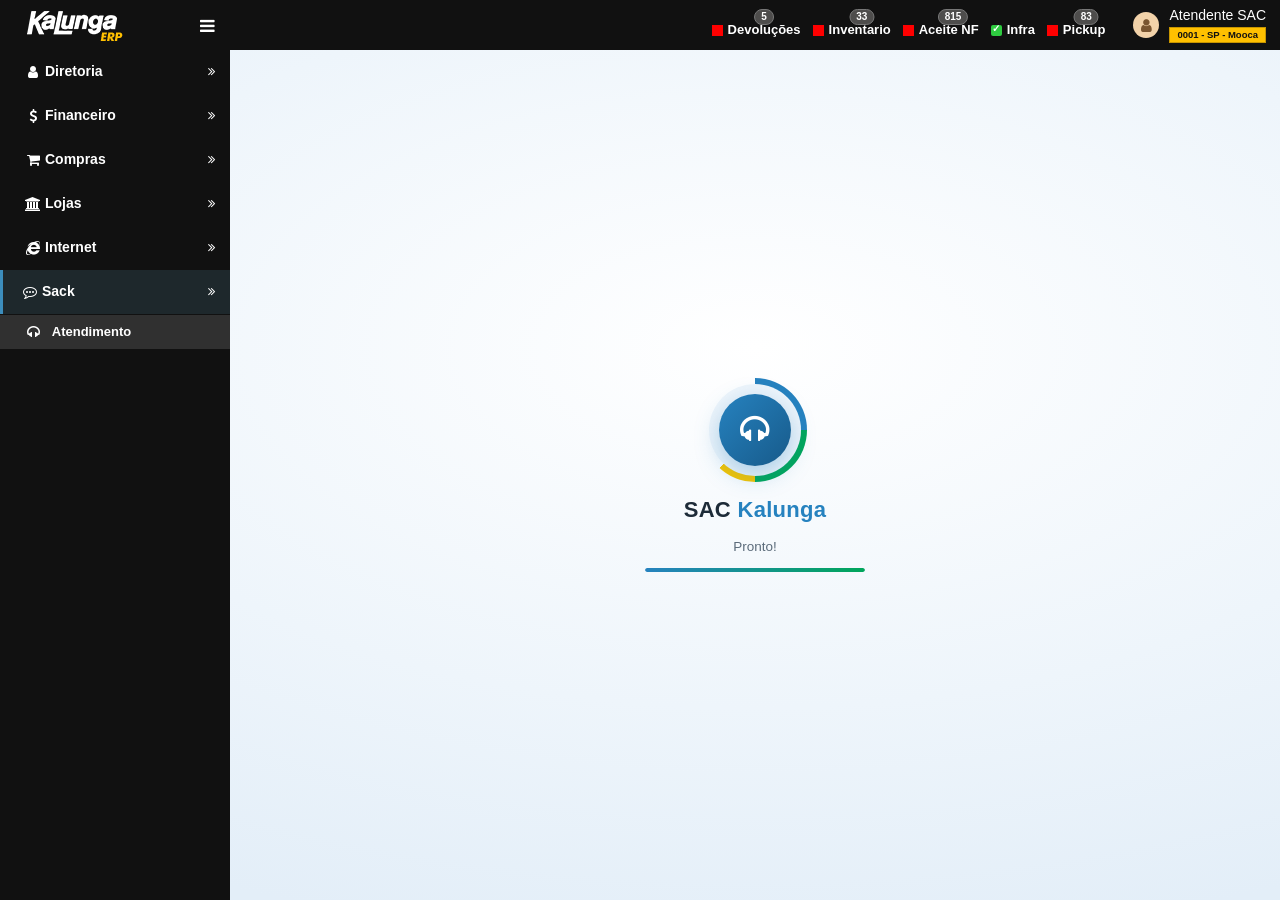
==== index.html @ b088881a "new index" ====
<!doctype html>
<html lang="pt-BR">
<head>
<meta charset="utf-8">
<meta name="viewport" content="width=device-width, initial-scale=1, viewport-fit=cover">
<title>SAC Atendimento</title>
<style>/*!
 *  Font Awesome 4.7.0 by @davegandy - http://fontawesome.io - @fontawesome
 *  License - http://fontawesome.io/license (Font: SIL OFL 1.1, CSS: MIT License)
 */@font-face{font-family:'FontAwesome';src:url([data-uri]) format('woff2');font-weight:normal;font-style:normal}.fa{display:inline-block;font:normal normal normal 14px/1 FontAwesome;font-size:inherit;text-rendering:auto;-webkit-font-smoothing:antialiased;-moz-osx-font-smoothing:grayscale}.fa-lg{font-size:1.33333333em;line-height:.75em;vertical-align:-15%}.fa-2x{font-size:2em}.fa-3x{font-size:3em}.fa-4x{font-size:4em}.fa-5x{font-size:5em}.fa-fw{width:1.28571429em;text-align:center}.fa-ul{padding-left:0;margin-left:2.14285714em;list-style-type:none}.fa-ul>li{position:relative}.fa-li{position:absolute;left:-2.14285714em;width:2.14285714em;top:.14285714em;text-align:center}.fa-li.fa-lg{left:-1.85714286em}.fa-border{padding:.2em .25em .15em;border:solid .08em #eee;border-radius:.1em}.fa-pull-left{float:left}.fa-pull-right{float:right}.fa.fa-pull-left{margin-right:.3em}.fa.fa-pull-right{margin-left:.3em}.pull-right{float:right}.pull-left{float:left}.fa.pull-left{margin-right:.3em}.fa.pull-right{margin-left:.3em}.fa-spin{-webkit-animation:fa-spin 2s infinite linear;animation:fa-spin 2s infinite linear}.fa-pulse{-webkit-animation:fa-spin 1s infinite steps(8);animation:fa-spin 1s infinite steps(8)}@-webkit-keyframes fa-spin{0%{-webkit-transform:rotate(0deg);transform:rotate(0deg)}100%{-webkit-transform:rotate(359deg);transform:rotate(359deg)}}@keyframes fa-spin{0%{-webkit-transform:rotate(0deg);transform:rotate(0deg)}100%{-webkit-transform:rotate(359deg);transform:rotate(359deg)}}.fa-rotate-90{-ms-filter:"progid:DXImageTransform.Microsoft.BasicImage(rotation=1)";-webkit-transform:rotate(90deg);-ms-transform:rotate(90deg);transform:rotate(90deg)}.fa-rotate-180{-ms-filter:"progid:DXImageTransform.Microsoft.BasicImage(rotation=2)";-webkit-transform:rotate(180deg);-ms-transform:rotate(180deg);transform:rotate(180deg)}.fa-rotate-270{-ms-filter:"progid:DXImageTransform.Microsoft.BasicImage(rotation=3)";-webkit-transform:rotate(270deg);-ms-transform:rotate(270deg);transform:rotate(270deg)}.fa-flip-horizontal{-ms-filter:"progid:DXImageTransform.Microsoft.BasicImage(rotation=0, mirror=1)";-webkit-transform:scale(-1, 1);-ms-transform:scale(-1, 1);transform:scale(-1, 1)}.fa-flip-vertical{-ms-filter:"progid:DXImageTransform.Microsoft.BasicImage(rotation=2, mirror=1)";-webkit-transform:scale(1, -1);-ms-transform:scale(1, -1);transform:scale(1, -1)}:root .fa-rotate-90,:root .fa-rotate-180,:root .fa-rotate-270,:root .fa-flip-horizontal,:root .fa-flip-vertical{filter:none}.fa-stack{position:relative;display:inline-block;width:2em;height:2em;line-height:2em;vertical-align:middle}.fa-stack-1x,.fa-stack-2x{position:absolute;left:0;width:100%;text-align:center}.fa-stack-1x{line-height:inherit}.fa-stack-2x{font-size:2em}.fa-inverse{color:#fff}.fa-glass:before{content:"\f000"}.fa-music:before{content:"\f001"}.fa-search:before{content:"\f002"}.fa-envelope-o:before{content:"\f003"}.fa-heart:before{content:"\f004"}.fa-star:before{content:"\f005"}.fa-star-o:before{content:"\f006"}.fa-user:before{content:"\f007"}.fa-film:before{content:"\f008"}.fa-th-large:before{content:"\f009"}.fa-th:before{content:"\f00a"}.fa-th-list:before{content:"\f00b"}.fa-check:before{content:"\f00c"}.fa-remove:before,.fa-close:before,.fa-times:before{content:"\f00d"}.fa-search-plus:before{content:"\f00e"}.fa-search-minus:before{content:"\f010"}.fa-power-off:before{content:"\f011"}.fa-signal:before{content:"\f012"}.fa-gear:before,.fa-cog:before{content:"\f013"}.fa-trash-o:before{content:"\f014"}.fa-home:before{content:"\f015"}.fa-file-o:before{content:"\f016"}.fa-clock-o:before{content:"\f017"}.fa-road:before{content:"\f018"}.fa-download:before{content:"\f019"}.fa-arrow-circle-o-down:before{content:"\f01a"}.fa-arrow-circle-o-up:before{content:"\f01b"}.fa-inbox:before{content:"\f01c"}.fa-play-circle-o:before{content:"\f01d"}.fa-rotate-right:before,.fa-repeat:before{content:"\f01e"}.fa-refresh:before{content:"\f021"}.fa-list-alt:before{content:"\f022"}.fa-lock:before{content:"\f023"}.fa-flag:before{content:"\f024"}.fa-headphones:before{content:"\f025"}.fa-volume-off:before{content:"\f026"}.fa-volume-down:before{content:"\f027"}.fa-volume-up:before{content:"\f028"}.fa-qrcode:before{content:"\f029"}.fa-barcode:before{content:"\f02a"}.fa-tag:before{content:"\f02b"}.fa-tags:before{content:"\f02c"}.fa-book:before{content:"\f02d"}.fa-bookmark:before{content:"\f02e"}.fa-print:before{content:"\f02f"}.fa-camera:before{content:"\f030"}.fa-font:before{content:"\f031"}.fa-bold:before{content:"\f032"}.fa-italic:before{content:"\f033"}.fa-text-height:before{content:"\f034"}.fa-text-width:before{content:"\f035"}.fa-align-left:before{content:"\f036"}.fa-align-center:before{content:"\f037"}.fa-align-right:before{content:"\f038"}.fa-align-justify:before{content:"\f039"}.fa-list:before{content:"\f03a"}.fa-dedent:before,.fa-outdent:before{content:"\f03b"}.fa-indent:before{content:"\f03c"}.fa-video-camera:before{content:"\f03d"}.fa-photo:before,.fa-image:before,.fa-picture-o:before{content:"\f03e"}.fa-pencil:before{content:"\f040"}.fa-map-marker:before{content:"\f041"}.fa-adjust:before{content:"\f042"}.fa-tint:before{content:"\f043"}.fa-edit:before,.fa-pencil-square-o:before{content:"\f044"}.fa-share-square-o:before{content:"\f045"}.fa-check-square-o:before{content:"\f046"}.fa-arrows:before{content:"\f047"}.fa-step-backward:before{content:"\f048"}.fa-fast-backward:before{content:"\f049"}.fa-backward:before{content:"\f04a"}.fa-play:before{content:"\f04b"}.fa-pause:before{content:"\f04c"}.fa-stop:before{content:"\f04d"}.fa-forward:before{content:"\f04e"}.fa-fast-forward:before{content:"\f050"}.fa-step-forward:before{content:"\f051"}.fa-eject:before{content:"\f052"}.fa-chevron-left:before{content:"\f053"}.fa-chevron-right:before{content:"\f054"}.fa-plus-circle:before{content:"\f055"}.fa-minus-circle:before{content:"\f056"}.fa-times-circle:before{content:"\f057"}.fa-check-circle:before{content:"\f058"}.fa-question-circle:before{content:"\f059"}.fa-info-circle:before{content:"\f05a"}.fa-crosshairs:before{content:"\f05b"}.fa-times-circle-o:before{content:"\f05c"}.fa-check-circle-o:before{content:"\f05d"}.fa-ban:before{content:"\f05e"}.fa-arrow-left:before{content:"\f060"}.fa-arrow-right:before{content:"\f061"}.fa-arrow-up:before{content:"\f062"}.fa-arrow-down:before{content:"\f063"}.fa-mail-forward:before,.fa-share:before{content:"\f064"}.fa-expand:before{content:"\f065"}.fa-compress:before{content:"\f066"}.fa-plus:before{content:"\f067"}.fa-minus:before{content:"\f068"}.fa-asterisk:before{content:"\f069"}.fa-exclamation-circle:before{content:"\f06a"}.fa-gift:before{content:"\f06b"}.fa-leaf:before{content:"\f06c"}.fa-fire:before{content:"\f06d"}.fa-eye:before{content:"\f06e"}.fa-eye-slash:before{content:"\f070"}.fa-warning:before,.fa-exclamation-triangle:before{content:"\f071"}.fa-plane:before{content:"\f072"}.fa-calendar:before{content:"\f073"}.fa-random:before{content:"\f074"}.fa-comment:before{content:"\f075"}.fa-magnet:before{content:"\f076"}.fa-chevron-up:before{content:"\f077"}.fa-chevron-down:before{content:"\f078"}.fa-retweet:before{content:"\f079"}.fa-shopping-cart:before{content:"\f07a"}.fa-folder:before{content:"\f07b"}.fa-folder-open:before{content:"\f07c"}.fa-arrows-v:before{content:"\f07d"}.fa-arrows-h:before{content:"\f07e"}.fa-bar-chart-o:before,.fa-bar-chart:before{content:"\f080"}.fa-twitter-square:before{content:"\f081"}.fa-facebook-square:before{content:"\f082"}.fa-camera-retro:before{content:"\f083"}.fa-key:before{content:"\f084"}.fa-gears:before,.fa-cogs:before{content:"\f085"}.fa-comments:before{content:"\f086"}.fa-thumbs-o-up:before{content:"\f087"}.fa-thumbs-o-down:before{content:"\f088"}.fa-star-half:before{content:"\f089"}.fa-heart-o:before{content:"\f08a"}.fa-sign-out:before{content:"\f08b"}.fa-linkedin-square:before{content:"\f08c"}.fa-thumb-tack:before{content:"\f08d"}.fa-external-link:before{content:"\f08e"}.fa-sign-in:before{content:"\f090"}.fa-trophy:before{content:"\f091"}.fa-github-square:before{content:"\f092"}.fa-upload:before{content:"\f093"}.fa-lemon-o:before{content:"\f094"}.fa-phone:before{content:"\f095"}.fa-square-o:before{content:"\f096"}.fa-bookmark-o:before{content:"\f097"}.fa-phone-square:before{content:"\f098"}.fa-twitter:before{content:"\f099"}.fa-facebook-f:before,.fa-facebook:before{content:"\f09a"}.fa-github:before{content:"\f09b"}.fa-unlock:before{content:"\f09c"}.fa-credit-card:before{content:"\f09d"}.fa-feed:before,.fa-rss:before{content:"\f09e"}.fa-hdd-o:before{content:"\f0a0"}.fa-bullhorn:before{content:"\f0a1"}.fa-bell:before{content:"\f0f3"}.fa-certificate:before{content:"\f0a3"}.fa-hand-o-right:before{content:"\f0a4"}.fa-hand-o-left:before{content:"\f0a5"}.fa-hand-o-up:before{content:"\f0a6"}.fa-hand-o-down:before{content:"\f0a7"}.fa-arrow-circle-left:before{content:"\f0a8"}.fa-arrow-circle-right:before{content:"\f0a9"}.fa-arrow-circle-up:before{content:"\f0aa"}.fa-arrow-circle-down:before{content:"\f0ab"}.fa-globe:before{content:"\f0ac"}.fa-wrench:before{content:"\f0ad"}.fa-tasks:before{content:"\f0ae"}.fa-filter:before{content:"\f0b0"}.fa-briefcase:before{content:"\f0b1"}.fa-arrows-alt:before{content:"\f0b2"}.fa-group:before,.fa-users:before{content:"\f0c0"}.fa-chain:before,.fa-link:before{content:"\f0c1"}.fa-cloud:before{content:"\f0c2"}.fa-flask:before{content:"\f0c3"}.fa-cut:before,.fa-scissors:before{content:"\f0c4"}.fa-copy:before,.fa-files-o:before{content:"\f0c5"}.fa-paperclip:before{content:"\f0c6"}.fa-save:before,.fa-floppy-o:before{content:"\f0c7"}.fa-square:before{content:"\f0c8"}.fa-navicon:before,.fa-reorder:before,.fa-bars:before{content:"\f0c9"}.fa-list-ul:before{content:"\f0ca"}.fa-list-ol:before{content:"\f0cb"}.fa-strikethrough:before{content:"\f0cc"}.fa-underline:before{content:"\f0cd"}.fa-table:before{content:"\f0ce"}.fa-magic:before{content:"\f0d0"}.fa-truck:before{content:"\f0d1"}.fa-pinterest:before{content:"\f0d2"}.fa-pinterest-square:before{content:"\f0d3"}.fa-google-plus-square:before{content:"\f0d4"}.fa-google-plus:before{content:"\f0d5"}.fa-money:before{content:"\f0d6"}.fa-caret-down:before{content:"\f0d7"}.fa-caret-up:before{content:"\f0d8"}.fa-caret-left:before{content:"\f0d9"}.fa-caret-right:before{content:"\f0da"}.fa-columns:before{content:"\f0db"}.fa-unsorted:before,.fa-sort:before{content:"\f0dc"}.fa-sort-down:before,.fa-sort-desc:before{content:"\f0dd"}.fa-sort-up:before,.fa-sort-asc:before{content:"\f0de"}.fa-envelope:before{content:"\f0e0"}.fa-linkedin:before{content:"\f0e1"}.fa-rotate-left:before,.fa-undo:before{content:"\f0e2"}.fa-legal:before,.fa-gavel:before{content:"\f0e3"}.fa-dashboard:before,.fa-tachometer:before{content:"\f0e4"}.fa-comment-o:before{content:"\f0e5"}.fa-comments-o:before{content:"\f0e6"}.fa-flash:before,.fa-bolt:before{content:"\f0e7"}.fa-sitemap:before{content:"\f0e8"}.fa-umbrella:before{content:"\f0e9"}.fa-paste:before,.fa-clipboard:before{content:"\f0ea"}.fa-lightbulb-o:before{content:"\f0eb"}.fa-exchange:before{content:"\f0ec"}.fa-cloud-download:before{content:"\f0ed"}.fa-cloud-upload:before{content:"\f0ee"}.fa-user-md:before{content:"\f0f0"}.fa-stethoscope:before{content:"\f0f1"}.fa-suitcase:before{content:"\f0f2"}.fa-bell-o:before{content:"\f0a2"}.fa-coffee:before{content:"\f0f4"}.fa-cutlery:before{content:"\f0f5"}.fa-file-text-o:before{content:"\f0f6"}.fa-building-o:before{content:"\f0f7"}.fa-hospital-o:before{content:"\f0f8"}.fa-ambulance:before{content:"\f0f9"}.fa-medkit:before{content:"\f0fa"}.fa-fighter-jet:before{content:"\f0fb"}.fa-beer:before{content:"\f0fc"}.fa-h-square:before{content:"\f0fd"}.fa-plus-square:before{content:"\f0fe"}.fa-angle-double-left:before{content:"\f100"}.fa-angle-double-right:before{content:"\f101"}.fa-angle-double-up:before{content:"\f102"}.fa-angle-double-down:before{content:"\f103"}.fa-angle-left:before{content:"\f104"}.fa-angle-right:before{content:"\f105"}.fa-angle-up:before{content:"\f106"}.fa-angle-down:before{content:"\f107"}.fa-desktop:before{content:"\f108"}.fa-laptop:before{content:"\f109"}.fa-tablet:before{content:"\f10a"}.fa-mobile-phone:before,.fa-mobile:before{content:"\f10b"}.fa-circle-o:before{content:"\f10c"}.fa-quote-left:before{content:"\f10d"}.fa-quote-right:before{content:"\f10e"}.fa-spinner:before{content:"\f110"}.fa-circle:before{content:"\f111"}.fa-mail-reply:before,.fa-reply:before{content:"\f112"}.fa-github-alt:before{content:"\f113"}.fa-folder-o:before{content:"\f114"}.fa-folder-open-o:before{content:"\f115"}.fa-smile-o:before{content:"\f118"}.fa-frown-o:before{content:"\f119"}.fa-meh-o:before{content:"\f11a"}.fa-gamepad:before{content:"\f11b"}.fa-keyboard-o:before{content:"\f11c"}.fa-flag-o:before{content:"\f11d"}.fa-flag-checkered:before{content:"\f11e"}.fa-terminal:before{content:"\f120"}.fa-code:before{content:"\f121"}.fa-mail-reply-all:before,.fa-reply-all:before{content:"\f122"}.fa-star-half-empty:before,.fa-star-half-full:before,.fa-star-half-o:before{content:"\f123"}.fa-location-arrow:before{content:"\f124"}.fa-crop:before{content:"\f125"}.fa-code-fork:before{content:"\f126"}.fa-unlink:before,.fa-chain-broken:before{content:"\f127"}.fa-question:before{content:"\f128"}.fa-info:before{content:"\f129"}.fa-exclamation:before{content:"\f12a"}.fa-superscript:before{content:"\f12b"}.fa-subscript:before{content:"\f12c"}.fa-eraser:before{content:"\f12d"}.fa-puzzle-piece:before{content:"\f12e"}.fa-microphone:before{content:"\f130"}.fa-microphone-slash:before{content:"\f131"}.fa-shield:before{content:"\f132"}.fa-calendar-o:before{content:"\f133"}.fa-fire-extinguisher:before{content:"\f134"}.fa-rocket:before{content:"\f135"}.fa-maxcdn:before{content:"\f136"}.fa-chevron-circle-left:before{content:"\f137"}.fa-chevron-circle-right:before{content:"\f138"}.fa-chevron-circle-up:before{content:"\f139"}.fa-chevron-circle-down:before{content:"\f13a"}.fa-html5:before{content:"\f13b"}.fa-css3:before{content:"\f13c"}.fa-anchor:before{content:"\f13d"}.fa-unlock-alt:before{content:"\f13e"}.fa-bullseye:before{content:"\f140"}.fa-ellipsis-h:before{content:"\f141"}.fa-ellipsis-v:before{content:"\f142"}.fa-rss-square:before{content:"\f143"}.fa-play-circle:before{content:"\f144"}.fa-ticket:before{content:"\f145"}.fa-minus-square:before{content:"\f146"}.fa-minus-square-o:before{content:"\f147"}.fa-level-up:before{content:"\f148"}.fa-level-down:before{content:"\f149"}.fa-check-square:before{content:"\f14a"}.fa-pencil-square:before{content:"\f14b"}.fa-external-link-square:before{content:"\f14c"}.fa-share-square:before{content:"\f14d"}.fa-compass:before{content:"\f14e"}.fa-toggle-down:before,.fa-caret-square-o-down:before{content:"\f150"}.fa-toggle-up:before,.fa-caret-square-o-up:before{content:"\f151"}.fa-toggle-right:before,.fa-caret-square-o-right:before{content:"\f152"}.fa-euro:before,.fa-eur:before{content:"\f153"}.fa-gbp:before{content:"\f154"}.fa-dollar:before,.fa-usd:before{content:"\f155"}.fa-rupee:before,.fa-inr:before{content:"\f156"}.fa-cny:before,.fa-rmb:before,.fa-yen:before,.fa-jpy:before{content:"\f157"}.fa-ruble:before,.fa-rouble:before,.fa-rub:before{content:"\f158"}.fa-won:before,.fa-krw:before{content:"\f159"}.fa-bitcoin:before,.fa-btc:before{content:"\f15a"}.fa-file:before{content:"\f15b"}.fa-file-text:before{content:"\f15c"}.fa-sort-alpha-asc:before{content:"\f15d"}.fa-sort-alpha-desc:before{content:"\f15e"}.fa-sort-amount-asc:before{content:"\f160"}.fa-sort-amount-desc:before{content:"\f161"}.fa-sort-numeric-asc:before{content:"\f162"}.fa-sort-numeric-desc:before{content:"\f163"}.fa-thumbs-up:before{content:"\f164"}.fa-thumbs-down:before{content:"\f165"}.fa-youtube-square:before{content:"\f166"}.fa-youtube:before{content:"\f167"}.fa-xing:before{content:"\f168"}.fa-xing-square:before{content:"\f169"}.fa-youtube-play:before{content:"\f16a"}.fa-dropbox:before{content:"\f16b"}.fa-stack-overflow:before{content:"\f16c"}.fa-instagram:before{content:"\f16d"}.fa-flickr:before{content:"\f16e"}.fa-adn:before{content:"\f170"}.fa-bitbucket:before{content:"\f171"}.fa-bitbucket-square:before{content:"\f172"}.fa-tumblr:before{content:"\f173"}.fa-tumblr-square:before{content:"\f174"}.fa-long-arrow-down:before{content:"\f175"}.fa-long-arrow-up:before{content:"\f176"}.fa-long-arrow-left:before{content:"\f177"}.fa-long-arrow-right:before{content:"\f178"}.fa-apple:before{content:"\f179"}.fa-windows:before{content:"\f17a"}.fa-android:before{content:"\f17b"}.fa-linux:before{content:"\f17c"}.fa-dribbble:before{content:"\f17d"}.fa-skype:before{content:"\f17e"}.fa-foursquare:before{content:"\f180"}.fa-trello:before{content:"\f181"}.fa-female:before{content:"\f182"}.fa-male:before{content:"\f183"}.fa-gittip:before,.fa-gratipay:before{content:"\f184"}.fa-sun-o:before{content:"\f185"}.fa-moon-o:before{content:"\f186"}.fa-archive:before{content:"\f187"}.fa-bug:before{content:"\f188"}.fa-vk:before{content:"\f189"}.fa-weibo:before{content:"\f18a"}.fa-renren:before{content:"\f18b"}.fa-pagelines:before{content:"\f18c"}.fa-stack-exchange:before{content:"\f18d"}.fa-arrow-circle-o-right:before{content:"\f18e"}.fa-arrow-circle-o-left:before{content:"\f190"}.fa-toggle-left:before,.fa-caret-square-o-left:before{content:"\f191"}.fa-dot-circle-o:before{content:"\f192"}.fa-wheelchair:before{content:"\f193"}.fa-vimeo-square:before{content:"\f194"}.fa-turkish-lira:before,.fa-try:before{content:"\f195"}.fa-plus-square-o:before{content:"\f196"}.fa-space-shuttle:before{content:"\f197"}.fa-slack:before{content:"\f198"}.fa-envelope-square:before{content:"\f199"}.fa-wordpress:before{content:"\f19a"}.fa-openid:before{content:"\f19b"}.fa-institution:before,.fa-bank:before,.fa-university:before{content:"\f19c"}.fa-mortar-board:before,.fa-graduation-cap:before{content:"\f19d"}.fa-yahoo:before{content:"\f19e"}.fa-google:before{content:"\f1a0"}.fa-reddit:before{content:"\f1a1"}.fa-reddit-square:before{content:"\f1a2"}.fa-stumbleupon-circle:before{content:"\f1a3"}.fa-stumbleupon:before{content:"\f1a4"}.fa-delicious:before{content:"\f1a5"}.fa-digg:before{content:"\f1a6"}.fa-pied-piper-pp:before{content:"\f1a7"}.fa-pied-piper-alt:before{content:"\f1a8"}.fa-drupal:before{content:"\f1a9"}.fa-joomla:before{content:"\f1aa"}.fa-language:before{content:"\f1ab"}.fa-fax:before{content:"\f1ac"}.fa-building:before{content:"\f1ad"}.fa-child:before{content:"\f1ae"}.fa-paw:before{content:"\f1b0"}.fa-spoon:before{content:"\f1b1"}.fa-cube:before{content:"\f1b2"}.fa-cubes:before{content:"\f1b3"}.fa-behance:before{content:"\f1b4"}.fa-behance-square:before{content:"\f1b5"}.fa-steam:before{content:"\f1b6"}.fa-steam-square:before{content:"\f1b7"}.fa-recycle:before{content:"\f1b8"}.fa-automobile:before,.fa-car:before{content:"\f1b9"}.fa-cab:before,.fa-taxi:before{content:"\f1ba"}.fa-tree:before{content:"\f1bb"}.fa-spotify:before{content:"\f1bc"}.fa-deviantart:before{content:"\f1bd"}.fa-soundcloud:before{content:"\f1be"}.fa-database:before{content:"\f1c0"}.fa-file-pdf-o:before{content:"\f1c1"}.fa-file-word-o:before{content:"\f1c2"}.fa-file-excel-o:before{content:"\f1c3"}.fa-file-powerpoint-o:before{content:"\f1c4"}.fa-file-photo-o:before,.fa-file-picture-o:before,.fa-file-image-o:before{content:"\f1c5"}.fa-file-zip-o:before,.fa-file-archive-o:before{content:"\f1c6"}.fa-file-sound-o:before,.fa-file-audio-o:before{content:"\f1c7"}.fa-file-movie-o:before,.fa-file-video-o:before{content:"\f1c8"}.fa-file-code-o:before{content:"\f1c9"}.fa-vine:before{content:"\f1ca"}.fa-codepen:before{content:"\f1cb"}.fa-jsfiddle:before{content:"\f1cc"}.fa-life-bouy:before,.fa-life-buoy:before,.fa-life-saver:before,.fa-support:before,.fa-life-ring:before{content:"\f1cd"}.fa-circle-o-notch:before{content:"\f1ce"}.fa-ra:before,.fa-resistance:before,.fa-rebel:before{content:"\f1d0"}.fa-ge:before,.fa-empire:before{content:"\f1d1"}.fa-git-square:before{content:"\f1d2"}.fa-git:before{content:"\f1d3"}.fa-y-combinator-square:before,.fa-yc-square:before,.fa-hacker-news:before{content:"\f1d4"}.fa-tencent-weibo:before{content:"\f1d5"}.fa-qq:before{content:"\f1d6"}.fa-wechat:before,.fa-weixin:before{content:"\f1d7"}.fa-send:before,.fa-paper-plane:before{content:"\f1d8"}.fa-send-o:before,.fa-paper-plane-o:before{content:"\f1d9"}.fa-history:before{content:"\f1da"}.fa-circle-thin:before{content:"\f1db"}.fa-header:before{content:"\f1dc"}.fa-paragraph:before{content:"\f1dd"}.fa-sliders:before{content:"\f1de"}.fa-share-alt:before{content:"\f1e0"}.fa-share-alt-square:before{content:"\f1e1"}.fa-bomb:before{content:"\f1e2"}.fa-soccer-ball-o:before,.fa-futbol-o:before{content:"\f1e3"}.fa-tty:before{content:"\f1e4"}.fa-binoculars:before{content:"\f1e5"}.fa-plug:before{content:"\f1e6"}.fa-slideshare:before{content:"\f1e7"}.fa-twitch:before{content:"\f1e8"}.fa-yelp:before{content:"\f1e9"}.fa-newspaper-o:before{content:"\f1ea"}.fa-wifi:before{content:"\f1eb"}.fa-calculator:before{content:"\f1ec"}.fa-paypal:before{content:"\f1ed"}.fa-google-wallet:before{content:"\f1ee"}.fa-cc-visa:before{content:"\f1f0"}.fa-cc-mastercard:before{content:"\f1f1"}.fa-cc-discover:before{content:"\f1f2"}.fa-cc-amex:before{content:"\f1f3"}.fa-cc-paypal:before{content:"\f1f4"}.fa-cc-stripe:before{content:"\f1f5"}.fa-bell-slash:before{content:"\f1f6"}.fa-bell-slash-o:before{content:"\f1f7"}.fa-trash:before{content:"\f1f8"}.fa-copyright:before{content:"\f1f9"}.fa-at:before{content:"\f1fa"}.fa-eyedropper:before{content:"\f1fb"}.fa-paint-brush:before{content:"\f1fc"}.fa-birthday-cake:before{content:"\f1fd"}.fa-area-chart:before{content:"\f1fe"}.fa-pie-chart:before{content:"\f200"}.fa-line-chart:before{content:"\f201"}.fa-lastfm:before{content:"\f202"}.fa-lastfm-square:before{content:"\f203"}.fa-toggle-off:before{content:"\f204"}.fa-toggle-on:before{content:"\f205"}.fa-bicycle:before{content:"\f206"}.fa-bus:before{content:"\f207"}.fa-ioxhost:before{content:"\f208"}.fa-angellist:before{content:"\f209"}.fa-cc:before{content:"\f20a"}.fa-shekel:before,.fa-sheqel:before,.fa-ils:before{content:"\f20b"}.fa-meanpath:before{content:"\f20c"}.fa-buysellads:before{content:"\f20d"}.fa-connectdevelop:before{content:"\f20e"}.fa-dashcube:before{content:"\f210"}.fa-forumbee:before{content:"\f211"}.fa-leanpub:before{content:"\f212"}.fa-sellsy:before{content:"\f213"}.fa-shirtsinbulk:before{content:"\f214"}.fa-simplybuilt:before{content:"\f215"}.fa-skyatlas:before{content:"\f216"}.fa-cart-plus:before{content:"\f217"}.fa-cart-arrow-down:before{content:"\f218"}.fa-diamond:before{content:"\f219"}.fa-ship:before{content:"\f21a"}.fa-user-secret:before{content:"\f21b"}.fa-motorcycle:before{content:"\f21c"}.fa-street-view:before{content:"\f21d"}.fa-heartbeat:before{content:"\f21e"}.fa-venus:before{content:"\f221"}.fa-mars:before{content:"\f222"}.fa-mercury:before{content:"\f223"}.fa-intersex:before,.fa-transgender:before{content:"\f224"}.fa-transgender-alt:before{content:"\f225"}.fa-venus-double:before{content:"\f226"}.fa-mars-double:before{content:"\f227"}.fa-venus-mars:before{content:"\f228"}.fa-mars-stroke:before{content:"\f229"}.fa-mars-stroke-v:before{content:"\f22a"}.fa-mars-stroke-h:before{content:"\f22b"}.fa-neuter:before{content:"\f22c"}.fa-genderless:before{content:"\f22d"}.fa-facebook-official:before{content:"\f230"}.fa-pinterest-p:before{content:"\f231"}.fa-whatsapp:before{content:"\f232"}.fa-server:before{content:"\f233"}.fa-user-plus:before{content:"\f234"}.fa-user-times:before{content:"\f235"}.fa-hotel:before,.fa-bed:before{content:"\f236"}.fa-viacoin:before{content:"\f237"}.fa-train:before{content:"\f238"}.fa-subway:before{content:"\f239"}.fa-medium:before{content:"\f23a"}.fa-yc:before,.fa-y-combinator:before{content:"\f23b"}.fa-optin-monster:before{content:"\f23c"}.fa-opencart:before{content:"\f23d"}.fa-expeditedssl:before{content:"\f23e"}.fa-battery-4:before,.fa-battery:before,.fa-battery-full:before{content:"\f240"}.fa-battery-3:before,.fa-battery-three-quarters:before{content:"\f241"}.fa-battery-2:before,.fa-battery-half:before{content:"\f242"}.fa-battery-1:before,.fa-battery-quarter:before{content:"\f243"}.fa-battery-0:before,.fa-battery-empty:before{content:"\f244"}.fa-mouse-pointer:before{content:"\f245"}.fa-i-cursor:before{content:"\f246"}.fa-object-group:before{content:"\f247"}.fa-object-ungroup:before{content:"\f248"}.fa-sticky-note:before{content:"\f249"}.fa-sticky-note-o:before{content:"\f24a"}.fa-cc-jcb:before{content:"\f24b"}.fa-cc-diners-club:before{content:"\f24c"}.fa-clone:before{content:"\f24d"}.fa-balance-scale:before{content:"\f24e"}.fa-hourglass-o:before{content:"\f250"}.fa-hourglass-1:before,.fa-hourglass-start:before{content:"\f251"}.fa-hourglass-2:before,.fa-hourglass-half:before{content:"\f252"}.fa-hourglass-3:before,.fa-hourglass-end:before{content:"\f253"}.fa-hourglass:before{content:"\f254"}.fa-hand-grab-o:before,.fa-hand-rock-o:before{content:"\f255"}.fa-hand-stop-o:before,.fa-hand-paper-o:before{content:"\f256"}.fa-hand-scissors-o:before{content:"\f257"}.fa-hand-lizard-o:before{content:"\f258"}.fa-hand-spock-o:before{content:"\f259"}.fa-hand-pointer-o:before{content:"\f25a"}.fa-hand-peace-o:before{content:"\f25b"}.fa-trademark:before{content:"\f25c"}.fa-registered:before{content:"\f25d"}.fa-creative-commons:before{content:"\f25e"}.fa-gg:before{content:"\f260"}.fa-gg-circle:before{content:"\f261"}.fa-tripadvisor:before{content:"\f262"}.fa-odnoklassniki:before{content:"\f263"}.fa-odnoklassniki-square:before{content:"\f264"}.fa-get-pocket:before{content:"\f265"}.fa-wikipedia-w:before{content:"\f266"}.fa-safari:before{content:"\f267"}.fa-chrome:before{content:"\f268"}.fa-firefox:before{content:"\f269"}.fa-opera:before{content:"\f26a"}.fa-internet-explorer:before{content:"\f26b"}.fa-tv:before,.fa-television:before{content:"\f26c"}.fa-contao:before{content:"\f26d"}.fa-500px:before{content:"\f26e"}.fa-amazon:before{content:"\f270"}.fa-calendar-plus-o:before{content:"\f271"}.fa-calendar-minus-o:before{content:"\f272"}.fa-calendar-times-o:before{content:"\f273"}.fa-calendar-check-o:before{content:"\f274"}.fa-industry:before{content:"\f275"}.fa-map-pin:before{content:"\f276"}.fa-map-signs:before{content:"\f277"}.fa-map-o:before{content:"\f278"}.fa-map:before{content:"\f279"}.fa-commenting:before{content:"\f27a"}.fa-commenting-o:before{content:"\f27b"}.fa-houzz:before{content:"\f27c"}.fa-vimeo:before{content:"\f27d"}.fa-black-tie:before{content:"\f27e"}.fa-fonticons:before{content:"\f280"}.fa-reddit-alien:before{content:"\f281"}.fa-edge:before{content:"\f282"}.fa-credit-card-alt:before{content:"\f283"}.fa-codiepie:before{content:"\f284"}.fa-modx:before{content:"\f285"}.fa-fort-awesome:before{content:"\f286"}.fa-usb:before{content:"\f287"}.fa-product-hunt:before{content:"\f288"}.fa-mixcloud:before{content:"\f289"}.fa-scribd:before{content:"\f28a"}.fa-pause-circle:before{content:"\f28b"}.fa-pause-circle-o:before{content:"\f28c"}.fa-stop-circle:before{content:"\f28d"}.fa-stop-circle-o:before{content:"\f28e"}.fa-shopping-bag:before{content:"\f290"}.fa-shopping-basket:before{content:"\f291"}.fa-hashtag:before{content:"\f292"}.fa-bluetooth:before{content:"\f293"}.fa-bluetooth-b:before{content:"\f294"}.fa-percent:before{content:"\f295"}.fa-gitlab:before{content:"\f296"}.fa-wpbeginner:before{content:"\f297"}.fa-wpforms:before{content:"\f298"}.fa-envira:before{content:"\f299"}.fa-universal-access:before{content:"\f29a"}.fa-wheelchair-alt:before{content:"\f29b"}.fa-question-circle-o:before{content:"\f29c"}.fa-blind:before{content:"\f29d"}.fa-audio-description:before{content:"\f29e"}.fa-volume-control-phone:before{content:"\f2a0"}.fa-braille:before{content:"\f2a1"}.fa-assistive-listening-systems:before{content:"\f2a2"}.fa-asl-interpreting:before,.fa-american-sign-language-interpreting:before{content:"\f2a3"}.fa-deafness:before,.fa-hard-of-hearing:before,.fa-deaf:before{content:"\f2a4"}.fa-glide:before{content:"\f2a5"}.fa-glide-g:before{content:"\f2a6"}.fa-signing:before,.fa-sign-language:before{content:"\f2a7"}.fa-low-vision:before{content:"\f2a8"}.fa-viadeo:before{content:"\f2a9"}.fa-viadeo-square:before{content:"\f2aa"}.fa-snapchat:before{content:"\f2ab"}.fa-snapchat-ghost:before{content:"\f2ac"}.fa-snapchat-square:before{content:"\f2ad"}.fa-pied-piper:before{content:"\f2ae"}.fa-first-order:before{content:"\f2b0"}.fa-yoast:before{content:"\f2b1"}.fa-themeisle:before{content:"\f2b2"}.fa-google-plus-circle:before,.fa-google-plus-official:before{content:"\f2b3"}.fa-fa:before,.fa-font-awesome:before{content:"\f2b4"}.fa-handshake-o:before{content:"\f2b5"}.fa-envelope-open:before{content:"\f2b6"}.fa-envelope-open-o:before{content:"\f2b7"}.fa-linode:before{content:"\f2b8"}.fa-address-book:before{content:"\f2b9"}.fa-address-book-o:before{content:"\f2ba"}.fa-vcard:before,.fa-address-card:before{content:"\f2bb"}.fa-vcard-o:before,.fa-address-card-o:before{content:"\f2bc"}.fa-user-circle:before{content:"\f2bd"}.fa-user-circle-o:before{content:"\f2be"}.fa-user-o:before{content:"\f2c0"}.fa-id-badge:before{content:"\f2c1"}.fa-drivers-license:before,.fa-id-card:before{content:"\f2c2"}.fa-drivers-license-o:before,.fa-id-card-o:before{content:"\f2c3"}.fa-quora:before{content:"\f2c4"}.fa-free-code-camp:before{content:"\f2c5"}.fa-telegram:before{content:"\f2c6"}.fa-thermometer-4:before,.fa-thermometer:before,.fa-thermometer-full:before{content:"\f2c7"}.fa-thermometer-3:before,.fa-thermometer-three-quarters:before{content:"\f2c8"}.fa-thermometer-2:before,.fa-thermometer-half:before{content:"\f2c9"}.fa-thermometer-1:before,.fa-thermometer-quarter:before{content:"\f2ca"}.fa-thermometer-0:before,.fa-thermometer-empty:before{content:"\f2cb"}.fa-shower:before{content:"\f2cc"}.fa-bathtub:before,.fa-s15:before,.fa-bath:before{content:"\f2cd"}.fa-podcast:before{content:"\f2ce"}.fa-window-maximize:before{content:"\f2d0"}.fa-window-minimize:before{content:"\f2d1"}.fa-window-restore:before{content:"\f2d2"}.fa-times-rectangle:before,.fa-window-close:before{content:"\f2d3"}.fa-times-rectangle-o:before,.fa-window-close-o:before{content:"\f2d4"}.fa-bandcamp:before{content:"\f2d5"}.fa-grav:before{content:"\f2d6"}.fa-etsy:before{content:"\f2d7"}.fa-imdb:before{content:"\f2d8"}.fa-ravelry:before{content:"\f2d9"}.fa-eercast:before{content:"\f2da"}.fa-microchip:before{content:"\f2db"}.fa-snowflake-o:before{content:"\f2dc"}.fa-superpowers:before{content:"\f2dd"}.fa-wpexplorer:before{content:"\f2de"}.fa-meetup:before{content:"\f2e0"}.sr-only{position:absolute;width:1px;height:1px;padding:0;margin:-1px;overflow:hidden;clip:rect(0, 0, 0, 0);border:0}.sr-only-focusable:active,.sr-only-focusable:focus{position:static;width:auto;height:auto;margin:0;overflow:visible;clip:auto}
</style>
<style>
/* Réplica do layout do ERP Kalunga (AdminLTE, skin preta): barra superior e menu #111, conteúdo #fafafa, caixas brancas com cabeçalho azul #2682bf */
:root{
  color-scheme:light;
  --shell:#111111; --menu-active:#1e282c; --menu-edge:#3c8dbc; --menu-sub:#303030; --menu-fg:#ffffff; --menu-muted:#b8c7ce;
  --page:#fafafa; --box:#ffffff; --border:#d6d6d6; --input:#d2d6de;
  --head:#2682bf; --green:#00a65a; --tag:#ffc000; --badge:#4e4d4c;
  --text:#333333; --text-2:#666666; --muted:#999999;
  --orange:#ff851b; --aqua:#00c0ef; --tgreen:#00a65a; --purple:#605ca8; --red:#dd4b39; --blue:#0073b7;
  --s-a:#2682bf; --s-p:#ff851b;
  --h1:#e3eff9; --h2:#b9d6ef; --h3:#7fb3e0; --h4:#3f8ccc; --h5:#2682bf; --h6:#175a8a;
  --font:"Helvetica Neue",Helvetica,Arial,sans-serif;
}
*{box-sizing:border-box}
html,body{margin:0}
body{background:var(--page);color:var(--text);font:14px/1.42857 var(--font)}
a{color:inherit;text-decoration:none}
/* barra superior */
.main-header{position:sticky;top:0;z-index:30;height:50px;background:var(--shell);display:flex;align-items:center;color:#fff}
.logo{width:230px;height:50px;display:flex;align-items:center;justify-content:space-between;padding:0 15px 0 16px;flex:none}
.logo img{height:31px;display:block}
.logo .fa{font-size:17px;color:#fff;margin-left:auto}
.notif{margin-left:auto;display:flex;align-items:center;gap:0;padding-right:8px}
.notif .it{position:relative;display:flex;align-items:center;gap:5px;padding:14px 6px 4px;font-weight:700;font-size:13px;white-space:nowrap}
.notif .sq{width:11px;height:11px;display:inline-block}
.notif .sq.r{background:#ff0000}.notif .sq.g{background:#2ecc40;border-radius:2px;position:relative}
.notif .sq.g::after{content:"\2713";position:absolute;inset:-3px 0 0 1px;font-size:10px;color:#fff;font-weight:700}
.notif .cnt{position:absolute;top:2px;left:50%;transform:translateX(-10%);background:var(--badge);color:#fff;font-size:10px;font-weight:700;line-height:1;padding:2px 6px;border-radius:9px;border:1px solid #777}
.lojas{display:flex;flex-direction:column;align-items:center;font-size:10px;font-weight:700;padding:0 16px}
.lojas .fa{font-size:15px}
.user{display:flex;align-items:center;gap:10px;padding:0 14px}
.avatar{width:26px;height:26px;border-radius:50%;background:#f2d2a9;display:grid;place-items:center;color:#7a5530;font-size:15px}
.uname{font-size:14px;line-height:1.2;text-align:center}
.uname span{display:block;margin-top:3px;background:var(--tag);color:#111;font-size:9.5px;font-weight:700;padding:1px 4px;border:1px solid #c79500}
.gear{padding:0 18px 0 22px;font-size:15px}
/* menu lateral */
.wrap{display:grid;grid-template-columns:230px minmax(0,1fr);min-height:calc(100vh - 50px)}
.sidebar{background:var(--shell);color:var(--menu-fg)}
.sidebar ul{list-style:none;margin:0;padding:0}
.sidebar>ul>li>a{display:flex;align-items:center;padding:12px 15px 12px 22px;font-weight:700;font-size:14px;border-left:3px solid transparent}
.sidebar a .fa:first-child{width:16px;text-align:center;margin-right:4px;font-size:14px}
.sidebar a .fa-angle-double-right{margin-left:auto;font-size:13px}
.sidebar>ul>li.active>a{background:var(--menu-active);border-left-color:var(--menu-edge);padding-left:19px}
.sidebar .tree a{display:flex;align-items:center;padding:8px 15px 8px 25px;font-size:13px;font-weight:700;background:var(--menu-sub);margin:1px 0}
.sidebar .tree .tree a{padding-left:42px;font-weight:400;color:var(--menu-muted);background:#262626}
.sidebar .tree .tree a.on{color:#fff;font-weight:700}
/* conteúdo */
.content{padding:15px max(15px,env(safe-area-inset-right,0px)) 0 15px;min-width:0;display:flex;flex-direction:column;gap:15px}
.content-header{display:flex;flex-wrap:wrap;align-items:center;justify-content:space-between;gap:8px;padding:8px 0 2px}
.content-header h1{margin:0;font-size:24px;font-weight:700;color:#333}
.bc{display:flex;flex-wrap:wrap;gap:6px;align-items:center;font-size:13px;color:#444;padding-right:12px}
.bc .fa{color:#444;margin-right:4px}
.bc .sep{color:#999;margin:0 4px}
.bc .cur{color:#777}
.box{background:var(--box);border:1px solid var(--border);min-width:0}
.box-pad{padding:20px 24px}
.form-row{display:flex;flex-wrap:wrap;gap:16px 24px;align-items:flex-end}
.fg label{display:block;font-weight:700;font-size:13px;margin-bottom:8px}
.ig{display:flex}
.ig input,.ig select,select.fc{height:34px;border:1px solid var(--input);padding:6px 12px;font:14px var(--font);color:#555;background:#fff;border-radius:0}
.ig input{width:220px}
.ig .addon{width:40px;height:34px;border:1px solid var(--input);border-left:0;background:#fbfbfb;display:grid;place-items:center;color:#444}
select.fc{width:200px}
.btns{display:flex;gap:4px}
.btn{height:34px;border:1px solid #008d4c;background:var(--green);color:#fff;font:14px var(--font);padding:6px 14px;border-radius:3px;cursor:pointer;display:inline-flex;align-items:center;gap:6px}
.btn:hover{background:#008d4c}
.btn:focus-visible,select:focus-visible,input:focus-visible{outline:2px solid var(--menu-edge);outline-offset:1px}
.periodo-info{font-size:12.5px;color:var(--text-2);margin-top:12px}
/* blocos */
.row{display:grid;grid-template-columns:repeat(12,minmax(0,1fr));gap:15px}
.c12{grid-column:span 12}.c7{grid-column:span 7}.c5{grid-column:span 5}
@media (max-width:1150px){.c7,.c5{grid-column:span 12}}
.bh{background:var(--head);color:#fff;font-weight:700;font-size:13px;padding:9px 14px;display:flex;flex-wrap:wrap;gap:6px 14px;align-items:center;justify-content:space-between}
.bh .lg{display:flex;gap:12px;font-weight:400;font-size:12px}
.bh .lg i{display:inline-block;width:10px;height:10px;border:1px solid #fff;margin-right:5px;vertical-align:-1px}
.bb{padding:14px 16px;min-width:0}
.bn{font-size:12px;color:var(--text-2);padding:0 16px 12px}
/* tiles no padrão dos cards da Home */
.tiles{display:grid;grid-template-columns:repeat(auto-fit,minmax(200px,1fr));gap:15px 22px}
.tile{color:#fff;display:flex;flex-direction:column;min-height:105px}
.tile .cat{font-size:12px;font-weight:700;letter-spacing:.6px;text-transform:uppercase;padding:9px 10px 0;opacity:.95}
.tile .ttl{font-size:26px;font-weight:700;padding:2px 10px 0;font-variant-numeric:tabular-nums}
.tile .sub{font-size:12.5px;font-weight:700;padding:2px 10px 8px;flex:1}
.tile .foot{background:rgba(0,0,0,.12);font-size:12.5px;font-weight:700;text-align:center;padding:5px 8px}
.tile .foot .fa{margin-right:5px}
.ins .sub{font-weight:400;font-size:13px;line-height:1.4}
.ins .ttl{font-size:16px;padding-top:4px}
.chart{position:relative;height:300px}.chart.tall{height:450px}
/* tabelas no padrão ERP */
.scroll{overflow-x:auto}
table.erp{width:100%;border-collapse:collapse;font-size:13px}
table.erp th{background:var(--head);color:#fff;font-weight:700;padding:9px 8px;text-align:center;border:1px solid var(--head);white-space:nowrap;font-size:12.5px}
table.erp td{border:1px solid var(--border);padding:8px;text-align:center;white-space:nowrap;font-variant-numeric:tabular-nums;color:#333}
table.erp td.l{text-align:left}
table.erp tr.tot td{background:var(--head);color:#fff;font-weight:700;border-color:var(--head)}
table.erp tbody tr:hover td{background:#f4f8fb}
table.erp tr.tot:hover td{background:var(--head)}
.heat td.h{min-width:62px;font-size:12px;border:2px solid #fff}
.lbl{display:inline-block;font-size:10.5px;font-weight:700;padding:2px 6px;border-radius:2px;margin-left:6px;vertical-align:1px;color:#fff}
.lbl.r{background:var(--red)}.lbl.g{background:#999}
.groups{display:flex;flex-direction:column;gap:12px}
.gr{display:grid;grid-template-columns:175px minmax(0,1fr) 84px;gap:10px;align-items:center;font-size:13px}
.gr small{display:block;color:var(--muted);font-size:11.5px;line-height:1.3}
.gr .bar{height:16px;background:#eef1f4}
.gr .bar span{display:block;height:100%}
.gr .n{text-align:right;font-weight:700;font-variant-numeric:tabular-nums}
.gr .n small{font-weight:400}
.cmp{display:flex;flex-direction:column;gap:9px}
.cr{display:grid;grid-template-columns:minmax(0,1fr) 150px minmax(0,1fr);gap:8px;align-items:center;font-size:12.5px}
.cr .l{display:flex;justify-content:flex-end}
.cr span.b{display:block;height:13px;min-width:2px}
.cr .l span.b{background:var(--s-a)}.cr .r span.b{background:var(--s-p)}
.cr .m{text-align:center;font-weight:700}
.cr .m small{display:block;font-weight:400;color:var(--muted);font-size:11px}
.tools{display:flex;flex-wrap:wrap;gap:8px;align-items:center}
.tools input[type=search]{height:28px;border:1px solid var(--input);padding:4px 8px;font:13px var(--font);width:200px}
.tools label{font-weight:400;font-size:12.5px;display:flex;gap:5px;align-items:center;cursor:pointer}
.future{display:grid;grid-template-columns:repeat(3,minmax(0,1fr));gap:14px}
@media (max-width:900px){.future{grid-template-columns:1fr}}
.fut{border:1px dashed #b9c4cf;padding:12px 14px;background:#fcfdfe}
.fut b{display:block;font-size:14px;margin-bottom:4px}
.fut p{margin:0;font-size:12.5px;color:var(--text-2)}
.fut .st{display:inline-block;margin-top:8px;font-size:10.5px;font-weight:700;text-transform:uppercase;letter-spacing:.4px;color:var(--head)}
.notes{font-size:12px;color:var(--text-2)}
.notes ul{margin:6px 0 0;padding-left:18px}
.main-footer{background:#fff;border-top:1px solid var(--input);padding:15px;text-align:right;font-weight:700;font-size:13px;margin:15px -15px 0}
.tip{position:fixed;pointer-events:none;background:#333;color:#fff;font-size:12px;padding:5px 8px;z-index:50;display:none;max-width:260px}
@media (max-width:1250px){.notif{display:none}}
@media (max-width:800px){.wrap{grid-template-columns:1fr}.sidebar{display:none}.logo{width:auto}.lojas,.gear{display:none}.gr{grid-template-columns:120px minmax(0,1fr) 70px}.cr{grid-template-columns:minmax(0,1fr) 110px minmax(0,1fr)}.ig input{width:170px}}
/* ===== base das propostas (A e C) sobre a casca do ERP ===== */
.content{padding-bottom:70px}
.app{display:flex;flex-direction:column;gap:16px;min-width:0}
.card{background:#fff;border:1px solid #e3e6ea;border-radius:8px;min-width:0}
.pad{padding:18px 20px}
.soft{color:#6b7280}
.tag-prop{display:inline-block;background:#fff8db;border:1px solid #f0d77a;color:#5a4300;font-size:12px;font-weight:700;padding:3px 9px;border-radius:12px;margin-left:10px;vertical-align:4px}
.pill{display:inline-flex;align-items:center;gap:6px;font-size:12.5px;font-weight:700;padding:4px 10px;border-radius:20px;background:#eef2f6;color:#333;white-space:nowrap}
.pill.cd{background:#e6f1fb;color:#0b5c99}.pill.loja{background:#f3ecfa;color:#6b3596}.pill.pick{background:#fff2e2;color:#9a5200}
.pill.red{background:#fdecea;color:#b0281a}.pill.amber{background:#fff4e0;color:#8a5300}.pill.green{background:#e6f6ee;color:#00733e}.pill.grey{background:#eef0f2;color:#555}.pill.blue{background:#e6f1fb;color:#0b5c99}
.big-status{display:flex;gap:14px;align-items:flex-start}
.dot{width:46px;height:46px;border-radius:50%;display:grid;place-items:center;color:#fff;font-size:20px;flex:none}
.say{font-size:20px;font-weight:700;line-height:1.3;margin:0;text-wrap:balance}
.say+p{margin:4px 0 0;color:#555;font-size:14px}
.facts{display:grid;grid-template-columns:repeat(4,minmax(0,1fr));gap:10px}
@media (max-width:900px){.facts{grid-template-columns:repeat(2,minmax(0,1fr))}}
.facts div{background:#f6f8fa;border-radius:6px;padding:10px 12px;font-size:12.5px;color:#666;min-width:0}
.facts b{display:block;color:#222;font-size:14.5px;margin-top:2px;overflow-wrap:anywhere}
.bigbtn{display:flex;align-items:center;gap:12px;border:1px solid #d6dbe1;background:#fff;border-radius:8px;padding:14px 16px;font:15px var(--font);cursor:pointer;text-align:left;color:#222;width:100%}
.bigbtn:hover:not([disabled]){border-color:var(--head);box-shadow:0 2px 8px rgba(38,130,191,.12)}
.bigbtn .fa{font-size:20px;color:var(--head);width:26px;text-align:center;flex:none}
.bigbtn small{display:block;color:#777;font-size:12.5px;margin-top:2px}
.bigbtn.primary{background:var(--head);border-color:var(--head);color:#fff}
.bigbtn.primary .fa,.bigbtn.primary small{color:#e8f2fa}
.bigbtn.sug{border-color:#f0a63a;background:#fffaf1}
.bigbtn .star{margin-left:auto;font-size:11px;font-weight:700;color:#a35a00;white-space:nowrap}
.bigbtn.primary .star{color:#fff}
.bigbtn[disabled]{opacity:.5;cursor:not-allowed}
.grid2{display:grid;grid-template-columns:repeat(2,minmax(0,1fr));gap:10px}
.grid3{display:grid;grid-template-columns:repeat(3,minmax(0,1fr));gap:10px}
@media (max-width:800px){.grid2,.grid3{grid-template-columns:1fr}}
details.more{border-top:1px solid #eef0f2}
details.more summary{cursor:pointer;padding:12px 18px;font-weight:700;font-size:13.5px;list-style:none;display:flex;justify-content:space-between;align-items:center;gap:10px}
details.more summary::-webkit-details-marker{display:none}
details.more summary::after{content:"\f107";font-family:FontAwesome;color:#999}
details.more[open] summary::after{content:"\f106"}
details.more .in{padding:0 18px 16px;font-size:13px}
.tl2{list-style:none;margin:0;padding:0;display:flex;flex-direction:column;gap:9px}
.tl2 li{display:grid;grid-template-columns:96px minmax(0,1fr);gap:10px;font-size:13px}
.tl2 .w{color:#888;font-size:12px}
.tl2 .s{display:inline-block;font-size:10px;font-weight:700;color:#fff;padding:0 5px;border-radius:3px;margin-right:6px;vertical-align:1px}
.kv2{display:grid;grid-template-columns:auto minmax(0,1fr);gap:6px 14px;margin:0}
.kv2 dt{color:#888}.kv2 dd{margin:0;font-weight:600;min-width:0;overflow-wrap:anywhere}
.f2{display:flex;flex-direction:column;gap:6px;font-size:14px}
.f2>span{font-weight:700}
.f2 input[type=text],.f2 textarea,.f2 select{border:1px solid #cfd5dc;border-radius:6px;padding:10px 12px;font:14px var(--font);width:100%;background:#fff;color:#222}
.f2 input:focus,.f2 textarea:focus,.f2 select:focus{outline:none;border-color:var(--head);box-shadow:0 0 0 3px rgba(38,130,191,.15)}
.f2 textarea{min-height:84px;resize:vertical}
.req{color:#dd4b39}
.choice{display:flex;flex-wrap:wrap;gap:8px}
.choice button{border:1px solid #cfd5dc;border-radius:20px;background:#fff;padding:8px 14px;font:14px var(--font);cursor:pointer;color:#333}
.choice button[aria-pressed="true"]{background:var(--head);border-color:var(--head);color:#fff}
.checks{display:flex;flex-direction:column;gap:6px}
.checks label{display:flex;gap:8px;align-items:center;font-size:14px;border:1px solid #e3e6ea;border-radius:6px;padding:8px 10px;cursor:pointer}
.fakefile{border:2px dashed #c4ccd5;border-radius:8px;padding:14px;text-align:center;font:14px var(--font);color:#667;cursor:pointer;background:#fff;width:100%}
.fakefile.ok{border-color:#00a65a;color:#00733e;background:#f1faf5}
.gbtn{border:0;border-radius:6px;background:#00a65a;color:#fff;font:700 15px var(--font);padding:12px 20px;cursor:pointer;display:inline-flex;gap:8px;align-items:center;justify-content:center}
.gbtn:hover{background:#008d4c}
.gbtn.blue{background:var(--head)}.gbtn.blue:hover{background:#1d6fa5}
.lbtn{border:1px solid #cfd5dc;border-radius:6px;background:#fff;color:#333;font:14px var(--font);padding:11px 16px;cursor:pointer;display:inline-flex;gap:8px;align-items:center}
.lbtn:hover{border-color:#9aa5b1}
.lbtn.sm{padding:5px 10px;font-size:12.5px}
.lbtn[disabled]{opacity:.45;cursor:not-allowed}
.gbtn:focus-visible,.lbtn:focus-visible,.bigbtn:focus-visible,.choice button:focus-visible{outline:3px solid #f5c400;outline-offset:2px}
.hint{background:#f2f8fd;border-radius:6px;padding:10px 12px;font-size:13.5px;color:#174b72;display:flex;gap:10px;align-items:flex-start}
.hint.green{background:#f1faf5;color:#00552e}.hint.red{background:#fdecea;color:#7c2014}.hint.amber{background:#fff4e0;color:#6e4600}
.hint .fa{margin-top:2px}
.err{background:#fdecea;color:#b0281a;border-radius:6px;padding:9px 12px;font-size:13.5px;font-weight:700}
.msgbox{background:#f8f9fb;border:1px solid #e3e6ea;border-radius:6px;padding:10px 12px;font:12.5px/1.55 ui-monospace,Consolas,monospace;white-space:pre-wrap;color:#333}
.say-cli{background:#f1faf5;border:1px solid #bfe3cf;border-radius:8px;padding:12px 14px;font-size:14.5px;line-height:1.5;color:#00442a}
.backlink{align-self:flex-start;border:0;background:none;color:var(--head);font:600 14px var(--font);cursor:pointer;padding:0;display:inline-flex;gap:6px;align-items:center}
.slabar{display:flex;flex-direction:column;gap:4px;min-width:150px}
.slabar .tr{height:7px;background:#eef0f2;border-radius:4px;overflow:hidden}
.slabar .tr span{display:block;height:100%}
.slabar b{font-size:12.5px}
.hist{list-style:none;margin:0;padding:0;display:flex;flex-direction:column;gap:10px}
.hist li{display:flex;gap:10px}
.hist .av{width:30px;height:30px;border-radius:50%;display:grid;place-items:center;color:#fff;font-size:13px;flex:none}
.hist .bub{background:#f8f9fb;border:1px solid #e9ecef;border-radius:8px;padding:8px 11px;font-size:13.5px;line-height:1.45;white-space:pre-wrap;flex:1;min-width:0}
.hist .meta{font-size:11.5px;color:#888;margin-bottom:3px;display:flex;flex-wrap:wrap;gap:4px 8px;align-items:center}
.hist .ty{font-size:10.5px;font-weight:700;color:#fff;padding:1px 6px;border-radius:3px}
/* início */
.sbig{padding:18px 20px;display:flex;flex-direction:column;gap:10px}
.sbig h2{margin:0;font-size:18px}
.sbig form{display:flex;gap:8px;flex-wrap:wrap}
.sbig input{flex:1;min-width:220px;border:2px solid #cfd5dc;border-radius:8px;padding:12px 14px;font:16px var(--font)}
.sbig input:focus{border-color:var(--head);outline:none}
.detect{font-size:12.5px;color:#666;display:flex;flex-wrap:wrap;gap:6px;align-items:center}
.tests{display:flex;flex-wrap:wrap;gap:6px}
.tests button{border:1px solid #e0d39a;background:#fffbea;border-radius:6px;padding:5px 9px;font:12px var(--font);cursor:pointer;color:#4a3800;text-align:left;line-height:1.3}
.tests button b{display:block;font-size:12.5px}
.tests button.free{border-color:#9fd8b8;background:#f1faf5;color:#00552e}
.cvhead{padding:14px 18px;display:flex;flex-wrap:wrap;gap:8px 16px;align-items:center;justify-content:space-between}
.cvhead h2{margin:0;font-size:17px}
.filters{display:flex;flex-wrap:wrap;gap:8px;align-items:center;padding:0 16px 12px;border-bottom:1px solid #eef0f2}
.filters .choice button{padding:6px 12px;font-size:13px}
.filters .n{display:inline-block;background:rgba(0,0,0,.08);border-radius:9px;padding:0 6px;margin-left:4px;font-size:11.5px}
.filters select{border:1px solid #cfd5dc;border-radius:6px;padding:7px 9px;font:13px var(--font);margin-left:auto}
.scroll{overflow-x:auto}
.pend{width:100%;border-collapse:collapse;font-size:13px}
.pend th{text-align:left;font-size:11.5px;text-transform:uppercase;letter-spacing:.4px;color:#888;font-weight:700;padding:10px 12px;border-bottom:1px solid #eef0f2;white-space:nowrap}
.pend td{padding:11px 12px;border-bottom:1px solid #f1f3f5;vertical-align:middle}
.pend tbody tr{cursor:pointer}
.pend tbody tr:hover td{background:#f6f9fc}
.pend .who{font-weight:700}
.empty2{padding:24px;text-align:center;color:#888}
.toast{position:fixed;left:50%;top:64px;transform:translateX(-50%);background:#00a65a;color:#fff;font-weight:700;padding:10px 18px;z-index:80;box-shadow:0 4px 14px rgba(0,0,0,.2);border-radius:6px;display:none}
/* análise */
.ana{position:fixed;right:max(14px,env(safe-area-inset-right,0px));bottom:14px;width:330px;max-width:calc(100vw - 28px);background:#fff;border:1px solid #bbb;box-shadow:0 6px 24px rgba(0,0,0,.18);z-index:60;font-size:12.5px;border-radius:6px;overflow:hidden}
.ana .ah{background:#333;color:#fff;padding:8px 12px;display:flex;justify-content:space-between;align-items:center;cursor:pointer;font-weight:700}
.ana .ab{padding:10px 12px;display:flex;flex-direction:column;gap:8px}
.ana .met{display:grid;grid-template-columns:repeat(3,1fr);gap:6px;text-align:center}
.ana .met div{background:#f4f4f4;padding:6px 4px;border-radius:4px}
.ana .met b{display:block;font-size:18px;font-variant-numeric:tabular-nums}
.ana ol{margin:0;padding-left:18px;max-height:160px;overflow:auto;font-size:11.5px;color:#444}
.ana.min .ab{display:none}
@media (max-width:700px){.ana{width:auto;left:14px}}
/* gaveta (C) */
.drawer-bg{position:fixed;inset:0;background:rgba(0,0,0,.35);z-index:70;display:none}
.drawer{position:fixed;top:0;right:0;bottom:0;width:min(520px,100vw);background:#fff;z-index:71;box-shadow:-6px 0 24px rgba(0,0,0,.2);display:flex;flex-direction:column;transform:translateX(100%);transition:transform .2s}
.drawer.open{transform:none}
.drawer .dh{background:var(--head);color:#fff;padding:14px 18px;padding-top:max(14px,env(safe-area-inset-top,0px));display:flex;justify-content:space-between;align-items:center;font-weight:700;font-size:15px;gap:10px}
.drawer .dh button{background:none;border:0;color:#fff;font-size:22px;cursor:pointer;line-height:1}
.drawer .db{padding:18px;display:flex;flex-direction:column;gap:14px;overflow:auto;flex:1}
.drawer .df{padding:14px 18px;padding-bottom:max(14px,env(safe-area-inset-bottom,0px));border-top:1px solid #eee;display:flex;gap:8px;justify-content:flex-end;flex-wrap:wrap}
@media (prefers-reduced-motion:reduce){.drawer{transition:none}}
/* assistente (A) */
.wz{display:flex;flex-direction:column;gap:16px;max-width:900px;width:100%;margin:0 auto}
.wzsteps{display:flex;gap:6px}
.wzsteps div{flex:1;height:6px;border-radius:3px;background:#dfe3e8}
.wzsteps div.on{background:var(--head)}
.wzlab{display:flex;justify-content:space-between;gap:6px;font-size:12.5px;color:#777;margin-top:6px}
.wzlab span.cur{color:#14537e;font-weight:700}
.wzcard{padding:22px 24px;display:flex;flex-direction:column;gap:16px}
.wzcard h2{margin:0;font-size:22px;text-wrap:balance}
.wznav{display:flex;justify-content:space-between;gap:10px;flex-wrap:wrap}
.ordbar{display:flex;flex-wrap:wrap;gap:8px 14px;align-items:center;padding:12px 16px;font-size:13.5px}
.ordbar b{font-size:15px}
.ocard{display:flex;flex-direction:column;gap:6px;border:1px solid #d6dbe1;border-radius:8px;padding:14px 16px;background:#fff;cursor:pointer;text-align:left;font:14px var(--font);color:#222;width:100%}
.ocard:hover{border-color:var(--head)}
.ocard .r{display:flex;justify-content:space-between;gap:8px;flex-wrap:wrap;align-items:center}
@media (max-width:700px){.wzlab span:not(.cur){display:none}}

.pill.dred{background:#dd4b39;color:#fff}.pill.damber{background:#f5c400;color:#3d2f00}
.homegrid{display:grid;grid-template-columns:minmax(0,1.6fr) minmax(0,1fr);gap:16px}
@media (max-width:1000px){.homegrid{grid-template-columns:1fr}}
.sbig.main{border:2px solid #00a65a33}
.sbig.main input{border-color:#9fd8b8}
/* visão do pedido estilo ERP */
.clibar{display:flex;flex-wrap:wrap;gap:6px 22px;background:#eef0f2;border:1px solid #dfe3e7;border-radius:6px;padding:10px 16px;font-size:13px}
.clibar .tel{margin-left:auto}
@media (max-width:900px){.clibar .tel{margin-left:0}}
.orow{display:grid;grid-template-columns:repeat(6,minmax(0,1fr)) auto;gap:8px 14px;align-items:center;padding:12px 16px;background:#f3f4f6;border-bottom:1px solid #e3e6ea;border-radius:8px 8px 0 0;text-align:center}
.card>.orow:only-child,.selrow .orow{border-radius:8px}
.orow>div>span{display:block;font-size:11.5px;color:#888}
.orow>div>b{font-size:13.5px;font-weight:600;overflow-wrap:anywhere}
.orow .oend{display:flex;flex-wrap:wrap;gap:6px;justify-content:flex-end;align-items:center}
@media (max-width:1100px){.orow{grid-template-columns:repeat(3,minmax(0,1fr))}.orow .oend{grid-column:1/-1;justify-content:flex-start}}
@media (max-width:560px){.orow{grid-template-columns:repeat(2,minmax(0,1fr));text-align:left}}
.ostep{padding:18px 20px 6px;display:flex;flex-direction:column;gap:6px}
.stepper{display:grid;grid-template-columns:repeat(var(--n),minmax(0,1fr));position:relative}
.stp{display:flex;flex-direction:column;align-items:center;text-align:center;position:relative;gap:3px;padding:0 2px}
.stp::before{content:"";position:absolute;top:11px;left:-50%;width:100%;height:3px;background:#d5d9de;z-index:0}
.stp:first-child::before{display:none}
.stp.past::before{background:#1abc9c}
.stp .c{width:24px;height:24px;border-radius:50%;background:#fff;border:3px solid #c7ccd2;display:grid;place-items:center;position:relative;z-index:1;font-style:normal;color:#fff;font-size:11px}
.stp.on .c{background:#1abc9c;border-color:#1abc9c}
.stp.x .c{background:#dd4b39;border-color:#dd4b39}
.stp b{font-size:12px;font-weight:700;color:#333;margin-top:2px}
.stp:not(.on) b{color:#aaa;font-weight:600}
.stp.x b{color:#b0281a}
.stp small{font-size:11.5px;color:#555;font-weight:600}
.steprt{text-align:right;font-size:13px;color:#555}
.dl b.r,.dl.red{color:#dd4b39}
@media (max-width:640px){.stepper{grid-template-columns:1fr;gap:8px}.stp{flex-direction:row;text-align:left;gap:10px}.stp::before{display:none}.steprt{text-align:left}}
.osay{display:flex;gap:12px;align-items:flex-start;margin:10px 20px 16px;padding:10px 14px;background:#f8f9fb;border-left:4px solid;border-radius:4px;font-size:14px}
.osay .fa{font-size:18px;margin-top:2px}
.osay b{display:block;font-size:15px}
.osay span{display:block;color:#666;font-size:13px;margin-top:2px}
.osay.sm{margin:0 16px 12px;padding:8px 12px}
.osay.sm b{font-size:13.5px;font-weight:600}
.selrow{cursor:pointer}
.selrow:hover{border-color:var(--head)}
.sechead{padding:12px 18px;font-weight:700;color:#555;border-bottom:1px solid #eef0f2;font-size:13.5px}
.infogrid{display:grid;grid-template-columns:repeat(2,minmax(0,1fr));gap:22px 28px;padding:16px 18px 20px}
.infogrid .wide{grid-column:1/-1}
@media (max-width:900px){.infogrid{grid-template-columns:1fr}}
.infogrid section{min-width:0;overflow-x:auto}
.infogrid h3{margin:0 0 8px;font-size:14px;font-weight:600;color:#555}
.tb{width:100%;border-collapse:collapse;font-size:12.5px}
.tb th{background:#eef0f2;text-align:left;padding:7px 9px;font-weight:700;font-size:12px}
.tb td{padding:7px 9px;border-bottom:1px solid #eef0f2}
.tb td.r{text-align:right;color:#666}
.tb .s{display:inline-block;font-size:10px;font-weight:700;color:#fff;padding:0 5px;border-radius:3px}
.others{display:flex;flex-direction:column;gap:8px}
.tratbox{display:flex;flex-direction:column;gap:14px}
.tratbox>h2{margin:0;font-size:17px}

/* perfis + cartão do protocolo */
.rolebar{display:flex;flex-wrap:wrap;gap:8px 10px;align-items:center;background:#fff;border:1px dashed #c9ced4;border-radius:8px;padding:8px 12px;font-size:13px}
.rolebar button{border:1px solid #cfd5dc;background:#fff;border-radius:20px;padding:6px 14px;font:600 13px var(--font);cursor:pointer;color:#333}
.rolebar button[aria-pressed="true"]{background:#333;border-color:#333;color:#fff}
.pcard{border:2px solid var(--head);overflow:hidden}
.phd{background:var(--head);color:#fff;padding:14px 20px;display:flex;flex-wrap:wrap;gap:8px 16px;align-items:center;justify-content:space-between}
.phd .lbl{display:block;font-size:11px;text-transform:uppercase;letter-spacing:.6px;opacity:.85}
.phd b{font-size:24px;margin-right:12px}
.phd .mt{font-size:16px;font-weight:600}
.pwho{display:flex;flex-wrap:wrap;gap:6px 26px;padding:12px 20px;background:#f2f8fd;border-bottom:1px solid #dbe8f3;font-size:13.5px}
.pflow{padding:18px 20px 8px}
.stp.nx .c{border-color:var(--head);background:#fff}
.stp.nx b{color:#14537e}
.stp.nx small{color:#14537e}
.pacts{display:flex;flex-wrap:wrap;gap:8px;padding:8px 20px 16px;border-bottom:1px solid #eef0f2}
.phist{padding:14px 20px}
.newsub{display:flex;flex-wrap:wrap;gap:10px;align-items:center;padding:12px 18px}

.rt{padding:12px 16px;margin-bottom:16px;border-top:3px solid var(--head)}
.rth{display:flex;justify-content:space-between;align-items:center;gap:10px;flex-wrap:wrap;font-size:14px}.rth .fa-map-signs{color:var(--head)}
.rtl{list-style:none;margin:12px 0 0;padding:0;display:grid;grid-template-columns:repeat(5,minmax(0,1fr));gap:10px}
.rtl li{border-top:3px solid #dfe3e8;padding-top:8px;display:grid;grid-template-columns:26px 1fr;column-gap:8px;font-size:13px;color:#555}
.rtl li .n{grid-row:span 2;width:24px;height:24px;border-radius:50%;background:#e9edf1;color:#666;display:flex;align-items:center;justify-content:center;font-style:normal;font-weight:700;font-size:12px}
.rtl li b{color:#333}.rtl li small{font-size:12px;color:#888}
.rtl li.cur{border-top-color:var(--head)}.rtl li.cur .n{background:var(--head);color:#fff}.rtl li.cur b{color:var(--head)}
.rtl li.ok{border-top-color:#00a65a}.rtl li.ok .n{background:#00a65a;color:#fff}.rtl li.ok small{color:#00804a}
.rtres{margin-top:12px;background:#f1faf5;color:#00552e;border-radius:6px;padding:10px 12px;font-size:13.5px;display:flex;gap:10px}
.rtcmp{margin-top:12px;font-size:13px}.rtcmp td{vertical-align:top}.rtcmp td:nth-child(2){color:#7c2014;background:#fdf6f5}.rtcmp td:nth-child(3){color:#00552e;background:#f4fbf7}
@media (max-width:900px){.rtl{grid-template-columns:1fr}}
.tests button.rtb{border-color:var(--head);background:#f2f8fd}
.cpn{border:0;background:rgba(255,255,255,.18);color:#fff;border-radius:4px;padding:3px 7px;margin:0 6px;cursor:pointer;font-size:13px;vertical-align:middle}.cpn:hover{background:rgba(255,255,255,.32)}
.chips{display:flex;flex-wrap:wrap;gap:6px;align-items:center;margin-top:-4px;font-size:12.5px}
.chips button{border:1px dashed #9cc3e0;background:#f6fafd;color:#1d6fa5;border-radius:14px;padding:4px 10px;font:600 12.5px var(--font);cursor:pointer}.chips button:hover{background:#e8f2fa}
.dsv{margin-right:auto;font-size:12px;color:#00804a;opacity:0;transition:opacity .3s;align-self:center}.dsv.on{opacity:1}

.nlab{font-weight:700;font-size:13.5px;color:#333;display:flex;align-items:center;gap:8px;margin-top:2px}.nlab.off{color:#aaa}
.nlab .nn{width:22px;height:22px;border-radius:50%;background:#00a65a;color:#fff;display:inline-flex;align-items:center;justify-content:center;font-size:12px}.nlab.off .nn{background:#ccc}
.qas{display:flex;flex-wrap:wrap;gap:8px}
.qas button{border:2px solid #cfd5dc;background:#fff;border-radius:8px;padding:9px 14px;font:600 14px var(--font);cursor:pointer;color:#333}
.qas button:hover{border-color:var(--head)}.qas button[aria-pressed="true"]{background:var(--head);border-color:var(--head);color:#fff}
.qas select{border:2px solid #cfd5dc;border-radius:8px;padding:9px 10px;font:14px var(--font);min-width:0;flex:1 1 200px;background:#fff}
.sbig form input:disabled{background:#f4f5f7}.sbig form button:disabled{opacity:.45;cursor:not-allowed}
.tops{display:grid;grid-template-columns:repeat(auto-fill,minmax(230px,1fr));gap:8px}
.top{display:flex;gap:10px;align-items:flex-start;text-align:left;border:1px solid #dfe3e8;background:#fff;border-radius:8px;padding:10px 12px;cursor:pointer;font:600 14px var(--font);color:#333}
.top .fa{color:var(--head);width:18px;text-align:center;margin-top:2px}.top small{display:block;font-weight:400;font-size:12px;color:#888;margin-top:2px}
.top:hover:not([disabled]){border-color:var(--head);box-shadow:0 2px 8px rgba(38,130,191,.12)}
.top.sug{background:var(--head);border-color:var(--head);color:#fff}.top.sug .fa,.top.sug small{color:#fff}
.top[disabled]{opacity:.5;cursor:not-allowed;background:#fafafa}

.nsec{overflow:hidden}
.nsec .nh{display:flex;align-items:center;gap:10px;padding:14px 18px;font-size:15px;font-weight:700;flex-wrap:wrap}
.nsec .nn{width:26px;height:26px;border-radius:50%;background:var(--head);color:#fff;display:inline-flex;align-items:center;justify-content:center;font-size:13px;flex:none}
.nsec.done .nn{background:#00a65a}.nsec.done .nh{font-weight:600;color:#555;padding:11px 18px}.nsec.done .nv{color:#222}
.nsec.cur{border:2px solid var(--head)}
.nsec .nb{padding:0 18px 18px;display:flex;flex-direction:column;gap:12px}
.lnk{border:0;background:none;color:var(--head);font:600 13.5px var(--font);cursor:pointer;padding:0;text-decoration:underline}
.chg{margin-left:auto;font-size:13px}
.sform{display:flex;gap:8px;flex-wrap:wrap}
.sform input{flex:1;min-width:200px;border:2px solid #cfd5dc;border-radius:8px;padding:12px 14px;font:16px var(--font)}
.sform input:focus{border-color:var(--head);outline:none}
.newcli{display:flex;flex-direction:column;gap:10px;max-width:560px}
.nfoot{display:flex;justify-content:flex-end}
.gbtn.big{padding:13px 26px;font-size:16px}
.gbtn.sm{padding:7px 12px;font-size:13px}
.okbox{padding:16px 20px;border:2px solid #00a65a}
.okbtns{display:flex;flex-wrap:wrap;gap:8px;margin-top:10px}
.aform{padding:14px 20px;background:#f7f9fb;border-bottom:1px solid #eef0f2;display:flex;flex-direction:column;gap:10px}
.bigsel{border:2px solid #cfd5dc;border-radius:8px;padding:11px 12px;font:15px var(--font);background:#fff;width:100%}
.qas button{flex:1 1 160px}
.selrow{margin:0}
.pend tr[data-open]{cursor:pointer}.pend tr[data-open]:hover td{background:#f2f8fd}

.tline{list-style:none;margin:0;padding:18px 16px 8px;display:flex;gap:0}
.tline li{flex:1 1 0;min-width:0;display:flex;flex-direction:column;align-items:center;text-align:center;gap:3px;position:relative;padding:0 4px}
.tline li::before{content:"";position:absolute;top:17px;right:50%;width:100%;height:3px;background:#1abc9c;z-index:0}
.tline li:first-child::before{display:none}
.tline li.tr::before,.tline li.nx::before,.tline li.late::before{background:repeating-linear-gradient(90deg,#c9ced4 0 6px,transparent 6px 11px)}
.tline .ti{width:36px;height:36px;border-radius:50%;background:#1abc9c;color:#fff;display:flex;align-items:center;justify-content:center;font-size:15px;position:relative;z-index:1;box-shadow:0 0 0 4px #fff}
.tline b{font-size:12.5px;color:#333;line-height:1.25;margin-top:4px}.tline small{font-size:11.5px;color:#777}
.tline li.tr .ti{background:#fff;color:var(--head);border:2px solid var(--head)}.tline li.tr b{color:var(--head)}
.tline li.nx .ti{background:#fff;color:#aab;border:2px dashed #c9ced4}.tline li.nx b{color:#999}
.tline li.late .ti{background:#fff;color:#dd4b39;border:2px solid #dd4b39}.tline li.late b,.tline li.late small{color:#c0392b;font-weight:700}
.tline li.x .ti{background:#777}
@media (max-width:700px){.tline{flex-direction:column;gap:10px;padding:14px 16px}.tline li{flex-direction:row;text-align:left;gap:10px;flex-wrap:wrap}.tline li::before{display:none}.tline b{margin:0}.tline small{width:100%;padding-left:46px;margin-top:-8px}}
.trackbar{display:flex;flex-wrap:wrap;align-items:center;gap:8px 12px;margin:6px 16px 16px;padding:10px 14px;border-radius:6px;background:#f2f8fd;color:#174b72;font-size:13.5px}
.trackbar.late{background:#fdecea;color:#7c2014}
.trackbar>span:first-of-type{flex:1 1 260px}
.trackbar .tbtns{display:flex;gap:8px;flex-wrap:wrap}
.gbtn.red{background:#dd4b39}.gbtn.red:hover{background:#c0392b}
a.gbtn{text-decoration:none;display:inline-flex;align-items:center;gap:6px}
a.dlink{text-decoration:none;cursor:pointer}a.dlink:hover{filter:brightness(.92)}

.oinfo{padding:4px 16px 18px;display:flex;flex-direction:column;gap:18px}
.oinfo h3{margin:0 0 10px;font-size:14px;color:#333;display:flex;gap:8px;align-items:center}.oinfo h3 .fa{color:var(--head)}
.prods{border:1px solid #e3e6ea;border-radius:8px;overflow:hidden}
.prod{display:grid;grid-template-columns:64px minmax(0,1fr) 70px 110px 110px;gap:14px;align-items:center;padding:10px 14px;border-bottom:1px solid #eef0f2}
.prod:last-child{border-bottom:0}
.pimg{width:64px;height:64px;border:1px solid #e3e6ea;border-radius:6px;background:#fff;display:flex;align-items:center;justify-content:center;overflow:hidden}
.pimg img{max-width:100%;max-height:100%;object-fit:contain}.pimg .fa{font-size:22px;color:#c5cad0}
.pdesc b{display:block;font-size:14px;color:#222;line-height:1.3}.pdesc span{font-size:12.5px;color:#888}.pdesc a{color:var(--head);font-weight:600;text-decoration:none}.pdesc a:hover{text-decoration:underline}
.pnum{text-align:right}.pnum span{display:block;font-size:11.5px;color:#888}.pnum b{font-size:14px}
.ptot{display:flex;justify-content:flex-end;gap:24px;padding:10px 14px 0;font-size:13.5px;color:#666}.ptot b{color:#222;margin-left:6px}
.tiles{display:grid;grid-template-columns:repeat(auto-fill,minmax(210px,1fr));gap:10px}
.itile{display:flex;gap:12px;align-items:flex-start;border:1px solid #e3e6ea;border-radius:8px;padding:12px 14px;background:#fafbfc}
.itile.wide{grid-column:1/-1}
.itile>.fa{width:32px;height:32px;border-radius:50%;background:#e8f2fa;color:var(--head);display:flex;align-items:center;justify-content:center;flex:none;font-size:15px}
.itile span{display:block;font-size:11.5px;color:#888;text-transform:uppercase;letter-spacing:.4px}
.itile b{display:block;font-size:15px;color:#222;margin:2px 0 4px;overflow-wrap:anywhere}
.itile .late{font-style:normal;font-size:12px;font-weight:700;color:#fff;background:#dd4b39;border-radius:10px;padding:1px 8px}
.lnk.sm2{font-size:12.5px;text-decoration:none}.lnk.sm2:hover{text-decoration:underline}
.ogrid{display:grid;grid-template-columns:1fr 1fr;gap:18px}
@media (max-width:900px){.ogrid{grid-template-columns:1fr}}
@media (max-width:640px){.prod{grid-template-columns:56px repeat(3,minmax(0,1fr));gap:8px 10px}.prod .pdesc{grid-column:2/-1}.prod .pnum{text-align:left}.prod .pnum:nth-child(3){grid-column:2}.pimg{width:56px;height:56px}.ptot{flex-wrap:wrap;gap:6px 18px}}
.rte{border:2px solid #cfd5dc;border-radius:8px;background:#fff;overflow:hidden}
.rte:focus-within{border-color:var(--head);box-shadow:0 0 0 3px rgba(38,130,191,.15)}
.rtb{display:flex;flex-wrap:wrap;gap:2px;padding:4px 6px;background:#f4f6f8;border-bottom:1px solid #e3e6ea;align-items:center}
.rtb button{width:32px;height:30px;border:0;background:none;border-radius:5px;cursor:pointer;color:#444;font-size:14px}
.rtb button:hover{background:#e3e8ee}.rtb button.on{background:#d6e6f3;color:var(--head)}
.rtb button.hl i{background:#fff176;padding:2px 3px;border-radius:2px}.rtb button.rd i{color:#c0392b;border-bottom:3px solid #c0392b}
.rtb .sep{width:1px;height:18px;background:#d5d9de;margin:0 4px}
.rta{min-height:92px;padding:10px 12px;font:15px/1.5 var(--font);outline:none;color:#222}
.rta.empty:before{content:attr(data-ph);color:#9aa3ad;pointer-events:none}
.rta ul,.rta ol,.rtx ul,.rtx ol{margin:4px 0;padding-left:22px}
.rtx{line-height:1.5}
.xbox{border:1px dashed #b8cfe2;background:#f6fafd;border-radius:8px;padding:12px 14px;display:flex;flex-direction:column;gap:10px}
.xh{display:flex;flex-direction:column;gap:2px;font-size:14px}.xh .soft{font-size:12.5px}
.xlist,.ptrats{display:flex;flex-wrap:wrap;gap:8px;align-items:center}
.trat{display:inline-flex;align-items:center;gap:6px;background:#fff;border:1px solid #cfdde9;border-radius:16px;padding:5px 10px;font-size:13px;color:#335}
.trat.main{border-color:var(--head);color:var(--head)}.trat .fa-circle-o{color:#e67e22}.trat.ok{background:#f1faf5;border-color:#bfe3cf}.trat.ok .fa{color:#00a65a}
.trat em{font-style:normal;font-size:11.5px;color:#888}
.xrm{border:0;background:none;color:#999;cursor:pointer;padding:0 0 0 2px}.xrm:hover{color:#c0392b}
.xadd{display:flex;flex-wrap:wrap;gap:8px;align-items:flex-end}
.xadd select{border:1px solid #cfd5dc;border-radius:6px;padding:7px 8px;font:13.5px var(--font);background:#fff;min-width:0;flex:1 1 200px}
.ptrats{padding:10px 20px;border-bottom:1px solid #eef0f2;font-size:13px}.ptrats>.soft{font-size:12px;font-weight:700;margin-right:4px}
.pmore{font-size:12px;background:rgba(255,255,255,.22);border-radius:10px;padding:2px 8px;margin-left:6px;vertical-align:middle}
.sect-t{font-size:14px;font-weight:700;color:#444;display:flex;gap:8px;align-items:center;margin:4px 2px -6px}.sect-t .fa{color:var(--head)}
.chk{display:flex;gap:8px;align-items:center;font-size:14px;font-weight:600}
.pbtn{border:0;cursor:pointer;font:inherit}.pbtn:hover{filter:brightness(.95);text-decoration:underline}
.pmodal{display:none;position:fixed;inset:0;z-index:2000}
.pm-bg{position:absolute;inset:0;background:rgba(20,30,40,.55)}
.pm-box{position:relative;max-width:860px;width:calc(100% - 32px);margin:5vh auto 0;max-height:90vh;overflow:auto;box-shadow:0 20px 60px rgba(0,0,0,.35)}
.pm-x{border:0;background:rgba(255,255,255,.2);color:#fff;width:34px;height:34px;border-radius:50%;cursor:pointer;font-size:16px}
.pm-foot{display:flex;flex-wrap:wrap;gap:8px;justify-content:flex-end;align-items:center;padding:12px 20px;border-top:1px solid #eef0f2;background:#fafbfc;position:sticky;bottom:0}
.qas button .fa{color:var(--head);margin-right:4px}.qas button[aria-pressed="true"] .fa{color:#fff}
.combo{position:relative}
.cb-in{display:flex;align-items:center;gap:8px;border:2px solid #cfd5dc;border-radius:8px;background:#fff;padding:0 12px}
.cb-in:focus-within{border-color:var(--head);box-shadow:0 0 0 3px rgba(38,130,191,.15)}
.cb-s{color:#9aa3ad}.cb-c{color:#9aa3ad;cursor:pointer;padding:6px}
.cb-f{position:relative;flex:1;min-width:0}
.cb-f input{width:100%;border:0;outline:none;background:transparent;padding:12px 0;font:15px var(--font);position:relative;z-index:1;color:#222}
.cb-ghost{position:absolute;left:0;top:0;padding:12px 0;font:15px var(--font);color:#aab2bb;white-space:pre;pointer-events:none;overflow:hidden;max-width:100%}
.cb-ghost .gq{color:transparent}
.cb-hint{font-size:11px;color:#777;background:#eef0f2;border:1px solid #dfe3e7;border-radius:4px;padding:2px 6px;white-space:nowrap}
.cb-list{position:absolute;left:0;right:0;top:calc(100% + 6px);z-index:50;background:#fff;border:1px solid #d5dbe1;border-radius:10px;box-shadow:0 12px 32px rgba(20,40,60,.18);max-height:360px;overflow:auto;list-style:none;margin:0;padding:6px}
.cb-g{font-size:11px;font-weight:700;color:#8a939c;text-transform:uppercase;letter-spacing:.6px;padding:8px 10px 4px}
.cb-it{display:flex;align-items:center;gap:12px;padding:8px 10px;border-radius:8px;cursor:pointer}
.cb-it.act{background:#eaf3fb}
.cb-ic{width:34px;height:34px;border-radius:9px;color:#fff;display:flex;align-items:center;justify-content:center;flex:none;font-size:15px}
.cb-tx{flex:1;min-width:0}.cb-tx b{display:block;font-size:14px;font-weight:600;color:#222}.cb-tx small{font-size:12px;color:#888}
.cb-tx mark{background:#fff3a0;color:inherit;padding:0 1px;border-radius:2px}
.cb-k{font-size:11px;color:#2682bf;border:1px solid #b9d5ec;border-radius:4px;padding:1px 6px;background:#fff}
.cb-empty{padding:14px;color:#888;font-size:13.5px}
@media (max-width:600px){.cb-hint{display:none}}
.asic{width:34px;height:34px;border-radius:9px;color:#fff;display:inline-flex;align-items:center;justify-content:center;flex:none;font-size:15px;vertical-align:middle}
.asic.sm{width:22px;height:22px;border-radius:6px;font-size:11.5px}
.asic.inv{background:rgba(255,255,255,.22)!important;width:28px;height:28px;font-size:14px;margin-right:2px}
.oplist{margin-top:8px;border:1px solid #f0d9a8;background:#fffaf0;border-radius:8px;padding:10px 12px}
.oph{font-size:13.5px;color:#6e4600;display:flex;gap:6px;align-items:center;flex-wrap:wrap;margin-bottom:6px}.oph .soft{font-size:12.5px}
.opscroll{max-height:280px;overflow:auto;border-radius:6px;background:#fff;border:1px solid #f3e3c2}
.optb{width:100%;border-collapse:collapse;font-size:13.5px}
.optb td{padding:8px 10px;border-bottom:1px solid #f4ecdc;vertical-align:middle}
.optb tr:last-child td{border-bottom:0}.optb tr{cursor:pointer}.optb tr:hover td,.optb tr:focus td{background:#f2f8fd;outline:none}
.optb tr.hid{display:none}
.opv{margin-left:6px;pointer-events:none}
.trat em.stok{color:#00804a}.trat em.stop{color:#c06000}.trat em .fa{font-size:8px;vertical-align:middle}.trat em.stok .fa{font-size:10px}
@media (max-width:640px){.optb td:last-child .opv{display:none}.optb td{padding:7px 6px}}
.trat .asic .fa,.asic .fa{color:#fff!important}
.psticky{position:sticky;top:50px;z-index:20;background:#f9f9f9;padding:8px 0 6px;margin:-8px 0 -6px;display:flex;flex-direction:column;gap:8px}
.pfix{box-shadow:0 6px 16px rgba(20,40,60,.12)}.pfix .phd{padding:10px 20px}
.psec{padding:16px 20px;display:flex;flex-direction:column;gap:12px}.psec .sect-t{margin:0}
.psec .ptrats{padding:10px 0 0;border:0;border-top:1px solid #eef0f2}
.cgrid{display:grid;grid-template-columns:repeat(auto-fill,minmax(200px,1fr));gap:12px 20px}
.cgrid span{display:block;font-size:11.5px;color:#888;text-transform:uppercase;letter-spacing:.4px}.cgrid b{font-size:14.5px;color:#222}
.pacts2{display:flex;flex-wrap:wrap;gap:8px}
.lbtn.danger{color:#c0392b;border-color:#f0c2bb}.lbtn.danger:hover{background:#fdecea}
.pactsec .aform{margin:0 -20px -16px;padding:16px 20px;border-top:1px solid #eef0f2;border-bottom:0}
.aform-t{font-weight:700;font-size:15px;color:#333}
.fmbox{max-width:620px;border-top:4px solid #dd4b39}
.fmh{display:flex;gap:14px;padding:20px 22px 6px}.fmh h3{margin:0 0 6px;font-size:18px}.fmh p{margin:0;color:#555;font-size:14px}
.fmi{width:44px;height:44px;border-radius:50%;background:#fdecea;color:#dd4b39;display:flex;align-items:center;justify-content:center;font-size:20px;flex:none}
.fmb{padding:12px 22px 18px;display:flex;flex-direction:column;gap:12px}
@media (max-width:640px){.psticky{top:50px}.pfix .phd b{font-size:20px}}
.hsec{border:2px solid var(--head);overflow:visible}
.hhead{background:var(--head);color:#fff;padding:12px 18px;display:flex;flex-wrap:wrap;gap:10px 16px;align-items:center;justify-content:space-between;border-radius:6px 6px 0 0}
.ht{font-size:17px;font-weight:700;display:flex;align-items:center;gap:8px}
.hcount{font-size:12px;font-weight:600;background:rgba(255,255,255,.22);border-radius:10px;padding:2px 9px}
.htools{display:flex;flex-wrap:wrap;gap:8px;align-items:center}
.hsearch{display:flex;align-items:center;gap:6px;background:#fff;border-radius:6px;padding:0 6px 0 10px;min-width:280px;flex:1}
.hsearch>.fa{color:#9aa3ad}.hsearch input{border:0;outline:none;padding:8px 2px;font:14px var(--font);flex:1;min-width:0;color:#222}
.hsearch button{border:0;background:#eef2f6;color:#335;border-radius:4px;width:26px;height:26px;cursor:pointer}
.hres{font-size:12px;color:#2682bf;white-space:nowrap;font-weight:600}.hres.none{color:#c0392b}
.hord{background:rgba(255,255,255,.12);border-radius:20px;padding:2px}
.hord button{border:0!important;background:transparent!important;color:#e6f0f8!important;font-size:12.5px!important;padding:6px 12px!important}
.hord button[aria-pressed="true"]{background:#fff!important;color:var(--head)!important}
.htl{list-style:none;margin:0;padding:14px 18px 18px 18px;position:relative}
.htl:before{content:"";position:absolute;left:35px;top:14px;bottom:18px;width:2px;background:#dfe6ec}
.hday{position:relative;margin:6px 0 10px 0;padding-left:52px}.hday span{font-size:12px;font-weight:700;color:#5a6672;background:#eef2f6;border-radius:10px;padding:3px 10px}
.hit{display:flex;gap:14px;align-items:flex-start;position:relative;margin-bottom:12px}
.hdot{width:36px;height:36px;border-radius:50%;background:var(--tc);color:#fff;display:flex;align-items:center;justify-content:center;flex:none;box-shadow:0 0 0 4px #fff;position:relative;z-index:1;font-size:14px}
.hcard{flex:1;min-width:0;background:#fff;border:1px solid #e3e8ee;border-left:4px solid var(--tc);border-radius:8px;padding:10px 14px;box-shadow:0 1px 3px rgba(20,40,60,.06)}
.hmeta{display:flex;flex-wrap:wrap;gap:4px 10px;align-items:center;font-size:12.5px;margin-bottom:6px}
.hmeta .ty{color:#fff;font-size:11.5px;font-weight:700;border-radius:3px;padding:2px 7px}
.htime{margin-left:auto;font-size:12.5px;color:#666;font-weight:600}
.hbody{font-size:15px;color:#1f2a33;line-height:1.55}
.hsec.searching .hit:not(.hhit) .hcard{opacity:.6}
.hit.hhit .hcard{box-shadow:0 0 0 2px #f5c518}
mark.hm{background:#fff176;color:inherit;border-radius:2px;padding:0 1px}mark.hm.cur{background:#ff9800;color:#fff}
@media (max-width:640px){.hsearch{min-width:0;width:100%}.htl:before{left:31px}.hdot{width:28px;height:28px;font-size:12px}.hday{padding-left:42px}.htime{margin-left:0}}
@media (max-width:640px){.pfix .phd{padding:8px 14px;flex-wrap:nowrap}.pfix .phd>div{min-width:0}.pfix .phd .lbl{display:none}.pfix .phd .mt{display:block;white-space:nowrap;overflow:hidden;text-overflow:ellipsis;font-size:13px}.pfix .phd .pmore{display:none}.pfix .phd .pill{font-size:11px!important;flex:none}}
.sackhome{display:flex;flex-direction:column;gap:16px}
.ptypes{flex-wrap:wrap}
.nsec.keep .nh{color:#333;font-weight:700}
.top.sel{background:var(--head);border-color:var(--head);color:#fff}.top.sel small{color:#fff}
.top.sug:not(.sel){background:#eaf3fb;color:var(--head);border-color:var(--head)}.top.sug:not(.sel) small{color:var(--head)}
.top.sel:before{content:"\f058";font-family:FontAwesome;margin-right:2px}
.skrow{background:#f6f9fc;border:1px dashed #c6d9ea;border-radius:8px;padding:8px 10px;display:flex;flex-direction:column;gap:6px;margin-bottom:2px}
.sklab{font-size:12.5px;font-weight:700;color:#1d6fa5}.sklab .soft{font-weight:400;color:#7a8794}
.skchips{display:flex;flex-wrap:wrap;gap:6px;align-items:center}
.skc{border:1px solid #c6d9ea;background:#fff;color:#33475b;border-radius:16px;padding:5px 11px;font:13px var(--font);cursor:pointer;text-align:left;max-width:100%}
.skc .fa{color:#2682bf;margin-right:3px;font-size:11px}
.skc:hover{border-color:#2682bf}
.skc.on{background:#2682bf;border-color:#2682bf;color:#fff}.skc.on .fa{color:#fff}
.rta ul[data-skl]{margin:0 0 6px}
.rta mark,.rtx mark{background:#fff176}
.lockin{display:flex;align-items:center;gap:10px;border:2px solid #cfe0ee;background:#f4f8fb;border-radius:8px;padding:6px 8px 6px 8px;flex-wrap:wrap}
.lockin input{flex:1 1 180px;min-width:0;border:0;background:transparent;font:600 15px var(--font);color:#222;outline:none;cursor:default;padding:6px 0}
.lkmeta{font-size:12px;color:#7a8794}
.lockin .lk{color:#9aa3ad}
.lkconf{display:flex;flex-wrap:wrap;align-items:center;gap:8px;margin-top:8px;background:#fff4e0;color:#6e4600;border-radius:6px;padding:8px 10px;font-size:13.5px}
.lkconf span{flex:1 1 220px}
.qas button.qsug{border-color:var(--head);background:#eaf3fb;color:var(--head)}
.qtag{font-size:10.5px;font-weight:700;background:var(--head);color:#fff;border-radius:8px;padding:1px 6px;margin-left:4px;text-transform:uppercase;letter-spacing:.3px}
@media (max-width:640px){.lkmeta{display:none}}
.lkconf[hidden]{display:none}
.lockin input{background:transparent!important;border:0!important;box-shadow:none!important;padding:6px 0!important}
.nsec{overflow:visible}
.nsec .cb-list{z-index:60}
.remchk{background:#fff4e0;border:1px solid #f3d9a6;border-radius:6px;padding:8px 10px;color:#6e4600}.remchk input{accent-color:#e67e22;width:16px;height:16px}
.chgchk{background:#eef5fb;border:1px solid #cfe0ee;border-radius:6px;padding:8px 10px;color:#1d4f75}.chgchk input{width:16px;height:16px}
.chgbox{border:1px dashed #b8cfe2;background:#f8fbfe;border-radius:8px;padding:12px;display:flex;flex-direction:column;gap:10px}
.chgfrom{font-size:13.5px;display:flex;flex-wrap:wrap;gap:6px;align-items:center}.chgfrom .fa-long-arrow-right{color:#2682bf}
.chgbox .lkconf{display:none!important}
.chn{display:inline-flex;align-items:center;gap:4px;font-size:11.5px;font-weight:700;color:var(--cc);background:color-mix(in srgb,var(--cc) 12%,#fff);border:1px solid color-mix(in srgb,var(--cc) 30%,#fff);border-radius:10px;padding:1px 8px}
.mail{margin-top:8px;border:1px solid color-mix(in srgb,var(--mc) 30%,#fff);border-left:4px solid var(--mc);border-radius:6px;background:#fcfbfe;overflow:hidden}
.mtop{background:color-mix(in srgb,var(--mc) 10%,#fff);color:var(--mc);font-weight:700;font-size:12.5px;padding:6px 12px;display:flex;gap:6px;align-items:center}
.mhead{padding:8px 12px 0;font-size:13px;display:grid;gap:2px}.mhead span{display:inline-block;min-width:78px;color:#888;font-size:12px}
.msubj{padding:4px 12px 0;font-weight:700;font-size:14px;color:#222}
.mbody{padding:8px 12px 10px;font-size:14px;line-height:1.55;color:#222}.mbody.clamp{max-height:9.5em;overflow:hidden;-webkit-mask-image:linear-gradient(#000 70%,transparent)}
.mmore{margin:0 12px 8px;font-size:12.5px}
.mprev{border-top:1px dashed #ddd;padding:6px 12px 10px}.mprev summary{cursor:pointer;font-size:12.5px;color:#555;font-weight:600}
.mold{border-left:3px solid #ccc;margin:8px 0 0;background:#fff;border-radius:4px}.mold .mbody{font-size:13px;color:#444}
.mailf{border:1px solid #d9c8e6;background:#fbf8fd;border-radius:8px;padding:12px;display:flex;flex-direction:column;gap:10px}
.mailf-h{font-size:13.5px;font-weight:700;color:#7b3fa0}.mailf-h .soft{font-weight:400;color:#7a6a86}
.mraw{min-height:140px;border:1px solid #d5c6e2;border-radius:6px;padding:10px;font:13px/1.45 Consolas,monospace;resize:vertical}
.mcount{font-size:12.5px;color:#00804a}
.fila{display:flex;flex-direction:column;gap:16px}
.kpis{display:grid;grid-template-columns:repeat(4,minmax(0,1fr));gap:12px}
.kpi{border:1px solid #e3e6ea;border-left:5px solid var(--kc);background:#fff;border-radius:8px;padding:12px 16px;text-align:left;cursor:pointer;font:inherit}
.kpi b{display:block;font-size:26px;color:#222}.kpi span{font-size:13px;color:#555;font-weight:600}
.kpi.on{background:color-mix(in srgb,var(--kc) 10%,#fff);box-shadow:0 0 0 2px var(--kc)}
.k-novo{--kc:#f39c12}.k-renov{--kc:#dd4b39}.k-aguard{--kc:#2682bf}.k-ret{--kc:#00a65a}
.fcard{overflow:visible}
.fhead{display:flex;flex-wrap:wrap;gap:10px 16px;align-items:center;justify-content:space-between;padding:14px 18px 6px}
.fhead h2{margin:0;font-size:17px;display:flex;align-items:center;gap:8px}.fhead h2 .fa{color:var(--head)}
.hcount2{font-size:12px;font-weight:600;background:#eef2f6;color:#555;border-radius:10px;padding:2px 9px}
.fsearch{display:flex;align-items:center;gap:6px;border:2px solid #cfd5dc;border-radius:8px;padding:0 10px;min-width:280px;background:#fff}
.fsearch .fa{color:#9aa3ad}.fsearch input{border:0;outline:none;padding:9px 2px;font:14px var(--font);flex:1;min-width:0}
.fsearch:focus-within{border-color:var(--head)}
.fchips{display:flex;flex-wrap:wrap;gap:6px;padding:6px 18px 12px}
.fchip{display:inline-flex;align-items:center;gap:6px;border:1px solid #d5dbe1;background:#fff;border-radius:18px;padding:4px 10px 4px 6px;font:600 13px var(--font);cursor:pointer;color:#333}
.fchip[aria-pressed="true"]{background:var(--head);border-color:var(--head);color:#fff}
.fchip .n{background:#eef2f6;color:#555;border-radius:9px;padding:0 7px;font-size:11.5px}.fchip[aria-pressed="true"] .n{background:rgba(255,255,255,.25);color:#fff}
.ffil{padding:0 18px 10px;font-size:13px}
.ftab tr[data-open]{cursor:pointer}.ftab tr[data-open]:hover td{background:#f2f8fd}
.flast{max-width:260px;font-size:13px}
.pill.red{background:#fdecea;color:#c0392b}.pill.green{background:#e6f6ee;color:#00804a}
.g2{display:grid;grid-template-columns:1fr 1fr;gap:12px}
.g2 input{border:1px solid #cfd5dc;border-radius:6px;padding:9px 10px;font:14px var(--font)}
.nx{display:inline-block;margin-top:4px;font-size:13px;color:#00804a}
@media (max-width:900px){.kpis{grid-template-columns:1fr 1fr}.g2{grid-template-columns:1fr}.fsearch{min-width:0;width:100%}}
.cdiv{border-top:1px solid #eef0f2;padding-top:12px;display:flex;flex-direction:column;gap:8px}.sect-t.sm{font-size:13px;color:#555}
.cgrid .w2{grid-column:span 2}
.cgrid .late{font-style:normal;font-size:11.5px;font-weight:700;color:#fff;background:#dd4b39;border-radius:10px;padding:1px 7px;margin-left:4px;vertical-align:middle}
.cgrid .lnk.sm2{margin-left:4px;font-weight:600}
.fasel{display:flex;flex-wrap:wrap;align-items:center;gap:10px;padding:4px 18px 14px}
.faslab{font-size:13px;font-weight:700;color:#555}
.facombo{flex:1 1 360px;max-width:560px}
.fachosen{display:flex;align-items:center;gap:8px;border:2px solid #cfe0ee;background:#f4f8fb;border-radius:8px;padding:6px 8px 6px 10px;font-size:14px}
.fachosen .n{background:#eef2f6;color:#555;border-radius:9px;padding:0 7px;font-size:11.5px;font-weight:700}
@media (max-width:640px){.cgrid .w2{grid-column:auto}}
.rulec{padding:12px 16px;border-left:5px solid var(--rc);background:color-mix(in srgb,var(--rc) 6%,#fff)}
.rl-redir{--rc:#e67e22}.rl-orient{--rc:#2682bf}.rl-nores{--rc:#7b3fa0}
.rlh{display:flex;gap:12px;align-items:center}.rlh>.fa{width:34px;height:34px;border-radius:50%;background:var(--rc);color:#fff;display:flex;align-items:center;justify-content:center;font-size:15px;flex:none}
.rlk{display:block;font-size:11.5px;color:#777;text-transform:uppercase;letter-spacing:.4px}.rlh b{font-size:15px;color:#222}
.rulec p{margin:8px 0 0 46px;font-size:14px;color:#333;line-height:1.5}
.rlb{display:flex;gap:8px;flex-wrap:wrap;margin:10px 0 0 46px}
@media (max-width:640px){.rulec p,.rlb{margin-left:0}}
/* ===== v20 · layout em duas colunas: fluxo à esquerda, cliente e pedido à direita ===== */
.nflow1{display:flex;flex-direction:column;gap:16px;width:100%}
.nlay,.play{display:grid;grid-template-columns:minmax(0,1fr) 370px;gap:16px 20px;align-items:start}
.nlay{grid-template-areas:"a s" "b s";grid-template-rows:auto 1fr}
.nA{grid-area:a}.nB{grid-area:b}.nS{grid-area:s}
.nA,.nB,.pL{display:flex;flex-direction:column;gap:16px;min-width:0}
.nB:empty{display:none}
.nS,.pS{position:sticky;top:var(--stk,62px);max-height:calc(100vh - var(--stk,62px) - 12px);overflow:auto;border-radius:4px;scrollbar-width:thin}
.opanel{padding:0;display:flex;flex-direction:column;border-top:3px solid var(--head,#2682bf)}
.op-sec{padding:14px 16px;border-top:1px solid #eef0f2;display:flex;flex-direction:column;gap:9px}.op-sec:first-child{border-top:0}
.op-t{font-size:12px;font-weight:700;color:#666;text-transform:uppercase;letter-spacing:.5px;display:flex;align-items:center;gap:7px}.op-t .fa{color:var(--head,#2682bf);font-size:14px}.op-t .chg{margin-left:auto;text-transform:none;letter-spacing:0;font-size:12.5px}
.op-name{font-size:16px;font-weight:700;color:#222;line-height:1.25}
.kvs{display:grid;grid-template-columns:1fr 1fr;gap:8px 14px}
.kv{min-width:0}.kv.w{grid-column:1/-1}.kv span{display:block;font-size:11px;color:#888;text-transform:uppercase;letter-spacing:.4px}.kv b{font-size:13.5px;color:#222;font-weight:600;overflow-wrap:anywhere}.kv em{font-style:normal;margin-left:6px}
.op-meta{display:flex;flex-wrap:wrap;gap:4px 10px;align-items:center;font-size:12.5px;color:#666}.op-meta .pill{font-size:11.5px}
.op-prot{display:flex;flex-wrap:wrap;gap:6px}
.dbox{display:flex;gap:10px;align-items:flex-start;background:#f4f8fc;border:1px solid #d6e6f5;border-radius:6px;padding:10px 12px}
.dbox>.fa{font-size:20px;color:#2682bf;margin-top:1px}.dbox>div{display:flex;flex-direction:column;gap:2px;min-width:0}.dbox b{font-size:13.5px;color:#222}.dbox span{font-size:12.5px;color:#666}
.dbox.late{background:#fdf1ef;border-color:#f3c7c0}.dbox.late>.fa{color:#dd4b39}.dbox.late b{color:#a32a1b}
.dbox.ok{background:#f1faf5;border-color:#cbe9d8}.dbox.ok>.fa{color:#00a65a}
.dbtns{display:flex;flex-wrap:wrap;gap:6px;margin-top:6px}
.vtl{list-style:none;margin:2px 0 0;padding:0;display:flex;flex-direction:column}
.vtl li{display:grid;grid-template-columns:26px 1fr auto;align-items:center;gap:8px;position:relative;padding:3px 0}
.vtl li::before{content:"";position:absolute;left:12px;top:-6px;height:12px;border-left:2px solid #00a65a}.vtl li:first-child::before{display:none}
.vtl li.nx::before,.vtl li.tr::before{border-left-style:dashed;border-color:#bbb}
.vtl .ti{width:26px;height:26px;border-radius:50%;display:grid;place-items:center;background:#00a65a;color:#fff;font-size:11.5px;position:relative;z-index:1}
.vtl li.nx .ti{background:#fff;color:#999;border:2px dashed #ccc}.vtl li.tr .ti{background:#2682bf}.vtl li.x .ti{background:#777}
.vtl b{font-size:13px;font-weight:600;color:#333}.vtl li.nx b{color:#888;font-weight:500}.vtl small{font-size:12px;color:#888;white-space:nowrap}
.op-d{gap:0}.op-d summary{cursor:pointer;font-size:13px;font-weight:600;color:#444;list-style:none;display:flex;gap:7px;align-items:center}.op-d summary::-webkit-details-marker{display:none}
.op-d summary::after{content:"\f107";font-family:FontAwesome;margin-left:auto;color:#999}.op-d[open] summary::after{content:"\f106"}.op-d summary .fa{color:var(--head,#2682bf)}.op-d[open] summary{margin-bottom:10px}
.plist{list-style:none;margin:0;padding:0;display:flex;flex-direction:column;gap:10px}
.plist li{display:grid;grid-template-columns:44px 1fr auto;gap:10px;align-items:center}.plist li div{display:flex;flex-direction:column;min-width:0}.plist a{color:#0b5c99;font-size:13px;font-weight:600;text-decoration:none}.plist a:hover{text-decoration:underline}.plist span{font-size:12px;color:#888}.plist b{font-size:13px}
.pimg.sm{width:44px;height:44px}.pimg.sm .fa{font-size:16px}
.op-d .tb td{font-size:12.5px;padding:5px 6px}
/* escolha do pedido */
.pedpick{display:flex;flex-direction:column;gap:8px}
.pedrow{display:grid;grid-template-columns:38px minmax(0,1fr) auto auto;gap:12px;align-items:center;text-align:left;background:#fff;border:1px solid #dde3e8;border-radius:6px;padding:10px 14px;font:inherit;cursor:pointer;transition:border-color .12s,background .12s}
.pedrow:hover,.pedrow:focus-visible{border-color:#2682bf;background:#f6fafd;outline:none}
.pr-ic{width:38px;height:38px;border-radius:50%;background:#eef4fa;color:#2682bf;display:grid;place-items:center;font-size:16px}
.pr-main{display:flex;flex-direction:column;min-width:0}.pr-main b{font-size:15px;color:#222}.pr-main small{font-size:12.5px;color:#777}
.pr-st{display:flex;gap:6px;flex-wrap:wrap;justify-content:flex-end}.pr-st .pill{font-size:11.5px}
.pr-go{color:#00a65a;font-weight:700;font-size:13px;white-space:nowrap}
/* resumo do protocolo */
.pfacts{display:flex;flex-wrap:wrap;gap:10px 28px;padding:12px 18px}.pfacts span{display:block;font-size:11px;color:#888;text-transform:uppercase;letter-spacing:.4px}.pfacts b{font-size:13.5px;color:#222;font-weight:600}.pfacts small{font-weight:400}
@media (max-width:1100px){
 .nlay,.play{grid-template-columns:minmax(0,1fr)}
 .nlay{grid-template-areas:"a" "s" "b";grid-template-rows:auto}
 .nS,.pS{position:static;max-height:none;overflow:visible}
 .opanel{display:grid;grid-template-columns:1fr 1fr}.opanel>.op-sec{border-left:1px solid #eef0f2}.opanel>.op-sec:nth-child(odd){border-left:0}.opanel>.op-sec:nth-child(2){border-top:0}
}
@media (max-width:700px){
 .opanel{display:flex}.opanel>.op-sec{border-left:0}.opanel>.op-sec:nth-child(2){border-top:1px solid #eef0f2}
 .pedrow{grid-template-columns:34px minmax(0,1fr);gap:6px 10px}.pr-st{grid-column:2;justify-content:flex-start}.pr-go{display:none}.pr-ic{width:34px;height:34px}
 .opanel{display:flex}
}

.op-tog{display:none;border:0;border-top:1px solid #eef0f2;background:#f7f9fb;color:#0b5c99;font:600 13px var(--font);padding:11px 16px;text-align:left;cursor:pointer;width:100%}
@media (max-width:1100px){.opanel.col{display:flex}.opanel.col>.op-sec:not(.op-key){display:none}.opanel.col>.op-key{border-top:0}.op-tog{display:block;grid-column:1/-1}}
@media (max-width:700px){.opanel .op-key{order:-1}.opanel>.op-sec:first-child:not(.op-key){border-top:1px solid #eef0f2}.op-tog{order:9}}
html.one .nlay{grid-template-columns:minmax(0,1fr);grid-template-areas:"a" "s" "b";grid-template-rows:auto}
html.one .nS{position:static;max-height:none;overflow:visible}
html.one .opanel,html.one .opanel.col{display:grid;grid-template-columns:1fr 1fr}
html.one .opanel>.op-sec{display:flex!important;border-left:1px solid #eef0f2}
html.one .opanel>.op-sec:nth-child(odd){border-left:0}html.one .opanel>.op-sec:nth-child(2){border-top:0}
html.one .opanel .op-key{order:0}html.one .op-tog{display:none!important}
@media (max-width:700px){html.one .opanel,html.one .opanel.col{display:flex}html.one .opanel>.op-sec{border-left:0}html.one .opanel>.op-sec:nth-child(2){border-top:1px solid #eef0f2}}
/* registro único */
.rgst{display:inline-flex;align-items:center;gap:5px;font-size:12px;font-weight:700;border-radius:12px;padding:2px 10px}
.rgst.rem{background:#fff1e3;color:#b35a00}.rgst.ok{background:#e6f6ee;color:#00804a}
.rgb{display:flex;flex-direction:column;gap:3px;margin-top:10px}
.rgl{font-size:11px;font-weight:700;color:#888;text-transform:uppercase;letter-spacing:.4px;display:flex;gap:6px;align-items:center}
.rgact{border-radius:6px;padding:10px 12px;margin-top:12px}.rgact.rem{background:#fff8f0;border:1px solid #f6dcc0}.rgact.ok{background:#f1faf5;border:1px solid #cbe9d8}
.rgact.rem .rgl{color:#b35a00}.rgact.ok .rgl{color:#00804a}
.rgb .hbody{margin:0}
.hreg.ok .hcard{background:#f6fcf9}.hreg.rem .hcard{background:#fffaf4}
.rgfin{margin-top:8px;font-size:13px;color:#555}
.regf>span{display:flex;align-items:center;gap:10px;flex-wrap:wrap}.regf .rgst{font-style:normal}
.regf.rem .rta{border-left:4px solid #e67e22}.regf.ok .rta{border-left:4px solid #00a65a}

/* divisória arrastável */
.nlay,.play{grid-template-columns:minmax(0,1fr) 12px var(--sideW,370px);column-gap:4px}
.nlay{grid-template-areas:"a g s" "b g s"}
.split{grid-area:auto;align-self:stretch;cursor:col-resize;display:flex;justify-content:center;position:relative;touch-action:none;border-radius:6px;outline:none}
.nlay .split{grid-area:g}
.split span{width:4px;border-radius:3px;background:#d5dbe1;height:100%;max-height:calc(100vh - 80px);position:sticky;top:var(--stk,62px);transition:background .12s}
.split span::after{content:"";position:absolute;left:50%;top:40vh;transform:translate(-50%,-50%);width:10px;height:36px;border-radius:5px;background:#fff;border:1px solid #c3ccd5;box-shadow:0 1px 3px rgba(0,0,0,.12)}
.split:hover span,.split:focus-visible span,body.dragging .split span{background:#2682bf}
body.dragging{cursor:col-resize;user-select:none}body.dragging iframe{pointer-events:none}
@media (max-width:1100px){.nlay,.play{grid-template-columns:minmax(0,1fr)}.nlay{grid-template-areas:"a" "s" "b"}.split{display:none}}
html.one .nlay{grid-template-columns:minmax(0,1fr);grid-template-areas:"a" "s" "b"}html.one .nlay .split{display:none}
/* ===== "Outros": escrever o assunto ===== */
.outbox{display:flex;flex-direction:column;gap:10px;margin-top:12px;padding:12px 14px;border:1px dashed #e0a24a;background:#fffaf1;border-radius:8px}
.outmsg{display:flex;gap:10px;align-items:flex-start;color:#6e4600;font-size:13.5px}.outmsg .fa{color:#e08e0b;margin-top:2px}
.outbox.ok{flex-direction:row;align-items:center;border-style:solid;border-color:#cbe9d8;background:#f1faf5;color:#00552e;font-size:13.5px}.outbox.ok .fa{color:#00a65a}.outbox.ok .lnk{margin-left:auto}
.shake{animation:shk .35s}@keyframes shk{20%,60%{transform:translateX(-5px)}40%,80%{transform:translateX(5px)}}
/* ===== barra de visualização ===== */
.vtools{display:flex;gap:8px;align-items:center;margin-left:auto;margin-right:12px}
.vseg{display:inline-flex;background:#eef1f4;border:1px solid #dde3e8;border-radius:20px;padding:2px}
.vseg button,.vbtn{border:0;background:transparent;font:600 12.5px var(--font);color:#555;padding:5px 12px;border-radius:16px;cursor:pointer;display:inline-flex;gap:4px;align-items:center}
.vseg button[aria-pressed="true"]{background:#fff;color:#0b5c99;box-shadow:0 1px 3px rgba(0,0,0,.12)}
.vbtn{border:1px solid #dde3e8;background:#fff;padding:6px 12px}.vbtn:hover,.vseg button:hover{color:#0b5c99}
body:not(.haslay) .vt-lay{display:none}
@media (max-width:1100px){.vt-lay{display:none!important}}
@media (max-width:700px){.vtools{order:3;margin:0}.vbtn span{display:none}}
html.thx,html.thx *{transition:background-color .3s,color .3s,border-color .3s!important}
/* ===== corrido também na página do protocolo ===== */
html.one .play{display:flex;flex-direction:column;gap:16px;align-items:stretch}
html.one .play .pL{display:contents}html.one .play .split{display:none}
html.one .play .pfacts{order:1}html.one .play .pS{order:2;position:static;max-height:none;overflow:visible}html.one .play #hsec{order:3}html.one .play .pactsec{order:4}
/* ===== carregamento ===== */
.splash{position:fixed;top:50px;right:0;bottom:0;left:230px;z-index:80;display:grid;place-items:center;background:radial-gradient(1200px 600px at 50% 35%,#ffffff 0%,#eef5fb 60%,#e3eef8 100%);transition:opacity .45s,transform .45s}
.splash.out{opacity:0;transform:scale(1.02);pointer-events:none}
.spl-in{display:flex;flex-direction:column;align-items:center;gap:12px;animation:splIn .5s ease-out both}
@keyframes splIn{from{opacity:0;transform:translateY(10px)}to{opacity:1;transform:none}}
.spl-ring{width:104px;height:104px;border-radius:50%;display:grid;place-items:center;position:relative;background:conic-gradient(#2682bf 0 25%,#00a65a 25% 50%,#f5c400 50% 62%,transparent 62%);animation:spin 1.1s linear infinite}
.spl-ring::before{content:"";position:absolute;inset:6px;border-radius:50%;background:#eef5fb}
.spl-ic{position:relative;width:72px;height:72px;border-radius:50%;background:linear-gradient(135deg,#2682bf,#175a8a);color:#fff;display:grid;place-items:center;font-size:32px;box-shadow:0 8px 24px rgba(38,130,191,.35);animation:spin 1.1s linear infinite reverse}
.spl-ic .fa{animation:pulse 1.2s ease-in-out infinite}
@keyframes spin{to{transform:rotate(360deg)}}@keyframes pulse{50%{transform:scale(1.12)}}
.spl-t{font-size:22px;color:#1d2b38;letter-spacing:.3px}.spl-t span{color:#2682bf}
.spl-s{font-size:13.5px;color:#5b6b7a;min-height:18px}
.spl-bar{width:220px;height:4px;border-radius:4px;background:#d6e6f3;overflow:hidden}.spl-bar i{display:block;height:100%;width:0;background:linear-gradient(90deg,#2682bf,#00a65a);border-radius:4px;animation:bar 1.2s ease-out forwards}
@keyframes bar{to{width:100%}}
@media (max-width:900px){.splash{left:0}}
.sk{display:flex;flex-direction:column;gap:16px}.sk.two{display:grid;grid-template-columns:minmax(0,1fr) var(--sideW,370px);gap:20px;align-items:start}
.sk-l,.sk-r{display:flex;flex-direction:column;gap:16px}
.sk-card{padding:18px 20px;display:flex;flex-direction:column;gap:12px}.sk-head{border-top:4px solid #2682bf}
.sk-b{border-radius:6px;background:linear-gradient(90deg,#eceff2 0%,#f7f9fa 40%,#eceff2 80%);background-size:300% 100%;animation:shim 1.1s linear infinite}
@keyframes shim{from{background-position:100% 0}to{background-position:-200% 0}}
.spin{display:inline-block;width:14px;height:14px;border:2px solid rgba(255,255,255,.45);border-top-color:#fff;border-radius:50%;animation:spin .7s linear infinite;vertical-align:-2px}
form.busy input{background-image:linear-gradient(90deg,transparent,rgba(38,130,191,.12),transparent);background-size:200% 100%;animation:shim 1s linear infinite}
@media (prefers-reduced-motion:reduce){.spl-ring,.spl-ic,.spl-ic .fa,.sk-b,.spin{animation:none}}
html.dark .splash{background:radial-gradient(1200px 600px at 50% 35%,#1b222a 0%,#12171c 70%)}html.dark .spl-ring::before{background:#151b21}html.dark .spl-t{color:#e8edf2}
html.dark .sk-b{background:linear-gradient(90deg,#232a31 0%,#2d353d 40%,#232a31 80%);background-size:300% 100%}
.vt-mode{background:#e8f2fa;border-color:#cfe2f2}.vlbl{font-size:11px;font-weight:700;text-transform:uppercase;letter-spacing:.5px;color:#5b7489;padding:0 6px 0 10px;align-self:center}
.vt-mode button[aria-pressed="true"]{background:#2682bf;color:#fff}
body.mode-pv .vt-mode button[aria-pressed="true"]{background:#605ca8}
@media (max-width:700px){.vt-mode .vlbl{display:none}.vtools{flex-wrap:wrap}}
html.dark body{background:#0f1216}
html.dark .content{color:#d9dee4}
html.dark .content-header h1{color:#eef1f4}html.dark .bc,html.dark .bc .fa{color:#aeb6bf}html.dark .bc .cur{color:#8b949e}
html.dark .content input,html.dark .content select,html.dark .content textarea,html.dark .pmodal input,html.dark .pmodal select,html.dark .pmodal textarea{background-color:#1a1f25;color:#e3e7ec;border-color:#3a434d}
html.dark .content input::placeholder,html.dark .content [data-ph]::before{color:#7d8792}
html.dark .content a:not(.gbtn):not(.lbtn):not(.pill):not(.btn){color:#6fb3ea}
html.dark .content b,html.dark .content strong{color:inherit}
html.dark mark,html.dark .rta span[style*="background"],html.dark .rtx span[style*="background"],html.dark .hbody span[style*="background"]{color:#1a1a1a}
html.dark .pimg{background:#fff}
html.dark{color-scheme:dark}
html.dark .card{background:#1a1c1e;border:1px solid #3c4045}
html.dark .soft{color:#acb0b9}
html.dark .tag-prop{background:#373117;border:1px solid #796b34;color:#f5e5b8}
html.dark .pill{background:#1f2428;color:#d4d4d4}
html.dark .pill.cd{background:#1a2530;color:#98caf0}
html.dark .pill.loja{background:#231b2c;color:#be9adb}
html.dark .pill.pick{background:#342615;color:#f1c99c}
html.dark .pill.red{background:#2f1917;color:#ed9188}
html.dark .pill.amber{background:#352a16;color:#f2d3a3}
html.dark .pill.green{background:#1f2e26;color:#adf3d3}
html.dark .pill.grey{background:#232527;color:#c3c3c3}
html.dark .pill.blue{background:#1a2530;color:#98caf0}
html.dark .dot{color:#fff}
html.dark .say+p{color:#c3c3c3}
html.dark .facts div{background:#1c2024;color:#bababa}
html.dark .facts b{color:#dcdcdc}
html.dark .bigbtn{border:1px solid #40454b;background:#1a1c1e;color:#dcdcdc}
html.dark .bigbtn:hover:not([disabled]){border-color:var(--head);box-shadow:0 2px 8px rgba(38,130,191,.12)}
html.dark .bigbtn .fa{color:var(--head)}
html.dark .bigbtn small{color:#b2b2b2}
html.dark .bigbtn.primary{background:var(--head);border-color:var(--head);color:#fff}
html.dark .bigbtn.primary .fa,html.dark .bigbtn.primary small{color:#e8f2fa}
html.dark .bigbtn.sug{border-color:#f0a63a;background:#2e2413}
html.dark .bigbtn .star{color:#f0c998}
html.dark .bigbtn.primary .star{color:#fff}
html.dark details.more{border-top:1px solid #383c40}
html.dark details.more summary::after{color:#999}
html.dark .tl2 .w{color:#a9a9a9}
html.dark .tl2 .s{color:#fff}
html.dark .kv2 dt{color:#a9a9a9}
html.dark .f2 input[type=text],html.dark .f2 textarea,html.dark .f2 select{border:1px solid #43484e;background:#1a1c1e;color:#dcdcdc}
html.dark .f2 input:focus,html.dark .f2 textarea:focus,html.dark .f2 select:focus{outline:none;border-color:var(--head);box-shadow:0 0 0 3px rgba(38,130,191,.15)}
html.dark .req{color:#e5776a}
html.dark .choice button{border:1px solid #43484e;background:#1a1c1e;color:#d4d4d4}
html.dark .choice button[aria-pressed="true"]{background:var(--head);border-color:var(--head);color:#fff}
html.dark .checks label{border:1px solid #3c4045}
html.dark .fakefile{border:2px dashed #464c53;color:#b0b0bc;background:#1a1c1e}
html.dark .fakefile.ok{border-color:#00a65a;color:#adf3d3;background:#1b2821}
html.dark .gbtn{border:0;background:#00a65a;color:#fff}
html.dark .gbtn:hover{background:#008d4c}
html.dark .gbtn.blue{background:var(--head)}
html.dark .gbtn.blue:hover{background:#1d6fa5}
html.dark .lbtn{border:1px solid #43484e;background:#1a1c1e;color:#d4d4d4}
html.dark .lbtn:hover{border-color:#9aa5b1}
html.dark .gbtn:focus-visible,html.dark .lbtn:focus-visible,html.dark .bigbtn:focus-visible,html.dark .choice button:focus-visible{outline:3px solid #f5c400}
html.dark .hint{background:#17212b;color:#a8d0ee}
html.dark .hint.green{background:#1b2821;color:#bbf5da}
html.dark .hint.red{background:#2f1917;color:#f0aba2}
html.dark .hint.amber{background:#352a16;color:#f4dbb0}
html.dark .err{background:#2f1917;color:#ed9188}
html.dark .msgbox{background:#1c1e23;border:1px solid #3c4045;color:#d4d4d4}
html.dark .say-cli{background:#1b2821;border:1px solid #3c5949;color:#c2f6e2}
html.dark .backlink{border:0;background:none;color:var(--head)}
html.dark .slabar .tr{background:#232527}
html.dark .hist .av{color:#fff}
html.dark .hist .bub{background:#1c1e23;border:1px solid #393e43}
html.dark .hist .meta{color:#a9a9a9}
html.dark .hist .ty{color:#fff}
html.dark .sbig input{border:2px solid #43484e}
html.dark .sbig input:focus{border-color:var(--head);outline:none}
html.dark .detect{color:#bababa}
html.dark .tests button{border:1px solid #69613d;background:#312b14;color:#f6e9bf}
html.dark .tests button.free{border-color:#426652;background:#1b2821;color:#bbf5da}
html.dark .filters{border-bottom:1px solid #383c40}
html.dark .filters .n{background:rgba(242,242,242,.08)}
html.dark .filters select{border:1px solid #43484e}
html.dark .pend th{color:#a9a9a9;border-bottom:1px solid #383c40}
html.dark .pend td{border-bottom:1px solid #363b40}
html.dark .pend tbody tr:hover td{background:#192026}
html.dark .empty2{color:#a9a9a9}
html.dark .toast{background:#00a65a;color:#fff;box-shadow:0 4px 14px rgba(0,0,0,.2)}
html.dark .ana{background:#1a1c1e;border:1px solid #4f5459;box-shadow:0 6px 24px rgba(0,0,0,.18)}
html.dark .ana .ah{background:#333;color:#fff}
html.dark .ana .met div{background:#212225}
html.dark .ana ol{color:#cbcbcb}
html.dark .drawer-bg{background:rgba(0,0,0,.35)}
html.dark .drawer{background:#1a1c1e;box-shadow:-6px 0 24px rgba(0,0,0,.2)}
html.dark .drawer .dh{background:var(--head);color:#fff}
html.dark .drawer .dh button{background:none;border:0;color:#fff}
html.dark .drawer .df{border-top:1px solid #3a3d41}
html.dark .wzsteps div{background:#292c30}
html.dark .wzsteps div.on{background:var(--head)}
html.dark .wzlab{color:#b2b2b2}
html.dark .wzlab span.cur{color:#a1d0f0}
html.dark .ocard{border:1px solid #40454b;background:#1a1c1e;color:#dcdcdc}
html.dark .ocard:hover{border-color:var(--head)}
html.dark .pill.dred{background:#dd4b39;color:#fff}
html.dark .pill.damber{background:#f5c400;color:#f7ebc5}
html.dark .sbig.main{border:2px solid #00a65a33}
html.dark .sbig.main input{border-color:#426652}
html.dark .clibar{background:#232527;border:1px solid #3d4247}
html.dark .orow{background:#202224;border-bottom:1px solid #3c4045}
html.dark .orow>div>span{color:#a9a9a9}
html.dark .stp::before{background:#303235}
html.dark .stp.past::before{background:#1abc9c}
html.dark .stp .c{background:#1a1c1e;border:3px solid #484c50;color:#fff}
html.dark .stp.on .c{background:#1abc9c;border-color:#1abc9c}
html.dark .stp.x .c{background:#dd4b39;border-color:#dd4b39}
html.dark .stp b{color:#d4d4d4}
html.dark .stp:not(.on) b{color:#aaa}
html.dark .stp.x b{color:#ed9188}
html.dark .stp small{color:#c3c3c3}
html.dark .steprt{color:#c3c3c3}
html.dark .dl b.r,html.dark .dl.red{color:#e5776a}
html.dark .osay{background:#1c1e23;border-left:4px solid}
html.dark .osay span{color:#bababa}
html.dark .selrow:hover{border-color:var(--head)}
html.dark .sechead{color:#c3c3c3;border-bottom:1px solid #383c40}
html.dark .infogrid h3{color:#c3c3c3}
html.dark .tb th{background:#232527}
html.dark .tb td{border-bottom:1px solid #383c40}
html.dark .tb td.r{color:#bababa}
html.dark .tb .s{color:#fff}
html.dark .rolebar{background:#1a1c1e;border:1px dashed #474b50}
html.dark .rolebar button{border:1px solid #43484e;background:#1a1c1e;color:#d4d4d4}
html.dark .rolebar button[aria-pressed="true"]{background:#333;border-color:#333;color:#fff}
html.dark .pcard{border:2px solid var(--head)}
html.dark .phd{background:var(--head);color:#fff}
html.dark .pwho{background:#17212b;border-bottom:1px solid #304250}
html.dark .stp.nx .c{border-color:var(--head);background:#1a1c1e}
html.dark .stp.nx b{color:#a1d0f0}
html.dark .stp.nx small{color:#a1d0f0}
html.dark .pacts{border-bottom:1px solid #383c40}
html.dark .rt{border-top:3px solid var(--head)}
html.dark .rth .fa-map-signs{color:var(--head)}
html.dark .rtl li{border-top:3px solid #3d4147;color:#c3c3c3}
html.dark .rtl li .n{background:#23272a;color:#bababa}
html.dark .rtl li b{color:#d4d4d4}
html.dark .rtl li small{color:#a9a9a9}
html.dark .rtl li.cur{border-top-color:var(--head)}
html.dark .rtl li.cur .n{background:var(--head);color:#fff}
html.dark .rtl li.cur b{color:var(--head)}
html.dark .rtl li.ok{border-top-color:#00a65a}
html.dark .rtl li.ok .n{background:#00a65a;color:#fff}
html.dark .rtl li.ok small{color:#a8f3d3}
html.dark .rtres{background:#1b2821;color:#bbf5da}
html.dark .rtcmp td:nth-child(2){color:#f0aba2;background:#291917}
html.dark .rtcmp td:nth-child(3){color:#bbf5da;background:#1a2720}
html.dark .tests button.rtb{border-color:var(--head);background:#17212b}
html.dark .cpn{border:0;background:rgba(26,28,30,.18);color:#fff}
html.dark .cpn:hover{background:rgba(26,28,30,.32)}
html.dark .chips button{border:1px dashed #3d5668;background:#172128;color:#8ec6eb}
html.dark .chips button:hover{background:#1b262e}
html.dark .dsv{color:#a8f3d3}
html.dark .nlab{color:#d4d4d4}
html.dark .nlab.off{color:#aaa}
html.dark .nlab .nn{background:#00a65a;color:#fff}
html.dark .nlab.off .nn{background:#373a3e}
html.dark .qas button{border:2px solid #43484e;background:#1a1c1e;color:#d4d4d4}
html.dark .qas button:hover{border-color:var(--head)}
html.dark .qas button[aria-pressed="true"]{background:var(--head);border-color:var(--head);color:#fff}
html.dark .qas select{border:2px solid #43484e;background:#1a1c1e}
html.dark .sbig form input:disabled{background:#202124}
html.dark .top{border:1px solid #3d4147;background:#1a1c1e;color:#d4d4d4}
html.dark .top .fa{color:var(--head)}
html.dark .top small{color:#a9a9a9}
html.dark .top:hover:not([disabled]){border-color:var(--head);box-shadow:0 2px 8px rgba(38,130,191,.12)}
html.dark .top.sug{background:var(--head);border-color:var(--head);color:#fff}
html.dark .top.sug .fa,html.dark .top.sug small{color:#fff}
html.dark .top[disabled]{background:#1d1f21}
html.dark .nsec .nn{background:var(--head);color:#fff}
html.dark .nsec.done .nn{background:#00a65a}
html.dark .nsec.done .nh{color:#c3c3c3}
html.dark .nsec.done .nv{color:#dcdcdc}
html.dark .nsec.cur{border:2px solid var(--head)}
html.dark .lnk{border:0;background:none;color:var(--head)}
html.dark .sform input{border:2px solid #43484e}
html.dark .sform input:focus{border-color:var(--head);outline:none}
html.dark .okbox{border:2px solid #00a65a}
html.dark .aform{background:#1b2024;border-bottom:1px solid #383c40}
html.dark .bigsel{border:2px solid #43484e;background:#1a1c1e}
html.dark .pend tr[data-open]:hover td{background:#17212b}
html.dark .tline li::before{background:#1abc9c}
html.dark .tline li.tr::before,html.dark .tline li.nx::before,html.dark .tline li.late::before{background:repeating-linear-gradient(90deg,#36393c 0 6px,transparent 6px 11px)}
html.dark .tline .ti{background:#1abc9c;color:#fff;box-shadow:0 0 0 4px #1c1c1c}
html.dark .tline b{color:#d4d4d4}
html.dark .tline small{color:#b2b2b2}
html.dark .tline li.tr .ti{background:#1a1c1e;color:var(--head);border:2px solid var(--head)}
html.dark .tline li.tr b{color:var(--head)}
html.dark .tline li.nx .ti{background:#1a1c1e;color:#aab;border:2px dashed #474b50}
html.dark .tline li.nx b{color:#999}
html.dark .tline li.late .ti{background:#1a1c1e;color:#e5776a;border:2px solid #dd4b39}
html.dark .tline li.late b,html.dark .tline li.late small{color:#e38b82}
html.dark .tline li.x .ti{background:#777}
html.dark .trackbar{background:#17212b;color:#a8d0ee}
html.dark .trackbar.late{background:#2f1917;color:#f0aba2}
html.dark .gbtn.red{background:#dd4b39}
html.dark .gbtn.red:hover{background:#c0392b}
html.dark .oinfo h3{color:#d4d4d4}
html.dark .oinfo h3 .fa{color:var(--head)}
html.dark .prods{border:1px solid #3c4045}
html.dark .prod{border-bottom:1px solid #383c40}
html.dark .prod:last-child{border-bottom:0}
html.dark .pimg{border:1px solid #3c4045;background:#1a1c1e}
html.dark .pimg .fa{color:#c5cad0}
html.dark .pdesc b{color:#dcdcdc}
html.dark .pdesc span{color:#a9a9a9}
html.dark .pdesc a{color:var(--head)}
html.dark .pnum span{color:#a9a9a9}
html.dark .ptot{color:#bababa}
html.dark .ptot b{color:#dcdcdc}
html.dark .itile{border:1px solid #3c4045;background:#1b1e22}
html.dark .itile>.fa{background:#1b262e;color:var(--head)}
html.dark .itile span{color:#a9a9a9}
html.dark .itile b{color:#dcdcdc}
html.dark .itile .late{color:#fff;background:#dd4b39}
html.dark .rte{border:2px solid #43484e;background:#1a1c1e}
html.dark .rte:focus-within{border-color:var(--head);box-shadow:0 0 0 3px rgba(38,130,191,.15)}
html.dark .rtb{background:#1e2125;border-bottom:1px solid #3c4045}
html.dark .rtb button{border:0;background:none;color:#cbcbcb}
html.dark .rtb button:hover{background:#25292e}
html.dark .rtb button.on{background:#222d36;color:var(--head)}
html.dark .rtb button.hl i{background:#fff176}
html.dark .rtb button.rd i{color:#e38b82;border-bottom:3px solid #c0392b}
html.dark .rtb .sep{background:#303235}
html.dark .rta{outline:none;color:#dcdcdc}
html.dark .rta.empty:before{color:#9aa3ad}
html.dark .xbox{border:1px dashed #3c4e5c;background:#172128}
html.dark .trat{background:#1a1c1e;border:1px solid #384652;color:#bebed8}
html.dark .trat.main{border-color:var(--head);color:var(--head)}
html.dark .trat .fa-circle-o{color:#eaa76c}
html.dark .trat.ok{background:#1b2821;border-color:#3c5949}
html.dark .trat.ok .fa{color:#97f0c7}
html.dark .trat em{color:#a9a9a9}
html.dark .xrm{border:0;background:none;color:#999}
html.dark .xrm:hover{color:#e38b82}
html.dark .xadd select{border:1px solid #43484e;background:#1a1c1e}
html.dark .ptrats{border-bottom:1px solid #383c40}
html.dark .pmore{background:rgba(26,28,30,.22)}
html.dark .sect-t{color:#cbcbcb}
html.dark .sect-t .fa{color:var(--head)}
html.dark .pbtn{border:0}
html.dark .pm-bg{background:rgba(20,30,40,.55)}
html.dark .pm-box{box-shadow:0 20px 60px rgba(0,0,0,.35)}
html.dark .pm-x{border:0;background:rgba(26,28,30,.2);color:#fff}
html.dark .pm-foot{border-top:1px solid #383c40;background:#1b1e22}
html.dark .qas button .fa{color:var(--head)}
html.dark .qas button[aria-pressed="true"] .fa{color:#fff}
html.dark .cb-in{border:2px solid #43484e;background:#1a1c1e}
html.dark .cb-in:focus-within{border-color:var(--head);box-shadow:0 0 0 3px rgba(38,130,191,.15)}
html.dark .cb-s{color:#9aa3ad}
html.dark .cb-c{color:#9aa3ad}
html.dark .cb-f input{border:0;outline:none;background:transparent;color:#dcdcdc}
html.dark .cb-ghost{color:#aab2bb}
html.dark .cb-ghost .gq{color:transparent}
html.dark .cb-hint{color:#b2b2b2;background:#232527;border:1px solid #3d4247}
html.dark .cb-list{background:#1a1c1e;border:1px solid #40464c;box-shadow:0 12px 32px rgba(20,40,60,.18)}
html.dark .cb-g{color:#8a939c}
html.dark .cb-it.act{background:#19242e}
html.dark .cb-ic{color:#fff}
html.dark .cb-tx b{color:#dcdcdc}
html.dark .cb-tx small{color:#a9a9a9}
html.dark .cb-tx mark{background:#504a21;color:inherit}
html.dark .cb-k{color:#82bee6;border:1px solid #344c5f;background:#1a1c1e}
html.dark .cb-empty{color:#a9a9a9}
html.dark .asic{color:#fff}
html.dark .asic.inv{background:rgba(26,28,30,.22)!important}
html.dark .oplist{border:1px solid #685631;background:#2e2513}
html.dark .oph{color:#f4dbb0}
html.dark .opscroll{background:#1a1c1e;border:1px solid #5d4e2e}
html.dark .optb td{border-bottom:1px solid #51452f}
html.dark .optb tr:last-child td{border-bottom:0}
html.dark .optb tr:hover td,html.dark .optb tr:focus td{background:#17212b;outline:none}
html.dark .trat em.stok{color:#a8f3d3}
html.dark .trat em.stop{color:#efbd8c}
html.dark .trat .asic .fa,html.dark .asic .fa{color:#fff!important}
html.dark .psticky{background:#1e2022}
html.dark .pfix{box-shadow:0 6px 16px rgba(20,40,60,.12)}
html.dark .psec .ptrats{border:0;border-top:1px solid #383c40}
html.dark .cgrid span{color:#a9a9a9}
html.dark .cgrid b{color:#dcdcdc}
html.dark .lbtn.danger{color:#e38b82;border-color:#5f3731}
html.dark .lbtn.danger:hover{background:#2f1917}
html.dark .pactsec .aform{border-top:1px solid #383c40;border-bottom:0}
html.dark .aform-t{color:#d4d4d4}
html.dark .fmbox{border-top:4px solid #dd4b39}
html.dark .fmh p{color:#c3c3c3}
html.dark .fmi{background:#2f1917;color:#e5776a}
html.dark .hsec{border:2px solid var(--head)}
html.dark .hhead{background:var(--head);color:#fff}
html.dark .hcount{background:rgba(26,28,30,.22)}
html.dark .hsearch{background:#1a1c1e}
html.dark .hsearch>.fa{color:#9aa3ad}
html.dark .hsearch input{border:0;outline:none;color:#dcdcdc}
html.dark .hsearch button{border:0;background:#1f2428;color:#bebed8}
html.dark .hres{color:#82bee6}
html.dark .hres.none{color:#e38b82}
html.dark .hord{background:rgba(26,28,30,.12)}
html.dark .hord button{border:0!important;background:transparent!important;color:#e6f0f8!important}
html.dark .hord button[aria-pressed="true"]{background:#1a1c1e!important;color:var(--head)!important}
html.dark .htl:before{background:#272c30}
html.dark .hday span{color:#b2bac2;background:#1f2428}
html.dark .hdot{background:var(--tc);color:#fff;box-shadow:0 0 0 4px #1c1c1c}
html.dark .hcard{background:#1a1c1e;border:1px solid #383f47;border-left:4px solid var(--tc);box-shadow:0 1px 3px rgba(20,40,60,.06)}
html.dark .hmeta .ty{color:#fff}
html.dark .htime{color:#bababa}
html.dark .hbody{color:#cfdae2}
html.dark .hit.hhit .hcard{box-shadow:0 0 0 2px #f5c518}
html.dark mark.hm{background:#fff176;color:inherit}
html.dark mark.hm.cur{background:#ff9800;color:#fff}
html.dark .nsec.keep .nh{color:#d4d4d4}
html.dark .top.sel{background:var(--head);border-color:var(--head);color:#fff}
html.dark .top.sel small{color:#fff}
html.dark .top.sug:not(.sel){background:#19242e;color:var(--head);border-color:var(--head)}
html.dark .top.sug:not(.sel) small{color:var(--head)}
html.dark .skrow{background:#192026;border:1px dashed #374858}
html.dark .sklab{color:#8ec6eb}
html.dark .sklab .soft{color:#a0aab3}
html.dark .skc{border:1px solid #374858;background:#1a1c1e;color:#bbcad9}
html.dark .skc .fa{color:#82bee6}
html.dark .skc:hover{border-color:#2682bf}
html.dark .skc.on{background:#2682bf;border-color:#2682bf;color:#fff}
html.dark .skc.on .fa{color:#fff}
html.dark .rta mark,html.dark .rtx mark{background:#fff176}
html.dark .lockin{border:2px solid #344654;background:#1a2127}
html.dark .lockin input{border:0;background:transparent;color:#dcdcdc;outline:none}
html.dark .lkmeta{color:#a0aab3}
html.dark .lockin .lk{color:#9aa3ad}
html.dark .lkconf{background:#352a16;color:#f4dbb0}
html.dark .qas button.qsug{border-color:var(--head);background:#19242e;color:var(--head)}
html.dark .qtag{background:var(--head);color:#fff}
html.dark .lockin input{background:transparent!important;border:0!important;box-shadow:none!important}
html.dark .remchk{background:#352a16;border:1px solid #69562f;color:#f4dbb0}
html.dark .chgchk{background:#19232b;border:1px solid #344654;color:#a8cde9}
html.dark .chgbox{border:1px dashed #3c4e5c;background:#151e28}
html.dark .chgfrom .fa-long-arrow-right{color:#82bee6}
html.dark .chn{color:var(--cc);background:color-mix(in srgb,var(--cc) 12%,#1a1c1e);border:1px solid color-mix(in srgb,var(--cc) 30%,#323539)}
html.dark .mail{border:1px solid color-mix(in srgb,var(--mc) 30%,#323539);border-left:4px solid var(--mc);background:#1b1625}
html.dark .mtop{background:color-mix(in srgb,var(--mc) 10%,#1a1c1e);color:var(--mc)}
html.dark .mhead span{color:#a9a9a9}
html.dark .msubj{color:#dcdcdc}
html.dark .mbody{color:#dcdcdc}
html.dark .mprev{border-top:1px dashed #414549}
html.dark .mprev summary{color:#c3c3c3}
html.dark .mold{border-left:3px solid #484c51;background:#1a1c1e}
html.dark .mold .mbody{color:#cbcbcb}
html.dark .mailf{border:1px solid #493a55;background:#201826}
html.dark .mailf-h{color:#bd95d5}
html.dark .mailf-h .soft{color:#b2a8ba}
html.dark .mraw{border:1px solid #4a3d55}
html.dark .mcount{color:#a8f3d3}
html.dark .kpi{border:1px solid #3c4045;border-left:5px solid var(--kc);background:#1a1c1e}
html.dark .kpi b{color:#dcdcdc}
html.dark .kpi span{color:#c3c3c3}
html.dark .kpi.on{background:color-mix(in srgb,var(--kc) 10%,#1a1c1e);box-shadow:0 0 0 2px var(--kc)}
html.dark .fhead h2 .fa{color:var(--head)}
html.dark .hcount2{background:#1f2428;color:#c3c3c3}
html.dark .fsearch{border:2px solid #43484e;background:#1a1c1e}
html.dark .fsearch .fa{color:#9aa3ad}
html.dark .fsearch input{border:0;outline:none}
html.dark .fsearch:focus-within{border-color:var(--head)}
html.dark .fchip{border:1px solid #40464c;background:#1a1c1e;color:#d4d4d4}
html.dark .fchip[aria-pressed="true"]{background:var(--head);border-color:var(--head);color:#fff}
html.dark .fchip .n{background:#1f2428;color:#c3c3c3}
html.dark .fchip[aria-pressed="true"] .n{background:rgba(26,28,30,.25);color:#fff}
html.dark .ftab tr[data-open]:hover td{background:#17212b}
html.dark .pill.red{background:#2f1917;color:#e38b82}
html.dark .pill.green{background:#1f2e26;color:#a8f3d3}
html.dark .g2 input{border:1px solid #43484e}
html.dark .nx{color:#a8f3d3}
html.dark .cdiv{border-top:1px solid #383c40}
html.dark .sect-t.sm{color:#c3c3c3}
html.dark .cgrid .late{color:#fff;background:#dd4b39}
html.dark .faslab{color:#c3c3c3}
html.dark .fachosen{border:2px solid #344654;background:#1a2127}
html.dark .fachosen .n{background:#1f2428;color:#c3c3c3}
html.dark .rulec{border-left:5px solid var(--rc);background:color-mix(in srgb,var(--rc) 6%,#1a1c1e)}
html.dark .rlh>.fa{background:var(--rc);color:#fff}
html.dark .rlk{color:#b2b2b2}
html.dark .rlh b{color:#dcdcdc}
html.dark .rulec p{color:#d4d4d4}
html.dark .opanel{border-top:3px solid var(--head,#2682bf)}
html.dark .op-sec{border-top:1px solid #383c40}
html.dark .op-sec:first-child{border-top:0}
html.dark .op-t{color:#bababa}
html.dark .op-t .fa{color:var(--head,#82bee6)}
html.dark .op-name{color:#dcdcdc}
html.dark .kv span{color:#a9a9a9}
html.dark .kv b{color:#dcdcdc}
html.dark .op-meta{color:#bababa}
html.dark .dbox{background:#192028;border:1px solid #2d4255}
html.dark .dbox>.fa{color:#82bee6}
html.dark .dbox b{color:#dcdcdc}
html.dark .dbox span{color:#bababa}
html.dark .dbox.late{background:#2c1a17;border-color:#5e352e}
html.dark .dbox.late>.fa{color:#e5776a}
html.dark .dbox.late b{color:#ec998f}
html.dark .dbox.ok{background:#1b2821;border-color:#385444}
html.dark .dbox.ok>.fa{color:#97f0c7}
html.dark .vtl li::before{border-left:2px solid #00a65a}
html.dark .vtl li.nx::before,html.dark .vtl li.tr::before{border-color:#4f5459}
html.dark .vtl .ti{background:#00a65a;color:#fff}
html.dark .vtl li.nx .ti{background:#1a1c1e;color:#999;border:2px dashed #484c51}
html.dark .vtl li.tr .ti{background:#2682bf}
html.dark .vtl li.x .ti{background:#777}
html.dark .vtl b{color:#d4d4d4}
html.dark .vtl li.nx b{color:#a9a9a9}
html.dark .vtl small{color:#a9a9a9}
html.dark .op-d summary{color:#cbcbcb}
html.dark .op-d summary::after{color:#999}
html.dark .op-d summary .fa{color:var(--head,#82bee6)}
html.dark .plist a{color:#98caf0}
html.dark .plist span{color:#a9a9a9}
html.dark .pedrow{background:#1a1c1e;border:1px solid #3c4349}
html.dark .pedrow:hover,html.dark .pedrow:focus-visible{border-color:#2682bf;background:#172128;outline:none}
html.dark .pr-ic{background:#1b232b;color:#82bee6}
html.dark .pr-main b{color:#dcdcdc}
html.dark .pr-main small{color:#b2b2b2}
html.dark .pr-go{color:#97f0c7}
html.dark .pfacts span{color:#a9a9a9}
html.dark .pfacts b{color:#dcdcdc}
@media (max-width:1100px){html.dark .opanel>.op-sec{border-left:1px solid #383c40}html.dark .opanel>.op-sec:nth-child(odd){border-left:0}html.dark .opanel>.op-sec:nth-child(2){border-top:0}}
@media (max-width:700px){html.dark .opanel>.op-sec{border-left:0}html.dark .opanel>.op-sec:nth-child(2){border-top:1px solid #383c40}}
html.dark .op-tog{border:0;border-top:1px solid #383c40;background:#1b2024;color:#98caf0}
@media (max-width:1100px){html.dark .opanel.col>.op-key{border-top:0}}
@media (max-width:700px){html.dark .opanel>.op-sec:first-child:not(.op-key){border-top:1px solid #383c40}}
html.dark.one .opanel>.op-sec{border-left:1px solid #383c40}
html.dark.one .opanel>.op-sec:nth-child(odd){border-left:0}
html.dark.one .opanel>.op-sec:nth-child(2){border-top:0}
@media (max-width:700px){html.dark.one .opanel>.op-sec{border-left:0}html.dark.one .opanel>.op-sec:nth-child(2){border-top:1px solid #383c40}}
html.dark .rgst.rem{background:#342415;color:#efc191}
html.dark .rgst.ok{background:#1f2e26;color:#a8f3d3}
html.dark .rgl{color:#a9a9a9}
html.dark .rgact.rem{background:#2e2113;border:1px solid #60472c}
html.dark .rgact.ok{background:#1b2821;border:1px solid #385444}
html.dark .rgact.rem .rgl{color:#efc191}
html.dark .rgact.ok .rgl{color:#a8f3d3}
html.dark .hreg.ok .hcard{background:#192620}
html.dark .hreg.rem .hcard{background:#2d2112}
html.dark .rgfin{color:#c3c3c3}
html.dark .regf.rem .rta{border-left:4px solid #e67e22}
html.dark .regf.ok .rta{border-left:4px solid #00a65a}
html.dark .split{outline:none}
html.dark .split span{background:#2e3235}
html.dark .split span::after{background:#1a1c1e;border:1px solid #464d53;box-shadow:0 1px 3px rgba(0,0,0,.12)}
html.dark .split:hover span,html.dark .split:focus-visible span{background:#2682bf}
html.dark .outbox{border:1px dashed #e0a24a;background:#2e2413}
html.dark .outmsg{color:#f4dbb0}
html.dark .outmsg .fa{color:#ecc079}
html.dark .outbox.ok{border-color:#385444;background:#1b2821;color:#bbf5da}
html.dark .outbox.ok .fa{color:#97f0c7}
html.dark .vseg{background:#212428;border:1px solid #3c4349}
html.dark .vseg button,html.dark .vbtn{border:0;background:transparent;color:#c3c3c3}
html.dark .vseg button[aria-pressed="true"]{background:#1a1c1e;color:#98caf0;box-shadow:0 1px 3px rgba(0,0,0,.12)}
html.dark .vbtn{border:1px solid #3c4349;background:#1a1c1e}
html.dark .vbtn:hover,html.dark .vseg button:hover{color:#98caf0}
html.dark .splash{background:radial-gradient(1200px 600px at 50% 35%,#1a1c1e 0%,#19232b 60%,#1d2730 100%)}
html.dark .spl-ring{background:conic-gradient(#2682bf 0 25%,#00a65a 25% 50%,#f5c400 50% 62%,transparent 62%)}
html.dark .spl-ring::before{background:#19232b}
html.dark .spl-ic{background:linear-gradient(135deg,#2682bf,#175a8a);color:#fff;box-shadow:0 8px 24px rgba(38,130,191,.35)}
html.dark .spl-t{color:#cbd8e4}
html.dark .spl-t span{color:#82bee6}
html.dark .spl-s{color:#aeb8c2}
html.dark .spl-bar{background:#222d36}
html.dark .spl-bar i{background:linear-gradient(90deg,#2682bf,#00a65a)}
html.dark .sk-head{border-top:4px solid #2682bf}
html.dark .sk-b{background:linear-gradient(90deg,#232629 0%,#1d2123 40%,#232629 80%)}
html.dark .spin{border:2px solid rgba(50,53,57,.45);border-top-color:#323539}
html.dark .vt-mode{background:#1b262e;border-color:#304557}
html.dark .vlbl{color:#a5b5c3}
html.dark .vt-mode button[aria-pressed="true"]{background:#2682bf;color:#fff}</style>
</head>
<body>
<header class="main-header">
  <a class="logo" href="#"><img src="[data-uri]" alt="Kalunga ERP"><i class="fa fa-bars" aria-hidden="true"></i></a>
  <div class="notif" aria-hidden="true">
    <span class="it"><span class="sq r"></span>Devoluções<span class="cnt">5</span></span>
    <span class="it"><span class="sq r"></span>Inventario<span class="cnt">33</span></span>
    <span class="it"><span class="sq r"></span>Aceite NF<span class="cnt">815</span></span>
    <span class="it"><span class="sq g"></span>Infra</span>
    <span class="it"><span class="sq r"></span>Pickup<span class="cnt">83</span></span>
  </div>
  <div class="user"><span class="avatar"><i class="fa fa-user"></i></span><div class="uname">Atendente SAC<span>0001 - SP - Mooca</span></div></div>
</header>
<div class="wrap">
  <aside class="sidebar" aria-label="Menu"><ul>
    <li><a href="#"><i class="fa fa-user"></i> Diretoria <i class="fa fa-angle-double-right"></i></a></li>
    <li><a href="#"><i class="fa fa-dollar"></i> Financeiro <i class="fa fa-angle-double-right"></i></a></li>
    <li><a href="#"><i class="fa fa-shopping-cart"></i> Compras <i class="fa fa-angle-double-right"></i></a></li>
    <li><a href="#"><i class="fa fa-bank"></i> Lojas <i class="fa fa-angle-double-right"></i></a></li>
    <li><a href="#"><i class="fa fa-internet-explorer"></i> Internet <i class="fa fa-angle-double-right"></i></a></li>
    <li class="active"><a href="#"><i class="fa fa-commenting-o"></i> Sack <i class="fa fa-angle-double-right"></i></a>
      <ul class="tree"><li><a href="#" class="on" id="nav-home"><i class="fa fa-headphones"></i>&nbsp; Atendimento</a></li></ul></li>
  </ul></aside>
  <main class="content">
    <div class="content-header"><h1>Atendimento</h1>
      <div class="bc"><i class="fa fa-file-o"></i>Home<span class="sep">&gt;</span><i class="fa fa-file-o"></i>Sack<span class="sep">&gt;</span><span class="cur" id="bc">Atendimento</span></div></div>
    <div class="app" id="app"></div>
  </main>
</div>
<div class="toast" id="toast" role="status"></div>

<script>
const TODAY=new Date(2026,9,16);
let PROTOS=[];
const SRC={ERP:'#0073b7',Loja:'#605ca8',Site:'#00a65a',Jadlog:'#c0392b',Loggi:'#3c5bd6',SAC:'#f39c12','E-mail':'#777'};
const CLIENTES={
 c1:{nome:'Marta Ribeiro',doc:'241.592.066-54',cidade:'Tremembé / SP',tel:'(11) 92528-7752',email:'marta.ribeiro@uol.com.br',desde:2019},
 c2:{nome:'Mário Alves',doc:'112.579.763-03',cidade:'São Carlos / SP',tel:'(16) 96452-7631',email:'mario.alves@gmail.com',desde:2017},
 c3:{nome:'Ana Paula Souza',doc:'355.561.876-81',cidade:'Salvador / BA',tel:'(71) 95215-1907',email:'anapaula.souza@hotmail.com',desde:2023},
 c4:{nome:'Leonardo Mendes',doc:'139.303.113-72',cidade:'Rio de Janeiro / RJ',tel:'(21) 92407-5791',email:'leonardo.mendes@gmail.com',desde:2021},
 c5:{nome:'Rafael Borges',doc:'444.429.104-48',cidade:'Uberlândia / MG',tel:'(34) 95931-1658',email:'rafael.borges@live.com',desde:2020},
 c6:{nome:'Juliana Costa',doc:'339.300.944-36',cidade:'Campinas / SP',tel:'(19) 91726-4410',email:'juliana.costa@gmail.com',desde:2022},
 c8:{nome:'Paulo Henrique Andrade',doc:'259.724.862-37',cidade:'São Paulo / SP',tel:'(11) 91444-8825',email:'paulohenrique.andrade@gmail.com',desde:2024},
 c7:{nome:'Roberto Lima',doc:'261.296.531-90',cidade:'Lorena / SP',tel:'(12) 94185-3365',email:'roberto.lima@gmail.com',desde:2018}
};
const ORDERS={
'67431409':{cli:'c8',kom:'22373940',nf:'15917425',data:'29/07/2026',total:9.90,mod:'cd',carrier:'Jadlog',state:'atrasado',origem:'Site Kalunga',loja:'9995 · Internet',
  say:'Atrasado. Despachado para a Jadlog em 29/07 e sem nova movimentação desde então.',sub:'Status na transportadora: Despachado Kalunga | 00 (29/07 22:41). Volume 01516419142BR.',ic:'fa-clock-o',col:'#dd4b39',pill:['blue','Em transporte'],prev:'Era 05/08 · sem nova data',atraso:['red',72],
  src:[['ERP','Faturado'],['Site','Em transporte'],['Jadlog','Despachado Kalunga | 00']],
  tl:[['29/07','ERP','Compra aprovada · cartão Master'],['29/07','ERP','Faturado · NF 15917425'],['29/07 04:09','ERP','Liberado para portaria'],['29/07 10:41','ERP','Despachado Kalunga (pedido concluído)'],['29/07 22:41','Jadlog','Despachado Kalunga | 00']],
  entrega:[['Endereço','R. Exemplo, 766 · Mooca · São Paulo/SP'],['Transportadora','Jadlog Logística'],['Volume','01516419142BR'],['Frete','R$ 9,10']],
  itens:[['614174','Lixa massa e madeira 800-120 Tigre FL',1,0.80]],pag:'Cartão de crédito Master'},
'67537740':{cli:'c1',kom:'22612386',nf:'16032665',data:'05/10/2026',total:767.20,mod:'cd',carrier:'Jadlog',state:'atrasado',origem:'Site Kalunga',loja:'CD',
  say:'Atrasado. A Jadlog não entrega em zona rural e precisa de outro endereço.',sub:'Parado desde 08/10. Aviso da transportadora às 11:48.',ic:'fa-clock-o',col:'#dd4b39',pill:['blue','Em transporte'],prev:'Era 10/10 · sem nova data',atraso:['red',6],
  src:[['ERP','Faturado'],['Site','Em transporte'],['Jadlog','Endereço em zona rural']],
  tl:[['05/10','ERP','Compra aprovada · cartão 2x'],['06/10','ERP','Faturado · NF 16032665'],['06/10','Jadlog','Coletado no CD'],['08/10 11:43','Jadlog','Em rota'],['08/10 11:48','Jadlog','Endereço em zona rural · entrega não realizada']],
  entrega:[['Endereço','Estr. Municipal, 2804 · Zona rural · Tremembé/SP'],['Transportadora','Jadlog Logística'],['Frete','R$ 27,40']],
  itens:[['315760','Cadeira gamer PlayStation PA4D XL preta',1,739.80]],pag:'Cartão de crédito 2x'},
'67509350':{cli:'c2',kom:'4525612',nf:'16001739',data:'15/09/2026',total:145.80,mod:'cd',carrier:'Loggi',state:'entregue',origem:'Site Kalunga',loja:'CD',
  say:'Consta entregue em 30/09, mas o cliente diz que não recebeu.',sub:'Assinado por terceiro. A foto da Loggi mostra a fachada de um comércio vizinho.',ic:'fa-exclamation',col:'#f39c12',pill:['amber','Entrega contestada'],prev:'Entregue 30/09',
  src:[['ERP','Faturado'],['Site','Entregue'],['Loggi','Entregue · assinado por "H."']],
  tl:[['15/09','ERP','Compra aprovada'],['16/09','ERP','Faturado · NF 16001739'],['22/09','Loggi','Tentativa em endereço diferente'],['28/09','Loggi','Destinatário ausente'],['30/09','Loggi','Entregue · assinado por terceiro']],
  entrega:[['Endereço','R. Exemplo, 345 · Centro · São Carlos/SP'],['Transportadora','Loggi (L4B Logística)'],['Comprovante','Foto + assinatura']],
  itens:[['512300','Kit material escolar (exemplo)',1,145.80]],pag:'Cartão de crédito 1x'},
'22633366':{cli:'c3',kom:'22633366',nf:'—',data:'12/10/2026',total:312.40,mod:'loja',carrier:'Loggi',state:'entregue',origem:'App Kalunga',loja:'0109 · Salvador S. Bela Vista',
  say:'Entregue em 12/10, mas a cliente tinha pedido o cancelamento antes.',sub:'Cancelamento pedido às 17:44 e entrega feita às 18:55. Ninguém barrou o pedido.',ic:'fa-exclamation',col:'#f39c12',pill:['amber','Entrega contestada'],prev:'Entregue 12/10',
  src:[['Loja','Entregue'],['Site','Entregue'],['Loggi','Entregue · pacote 568882354']],
  tl:[['12/10 13:32','Site','Compra pelo app · Entrega da Loja'],['12/10 18:55','Loggi','Entregue · pacote 568882354']],
  entrega:[['Endereço','R. Exemplo, 63 · Garcia · Salvador/BA'],['Loja de saída','0109 · S. Bela Vista'],['Entregador','Loggi · pacote 568882354']],
  itens:[['439878','Mochila para notebook (exemplo)',1,289.90]],pag:'Cartão de crédito 1x'},
'22618982':{cli:'c4',kom:'22618982',nf:'—',data:'03/10/2026',total:1249,mod:'pick',carrier:'—',state:'cancelado',origem:'Site Kalunga',loja:'0074 · Rio Guanabara Barra',
  say:'Cancelado na loja em 15/10. O estorno está com o Financeiro.',sub:'Atenção: o site ainda mostra "Pronto para retirada".',ic:'fa-ban',col:'#777',pill:['grey','Cancelado'],prev:'—',
  src:[['ERP','Cancelado'],['Site','Pronto para retirada (desatualizado)'],['Loja','Devolvido ao estoque']],
  tl:[['03/10','Site','Compra aprovada · retirada na loja 0074'],['03/10','ERP','Faturado no CPF'],['04/10','Loja','Separado · cliente avisado'],['15/10 18:16','Loja','Devolvido ao estoque · carta de estorno 3185195']],
  entrega:[['Loja de retirada','0074 · Guanabara · Barra da Tijuca']],
  itens:[['220293','Impressora multifuncional HP Smart Tank 724',1,1249]],pag:'Cartão de crédito 3x'},
'22015071':{cli:'c5',kom:'22015071',nf:'—',data:'06/05/2026',total:459.90,mod:'pick',carrier:'—',state:'aguardando_retirada',origem:'Site Kalunga',loja:'0107 · Uberlândia Center',
  say:'Nunca foi retirado. O cliente pediu o cancelamento por e-mail em 21/08.',sub:'O e-mail levou 56 dias para virar protocolo.',ic:'fa-shopping-bag',col:'#dd4b39',pill:['grey','Não retirado'],prev:'Prazo vencido',
  src:[['ERP','Faturado'],['Site','Pronto para retirada'],['Loja','Aguardando cliente']],
  tl:[['06/05','Site','Compra aprovada · retirada na loja 0107'],['07/05','Loja','Separado · cliente avisado'],['21/08 13:27','E-mail','Cliente pede cancelamento e estorno']],
  entrega:[['Loja de retirada','0107 · Uberlândia Center']],
  itens:[['330145','Fragmentadora de papel (exemplo)',1,459.90]],pag:'Cartão de crédito 1x'},
'22700145':{cli:'c6',kom:'22700145',nf:'16045120',data:'10/10/2026',total:538.70,mod:'cd',carrier:'Jadlog',state:'atrasado',origem:'Site Kalunga',loja:'CD',
  say:'Atrasado há 1 dia. A previsão era 15/10 e o pedido ainda está em transferência.',sub:'Último evento: em transferência para Campinas (16/10 07:10).',ic:'fa-truck',col:'#f39c12',pill:['blue','Em transporte'],prev:'Era 15/10',atraso:['amber',1],
  src:[['ERP','Faturado'],['Site','Em transporte'],['Jadlog','Em transferência · Campinas']],
  tl:[['10/10','ERP','Compra aprovada · Pix'],['11/10','ERP','Faturado · NF 16045120'],['11/10','Jadlog','Coletado no CD'],['16/10 07:10','Jadlog','Em transferência para Campinas']],
  entrega:[['Endereço','R. Exemplo, 900 · Cambuí · Campinas/SP'],['Transportadora','Jadlog Logística'],['Frete','R$ 19,90']],
  itens:[['315760','Cadeira gamer PlayStation PA4D XL preta',1,449.90],['671714','Teclado e mouse sem fio TC212 Multi',1,68.90]],pag:'Pix'},
'22698870':{cli:'c6',kom:'22698870',nf:'—',data:'30/09/2026',total:89.70,mod:'pick',carrier:'—',state:'retirado',origem:'Site Kalunga',loja:'0042 · Campinas Iguatemi',
  say:'Retirado pela cliente na loja em 02/10.',sub:'Pedido concluído, sem pendências.',ic:'fa-check',col:'#00a65a',pill:['green','Retirado'],prev:'Retirado 02/10',
  src:[['ERP','Faturado'],['Site','Retirado'],['Loja','Entregue ao cliente']],
  tl:[['30/09','Site','Compra aprovada · retirada na loja 0042'],['01/10','Loja','Separado · cliente avisado'],['02/10 17:20','Loja','Retirado pelo cliente']],
  entrega:[['Loja de retirada','0042 · Iguatemi Campinas']],
  itens:[['700812','Caderno universitário 10 matérias (exemplo)',3,29.90]],pag:'Cartão de débito'},
'21987400':{cli:'c7',kom:'21987400',nf:'—',data:'05/09/2026',total:189.90,mod:'pick',carrier:'—',state:'cancelado',origem:'Site Kalunga',loja:'Loja Lorena (exemplo)',
  say:'Cancelado em 15/09. O cliente ainda espera o comprovante do reembolso via Pix.',sub:'Pedido ao Financeiro feito por e-mail em 08/10, sem resposta.',ic:'fa-ban',col:'#777',pill:['grey','Cancelado'],prev:'—',
  src:[['ERP','Cancelado'],['Site','Cancelado'],['Loja','Devolvido ao estoque']],
  tl:[['05/09','Site','Compra aprovada · Pix · retirada'],['15/09','Loja','Cancelado e devolvido ao estoque']],
  entrega:[['Loja de retirada','Lorena (exemplo)']],
  itens:[['412200','Calculadora financeira (exemplo)',1,189.90]],pag:'Pix'}
};

const $=id=>document.getElementById(id);
const esc=s=>String(s??'').replace(/[&<>"]/g,c=>({'&':'&amp;','<':'&lt;','>':'&gt;','"':'&quot;'}[c]));
const money=v=>v.toLocaleString('pt-BR',{style:'currency',currency:'BRL'});
const parseD=s=>{const[d,m,y]=s.split(' ')[0].split('/');return new Date(+y,+m-1,+d)};
const fmtD=d=>d.toLocaleDateString('pt-BR');
const now=()=>fmtD(TODAY)+' '+new Date().toTimeString().slice(0,5);
const daysOpen=p=>Math.round((TODAY-parseD(p.ab))/864e5);
const isOpen=p=>!['Encerrado','Resolvido no atendimento'].includes(p.status);
const protosOf=n=>PROTOS.filter(p=>p.ped===n);
const ordersOf=c=>Object.keys(ORDERS).filter(n=>ORDERS[n].cli===c);
const maskDoc=d=>d;

function delayLvl(o){return o.atraso?(o.atraso[0]==='red'?2:1):0}
function delayTag(o){if(!o.atraso)return '';const [l,d]=o.atraso;return `<span class="pill ${l==='red'?'dred':'damber'}"><i class="fa fa-clock-o"></i> Pedido atrasado há ${d} dia${d>1?'s':''}</span>`}

const TY={rem:['Remetido ao Pós-Venda','#e67e22'],cli:['Contato do cliente','#0073b7'],env:['Pós-Venda acionou','#605ca8'],ret:['Retorno do responsável','#00a65a'],int:['Nota interna','#777'],sis:['Sistema','#f39c12'],fim:['Encerramento','#111']};
function histHTML(p,limit){const L=p.tram.slice().reverse(),shown=limit?L.slice(0,limit):L;
 return `<ul class="hist">${shown.map(([d,q,t,c,x])=>`<li><div class="av" style="background:${TY[t][1]}">${esc(q[0])}</div><div class="bub"><div class="meta"><span class="ty" style="background:${TY[t][1]}">${TY[t][0]}</span><b>${esc(q)}</b><span>${d}</span><span>via ${esc(c)}</span></div>${esc(x)}</div></li>`).join('')}</ul>`}

const EXTRA={
 '67537740':{stt:'Na transportadora',fones:'(11) 94598-5752 · (11) 4995-6381',deveria:'10/10',steps:[['Analisando pagamento','05/10 16:07'],['NFe 16032665','05/10 16:11'],['Separado','05/10 17:23'],['Transportadora','05/10 22:20'],['Saiu para entrega',null],['Pedido entregue',null]]},
 '67509350':{stt:'Entregue',fones:'(16) 99407-7631',deveria:'22/09',entregue:'30/09',steps:[['Analisando pagamento','15/09 10:02'],['NFe 16001739','16/09 08:40'],['Separado','16/09 11:15'],['Transportadora','17/09 19:30'],['Saiu para entrega','22/09 07:50'],['Pedido entregue','30/09 14:12']]},
 '22633366':{stt:'Entregue',fones:'(71) 99300-1907',deveria:'12/10',entregue:'12/10',steps:[['Pagamento aprovado','12/10 13:32'],['Separado na loja','12/10 15:10'],['Saiu com entregador','12/10 16:40'],['Pedido entregue','12/10 18:55']]},
 '22618982':{stt:'Cancelado',fones:'(21) 91199-5791',cancel:'15/10',steps:[['Pagamento aprovado','03/10 09:12'],['Separado na loja','04/10 10:30'],['Pronto para retirada','04/10 10:31'],['Retirado',null]]},
 '22015071':{stt:'Aguardando retirada',fones:'(34) 93565-1658',retirar:'21/05',steps:[['Pagamento aprovado','06/05 18:20'],['Separado na loja','07/05 09:44'],['Pronto para retirada','07/05 09:45'],['Retirado',null]]},
 '22700145':{stt:'Na transportadora',fones:'(19) 91389-4410',deveria:'15/10',steps:[['Analisando pagamento','10/10 11:02'],['NFe 16045120','11/10 08:30'],['Separado','11/10 10:12'],['Transportadora','11/10 18:40'],['Saiu para entrega',null],['Pedido entregue',null]]},
 '22698870':{stt:'Retirado',fones:'(19) 99639-4410',steps:[['Pagamento aprovado','30/09 15:20'],['Separado na loja','01/10 09:05'],['Pronto para retirada','01/10 09:06'],['Retirado','02/10 17:20']]},
 '67431409':{stt:'Na transportadora',fones:'(11) 93213-8825',deveria:'05/08',steps:[['Analisando pagamento','29/07 00:12'],['NFe 15917425','29/07 01:30'],['Separado','29/07 04:09'],['Transportadora','29/07 22:41'],['Saiu para entrega',null],['Pedido entregue',null]]},
 '21987400':{stt:'Cancelado',fones:'(12) 96113-3365',cancel:'15/09',steps:[['Pagamento aprovado','05/09 12:00'],['Separado na loja','06/09 09:30'],['Pronto para retirada','06/09 09:31'],['Retirado',null]]}};
Object.entries(EXTRA).forEach(([k,v])=>Object.assign(ORDERS[k],v));

function transpOf(o){return o.mod==='cd'?o.carrier:o.mod==='loja'?'Loja · '+o.carrier:'Retirada na loja'}
function orderRowHTML(ped,btn){const o=ORDERS[ped],op=protosOf(ped).filter(isOpen);
 return `<div class="orow"><div><span>Data do pedido</span><b>${o.data}</b></div><div><span>Origem</span><b>${o.origem}</b></div><div><span>Pedido</span><b>${ped}${o.kom!==ped?' / '+o.kom:''}</b></div><div><span>Total</span><b>${money(o.total)}</b></div><div><span>Entrega</span><b>${transpOf(o)}</b></div><div><span>Status</span><b>${o.stt}</b></div>
  <div class="oend">${delayTag(o)}${op.length?`<span class="pill amber"><i class="fa fa-folder-open-o"></i> Protocolo ${op[0].num}</span>`:''}${btn||''}</div></div>`}
function stepperHTML(o){const st=o.steps,last=st.reduce((a,s,i)=>s[1]?i:a,-1),cancel=o.cancel;
 let right='';
 if(cancel)right=`<span class="dl red">Cancelado em <b>${cancel}</b></span>`;
 else if(o.entregue)right=o.deveria&&o.deveria!==o.entregue?`<span class="dl">Entregue em <b>${o.entregue}</b> · deveria chegar em <b class="r">${o.deveria}</b></span>`:`<span class="dl">Entregue em <b>${o.entregue}</b></span>`;
 else if(o.deveria)right=`<span class="dl">Deveria chegar em <b class="${o.atraso?'r':''}">${o.deveria}</b></span>`;
 else if(o.retirar)right=`<span class="dl">Retirar até <b class="r">${o.retirar}</b></span>`;
 return `<div class="stepper" style="--n:${st.length}">${st.map((s,i)=>`<div class="stp ${s[1]?'on':''} ${i<=last?'past':''} ${cancel&&i===last+1?'x':''}"><i class="c">${s[1]?'<i class="fa fa-check"></i>':cancel&&i===last+1?'<i class="fa fa-times"></i>':''}</i><b>${s[0]}</b><small>${s[1]||(cancel&&i===last+1?'cancelado':'')}</small></div>`).join('')}</div><div class="steprt">${right}</div>`}
function orderMainHTML(ped,extra,compact){const o=ORDERS[ped];
 return `<div class="card omain">${orderRowHTML(ped)}<div class="ostep">${stepperHTML(o)}</div>
  ${compact?'<div style="height:10px"></div>':''}<div ${compact?'hidden':''} class="osay" style="border-left-color:${o.col}"><i class="fa ${o.ic}" style="color:${o.col}"></i><div><b>${o.say}</b><span>${o.sub}</span></div></div>${extra||''}</div>`}
function orderInfoHTML(o,ped){const tot=o.itens.reduce((a,i)=>a+i[2]*i[3],0);
 return `<div class="card"><details class="more" style="border:0"><summary><span><i class="fa fa-info-circle" style="color:#888"></i> Mais informações do pedido <span class="soft" style="font-weight:400">· produtos, endereço, pagamento, ocorrências</span></span></summary><div class="infogrid">
  <section class="wide"><h3>Informações do pedido</h3><table class="tb"><thead><tr><th>Produto</th><th>Qtd</th><th>Preço unit.</th><th>Preço total</th></tr></thead><tbody>${o.itens.map(([c,d,q,v])=>`<tr><td>${c} · ${esc(d)}</td><td>${q}</td><td>${money(v)}</td><td>${money(v*q)}</td></tr>`).join('')}<tr><td colspan="3" class="r">Frete</td><td>${money(Math.max(0,o.total-tot))}</td></tr><tr><td colspan="3" class="r"><b>Total da compra</b></td><td><b>${money(o.total)}</b></td></tr></tbody></table><div class="soft" style="font-size:11.5px;margin-top:4px">Produtos e valores ilustrativos.</div></section>
  <section><h3>${o.mod==='pick'?'Loja de retirada':'Endereço de entrega'}</h3><dl class="kv2">${o.entrega.map(([k,v])=>`<dt>${k}</dt><dd>${esc(v)}</dd>`).join('')}</dl></section>
  <section><h3>Forma de pagamento</h3><dl class="kv2"><dt>Forma</dt><dd>${o.pag}</dd><dt>Valor</dt><dd>${money(o.total)}</dd></dl></section>
  <section><h3>Ocorrências</h3><table class="tb"><thead><tr><th>Data</th><th>Descrição</th><th>Origem</th></tr></thead><tbody>${o.tl.slice().reverse().map(([d,s,t])=>`<tr><td>${d}</td><td>${esc(t)}</td><td><span class="s" style="background:${SRC[s]||'#999'}">${s}</span></td></tr>`).join('')}</tbody></table></section>
  <section><h3>Situação em cada sistema</h3><dl class="kv2">${o.src.map(([s,v])=>`<dt>${s}</dt><dd>${esc(v)}</dd>`).join('')}</dl></section></div></details></div>`}
let MODE=window.SAC_MODE||'at',ME=MODE==='pv'?'Você (Pós-Venda)':'Você';
/* ================= assuntos e sub-assuntos ================= */
/* p: pedido  x = obrigatório · o = opcional · n = não pede pedido
   s: sub-assuntos [nome, r = remete ao Pós-Venda por padrão | v = resolve no atendimento] */
const AS={
 'Consulta de Pedido':{p:'x',s:[['Pedido no Prazo','v'],['Troca de volume','r'],['Falta de volume','r'],['Transportadora assumiu perda','r'],['Pedido em Atraso','r'],['Complemento de endereço','r'],['Transportadora afirma que entregou','r'],['Barrar pedido','r'],['Não reconhece a entrega','r'],['Devolução','r'],['Transportadora','r'],['Furo de estoque','r']]},
 'Devolução':{p:'x',s:[['Devolução','r'],['Autorização de postagem','r'],['Coleta via transportadora','r']]},
 'Cancelamento (Exceção)':{p:'x',s:[['Pedido já faturado','r'],['Pedido em transporte','r'],['Retirada não realizada','r'],['Compra com cadastro errado (CPF/CNPJ)','r']]},
 '2a. via Fatura/Boleto/Arquivo XML':{p:'o',s:[['2ª via de boleto','v'],['2ª via de nota fiscal','v'],['Arquivo XML','v'],['Fatura','v']]},
 'Abatimento':{p:'x',s:[['Diferença de preço','r'],['Avaria leve no produto','r'],['Atraso na entrega','r']]},
 'Alterações Site':{p:'n',s:[['Alterar dados cadastrais','v'],['Alterar e-mail ou senha','v'],['Excluir cadastro (LGPD)','r']]},
 'Avaria':{p:'x',s:[['Transportadora','r'],['CD','r']]},
 'Cadastro de Logradouro':{p:'n',s:[['CEP não encontrado','r'],['Endereço incorreto no CEP','r']]},
 'Cancelamento (orientação)':{p:'o',s:[['Como cancelar','v'],['Prazo do estorno','v']]},
 'Cancelamento Site':{p:'x',s:[['Antes do faturamento','r'],['Depois do faturamento','r']]},
 'Copy & Print':{p:'o',s:[['Prazo de produção','v'],['Arquivo com problema','r'],['Qualidade da impressão','r'],['Retirada do pedido','v']]},
 'Devolução Site':{p:'x',s:[['Devolução Site','r']]},
 'Dúvidas (Preço|Promoção|Desconto)':{p:'n',s:[['Preço diferente loja x site','v'],['Cupom não aplicado','v'],['Regras da promoção','v']]},
 'Dúvidas sobre o site':{p:'n',s:[['Como comprar','v'],['Erro no site','r'],['Acesso à conta','v']]},
 'Elogios':{p:'o',s:[['Atendimento','v'],['Entrega','v'],['Loja','v'],['Produto','v']]},
 'Entrega da Loja':{p:'x',s:[['Pedido Fora do Prazo','r'],['Falta de Produtos','r'],['Cancelamento','r'],['Coleta','r']]},
 'Estornos Diversos':{p:'o',s:[['Prazo do estorno','v'],['Comprovante de estorno','r'],['Estorno não recebido','r']]},
 'Falta de produto na entrega':{p:'x',s:[['Item faltando','r'],['Volume faltando','r']]},
 'Formas de Pagamento':{p:'n',s:[['Parcelamento','v'],['Pix','v'],['Boleto','v'],['Cartão recusado','v']]},
 'Fornecedor':{p:'o',s:[['Assistência técnica','r'],['Garantia do fabricante','r'],['Contato do fabricante','v']]},
 'Fraude':{p:'o',s:[['Compra não reconhecida','r'],['Contestação de cartão','r']]},
 'Garantia Estendida':{p:'o',s:[['Acionar garantia','r'],['Cancelar garantia','r'],['Dúvida sobre a cobertura','v']]},
 'Internet':{p:'o',s:[['Pedido não aparece na conta','r'],['Problema no pagamento online','r']]},
 'Jurídico':{p:'o',s:[['Procon','r'],['Processo judicial','r'],['Notificação','r']]},
 'Liberar Pedido':{p:'x',s:[['Pagamento em análise','r'],['Bloqueio cadastral','r']]},
 'Ligação para Outros Departamentos':{p:'n',s:[['Financeiro','v'],['Compras','v'],['RH','v'],['Outro departamento','v']]},
 'Lojas':{p:'o',s:[['Aquisição retirada posterior','r'],['Consulta de vendas','r'],['Atendimento','r']]},
 'Outros':{p:'o',s:[]},
 'Produtos (Dúvidas)':{p:'n',s:[['Especificação','v'],['Disponibilidade','v'],['Compatibilidade','v']]},
 'Prorrogação boleto faturado':{p:'x',s:[['Prorrogar vencimento','r']]},
 'Reclamação':{p:'o',s:[['Fornecedor','r'],['Garantia estendida','r'],['Atendimento','r'],['Loja','r']]},
 'Redes Sociais':{p:'o',s:[['Instagram','r'],['Facebook','r'],['Reclame Aqui','r']]},
 'Retirada em loja':{p:'x',s:[['Pedido não estava pronto','r'],['Loja não encontrou o pedido','r'],['Prazo de retirada vencido','r'],['Outra pessoa vai retirar','v']]},
 'Retorno transportadora Kalunga':{p:'x',s:[['Retorno de acareação','r'],['Devolução ao CD','r']]},
 'Solicitações Diversas':{p:'o',s:[['Cópia de DANFE','v'],['Declaração de compra','v'],['Carta de correção','r']]},
 'Spiral':{p:'o',s:[['Dúvida','v'],['Problema no serviço','r']]},
 'Sugestões':{p:'n',s:[['Site','v'],['Loja','v'],['Produto','v']]},
 'Televendas':{p:'o',s:[['Orçamento','r'],['Pedido por telefone','r']]},
 'Transportadora':{p:'x',s:[['Atraso','r'],['Avaria no transporte','r'],['Extravio','r']]},
 'Troca Online (orientação)':{p:'o',s:[['Como trocar','v'],['Prazo de troca','v']]},
 'Uniforme PMSP':{p:'o',s:[['Dúvida sobre o programa','v'],['Entrega do uniforme','r'],['Troca de tamanho','r']]}
};
Object.values(AS).forEach(a=>a.s.push(['Outro','v']));
const TOP3=['Consulta de Pedido','Devolução','Cancelamento (Exceção)'];
const ASLIST=Object.keys(AS).filter(a=>!TOP3.includes(a));
const CANAIS=['Telefone','WhatsApp','Chat do site','E-mail','Redes sociais','Reclame Aqui','Procon / consumidor.gov'];
const REMT={'Pedido em Atraso':'Acionar a transportadora pedindo prioridade na entrega.','Complemento de endereço':'Passar o complemento de endereço para a transportadora.','Barrar pedido':'Barrar o pedido na transportadora e devolver ao CD.','Não reconhece a entrega':'Abrir acareação da entrega com a transportadora.','Transportadora afirma que entregou':'Abrir acareação: pedir comprovante, foto e local da entrega.','Falta de volume':'Verificar com o CD e a transportadora o volume que faltou.','Troca de volume':'Verificar a troca de volume com o CD e a transportadora.','Transportadora assumiu perda':'Confirmar a perda e providenciar reenvio ou estorno.'};
let N_SUBPRE='';
function suggestSub(as,ped){if(N_SUBPRE&&AS[as].s.some(x=>x[0]===N_SUBPRE))return N_SUBPRE;if(as!=='Consulta de Pedido'||!ped)return '';const o=ORDERS[ped];return o.atraso?'Pedido em Atraso':o.state==='entregue'?'Não reconhece a entrega':''}
function respOf(p){const o=p.ped&&ORDERS[p.ped];if(!o)return 'Pós-Venda';return o.mod==='cd'?'Transportadora · '+o.carrier:'Loja '+o.loja}

/* ================= dados de exemplo ================= */
Object.assign(CLIENTES,{
 c9:{nome:'Carlos Eduardo Nunes',doc:'908.362.211-84',cidade:'Santo André / SP',tel:'(11) 93064-2210',email:'carloseduardo.nunes@gmail.com',desde:2015},
 c10:{nome:'Papelaria Exemplo Ltda',doc:'40.567.802/0001-00',cidade:'Guarulhos / SP',tel:'(11) 2529-4400',email:'compras@papelariaexemplo.com.br',desde:2012}});
PROTOS=[
 {num:'6890474',cli:'c1',ped:'67537740',as:'Consulta de Pedido',sub:'Pedido em Atraso',canal:'Telefone',ab:'15/10/2026',status:'Com o Pós-Venda',rem:true,
  tram:[['15/10/2026 13:55','Pamela F.','cli','Telefone','Cliente informa atraso. Endereço confirmado.'],['15/10/2026 13:57','Pamela F.','rem','Sistema','Remetido ao Pós-Venda.\nAcionar a transportadora pedindo prioridade na entrega.'],['15/10/2026 14:01','Vitória B.','env','E-mail','Jadlog acionada: prioridade na entrega. Retorno em 72h úteis.'],['16/10/2026 10:23','Vitória B.','cli','Telefone','Cliente viu no rastreio o aviso de zona rural e passou endereço alternativo em Taubaté.']]},
 {num:'6865981',cli:'c2',ped:'67509350',as:'Consulta de Pedido',sub:'Não reconhece a entrega',canal:'Telefone',ab:'23/09/2026',status:'Com o Pós-Venda',rem:true,
  tram:[['23/09/2026 08:55','Amanda V.','cli','Telefone','Cliente cobra o pedido. Endereço confirmado.'],['28/09/2026 09:50','Yasmin F.','rem','Sistema','Remetido ao Pós-Venda.\nPedir agilidade na entrega.'],['14/10/2026 15:12','Sarah V.','cli','Telefone','Foto da Loggi mostra comércio vizinho; cliente vai perguntar no local.'],['15/10/2026 17:11','Amanda V.','env','Sistema','Acareação aberta com a Loggi · ID 56889823 · retorno em 72h úteis.']]},
 {num:'6881908',cli:'c4',ped:'22618982',as:'Cancelamento (Exceção)',sub:'Compra com cadastro errado (CPF/CNPJ)',canal:'Telefone',ab:'07/10/2026',status:'Com o Pós-Venda',rem:true,
  tram:[['07/10/2026 11:28','Bianca A.','cli','Telefone','Comprou no CPF, precisava no CNPJ. Pede cancelamento com estorno.'],['07/10/2026 11:35','Bianca A.','rem','Sistema','Remetido ao Pós-Venda.\nCancelar o pedido de retirada e solicitar o estorno.'],['15/10/2026 18:16','Loja 0074','ret','E-mail','Carta de estorno nº 3185195.']]},
 {num:'6851648',cli:'c7',ped:'21987400',as:'Estornos Diversos',sub:'Comprovante de estorno',canal:'E-mail',ab:'11/09/2026',status:'Com o Pós-Venda',rem:true,
  tram:[['11/09/2026 12:31','Thiciane R.','cli','E-mail','Cliente pede o comprovante do reembolso via Pix.'],['11/09/2026 12:40','Thiciane R.','rem','Sistema','Remetido ao Pós-Venda.\nSolicitar ao Financeiro o comprovante do reembolso Pix.']]},
 {num:'6889120',cli:'c9',ped:null,as:'Garantia Estendida',sub:'Acionar garantia',canal:'Telefone',ab:'14/10/2026',status:'Com o Pós-Venda',rem:true,
  tram:[['14/10/2026 10:12','Maria E.','cli','Telefone','Notebook comprado em loja parou de ligar. Cliente tem o certificado da garantia estendida.'],['14/10/2026 10:15','Maria E.','rem','Sistema','Remetido ao Pós-Venda.\nAcionar a seguradora da garantia estendida e agendar a coleta.']]},
 {num:'6891870',cli:'c9',ped:null,as:'Elogios',sub:'Loja',canal:'WhatsApp',ab:'16/10/2026',status:'Resolvido no atendimento',rem:false,
  tram:[['16/10/2026 09:40','Sara F.','cli','WhatsApp','Cliente elogia o atendimento da loja Santo André.'],['16/10/2026 09:41','Sara F.','fim','Sistema','Resolvido no atendimento. Elogio repassado à gerência da loja.']]}
];
PROTOS.push({num:'6887732',cli:'c4',ped:null,as:'Dúvidas sobre o site',sub:'Acesso à conta',canal:'Chat do site',ab:'13/10/2026',status:'Com o Pós-Venda',rem:true,tram:[['13/10/2026 15:02','Samara M.','cli','Chat do site','Cliente não consegue acessar a conta: e-mail de recuperação não chega.'],['13/10/2026 15:05','Samara M.','rem','Sistema','<b>Remetido ao Pós-Venda.</b><br>Verificar com TI o envio do e-mail de recuperação de senha.']]},
 {num:'6890215',cli:'c4',ped:'22618982',as:'Reclamação',sub:'Loja',canal:'Telefone',ab:'15/10/2026',status:'Com o Pós-Venda',rem:true,tram:[['15/10/2026 09:30','Renato L.','cli','Telefone','Cliente reclama do atendimento na loja 0074 na hora do cancelamento.'],['15/10/2026 09:34','Renato L.','rem','Sistema','<b>Remetido ao Pós-Venda.</b><br>Encaminhar a reclamação à gerência da loja 0074.']]},
 {num:'6891933',cli:'c4',ped:null,as:'Garantia Estendida',sub:'Dúvida sobre a cobertura',canal:'WhatsApp',ab:'16/10/2026',status:'Reaberto',rem:false,tram:[['16/10/2026 08:50','Maria E.','cli','WhatsApp','Cliente quer saber se a garantia cobre queda do notebook.']]});
Object.assign(CLIENTES,{c11:{nome:'Cia Aérea Exemplo S.A.',doc:'17.850.191/0001-83',cidade:'São Paulo / SP',tel:'(11) 3381-6610',email:'financeiro@ciaaereaexemplo.com',desde:2016}});
TY.fwd=['Encaminhado internamente','#605ca8'];
(()=>{const IN={de:'Gustavo Ramos <gustavo.rocha@ciaaereaexemplo.com>',para:'Eliete L. <sac.atendimento@kalunga.com.br>',quando:'segunda-feira, 19 de outubro de 2026 14:12',assunto:'Fw: [EXT] RES: Dúvida - Acesso a 2a via de Boleto Faturado',cc:'',
  corpo:'Boa tarde.\n\nSou do setor financeiro. Criei o login vinculado ao CNPJ como comprador (e-mail contasapagar@ciaaereaexemplo.com), mas não consigo acessar os boletos e as NFs: quando clico em "2ª via de boleto faturado" o site fica em looping pedindo login.\n\nSugestão: os compradores poderiam ter acesso aos boletos e NFs, ou o gestor principal da conta poderia delegar essa função a eles.\n\nGustavo Ramos\nAccounting Agent'};
 const OUT={de:'Eliete L. <sac.atendimento@kalunga.com.br>',para:'Gustavo Ramos <gustavo.rocha@ciaaereaexemplo.com>',quando:'segunda-feira, 19 de outubro de 2026 14:35',assunto:'RES: [EXT] RES: Dúvida - Acesso a 2a via de Boleto Faturado | Protocolo 6882246',cc:'',
  corpo:'Prezado Sr. Gustavo, boa tarde.\n\nEm atenção ao seu contato, esclareço que o acesso aos boletos faturados e NFs é permitido apenas ao ADM da conta.\n\nNo momento, estamos registrando seu relato e direcionando a sugestão aos departamentos responsáveis.\n\nAgradecemos o contato.\nPermaneço à disposição.\n\nAtenciosamente,\nEliete L.\nAssistente Administrativo - SAC\nKalunga S.A.'};
 const FWD={de:'Eliete L. <sac.atendimento@kalunga.com.br>',para:'Gabriel D. (E-commerce) <ecommerce@kalunga.com.br>',quando:'segunda-feira, 19 de outubro de 2026 14:37',assunto:'ENC: [EXT] RES: Dúvida - Acesso a 2a via de Boleto Faturado | Protocolo 6882246',cc:'',
  corpo:'Boa tarde.\n\nCliente Gustavo (setor financeiro) informa que criou o login vinculado ao CNPJ como comprador e não consegue acessar os boletos e NFs: ao clicar em 2ª via de boleto faturado, o site fica em looping pedindo login.\n\nCliente sugere que os compradores possam acessar boletos e NFs, ou que o gestor principal da conta possa delegar a função aos compradores.\n\nDados:\nCNPJ: 17.850.191/0001-83\nRazão social: Cia Aérea Exemplo S.A.\n\nPermaneço à disposição.\nEliete L.'};
 PROTOS.push({num:'6882246',cli:'c11',ped:null,as:'2a. via Fatura/Boleto/Arquivo XML',sub:'2ª via de boleto',canal:'Telefone',ab:'07/10/2026',status:'Com o Pós-Venda',rem:true,asHist:[{as:'Alterações Site',sub:'Alterar e-mail ou senha',em:'19/10/2026 14:30'}],trats:[{as:'2a. via Fatura/Boleto/Arquivo XML',sub:'2ª via de boleto',st:'Aberta'}],
  tram:[['07/10/2026 14:25','Yasmin F.','cli','Telefone','Cliente pede ajuda: sempre que solicita o <b>PIN</b>, ele vai para o e-mail do <b>proprietário da empresa</b>. Informado que o cliente está pedindo alteração; ele disse que poderia manter o e-mail do cadastro, mas quando trocou, a ligação travou e caiu.'],
   ['19/10/2026 14:29','Eliete L.','cli','E-mail','Cliente (financeiro) criou login de <b>comprador</b> vinculado ao CNPJ e não acessa boletos e NFs: <mark>site em looping pedindo login</mark>. Sugere acesso para compradores ou delegação pelo gestor.',Object.assign({dir:'in'},IN,{anteriores:[]})],
   ['19/10/2026 14:30','Eliete L.','sis','Sistema','<b>Assunto alterado:</b> Alterações Site › Alterar e-mail ou senha → <b>2a. via Fatura/Boleto/Arquivo XML › 2ª via de boleto</b>'],
   ['19/10/2026 14:35','Eliete L.','cli','E-mail','Respondido: acesso a boletos e NFs só para o ADM da conta; sugestão registrada.',Object.assign({dir:'out'},OUT,{anteriores:[IN]})],
   ['19/10/2026 14:37','Eliete L.','fwd','E-mail','',Object.assign({dir:'fwd'},FWD,{anteriores:[OUT,IN]})],
   ['19/10/2026 14:38','Eliete L.','rem','Sistema','<b>Remetido ao Pós-Venda.</b><br>Encaminhar a sugestão ao E-commerce: permitir que compradores acessem boletos e NFs ou que o gestor da conta delegue essa função. Verificar o <b>looping de login</b> na 2ª via de boleto.']]})})();
let nextNum=6892101;
PROTOS.forEach(p=>p.trats=[{as:p.as,sub:p.sub,st:isOpen(p)?'Aberta':'Concluída'}]);
PROTOS.push({num:'6891950',cli:'c4',ped:'22618982',as:'Estornos Diversos',sub:'Prazo do estorno',canal:'Telefone',ab:'16/10/2026',status:'Com o Pós-Venda',rem:true,trats:[{as:'Estornos Diversos',sub:'Prazo do estorno',st:'Aberta'}],
 tram:[['16/10/2026 11:41','Bianca A.','cli','Telefone','Cliente confirma que o pedido foi cancelado (protocolo 6881908) e agora quer saber <b>quando o estorno cai no cartão</b>.'],['16/10/2026 11:44','Bianca A.','rem','Sistema','<b>Remetido ao Pós-Venda.</b><br>Confirmar com o Financeiro a data do estorno da carta <mark>3185195</mark>.']]});

/* ================= estado e navegação ================= */
const app=$('app');
let S={v:'home'},N=null,HQ={q:'',msg:''};
function go(v,extra){S=Object.assign({v},extra||{});render();scrollTo(0,0)}
$('nav-home').onclick=e=>{e.preventDefault();go('home')};
function render(){$('bc').textContent={home:MODE==='pv'?'Fila do Pós-Venda':'Atendimento',novo:'Novo atendimento',proto:'Protocolo '+(S.p||''),cli:'Protocolos do cliente'}[S.v];
 ({home:renderHome,novo:renderNovo,proto:renderProto,cli:renderCli})[S.v]();}
const back=`<button type="button" class="backlink" data-home><i class="fa fa-arrow-left"></i> Início</button>`;
function bindCommon(){app.querySelectorAll('[data-home]').forEach(b=>b.onclick=()=>go('home'));
 app.querySelectorAll('[data-open]').forEach(b=>b.onclick=()=>go('proto',{p:b.dataset.open}));
 app.querySelectorAll('[data-cpn]').forEach(b=>b.onclick=()=>copyTxt(b.dataset.cpn,'Número copiado'));}
const digits=v=>String(v||'').replace(/\D/g,'');
const cliByDoc=d=>Object.keys(CLIENTES).find(k=>digits(CLIENTES[k].doc)===d);
const orderBy=d=>Object.keys(ORDERS).find(n=>n===d||ORDERS[n].kom===d||ORDERS[n].nf===d);
const fmtDoc=d=>d.length===11?d.replace(/(\d{3})(\d{3})(\d{3})(\d{2})/,'$1.$2.$3-$4'):d.replace(/(\d{2})(\d{3})(\d{3})(\d{4})(\d{2})/,'$1.$2.$3/$4-$5');
const cliOf=p=>p.cli?CLIENTES[p.cli]:p.cliNovo;
function toast(t){const e=$('toast');e.textContent=t;e.style.display='block';clearTimeout(e._t);e._t=setTimeout(()=>e.style.display='none',2400)}
function copyTxt(t,ok){navigator.clipboard?.writeText(t).then(()=>toast(ok||'Texto copiado'),()=>toast('Não foi possível copiar'))}

/* ================= início ================= */
const PTYPES=[['proto','Protocolo','Nº do protocolo'],['kom','Pedido kommerce','Nº do pedido Kommerce'],['doc','CPF/CNPJ','CPF ou CNPJ do cliente'],['ped','Pedido','Nº do pedido']];
function renderHome(){if(MODE==='pv')return renderFila();const t=HQ.t||'proto',ph=PTYPES.find(x=>x[0]===t)[2];
 app.innerHTML=`<div class="sackhome">
  <div class="card sbig main"><h2><i class="fa fa-plus-circle" style="color:#00a65a"></i> Novo atendimento</h2>
   ${S.keep&&(S.keep.cli||S.keep.cliNovo)?`<div class="hint"><i class="fa fa-user"></i><span>Cliente <b>${esc((S.keep.cli?CLIENTES[S.keep.cli]:S.keep.cliNovo).nome)}</b> já vem preenchido. <button type="button" class="lnk" id="nokeep">Outro cliente</button></span></div>`:''}
   <p class="soft" style="margin:0">Digite ou escolha o assunto para começar.</p>
   ${comboHTML('cbas','Digite ou escolha o assunto… ex.: estorno, garantia, atraso')}</div>
  <div class="card sbig"><h2><i class="fa fa-folder-open-o" style="color:var(--head)"></i> Pesquisar atendimento</h2>
   <div class="choice ptypes" role="radiogroup" aria-label="Pesquisar por">${PTYPES.map(([k,l])=>`<button type="button" role="radio" data-pt="${k}" aria-pressed="${t===k}" aria-checked="${t===k}">${l}</button>`).join('')}</div>
   <form id="pform"><input id="pq" value="${esc(HQ.q)}" placeholder="${ph}" aria-label="${ph}" autocomplete="off" inputmode="numeric"><button type="submit" class="gbtn blue"><i class="fa fa-search"></i> Pesquisar</button></form>
   ${HQ.msg?`<div class="err">${HQ.msg}</div>`:''}</div></div>`;
 app.querySelectorAll('[data-as]').forEach(b=>b.onclick=()=>{N_SUBPRE='';startNovo(b.dataset.as)});
 bindCombo('cbas',Object.keys(AS),(a,sub)=>{N_SUBPRE=sub||'';startNovo(a)});
 $('nokeep')&&($('nokeep').onclick=()=>{S.keep=null;renderHome()});
 app.querySelectorAll('[data-pt]').forEach(r=>r.onclick=()=>{HQ.t=r.dataset.pt;HQ.msg='';renderHome();$('pq').focus()});
 $('pq').oninput=e=>HQ.q=e.target.value;
 $('pform').onsubmit=e=>{e.preventDefault();HQ.msg='';const r=pesquisar(digits(HQ.q),t);if(r)return;renderHome()}}
function protosByDoc(d){const c=cliByDoc(d);return PROTOS.filter(p=>c?p.cli===c:digits(p.cliNovo?.doc)===d)}
function pesquisar(d,t){if(!d){HQ.msg='Digite o número para pesquisar.';return false}
 const tryT=k=>{if(k==='proto'){const p=PROTOS.find(x=>x.num===d);if(p){go('proto',{p:d});return true}}
  if(k==='doc'&&(d.length===11||d.length===14)&&protosByDoc(d).length){go('cli',{doc:d});return true}
  if(k==='ped'||k==='kom'){const o=Object.keys(ORDERS).find(n=>k==='ped'?n===d:ORDERS[n].kom===d);if(o&&protosOf(o).length){go('cli',{ped:o});return true}}
  return false};
 if(tryT(t)){HQ.q='';return true}
 const other=PTYPES.map(x=>x[0]).filter(k=>k!==t).find(k=>{const ok=k==='proto'?PROTOS.some(x=>x.num===d):k==='doc'?(d.length===11||d.length===14)&&protosByDoc(d).length:k==='ped'?Object.keys(ORDERS).some(n=>n===d&&protosOf(n).length):Object.keys(ORDERS).some(n=>ORDERS[n].kom===d&&protosOf(n).length);return ok});
 const lbl=PTYPES.find(x=>x[0]===t)[1];
 HQ.msg=other?`Nada encontrado como <b>${lbl}</b>, mas esse número existe como <b>${PTYPES.find(x=>x[0]===other)[1]}</b>. <button type="button" class="lnk" onclick="HQ.t='${other}';pesquisar('${d}','${other}')">Pesquisar como ${PTYPES.find(x=>x[0]===other)[1]}</button>`:`Nenhum atendimento encontrado para ${lbl} ${esc(HQ.q)}.`;return false}

/* ================= lista de protocolos (cliente ou pedido) ================= */
function renderCli(){let ps,head;
 if(S.ped){ps=protosOf(S.ped);const o=ORDERS[S.ped];head=cliBar(CLIENTES[o.cli])+`<div class="sect-t" style="margin:4px 2px -6px"><i class="fa fa-shopping-cart"></i> Pedido #${S.ped}${o.kom!==S.ped?' / Kommerce '+o.kom:''}</div>`}
 else{const c=cliByDoc(S.doc);ps=protosByDoc(S.doc);head=cliBar(c?CLIENTES[c]:ps[0].cliNovo)}
 ps=ps.slice().sort((a,b)=>b.num-a.num);
 app.innerHTML=back+head+`<div class="card"><div class="cvhead"><div><h2>${S.ped?'Protocolos deste pedido':'Protocolos do cliente'}</h2><span class="soft">${ps.length} protocolo${ps.length>1?'s':''} · clique para abrir</span></div><button type="button" class="lbtn sm" id="novoc"><i class="fa fa-plus"></i> Novo atendimento para este cliente</button></div>
  <div class="scroll"><table class="pend"><thead><tr><th>Protocolo</th><th>Assunto</th><th>Pedido</th><th>Aberto em</th><th>Situação</th></tr></thead><tbody>${ps.map(p=>`<tr data-open="${p.num}" tabindex="0"><td><b>${p.num}</b></td><td><div style="display:flex;gap:10px;align-items:center">${asIc(p.as)}<div>${esc(asTxt(p))}<br><span class="soft" style="font-size:12.5px">${esc(subTxt(p))}</span></div></div></td><td>${p.ped?'#'+p.ped:'<span class="soft">sem pedido</span>'}</td><td>${p.ab.slice(0,5)}</td><td>${stPill(p)}</td></tr>`).join('')}</tbody></table></div></div>`;
 bindCommon();const k=ps[0]?{cli:ps[0].cli,cliNovo:ps[0].cliNovo}:null;$('novoc').onclick=()=>{go('home',{keep:k});toast('Escolha o assunto: o cliente já vem preenchido')};
 app.querySelectorAll('tr[data-open]').forEach(tr=>tr.onkeydown=e=>{if(e.key==='Enter')go('proto',{p:tr.dataset.open})})}
function cliBar(c){return `<div class="clibar"><span><span class="soft">Cliente:</span> <b>${esc(c.nome)}</b></span><span><span class="soft">${c.doc.length>14?'CNPJ':'CPF'}:</span> <b>${maskDoc(c.doc)}</b></span>${c.email?`<span><span class="soft">E-mail:</span> <b>${esc(c.email)}</b></span>`:''}${c.tel?`<span class="tel"><span class="soft">Telefone:</span> <b>${esc(c.tel)}</b></span>`:''}</div>`}
function stPill(p){return `<span class="pill ${!isOpen(p)?'grey':p.rem?'amber':'blue'}">${p.status}</span>`}

/* ================= novo atendimento ================= */
function startNovo(as,keepCli){OUT.as=null;OUT.sub=null;if(typeof keepCli==='undefined')N_SUBPRE=N_SUBPRE||'';N={as,q:'',cli:keepCli?.cli||null,cliNovo:keepCli?.cliNovo||null,unk:null,ped:null,sub:null,extra:[],xas:'',canal:0,rel:'',route:null,remtxt:'',sol:'',err:'',msg:''};
 if(N.cli)autoPed();go('novo')}
function autoPed(){const a=AS[N.as];if(a.p==='n'){N.ped='';return}const os=N.cli?ordersOf(N.cli):[];if(!os.length&&a.p==='o')N.ped=''}
function cliDone(){return !!(N.cli||N.cliNovo)}
function pedDone(){return N.ped!==null}
function renderNovo(){const a=AS[N.as];let h=`<button type="button" class="backlink" data-home><i class="fa fa-times"></i> Cancelar atendimento</button>`;
 // 1 assunto
 h+=`<div class="card nsec done keep"><div class="nh"><span class="nn"><i class="fa fa-check"></i></span> Assunto do atendimento</div><div class="nb">${lockHTML('as',N.as,ASI[N.as],ASC[AS[N.as].p],ASM[AS[N.as].p],'Alterar o assunto reinicia o atendimento: cliente, pedido e registro serão apagados.')}${isOutAs(N.as)?outHTML('as','a'):''}</div></div>`;
 if(isOutAs(N.as)&&!outVal('as')){app.innerHTML=`<div class="nflow1">${h}</div>`;bindNovo();setTimeout(()=>$('out_as')?.focus(),20);return}
 // 2 cliente
 if(!cliDone()){h+=`<div class="card nsec cur"><div class="nh"><span class="nn">2</span> Cliente</div><div class="nb">
   <form id="cform" class="sform"><input id="cq" value="${esc(N.q)}" placeholder="${a.p==='n'?'CPF ou CNPJ do cliente':'CPF/CNPJ ou nº do pedido'}" aria-label="CPF, CNPJ ou pedido" autocomplete="off" inputmode="numeric"><button type="submit" class="gbtn"><i class="fa fa-search"></i> Buscar</button></form>
   ${N.msg?`<div class="err">${N.msg}</div>`:''}
   ${N.unk?`<div class="newcli"><div class="hint amber"><i class="fa fa-user-plus"></i><span>${N.unk.length===11?'CPF':'CNPJ'} <b>${fmtDoc(N.unk)}</b> não está na base. Informe o nome para registrar o protocolo.</span></div>
     <label class="f2"><span>${N.unk.length===11?'Nome do cliente':'Razão social'} <span class="req">*</span></span><input type="text" id="nn" autocomplete="off"></label>
     <label class="f2"><span>Telefone ou e-mail <span class="soft" style="font-weight:400">(opcional)</span></span><input type="text" id="nt" autocomplete="off"></label>
     <button type="button" class="gbtn" id="nok" style="align-self:flex-start">Continuar</button></div>`:''}</div></div>`;
  app.innerHTML=`<div class="nflow1">${h}</div>`;bindNovo();setTimeout(()=>($('nn')||$('cq'))?.focus(),20);return}
 const c=N.cli?CLIENTES[N.cli]:N.cliNovo,openPs=PROTOS.filter(p=>isOpen(p)&&(N.cli?p.cli===N.cli:false));
 h+=sec(2,'Cliente',true,`<b>${esc(c.nome)}</b>`,'chgCli',openPs.length?openListHTML(openPs):'');
 let n=3,B='';
 const out=()=>{app.innerHTML=`<div class="nlay"><div class="nA">${h}</div>${SPLIT}<div class="nS">${sidePanelHTML(c,N.ped||null,{novo:!!N.cliNovo,noPed:a.p==='n'?'':N.ped===''?'Atendimento sem pedido vinculado.':N.ped===null?'Escolha o pedido na lista.':''})}</div><div class="nB">${B}</div></div>`;stickTop();bindSplit();bindNovo()};
 // 3 pedido
 if(a.p!=='n'){
  if(!pedDone()){const os=ordersOf(N.cli||'');
   h+=`<div class="card nsec cur"><div class="nh"><span class="nn">${n}</span> Qual pedido? ${a.p==='x'?'<span class="soft" style="font-weight:400">· obrigatório para este assunto</span>':'<span class="soft" style="font-weight:400">· opcional</span>'}</div><div class="nb">
    ${os.length?`<div class="pedpick">${os.map(k=>pedPickHTML(k)).join('')}</div>`:`<div class="hint ${a.p==='x'?'red':''}"><i class="fa fa-info-circle"></i><span>Nenhum pedido encontrado para este cliente.${a.p==='x'?' Este assunto precisa de um pedido: confira o CPF/CNPJ ou busque pelo nº do pedido.':''}</span></div>`}
    ${a.p==='o'?`<button type="button" class="lbtn" id="semped" style="align-self:flex-start"><i class="fa fa-ban"></i> Atendimento sem pedido vinculado</button>`:''}</div></div>`;
   return out()}
  h+=sec(n,'Pedido',true,N.ped?`<b>#${N.ped}</b> <span class="soft" style="font-weight:400">· ${document.documentElement.classList.contains('one')?'detalhes logo abaixo':'detalhes no painel'}</span>`:'<span class="soft">Sem pedido vinculado</span>','chgPed');n++}
 // regra da forma de entrega
 if(N.ped&&!N.sub){const rl=ruleFor(N.as,null,N.ped);if(rl&&!N.ruleSkip)B+=ruleCardHTML(rl,ORDERS[N.ped])}
 // 4 sub-assunto
 {const sg=suggestSub(N.as,N.ped);
  B+=`<div class="card nsec ${N.sub?'done keep':'cur'}"><div class="nh"><span class="nn">${N.sub?'<i class="fa fa-check"></i>':n}</span> Sub-assunto de <b>&nbsp;${esc(N.as)}</b></div><div class="nb">${N.sub?lockHTML('sub',N.sub,subIc(N.sub),subCol(N.as,N.sub),subMeta(N.as,N.sub),'Alterar o sub-assunto apaga o que já foi escrito no registro.'):subPickHTML('cbs',N.as,sg)}${N.sub&&isOutSub(N.sub)?outHTML('sub','s'):''}</div></div>`;
  if(!N.sub)return out();if(isOutSub(N.sub)&&!outVal('sub')){out();setTimeout(()=>$('out_sub')?.focus(),20);return}}
 n++;
 // 5 registro
 const rem=N.route==='rem',rl5=N.ped?ruleFor(N.as,N.sub,N.ped):null,lockRes=rl5&&rl5.lvl==='nores';
 if(rl5&&(rl5.sub||rl5.lvl!=='redir'||!N.ruleSkip))B+=ruleCardHTML(rl5,ORDERS[N.ped],true);
 B+=`<div class="card nsec cur"><div class="nh"><span class="nn">${n}</span> Registro do atendimento</div><div class="nb">
  <label class="f2"><span>Por onde o cliente falou? <span class="req">*</span></span><select id="fcanal">${CANAIS.map((x,i)=>`<option value="${i}" ${+N.canal===i?'selected':''}>${x}</option>`).join('')}</select></label>
  ${CANAIS[N.canal]==='E-mail'?mailFormHTML('n',N.mdir||'in',N.mraw||''):''}
  <div class="f2"><span>Precisa do Pós-Venda?</span>${lockRes?`<div class="hint amber" style="margin:0"><i class="fa fa-lock"></i><span>Para este pedido o caso é resolvido no atendimento: ${esc(rl5.short||'orientar o cliente')}.</span></div>`:`<div class="choice"><button type="button" data-route="rem" aria-pressed="${rem}"><i class="fa fa-share"></i> Sim, remeter ao Pós-Venda</button><button type="button" data-route="res" aria-pressed="${!rem}"><i class="fa fa-check"></i> Não, resolvi no atendimento</button></div>`}</div>
  ${finNeeded(N.as,N.sub)?`<div class="f2"><span>Como o cliente quer o dinheiro? <span class="req">*</span></span><div class="choice">${finOpts(N.as).map(x=>`<button type="button" data-fin="${x}" aria-pressed="${N.fin===x}">${x}</button>`).join('')}</div></div>`:''}
  <div class="f2 regf ${rem?'rem':'ok'}"><span>Registro do atendimento <span class="req">*</span> <em class="rgst ${rem?'rem':'ok'}"><i class="fa ${rem?'fa-share':'fa-check-circle'}"></i> ${rem?'vai para o Pós-Venda':'resolvido no atendimento'}</em></span>${skBar('frel',[...skItems('cli'),...skItems(rem?'pv':'sol')])}${rte('frel',N.rel,rem?'O que o cliente disse e o que o Pós-Venda precisa fazer.':'O que o cliente disse e como foi resolvido.')}</div>
  ${N.err?`<div class="err"><i class="fa fa-exclamation-circle"></i> ${N.err}</div>`:''}
  <div class="nfoot"><button type="button" class="gbtn big" id="freg"><i class="fa fa-check"></i> ${rem?'Registrar e remeter':'Registrar protocolo'}</button></div></div></div>`;
 out()}
function pedPickHTML(k){const o=ORDERS[k],op=protosOf(k).filter(isOpen).length;
 return `<button type="button" class="pedrow" data-ped="${k}"><span class="pr-ic"><i class="fa ${o.mod==='pick'?'fa-shopping-bag':o.mod==='loja'?'fa-motorcycle':'fa-truck'}"></i></span>
  <span class="pr-main"><b>#${k}</b><small>${o.data} · ${esc(MODN[o.mod]||'')} · ${money(o.total)}</small></span>
  <span class="pr-st">${o.atraso&&!o.entregue?'<span class="pill dred">Em atraso</span>':`<span class="pill ${o.cancel?'grey':o.entregue?'green':'blue'}">${esc(o.stt)}</span>`}${op?`<span class="pill amber">${op} protocolo${op>1?'s':''} aberto${op>1?'s':''}</span>`:''}</span>
  <span class="pr-go">Vincular <i class="fa fa-chevron-right"></i></span></button>`}
const ORDAS=Object.keys(AS).filter(a=>AS[a].p!=='n');
function extraHTML(){return `<div class="xbox"><div class="xh"><b>Assuntos deste protocolo</b><span class="soft">O cliente quer tratar mais de uma coisa neste pedido? Adicione aqui.</span></div>
  <div class="xlist"><span class="trat main">${asIc(N.as,'sm')} ${esc(N.as)} › <b>${esc(N.sub)}</b></span>${N.extra.map((x,i)=>`<span class="trat">${asIc(x.as,'sm')} ${esc(x.as)} › <b>${esc(x.sub)}</b><button type="button" class="xrm" data-xrm="${i}" aria-label="Remover"><i class="fa fa-times"></i></button></span>`).join('')}</div>
  <div class="xadd">${N.xas?`<span class="trat main" style="flex:none"><i class="fa ${ASI[N.xas]}"></i> ${esc(N.xas)} <button type="button" class="xrm" id="xasx" aria-label="Trocar assunto"><i class="fa fa-times"></i></button></span>`:`<div style="flex:1 1 260px">${comboHTML('cbx','+ Outro assunto deste pedido… digite ou escolha')}</div>`}
  <select id="xsub" aria-label="Sub-assunto" ${N.xas?'':'disabled'}><option value="">Sub-assunto…</option>${N.xas?AS[N.xas].s.map(([t])=>`<option>${esc(t)}</option>`).join(''):''}</select>
  <button type="button" class="lbtn sm" id="xadd" ${N.xas?'':'disabled'}><i class="fa fa-plus"></i> Adicionar</button></div></div>`}
function sec(n,t,done,val,chg,extra){return `<div class="card nsec done"><div class="nh"><span class="nn"><i class="fa fa-check"></i></span> ${t}: <span class="nv">${val}</span> <button type="button" class="lnk chg" data-chg="${chg}">Alterar</button></div>${extra?`<div class="nb" style="padding-top:0">${extra}</div>`:''}</div>`}
function setSub(t){N.sub=t;N.fin='';const s=AS[N.as].s.find(x=>x[0]===t);N.route=s&&s[1]==='r'?'rem':'res';const rl=ruleFor(N.as,t,N.ped);N.rel='';if(rl&&rl.lvl==='nores'){N.route='res';N.rel=`<div><b>Orientação:</b> ${esc(rl.sol)}</div><div><br></div>`}}
function changeAs(x){if(x===N.as)return;N.ruleSkip=false;N.as=x;N.sub=null;N.extra=[];N.xas='';N.err='';const p=AS[x].p;
 if(p==='n')N.ped='';else if(N.ped===''&&p==='x')N.ped=null;else if(N.ped===null&&cliDone())autoPed();
 toast('Assunto trocado para '+x);renderNovo()}
function bindNovo(){bindCommon();bindOut(app,()=>renderNovo());const q=x=>app.querySelector(x);
 bindLock(app,k=>{if(k==='as'){go('home');toast('Escolha o novo assunto')}if(k==='sub'){N.sub=null;OUT.sub=null;N.rel='';N.remtxt='';N.sol='';N.extra=[];N.err='';renderNovo();setTimeout(()=>$('cbs')?.querySelector('input').focus(),30)}},k=>k==='as'?!!(N.cli||N.cliNovo):!!(txtOf(N.rel)||txtOf(N.remtxt)||txtOf(N.sol)||N.extra.length));
 bindSubPick('cbs',N.as,suggestSub(N.as,N.ped),t=>pickSub(t));
 q('#opall')&&(q('#opall').onclick=()=>{S.opAll=!S.opAll;renderNovo()});
 app.querySelectorAll('.optb tr').forEach(tr=>tr.onkeydown=e=>{if(e.key==='Enter')protoModal(tr.dataset.pmodal)});
 app.querySelectorAll('[data-chg]').forEach(b=>b.onclick=()=>{const k=b.dataset.chg;
  if(k==='chgAs'){go('home',{keep:{cli:N.cli,cliNovo:N.cliNovo}});toast('Escolha o novo assunto');return}
  if(k==='chgCli'){N.cli=null;N.cliNovo=null;N.unk=null;N.ped=null;N.sub=null}
  if(k==='chgPed'){N.ped=null;N.sub=null;N.extra=[];N.ruleSkip=false}
  if(k==='chgSub'){N.sub=null}
  N.err='';renderNovo()});
 q('#cq')&&(q('#cq').oninput=e=>N.q=e.target.value);
 q('#cform')&&(q('#cform').onsubmit=e=>{e.preventDefault();const d=digits(N.q);N.msg='';N.unk=null;
  if(!d){N.msg='Digite o CPF/CNPJ'+(AS[N.as].p==='n'?'.':' ou o nº do pedido.');return renderNovo()}
  const o=AS[N.as].p!=='n'&&orderBy(d);
  if(o){N.cli=ORDERS[o].cli;N.ped=o;return renderNovo()}
  if(d.length===11||d.length===14){const c=cliByDoc(d);if(c){N.cli=c;autoPed();return renderNovo()}N.unk=d;return renderNovo()}
  N.msg=`Nada encontrado para "${esc(N.q)}". Confira o número.`;renderNovo()});
 q('#nok')&&(q('#nok').onclick=()=>{const nm=$('nn').value.trim();if(!nm){toast('Informe o nome');$('nn').focus();return}N.cliNovo={nome:nm,doc:fmtDoc(N.unk),tel:$('nt').value.trim()};N.unk=null;autoPed();renderNovo()});
 app.querySelectorAll('[data-ped]').forEach(b=>b.onclick=()=>{N.ped=b.dataset.ped;renderNovo()});
 q('#semped')&&(q('#semped').onclick=()=>{N.ped='';renderNovo()});
 app.querySelectorAll('[data-sub]').forEach(b=>b.onclick=()=>pickSub(b.dataset.sub));
 function pickSub(t){setSub(t);renderNovo();setTimeout(()=>$('frel')?.focus(),20)}
 app.querySelectorAll('[data-route]').forEach(b=>b.onclick=()=>{N.route=b.dataset.route;renderNovo()});
 app.querySelectorAll('[data-fin]').forEach(b=>b.onclick=()=>{N.fin=b.dataset.fin;renderNovo()});
 app.querySelectorAll('[data-rgo]').forEach(b=>b.onclick=()=>{const [na,ns]=b.dataset.rgo.split('|');N.ruleSkip=false;N.as=na;N.extra=[];const p=AS[na].p;if(p==='n')N.ped='';setSub(ns);toast(`Assunto trocado para ${na} › ${ns}`);renderNovo()});
 app.querySelectorAll('[data-rskip]').forEach(b=>b.onclick=()=>{N.ruleSkip=true;renderNovo()});
 q('#fcanal')&&(q('#fcanal').onchange=e=>{N.canal=+e.target.value;renderNovo()});
 bindMailForm('n',v=>N.mdir=v,v=>N.mraw=v);
 bindRTE(app,(id,h)=>{if(id==='frel')N.rel=h;if(id==='frem')N.remtxt=h;if(id==='fsol')N.sol=h});
 q('#cbx')&&bindCombo('cbx',ORDAS,a=>{N.xas=a;renderNovo();setTimeout(()=>$('xsub')?.focus(),20)});q('#xasx')&&(q('#xasx').onclick=()=>{N.xas='';renderNovo()});
 q('#xadd')&&(q('#xadd').onclick=()=>{const sb=$('xsub').value;if(!sb){toast('Escolha o sub-assunto');return}if((N.as===N.xas&&N.sub===sb)||N.extra.some(x=>x.as===N.xas&&x.sub===sb)){toast('Esse assunto já está no protocolo');return}N.extra.push({as:N.xas,sub:sb});N.xas='';renderNovo()});
 app.querySelectorAll('[data-xrm]').forEach(b=>b.onclick=()=>{N.extra.splice(+b.dataset.xrm,1);renderNovo()});
 q('#freg')&&(q('#freg').onclick=registrar)}
function registrar(){const rem=N.route==='rem',m=[];const nm=CANAIS[N.canal]==='E-mail'&&(N.mraw||'').trim()?buildMail(N.mraw,N.mdir||'in'):null;if(!txtOf(N.rel)&&!nm)m.push('o registro do atendimento (ou cole o e-mail)');
 if(finNeeded(N.as,N.sub)&&!N.fin)m.push('como o cliente quer o dinheiro (estorno ou crédito)');
 if(m.length){N.err='Falta preencher: '+m.join(', ')+'.';return renderNovo()}
 const t=now(),canal=CANAIS[N.canal],p={num:String(nextNum++),cli:N.cli,cliNovo:N.cliNovo,ped:N.ped||null,as:N.as,sub:N.sub,canal,ab:fmtD(TODAY),status:rem?'Com o Pós-Venda':'Resolvido no atendimento',rem,
  asOut:isOutAs(N.as)?outVal('as'):'',subOut:isOutSub(N.sub)?outVal('sub'):'',trats:[{as:N.as,sub:N.sub,st:rem?'Aberta':'Concluída'}],
  fin:N.fin||'',
  tram:[regEntry(t,'Você',canal,clean(N.rel),N.fin||'',rem,'',nm)]};
 PROTOS.push(p);go('proto',{p:p.num,novo:true})}
function cliMsg(p){return p.rem?`Seu protocolo é ${p.num}. Sua solicitação foi encaminhada para a nossa equipe de Pós-Venda, que vai tratar ${p.ped?'com o responsável pelo seu pedido':'do seu caso'}. O retorno sai em até 72 horas úteis.`:`Seu protocolo é ${p.num}. Seu atendimento foi registrado e resolvido.`}

/* ================= protocolo ================= */
const PACT={ret:'Registrar retorno',acionar:'Registrar acionamento',novop:'Outro assunto: novo protocolo',contato:'Registrar contato',trat:'Adicionar assunto',remeter:'Remeter ao Pós-Venda',fim:'Encerrar protocolo',reab:'Reabrir protocolo'};
const asIc=(a,sz)=>`<span class="asic${sz?' '+sz:''}" style="background:${ASC[(AS[a]||{}).p]||'#999'}" title="${esc(a)}"><i class="fa ${ASI[a]||'fa-circle'}"></i></span>`;
function openListHTML(ps){const lim=3,more=ps.length>lim;
 return `<div class="oplist"><div class="oph"><i class="fa fa-folder-open-o"></i> <b>${ps.length} protocolo${ps.length>1?'s':''} em andamento</b> <span class="soft">· veja o que está acontecendo antes de abrir um novo</span></div>
 <div class="opscroll"><table class="optb"><tbody>${ps.slice().sort((a,b)=>b.num-a.num).map((p,i)=>`<tr class="${more&&i>=lim&&!S.opAll?'hid':''}" data-pmodal="${p.num}" tabindex="0" title="Ver o protocolo ${p.num}"><td style="width:46px">${asIc(p.as)}</td><td><b>${esc(asTxt(p))}</b> <span class="soft">›</span> ${esc(subTxt(p))}${p.trats.length>1?` <span class="pill blue" style="font-size:11px">+${p.trats.length-1}</span>`:''}<div class="soft" style="font-size:12px">Protocolo ${p.num} · aberto em ${p.ab.slice(0,5)} · ${p.ped?'pedido #'+p.ped:'sem pedido'}</div></td><td style="text-align:right;white-space:nowrap">${stPill(p)} <span class="lbtn sm opv"><i class="fa fa-eye"></i> Ver</span></td></tr>`).join('')}</tbody></table></div>
 ${more?`<button type="button" class="lnk" id="opall" style="margin:6px 0 0 4px">${S.opAll?'Mostrar menos':`Ver todos os ${ps.length} protocolos`}</button>`:''}</div>`}
function tratsHTML(p,live){return `<div class="ptrats"><span class="soft">Assuntos deste protocolo</span>${p.trats.map((t,i)=>`<span class="trat ${t.st==='Concluída'?'ok':''}">${asIc(t.as,'sm')} ${esc(t.as)} › <b>${esc(t.sub)}</b><em class="${t.st==='Concluída'?'stok':'stop'}"><i class="fa ${t.st==='Concluída'?'fa-check':'fa-circle'}"></i> ${t.st==='Concluída'?'concluído':'em aberto'}</em>${live&&isOpen(p)&&t.st!=='Concluída'&&p.trats.length>1?`<button type="button" class="lnk" data-tdone="${i}">concluir</button>`:''}</span>`).join('')}</div>`}
function whoHTML(p){const c=cliOf(p);return `<div class="pwho"><span><span class="soft">Cliente</span> <b>${esc(c.nome)}</b> <span class="soft">· ${maskDoc(c.doc)}</span></span><span><span class="soft">Pedido</span> <b>${p.ped?'#'+p.ped:'sem pedido vinculado'}</b> ${p.ped?delayTag(ORDERS[p.ped]):''}</span><span><span class="soft">Aberto em</span> <b>${p.ab.slice(0,5)}</b> <span class="soft">por ${esc(p.tram[0][1])} · ${p.canal}</span></span></div>`}
function pHead(p,x){const op=isOpen(p),more=p.trats.length>1?` <span class="pmore">+${p.trats.length-1} assunto${p.trats.length>2?'s':''}</span>`:'';
 return `<div class="phd"><div><span class="lbl">Protocolo</span><b>${p.num}</b><button type="button" class="cpn" data-cpn="${p.num}" title="Copiar número" aria-label="Copiar número do protocolo"><i class="fa fa-copy"></i></button><span class="mt"><span class="asic sm inv"><i class="fa ${ASI[p.as]||'fa-circle'}"></i></span> ${esc(asTxt(p))} › ${esc(subTxt(p))}${more}</span></div><span class="pill ${op?'amber':'grey'}" style="font-size:13px">${p.status}</span>${x||''}</div>`}
function renderProto(){const p=PROTOS.find(x=>x.num===S.p),op=isOpen(p),c=cliOf(p);
 const acts=MODE==='pv'?(op?['ret','acionar','contato','fim']:['contato','reab']):['contato','remeter','novop'],again=remCount(p)>0||!op;
 // 1 cabeçalho fixo
 let h=`<div class="psticky">${back}<div class="card pcard pfix">${pHead(p)}</div></div>`;
 if(S.novo)h+=`<div class="card okbox"><div class="big-status"><div class="dot" style="background:#00a65a"><i class="fa fa-check"></i></div><div><p class="say" style="font-size:18px;margin:0">Protocolo <b>${p.num}</b> ${p.rem?'registrado e remetido ao Pós-Venda':'registrado'}</p>
   <div class="okbtns"><button type="button" class="lbtn sm" data-cpn="${p.num}"><i class="fa fa-copy"></i> Copiar nº</button><button type="button" class="gbtn sm" id="nnovo"><i class="fa fa-plus"></i> Novo atendimento</button><button type="button" class="lbtn sm" id="nmesmo"><i class="fa fa-user"></i> Outro assunto, mesmo cliente</button></div></div></div>
   <div style="margin-top:12px"><b style="font-size:13.5px">Diga ao cliente:</b><div class="say-cli" style="margin-top:6px">${esc(cliMsg(p))}</div></div></div>`;
 // 2 resumo do protocolo (cliente e pedido ficam no painel lateral)
 const facts=[['Aberto em',`${p.ab.slice(0,5)} <small class="soft">por ${esc(p.tram[0][1])} · ${p.canal}</small>`],['Remetido ao Pós-Venda',remCount(p)?remCount(p)+'x':'não']];
 if(p.fin)facts.push(['Cliente quer',esc(p.fin)]);if(p.asHist&&p.asHist.length)facts.push(['Assunto anterior',p.asHist.map(x=>esc(x.as)+' › '+esc(x.sub)).join(' → ')]);
 let L=`<div class="card pfacts">${facts.map(([l,v])=>`<div><span>${l}</span><b>${v}</b></div>`).join('')}</div>`;
 // 3 histórico
 L+=histSecHTML(p);
 // 4 ações
 L+=`<div class="card psec pactsec"><div class="sect-t"><i class="fa fa-hand-pointer-o"></i> O que você quer fazer?</div>
  <div class="pacts2">${acts.map(k=>`<button type="button" class="${S.act===k?'gbtn blue':k==='contato'?'gbtn':k==='fim'?'lbtn danger':'lbtn'}" data-act="${k}"><i class="fa ${PACI[k]}"></i> ${k==='remeter'&&again?'Remeter novamente ao Pós-Venda':PACT[k]}</button>`).join('')}</div>
  ${S.act?actForm(p):''}</div>`;
 // 5 cliente e pedido (lateral no desktop, embaixo no celular)
 h+=`<div class="play"><div class="pL">${L}</div>${SPLIT}<div class="pS">${sidePanelHTML(c,p.ped||null,{self:p.num,noPed:p.ped?'':'Protocolo sem pedido vinculado.'})}</div></div>`;
 app.innerHTML=h;stickTop();bindSplit();bindCommon();
 app.querySelectorAll('[data-act]').forEach(b=>b.onclick=()=>{const k=b.dataset.act;
  if(k==='reab'){p.status=p.rem?'Com o Pós-Venda':'Reaberto';if(MODE==='pv')p.stage='';p.trats.forEach(t=>t.st='Aberta');p.tram.push([now(),ME,'sis','Sistema','Protocolo reaberto.']);toast('Protocolo reaberto');S.act=null;S.novo=false;return render()}
  if(k==='fim'){S.act=null;S.novo=false;render();return fimModal(p)}
  if(k==='ret'||k==='acionar'){S.quem=respOf(p);S.via=0;S.prox=0;S.ref='';S.przo=''}
  if(k==='novop'){go('home',{keep:{cli:p.cli,cliNovo:p.cliNovo}});toast('Escolha o assunto do novo protocolo: o cliente já vem preenchido');return}
  S.act=S.act===k?null:k;S.ax='';S.ax2='';S.crem=false;S.chg=false;S.tas='';S.tsub='';S.novo=false;render();if(S.act){const f=app.querySelector('.aform');f&&f.scrollIntoView({block:'center',behavior:'smooth'});setTimeout(()=>(k==='trat'?$('cbt')?.querySelector('input'):$('atxt'))?.focus(),250)}});
 app.querySelectorAll('[data-tdone]').forEach(b=>b.onclick=()=>{const t=p.trats[+b.dataset.tdone];t.st='Concluída';p.tram.push([now(),ME,'sis','Sistema',`<b>Assunto concluído:</b> ${esc(t.as)} › ${esc(t.sub)}`]);toast('Assunto concluído');render()});
 $('nnovo')&&($('nnovo').onclick=()=>go('home'));
 $('nmesmo')&&($('nmesmo').onclick=()=>{go('home',{keep:{cli:p.cli,cliNovo:p.cliNovo}});toast('Escolha o assunto: o cliente já vem preenchido')});
 bindHist(p);
 bindRTE(app,(id,h)=>{if(id==='atxt')S.ax=h;if(id==='atxt2')S.ax2=h});
 $('crem')&&($('crem').onchange=e=>{S.crem=e.target.checked;S.canal=$('acanal').value;render();setTimeout(()=>$('atxt2')?.focus(),30)});
 $('chg')&&($('chg').onchange=e=>{S.chg=e.target.checked;S.tas='';S.tsub='';S.canal=$('acanal')?.value;render();setTimeout(()=>$('cbt')?.querySelector('input').focus(),30)});
 $('cbt')&&bindCombo('cbt',Object.keys(AS).filter(a=>p.ped||AS[a].p!=='x'),(a,sub)=>{S.tas=a;S.tsub=sub&&AS[a].s.some(x=>x[0]===sub)?sub:'';render();setTimeout(()=>$('atxt')?.focus(),20)});
 bindOut(app,()=>render());bindLock(app,k=>{if(k==='tas'){S.tas='';S.tsub='';OUT.tas=null;OUT.tsub=null}if(k==='tsub'){S.tsub='';OUT.tsub=null}render();setTimeout(()=>($('cbts')||$('cbt'))?.querySelector('input')?.focus(),30)},k=>false);
 bindSubPick('cbts',S.tas,'',t=>{S.tsub=t;const f=AS[S.tas].s.find(x=>x[0]===t);S.trem=f&&f[1]==='r';render();setTimeout(()=>$('atxt')?.focus(),30)});
 app.querySelectorAll('[data-tsub]').forEach(b=>b.onclick=()=>{S.tsub=b.dataset.tsub;const f=AS[S.tas].s.find(x=>x[0]===S.tsub);S.trem=f&&f[1]==='r';render()});
 $('acanal')&&($('acanal').onchange=e=>{S.canal=+e.target.value;render()});bindMailForm('a',v=>S.mdir=v,v=>S.mraw=v);bindMailForm('r',v=>S.mdir=v,v=>S.mraw=v);
 app.querySelectorAll('[data-pvf]').forEach(el=>el.oninput=el.onchange=()=>{S[el.dataset.pvf]=el.value;if(el.dataset.rr)render()});
 app.querySelectorAll('[data-prox]').forEach(b=>b.onclick=()=>{S.prox=+b.dataset.prox;app.querySelectorAll('[data-prox]').forEach(x=>x.setAttribute('aria-pressed',x===b))});
 const sv=$('asave');if(sv)sv.onclick=()=>saveAct(p)}
const PACI={ret:'fa-reply',acionar:'fa-paper-plane',novop:'fa-plus-square-o',contato:'fa-phone',trat:'fa-plus',remeter:'fa-share',fim:'fa-check-square-o',reab:'fa-undo'};
function actForm(p){const k=S.act;
 const F={contato:`<div class="aform-t">Registrar contato</div><label class="f2"><span>Por onde?</span><select id="acanal">${CANAIS.map((x,i)=>`<option value="${i}" ${+(S.canal||0)===i?'selected':''}>${x}</option>`).join('')}</select></label>${CANAIS[S.canal||0]==='E-mail'?mailFormHTML('a',S.mdir||'in',S.mraw||''):''}${chgBlock(p)}<div class="f2"><span>${CANAIS[S.canal||0]==='E-mail'?'Resumo para o histórico <span class="soft" style="font-weight:400">(opcional quando o e-mail é colado)</span>':'O que foi conversado <span class="req">*</span>'}</span>${rte('atxt',S.ax)}</div>
   ${MODE==='pv'?'':`<label class="chk remchk"><input type="checkbox" id="crem" ${S.crem?'checked':''}><span>${remCount(p)||!isOpen(p)?'Remeter <b>novamente</b> ao Pós-Venda':'Remeter ao Pós-Venda'} <span class="soft" style="font-weight:400">· o cliente trouxe algo que o Pós-Venda precisa tratar</span></span></label>
   `}${S.crem&&MODE!=='pv'?`<div class="f2"><span>O que o Pós-Venda precisa fazer agora <span class="req">*</span></span>${rte('atxt2',S.ax2,'Ex.: cliente ligou de novo, entrega ainda não chegou; cobrar a transportadora.')}</div>`:''}`,
  trat:`<div class="aform-t">Adicionar assunto ao protocolo</div><div class="hint"><i class="fa fa-info-circle"></i><span>Use quando o cliente pede outra tratativa para o mesmo pedido. Ex.: depois da devolução, quer saber do estorno.</span></div>
   <div class="f2"><span>Assunto <span class="req">*</span></span>${S.tas?lockHTML('tas',S.tas,ASI[S.tas],ASC[AS[S.tas].p],ASM[AS[S.tas].p],'Alterar o assunto apaga o sub-assunto e o texto.'):comboHTML('cbt','Digite ou escolha o assunto')}</div>
   ${S.tas?`<div class="f2"><span>Sub-assunto <span class="req">*</span></span>${S.tsub?lockHTML('tsub',S.tsub,subIc(S.tsub),subCol(S.tas,S.tsub),subMeta(S.tas,S.tsub),'Alterar o sub-assunto apaga o texto.'):subPickHTML('cbts',S.tas,'')}</div>`:''}
   <div class="f2"><span>O que o cliente pediu / o que precisa ser feito <span class="req">*</span></span>${S.tas&&S.tsub?skBar('atxt',skItemsFor(S.tas,S.tsub,p.ped,0,'cli').concat(skItemsFor(S.tas,S.tsub,p.ped,0,'pv'))):''}${rte('atxt',S.ax)}</div>
   ${p.rem?'':`<label class="chk"><input type="checkbox" id="trem" ${S.trem!==false?'checked':''}> Remeter ao Pós-Venda</label>`}`,
  ret:retForm(p),acionar:acionarForm(p),
  remeter:`<div class="aform-t">${remCount(p)||!isOpen(p)?'Remeter novamente ao Pós-Venda':'Remeter ao Pós-Venda'}</div>${chgBlock(p)}${remCount(p)?`<div class="hint"><i class="fa fa-info-circle"></i><span>Este protocolo já foi remetido ${remCount(p)} ${remCount(p)>1?'vezes':'vez'}. Ele volta para a fila do Pós-Venda com o que você escrever aqui.</span></div>`:''}<div class="f2"><span>O que o Pós-Venda precisa fazer <span class="req">*</span></span>${rte('atxt',S.ax)}</div>`}[k];
 return `<div class="aform">${F}<div style="display:flex;gap:8px;flex-wrap:wrap"><button type="button" class="gbtn" id="asave"><i class="fa fa-check"></i> ${k==='remeter'?'Remeter':k==='ret'?'Registrar retorno':k==='acionar'?'Registrar acionamento':k==='trat'?'Adicionar assunto':S.crem?'Salvar e remeter':'Salvar'}</button><button type="button" class="lbtn" data-act="${k}">Cancelar</button></div></div>`}
function saveAct(p){const k=S.act,h=clean(S.ax||''),txt=txtOf(h);
 if(k==='trat'&&(!S.tas||!S.tsub)){toast(S.tas?'Escolha o sub-assunto':'Escolha o assunto');return}
 if(k==='ret'||k==='acionar')return savePV(p,k,h,txt);
 const am=k==='contato'&&CANAIS[S.canal||0]==='E-mail'&&(S.mraw||'').trim()?buildMail(S.mraw,S.mdir||'in'):null;
 if(!txt&&!am){toast(k==='contato'&&CANAIS[S.canal||0]==='E-mail'?'Cole o e-mail ou escreva um resumo':'Preencha o texto');$('atxt').focus();return}
 if(S.chg&&(!S.tas||!S.tsub)){toast(S.tas?'Escolha o novo sub-assunto':'Escolha o novo assunto');return}
 if(S.chg&&((isOutAs(S.tas)&&!outVal('tas'))||(isOutSub(S.tsub)&&!outVal('tsub')))){toast('Escreva qual é o novo '+(isOutAs(S.tas)&&!outVal('tas')?'assunto':'sub-assunto')+' e confirme');app.querySelector('.outbox input')?.focus();return}
 if(S.chg&&S.tas===p.as&&S.tsub===p.sub&&!isOutAs(S.tas)&&!isOutSub(S.tsub)){toast('O assunto escolhido é o mesmo de agora');return}
 if(k==='contato'){const h2=clean(S.ax2||'');if(S.crem&&!txtOf(h2)){toast('Escreva o que o Pós-Venda precisa fazer');$('atxt2').focus();return}
  const ch=CANAIS[$('acanal').value];if(S.chg)mudarAssunto(p);p.tram.push([now(),ME,am&&am.dir==='fwd'?'fwd':'cli',ch,txt?h:'',...(am?[am]:[])]);if(S.crem){remeterP(p,h2);toast('Contato registrado e remetido ao Pós-Venda')}else toast('Contato registrado')}
 if(k==='trat'){const as=S.tas,sb=S.tsub,rm=$('trem')?$('trem').checked:false;p.trats.push({as,sub:sb,st:'Aberta'});if(!isOpen(p))p.status='Reaberto';
  p.tram.push([now(),ME,'sis','Sistema',`<b>Novo assunto:</b> ${esc(as)} › ${esc(sb)}<br>${h}`]);
  if(rm){p.rem=true;p.status='Com o Pós-Venda';p.tram.push([now(),ME,'rem','Sistema','<b>Remetido ao Pós-Venda.</b>'])}toast('Assunto adicionado ao protocolo')}
 if(k==='remeter'){if(S.chg)mudarAssunto(p);const n=remeterP(p,h);toast(n>1?`Remetido novamente ao Pós-Venda (${n}ª vez)`:'Remetido ao Pós-Venda')}
 S.act=null;S.ax='';S.ax2='';S.crem=false;S.chg=false;S.tas='';S.tsub='';OUT.tas=null;OUT.tsub=null;S.mraw='';S.mdir='in';render()}
function chgBlock(p){return `<label class="chk chgchk"><input type="checkbox" id="chg" ${S.chg?'checked':''}><span>O assunto mudou <span class="soft" style="font-weight:400">· ex.: era devolução e agora o cliente fala do estorno</span></span></label>
 ${S.chg?`<div class="chgbox"><div class="chgfrom"><span class="soft">Assunto atual:</span> ${asIc(p.as,'sm')} <b>${esc(asTxt(p))} › ${esc(subTxt(p))}</b> <i class="fa fa-long-arrow-right"></i> <span class="soft">novo:</span></div>
  <div class="f2"><span>Novo assunto <span class="req">*</span></span>${S.tas?lockHTML('tas',S.tas,ASI[S.tas],ASC[AS[S.tas].p],ASM[AS[S.tas].p],''):comboHTML('cbt','Digite ou escolha o novo assunto')}${S.tas&&isOutAs(S.tas)?outHTML('tas','a'):''}</div>
  ${S.tas&&(!isOutAs(S.tas)||outVal('tas'))?`<div class="f2"><span>Novo sub-assunto <span class="req">*</span></span>${S.tsub?lockHTML('tsub',S.tsub,subIc(S.tsub),subCol(S.tas,S.tsub),subMeta(S.tas,S.tsub),''):subPickHTML('cbts',S.tas,'')}${S.tsub&&isOutSub(S.tsub)?outHTML('tsub','s'):''}</div>`:''}
  ${p.ped?'':'<div class="soft" style="font-size:12.5px">Protocolo sem pedido: assuntos que exigem pedido não aparecem.</div>'}</div>`:''}`}
function mudarAssunto(p){const de=`${esc(asTxt(p))} › ${esc(subTxt(p))}`;(p.asHist=p.asHist||[]).push({as:asTxt(p),sub:subTxt(p),em:now()});p.as=S.tas;p.sub=S.tsub;p.asOut=isOutAs(S.tas)?outVal('tas'):'';p.subOut=isOutSub(S.tsub)?outVal('tsub'):'';p.trats=[{as:p.as,sub:p.sub,st:'Aberta'}];
 p.tram.push([now(),ME,'sis','Sistema',`<b>Assunto alterado:</b> ${de} → <b>${esc(asTxt(p))} › ${esc(subTxt(p))}</b>`])}
const remCount=p=>p.tram.filter(t=>t[2]==='rem').length;
function remeterP(p,h){const n=remCount(p)+1;p.rem=true;p.status='Com o Pós-Venda';p.trats.forEach(t=>t.st='Aberta');p.tram.push([now(),ME,'rem','Sistema',(n>1?`<b>Remetido novamente ao Pós-Venda (${n}ª vez).</b>`:'<b>Remetido ao Pós-Venda.</b>')+'<br>'+h]);return n}
function fimModal(p){let m=$('fm');if(!m){m=document.createElement('div');m.id='fm';m.className='pmodal';document.body.appendChild(m)}
 const abertos=p.trats.filter(t=>t.st!=='Concluída');S.fx=`Seu protocolo ${p.num} foi concluído. `;
 m.innerHTML=`<div class="pm-bg" data-fmx></div><div class="pm-box card fmbox" role="alertdialog" aria-modal="true" aria-labelledby="fmt">
  <div class="fmh"><span class="fmi"><i class="fa fa-exclamation-triangle"></i></span><div><h3 id="fmt">Tem certeza que quer encerrar o protocolo ${p.num}?</h3><p>Depois de encerrado, ele sai da fila e só volta se alguém reabrir.${abertos.length?` <b>${abertos.length} assunto${abertos.length>1?'s':''} em aberto ${abertos.length>1?'serão concluídos':'será concluído'}.</b>`:''}</p></div></div>
  <div class="fmb"><label class="f2"><span>Como terminou? <span class="req">*</span></span><select id="ares"><option>Resolvido</option><option>Resolvido com compensação ao cliente</option><option>Reclamação improcedente</option><option>Cliente desistiu</option><option>Protocolo duplicado</option></select></label>
  <div class="f2"><span>Mensagem final ao cliente <span class="req">*</span></span>${rte('ftxt',S.fx)}</div><div class="err" id="fmerr" hidden></div></div>
  <div class="pm-foot"><button type="button" class="lbtn" data-fmx>Não, voltar</button><button type="button" class="gbtn red" id="fmok"><i class="fa fa-check"></i> Sim, encerrar protocolo</button></div></div>`;
 m.style.display='block';document.body.style.overflow='hidden';bindRTE(m,(id,h)=>S.fx=h);
 const close=()=>{m.style.display='none';document.body.style.overflow=''};
 m.querySelectorAll('[data-fmx]').forEach(b=>b.onclick=close);
 $('fmok').onclick=()=>{const h=clean(S.fx||''),t=txtOf(h);if(!t||t===`Seu protocolo ${p.num} foi concluído.`){const e=$('fmerr');e.hidden=false;e.textContent='Escreva a mensagem final ao cliente.';$('ftxt').focus();return}
  p.status='Encerrado';p.trats.forEach(x=>x.st='Concluída');p.tram.push([now(),ME,'fim','Sistema',`<b>${esc($('ares').value)}</b><br>`+h]);close();toast('Protocolo encerrado');render();scrollTo(0,0)};
 setTimeout(()=>$('fmok').focus(),30);
 m.onkeydown=e=>{if(e.key==='Escape')close()}}

/* ================= histórico do protocolo (destaque, ordem, busca) ================= */
const TYI={fwd:'fa-share-square-o',cli:'fa-comments',rem:'fa-share',env:'fa-paper-plane',ret:'fa-reply',int:'fa-sticky-note',sis:'fa-cog',fim:'fa-check'};
function histSecHTML(p){const asc=S.hOrd==='asc',L=asc?p.tram.slice():p.tram.slice().reverse();let lastD='',h='';
 L.forEach(([d,q,t,c,x,mail],i)=>{const day=d.slice(0,10);if(day!==lastD){h+=`<li class="hday"><span>${day===fmtD(TODAY)?'Hoje · ':''}${day}</span></li>`;lastD=day}
  const rg=L[i][6];if(rg){h+=regHTML(d,q,c,rg,mail);return}
  h+=`<li class="hit" style="--tc:${TY[t][1]}"><span class="hdot"><i class="fa ${TYI[t]||'fa-circle'}"></i></span><div class="hcard"><div class="hmeta"><span class="ty" style="background:${TY[t][1]}">${TY[t][0]}</span><b>${esc(q)}</b>${chnChip(c)}<span class="htime">${d.slice(11)||d}</span></div>${x?`<div class="rtx hbody">${richOut(x)}</div>`:''}${mail?mailHTML(mail):''}</div></li>`});
 return `<div class="card hsec" id="hsec"><div class="hhead"><div class="ht"><i class="fa fa-history"></i> Histórico do protocolo <span class="hcount">${p.tram.length} registro${p.tram.length>1?'s':''}</span></div>
  <div class="htools"><div class="hsearch"><i class="fa fa-search"></i><input type="search" id="hq" placeholder="Buscar no histórico… ex.: estorno, transportadora" value="${esc(S.hq||'')}" aria-label="Buscar no histórico" autocomplete="off"><span class="hres" id="hres"></span><button type="button" id="hprev" title="Anterior" aria-label="Ocorrência anterior" hidden><i class="fa fa-chevron-up"></i></button><button type="button" id="hnext" title="Próxima" aria-label="Próxima ocorrência" hidden><i class="fa fa-chevron-down"></i></button></div>
  <div class="choice hord" role="group" aria-label="Ordem do histórico"><button type="button" data-hord="desc" aria-pressed="${!asc}"><i class="fa fa-sort-amount-desc"></i> Mais recente primeiro</button><button type="button" data-hord="asc" aria-pressed="${asc}"><i class="fa fa-sort-amount-asc"></i> Mais antigo primeiro</button></div></div></div>
  <ul class="htl">${h}</ul></div>`}
function bindHist(p){const sec=$('hsec');if(!sec)return;
 sec.querySelectorAll('[data-hord]').forEach(b=>b.onclick=()=>{S.hOrd=b.dataset.hord;const y=sec.getBoundingClientRect().top;render();const n=$('hsec');scrollBy(0,n.getBoundingClientRect().top-y)});
 const inp=$('hq');let cur=0;
 const run=()=>{S.hq=inp.value;sec.querySelectorAll('mark.hm').forEach(m=>m.replaceWith(document.createTextNode(m.textContent)));sec.querySelectorAll('.hit').forEach(li=>{li.classList.remove('hhit');li.normalize()});
  const q=nrm(inp.value.trim()),res=$('hres');let n=0,hits=0;
  if(q){sec.querySelectorAll('.hit').forEach(li=>{let found=false;const W=document.createTreeWalker(li.querySelector('.hcard'),NodeFilter.SHOW_TEXT);const nodes=[];while(W.nextNode())nodes.push(W.currentNode);
   nodes.forEach(tn=>{const t=tn.textContent,tn2=[...t].map(ch=>nrm(ch)||ch).join('');if(tn2.length!==t.length)return;let i=tn2.indexOf(q),last=0;if(i<0)return;const fr=document.createDocumentFragment();
    while(i>=0){fr.appendChild(document.createTextNode(t.slice(last,i)));const m=document.createElement('mark');m.className='hm';m.textContent=t.slice(i,i+q.length);fr.appendChild(m);n++;found=true;last=i+q.length;i=tn2.indexOf(q,last)}
    fr.appendChild(document.createTextNode(t.slice(last)));tn.replaceWith(fr)});if(found){li.classList.add('hhit');hits++}})}
  sec.querySelectorAll('mark.hm').forEach(m=>{const d=m.closest('details');if(d)d.open=true});res.textContent=q?(n?`${n} encontrado${n>1?'s':''} em ${hits} registro${hits>1?'s':''}`:'nada encontrado'):'';res.className='hres'+(q&&!n?' none':'');
  $('hprev').hidden=$('hnext').hidden=!n;cur=-1;sec.classList.toggle('searching',!!q)};
 const go2=d=>{const ms=[...sec.querySelectorAll('mark.hm')];if(!ms.length)return;ms.forEach(m=>m.classList.remove('cur'));cur=(cur+d+ms.length)%ms.length;ms[cur].classList.add('cur');ms[cur].scrollIntoView({block:'center',behavior:'smooth'});$('hres').textContent=`${cur+1} de ${ms.length}`};
 inp.addEventListener('input',run);inp.addEventListener('keydown',e=>{if(e.key==='Enter'){e.preventDefault();go2(e.shiftKey?-1:1)}});
 $('hnext').onclick=()=>go2(1);$('hprev').onclick=()=>go2(-1);if(inp.value)run()}

/* ================= esqueleto por sub-assunto ================= */
const SKB={
 'Pedido em Atraso':{cli:['Cliente informa que o pedido <b>#{ped}</b> está em atraso (previsão era <b>{prev}</b>).','<b>Endereço confirmado</b> com o cliente.','<b>Ponto de referência:</b> <mark>[informar]</mark>','Cliente <b>não tem ponto de referência</b>.','Cliente pede retorno por <b>{canal}</b>.'],
  pv:['Acionar a <b>{transp}</b> pedindo <b>prioridade na entrega</b>.','Repassar endereço confirmado e ponto de referência.','Volume <b>{vol}</b> · NF {nf}.','Dar retorno ao cliente em até 72h úteis.'],
  sol:['Informada a situação pelo rastreio da {transp}.','Cliente orientado a aguardar até <mark>[data]</mark>.']},
 'Pedido no Prazo':{cli:['Cliente quer saber quando o pedido <b>#{ped}</b> chega.'],sol:['Informada a previsão de entrega: <b>{prev}</b>.','Enviado o link de rastreio da {transp}.','Cliente ciente e de acordo.']},
 'Complemento de endereço':{cli:['Cliente pede incluir o complemento: <mark>[complemento]</mark>.','<b>Ponto de referência:</b> <mark>[informar]</mark>','Quem pode receber: <mark>[nome]</mark>.'],pv:['Passar o complemento de endereço para a <b>{transp}</b>.','Volume <b>{vol}</b> · NF {nf}.']},
 'Não reconhece a entrega':{cli:['Cliente diz que <b>não recebeu</b> o pedido #{ped}.','Ninguém no endereço recebeu o volume.','<b>Endereço do pedido está correto.</b>','Se a falha for confirmada, cliente quer <mark>[reenvio / estorno]</mark>.'],pv:['Abrir <b>acareação</b> com a {transp}: comprovante, foto e local da entrega.','Dar retorno ao cliente em até 3 dias úteis.']},
 'Transportadora afirma que entregou':{cli:['Rastreio da {transp} mostra <b>entregue</b>, mas o cliente contesta.','Recebedor informado no rastreio: <mark>[nome]</mark>.','<b>Endereço do pedido está correto.</b>'],pv:['Abrir <b>acareação</b> com a {transp}: comprovante, foto e local da entrega.','Dar retorno ao cliente em até 3 dias úteis.']},
 'Falta de volume':{cli:['Cliente recebeu <mark>[x]</mark> de <mark>[y]</mark> volumes.','Embalagem chegou <b>violada</b>.','Embalagem chegou <b>intacta</b>.','Cliente enviou <b>fotos</b> da embalagem.'],pv:['Verificar com o CD a separação do pedido #{ped}.','Verificar com a {transp} o volume que faltou.']},
 'Troca de volume':{cli:['Cliente recebeu um volume de <b>outro pedido</b>.','Etiqueta do volume recebido: <mark>[nº]</mark>.'],pv:['Verificar a troca com o CD e a {transp}.','Programar coleta do volume errado e envio do correto.']},
 'Transportadora assumiu perda':{cli:['Cliente foi avisado da perda do volume.','Cliente quer <mark>[reenvio / estorno]</mark>.'],pv:['Confirmar a perda com a {transp}.','Providenciar reenvio ou estorno conforme a escolha do cliente.']},
 'Barrar pedido':{cli:['Cliente <b>não quer mais</b> receber o pedido #{ped}.','Motivo: <mark>[informar]</mark>.','Cliente quer o dinheiro como <mark>[estorno / crédito]</mark>.'],pv:['Barrar o pedido na <b>{transp}</b> e devolver ao CD.','Solicitar o estorno ao Financeiro após o retorno ao CD.']}};
const SKA={
 'Devolução':{cli:['Cliente quer devolver: <mark>[produto]</mark>.','Produto <b>sem uso</b> e na embalagem original.','Cliente enviou <b>fotos</b>.','Cliente quer <mark>[estorno / crédito / troca]</mark>.'],pv:['Agendar a coleta com a logística reversa.','Após o recebimento, seguir com a finalidade escolhida.'],sol:['Cliente orientado sobre o processo de devolução.']},
 'Cancelamento (Exceção)':{cli:['Cliente pede o cancelamento do pedido #{ped}.','Motivo: <mark>[informar]</mark>.','Cliente quer o dinheiro como <mark>[estorno / crédito]</mark>.'],pv:['Barrar ou devolver ao estoque e confirmar no sistema.','Solicitar o estorno ao Financeiro.']},
 'Estornos Diversos':{cli:['Cliente pergunta sobre o estorno do pedido #{ped}.','Forma de pagamento: <b>{pag}</b>.'],pv:['Verificar com o Financeiro a data do estorno.','Enviar o comprovante ao cliente por e-mail.'],sol:['Informado o prazo: estorno em 1 a 2 faturas do cartão.']},
 'Garantia Estendida':{cli:['Produto com problema: <mark>[produto]</mark>.','Cliente tem o <b>certificado</b> da garantia.','Defeito relatado: <mark>[descrever]</mark>.'],pv:['Acionar a seguradora da garantia estendida.','Agendar a coleta ou o reparo.']}};
SKB['Devolução']=SKA['Devolução'];
const SKG={cli:['Cliente entrou em contato sobre <b>{as} › {sub}</b>.','Cliente pede retorno por <b>{canal}</b>.'],pv:['Verificar o caso e dar retorno ao cliente em até 72h úteis.'],sol:['Cliente orientado e ciente.','Informação enviada por <mark>[e-mail / WhatsApp]</mark>.']};
function skItemsFor(as,sub,ped,canal,k){const src=(SKB[sub]&&(SKB[sub][k]))?SKB[sub]:(SKA[as]&&SKA[as][k])?SKA[as]:SKG;const o=ped?ORDERS[ped]:null;
 const V={ped:ped||'<mark>[pedido]</mark>',nf:o&&o.nf!=='—'?o.nf:'<mark>[NF]</mark>',transp:o&&o.carrier!=='—'?o.carrier:'transportadora',prev:o&&o.deveria?o.deveria:'<mark>[data]</mark>',vol:(ped&&VOL[ped])||'<mark>[volume]</mark>',pag:o?o.pag:'<mark>[forma]</mark>',canal:CANAIS[canal]||'Telefone',as:esc(as),sub:esc(sub)};
 return (src[k]||[]).map(t=>t.replace(/\{(\w+)\}/g,(_,x)=>V[x]??''))}
function skItems(k){return N&&N.sub?skItemsFor(N.as,N.sub,N.ped,N.canal,k):[]}
const SKI={};
function skBar(id,items){if(!items.length)return '';SKI[id]=items;
 return `<div class="skrow" data-skfor="${id}"><span class="sklab"><i class="fa fa-magic"></i> Esqueleto deste caso <span class="soft">· clique no que faz sentido, entra direto no texto</span></span><div class="skchips">${items.map((t,i)=>`<button type="button" class="skc" data-sk="${id}|${i}" aria-pressed="false"><i class="fa fa-plus"></i> ${esc(txtOf(t))}</button>`).join('')}<button type="button" class="lnk sm2" data-skall="${id}">usar todos</button></div></div>`}
function skRefresh(id){const ed=$(id);if(!ed)return;document.querySelectorAll(`button.skc[data-sk^="${id}|"]`).forEach(b=>{const on=!!ed.querySelector(`li[data-sk="${b.dataset.sk}"]`);b.classList.toggle('on',on);b.setAttribute('aria-pressed',on);b.querySelector('.fa').className='fa '+(on?'fa-check':'fa-plus')})}
function skToggle(key,force){const [id,i]=key.split('|'),ed=$(id);if(!ed)return;const ex=ed.querySelector(`li[data-sk="${key}"]`);
 if(ex&&force!==true){const ul=ex.parentNode;ex.remove();if(ul&&!ul.querySelector('li'))ul.remove()}
 else if(!ex){let ul=ed.querySelector('ul[data-skl]');if(!ul){ul=document.createElement('ul');ul.setAttribute('data-skl','');ed.insertBefore(ul,ed.firstChild);if(!ul.nextSibling||!txtOf(ul.nextSibling.textContent||'')){const d=document.createElement('div');d.innerHTML='<br>';ed.appendChild(d)}}
  const li=document.createElement('li');li.setAttribute('data-sk',key);li.innerHTML=SKI[id][+i];
  const after=[...ul.querySelectorAll('li[data-sk]')].find(x=>+x.dataset.sk.split('|')[1]>+i);ul.insertBefore(li,after||null)}
 ed.dispatchEvent(new Event('input',{bubbles:true}));skRefresh(id)}
document.addEventListener('click',e=>{const b=e.target.closest('[data-sk]');if(b&&b.tagName==='BUTTON'){e.preventDefault();skToggle(b.dataset.sk)}
 const a=e.target.closest('[data-skall]');if(a){const id=a.dataset.skall;(SKI[id]||[]).forEach((_,i)=>skToggle(id+'|'+i,true))}});
new MutationObserver(()=>document.querySelectorAll('[data-skfor]').forEach(r=>{if(!r._sk){r._sk=1;skRefresh(r.dataset.skfor)}})).observe(document.body,{childList:true,subtree:true});

/* ================= campo travado + seletor de sub-assunto ================= */
const SUBI={'Pedido no Prazo':'fa-calendar-check-o','Troca de volume':'fa-exchange','Falta de volume':'fa-cube','Transportadora assumiu perda':'fa-chain-broken','Pedido em Atraso':'fa-clock-o','Complemento de endereço':'fa-map-marker','Transportadora afirma que entregou':'fa-question-circle','Barrar pedido':'fa-hand-paper-o','Não reconhece a entrega':'fa-user-times','Devolução':'fa-undo','Outro':'fa-ellipsis-h','Atendimento':'fa-headphones','Loja':'fa-building','Entrega':'fa-truck','Produto':'fa-cube','Prazo do estorno':'fa-calendar','Comprovante de estorno':'fa-file-text-o','Estorno não recebido':'fa-money','Acionar garantia':'fa-wrench','Atraso':'fa-clock-o','Extravio':'fa-chain-broken'};
const subIc=t=>SUBI[t]||'fa-tag';
const subR=(as,t)=>{const f=AS[as].s.find(x=>x[0]===t);return f&&f[1]==='r'};
const subCol=(as,t)=>subR(as,t)?'#e67e22':'#00a65a';
const subMeta=(as,t)=>subR(as,t)?'normalmente vai para o Pós-Venda':'normalmente resolve no atendimento';
function lockHTML(k,val,ic,col,meta,warn){return `<div class="lockwrap" data-lockw="${k}"><div class="lockin"><span class="cb-ic" style="background:${col}"><i class="fa ${ic}"></i></span><input type="text" readonly value="${esc(val)}" aria-label="${esc(val)} (travado)" tabindex="-1"><span class="lkmeta">${esc(meta)}</span><i class="fa fa-lock lk" title="Travado"></i><button type="button" class="lbtn sm" data-unlock="${k}"><i class="fa fa-pencil"></i> Alterar</button></div>
 <div class="lkconf" hidden><i class="fa fa-exclamation-triangle"></i><span>${esc(warn)}</span><button type="button" class="gbtn sm red" data-unlockok="${k}">Sim, alterar</button><button type="button" class="lbtn sm" data-unlockno="${k}">Cancelar</button></div></div>`}
function bindLock(root,onUnlock,needConfirm){root.querySelectorAll('[data-unlock]').forEach(b=>b.onclick=()=>{const k=b.dataset.unlock;if(!needConfirm(k))return onUnlock(k);const w=root.querySelector(`[data-lockw="${k}"] .lkconf`);w.hidden=false;w.querySelector('[data-unlockok]').focus()});
 root.querySelectorAll('[data-unlockok]').forEach(b=>b.onclick=()=>onUnlock(b.dataset.unlockok));
 root.querySelectorAll('[data-unlockno]').forEach(b=>b.onclick=()=>{b.closest('.lkconf').hidden=true})}
function subQuick(as,sg){const all=AS[as].s.map(x=>x[0]);return [...(sg?[sg]:[]),...all.filter(t=>t!==sg&&t!=='Outro')].slice(0,3)}
function subPickHTML(id,as,sg){const q=subQuick(as,sg);
 return comboHTML(id,`Digite ou escolha o sub-assunto… (${AS[as].s.length} opções)`)}
function bindSubPick(id,as,sg,onPick){if(!$(id))return;const items=AS[as].s.map(x=>x[0]);
 document.querySelectorAll(`[data-qsub^="${id}|"]`).forEach(b=>b.onclick=()=>onPick(b.dataset.qsub.split('|')[1]));
 bindCombo(id,items,t=>onPick(t),{noSub:true,top:sg?[sg]:[],topLabel:N_SUBPRE===sg&&sg?'Você buscou por este':'Sugerido para este pedido',allLabel:'Todos os sub-assuntos de '+as,ic:subIc,col:t=>subCol(as,t),meta:t=>subMeta(as,t),noun:'sub-assunto'})}

/* ================= e-mail no protocolo ================= */
const CHN={'Telefone':['fa-phone','#0073b7'],'WhatsApp':['fa-whatsapp','#1a9e55'],'Chat do site':['fa-comments-o','#00897b'],'E-mail':['fa-envelope','#7b3fa0'],'Redes sociais':['fa-instagram','#c13584'],'Reclame Aqui':['fa-bullhorn','#c0392b'],'Procon / consumidor.gov':['fa-gavel','#34495e'],'Sistema':['fa-cog','#7a8794'],'Interna':['fa-lock','#7a8794']};
function chnChip(c){const [ic,co]=CHN[c]||['fa-circle','#7a8794'];return `<span class="chn" style="--cc:${co}"><i class="fa ${ic}"></i> ${esc(c)}</span>`}
const MDIR={rin:['E-mail recebido do responsável','fa-arrow-down','#00a65a'],rout:['E-mail enviado ao responsável','fa-arrow-up','#605ca8'],in:['E-mail recebido do cliente','fa-arrow-down','#7b3fa0'],out:['E-mail enviado ao cliente','fa-arrow-up','#2682bf'],fwd:['E-mail encaminhado internamente','fa-share','#605ca8']};
function parseEmail(raw){const L=raw.replace(/\r/g,'').split('\n'),H=/^\s*(De|From)\s*:\s*(.*)$/i,msgs=[];let cur=null;
 for(let i=0;i<L.length;i++){const l=L[i],m=l.match(H);
  if(m&&L.slice(i+1,i+4).some(x=>/^\s*(Enviada em|Enviado em|Enviado|Sent|Data|Date|Para|To)\s*:/i.test(x))){cur={de:m[2].trim(),para:'',cc:'',quando:'',assunto:'',corpo:[]};msgs.push(cur);let j=i+1;
   for(;j<L.length;j++){const x=L[j];let mm;if(mm=x.match(/^\s*(Enviada em|Enviado em|Enviado|Sent|Data|Date)\s*:\s*(.*)$/i))cur.quando=mm[2].trim();else if(mm=x.match(/^\s*(Para|To)\s*:\s*(.*)$/i))cur.para=mm[2].trim();else if(mm=x.match(/^\s*(Cc)\s*:\s*(.*)$/i))cur.cc=mm[2].trim();else if(mm=x.match(/^\s*(Assunto|Subject)\s*:\s*(.*)$/i))cur.assunto=mm[2].trim();else break}
   i=j-1;continue}
  if(!cur){cur={de:'',para:'',cc:'',quando:'',assunto:'',corpo:[]};msgs.push(cur)}
  cur.corpo.push(l)}
 msgs.forEach(m=>m.corpo=m.corpo.join('\n').replace(/^\n+|\n+$/g,''));return msgs.filter(m=>m.corpo||m.de)}
function buildMail(raw,dir){const ms=parseEmail(raw);if(!ms.length)return null;return Object.assign({dir},ms[0],{anteriores:ms.slice(1)})}
function mailMsgHTML(m,full){return `<div class="mhead">${m.de?`<div><span>De</span><b>${esc(m.de)}</b></div>`:''}${m.para?`<div><span>Para</span>${esc(m.para)}</div>`:''}${m.cc?`<div><span>Cc</span>${esc(m.cc)}</div>`:''}${m.quando?`<div><span>Enviada em</span>${esc(m.quando)}</div>`:''}</div>${m.assunto?`<div class="msubj">${esc(m.assunto)}</div>`:''}<div class="mbody${full?'':' clamp'}">${esc(m.corpo).replace(/\n/g,'<br>')}</div>`}
function mailHTML(m){const [lb,ic,co]=MDIR[m.dir]||MDIR.in;const long=(m.corpo||'').split('\n').length>10;
 return `<div class="mail" style="--mc:${co}"><div class="mtop"><i class="fa fa-envelope"></i> ${lb} <i class="fa ${ic}"></i></div>${mailMsgHTML(m,!long)}${long?`<button type="button" class="lnk mmore" onclick="this.previousElementSibling.classList.toggle('clamp');this.textContent=this.previousElementSibling.classList.contains('clamp')?'Ver e-mail completo':'Recolher'">Ver e-mail completo</button>`:''}
  ${m.anteriores&&m.anteriores.length?`<details class="mprev"><summary><i class="fa fa-history"></i> ${m.anteriores.length} mensage${m.anteriores.length>1?'ns':'m'} anterior${m.anteriores.length>1?'es':''} desta conversa</summary>${m.anteriores.map(x=>`<div class="mold">${mailMsgHTML(x,true)}</div>`).join('')}</details>`:''}</div>`}
function mailFormHTML(px,dir,raw){const ms=raw.trim()?parseEmail(raw):[];
 return `<div class="mailf"><div class="mailf-h"><i class="fa fa-envelope"></i> E-mail <span class="soft">· cole o e-mail inteiro, com De:, Para: e Assunto:. O sistema separa cada mensagem da conversa.</span></div>
  <div class="choice" role="radiogroup" aria-label="Direção do e-mail">${Object.entries(MDIR).filter(([k])=>['in','out','fwd'].includes(k)).map(([k,[l,ic]])=>`<button type="button" data-mdir="${px}|${k}" aria-pressed="${dir===k}"><i class="fa ${ic}"></i> ${px==='r'?l.replace('E-mail ','').replace(' do cliente','').replace(' ao cliente',''):l.replace('E-mail ','')}</button>`).join('')}</div>
  <textarea id="${px}mraw" class="mraw" placeholder="De: cliente@empresa.com&#10;Enviada em: 19/10/2026 14:12&#10;Para: sac@kalunga.com.br&#10;Assunto: ...&#10;&#10;Texto do e-mail...">${esc(raw)}</textarea>
  <div class="mcount" id="${px}mcount">${ms.length?`<i class="fa fa-check"></i> ${ms.length} mensage${ms.length>1?'ns':'m'} reconhecida${ms.length>1?'s':''}${ms[0].assunto?` · assunto: <b>${esc(ms[0].assunto)}</b>`:''}`:''}</div></div>`}
function bindMailForm(px,onDir,onRaw){document.querySelectorAll(`[data-mdir^="${px}|"]`).forEach(b=>b.onclick=()=>{onDir(b.dataset.mdir.split('|')[1]);document.querySelectorAll(`[data-mdir^="${px}|"]`).forEach(x=>x.setAttribute('aria-pressed',x===b))});
 const ta=$(px+'mraw');if(!ta)return;ta.oninput=()=>{onRaw(ta.value);const ms=ta.value.trim()?parseEmail(ta.value):[];$(px+'mcount').innerHTML=ms.length?`<i class="fa fa-check"></i> ${ms.length} mensage${ms.length>1?'ns':'m'} reconhecida${ms.length>1?'s':''}${ms[0].assunto?` · assunto: <b>${esc(ms[0].assunto)}</b>`:''}`:''}}

/* ================= Pós-Venda: fila, acionamento e retorno ================= */
const DESTS=p=>{const o=p.ped&&ORDERS[p.ped];return [...new Set([respOf(p),o&&o.carrier!=='—'?'Transportadora · '+o.carrier:null,o?'Loja '+o.loja:null,'Fornecedor','Financeiro','Logística reversa','Expedição do CD','E-commerce / TI','Seguradora (garantia)','Outro'].filter(Boolean))]};
const VIAS=['Telefone','E-mail','Portal da transportadora','WhatsApp','Sistema interno'];
const plain=x=>txtOf(richOut(x||'').replace(/<br\s*\/?>|<\/li>|<\/div>|<\/p>/gi,' · ')).replace(/(\s·\s)+$/,'').replace(/^(\s·\s)+/,'');
const PROX=[['Aguardar novo retorno','fa-hourglass-half'],['Avisar o cliente','fa-phone'],['Pode encerrar','fa-check']];
function lastOf(p,types){for(let i=p.tram.length-1;i>=0;i--)if(types.includes(p.tram[i][2]))return p.tram[i];return null}
function stageOf(p){if(!isOpen(p))return ['enc','Encerrado','grey'];const l=lastOf(p,['rem','env','ret']);if(!l)return ['novo','Na fila','amber'];
 if(l[2]==='rem')return remCount(p)>1?['renov','Remetido novamente','red']:['novo','Na fila · sem acionamento','amber'];
 if(l[2]==='env')return ['aguard','Aguardando retorno','blue'];return p.stage==='avisar'?['ret','Retorno recebido · avisar cliente','green']:p.stage==='enc'?['ret','Retorno recebido · pode encerrar','green']:['ret','Retorno recebido','green']}
function pvSel(id,label,opts,val,rr){return `<label class="f2"><span>${label}</span><select data-pvf="${id}" ${rr?'data-rr="1"':''}>${opts.map((x,i)=>`<option value="${i}" ${+val===i?'selected':''}>${esc(x)}</option>`).join('')}</select></label>`}
function acionarForm(p){const ds=DESTS(p);
 return `<div class="aform-t">Registrar acionamento</div><div class="hint"><i class="fa fa-info-circle"></i><span>Registre o contato que você fez <b>fora do sistema</b> com a transportadora, loja, fornecedor ou área. Assim o atendimento sabe o que já foi feito.</span></div>
  <div class="g2">${pvSel('quemI','Quem você acionou? <span class="req">*</span>',ds,Math.max(0,ds.indexOf(S.quem)))}${pvSel('via','Por onde?',VIAS,S.via||0,1)}</div>
  ${VIAS[S.via||0]==='E-mail'?mailFormHTML('r',S.mdir||'out',S.mraw||''):''}
  <div class="g2"><label class="f2"><span>Protocolo / ID no responsável <span class="soft" style="font-weight:400">(opcional)</span></span><input type="text" data-pvf="ref" value="${esc(S.ref||'')}" placeholder="Ex.: acareação 56889823"></label><label class="f2"><span>Prazo de retorno informado <span class="soft" style="font-weight:400">(opcional)</span></span><input type="text" data-pvf="przo" value="${esc(S.przo||'')}" placeholder="Ex.: 72h úteis · 21/10"></label></div>
  <div class="f2"><span>O que foi solicitado <span class="req">*</span></span>${rte('atxt',S.ax,'Ex.: pedida prioridade na entrega e confirmação do endereço.')}</div>`}
function retForm(p){const ds=DESTS(p),ul=lastOf(p,['env']);
 return `<div class="aform-t">Registrar retorno</div>${ul?`<div class="hint"><i class="fa fa-paper-plane"></i><span>Último acionamento: <b>${esc(ul[0])}</b> · ${esc(plain(ul[4]).slice(0,160))}</span></div>`:''}
  <div class="g2">${pvSel('quemR','Quem retornou? <span class="req">*</span>',ds,0)}${pvSel('via','Por onde?',VIAS,S.via||0,1)}</div>
  ${VIAS[S.via||0]==='E-mail'?mailFormHTML('r',S.mdir||'in',S.mraw||''):''}
  <div class="f2"><span>O que foi respondido <span class="req">*</span></span>${rte('atxt',S.ax,'Ex.: Jadlog confirma nova tentativa de entrega em 22/10.')}</div>
  <div class="f2"><span>E agora?</span><div class="choice">${PROX.map(([l,ic],i)=>`<button type="button" data-prox="${i}" aria-pressed="${(S.prox||0)===i}"><i class="fa ${ic}"></i> ${l}</button>`).join('')}</div></div>`}
function savePV(p,k,h,txt){const via=VIAS[S.via||0],ds=DESTS(p),m=via==='E-mail'&&(S.mraw||'').trim()?buildMail(S.mraw,{in:'rin',out:'rout',fwd:'fwd'}[S.mdir||(k==='ret'?'in':'out')]):null;
 if(!txt&&!m){toast('Escreva o que foi '+(k==='ret'?'respondido':'solicitado'));$('atxt').focus();return}
 if(k==='acionar'){const q=ds[+(S.quemI||Math.max(0,ds.indexOf(S.quem)))];const extra=[S.ref?`<b>ID:</b> ${esc(S.ref)}`:'',S.przo?`<b>Prazo informado:</b> ${esc(S.przo)}`:''].filter(Boolean).join(' · ');
  p.tram.push([now(),ME,'env',via,`<b>Acionou ${esc(q)}.</b>${extra?' '+extra:''}<br>${h}`,...(m?[m]:[])]);p.status='Aguardando '+q.split(' ·')[0];p.stage='';toast('Acionamento registrado')}
 else{const q=ds[+(S.quemR||0)],px=S.prox||0;p.tram.push([now(),q,'ret',via,`${h}<br><span class="nx">Próximo passo: <b>${PROX[px][0]}</b></span>`,...(m?[m]:[])]);
  p.stage=['','avisar','enc'][px];p.status=['Aguardando novo retorno','Retorno recebido · avisar cliente','Retorno recebido · pode encerrar'][px];toast('Retorno registrado');
  if(px===2){S.act=null;S.ax='';render();return fimModal(p)}}
 S.act=null;S.ax='';S.mraw='';render()}
let FQ={as:'',st:'',q:''};
function renderFila(){const all=PROTOS.filter(p=>p.rem&&isOpen(p));const remAt=p=>{const l=lastOf(p,['rem']);return l?l[0]:p.ab};
 const key=d=>{const[a,b]=d.split(' ');const[x,y,z]=a.split('/');return z+y+x+(b||'')};
 const q=nrm(FQ.q.trim()),f=all.filter(p=>(!FQ.as||p.as===FQ.as)&&(!FQ.st||stageOf(p)[0]===FQ.st)&&(!q||nrm([p.num,p.ped||'',cliOf(p).nome,cliOf(p).doc,p.as,p.sub].join(' ')).includes(q)||(q.replace(/\D/g,'')&&[p.num,p.ped||'',cliOf(p).doc.replace(/\D/g,'')].some(x=>x.includes(q.replace(/\D/g,''))))));
 f.sort((a,b)=>key(remAt(a)).localeCompare(key(remAt(b))));
 const cnt=k=>all.filter(p=>p.as===k).length,ases=[...new Set(all.map(p=>p.as))].sort((a,b)=>cnt(b)-cnt(a));
 const STS=[['novo','Na fila'],['renov','Remetido novamente'],['aguard','Aguardando retorno'],['ret','Retorno recebido']],sc=k=>all.filter(p=>stageOf(p)[0]===k).length;
 const pt=HQ.t||'proto',pph=PTYPES.find(x=>x[0]===pt)[2];
 app.innerHTML=`<div class="fila">
  <div class="card sbig"><h2><i class="fa fa-folder-open-o" style="color:var(--head)"></i> Pesquisar atendimento</h2>
   <div class="choice ptypes" role="radiogroup" aria-label="Pesquisar por">${PTYPES.map(([k,l])=>`<button type="button" role="radio" data-pt="${k}" aria-pressed="${pt===k}" aria-checked="${pt===k}">${l}</button>`).join('')}</div>
   <form id="pform"><input id="pq" value="${esc(HQ.q)}" placeholder="${pph}" aria-label="${pph}" autocomplete="off" inputmode="numeric"><button type="submit" class="gbtn blue"><i class="fa fa-search"></i> Pesquisar</button></form>
   ${HQ.msg?`<div class="err">${HQ.msg}</div>`:''}</div>
  <div class="kpis">${STS.map(([k,l])=>`<button type="button" class="kpi k-${k} ${FQ.st===k?'on':''}" data-fst="${k}"><b>${sc(k)}</b><span>${l}</span></button>`).join('')}</div>
  <div class="card fcard"><div class="fhead"><h2><i class="fa fa-inbox"></i> Protocolos remetidos ao Pós-Venda <span class="hcount2">${f.length} de ${all.length}</span></h2>
   <div class="fsearch"><i class="fa fa-search"></i><input id="fq" type="search" value="${esc(FQ.q)}" placeholder="Protocolo, pedido, CPF/CNPJ ou nome" autocomplete="off"></div></div>
   <div class="fasel"><span class="faslab"><i class="fa fa-filter"></i> Assunto</span>${FQ.as?`<div class="fachosen">${asIc(FQ.as,'sm')} <b>${esc(FQ.as)}</b> <span class="n">${cnt(FQ.as)}</span><button type="button" class="lbtn sm" data-fas=""><i class="fa fa-times"></i> Todos os assuntos</button></div>`:`<div class="facombo">${comboHTML('cbf','Todos os assuntos · digite ou escolha')}</div>`}</div>
   ${FQ.st?`<div class="ffil">Filtrando por situação: <b>${STS.find(x=>x[0]===FQ.st)[1]}</b> <button type="button" class="lnk" data-fst="${FQ.st}">limpar</button></div>`:''}
   <div class="scroll"><table class="pend ftab"><thead><tr><th>Protocolo</th><th>Assunto</th><th>Cliente</th><th>Pedido</th><th>Remetido em</th><th>Situação</th><th>Último registro</th></tr></thead><tbody>
   ${f.length?f.map(p=>{const st=stageOf(p),l=p.tram[p.tram.length-1],o=p.ped&&ORDERS[p.ped];return `<tr data-open="${p.num}" tabindex="0"><td><b>${p.num}</b>${remCount(p)>1?`<br><span class="pill red" style="font-size:10.5px">${remCount(p)}ª remessa</span>`:''}</td>
    <td><div style="display:flex;gap:10px;align-items:center">${asIc(p.as)}<div>${esc(asTxt(p))}<br><span class="soft" style="font-size:12.5px">${esc(subTxt(p))}</span></div></div></td>
    <td>${esc(cliOf(p).nome)}<br><span class="soft" style="font-size:12px">${maskDoc(cliOf(p).doc)}</span></td>
    <td>${p.ped?'#'+p.ped:'<span class="soft">sem pedido</span>'}${o&&o.atraso?'<div style="margin-top:3px">'+delayTag(o)+'</div>':''}</td>
    <td>${remAt(p).slice(0,10)}<br><span class="soft" style="font-size:12px">${remAt(p).slice(11)}</span></td>
    <td><span class="pill ${st[2]}">${st[1]}</span></td>
    <td class="flast"><span class="soft" style="font-size:12px">${esc(l[0].slice(0,5))} · ${esc(l[1])}</span><br>${esc(plain(l[4]).slice(0,90))||esc((l[5]?'E-mail: '+(l[5].assunto||''):''))}</td></tr>`}).join(''):`<tr><td colspan="7" class="empty2">Nenhum protocolo com esse filtro.</td></tr>`}</tbody></table></div></div>

  </div>`;
 bindCommon();
 app.querySelectorAll('[data-fas]').forEach(b=>b.onclick=()=>{FQ.as=b.dataset.fas;renderFila()});
 bindCombo('cbf',ases,a=>{FQ.as=a;renderFila()},{noSub:true,top:[],meta:a=>`${cnt(a)} protocolo${cnt(a)>1?'s':''} na fila · ${ASM[AS[a].p]}`,allLabel:'Assuntos com protocolos na fila'});
 app.querySelectorAll('[data-pt]').forEach(r=>r.onclick=()=>{HQ.t=r.dataset.pt;HQ.msg='';renderFila();$('pq').focus()});
 app.querySelectorAll('[data-fst]').forEach(b=>b.onclick=()=>{FQ.st=FQ.st===b.dataset.fst?'':b.dataset.fst;renderFila()});
 const fq=$('fq');fq.oninput=()=>{FQ.q=fq.value;const pos=fq.selectionStart;renderFila();const n=$('fq');n.focus();n.setSelectionRange(pos,pos)};
 app.querySelectorAll('tr[data-open]').forEach(tr=>tr.onkeydown=e=>{if(e.key==='Enter')go('proto',{p:tr.dataset.open})});
 $('pq').oninput=e=>HQ.q=e.target.value;
 $('pform').onsubmit=e=>{e.preventDefault();HQ.msg='';const d=digits(HQ.q);if(!d){HQ.msg='Digite o número.';return renderFila()}
  if(pesquisar(d,HQ.t||'proto')){HQ.q='';return}renderFila()}}

function entPagCompact(o,ped){const E=Object.fromEntries(o.entrega),v=VOL[ped],u=trackURL(o),pick=o.mod==='pick',tot=o.itens.reduce((a,i)=>a+i[2]*i[3],0),fr=Math.max(0,o.total-tot);
 const c=(l,val,x,w)=>`<div${w?' class="w2"':''}><span>${l}</span><b>${val}</b>${x?` ${x}`:''}</div>`;
 let ent;
 if(pick)ent=c('Retirada na loja',esc(E['Loja de retirada']||o.loja),'',1)+(o.retirar?c('Retirar até',o.retirar):'');
 else{const end=E['Endereço']||'';ent=c('Endereço de entrega',esc(end),`<button type="button" class="lnk sm2" data-cpt="${esc(end)}"><i class="fa fa-copy"></i> copiar</button>`,1)
  +c(o.mod==='loja'?'Entrega da loja':'Transportadora',esc(o.mod==='loja'?(E['Loja de saída']||o.loja)+' · '+o.carrier:E['Transportadora']||o.carrier),u?`<a class="lnk sm2" href="${u}" target="_blank" rel="noopener"><i class="fa fa-external-link"></i> rastrear</a>`:'')
  +(v?c('Nº do volume',v,`<button type="button" class="lnk sm2" data-cpv="${v}"><i class="fa fa-copy"></i> copiar</button>`):'')
  +(o.deveria?c(o.entregue?'Entregue em':'Previsão de entrega',o.entregue||o.deveria,o.atraso&&!o.entregue?'<em class="late">já passou</em>':''):'')
  +c('Frete',money(fr))}
 return `<div class="cdiv"><div class="sect-t sm"><i class="fa fa-truck"></i> Entrega</div><div class="cgrid">${ent}</div></div>
  <div class="cdiv"><div class="sect-t sm"><i class="fa fa-credit-card"></i> Pagamento</div><div class="cgrid">${c('Forma',esc(o.pag))}${c('Valor',money(o.total))}</div></div>`}

/* ================= regras por forma de entrega (material SAC · e-mails de 16 e 19/10) ================= */
const MODN={cd:'Internet / Televendas (sai do CD)',loja:'Entrega da Loja',pick:'Retirada na loja (Pickup)'};
const CANC=['Cancelamento (Exceção)','Cancelamento Site','Cancelamento (orientação)'];
const separado=o=>o.steps.some(s=>s[1]&&/separado|transportadora|saiu|entregue|nfe/i.test(s[0])&&/separado|transportadora|saiu|entregue/i.test(s[0]));
const despachado=o=>o.steps.some(s=>s[1]&&/transportadora|saiu|entregue/i.test(s[0]));
const RULES=[
 {as:['Devolução','Devolução Site'],mod:'pick',lvl:'nores',t:'Devolução é feita na loja',msg:'Pedido de retirada na loja (Pickup): o cliente devolve o produto direto na loja. Não precisa remeter ao Pós-Venda.',short:'orientar a devolução na loja',sol:'Cliente orientado a devolver o produto na loja de retirada.'},
 {as:['Devolução','Devolução Site'],mod:'loja',lvl:'redir',to:['Entrega da Loja','Coleta'],t:'Use Entrega da Loja › Coleta',msg:'Entrega da Loja: a devolução é pelo site. Se o cliente acionou o SAC, o protocolo é Entrega da Loja › Coleta, remetido para a loja.'},
 {as:['Devolução'],mod:'cd',lvl:'orient',t:'Primeiro, o site',msg:'Internet/Televendas: a troca ou devolução é feita pelo site (Minha conta › Troca/devolução). Abra protocolo só se o site não permitir: produto fora das dimensões dos Correios ou cliente que exige coleta. O Pós-Venda gera a autorização de postagem ou a coleta pela transportadora.'},
 {as:CANC,mod:'pick',lvl:'redir',to:['Lojas','Aquisição retirada posterior'],t:'Use Lojas › Aquisição retirada posterior',msg:'Pedido de retirada (Pickup): o cancelamento é registrado em Lojas › Aquisição retirada posterior e remetido para acionar a loja.'},
 {as:CANC,mod:'loja',lvl:'redir',to:['Entrega da Loja','Cancelamento'],t:'Use Entrega da Loja › Cancelamento',msg:'Entrega da Loja: o cancelamento é registrado em Entrega da Loja › Cancelamento e remetido para acionar a loja.'},
 {as:CANC,mod:'cd',lvl:'orient',dyn:o=>!separado(o)?{t:'Dá para cancelar sem remeter',msg:'O pedido ainda não saiu da separação: cancele pelo site ou pelo SACK.'}:!despachado(o)?{t:'Pedido já separado: precisa do CD',msg:'O pedido já saiu da separação: o Pós-Venda pede ao CD para voltar o status para Separação e então cancela.'}:{t:'Pedido já despachado: devolução pela transportadora',msg:'O pedido já foi despachado: o Pós-Venda pede a devolução à transportadora (hoje isso é controlado em planilha).'}},
 {as:['Falta de produto na entrega'],mod:'pick',lvl:'nores',t:'Verifique na loja',msg:'Pickup: verifique se o item ficou na loja e oriente o cliente a retirar na unidade.',short:'verificar o item na loja e orientar o cliente',sol:'Verificado com a loja; cliente orientado a retirar o item na unidade.'},
 {as:['Consulta de Pedido'],sub:'Falta de volume',mod:'pick',lvl:'nores',t:'Verifique na loja',msg:'Pickup: verifique se o item ficou na loja e oriente o cliente a retirar na unidade.',short:'verificar o item na loja e orientar o cliente',sol:'Verificado com a loja; cliente orientado a retirar o item na unidade.'},
 {as:['Falta de produto na entrega'],mod:'loja',lvl:'redir',to:['Entrega da Loja','Falta de Produtos'],t:'Use Entrega da Loja › Falta de Produtos',msg:'Entrega da Loja: o protocolo é Entrega da Loja › Falta de Produtos. O Pós-Venda verifica com a loja e, se preciso, abre acareação com o transporte.'},
 {as:['Consulta de Pedido'],sub:'Falta de volume',mod:'loja',lvl:'redir',to:['Entrega da Loja','Falta de Produtos'],t:'Use Entrega da Loja › Falta de Produtos',msg:'Entrega da Loja: o protocolo é Entrega da Loja › Falta de Produtos. O Pós-Venda verifica com a loja e, se preciso, abre acareação com o transporte.'},
 {as:['Falta de produto na entrega'],mod:'cd',lvl:'orient',t:'O Pós-Venda verifica com o CD',msg:'Internet/Televendas: o Pós-Venda confere com o CD a separação do pedido (separador e conferente).'},
 {as:['Reclamação'],sub:'Fornecedor',lvl:'orient',t:'Antes de abrir',msg:'Confirme que o produto está fora do prazo de troca da Kalunga e dentro da garantia do fabricante. O cliente procura o fabricante primeiro; o SAC só intermedeia se ele não conseguir. Cada marca tem exigências próprias (ex.: Multilaser pede data de nascimento, fotos e vídeos; Asus exige contato pelo site de RMA).'},
 {as:['Entrega da Loja'],notMod:'loja',lvl:'orient',t:'Este pedido não é Entrega da Loja',msg:'Confira o assunto: a forma de entrega deste pedido é outra.'},
 {as:['Retirada em loja'],notMod:'pick',lvl:'orient',t:'Este pedido não é de retirada',msg:'Confira o assunto: a forma de entrega deste pedido é outra.'},
 {as:['Lojas'],sub:'Aquisição retirada posterior',notMod:'pick',lvl:'orient',t:'Este pedido não é de retirada',msg:'Aquisição retirada posterior é para pedidos Pickup. Confira o assunto.'}];
function ruleFor(as,sub,ped){if(!ped)return null;const o=ORDERS[ped];
 const r=RULES.find(x=>x.as.includes(as)&&(x.sub?x.sub===sub:true)&&(x.mod?x.mod===o.mod:true)&&(x.notMod?x.notMod!==o.mod:true)&&(sub||!x.sub));
 if(!r)return null;return r.dyn?Object.assign({},r,r.dyn(o)):r}
function ruleCardHTML(r,o,inReg){const ic={redir:'fa-random',orient:'fa-info-circle',nores:'fa-hand-paper-o'}[r.lvl];
 return `<div class="card rulec rl-${r.lvl}"><div class="rlh"><i class="fa ${ic}"></i><div><span class="rlk">Regra para ${esc(MODN[o.mod])}</span><b>${esc(r.t)}</b></div></div><p>${esc(r.msg)}</p>
  ${r.lvl==='redir'?`<div class="rlb"><button type="button" class="gbtn sm" data-rgo="${esc(r.to[0])}|${esc(r.to[1])}"><i class="fa fa-check"></i> Usar ${esc(r.to[0])} › ${esc(r.to[1])}</button><button type="button" class="lbtn sm" data-rskip="1">Continuar com ${esc(N.as)}</button></div>`:''}</div>`}
function finOpts(as){return /Devolução/.test(as)?['Estorno','Crédito','Troca']:['Estorno','Crédito']}
function finNeeded(as,sub){const rl=N&&N.ped?ruleFor(as,sub,N.ped):null;if(rl&&rl.lvl==='nores')return false;return CANC.includes(as)||/Devolução/.test(as)||(as==='Entrega da Loja'&&['Cancelamento','Coleta'].includes(sub))||(as==='Lojas'&&sub==='Aquisição retirada posterior')||(as==='Consulta de Pedido'&&['Barrar pedido','Transportadora assumiu perda'].includes(sub))}

/* ================= modal do protocolo ================= */
function protoModal(num){const p=PROTOS.find(x=>x.num===num);if(!p)return;let m=$('pm');
 if(!m){m=document.createElement('div');m.id='pm';m.className='pmodal';document.body.appendChild(m)}
 const inNovo=S.v==='novo';
 m.innerHTML=`<div class="pm-bg" data-pmx></div><div class="pm-box card pcard" role="dialog" aria-modal="true" aria-label="Protocolo ${p.num}">${pHead(p,'<button type="button" class="pm-x" data-pmx aria-label="Fechar"><i class="fa fa-times"></i></button>')}${whoHTML(p)}
  <div class="phist"><div class="soft" style="font-size:12.5px;font-weight:700;margin-bottom:8px">Últimos registros</div>${histHTML(p,4)}</div>
  <div class="pm-foot">${inNovo?'<span class="soft" style="font-size:12.5px;margin-right:auto">Ao ir para o protocolo, este novo atendimento é descartado.</span>':''}<button type="button" class="lbtn" data-pmx>${inNovo?'Continuar o novo atendimento':'Fechar'}</button><button type="button" class="gbtn blue" id="pmgo"><i class="fa fa-folder-open-o"></i> Ir para o protocolo</button></div></div>`;
 m.style.display='block';document.body.style.overflow='hidden';
 m.querySelectorAll('[data-pmx]').forEach(b=>b.onclick=closeModal);
 m.querySelectorAll('[data-cpn]').forEach(b=>b.onclick=()=>copyTxt(b.dataset.cpn,'Número copiado'));
 $('pmgo').onclick=()=>{closeModal();go('proto',{p:num})};setTimeout(()=>$('pmgo').focus(),30)}
function closeModal(){const m=$('pm');if(m){m.style.display='none';document.body.style.overflow=''}}
document.addEventListener('keydown',e=>{if(e.key==='Escape')closeModal()});
document.addEventListener('click',e=>{const b=e.target.closest('[data-pmodal]');if(b){e.preventDefault();e.stopPropagation();protoModal(b.dataset.pmodal)}},true);
function orderRowHTML(ped,btn){const o=ORDERS[ped],op=protosOf(ped).filter(p=>isOpen(p)&&p.num!==S.p);
 return `<div class="orow"><div><span>Data do pedido</span><b>${o.data}</b></div><div><span>Origem</span><b>${o.origem}</b></div><div><span>Pedido</span><b>${ped}${o.kom!==ped?' / '+o.kom:''}</b></div><div><span>Total</span><b>${money(o.total)}</b></div><div><span>Entrega</span><b>${transpOf(o)}</b></div><div><span>Status</span><b>${o.stt}</b></div>
  <div class="oend">${delayTag(o)}${op.map(p=>`<button type="button" class="pill amber pbtn" data-pmodal="${p.num}" title="Ver o protocolo"><i class="fa fa-folder-open-o"></i> Protocolo ${p.num}</button>`).join('')}${btn||''}</div></div>`}

/* ================= editor de texto ================= */
const RTB=[['bold','fa-bold','Negrito (Ctrl+B)'],['italic','fa-italic','Itálico (Ctrl+I)'],['underline','fa-underline','Sublinhado (Ctrl+U)'],['hl','fa-pencil','Marca-texto'],['red','fa-font','Texto em vermelho'],['insertUnorderedList','fa-list-ul','Lista com marcadores'],['insertOrderedList','fa-list-ol','Lista numerada'],['removeFormat','fa-eraser','Limpar formatação']];
function rte(id,html,ph){return `<div class="rte"><div class="rtb" role="toolbar" aria-label="Formatação do texto">${RTB.map(([c,ic,t],i)=>`${i===3||i===5||i===7?'<span class="sep"></span>':''}<button type="button" data-cmd="${c}" title="${t}" aria-label="${t}" class="${c==='hl'?'hl':c==='red'?'rd':''}"><i class="fa ${ic}"></i></button>`).join('')}</div><div class="rta" id="${id}" contenteditable="true" role="textbox" aria-multiline="true" data-ph="${esc(ph||'')}">${clean(html||'')}</div></div>`}
function bindRTE(root,cb){root.querySelectorAll('.rte').forEach(w=>{const ed=w.querySelector('.rta');
 const sync=()=>{w.querySelectorAll('[data-cmd]').forEach(b=>{const c=b.dataset.cmd;if(['bold','italic','underline','insertUnorderedList','insertOrderedList'].includes(c)){let on=false;try{on=document.queryCommandState(c)}catch(e){}b.classList.toggle('on',on&&document.activeElement===ed)}});ed.classList.toggle('empty',!ed.textContent.trim()&&!ed.querySelector('li'));cb&&cb(ed.id,ed.innerHTML)};
 w.querySelectorAll('[data-cmd]').forEach(b=>{b.onmousedown=e=>e.preventDefault();b.onclick=()=>{ed.focus();const c=b.dataset.cmd;
  if(c==='hl')document.execCommand('hiliteColor',false,'#fff176');else if(c==='red')document.execCommand('foreColor',false,'#c0392b');else if(c==='removeFormat'){document.execCommand('removeFormat');document.execCommand('hiliteColor',false,'transparent')}else document.execCommand(c);sync()}});
 ed.addEventListener('input',sync);ed.addEventListener('keyup',sync);ed.addEventListener('mouseup',sync);ed.addEventListener('blur',sync);
 ed.addEventListener('paste',e=>{e.preventDefault();document.execCommand('insertText',false,(e.clipboardData||window.clipboardData).getData('text/plain'))});
 ed.classList.toggle('empty',!ed.textContent.trim())})}
function clean(h){const t=document.createElement('template');t.innerHTML=h;const OK={B:1,STRONG:1,I:1,EM:1,U:1,BR:1,UL:1,OL:1,LI:1,DIV:1,P:1,SPAN:1,FONT:1,MARK:1};
 (function walk(n){[...n.childNodes].forEach(c=>{if(c.nodeType===3)return;if(c.nodeType!==1){c.remove();return}
  if(!OK[c.tagName]){walk(c);c.replaceWith(...c.childNodes);return}
  const dsk=c.getAttribute('data-sk'),dskl=c.hasAttribute('data-skl'),bg=c.style&&c.style.backgroundColor,fg=(c.style&&c.style.color)||c.getAttribute('color');[...c.attributes].forEach(a=>c.removeAttribute(a.name));
  if(c.tagName==='SPAN'||c.tagName==='FONT'){if(bg&&bg!=='transparent'&&!/rgba\([^)]*,\s*0\)/.test(bg))c.style.backgroundColor=bg;if(fg)c.style.color=fg}
  if(dsk&&c.tagName==='LI')c.setAttribute('data-sk',dsk);if(dskl&&(c.tagName==='UL'))c.setAttribute('data-skl','');
  walk(c)})})(t.content);return t.innerHTML}
function txtOf(h){const t=document.createElement('template');t.innerHTML=h||'';return t.content.textContent.trim()}
const richOut=x=>/<[a-z][^>]*>|&[a-z#0-9]+;/i.test(x)?clean(x):esc(x).replace(/\n/g,'<br>');
function histHTML(p,limit){const L=p.tram.slice().reverse(),shown=limit?L.slice(0,limit):L;
 return `<ul class="hist">${shown.map(([d,q,t,c,x])=>`<li><div class="av" style="background:${TY[t][1]}">${esc(q[0])}</div><div class="bub"><div class="meta"><span class="ty" style="background:${TY[t][1]}">${TY[t][0]}</span><b>${esc(q)}</b><span>${d}</span><span>via ${esc(c)}</span></div><div class="rtx">${richOut(x)}</div></div></li>`).join('')}</ul>`}

/* ================= linha do tempo do pedido (só dados do ERP) ================= */
const TRACK={Jadlog:'https://www.jadlog.com.br/jadlog/tracking',Loggi:'https://www.loggi.com/rastreador/'};
const VOL={'67431409':'01516419142BR','67537740':'01516422081BR','22700145':'01516470233BR','67509350':'LG5688823412','22633366':'568882354'};
function trackURL(o){return TRACK[o.carrier]||''}
function delayTag(o){if(!o.atraso)return '';const u=trackURL(o);
 return u?`<a class="pill dred dlink" href="${u}" target="_blank" rel="noopener" title="Abrir o rastreio no site da ${o.carrier}"><i class="fa fa-clock-o"></i> Pedido em atraso <i class="fa fa-external-link"></i></a>`:`<span class="pill dred"><i class="fa fa-clock-o"></i> Pedido em atraso</span>`}
function stepIc(l){l=l.toLowerCase();return l.includes('pagamento')?'fa-credit-card':l.startsWith('nfe')?'fa-file-text-o':l.includes('separado')?'fa-cube':l.includes('pronto')?'fa-shopping-bag':l.includes('transportadora')?'fa-truck':l.includes('saiu')?'fa-road':l.includes('retirado')?'fa-handshake-o':l.includes('entregue')?'fa-home':'fa-circle'}
function stepLbl(l){return l==='Transportadora'?'Entregue à transportadora':l.startsWith('NFe')?'Nota fiscal '+l.slice(4):l}
function timelineHTML(o,ped){const done=o.steps.filter(s=>s[1]),next=o.steps.filter(s=>!s[1]),inTr=o.mod!=='pick'&&!o.entregue&&!o.cancel&&done.some(s=>/transportadora|saiu/i.test(s[0]));
 const n=[{ic:'fa-shopping-cart',t:'Pedido feito',d:o.data.slice(0,5),st:'ok'},...done.map(s=>({ic:stepIc(s[0]),t:stepLbl(s[0]),d:s[1],st:'ok'}))];
 if(o.cancel)n.push({ic:'fa-times',t:'Cancelado',d:o.cancel,st:'x'});
 else if(inTr)n.push({ic:'fa-map-marker',t:'Em transporte',d:'acompanhe no site da '+o.carrier,st:'tr'});
 else if(next.length&&!o.entregue)n.push({ic:stepIc(next[0][0]),t:stepLbl(next[0][0]),d:'aguardando',st:'nx'});
 if(o.deveria&&!o.entregue&&!o.cancel)n.push({ic:'fa-calendar',t:'Previsão de entrega',d:o.deveria,st:o.atraso?'late':'nx'});
 if(o.retirar&&!o.cancel)n.push({ic:'fa-calendar',t:'Retirar até',d:o.retirar,st:'late'});
 return `<ol class="tline">${n.map(x=>`<li class="${x.st}"><span class="ti"><i class="fa ${x.ic}"></i></span><b>${x.t}</b><small>${esc(x.d)}</small></li>`).join('')}</ol>`}
function trackBarHTML(o,ped){const u=trackURL(o);if(!u||o.mod==='pick'||o.cancel)return '';const v=VOL[ped];
 return `<div class="trackbar ${o.atraso?'late':''}"><i class="fa ${o.atraso?'fa-exclamation-circle':'fa-truck'}"></i><span>${o.atraso?`<b>Passou da previsão de entrega (${o.deveria}).</b> Veja a situação atual no site da ${o.carrier}.`:`Situação da entrega: consulte no site da ${o.carrier}.`}</span>
  <span class="tbtns"><a class="gbtn sm ${o.atraso?'red':'blue'}" href="${u}" target="_blank" rel="noopener"><i class="fa fa-external-link"></i> Rastrear na ${o.carrier}</a>${v?`<button type="button" class="lbtn sm" data-cpv="${v}" title="Copiar o nº do volume para colar no rastreio"><i class="fa fa-copy"></i> Volume ${v}</button>`:''}</span></div>`}
function orderMainHTML(ped){const o=ORDERS[ped];return `<div class="card omain">${orderRowHTML(ped)}<div class="ostep">${timelineHTML(o,ped)}</div>${trackBarHTML(o,ped)}</div>`}
document.addEventListener('click',e=>{const b=e.target.closest('[data-cpv]');if(b)copyTxt(b.dataset.cpv,'Nº do volume copiado')});

/* ================= mais informações do pedido ================= */
const IMG=c=>`https://img.kalunga.com.br/fotosdeprodutos/${c}i.webp`;
const PURL=c=>`https://www.kalunga.com.br/busca/1?q=${encodeURIComponent(c)}`;
const CARRIER_SRC=['Jadlog','Loggi'];
function tile(ic,l,v,extra,wide){return `<div class="itile${wide?' wide':''}"><i class="fa ${ic}"></i><div><span>${l}</span><b>${v}</b>${extra||''}</div></div>`}
function orderInfoHTML(o,ped,lite){const tot=o.itens.reduce((a,i)=>a+i[2]*i[3],0),E=Object.fromEntries(o.entrega),v=VOL[ped],u=trackURL(o),pick=o.mod==='pick';
 const prods=o.itens.map(([c,d,q,val])=>`<div class="prod"><a class="pimg" href="${PURL(c)}" target="_blank" rel="noopener" title="Abrir no site"><img src="${IMG(c)}" alt="" loading="lazy" onerror="this.replaceWith(Object.assign(document.createElement('i'),{className:'fa fa-picture-o'}))"></a>
   <div class="pdesc"><b>${esc(d)}</b><span>Cód. ${c} · <a href="${PURL(c)}" target="_blank" rel="noopener">Ver no site <i class="fa fa-external-link"></i></a></span></div>
   <div class="pnum"><span>Qtd</span><b>${q}</b></div><div class="pnum"><span>Unitário</span><b>${money(val)}</b></div><div class="pnum"><span>Total</span><b>${money(val*q)}</b></div></div>`).join('');
 const frete=Math.max(0,o.total-tot);
 let ent='';
 if(pick)ent=tile('fa-shopping-bag','Retirada na loja',esc(E['Loja de retirada']||o.loja),'',true)+(o.retirar?tile('fa-calendar','Retirar até',o.retirar):'');
 else{const end=E['Endereço']||'';
  ent=tile('fa-map-marker','Endereço de entrega',esc(end),`<button type="button" class="lnk sm2" data-cpt="${esc(end)}"><i class="fa fa-copy"></i> Copiar endereço</button>`,true)
   +tile(o.mod==='loja'?'fa-motorcycle':'fa-truck',o.mod==='loja'?'Entrega da loja':'Transportadora',esc(o.mod==='loja'?(E['Loja de saída']||o.loja)+' · '+o.carrier:E['Transportadora']||o.carrier),u?`<a class="lnk sm2" href="${u}" target="_blank" rel="noopener"><i class="fa fa-external-link"></i> Rastrear</a>`:'')
   +(v?tile('fa-barcode','Nº do volume',v,`<button type="button" class="lnk sm2" data-cpv="${v}"><i class="fa fa-copy"></i> Copiar</button>`):'')
   +(o.deveria?tile('fa-calendar',o.entregue?'Entregue em':'Previsão de entrega',o.entregue||o.deveria,o.atraso&&!o.entregue?'<em class="late">já passou</em>':''):'')
   +tile('fa-money','Frete',money(frete))}
 if(lite==='ent')return {ent,pag:tile('fa-credit-card','Forma',esc(o.pag))+tile('fa-money','Valor',money(o.total))};
 const oc=o.tl.filter(x=>!CARRIER_SRC.includes(x[1])).slice().reverse();
 return `<div class="card"><details class="more" style="border:0"><summary><span><i class="fa fa-info-circle" style="color:#888"></i> Mais informações do pedido <span class="soft" style="font-weight:400">· ${lite?'produtos e ocorrências':'produtos, entrega, pagamento, ocorrências'}</span></span></summary><div class="oinfo">
  <section><h3><i class="fa fa-cube"></i> Produtos</h3><div class="prods">${prods}</div><div class="ptot"><span>Frete <b>${money(frete)}</b></span><span>Total da compra <b>${money(o.total)}</b></span></div></section>
  ${lite?'':`<section><h3><i class="fa fa-truck"></i> Entrega</h3><div class="tiles">${ent}</div></section>`}
  <div class="ogrid">${lite?'':`<section><h3><i class="fa fa-credit-card"></i> Pagamento</h3><div class="tiles">${tile('fa-credit-card','Forma',esc(o.pag))}${tile('fa-money','Valor',money(o.total))}</div></section>`}
  <section><h3><i class="fa fa-list"></i> Ocorrências no ERP</h3><table class="tb"><tbody>${oc.map(([d,s,t])=>`<tr><td style="white-space:nowrap;color:#777">${d}</td><td>${esc(t)}</td></tr>`).join('')}</tbody></table></section></div></div></details></div>`}
document.addEventListener('click',e=>{const b=e.target.closest('[data-cpt]');if(b)copyTxt(b.dataset.cpt,'Endereço copiado')});

/* ================= combo de assuntos (digitar + autocompletar) ================= */
const ASI={'Consulta de Pedido':'fa-search','Devolução':'fa-undo','Cancelamento (Exceção)':'fa-ban','2a. via Fatura/Boleto/Arquivo XML':'fa-file-text-o','Abatimento':'fa-percent','Alterações Site':'fa-pencil-square-o','Avaria':'fa-chain-broken','Cadastro de Logradouro':'fa-map-marker','Cancelamento (orientação)':'fa-info-circle','Cancelamento Site':'fa-times-circle','Copy & Print':'fa-print','Devolução Site':'fa-reply','Dúvidas (Preço|Promoção|Desconto)':'fa-tag','Dúvidas sobre o site':'fa-question-circle','Elogios':'fa-thumbs-o-up','Entrega da Loja':'fa-motorcycle','Estornos Diversos':'fa-money','Falta de produto na entrega':'fa-cube','Formas de Pagamento':'fa-credit-card','Fornecedor':'fa-industry','Fraude':'fa-shield','Garantia Estendida':'fa-certificate','Internet':'fa-globe','Jurídico':'fa-gavel','Liberar Pedido':'fa-unlock','Ligação para Outros Departamentos':'fa-phone-square','Lojas':'fa-building','Outros':'fa-ellipsis-h','Produtos (Dúvidas)':'fa-cubes','Prorrogação boleto faturado':'fa-calendar-plus-o','Reclamação':'fa-exclamation-triangle','Redes Sociais':'fa-share-alt','Retirada em loja':'fa-shopping-bag','Retorno transportadora Kalunga':'fa-truck','Solicitações Diversas':'fa-inbox','Spiral':'fa-book','Sugestões':'fa-lightbulb-o','Televendas':'fa-headphones','Transportadora':'fa-truck','Troca Online (orientação)':'fa-exchange','Uniforme PMSP':'fa-user'};
const ASC={x:'#2682bf',o:'#605ca8',n:'#00a65a'};
const ASM={x:'precisa de pedido',o:'pedido opcional',n:'sem pedido'};
const nrm=s=>s.normalize('NFD').replace(/[̀-ͯ]/g,'').toLowerCase();
function comboHTML(id,ph){return `<div class="combo" id="${id}"><div class="cb-in"><i class="fa fa-search cb-s"></i><div class="cb-f"><span class="cb-ghost" aria-hidden="true"></span><input type="text" role="combobox" aria-expanded="false" aria-autocomplete="both" aria-controls="${id}-l" placeholder="${esc(ph)}" autocomplete="off" spellcheck="false"></div><span class="cb-hint" hidden>Tab para completar</span><i class="fa fa-chevron-down cb-c"></i></div><ul class="cb-list" id="${id}-l" role="listbox" hidden></ul></div>`}
function cbSearch(items,q,noSub,pri){const n=nrm(q.trim());if(!n)return items.map(a=>({a}));const r=[];
 items.forEach(a=>{const na=nrm(a);let sc=-1,sub='';
  if(na.startsWith(n))sc=0;else if(na.split(/[\s(|/.]+/).some(w=>w&&w.startsWith(n)))sc=1;else if(na.includes(n))sc=2;
  else if(!noSub){const s=AS[a].s.find(x=>x[0]!=='Outro'&&nrm(x[0]).includes(n));if(s){sc=3;sub=s[0]}}
  if(sc>=0)r.push({a,sc,sub})});const pr=a=>(pri||TOP3).includes(a)?0:1;return r.sort((x,y)=>x.sc-y.sc||pr(x.a)-pr(y.a)||x.a.localeCompare(y.a))}
function hlm(t,q){const n=nrm(q.trim());if(!n)return esc(t);const i=nrm(t).indexOf(n);return i<0?esc(t):esc(t.slice(0,i))+'<mark>'+esc(t.slice(i,i+n.length))+'</mark>'+esc(t.slice(i+n.length))}
function bindCombo(id,items,onPick,o){o=o||{};const w=$(id);if(!w)return;const inp=w.querySelector('input'),ul=w.querySelector('.cb-list'),gh=w.querySelector('.cb-ghost'),hint=w.querySelector('.cb-hint');let res=[],act=0,open=false;
 const top=(o.top||TOP3).filter(a=>items.includes(a));
 const IC=o.ic||(a=>ASI[a]||'fa-circle'),CO=o.col||(a=>ASC[AS[a].p]),ME=o.meta||(a=>`${ASM[AS[a].p]} · ${AS[a].s.length} sub-assuntos`),noun=o.noun||'assunto';
 const item=(r,i,q)=>`<li role="option" id="${id}-o${i}" class="cb-it ${i===act?'act':''}" data-i="${i}" aria-selected="${i===act}"><span class="cb-ic" style="background:${CO(r.a)}"><i class="fa ${IC(r.a)}"></i></span><span class="cb-tx"><b>${hlm(r.a,q)}</b><small>${r.sub?`<i class="fa fa-level-up fa-rotate-90"></i> sub-assunto: ${hlm(r.sub,q)}`:ME(r.a)}</small></span>${i===act?'<span class="cb-k">Enter</span>':''}</li>`;
 function draw(){const q=inp.value;res=cbSearch(items,q,o.noSub,o.top);if(!q.trim()&&top.length){res=[...top.map(a=>({a})),...res.filter(r=>!top.includes(r.a))]}
  if(act>=res.length)act=0;let h='';
  if(!q.trim()&&top.length)h+=`<li class="cb-g">${o.topLabel||'Mais usados'}</li>${res.slice(0,top.length).map((r,i)=>item(r,i,q)).join('')}<li class="cb-g">${o.allLabel||'Todos os assuntos'}</li>${res.slice(top.length).map((r,i)=>item(r,i+top.length,q)).join('')}`;
  else h=res.length?res.map((r,i)=>item(r,i,q)).join(''):`<li class="cb-empty"><i class="fa fa-search"></i> Nenhum ${noun} com "${esc(q)}". Tente outra palavra.</li>`;
  ul.innerHTML=h;ul.hidden=!open;inp.setAttribute('aria-expanded',open);inp.setAttribute('aria-activedescendant',res.length?`${id}-o${act}`:'');
  const a=ul.querySelector('.act');a&&a.scrollIntoView({block:'nearest'});
  // ghost
  const r=res[act],n=nrm(q);let g='';if(q&&r&&nrm(r.a).startsWith(n)&&q.length<r.a.length)g=`<span class="gq">${esc(q)}</span>${esc(r.a.slice(q.length))}`;gh.innerHTML=g;hint.hidden=!(q&&res.length);
  ul.querySelectorAll('.cb-it').forEach(li=>{li.onmousedown=e=>e.preventDefault();li.onclick=()=>pick(+li.dataset.i);li.onmousemove=()=>{if(act!==+li.dataset.i){act=+li.dataset.i;draw()}}})}
 function pick(i){const r=res[i];if(!r)return;open=false;ul.hidden=true;inp.value=r.a;gh.innerHTML='';onPick(r.a,r.sub)}
 inp.addEventListener('focus',()=>{open=true;draw()});inp.addEventListener('click',()=>{open=true;draw()});
 inp.addEventListener('input',()=>{open=true;act=0;draw()});
 inp.addEventListener('blur',()=>setTimeout(()=>{open=false;ul.hidden=true;gh.innerHTML='';inp.setAttribute('aria-expanded','false')},120));
 inp.addEventListener('keydown',e=>{const q=inp.value.trim();
  if(e.key==='ArrowDown'){e.preventDefault();open=true;act=Math.min(res.length-1,act+1);draw()}
  else if(e.key==='ArrowUp'){e.preventDefault();act=Math.max(0,act-1);draw()}
  else if(e.key==='Enter'){e.preventDefault();if(open&&res.length)pick(act)}
  else if(e.key==='Tab'&&q&&res.length){e.preventDefault();pick(act)}
  else if(e.key===' '&&q&&res.length===1){e.preventDefault();pick(0)}
  else if(e.key==='Escape'){open=false;ul.hidden=true}});
 w.querySelector('.cb-c').onclick=()=>{inp.focus()}}

/* atalho "mesmo cliente": ao escolher o assunto na tela inicial, reaproveita o cliente */
const _startNovo=startNovo;
startNovo=function(as){const k=S.keep;S.keep=null;_startNovo(as,k)};

/* ================= painel lateral "Cliente e pedido" (cada dado aparece uma vez) ================= */
function kv(l,v,x,cls){return `<div class="kv${cls?' '+cls:''}"><span>${l}</span><b>${v}</b>${x?`<em>${x}</em>`:''}</div>`}
function cliBlockHTML(c,o){o=o||{};const isCnpj=digits(c.doc).length===14;
 return `<section class="op-sec"><div class="op-t"><i class="fa fa-user"></i> Cliente ${o.chg?`<button type="button" class="lnk chg" data-chg="${o.chg}">Alterar</button>`:''}</div>
  <div class="op-name">${esc(c.nome)}${o.novo?' <span class="pill blue" style="font-size:11px">novo na base</span>':''}</div>
  <div class="kvs">${kv(isCnpj?'CNPJ':'CPF',maskDoc(c.doc))}${c.tel?kv('Telefone',esc(c.tel)):''}${c.cidade?kv('Cidade',esc(c.cidade)):''}${c.email?kv('E-mail',esc(c.email),'','w'):''}</div></section>`}
function vtlHTML(o){const done=o.steps.filter(s=>s[1]),next=o.steps.filter(s=>!s[1]),inTr=o.mod!=='pick'&&!o.entregue&&!o.cancel&&done.some(s=>/transportadora|saiu/i.test(s[0]));
 const n=[{ic:'fa-shopping-cart',t:'Pedido feito',d:o.data.slice(0,5),st:'ok'},...done.map(s=>({ic:stepIc(s[0]),t:stepLbl(s[0]),d:s[1],st:'ok'}))];
 if(o.cancel)n.push({ic:'fa-times',t:'Cancelado',d:o.cancel,st:'x'});
 else if(inTr)n.push({ic:'fa-map-marker',t:'Em transporte',d:'',st:'tr'});
 else if(next.length&&!o.entregue)n.push({ic:stepIc(next[0][0]),t:stepLbl(next[0][0]),d:'aguardando',st:'nx'});
 return `<ol class="vtl">${n.map(x=>`<li class="${x.st}"><span class="ti"><i class="fa ${x.ic}"></i></span><b>${x.t}</b>${x.d?`<small>${esc(x.d)}</small>`:''}</li>`).join('')}</ol>`}
function deliveryBoxHTML(o,ped){const u=trackURL(o),v=VOL[ped],late=o.atraso&&!o.entregue&&!o.cancel;
 if(o.cancel)return '';
 if(o.mod==='pick')return o.retirar?`<div class="dbox"><i class="fa fa-calendar"></i><div><b>Retirar até ${o.retirar}</b><span>${esc(Object.fromEntries(o.entrega)['Loja de retirada']||o.loja)}</span></div></div>`:'';
 const head=o.entregue?`<b>Entregue em ${o.entregue}</b>`:late?`<b>Passou da previsão de entrega (${o.deveria})</b>`:o.deveria?`<b>Previsão de entrega: ${o.deveria}</b>`:'<b>Entrega em andamento</b>';
 const who=o.mod==='loja'?`Entrega da loja · ${esc(o.carrier)}`:`Transportadora ${esc(o.carrier)}`;
 return `<div class="dbox ${late?'late':o.entregue?'ok':''}"><i class="fa ${late?'fa-exclamation-circle':o.entregue?'fa-check-circle':'fa-truck'}"></i><div>${head}<span>${who}</span>
  ${u||v?`<div class="dbtns">${u?`<a class="gbtn sm ${late?'red':'blue'}" href="${u}" target="_blank" rel="noopener"><i class="fa fa-external-link"></i> Rastrear na ${esc(o.carrier)}</a>`:''}${v?`<button type="button" class="lbtn sm" data-cpv="${v}" title="Copiar o nº do volume"><i class="fa fa-copy"></i> Volume ${v}</button>`:''}</div>`:''}</div></div>`}
function orderBlockHTML(ped,o2){o2=o2||{};const o=ORDERS[ped],E=Object.fromEntries(o.entrega),pick=o.mod==='pick',tot=o.itens.reduce((a,i)=>a+i[2]*i[3],0),fr=Math.max(0,o.total-tot);
 const op=protosOf(ped).filter(p=>isOpen(p)&&p.num!==S.p&&p.num!==o2.self);
 const end=E['Endereço']||'';
 const ent=pick?kv('Retirada na loja',esc(E['Loja de retirada']||o.loja),'','w')
  :kv('Endereço',esc(end),`<button type="button" class="lnk sm2" data-cpt="${esc(end)}"><i class="fa fa-copy"></i> copiar</button>`,'w')+kv(o.mod==='loja'?'Loja de saída':'Modalidade',esc(o.mod==='loja'?(E['Loja de saída']||o.loja):MODN[o.mod]||'Entrega'))+kv('Frete',money(fr));
 const prods=o.itens.map(([c,d,q,val])=>`<li><a class="pimg sm" href="${PURL(c)}" target="_blank" rel="noopener" title="Abrir no site"><img src="${IMG(c)}" alt="" loading="lazy" onerror="this.replaceWith(Object.assign(document.createElement('i'),{className:'fa fa-picture-o'}))"></a><div><a href="${PURL(c)}" target="_blank" rel="noopener">${esc(d)}</a><span>Cód. ${c} · ${q} × ${money(val)}</span></div><b>${money(val*q)}</b></li>`).join('');
 const oc=o.tl.filter(x=>!CARRIER_SRC.includes(x[1])).slice().reverse();
 return `<section class="op-sec op-key"><div class="op-t"><i class="fa fa-shopping-cart"></i> Pedido #${ped} ${o2.chg?`<button type="button" class="lnk chg" data-chg="${o2.chg}">Alterar</button>`:''}</div>
  <div class="op-meta"><span class="pill ${o.cancel?'grey':o.entregue?'green':'blue'}">${esc(o.stt)}</span><span>${[o.data,esc(o.origem),o.kom!==ped?'Kommerce '+o.kom:''].filter(Boolean).join(' · ')}</span></div>
  ${op.length?`<div class="op-prot">${op.map(p=>`<button type="button" class="pill amber pbtn" data-pmodal="${p.num}"><i class="fa fa-folder-open-o"></i> Protocolo aberto ${p.num}</button>`).join('')}</div>`:''}
  ${deliveryBoxHTML(o,ped)}</section>
 <section class="op-sec"><div class="op-t"><i class="fa fa-road"></i> Andamento</div>${vtlHTML(o)}</section>
 <section class="op-sec"><div class="op-t"><i class="fa ${pick?'fa-shopping-bag':o.mod==='loja'?'fa-motorcycle':'fa-truck'}"></i> Entrega</div><div class="kvs">${ent}</div></section>
 <section class="op-sec"><div class="op-t"><i class="fa fa-credit-card"></i> Pagamento</div><div class="kvs">${kv('Forma',esc(o.pag))}${kv('Valor total',money(o.total))}</div></section>
 <details class="op-sec op-d"><summary><i class="fa fa-cube"></i> Produtos <span class="soft">(${o.itens.length})</span></summary><ul class="plist">${prods}</ul></details>
 <details class="op-sec op-d"><summary><i class="fa fa-list"></i> Ocorrências no ERP <span class="soft">(${oc.length})</span></summary><table class="tb"><tbody>${oc.map(([d,s,t])=>`<tr><td style="white-space:nowrap;color:#777">${d}</td><td>${esc(t)}</td></tr>`).join('')}</tbody></table></details>`}
function sidePanelHTML(c,ped,o){o=o||{};const col=ped&&!S.opx;return `<aside class="card opanel${col?' col':''}" aria-label="Cliente e pedido">${c?cliBlockHTML(c,{chg:o.chgCli,novo:o.novo}):''}${ped?orderBlockHTML(ped,{chg:o.chgPed,self:o.self}):o.noPed?`<section class="op-sec"><div class="op-t"><i class="fa fa-shopping-cart"></i> Pedido ${o.chgPed?`<button type="button" class="lnk chg" data-chg="${o.chgPed}">Alterar</button>`:''}</div><p class="soft" style="margin:0">${o.noPed}</p></section>`:''}${ped?`<button type="button" class="op-tog" onclick="S.opx=!S.opx;render()">${col?'<i class="fa fa-chevron-down"></i> Ver cliente, andamento, entrega e produtos':'<i class="fa fa-chevron-up"></i> Recolher'}</button>`:''}</aside>`}
function stickTop(){const ps=app.querySelector('.psticky');document.documentElement.style.setProperty('--stk',(ps?ps.offsetHeight+58:62)+'px')}
/* ================= divisória arrastável: o usuário ajusta a largura das colunas ================= */
const SPLIT='<div class="split" role="separator" aria-orientation="vertical" tabindex="0" aria-label="Arrastar para ajustar a largura das colunas" title="Arraste para ajustar a largura · duplo clique volta ao padrão"><span></span></div>';
const SW_DEF=370;let SW=(()=>{try{return +localStorage.getItem('sac_sideW')||SW_DEF}catch(e){return SW_DEF}})();
function setSW(w,save){const lay=app.querySelector('.nlay,.play');const max=lay?Math.max(320,lay.clientWidth*0.65):900;SW=Math.round(Math.min(max,Math.max(280,w)));document.documentElement.style.setProperty('--sideW',SW+'px');
 const sp=app.querySelector('.split');sp&&sp.setAttribute('aria-valuenow',SW);if(save)try{localStorage.setItem('sac_sideW',SW)}catch(e){}}
function bindSplit(){const sp=app.querySelector('.split');setSW(SW);if(!sp)return;const lay=sp.parentNode;
 sp.onpointerdown=e=>{e.preventDefault();sp.setPointerCapture(e.pointerId);document.body.classList.add('dragging');
  const mv=ev=>{const r=lay.getBoundingClientRect();setSW(r.right-ev.clientX-5)};
  const up=()=>{sp.removeEventListener('pointermove',mv);sp.removeEventListener('pointerup',up);document.body.classList.remove('dragging');setSW(SW,true)};
  sp.addEventListener('pointermove',mv);sp.addEventListener('pointerup',up)};
 sp.ondblclick=()=>{setSW(SW_DEF,true);toast('Largura padrão')};
 sp.onkeydown=e=>{if(e.key==='ArrowLeft'){e.preventDefault();setSW(SW+30,true)}else if(e.key==='ArrowRight'){e.preventDefault();setSW(SW-30,true)}else if(e.key==='Home'){setSW(SW_DEF,true)}}}
addEventListener('resize',()=>app.querySelector('.split')&&setSW(SW));


/* ================= registro único da abertura: um card só, com o status (remetido ou resolvido) ================= */
function regEntry(t,who,canal,txt,fin,rem,extra,mail){const body=rtrim(txt)+(extra?'<div>'+extra+'</div>':'');
 return [t,who,rem?'rem':'fim',canal,body+(fin?`<br><b>Cliente quer:</b> ${esc(fin)}`:''),mail||undefined,{body,fin,rem}]}
function rtrim(h){return String(h||'').replace(/(\s|<br\s*\/?>|<div>\s*(<br\s*\/?>)?\s*<\/div>|<p>\s*(<br\s*\/?>)?\s*<\/p>)+$/i,'')}
function regHTML(d,q,c,rg,mail){const col=rg.rem?'#e67e22':'#00a65a';
 return `<li class="hit hreg ${rg.rem?'rem':'ok'}" style="--tc:${col}"><span class="hdot"><i class="fa ${rg.rem?'fa-share':'fa-check'}"></i></span><div class="hcard">
  <div class="hmeta"><span class="ty" style="background:${col}">${rg.rem?'Remetido ao Pós-Venda':'Resolvido no atendimento'}</span><b>${esc(q)}</b>${chnChip(c)}<span class="htime">${d.slice(11)||d}</span></div>
  ${rg.body?`<div class="rtx hbody">${richOut(rg.body)}</div>`:''}${mail?mailHTML(mail):''}
  ${rg.fin?`<div class="rgfin">Cliente quer: <b>${esc(rg.fin)}</b></div>`:''}</div></li>`}
/* exemplos antigos: junta "contato do cliente" + "remetido/resolvido" feitos pela mesma pessoa no mesmo dia */
PROTOS.forEach(p=>{const a=p.tram[0],b=p.tram[1];if(!a||!b||a[2]!=='cli'||!['rem','fim'].includes(b[2])||a[1]!==b[1]||a[0].slice(0,10)!==b[0].slice(0,10))return;
 const act=String(b[4]).replace(/^(<b>)?(Remetido ao Pós-Venda|Resolvido no atendimento)\.?(<\/b>)?(<br>|\n)?\s*/i,'').replace(/\n/g,'<br>');
 p.tram.splice(0,2,regEntry(a[0],a[1],a[3],a[4],p.fin||'',b[2]==='rem',act,a[5]))});

/* ================= "Outros" / "Outro": obriga a escrever o assunto antes de seguir ================= */
let OUT={};
const isOutAs=a=>a==='Outros',isOutSub=t=>t==='Outro';
function outVal(k){return OUT[k]&&OUT[k].ok?OUT[k].v:''}
const asTxt=p=>isOutAs(p.as)&&p.asOut?'Outros: '+p.asOut:p.as;
const subTxt=p=>isOutSub(p.sub)&&p.subOut?'Outro: '+p.subOut:p.sub;
function outHTML(k,w){const o=OUT[k]||(OUT[k]={v:'',ok:false}),a=w==='a',nm=a?'assunto':'sub-assunto';
 if(o.ok)return `<div class="outbox ok"><i class="fa fa-pencil-square-o"></i><span>${a?'Assunto':'Sub-assunto'} escrito: <b>${esc(o.v)}</b></span><button type="button" class="lnk" data-outed="${k}">Editar</button></div>`;
 return `<div class="outbox"><div class="outmsg"><i class="fa fa-exclamation-triangle"></i><span>Você escolheu <b>${a?'Outros':'Outro'}</b>. Escreva qual é o ${nm} para continuar. <span class="soft">O atendimento só segue depois disso.</span></span></div>
  <form class="sform" data-outf="${k}" novalidate><input id="out_${k}" value="${esc(o.v)}" maxlength="80" autocomplete="off" aria-label="Qual é o ${nm}?" placeholder="${a?'Qual é o assunto? Ex.: Dúvida sobre nota fiscal de serviço':'Qual é o sub-assunto? Ex.: Entregue em outro endereço'}"><button type="submit" class="gbtn"><i class="fa fa-check"></i> Confirmar</button></form></div>`}
function bindOut(root,after){root.querySelectorAll('[data-outf]').forEach(f=>{const k=f.dataset.outf,inp=f.querySelector('input');
  inp.oninput=()=>{OUT[k].v=inp.value};
  f.onsubmit=e=>{e.preventDefault();const v=inp.value.trim().replace(/\s+/g,' ');if(v.length<3){toast('Escreva o '+(k==='as'||k==='tas'?'assunto':'sub-assunto')+' (pelo menos 3 letras)');inp.classList.add('shake');setTimeout(()=>inp.classList.remove('shake'),400);inp.focus();return}
   if(/^outros?$/i.test(v)){toast('Escreva qual é o assunto, não apenas "outro"');inp.focus();return}OUT[k]={v,ok:true};after(k)}});
 root.querySelectorAll('[data-outed]').forEach(b=>b.onclick=()=>{const k=b.dataset.outed;OUT[k].ok=false;after(k);setTimeout(()=>$('out_'+k)?.focus(),30)})}

/* ================= barra de visualização: layout (dividido/corrido) e tema (claro/escuro) ================= */
const LS={get:k=>{try{return localStorage.getItem(k)}catch(e){return null}},set:(k,v)=>{try{localStorage.setItem(k,v)}catch(e){}}};
let LAY=LS.get('sac_layout')||(window.SAC_ONE?'one':'split'),THEME=LS.get('sac_theme')||'light';
function applyView(){const r=document.documentElement;r.classList.toggle('one',LAY==='one');r.classList.toggle('dark',THEME==='dark');
 document.querySelectorAll('[data-lay]').forEach(b=>b.setAttribute('aria-pressed',b.dataset.lay===LAY));
 document.querySelectorAll('[data-mode]').forEach(b=>b.setAttribute('aria-pressed',b.dataset.mode===MODE));
 const t=$('vtheme');if(t){t.innerHTML=THEME==='dark'?'<i class="fa fa-sun-o"></i><span> Modo claro</span>':'<i class="fa fa-moon-o"></i><span> Modo escuro</span>';t.setAttribute('aria-pressed',THEME==='dark')}}
(function(){const hd=document.querySelector('.content-header');if(!hd)return;const d=document.createElement('div');d.className='vtools';
 d.innerHTML=`<div class="vseg vt-mode" role="group" aria-label="Simular a visão de"><span class="vlbl">Visão</span><button type="button" data-mode="at" title="Ver como atendente do SAC"><i class="fa fa-headphones"></i><span> Atendente</span></button><button type="button" data-mode="pv" title="Ver como Pós-Venda"><i class="fa fa-inbox"></i><span> Pós-Venda</span></button></div><div class="vseg vt-lay" role="group" aria-label="Layout da tela"><button type="button" data-lay="split" title="Duas colunas: atendimento à esquerda, cliente e pedido à direita"><i class="fa fa-columns"></i><span> Dividido</span></button><button type="button" data-lay="one" title="Uma coluna só: tudo em sequência"><i class="fa fa-align-justify"></i><span> Corrido</span></button></div><button type="button" class="vbtn" id="vtheme"></button>`;
 hd.insertBefore(d,hd.querySelector('.bc'));
 d.querySelectorAll('[data-lay]').forEach(b=>b.onclick=()=>{if(LAY===b.dataset.lay)return;LAY=b.dataset.lay;LS.set('sac_layout',LAY);applyView();const y=scrollY;render();scrollTo(0,y)});
 d.querySelectorAll('[data-mode]').forEach(b=>b.onclick=()=>setMode(b.dataset.mode));
 $('vtheme').onclick=()=>{THEME=THEME==='dark'?'light':'dark';LS.set('sac_theme',THEME);document.documentElement.classList.add('thx');applyView();setTimeout(()=>document.documentElement.classList.remove('thx'),350)};
 applyView()})();
/* troca de visão: atendente <-> pós-venda, com os mesmos protocolos (simulação) */
function modeChrome(){const pv=MODE==='pv';document.title=pv?'SAC Pós-Venda':'SAC Atendimento';
 const un=document.querySelector('.uname');if(un&&un.firstChild)un.firstChild.nodeValue=pv?'Pós-Venda SAC':'Atendente SAC';
 const h1=document.querySelector('.content-header h1');h1&&(h1.textContent=pv?'Pós-Venda':'Atendimento');
 const nv=$('nav-home');nv&&(nv.innerHTML=`<i class="fa ${pv?'fa-inbox':'fa-headphones'}"></i>&nbsp; ${pv?'Pós-Venda':'Atendimento'}`);
 document.body.classList.toggle('mode-pv',pv)}
function setMode(m){if(m===MODE)return;MODE=m;ME=m==='pv'?'Você (Pós-Venda)':'Você';modeChrome();applyView();
 S.act=null;S.novo=false;HQ.msg='';if(S.v==='proto'&&S.p){render();scrollTo(0,0)}else go('home');toast(m==='pv'?'Agora você está vendo como Pós-Venda':'Agora você está vendo como Atendente')}
modeChrome();
const _render0=render;render=function(){_render0();document.body.classList.toggle('haslay',!!app.querySelector('.nlay,.play'))};

/* ================= carregamento ================= */
const FAST=!!window.SAC_FAST;let NOSK=false;
function splash(){if(FAST)return;const c=document.querySelector('.content'),r=c.getBoundingClientRect(),d=document.createElement('div');d.className='splash';d.setAttribute('role','status');d.setAttribute('aria-live','polite');
 d.style.left=r.left+'px';
 d.innerHTML=`<div class="spl-in"><div class="spl-ring"><span class="spl-ic"><i class="fa fa-headphones"></i></span></div><b class="spl-t">SAC <span>Kalunga</span></b><span class="spl-s" id="spls">Conectando ao ERP…</span><div class="spl-bar"><i></i></div></div>`;
 document.body.appendChild(d);const msgs=['Conectando ao ERP…','Carregando assuntos…','Buscando protocolos…','Pronto!'];let i=0;const iv=setInterval(()=>{i=Math.min(msgs.length-1,i+1);const e=$('spls');e&&(e.textContent=msgs[i])},320);
 setTimeout(()=>{clearInterval(iv);d.classList.add('out');setTimeout(()=>d.remove(),450)},1250)}
function skelHTML(v){const two=LAY!=='one'&&innerWidth>1100&&v==='proto';
 const blk=(h,w)=>`<div class="sk-b" style="height:${h}px;${w?'width:'+w:''}"></div>`;
 const card=n=>`<div class="card sk-card">${blk(14,'38%')}${Array.from({length:n},(_,i)=>blk(12,(90-i*13)+'%')).join('')}</div>`;
 const L=v==='proto'?`<div class="card sk-card sk-head">${blk(26,'30%')}${blk(14,'55%')}</div>${card(2)}${card(5)}`:card(2)+card(3)+card(4);
 return `<div class="sk ${two?'two':''}" aria-busy="true" aria-label="Carregando"><div class="sk-l">${L}</div>${two?`<div class="sk-r">${card(4)}${card(6)}</div>`:''}</div>`}
const _go0=go;let BUSY=false;
go=function(v,x){if(FAST||NOSK||!['novo','proto','cli'].includes(v)||BUSY)return _go0(v,x);BUSY=true;app.innerHTML=skelHTML(v);scrollTo(0,0);setTimeout(()=>{BUSY=false;_go0(v,x)},420)};
document.addEventListener('submit',e=>{const f=e.target;if(FAST||!['cform','pform','hform'].includes(f.id)||f.dataset.go)return;const inp=f.querySelector('input');if(!inp||!inp.value.trim())return;
 e.preventDefault();e.stopImmediatePropagation();const b=f.querySelector('button[type=submit]');if(b){b.dataset.lbl=b.innerHTML;b.innerHTML='<span class="spin"></span> Buscando…';b.disabled=true}f.classList.add('busy');
 setTimeout(()=>{f.dataset.go='1';if(b){b.disabled=false;b.innerHTML=b.dataset.lbl}f.classList.remove('busy');NOSK=true;try{if(typeof f.onsubmit==='function')f.onsubmit({preventDefault(){},target:f});else f.requestSubmit()}finally{NOSK=false}delete f.dataset.go},520)},true);
splash();

render();

</script>
</body>
</html>
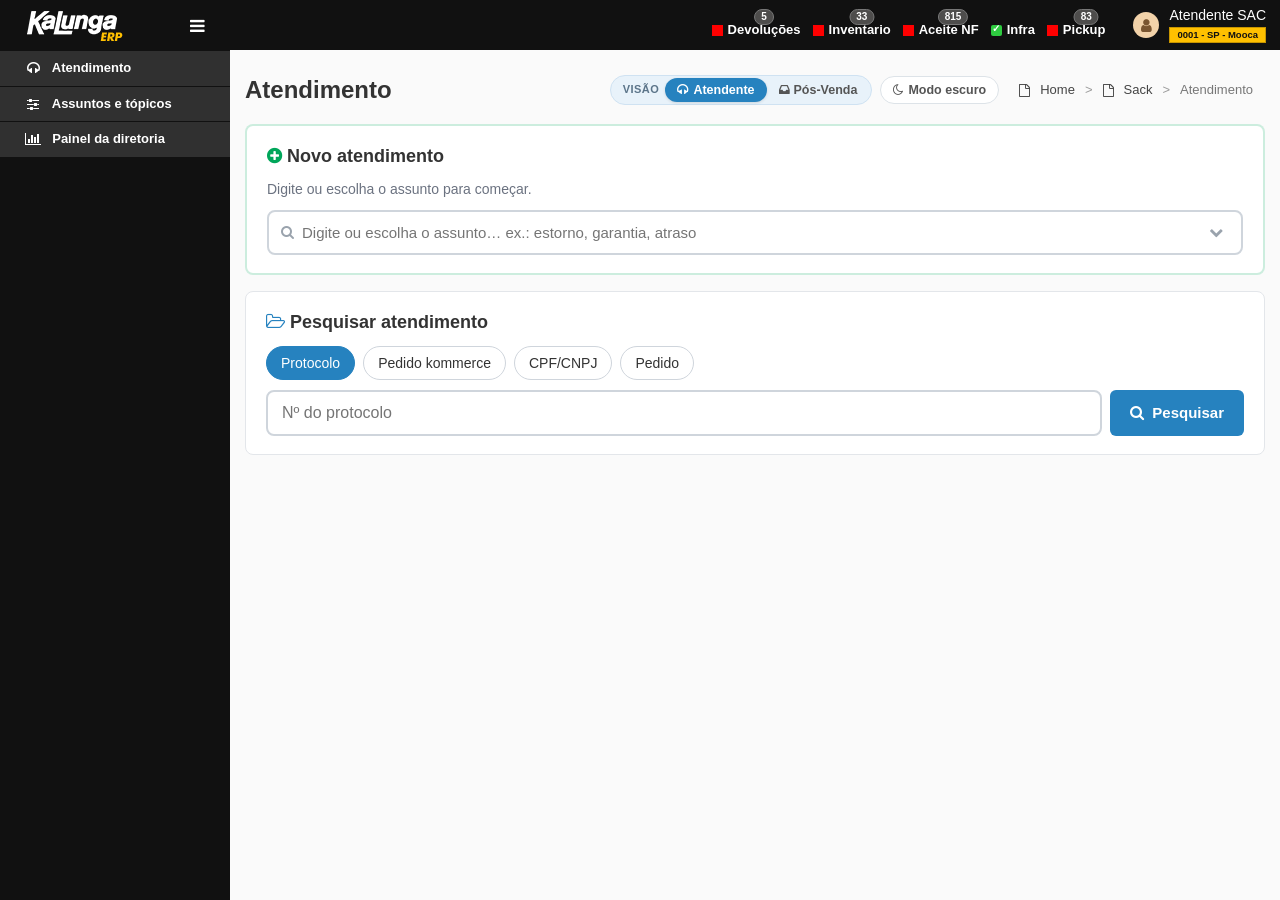
==== commit 730020c7: "novas funções" ====
--- a/index.html
+++ b/index.html
@@ -781,6 +781,150 @@
 .vt-mode button[aria-pressed="true"]{background:#2682bf;color:#fff}
 body.mode-pv .vt-mode button[aria-pressed="true"]{background:#605ca8}
 @media (max-width:700px){.vt-mode .vlbl{display:none}.vtools{flex-wrap:wrap}}
+/* ===== Assuntos e tópicos ===== */
+.adm-top{padding:10px 16px;display:flex;flex-wrap:wrap;gap:4px 16px;align-items:center}
+.adm-top h2{margin:0;font-size:16px;display:flex;gap:8px;align-items:center}.adm-top h2 .fa{color:var(--head,#2682bf)}.adm-top p{margin:0;max-width:640px;font-size:13.5px}
+.adm-desc{font-size:12.5px;flex:1 1 300px}.adm-kpis{display:flex;gap:6px;flex-wrap:wrap}.adm-kpis span{font-size:12.5px;color:#555;background:#f3f6f9;border:1px solid #e3e8ee;border-radius:14px;padding:3px 10px;white-space:nowrap}.adm-kpis div{display:none}
+.adm-kpis b{color:#222;font-size:13.5px}.adm-kpis span{font-size:12px;color:#6b7280}.adm-kpis .hot{border-color:#f3c98b;background:#fff8ec}.adm-kpis .hot b{color:#b35a00}
+.adm-st{font-weight:700;font-size:14px;display:flex;gap:8px;align-items:center;flex-wrap:wrap}.adm-st .fa{color:#e08e0b}
+.adm-sug{padding:14px 18px;display:flex;flex-direction:column;gap:10px;border-left:4px solid #f0ad4e}
+.sug-list{display:grid;grid-template-columns:repeat(auto-fill,minmax(300px,1fr));gap:10px}
+.sug{display:flex;align-items:center;gap:12px;justify-content:space-between;border:1px solid #f1dfc2;background:#fffaf1;border-radius:8px;padding:10px 12px}
+.sug>div{display:flex;flex-direction:column;min-width:0}.sug b{font-size:14px}.sug span{font-size:12.5px;color:#7a6a55}.sug .lnk{font-size:12.5px}
+.adm-grid{display:grid;grid-template-columns:minmax(300px,380px) minmax(0,1fr);gap:16px;align-items:start}
+.adm-list{display:flex;flex-direction:column;overflow:hidden;position:sticky;top:62px;max-height:calc(100vh - 74px)}
+.adm-lh{padding:12px;display:flex;flex-direction:column;gap:8px;border-bottom:1px solid #eef0f2}.adm-lh .gbtn{align-self:flex-start}
+.adm-q{width:100%;min-width:0}.adm-f button{padding:5px 12px;font-size:12.5px}
+.adm-ul{list-style:none;margin:0;padding:6px;overflow:auto;flex:1}
+.adm-ul li{display:flex;align-items:center;gap:10px;padding:8px 10px;border-radius:8px;cursor:pointer;border:1px solid transparent}
+.adm-ul li:hover{background:#f6fafd}.adm-ul li.sel{background:#e8f2fa;border-color:#bcd7ee}.adm-ul li:focus-visible{outline:2px solid #2682bf}
+.adm-ul li.off .asic{filter:grayscale(1);opacity:.55}.adm-ul li.off .al-t b{color:#888}
+.al-t{display:flex;flex-direction:column;min-width:0;flex:1}.al-t b{font-size:13.5px;font-weight:600;overflow:hidden;text-overflow:ellipsis;white-space:nowrap}.al-t span{font-size:12px;color:#7a828c}
+.al-st{font-size:11px;font-weight:700;border-radius:10px;padding:2px 8px}.al-st.on{background:#e6f6ee;color:#00804a}.al-st.off{background:#eef0f2;color:#777}
+.adm-ul .pill{font-size:10.5px;padding:2px 7px}.adm-empty{color:#888;cursor:default!important}
+.newb{font-style:normal;font-size:10.5px;font-weight:700;background:#2682bf;color:#fff;border-radius:8px;padding:1px 6px;vertical-align:1px}
+.adm-card{padding:18px 20px;display:flex;flex-direction:column;gap:16px}
+.ad-h{display:flex;gap:12px;align-items:center;flex-wrap:wrap}.ad-h h3{margin:0;font-size:18px}.ad-h .asic{width:40px;height:40px;font-size:18px}.ad-h>div{flex:1;min-width:180px}
+.ad-row{display:flex;gap:12px;align-items:center;flex-wrap:wrap}.ad-l{font-weight:600;font-size:13.5px}
+.ad-sub,.ad-sg{display:flex;flex-direction:column;gap:10px}.ad-sh{display:flex;gap:10px;align-items:baseline;flex-wrap:wrap}.ad-sh .fa{color:#e08e0b}
+.ad-tb th{font-size:11.5px;text-transform:uppercase;letter-spacing:.4px;color:#888;text-align:left;font-weight:700}.ad-tb td{vertical-align:middle;padding:8px 6px}
+.ad-tb tr.off .ad-sn{color:#999;text-decoration:line-through}.ad-sn{display:inline-flex;gap:8px;align-items:center;font-weight:600}.ad-sn .fa{color:#2682bf;width:16px;text-align:center}.ad-tb small{display:block;margin-left:24px;font-size:12px}
+.choice.sm button{padding:4px 10px;font-size:12px}
+.ad-add{display:flex;gap:8px;flex-wrap:wrap;align-items:center;border:1px dashed #c6d9ea;border-radius:8px;padding:10px;background:#f8fbfe}
+.ad-add input{flex:1 1 260px;min-width:0;height:36px;border:1px solid #d2d6de;border-radius:6px;padding:0 10px;font:14px var(--font)}
+.ad-form{display:flex;flex-direction:column;gap:14px}.ad-form input{height:38px;border:1px solid #d2d6de;border-radius:6px;padding:0 10px;font:14px var(--font)}.ad-form textarea{border:1px solid #d2d6de;border-radius:6px;padding:8px 10px;font:14px var(--font);resize:vertical}
+.icpick{display:flex;flex-wrap:wrap;gap:6px}.icpick button{width:38px;height:38px;border-radius:8px;border:1px solid #d5dbe1;background:#fff;cursor:pointer;font-size:16px;color:#555}
+.icpick button[aria-pressed="true"]{border-color:#2682bf;background:#2682bf;color:#fff}
+.sw{display:inline-flex;align-items:center;gap:8px;cursor:pointer;font-size:13px}.sw input{position:absolute;opacity:0;width:1px;height:1px}
+.sw span{width:40px;height:22px;border-radius:11px;background:#c9d0d7;position:relative;transition:background .15s;flex:none}
+.sw span::after{content:"";position:absolute;top:3px;left:3px;width:16px;height:16px;border-radius:50%;background:#fff;box-shadow:0 1px 2px rgba(0,0,0,.25);transition:transform .15s}
+.sw input:checked+span{background:#00a65a}.sw input:checked+span::after{transform:translateX(18px)}.sw input:focus-visible+span{outline:2px solid #2682bf;outline-offset:2px}
+.sw.sm span{width:34px;height:18px}.sw.sm span::after{width:12px;height:12px}.sw.sm input:checked+span::after{transform:translateX(16px)}.sw b{font-weight:600}
+.adm-log{padding:14px 18px}.adm-log ul{margin:8px 0 0;padding:0;list-style:none;display:flex;flex-direction:column;gap:4px;font-size:13px}.adm-log li span{color:#888;margin-right:8px}.adm-log .fa{color:#2682bf}
+@media (max-width:1000px){.adm-grid{grid-template-columns:1fr}.adm-list{position:static;max-height:420px}}
+@media (max-width:640px){.ad-tb thead{display:none}.ad-tb tr{display:grid;grid-template-columns:1fr auto;gap:6px;padding:8px 0;border-bottom:1px solid #eef0f2}.ad-tb td{padding:0}.ad-tb td:nth-child(2){grid-column:1/-1}.ad-tb td:nth-child(4){display:none}}
+/* ===== Painel da diretoria ===== */
+.dash{--c1:#2a78d6;--c2:#eb6834;--ink:#1f2328;--ink2:#52514e;--muted:#898781;--grid:#e9ebee;--base:#c3c2b7;--crit:#d03b3b;--good:#006300;--surf:#fff;display:flex;flex-direction:column;gap:16px}
+html.dark .dash{--c1:#3987e5;--c2:#d95926;--ink:#eef0f2;--ink2:#c3c2b7;--muted:#9a9993;--grid:#2c3036;--base:#454a50;--crit:#e5615f;--good:#2fbf4a;--surf:#1a1c1e}
+.dhead{padding:18px 20px;display:flex;flex-wrap:wrap;gap:12px 20px;align-items:center;justify-content:space-between}
+.dhead h2{margin:0 0 4px;font-size:20px;display:flex;gap:8px;align-items:center}.dhead h2 .fa{color:var(--head,#2682bf)}.dhead p{margin:0;font-size:13.5px}
+.dsim{display:inline-flex;gap:5px;align-items:center;font-size:12px;background:#f3ecfa;color:#5b3a86;border-radius:10px;padding:1px 8px;margin-left:4px}
+.dact{display:flex;gap:8px;flex-wrap:wrap}
+.dfil{display:flex;flex-wrap:wrap;gap:8px 10px;align-items:center}
+.dfil select{height:36px;border:1px solid #d2d6de;border-radius:6px;padding:0 10px;font:14px var(--font);background:#fff;max-width:260px}
+.dtiles{display:grid;grid-template-columns:repeat(4,minmax(0,1fr));gap:12px}
+.dtile{padding:14px 16px;display:flex;flex-direction:column;gap:4px;min-width:0}
+.dt-l{font-size:12.5px;color:var(--ink2);display:flex;gap:6px;align-items:center}.dt-l .fa{color:var(--head,#2682bf)}
+.dt-v{font-size:26px;font-weight:700;color:var(--ink);line-height:1.15}
+.dt-x{font-size:12.5px;color:var(--ink2)}
+.dl{font-size:12.5px;font-weight:600;display:inline-flex;gap:5px;align-items:center;flex-wrap:wrap}.dl span{font-weight:400;color:var(--muted)}
+.dl.ok{color:var(--good)}.dl.bad{color:var(--crit)}.dl.neu,.dl.eq,.dl.nd{color:var(--ink2)}
+.st-ok{color:var(--good)}.st-bad{color:var(--crit)}
+.dins{padding:14px 18px;border-left:4px solid var(--head,#2682bf)}.dins h3{margin:0 0 6px;font-size:15px;display:flex;gap:8px;align-items:center}.dins h3 .fa{color:#e08e0b}
+.dins ul{margin:0;padding-left:18px;display:flex;flex-direction:column;gap:5px;font-size:13.5px;color:var(--ink)}
+.dgrid{display:grid;grid-template-columns:repeat(2,minmax(0,1fr));gap:16px}.dc.w2{grid-column:1/-1}
+.dc{padding:16px 18px;display:flex;flex-direction:column;gap:12px;min-width:0;break-inside:avoid}
+.dc-h{display:flex;justify-content:space-between;gap:10px;align-items:flex-start}.dc-h h3{margin:0;font-size:15px;display:flex;gap:8px;align-items:center;color:var(--ink)}.dc-h h3 .fa{color:var(--head,#2682bf)}.dc-h p{margin:3px 0 0;font-size:12.5px;color:var(--muted)}
+.dc-b{min-width:0}.dc-b svg{display:block;max-width:100%;height:auto;overflow:visible}
+.dc-b .gl{stroke:var(--grid);stroke-width:1}.dc-b .gl.base{stroke:var(--base)}.dc-b .ax{fill:var(--muted);font-size:11px;font-variant-numeric:tabular-nums}
+.dc-b .wk{fill:var(--grid);opacity:.45}.dc-b .dlab{fill:var(--ink2);font-size:12px;font-weight:600}.dc-b .xh{stroke:var(--muted);stroke-width:1}.dc-b .xd{stroke:var(--surf);stroke-width:2}
+#xov{cursor:crosshair;outline:none}#xov:focus-visible{stroke:var(--c1);stroke-width:1}
+.dleg{display:flex;gap:16px;flex-wrap:wrap;font-size:12.5px;color:var(--ink2);margin-bottom:6px}.dleg span{display:inline-flex;gap:6px;align-items:center}.dleg i{display:inline-block;width:14px;height:3px;border-radius:2px}
+.dleg i.k1{height:10px;width:10px;border-radius:2px;background:var(--c1)}.dleg i.kl{height:10px;width:10px;border-radius:2px;background:var(--crit)}
+.hb{display:flex;flex-direction:column;gap:4px}
+.hb-r{display:grid;grid-template-columns:minmax(110px,38%) minmax(0,1fr) auto;gap:10px;align-items:center;padding:3px 4px;border-radius:6px;outline:none}
+.hb-r:hover,.hb-r:focus-visible{background:rgba(38,130,191,.08)}.hb-r.clk{cursor:pointer}
+.hb-l{font-size:13px;color:var(--ink);overflow:hidden;text-overflow:ellipsis;white-space:nowrap}.hb-r.oth .hb-l{color:var(--muted);font-style:italic}
+.hb-t{position:relative;height:16px}.hb-b{position:absolute;left:0;top:0;bottom:0;background:var(--c1);border-radius:0 4px 4px 0;min-width:2px}.hb-r.oth .hb-b{background:var(--base)}
+.hb-ref{position:absolute;top:-3px;bottom:-3px;border-left:2px dashed var(--ink2)}
+.hb-v{font-size:13px;font-weight:600;color:var(--ink);font-variant-numeric:tabular-nums;white-space:nowrap}.hb-v small{font-weight:400;color:var(--muted);margin-left:2px}
+.hb-note{display:flex;gap:6px;align-items:center;font-size:12px;color:var(--muted);margin-top:6px}.hb-refk{display:inline-block;width:0;height:12px;border-left:2px dashed var(--ink2)}
+.vb{display:flex;align-items:stretch;gap:6px;height:226px;padding-top:22px}
+.vb-c{flex:1;display:flex;flex-direction:column;align-items:center;gap:4px;min-width:0;outline:none;border-radius:6px}
+.vb-c:hover,.vb-c:focus-visible{background:rgba(38,130,191,.08)}
+.vb-v{font-size:12px;font-weight:600;color:var(--ink);font-variant-numeric:tabular-nums}
+.vb-t{flex:1;width:70%;display:flex;align-items:flex-end;border-bottom:1px solid var(--base)}.vb-b{width:100%;background:var(--c1);border-radius:4px 4px 0 0;min-height:2px}
+.vb-c.late .vb-b{background:var(--crit)}.vb-l{font-size:11.5px;color:var(--muted);white-space:nowrap}
+.vb-mk{width:0;border-left:2px dashed var(--ink2);position:relative;margin:0 2px}.vb-mk span{position:absolute;top:-20px;left:-22px;background:var(--surf);padding:0 4px;font-size:11px;font-weight:700;color:var(--ink2);white-space:nowrap}
+.hm{display:grid;grid-template-columns:40px repeat(var(--hc),minmax(0,1fr));gap:3px;align-items:center}
+.hm-x{font-size:11px;color:var(--muted);text-align:center}.hm-y{font-size:12px;color:var(--ink2)}
+.hm-c{height:30px;border-radius:4px;background:color-mix(in srgb,var(--c1) calc(var(--a)*100%),var(--surf));outline:none}
+.hm-c:hover,.hm-c:focus-visible{box-shadow:0 0 0 2px var(--ink)}
+.hm-leg{display:flex;gap:8px;align-items:center;font-size:12px;color:var(--muted);margin-top:8px}.hm-sc{width:140px;height:10px;border-radius:5px;background:linear-gradient(90deg,color-mix(in srgb,var(--c1) 6%,var(--surf)),var(--c1))}
+.dat td{vertical-align:middle;white-space:nowrap}.dat th button{border:0;background:none;font:inherit;font-weight:700;color:inherit;cursor:pointer;padding:0;text-transform:inherit;letter-spacing:inherit}
+.dat tr.me td{background:rgba(38,130,191,.07)}
+.ib{display:inline-block;width:90px;height:8px;background:var(--grid);border-radius:4px;margin-right:8px;vertical-align:middle;overflow:hidden}.ib span{display:block;height:100%;background:var(--c1);border-radius:0 4px 4px 0}.ib.t span{background:var(--c2)}
+.num{font-variant-numeric:tabular-nums}.dtb td.num{text-align:right}
+.flag{font-size:11.5px;font-weight:600;color:var(--crit);margin-left:6px;white-space:nowrap}
+.dnote{margin:8px 0 0;font-size:12.5px;color:var(--muted)}
+.dtip{position:fixed;z-index:120;display:none;pointer-events:none;background:#fff;color:#1f2328;border:1px solid rgba(11,11,11,.12);box-shadow:0 6px 20px rgba(0,0,0,.14);border-radius:8px;padding:8px 10px;font-size:12.5px;max-width:280px}
+html.dark .dtip{background:#22262b;color:#eef0f2;border-color:rgba(255,255,255,.12)}
+.tt-h{font-weight:700;margin-bottom:4px;text-transform:capitalize}.tt-r{display:flex;gap:6px;align-items:baseline}.tt-r i{display:inline-block;width:12px;height:3px;border-radius:2px;align-self:center}.tt-r b{font-variant-numeric:tabular-nums}.tt-r span{color:#6b7280}html.dark .tt-r span{color:#a8b0b9}
+@media (max-width:1100px){.dtiles{grid-template-columns:repeat(2,minmax(0,1fr))}}
+@media (max-width:800px){.dgrid{grid-template-columns:1fr}.hb-r{grid-template-columns:minmax(90px,40%) minmax(0,1fr) auto}.hm-c{height:22px}.hm-x{font-size:9.5px}}
+@media (max-width:480px){.dtiles{grid-template-columns:1fr 1fr}.dt-v{font-size:21px}.vb-l{font-size:10px}.dfil select{max-width:100%;flex:1 1 140px}}
+@media print{.main-header,.sidebar,.vtools,.dact,.dfil .lnk,[data-tbl],.toast,.dtip{display:none!important}.wrap{display:block}.content{padding:0}.dash{gap:10px}.dc,.dtile,.dins{break-inside:avoid;box-shadow:none}.dfil select{border:0;appearance:none}}
+
+/* esqueletos */
+.skbtn{display:inline-flex;flex-direction:column;align-items:flex-start;gap:0;border:1px solid #c6d9ea;background:#f6fafd;color:#0b5c99;border-radius:8px;padding:4px 10px;font:600 12.5px var(--font);cursor:pointer;white-space:nowrap}
+.skbtn small{font-weight:400;color:#7a8794;font-size:11px}.skbtn.own{border-color:#9fd3b8;background:#f1faf5;color:#00733e}.skbtn.on{outline:2px solid #2682bf;outline-offset:1px}
+.ad-tb tr.sked td{background:#f6fafd}.ske-row td{padding:0 0 12px!important;background:#f6fafd}
+.ske{border:1px solid #bcd7ee;border-radius:10px;background:#fff;padding:14px;display:flex;flex-direction:column;gap:12px;white-space:normal}
+.ske-h{display:flex;justify-content:space-between;gap:10px;align-items:flex-start}.ske-h>div{display:flex;flex-direction:column;gap:2px}.ske-h b .fa{color:#2682bf}.ske-h .soft{font-size:12.5px}
+.ske-vars{display:flex;flex-wrap:wrap;gap:6px;align-items:center;font-size:12.5px}.ske-vars>span{color:#6b7280;margin-right:2px}
+.skv{border:1px dashed #9cc3e4;background:#f2f8fd;color:#0b5c99;border-radius:14px;padding:3px 10px;font:600 12px var(--font);cursor:pointer}.skv:hover{background:#e3f0fb}
+.ske-gs{display:grid;grid-template-columns:1fr;gap:10px}
+.ske-g{display:flex;flex-direction:column;gap:6px;border:1px solid #eef0f2;border-radius:8px;padding:10px;min-width:0}.ske-g .lnk{align-self:flex-start;font-size:12.5px}
+.ske-gt{font-weight:700;font-size:12.5px;color:#444;display:flex;gap:6px;align-items:center}.ske-gt .fa{color:#2682bf}
+.ske-r{display:flex;gap:4px;align-items:center}.ske-r input{flex:1;min-width:0;height:32px;border:1px solid #d2d6de;border-radius:6px;padding:0 8px;font:13px var(--font)}
+.ske-b{width:28px;height:28px;border:1px solid #dde3e8;background:#fff;border-radius:6px;color:#666;cursor:pointer;flex:none}.ske-b:disabled{opacity:.35;cursor:default}.ske-b.del:hover{color:#c0392b;border-color:#e8b4ad}
+.ske-none{margin:0;font-size:12.5px}
+.ske-pv{display:flex;flex-direction:column;gap:6px;border-top:1px dashed #dde3e8;padding-top:10px;font-size:12.5px}.ske-pv .skc{cursor:default}
+.ske-f{display:flex;gap:8px;align-items:center;flex-wrap:wrap}.ske-f .soft{font-size:12px}
+
+@media (max-width:640px){.ad-tb td:nth-child(3){grid-column:1/-1}.ske-row td{grid-column:1/-1}}
+.ad-tb .choice.sm{flex-wrap:nowrap}
+/* ===== menu lateral recolhível ===== */
+.logo .lg{display:flex;align-items:center}
+.sbtog{margin-left:auto;width:36px;height:36px;border:0;background:transparent;color:#fff;border-radius:6px;cursor:pointer;display:grid;place-items:center;font-size:17px}
+.sbtog:hover{background:rgba(255,255,255,.1)}.sbtog:focus-visible{outline:2px solid #3c8dbc;outline-offset:1px}
+.logo .sbtog .fa{margin:0;color:#fff}
+body.sbanim .wrap{transition:grid-template-columns .22s ease}
+body.sb-mini .wrap{grid-template-columns:56px minmax(0,1fr)}
+body.sb-mini .sidebar{overflow:visible}
+body.sb-mini .sidebar a{font-size:0!important;justify-content:center;padding:12px 0!important;position:relative;border-left-width:3px}
+body.sb-mini .sidebar a .fa:first-child{font-size:16px!important;margin:0!important;width:auto}
+body.sb-mini .sidebar a .fa-angle-double-right{display:none}
+body.sb-mini .sidebar .tree a{padding:10px 0!important}
+body.sb-mini .sidebar a:hover::after,body.sb-mini .sidebar a:focus-visible::after{content:attr(data-lbl);position:absolute;left:100%;top:50%;transform:translateY(-50%);margin-left:6px;background:#222;color:#fff;font:700 13px var(--font);white-space:nowrap;padding:7px 12px;border-radius:6px;box-shadow:0 4px 14px rgba(0,0,0,.3);z-index:95;pointer-events:none}
+body.sb-mini .splash{left:56px}
+.sbbg{display:none}
+@media (max-width:800px){
+ body.sb-open .sidebar{display:block;position:fixed;top:50px;left:0;bottom:0;width:260px;z-index:91;overflow:auto;box-shadow:6px 0 24px rgba(0,0,0,.35);animation:sbIn .2s ease-out}
+ body.sb-open .sbbg{display:block;position:fixed;inset:50px 0 0 0;background:rgba(0,0,0,.45);z-index:90}
+ @keyframes sbIn{from{transform:translateX(-100%)}to{transform:none}}
+}
+@media (prefers-reduced-motion:reduce){body.sbanim .wrap{transition:none}body.sb-open .sidebar{animation:none}}
 html.dark body{background:#0f1216}
 html.dark .content{color:#d9dee4}
 html.dark .content-header h1{color:#eef1f4}html.dark .bc,html.dark .bc .fa{color:#aeb6bf}html.dark .bc .cur{color:#8b949e}
@@ -1251,11 +1395,133 @@
 html.dark .spin{border:2px solid rgba(50,53,57,.45);border-top-color:#323539}
 html.dark .vt-mode{background:#1b262e;border-color:#304557}
 html.dark .vlbl{color:#a5b5c3}
-html.dark .vt-mode button[aria-pressed="true"]{background:#2682bf;color:#fff}</style>
+html.dark .vt-mode button[aria-pressed="true"]{background:#2682bf;color:#fff}
+html.dark .adm-top h2 .fa{color:var(--head,#82bee6)}
+html.dark .adm-kpis span{color:#c3c3c3;background:#1d2126;border:1px solid #383f47}
+html.dark .adm-kpis b{color:#dcdcdc}
+html.dark .adm-kpis span{color:#acb0b9}
+html.dark .adm-kpis .hot{border-color:#745931;background:#302514}
+html.dark .adm-kpis .hot b{color:#efc191}
+html.dark .adm-st .fa{color:#ecc079}
+html.dark .adm-sug{border-left:4px solid #f0ad4e}
+html.dark .sug{border:1px solid #5c4c30;background:#2e2413}
+html.dark .sug span{color:#c6bbad}
+html.dark .adm-lh{border-bottom:1px solid #383c40}
+html.dark .adm-ul li{border:1px solid transparent}
+html.dark .adm-ul li:hover{background:#172128}
+html.dark .adm-ul li.sel{background:#1b262e;border-color:#334a5e}
+html.dark .adm-ul li:focus-visible{outline:2px solid #2682bf}
+html.dark .adm-ul li.off .al-t b{color:#a9a9a9}
+html.dark .al-t span{color:#a6abb2}
+html.dark .al-st.on{background:#1f2e26;color:#a8f3d3}
+html.dark .al-st.off{background:#232527;color:#b2b2b2}
+html.dark .adm-empty{color:#a9a9a9}
+html.dark .newb{background:#2682bf;color:#fff}
+html.dark .ad-sh .fa{color:#ecc079}
+html.dark .ad-tb th{color:#a9a9a9}
+html.dark .ad-tb tr.off .ad-sn{color:#999}
+html.dark .ad-sn .fa{color:#82bee6}
+html.dark .ad-add{border:1px dashed #374858;background:#151e28}
+html.dark .ad-add input{border:1px solid #42454d}
+html.dark .ad-form input{border:1px solid #42454d}
+html.dark .ad-form textarea{border:1px solid #42454d}
+html.dark .icpick button{border:1px solid #40464c;background:#1a1c1e;color:#c3c3c3}
+html.dark .icpick button[aria-pressed="true"]{border-color:#2682bf;background:#2682bf;color:#fff}
+html.dark .sw span{background:#35383c}
+html.dark .sw span::after{background:#1a1c1e;box-shadow:0 1px 2px rgba(0,0,0,.25)}
+html.dark .sw input:checked+span{background:#00a65a}
+html.dark .sw input:focus-visible+span{outline:2px solid #2682bf}
+html.dark .adm-log li span{color:#a9a9a9}
+html.dark .adm-log .fa{color:#82bee6}
+@media (max-width:640px){html.dark .ad-tb tr{border-bottom:1px solid #383c40}}
+html.dark .dhead h2 .fa{color:var(--head,#82bee6)}
+html.dark .dsim{background:#231b2c;color:#baa3d7}
+html.dark .dfil select{border:1px solid #42454d;background:#1a1c1e}
+html.dark .dt-l{color:var(--ink2)}
+html.dark .dt-l .fa{color:var(--head,#82bee6)}
+html.dark .dt-v{color:var(--ink)}
+html.dark .dt-x{color:var(--ink2)}
+html.dark .dl span{color:var(--muted)}
+html.dark .dl.ok{color:var(--good)}
+html.dark .dl.bad{color:var(--crit)}
+html.dark .dl.neu,html.dark .dl.eq,html.dark .dl.nd{color:var(--ink2)}
+html.dark .st-ok{color:var(--good)}
+html.dark .st-bad{color:var(--crit)}
+html.dark .dins{border-left:4px solid var(--head,#2682bf)}
+html.dark .dins h3 .fa{color:#ecc079}
+html.dark .dins ul{color:var(--ink)}
+html.dark .dc-h h3{color:var(--ink)}
+html.dark .dc-h h3 .fa{color:var(--head,#82bee6)}
+html.dark .dc-h p{color:var(--muted)}
+html.dark .dc-b .ax{fill:var(--muted)}
+html.dark .dc-b .wk{fill:var(--grid)}
+html.dark .dc-b .dlab{fill:var(--ink2)}
+html.dark #xov{outline:none}
+html.dark .dleg{color:var(--ink2)}
+html.dark .dleg i.k1{background:var(--c1)}
+html.dark .dleg i.kl{background:var(--crit)}
+html.dark .hb-r{outline:none}
+html.dark .hb-r:hover,html.dark .hb-r:focus-visible{background:rgba(38,130,191,.08)}
+html.dark .hb-l{color:var(--ink)}
+html.dark .hb-r.oth .hb-l{color:var(--muted)}
+html.dark .hb-b{background:var(--c1)}
+html.dark .hb-r.oth .hb-b{background:var(--base)}
+html.dark .hb-ref{border-left:2px dashed var(--ink2)}
+html.dark .hb-v{color:var(--ink)}
+html.dark .hb-v small{color:var(--muted)}
+html.dark .hb-note{color:var(--muted)}
+html.dark .hb-refk{border-left:2px dashed var(--ink2)}
+html.dark .vb-c{outline:none}
+html.dark .vb-c:hover,html.dark .vb-c:focus-visible{background:rgba(38,130,191,.08)}
+html.dark .vb-v{color:var(--ink)}
+html.dark .vb-t{border-bottom:1px solid var(--base)}
+html.dark .vb-b{background:var(--c1)}
+html.dark .vb-c.late .vb-b{background:var(--crit)}
+html.dark .vb-l{color:var(--muted)}
+html.dark .vb-mk{border-left:2px dashed var(--ink2)}
+html.dark .vb-mk span{background:var(--surf);color:var(--ink2)}
+html.dark .hm-x{color:var(--muted)}
+html.dark .hm-y{color:var(--ink2)}
+html.dark .hm-c{background:color-mix(in srgb,var(--c1) calc(var(--a)*100%),var(--surf));outline:none}
+html.dark .hm-c:hover,html.dark .hm-c:focus-visible{box-shadow:0 0 0 2px var(--ink)}
+html.dark .hm-leg{color:var(--muted)}
+html.dark .hm-sc{background:linear-gradient(90deg,color-mix(in srgb,var(--c1) 6%,var(--surf)),var(--c1))}
+html.dark .dat th button{border:0;background:none;color:inherit}
+html.dark .dat tr.me td{background:rgba(38,130,191,.07)}
+html.dark .ib{background:var(--grid)}
+html.dark .ib span{background:var(--c1)}
+html.dark .ib.t span{background:var(--c2)}
+html.dark .flag{color:var(--crit)}
+html.dark .dnote{color:var(--muted)}
+html.dark .dtip{background:#1a1c1e;color:#d7dbe0;border:1px solid rgba(242,242,242,.12);box-shadow:0 6px 20px rgba(0,0,0,.14)}
+html.dark .tt-r span{color:#acb0b9}
+@media print{html.dark .dc,html.dark .dtile,html.dark .dins{box-shadow:none}html.dark .dfil select{border:0}}
+html.dark .skbtn{border:1px solid #374858;background:#172128;color:#98caf0}
+html.dark .skbtn small{color:#a0aab3}
+html.dark .skbtn.own{border-color:#456554;background:#1b2821;color:#adf3d3}
+html.dark .skbtn.on{outline:2px solid #2682bf}
+html.dark .ad-tb tr.sked td{background:#172128}
+html.dark .ske-row td{background:#172128}
+html.dark .ske{border:1px solid #334a5e;background:#1a1c1e}
+html.dark .ske-h b .fa{color:#82bee6}
+html.dark .ske-vars>span{color:#acb0b9}
+html.dark .skv{border:1px dashed #3b5469;background:#17212b;color:#98caf0}
+html.dark .skv:hover{background:#1a2732}
+html.dark .ske-g{border:1px solid #383c40}
+html.dark .ske-gt{color:#cbcbcb}
+html.dark .ske-gt .fa{color:#82bee6}
+html.dark .ske-r input{border:1px solid #42454d}
+html.dark .ske-b{border:1px solid #3c4349;background:#1a1c1e;color:#bababa}
+html.dark .ske-b.del:hover{color:#e38b82;border-color:#633d37}
+html.dark .ske-pv{border-top:1px dashed #3c4349}
+html.dark .sbtog{border:0;background:transparent;color:#fff}
+html.dark .sbtog:hover{background:rgba(26,28,30,.1)}
+html.dark .sbtog:focus-visible{outline:2px solid #3c8dbc}
+html.dark .logo .sbtog .fa{color:#fff}</style>
 </head>
 <body>
 <header class="main-header">
-  <a class="logo" href="#"><img src="[data-uri]" alt="Kalunga ERP"><i class="fa fa-bars" aria-hidden="true"></i></a>
+  <div class="logo"><a href="#" class="lg" aria-label="Kalunga ERP"><img src="[data-uri]" alt="Kalunga ERP"></a><button type="button" class="sbtog" id="sbtog" aria-label="Fechar o menu lateral" aria-controls="sidebar" aria-expanded="true" title="Abrir/fechar menu"><i class="fa fa-bars" aria-hidden="true"></i></button></div>
   <div class="notif" aria-hidden="true">
     <span class="it"><span class="sq r"></span>Devoluções<span class="cnt">5</span></span>
     <span class="it"><span class="sq r"></span>Inventario<span class="cnt">33</span></span>
@@ -1266,14 +1532,9 @@
   <div class="user"><span class="avatar"><i class="fa fa-user"></i></span><div class="uname">Atendente SAC<span>0001 - SP - Mooca</span></div></div>
 </header>
 <div class="wrap">
-  <aside class="sidebar" aria-label="Menu"><ul>
-    <li><a href="#"><i class="fa fa-user"></i> Diretoria <i class="fa fa-angle-double-right"></i></a></li>
-    <li><a href="#"><i class="fa fa-dollar"></i> Financeiro <i class="fa fa-angle-double-right"></i></a></li>
-    <li><a href="#"><i class="fa fa-shopping-cart"></i> Compras <i class="fa fa-angle-double-right"></i></a></li>
-    <li><a href="#"><i class="fa fa-bank"></i> Lojas <i class="fa fa-angle-double-right"></i></a></li>
-    <li><a href="#"><i class="fa fa-internet-explorer"></i> Internet <i class="fa fa-angle-double-right"></i></a></li>
-    <li class="active"><a href="#"><i class="fa fa-commenting-o"></i> Sack <i class="fa fa-angle-double-right"></i></a>
-      <ul class="tree"><li><a href="#" class="on" id="nav-home"><i class="fa fa-headphones"></i>&nbsp; Atendimento</a></li></ul></li>
+  <aside class="sidebar" id="sidebar" aria-label="Menu"><ul>
+
+      <ul class="tree"><li><a href="#" class="on" id="nav-home"><i class="fa fa-headphones"></i>&nbsp; Atendimento</a></li><li><a href="#" id="nav-adm"><i class="fa fa-sliders"></i>&nbsp; Assuntos e tópicos</a></li><li><a href="#" id="nav-dash"><i class="fa fa-bar-chart"></i>&nbsp; Painel da diretoria</a></li></ul></li>
   </ul></aside>
   <main class="content">
     <div class="content-header"><h1>Atendimento</h1>
@@ -1281,7 +1542,7 @@
     <div class="app" id="app"></div>
   </main>
 </div>
-<div class="toast" id="toast" role="status"></div>
+<div class="sbbg" id="sbbg"></div><div class="toast" id="toast" role="status"></div>
 
 <script>
 const TODAY=new Date(2026,9,16);
@@ -1459,7 +1720,8 @@
 const CANAIS=['Telefone','WhatsApp','Chat do site','E-mail','Redes sociais','Reclame Aqui','Procon / consumidor.gov'];
 const REMT={'Pedido em Atraso':'Acionar a transportadora pedindo prioridade na entrega.','Complemento de endereço':'Passar o complemento de endereço para a transportadora.','Barrar pedido':'Barrar o pedido na transportadora e devolver ao CD.','Não reconhece a entrega':'Abrir acareação da entrega com a transportadora.','Transportadora afirma que entregou':'Abrir acareação: pedir comprovante, foto e local da entrega.','Falta de volume':'Verificar com o CD e a transportadora o volume que faltou.','Troca de volume':'Verificar a troca de volume com o CD e a transportadora.','Transportadora assumiu perda':'Confirmar a perda e providenciar reenvio ou estorno.'};
 let N_SUBPRE='';
-function suggestSub(as,ped){if(N_SUBPRE&&AS[as].s.some(x=>x[0]===N_SUBPRE))return N_SUBPRE;if(as!=='Consulta de Pedido'||!ped)return '';const o=ORDERS[ped];return o.atraso?'Pedido em Atraso':o.state==='entregue'?'Não reconhece a entrega':''}
+function suggestSub(as,ped){const r=_sg(as,ped);return r&&AS[as].s.some(x=>x[0]===r&&!x.off)?r:''}
+function _sg(as,ped){if(N_SUBPRE&&AS[as].s.some(x=>x[0]===N_SUBPRE))return N_SUBPRE;if(as!=='Consulta de Pedido'||!ped)return '';const o=ORDERS[ped];return o.atraso?'Pedido em Atraso':o.state==='entregue'?'Não reconhece a entrega':''}
 function respOf(p){const o=p.ped&&ORDERS[p.ped];if(!o)return 'Pós-Venda';return o.mod==='cd'?'Transportadora · '+o.carrier:'Loja '+o.loja}
 
 /* ================= dados de exemplo ================= */
@@ -1508,8 +1770,8 @@
 let S={v:'home'},N=null,HQ={q:'',msg:''};
 function go(v,extra){S=Object.assign({v},extra||{});render();scrollTo(0,0)}
 $('nav-home').onclick=e=>{e.preventDefault();go('home')};
-function render(){$('bc').textContent={home:MODE==='pv'?'Fila do Pós-Venda':'Atendimento',novo:'Novo atendimento',proto:'Protocolo '+(S.p||''),cli:'Protocolos do cliente'}[S.v];
- ({home:renderHome,novo:renderNovo,proto:renderProto,cli:renderCli})[S.v]();}
+function render(){$('bc').textContent={home:MODE==='pv'?'Fila do Pós-Venda':'Atendimento',novo:'Novo atendimento',proto:'Protocolo '+(S.p||''),cli:'Protocolos do cliente',adm:'Assuntos e tópicos',dash:'Painel da diretoria'}[S.v];document.querySelectorAll('.tree a').forEach(a=>a.classList.toggle('on',(a.id==='nav-adm'?S.v==='adm':a.id==='nav-dash'?S.v==='dash':!['adm','dash'].includes(S.v))));
+ ({home:renderHome,novo:renderNovo,proto:renderProto,cli:renderCli,adm:renderAdm,dash:renderDash})[S.v]();}
 const back=`<button type="button" class="backlink" data-home><i class="fa fa-arrow-left"></i> Início</button>`;
 function bindCommon(){app.querySelectorAll('[data-home]').forEach(b=>b.onclick=()=>go('home'));
  app.querySelectorAll('[data-open]').forEach(b=>b.onclick=()=>go('proto',{p:b.dataset.open}));
@@ -1535,7 +1797,7 @@
    <form id="pform"><input id="pq" value="${esc(HQ.q)}" placeholder="${ph}" aria-label="${ph}" autocomplete="off" inputmode="numeric"><button type="submit" class="gbtn blue"><i class="fa fa-search"></i> Pesquisar</button></form>
    ${HQ.msg?`<div class="err">${HQ.msg}</div>`:''}</div></div>`;
  app.querySelectorAll('[data-as]').forEach(b=>b.onclick=()=>{N_SUBPRE='';startNovo(b.dataset.as)});
- bindCombo('cbas',Object.keys(AS),(a,sub)=>{N_SUBPRE=sub||'';startNovo(a)});
+ bindCombo('cbas',asOn(),(a,sub)=>{N_SUBPRE=sub||'';startNovo(a)});
  $('nokeep')&&($('nokeep').onclick=()=>{S.keep=null;renderHome()});
  app.querySelectorAll('[data-pt]').forEach(r=>r.onclick=()=>{HQ.t=r.dataset.pt;HQ.msg='';renderHome();$('pq').focus()});
  $('pq').oninput=e=>HQ.q=e.target.value;
@@ -1564,7 +1826,7 @@
 function stPill(p){return `<span class="pill ${!isOpen(p)?'grey':p.rem?'amber':'blue'}">${p.status}</span>`}
 
 /* ================= novo atendimento ================= */
-function startNovo(as,keepCli){OUT.as=null;OUT.sub=null;if(typeof keepCli==='undefined')N_SUBPRE=N_SUBPRE||'';N={as,q:'',cli:keepCli?.cli||null,cliNovo:keepCli?.cliNovo||null,unk:null,ped:null,sub:null,extra:[],xas:'',canal:0,rel:'',route:null,remtxt:'',sol:'',err:'',msg:''};
+function startNovo(as,keepCli){OUT.as=null;OUT.sub=null;const T0=Date.now();if(typeof keepCli==='undefined')N_SUBPRE=N_SUBPRE||'';N={as,q:'',cli:keepCli?.cli||null,cliNovo:keepCli?.cliNovo||null,t0:T0,unk:null,ped:null,sub:null,extra:[],xas:'',canal:0,rel:'',route:null,remtxt:'',sol:'',err:'',msg:''};
  if(N.cli)autoPed();go('novo')}
 function autoPed(){const a=AS[N.as];if(a.p==='n'){N.ped='';return}const os=N.cli?ordersOf(N.cli):[];if(!os.length&&a.p==='o')N.ped=''}
 function cliDone(){return !!(N.cli||N.cliNovo)}
@@ -1667,7 +1929,7 @@
  if(finNeeded(N.as,N.sub)&&!N.fin)m.push('como o cliente quer o dinheiro (estorno ou crédito)');
  if(m.length){N.err='Falta preencher: '+m.join(', ')+'.';return renderNovo()}
  const t=now(),canal=CANAIS[N.canal],p={num:String(nextNum++),cli:N.cli,cliNovo:N.cliNovo,ped:N.ped||null,as:N.as,sub:N.sub,canal,ab:fmtD(TODAY),status:rem?'Com o Pós-Venda':'Resolvido no atendimento',rem,
-  asOut:isOutAs(N.as)?outVal('as'):'',subOut:isOutSub(N.sub)?outVal('sub'):'',trats:[{as:N.as,sub:N.sub,st:rem?'Aberta':'Concluída'}],
+  asOut:isOutAs(N.as)?outVal('as'):'',tReg:Math.max(1,Math.round((Date.now()-(N.t0||Date.now()))/1000)),subOut:isOutSub(N.sub)?outVal('sub'):'',trats:[{as:N.as,sub:N.sub,st:rem?'Aberta':'Concluída'}],
   fin:N.fin||'',
   tram:[regEntry(t,'Você',canal,clean(N.rel),N.fin||'',rem,'',nm)]};
  PROTOS.push(p);go('proto',{p:p.num,novo:true})}
@@ -1717,7 +1979,7 @@
  bindRTE(app,(id,h)=>{if(id==='atxt')S.ax=h;if(id==='atxt2')S.ax2=h});
  $('crem')&&($('crem').onchange=e=>{S.crem=e.target.checked;S.canal=$('acanal').value;render();setTimeout(()=>$('atxt2')?.focus(),30)});
  $('chg')&&($('chg').onchange=e=>{S.chg=e.target.checked;S.tas='';S.tsub='';S.canal=$('acanal')?.value;render();setTimeout(()=>$('cbt')?.querySelector('input').focus(),30)});
- $('cbt')&&bindCombo('cbt',Object.keys(AS).filter(a=>p.ped||AS[a].p!=='x'),(a,sub)=>{S.tas=a;S.tsub=sub&&AS[a].s.some(x=>x[0]===sub)?sub:'';render();setTimeout(()=>$('atxt')?.focus(),20)});
+ $('cbt')&&bindCombo('cbt',asOn().filter(a=>p.ped||AS[a].p!=='x'),(a,sub)=>{S.tas=a;S.tsub=sub&&AS[a].s.some(x=>x[0]===sub)?sub:'';render();setTimeout(()=>$('atxt')?.focus(),20)});
  bindOut(app,()=>render());bindLock(app,k=>{if(k==='tas'){S.tas='';S.tsub='';OUT.tas=null;OUT.tsub=null}if(k==='tsub'){S.tsub='';OUT.tsub=null}render();setTimeout(()=>($('cbts')||$('cbt'))?.querySelector('input')?.focus(),30)},k=>false);
  bindSubPick('cbts',S.tas,'',t=>{S.tsub=t;const f=AS[S.tas].s.find(x=>x[0]===t);S.trem=f&&f[1]==='r';render();setTimeout(()=>$('atxt')?.focus(),30)});
  app.querySelectorAll('[data-tsub]').forEach(b=>b.onclick=()=>{S.tsub=b.dataset.tsub;const f=AS[S.tas].s.find(x=>x[0]===S.tsub);S.trem=f&&f[1]==='r';render()});
@@ -1822,7 +2084,9 @@
  'Garantia Estendida':{cli:['Produto com problema: <mark>[produto]</mark>.','Cliente tem o <b>certificado</b> da garantia.','Defeito relatado: <mark>[descrever]</mark>.'],pv:['Acionar a seguradora da garantia estendida.','Agendar a coleta ou o reparo.']}};
 SKB['Devolução']=SKA['Devolução'];
 const SKG={cli:['Cliente entrou em contato sobre <b>{as} › {sub}</b>.','Cliente pede retorno por <b>{canal}</b>.'],pv:['Verificar o caso e dar retorno ao cliente em até 72h úteis.'],sol:['Cliente orientado e ciente.','Informação enviada por <mark>[e-mail / WhatsApp]</mark>.']};
-function skItemsFor(as,sub,ped,canal,k){const src=(SKB[sub]&&(SKB[sub][k]))?SKB[sub]:(SKA[as]&&SKA[as][k])?SKA[as]:SKG;const o=ped?ORDERS[ped]:null;
+const SKX={};
+function skSrc(as,sub,k){const kx=SKX[as+'|'+sub];return kx&&kx[k]?[kx,'x']:(SKB[sub]&&SKB[sub][k])?[SKB[sub],'b']:(SKA[as]&&SKA[as][k])?[SKA[as],'a']:[SKG,'g']}
+function skItemsFor(as,sub,ped,canal,k){const src=skSrc(as,sub,k)[0];const o=ped?ORDERS[ped]:null;
  const V={ped:ped||'<mark>[pedido]</mark>',nf:o&&o.nf!=='—'?o.nf:'<mark>[NF]</mark>',transp:o&&o.carrier!=='—'?o.carrier:'transportadora',prev:o&&o.deveria?o.deveria:'<mark>[data]</mark>',vol:(ped&&VOL[ped])||'<mark>[volume]</mark>',pag:o?o.pag:'<mark>[forma]</mark>',canal:CANAIS[canal]||'Telefone',as:esc(as),sub:esc(sub)};
  return (src[k]||[]).map(t=>t.replace(/\{(\w+)\}/g,(_,x)=>V[x]??''))}
 function skItems(k){return N&&N.sub?skItemsFor(N.as,N.sub,N.ped,N.canal,k):[]}
@@ -1853,8 +2117,8 @@
  root.querySelectorAll('[data-unlockno]').forEach(b=>b.onclick=()=>{b.closest('.lkconf').hidden=true})}
 function subQuick(as,sg){const all=AS[as].s.map(x=>x[0]);return [...(sg?[sg]:[]),...all.filter(t=>t!==sg&&t!=='Outro')].slice(0,3)}
 function subPickHTML(id,as,sg){const q=subQuick(as,sg);
- return comboHTML(id,`Digite ou escolha o sub-assunto… (${AS[as].s.length} opções)`)}
-function bindSubPick(id,as,sg,onPick){if(!$(id))return;const items=AS[as].s.map(x=>x[0]);
+ return comboHTML(id,`Digite ou escolha o sub-assunto… (${subsOn(as).length} opções)`)}
+function bindSubPick(id,as,sg,onPick){if(!$(id))return;const items=subsOn(as).map(x=>x[0]);
  document.querySelectorAll(`[data-qsub^="${id}|"]`).forEach(b=>b.onclick=()=>onPick(b.dataset.qsub.split('|')[1]));
  bindCombo(id,items,t=>onPick(t),{noSub:true,top:sg?[sg]:[],topLabel:N_SUBPRE===sg&&sg?'Você buscou por este':'Sugerido para este pedido',allLabel:'Todos os sub-assuntos de '+as,ic:subIc,col:t=>subCol(as,t),meta:t=>subMeta(as,t),noun:'sub-assunto'})}
 
@@ -2092,12 +2356,12 @@
 function cbSearch(items,q,noSub,pri){const n=nrm(q.trim());if(!n)return items.map(a=>({a}));const r=[];
  items.forEach(a=>{const na=nrm(a);let sc=-1,sub='';
   if(na.startsWith(n))sc=0;else if(na.split(/[\s(|/.]+/).some(w=>w&&w.startsWith(n)))sc=1;else if(na.includes(n))sc=2;
-  else if(!noSub){const s=AS[a].s.find(x=>x[0]!=='Outro'&&nrm(x[0]).includes(n));if(s){sc=3;sub=s[0]}}
+  else if(!noSub){const s=AS[a].s.find(x=>!x.off&&x[0]!=='Outro'&&nrm(x[0]).includes(n));if(s){sc=3;sub=s[0]}}
   if(sc>=0)r.push({a,sc,sub})});const pr=a=>(pri||TOP3).includes(a)?0:1;return r.sort((x,y)=>x.sc-y.sc||pr(x.a)-pr(y.a)||x.a.localeCompare(y.a))}
 function hlm(t,q){const n=nrm(q.trim());if(!n)return esc(t);const i=nrm(t).indexOf(n);return i<0?esc(t):esc(t.slice(0,i))+'<mark>'+esc(t.slice(i,i+n.length))+'</mark>'+esc(t.slice(i+n.length))}
 function bindCombo(id,items,onPick,o){o=o||{};const w=$(id);if(!w)return;const inp=w.querySelector('input'),ul=w.querySelector('.cb-list'),gh=w.querySelector('.cb-ghost'),hint=w.querySelector('.cb-hint');let res=[],act=0,open=false;
  const top=(o.top||TOP3).filter(a=>items.includes(a));
- const IC=o.ic||(a=>ASI[a]||'fa-circle'),CO=o.col||(a=>ASC[AS[a].p]),ME=o.meta||(a=>`${ASM[AS[a].p]} · ${AS[a].s.length} sub-assuntos`),noun=o.noun||'assunto';
+ const IC=o.ic||(a=>ASI[a]||'fa-circle'),CO=o.col||(a=>ASC[AS[a].p]),ME=o.meta||(a=>`${ASM[AS[a].p]} · ${subsOn(a).length} sub-assuntos`),noun=o.noun||'assunto';
  const item=(r,i,q)=>`<li role="option" id="${id}-o${i}" class="cb-it ${i===act?'act':''}" data-i="${i}" aria-selected="${i===act}"><span class="cb-ic" style="background:${CO(r.a)}"><i class="fa ${IC(r.a)}"></i></span><span class="cb-tx"><b>${hlm(r.a,q)}</b><small>${r.sub?`<i class="fa fa-level-up fa-rotate-90"></i> sub-assunto: ${hlm(r.sub,q)}`:ME(r.a)}</small></span>${i===act?'<span class="cb-k">Enter</span>':''}</li>`;
  function draw(){const q=inp.value;res=cbSearch(items,q,o.noSub,o.top);if(!q.trim()&&top.length){res=[...top.map(a=>({a})),...res.filter(r=>!top.includes(r.a))]}
   if(act>=res.length)act=0;let h='';
@@ -2239,18 +2503,335 @@
  d.innerHTML=`<div class="spl-in"><div class="spl-ring"><span class="spl-ic"><i class="fa fa-headphones"></i></span></div><b class="spl-t">SAC <span>Kalunga</span></b><span class="spl-s" id="spls">Conectando ao ERP…</span><div class="spl-bar"><i></i></div></div>`;
  document.body.appendChild(d);const msgs=['Conectando ao ERP…','Carregando assuntos…','Buscando protocolos…','Pronto!'];let i=0;const iv=setInterval(()=>{i=Math.min(msgs.length-1,i+1);const e=$('spls');e&&(e.textContent=msgs[i])},320);
  setTimeout(()=>{clearInterval(iv);d.classList.add('out');setTimeout(()=>d.remove(),450)},1250)}
-function skelHTML(v){const two=LAY!=='one'&&innerWidth>1100&&v==='proto';
+function skelHTML(v){const two=innerWidth>1100&&(v==='adm'||LAY!=='one'&&v==='proto');
  const blk=(h,w)=>`<div class="sk-b" style="height:${h}px;${w?'width:'+w:''}"></div>`;
  const card=n=>`<div class="card sk-card">${blk(14,'38%')}${Array.from({length:n},(_,i)=>blk(12,(90-i*13)+'%')).join('')}</div>`;
  const L=v==='proto'?`<div class="card sk-card sk-head">${blk(26,'30%')}${blk(14,'55%')}</div>${card(2)}${card(5)}`:card(2)+card(3)+card(4);
  return `<div class="sk ${two?'two':''}" aria-busy="true" aria-label="Carregando"><div class="sk-l">${L}</div>${two?`<div class="sk-r">${card(4)}${card(6)}</div>`:''}</div>`}
 const _go0=go;let BUSY=false;
-go=function(v,x){if(FAST||NOSK||!['novo','proto','cli'].includes(v)||BUSY)return _go0(v,x);BUSY=true;app.innerHTML=skelHTML(v);scrollTo(0,0);setTimeout(()=>{BUSY=false;_go0(v,x)},420)};
+go=function(v,x){if(FAST||NOSK||!['novo','proto','cli','adm','dash'].includes(v)||BUSY)return _go0(v,x);BUSY=true;app.innerHTML=skelHTML(v);scrollTo(0,0);setTimeout(()=>{BUSY=false;_go0(v,x)},420)};
 document.addEventListener('submit',e=>{const f=e.target;if(FAST||!['cform','pform','hform'].includes(f.id)||f.dataset.go)return;const inp=f.querySelector('input');if(!inp||!inp.value.trim())return;
  e.preventDefault();e.stopImmediatePropagation();const b=f.querySelector('button[type=submit]');if(b){b.dataset.lbl=b.innerHTML;b.innerHTML='<span class="spin"></span> Buscando…';b.disabled=true}f.classList.add('busy');
  setTimeout(()=>{f.dataset.go='1';if(b){b.disabled=false;b.innerHTML=b.dataset.lbl}f.classList.remove('busy');NOSK=true;try{if(typeof f.onsubmit==='function')f.onsubmit({preventDefault(){},target:f});else f.requestSubmit()}finally{NOSK=false}delete f.dataset.go},520)},true);
 splash();
 
+/* ================= menu lateral do ERP: abre e fecha ================= */
+(function(){const b=$('sbtog'),sb=$('sidebar'),bg=$('sbbg');if(!b||!sb)return;
+ sb.querySelectorAll('a').forEach(a=>{const t=a.textContent.replace(/\s+/g,' ').trim();a.dataset.lbl=t;a.setAttribute('aria-label',t)});
+ const mob=()=>innerWidth<=800;let mini=LS.get('sac_sb')==='mini';
+ function apply(){const bd=document.body,open=mob()?bd.classList.contains('sb-open'):!mini;bd.classList.toggle('sb-mini',!mob()&&mini);
+  b.setAttribute('aria-expanded',open);b.setAttribute('aria-label',open?'Fechar o menu lateral':'Abrir o menu lateral')}
+ b.onclick=()=>{if(mob()){document.body.classList.toggle('sb-open')}else{mini=!mini;LS.set('sac_sb',mini?'mini':'full');document.body.classList.add('sbanim');setTimeout(()=>{document.body.classList.remove('sbanim');dispatchEvent(new Event('resize'))},260)}apply()};
+ bg.onclick=()=>{document.body.classList.remove('sb-open');apply()};
+ sb.addEventListener('click',e=>{if(mob()&&e.target.closest('a'))setTimeout(()=>{document.body.classList.remove('sb-open');apply()},60)});
+ document.addEventListener('keydown',e=>{if(e.key==='Escape'&&document.body.classList.contains('sb-open')){document.body.classList.remove('sb-open');apply();b.focus()}});
+ addEventListener('resize',()=>{if(!mob())document.body.classList.remove('sb-open');apply()});apply()})();
+
+/* ================= Assuntos e tópicos: gestão do que aparece no atendimento ================= */
+/* um sub-assunto inativo fica marcado com .off na própria entrada do array (["nome","r"|"v"]) */
+const asOn=()=>Object.keys(AS).filter(a=>!AS[a].off);
+const subsOn=a=>AS[a].s.filter(x=>!x.off);
+const AQ={sel:'Consulta de Pedido',q:'',f:'all',nv:null,log:[]};
+const ICOPTS=['fa-tag','fa-question-circle','fa-file-text-o','fa-truck','fa-credit-card','fa-gift','fa-star','fa-wrench','fa-users','fa-building','fa-envelope','fa-shield'];
+const PNM={x:'Obrigatório',o:'Opcional',n:'Não pede'};
+
+const useCount=(a,s)=>PROTOS.filter(p=>p.as===a&&(s===undefined||p.sub===s)).length;
+function admLog(t){AQ.log.unshift([now(),t]);}
+
+function renderAdm(){const all=Object.keys(AS),on=asOn();
+ const subTot=all.reduce((n,a)=>n+subsOn(a).filter(x=>x[0]!=='Outro').length,0),offN=all.filter(a=>AS[a].off).length+all.reduce((n,a)=>n+AS[a].s.filter(x=>x.off).length,0);
+ if(!AS[AQ.sel])AQ.sel=all[0];
+ const q=nrm(AQ.q.trim());
+ const list=all.filter(a=>(AQ.f==='all'||(AQ.f==='on'?!AS[a].off:AS[a].off))&&(!q||nrm(a).includes(q)||AS[a].s.some(x=>nrm(x[0]).includes(q)))).sort((a,b)=>a.localeCompare(b));
+ let h=`<div class="card adm-top"><h2><i class="fa fa-sliders"></i> Assuntos e tópicos</h2><span class="soft adm-desc">Ativo aparece no Novo atendimento na hora; inativo some da escolha, mas os protocolos antigos não mudam.</span>
+  <div class="adm-kpis"><span><b>${on.length}</b> assuntos ativos</span><span><b>${subTot}</b> tópicos ativos</span><span><b>${offN}</b> inativos</span></div></div>`;
+ h+=`<div class="adm-grid"><div class="card adm-list"><div class="adm-lh"><div class="hsearch adm-q"><i class="fa fa-search"></i><input type="search" id="aq" placeholder="Buscar assunto ou tópico…" value="${esc(AQ.q)}" autocomplete="off" aria-label="Buscar assunto ou tópico"></div>
+   <div class="choice adm-f">${[['all','Todos'],['on','Ativos'],['off','Inativos']].map(([k,l])=>`<button type="button" data-af="${k}" aria-pressed="${AQ.f===k}">${l}</button>`).join('')}</div>
+   <button type="button" class="gbtn sm" data-newas=""><i class="fa fa-plus"></i> Novo assunto</button></div>
+  <ul class="adm-ul" role="listbox" aria-label="Assuntos">${list.map(a=>{const x=AS[a],n=subsOn(a).filter(s=>s[0]!=='Outro').length;
+   return `<li role="option" tabindex="0" aria-selected="${a===AQ.sel}" data-asel="${esc(a)}" class="${a===AQ.sel?'sel':''} ${x.off?'off':''}">${asIc(a)}<div class="al-t"><b>${esc(a)}</b><span>${n} tópico${n!==1?'s':''} · pedido ${PNM[x.p].toLowerCase()}${x.novo?' · <em class="newb">novo</em>':''}</span></div><span class="al-st ${x.off?'off':'on'}">${x.off?'Inativo':'Ativo'}</span></li>`}).join('')||'<li class="adm-empty">Nada encontrado.</li>'}</ul></div>
+  <div class="adm-det">${AQ.nv!==null?newAsHTML():detHTML(AQ.sel)}</div></div>`;
+ if(AQ.log.length)h+=`<div class="card adm-log"><div class="adm-st"><i class="fa fa-history"></i> Alterações feitas agora</div><ul>${AQ.log.slice(0,8).map(([d,t])=>`<li><span>${d.slice(11)}</span> ${t}</li>`).join('')}</ul></div>`;
+ app.innerHTML=h;bindAdm()}
+
+function detHTML(a){const x=AS[a],subs=x.s,u=useCount(a);
+ return `<div class="card adm-card"><div class="ad-h">${asIc(a)}<div><h3>${esc(a)}</h3><span class="soft">${u} protocolo${u!==1?'s':''} usam este assunto${x.novo?' · criado agora':''}</span></div>
+   ${isOutAs(a)?'<span class="pill grey">Sistema</span>':`<label class="sw" title="${x.off?'Ativar':'Inativar'} o assunto"><input type="checkbox" data-aon ${x.off?'':'checked'}><span></span><b>${x.off?'Inativo':'Ativo'}</b></label>`}</div>
+  ${x.off?`<div class="hint amber"><i class="fa fa-eye-slash"></i><span>Inativo: não aparece no Novo atendimento. ${u?`Os ${u} protocolo${u>1?'s':''} que já usam este assunto não mudam.`:'Nenhum protocolo usa este assunto.'}</span></div>`:''}
+  <div class="ad-row"><span class="ad-l">Pede pedido?</span><div class="choice">${['x','o','n'].map(k=>`<button type="button" data-ap="${k}" aria-pressed="${x.p===k}" ${isOutAs(a)?'disabled':''}>${PNM[k]}</button>`).join('')}</div></div>
+  <div class="ad-sub"><div class="ad-sh"><b>Tópicos (sub-assuntos)</b><span class="soft">${subsOn(a).length-1} ativos de ${subs.length-1}</span></div>
+   <table class="tb ad-tb"><thead><tr><th>Tópico</th><th>Quem resolve</th><th>Esqueleto</th><th>Uso</th><th>Situação</th></tr></thead><tbody>
+   ${subs.map((s,i)=>{const sys=s[0]==='Outro',n=useCount(a,s[0]),ed=AQ.ske&&AQ.ske.as===a&&AQ.ske.sub===s[0];return `<tr class="${s.off?'off':''}${ed?' sked':''}"><td><span class="ad-sn"><i class="fa ${sys?'fa-pencil-square-o':subIc(s[0])}"></i> ${esc(s[0])}${s.novo?' <em class="newb">novo</em>':''}</span>${sys?'<small class="soft">obriga o atendente a escrever qual é</small>':''}</td>
+    <td>${sys?'<span class="soft">definido no registro</span>':`<div class="choice sm">${[['v','Atendimento'],['r','Pós-Venda']].map(([k,l])=>`<button type="button" data-sr="${i}|${k}" aria-pressed="${s[1]===k}" ${s.off?'disabled':''}>${l}</button>`).join('')}</div>`}</td>
+    <td>${skBtn(a,s[0],i)}</td><td>${n}</td><td>${sys?'<span class="pill grey">Sempre ativo</span>':`<label class="sw sm"><input type="checkbox" data-son="${i}" ${s.off?'':'checked'}><span></span><b>${s.off?'Inativo':'Ativo'}</b></label>`}</td></tr>${ed?`<tr class="ske-row"><td colspan="5">${skEdHTML()}</td></tr>`:''}`}).join('')}</tbody></table>
+   ${isOutAs(a)?'<div class="hint"><i class="fa fa-info-circle"></i><span>"Outros" é do sistema: serve para o atendente escrever um assunto que ainda não existe. O que ele escreve fica no protocolo.</span></div>':`<form class="ad-add" id="adsub" novalidate><input id="adsn" placeholder="Novo tópico de ${esc(a)}… ex.: Entregue em outro endereço" maxlength="60" autocomplete="off" aria-label="Nome do novo tópico"><div class="choice sm">${[['v','Resolve no atendimento'],['r','Pós-Venda']].map(([k,l],j)=>`<button type="button" data-nr="${k}" aria-pressed="${j===1}">${l}</button>`).join('')}</div><button type="submit" class="gbtn sm"><i class="fa fa-plus"></i> Adicionar tópico</button></form>`}
+  </div>
+ </div>`}
+
+function newAsHTML(){const v=AQ.nv;
+ return `<div class="card adm-card"><div class="ad-h"><span class="asic" style="background:${ASC[v.p]}"><i class="fa ${v.ic}"></i></span><div><h3>Novo assunto</h3><span class="soft">Fica ativo na hora e aparece para o atendente.</span></div><button type="button" class="lbtn sm" id="nvx" style="margin-left:auto">Cancelar</button></div>
+  <form id="nvf" class="ad-form" novalidate>
+   <label class="f2"><span>Nome do assunto <span class="req">*</span></span><input id="nvn" value="${esc(v.n)}" maxlength="50" autocomplete="off" placeholder="Ex.: Nota fiscal de serviço"></label>
+   <div class="f2"><span>Pede pedido?</span><div class="choice">${['x','o','n'].map(k=>`<button type="button" data-nvp="${k}" aria-pressed="${v.p===k}">${PNM[k]}</button>`).join('')}</div></div>
+   <div class="f2"><span>Ícone</span><div class="icpick">${ICOPTS.map(i=>`<button type="button" data-nvi="${i}" aria-pressed="${v.ic===i}" aria-label="${i}"><i class="fa ${i}"></i></button>`).join('')}</div></div>
+   <div class="f2"><span>Primeiros tópicos <span class="req">*</span> <span class="soft" style="font-weight:400">· um por linha (dá para adicionar mais depois). "Outro" entra sozinho.</span></span><textarea id="nvs" rows="4" placeholder="Ex.:&#10;Nota com CNPJ errado&#10;Pedido de 2ª via">${esc(v.s)}</textarea></div>
+   ${v.err?`<div class="err"><i class="fa fa-exclamation-circle"></i> ${v.err}</div>`:''}
+   <div><button type="submit" class="gbtn"><i class="fa fa-check"></i> Criar assunto</button></div></form></div>`}
+
+function bindAdm(){bindCommon();
+ const aq=$('aq');aq.oninput=()=>{AQ.q=aq.value;const pos=aq.selectionStart;renderAdm();const n=$('aq');n.focus();n.setSelectionRange(pos,pos)};
+ app.querySelectorAll('[data-af]').forEach(b=>b.onclick=()=>{AQ.f=b.dataset.af;renderAdm()});
+ app.querySelectorAll('[data-asel]').forEach(li=>{li.onclick=()=>{AQ.sel=li.dataset.asel;AQ.nv=null;AQ.ske=null;renderAdm();if(innerWidth<=1000)$('app').querySelector('.adm-det').scrollIntoView({behavior:'smooth'})};li.onkeydown=e=>{if(e.key==='Enter'||e.key===' '){e.preventDefault();li.click()}}});
+ app.querySelectorAll('[data-newas]').forEach(b=>b.onclick=()=>{AQ.nv={n:b.dataset.newas||'',p:'o',ic:'fa-tag',s:'',err:''};renderAdm();setTimeout(()=>$('nvn')?.focus(),20)});
+ const a=AQ.sel,x=AS[a];bindSkEd(a);
+ const on=app.querySelector('[data-aon]');on&&(on.onchange=()=>{x.off=!on.checked;admLog(`${x.off?'Inativou':'Ativou'} o assunto <b>${esc(a)}</b>`);toast(x.off?'Assunto inativado: não aparece mais no Novo atendimento':'Assunto ativado');renderAdm()});
+ app.querySelectorAll('[data-ap]').forEach(b=>b.onclick=()=>{if(x.p===b.dataset.ap)return;x.p=b.dataset.ap;admLog(`<b>${esc(a)}</b>: pedido agora é ${PNM[x.p].toLowerCase()}`);renderAdm()});
+ app.querySelectorAll('[data-son]').forEach(c=>c.onchange=()=>{const s=x.s[+c.dataset.son];s.off=!c.checked;admLog(`${s.off?'Inativou':'Ativou'} o tópico <b>${esc(s[0])}</b> em ${esc(a)}`);renderAdm()});
+ app.querySelectorAll('[data-sr]').forEach(b=>b.onclick=()=>{const [i,k]=b.dataset.sr.split('|'),s=x.s[+i];if(s[1]===k)return;s[1]=k;admLog(`<b>${esc(s[0])}</b> (${esc(a)}) agora ${k==='r'?'vai para o Pós-Venda':'resolve no atendimento'}`);renderAdm()});
+ let nr='r';app.querySelectorAll('[data-nr]').forEach(b=>b.onclick=()=>{nr=b.dataset.nr;app.querySelectorAll('[data-nr]').forEach(o=>o.setAttribute('aria-pressed',o===b))});
+ const addSub=(t,k)=>{t=t.trim().replace(/\s+/g,' ');if(t.length<3){toast('Escreva o nome do tópico (pelo menos 3 letras)');return false}
+  if(/^outros?$/i.test(t)){toast('"Outro" já existe e é do sistema');return false}
+  if(x.s.some(s=>nrm(s[0])===nrm(t))){toast('Esse tópico já existe em '+a);return false}
+  const e=[t.charAt(0).toUpperCase()+t.slice(1),k];e.novo=true;x.s.splice(x.s.length-1,0,e);admLog(`Adicionou o tópico <b>${esc(e[0])}</b> em ${esc(a)}`);toast('Tópico adicionado: já aparece no Novo atendimento');renderAdm();return true};
+ const f=$('adsub');f&&(f.onsubmit=e=>{e.preventDefault();addSub($('adsn').value,nr)});
+ // novo assunto
+ const nv=AQ.nv;if(!nv)return;
+ $('nvx').onclick=()=>{AQ.nv=null;renderAdm()};
+ const keep=()=>{nv.n=$('nvn').value;nv.s=$('nvs').value};
+ app.querySelectorAll('[data-nvp]').forEach(b=>b.onclick=()=>{keep();nv.p=b.dataset.nvp;renderAdm()});
+ app.querySelectorAll('[data-nvi]').forEach(b=>b.onclick=()=>{keep();nv.ic=b.dataset.nvi;renderAdm()});
+ $('nvf').onsubmit=e=>{e.preventDefault();keep();const n=nv.n.trim().replace(/\s+/g,' '),subs=[...new Set(nv.s.split('\n').map(t=>t.trim().replace(/\s+/g,' ')).filter(t=>t.length>=3&&!/^outros?$/i.test(t)))];
+  nv.err=n.length<3?'Escreva o nome do assunto (pelo menos 3 letras).':/^outros?$/i.test(n)?'"Outros" já existe e é do sistema.':Object.keys(AS).some(k=>nrm(k)===nrm(n))?'Já existe um assunto com esse nome.':!subs.length?'Coloque pelo menos um tópico.':'';
+  if(nv.err){renderAdm();return}
+  const nm=n.charAt(0).toUpperCase()+n.slice(1);AS[nm]={p:nv.p,s:subs.map(t=>{const e=[t.charAt(0).toUpperCase()+t.slice(1),'r'];e.novo=true;return e}),novo:true};AS[nm].s.push(['Outro','v']);ASI[nm]=nv.ic;
+  admLog(`Criou o assunto <b>${esc(nm)}</b> com ${subs.length} tópico${subs.length>1?'s':''}`);AQ.sel=nm;AQ.nv=null;AQ.f='all';toast('Assunto criado: já aparece no Novo atendimento');renderAdm()}}
+$('nav-adm').onclick=e=>{e.preventDefault();go('adm')};
+
+/* ================= editor de esqueletos (por assunto › tópico) ================= */
+const SKG3=[['cli','O que o cliente disse','fa-comment-o'],['pv','Quando vai para o Pós-Venda','fa-share'],['sol','Quando resolve no atendimento','fa-check']];
+const SKV=[['{ped}','Nº do pedido'],['{prev}','Previsão de entrega'],['{transp}','Transportadora'],['{vol}','Volume'],['{nf}','Nota fiscal'],['{canal}','Canal do contato'],['{pag}','Forma de pagamento'],['[informar]','Campo para o atendente preencher']];
+const SKL={x:'próprio deste tópico',b:'padrão do tópico',a:'padrão do assunto',g:'padrão geral'};
+function sk2txt(h){const t=document.createElement('template');t.innerHTML=String(h).replace(/<mark>(.*?)<\/mark>/gi,'$1').replace(/<br\s*\/?>/gi,' ');return t.content.textContent.replace(/\s+/g,' ').trim()}
+const txt2sk=t=>esc(t.trim()).replace(/\[([^\]]+)\]/g,'<mark>[$1]</mark>');
+function skBtn(a,sub,i){const src=skSrc(a,sub,'cli')[1],own=!!SKX[a+'|'+sub],ed=AQ.ske&&AQ.ske.as===a&&AQ.ske.sub===sub;
+ const cnt=SKG3.reduce((s,[k])=>s+((skSrc(a,sub,k)[0][k]||[]).length),0);
+ return `<button type="button" class="skbtn${own?' own':''}${ed?' on':''}" data-skopen="${i}" aria-expanded="${!!ed}"><span><i class="fa fa-magic"></i> ${cnt} frase${cnt!==1?'s':''}</span><small>${own?'próprio':SKL[src]}</small></button>`}
+function skOpen(a,sub){const g={};SKG3.forEach(([k])=>{g[k]=(skSrc(a,sub,k)[0][k]||[]).map(h=>({h,t:sk2txt(h),d:false}))});AQ.ske={as:a,sub,g,src:SKX[a+'|'+sub]?'x':skSrc(a,sub,'cli')[1],dirty:false}}
+function skPrev(t){const o=ORDERS['67431409'],V={'{ped}':'67431409','{prev}':o.deveria||'05/08','{transp}':o.carrier,'{vol}':VOL['67431409'],'{nf}':o.nf,'{canal}':'Telefone','{pag}':o.pag};
+ return txt2sk(t).replace(/\{(\w+)\}/g,m=>V[m]?`<b>${esc(V[m])}</b>`:m)}
+function skEdHTML(){const E=AQ.ske;
+ return `<div class="ske" id="ske"><div class="ske-h"><div><b><i class="fa fa-magic"></i> Esqueleto de “${esc(E.sub)}”</b><span class="soft">${E.src==='x'?'Este tópico tem esqueleto próprio.':`Hoje usa o ${SKL[E.src]}. Ao salvar, este tópico passa a ter o próprio.`} As frases viram botões no registro: o atendente clica e a frase entra no texto.</span></div><button type="button" class="lbtn sm" data-skx><i class="fa fa-times"></i> Fechar</button></div>
+  <div class="ske-vars"><span>Inserir dado do pedido na frase:</span>${SKV.map(([v,l])=>`<button type="button" class="skv" data-skv="${v}" title="Insere ${esc(v)}">${l}</button>`).join('')}</div>
+  <div class="ske-gs">${SKG3.map(([k,l,ic])=>`<div class="ske-g"><div class="ske-gt"><i class="fa ${ic}"></i> ${l}</div>${E.g[k].map((r,j)=>`<div class="ske-r"><input data-ske="${k}|${j}" value="${esc(r.t)}" aria-label="${l}: frase ${j+1}" maxlength="160" autocomplete="off"><button type="button" class="ske-b" data-skm="${k}|${j}|-1" title="Subir" aria-label="Subir" ${j?'':'disabled'}><i class="fa fa-arrow-up"></i></button><button type="button" class="ske-b" data-skm="${k}|${j}|1" title="Descer" aria-label="Descer" ${j<E.g[k].length-1?'':'disabled'}><i class="fa fa-arrow-down"></i></button><button type="button" class="ske-b del" data-skd="${k}|${j}" title="Remover" aria-label="Remover frase"><i class="fa fa-trash-o"></i></button></div>`).join('')||'<p class="soft ske-none">Nenhuma frase.</p>'}<button type="button" class="lnk" data-ska="${k}"><i class="fa fa-plus"></i> Adicionar frase</button></div>`).join('')}</div>
+  <div class="ske-pv"><span class="soft">Como o atendente vai ver (exemplo com o pedido 67431409):</span><div class="skchips">${SKG3.flatMap(([k])=>E.g[k].filter(r=>r.t.trim()).map(r=>`<span class="skc"><i class="fa fa-plus"></i> ${skPrev(r.t)}</span>`)).join('')||'<span class="soft">—</span>'}</div></div>
+  <div class="ske-f"><button type="button" class="gbtn sm" data-sks><i class="fa fa-check"></i> Salvar esqueleto</button>${E.src==='x'?'<button type="button" class="lbtn sm" data-skr><i class="fa fa-undo"></i> Voltar ao padrão</button>':''}<span class="soft">Dica: use [colchetes] para o que o atendente precisa completar.</span></div></div>`}
+let SKF=null;
+function bindSkEd(a){
+ app.querySelectorAll('[data-skopen]').forEach(b=>b.onclick=()=>{const sub=AS[a].s[+b.dataset.skopen][0];if(AQ.ske&&AQ.ske.sub===sub&&AQ.ske.as===a){if(AQ.ske.dirty&&!confirm('Fechar sem salvar as mudanças do esqueleto?'))return;AQ.ske=null}else{if(AQ.ske&&AQ.ske.dirty&&!confirm('Há mudanças não salvas no esqueleto aberto. Descartar?'))return;skOpen(a,sub)}renderAdm();$('ske')?.scrollIntoView({block:'nearest',behavior:'smooth'})});
+ const E=AQ.ske;if(!E||!$('ske'))return;
+ const rr=(fn)=>{const y=scrollY;fn();E.dirty=true;renderAdm();scrollTo(0,y)};
+ app.querySelectorAll('[data-ske]').forEach(inp=>{const [k,j]=inp.dataset.ske.split('|');inp.oninput=()=>{const r=E.g[k][+j];r.t=inp.value;r.d=true;E.dirty=true;const pv=app.querySelector('.ske-pv .skchips');pv.innerHTML=SKG3.flatMap(([kk])=>E.g[kk].filter(x=>x.t.trim()).map(x=>`<span class="skc"><i class="fa fa-plus"></i> ${skPrev(x.t)}</span>`)).join('')||'<span class="soft">—</span>'};
+  inp.onfocus=()=>{SKF=inp};inp.onkeydown=e=>{if(e.key==='Enter'){e.preventDefault();rr(()=>{E.g[k].splice(+j+1,0,{h:'',t:'',d:true})});setTimeout(()=>app.querySelector(`[data-ske="${k}|${+j+1}"]`)?.focus(),20)}}});
+ app.querySelectorAll('[data-skv]').forEach(b=>{b.onmousedown=e=>e.preventDefault();b.onclick=()=>{const inp=SKF&&document.body.contains(SKF)?SKF:app.querySelector('[data-ske]');if(!inp){toast('Adicione uma frase primeiro');return}
+  const v=b.dataset.skv,st=inp.selectionStart??inp.value.length,en=inp.selectionEnd??st;inp.value=inp.value.slice(0,st)+v+inp.value.slice(en);inp.focus();inp.setSelectionRange(st+v.length,st+v.length);inp.dispatchEvent(new Event('input'))}});
+ app.querySelectorAll('[data-ska]').forEach(b=>b.onclick=()=>{const k=b.dataset.ska;rr(()=>E.g[k].push({h:'',t:'',d:true}));setTimeout(()=>app.querySelector(`[data-ske="${k}|${E.g[k].length-1}"]`)?.focus(),20)});
+ app.querySelectorAll('[data-skd]').forEach(b=>b.onclick=()=>{const [k,j]=b.dataset.skd.split('|');rr(()=>E.g[k].splice(+j,1))});
+ app.querySelectorAll('[data-skm]').forEach(b=>b.onclick=()=>{const [k,j,d]=b.dataset.skm.split('|'),A=E.g[k],i=+j,t=i+ +d;rr(()=>{[A[i],A[t]]=[A[t],A[i]]});setTimeout(()=>app.querySelector(`[data-skm="${k}|${t}|${d}"]`)?.focus(),20)});
+ app.querySelector('[data-skx]').onclick=()=>{if(E.dirty&&!confirm('Fechar sem salvar as mudanças do esqueleto?'))return;AQ.ske=null;renderAdm()};
+ app.querySelector('[data-sks]').onclick=()=>{const o={};SKG3.forEach(([k])=>{o[k]=E.g[k].filter(r=>r.t.trim()).map(r=>r.d?txt2sk(r.t):r.h)});
+  if(!SKG3.some(([k])=>o[k].length)){toast('Coloque pelo menos uma frase');return}
+  SKX[a+'|'+E.sub]=o;admLog(`Salvou o esqueleto de <b>${esc(E.sub)}</b> em ${esc(a)} (${SKG3.reduce((s,[k])=>s+o[k].length,0)} frases)`);toast('Esqueleto salvo: já aparece no registro desse tópico');AQ.ske=null;renderAdm()};
+ const rs=app.querySelector('[data-skr]');rs&&(rs.onclick=()=>{if(!confirm('Apagar o esqueleto próprio e voltar ao padrão?'))return;delete SKX[a+'|'+E.sub];admLog(`Voltou o esqueleto de <b>${esc(E.sub)}</b> ao padrão`);AQ.ske=null;toast('Esqueleto voltou ao padrão');renderAdm()})}
+
+/* ================= Painel da diretoria ================= */
+/* base histórica SIMULADA (180 dias) + os protocolos registrados nesta sessão (com o tempo real de registro) */
+const DQ={per:30,canal:'',as:'',at:'',tbl:{},sort:['n',-1]};
+const ATS=[['Amanda V.',0.9],['Pamela F.',1.05],['Yasmin F.',0.85],['Sarah V.',1.2],['Eliete L.',0.95],['Thiciane R.',1.1],['Samara M.',1.3],['Bruno C.',1.0],['Diego S.',0.8],['Larissa P.',1.15]];
+const DW={'Consulta de Pedido':28,'Devolução':11,'Cancelamento (Exceção)':8,'2a. via Fatura/Boleto/Arquivo XML':6,'Entrega da Loja':5,'Estornos Diversos':5,'Lojas':4.5,'Reclamação':4,'Avaria':3,'Falta de produto na entrega':3,'Dúvidas sobre o site':3,'Retirada em loja':2.5,'Garantia Estendida':2,'Formas de Pagamento':2,'Solicitações Diversas':2,'Devolução Site':2,'Outros':2.2,'Alterações Site':1.5,'Fornecedor':1.5};
+const DT={'Consulta de Pedido':210,'Devolução':300,'Cancelamento (Exceção)':330,'Reclamação':420,'2a. via Fatura/Boleto/Arquivo XML':120,'Estornos Diversos':240,'Outros':360,'Entrega da Loja':260,'Lojas':240,'Fornecedor':380,'Garantia Estendida':330};
+const DPV={'Consulta de Pedido':3.5,'Devolução':6,'Cancelamento (Exceção)':5,'Estornos Diversos':8,'Reclamação':7,'Fornecedor':9,'Garantia Estendida':8};
+const DCAN=[['Telefone',52],['WhatsApp',20],['E-mail',12],['Chat do site',11],['Redes sociais',3],['Reclame Aqui',1.5],['Procon / consumidor.gov',0.5]];
+const DHR=[3,6,9,10,8,5,7,9,9,7,5,3,2];/* 8h..20h */
+const ND=180;let DS=null;
+function mulberry(a){return function(){a|=0;a=a+0x6D2B79F5|0;let t=Math.imul(a^a>>>15,1|a);t=t+Math.imul(t^t>>>7,61|t)^t;return((t^t>>>14)>>>0)/4294967296}}
+function genDS(){const R=mulberry(20261016),pick=w=>{const s=w.reduce((a,x)=>a+x[1],0);let r=R()*s;for(const x of w){r-=x[1];if(r<=0)return x[0]}return w[w.length-1][0]},gs=()=>Math.sqrt(-2*Math.log(R()||1e-9))*Math.cos(2*Math.PI*R());
+ const asW=Object.keys(AS).map(a=>[a,DW[a]||0.5]),hrW=DHR.map((w,i)=>[8+i,w]),out=[];
+ for(let di=0;di<ND;di++){const dt=new Date(TODAY.getTime()-(ND-1-di)*864e5),dow=dt.getDay();
+  let n=Math.round((dow===0?12:dow===6?30:85)*(0.88+R()*0.24)*(1+di/ND*0.12));
+  const spike=di>=ND-22&&di<=ND-15;if(spike)n=Math.round(n*1.35);
+  for(let k=0;k<n;k++){let as=pick(asW);
+   if(spike&&R()<0.3)as='Consulta de Pedido';if(di>ND-31&&R()<0.04)as='Devolução';
+   const subs=AS[as].s.filter(x=>x[0]!=='Outro'),sw=subs.length?subs.map((x,i)=>[x,1/(i+1.3)]):[[['Outro','v'],1]];
+   let sb=pick(sw);if(spike&&as==='Consulta de Pedido'&&R()<0.6)sb=AS[as].s.find(x=>x[0]==='Pedido em Atraso')||sb;
+   const [at,f]=ATS[Math.floor(R()*ATS.length)];
+   let t=(DT[as]||180)*(sb[0]==='Fornecedor'?1.5:1)*f*Math.exp(gs()*0.33);t=Math.round(Math.max(40,Math.min(1500,t)));
+   const rem=R()<(sb[1]==='r'?0.58:0.05),re=rem&&R()<(as==='Consulta de Pedido'?0.11:0.06);
+   let pv=null,open=false;if(rem){pv=+((DPV[as]||4)*Math.exp(gs()*0.55)).toFixed(1);if(re)pv=+(pv*1.6).toFixed(1);if(di+pv>ND-1){pv=null;open=true}}
+   out.push({di,dow,h:pick(hrW),as,sub:sb[0],canal:pick(DCAN),at,t,rem,re,pv,open,age:open?ND-1-di:0})}}
+ return out}
+function dsAll(){if(!DS)DS=genDS();const hr=new Date().getHours();
+ return DS.concat(PROTOS.filter(p=>p.tReg).map(p=>({di:ND-1,dow:TODAY.getDay(),h:Math.min(20,Math.max(8,hr)),as:p.as,sub:p.sub,canal:p.canal,at:'Você',t:p.tReg,rem:!!p.rem,re:remCount(p)>1,pv:null,open:!!p.rem&&isOpen(p),age:0,live:true})))}
+const dDate=di=>new Date(TODAY.getTime()-(ND-1-di)*864e5);
+const dmy=d=>d.toLocaleDateString('pt-BR',{day:'2-digit',month:'2-digit'});
+const nf=n=>Math.round(n).toLocaleString('pt-BR'),pf=(x,d=(x>0&&x<0.01?1:0))=>(x*100).toLocaleString('pt-BR',{maximumFractionDigits:d,minimumFractionDigits:d})+'%';
+const tf=s=>{s=Math.round(s);const m=Math.floor(s/60),r=s%60;return m?`${m} min ${String(r).padStart(2,'0')} s`:`${r} s`};
+const df=x=>x.toLocaleString('pt-BR',{maximumFractionDigits:1,minimumFractionDigits:1})+' dias';
+function dFilter(rows,from,to){return rows.filter(r=>r.di>from&&r.di<=to&&(!DQ.canal||r.canal===DQ.canal)&&(!DQ.as||r.as===DQ.as)&&(!DQ.at||r.at===DQ.at))}
+function kpi(r){const n=r.length,rem=r.filter(x=>x.rem),done=rem.filter(x=>x.pv!==null);
+ return {n,t:n?r.reduce((a,x)=>a+x.t,0)/n:0,res:n?1-rem.length/n:0,rem:rem.length,pv:done.length?done.reduce((a,x)=>a+x.pv,0)/done.length:0,in7:done.length?done.filter(x=>x.pv<=7).length/done.length:0,re:rem.length?rem.filter(x=>x.re).length/rem.length:0,out:n?r.filter(x=>isOutAs(x.as)||x.sub==='Outro').length/n:0,open:r.filter(x=>x.open).length,late:r.filter(x=>x.open&&x.age>7).length}}
+const grp=(r,k)=>{const m=new Map();r.forEach(x=>{const g=typeof k==='function'?k(x):x[k];if(!m.has(g))m.set(g,[]);m.get(g).push(x)});return m};
+
+function renderDash(){const all=dsAll(),to=ND-1,from=to-DQ.per,cur=dFilter(all,from,to),prev=dFilter(all,from-DQ.per,from),K=kpi(cur),P=kpi(prev);
+ const opts=(arr,v,lbl)=>`<option value="">${lbl}</option>`+arr.map(x=>`<option ${x===v?'selected':''}>${esc(x)}</option>`).join('');
+ const asList=[...new Set(all.map(x=>x.as))].sort((a,b)=>a.localeCompare(b)),atList=[...new Set(all.map(x=>x.at))].sort();
+ const dl=(c,p,good,fmt)=>{if(!p)return '<span class="dl nd">sem base anterior</span>';const d=c-p,up=d>0,ok=good==='up'?up:!up,z=Math.abs(d)<1e-9||Math.abs(d/p)<0.005;
+  return z?'<span class="dl eq"><i class="fa fa-minus"></i> igual ao período anterior</span>':`<span class="dl ${ok?'ok':'bad'}"><i class="fa fa-arrow-${up?'up':'down'}"></i> ${fmt(d,p)} <span>vs. período anterior</span></span>`};
+ const pctD=(d,p)=>(d>0?'+':'−')+pf(Math.abs(d/p)),ppD=(d)=>(d>0?'+':'−')+(Math.abs(d)*100).toLocaleString('pt-BR',{maximumFractionDigits:1})+' p.p.',tD=d=>(d>0?'+':'−')+tf(Math.abs(d)),dD=d=>(d>0?'+':'−')+df(Math.abs(d));
+ const tiles=[
+  ['fa-folder-open-o','Protocolos abertos',nf(K.n),dl(K.n,P.n,'none',pctD).replace(/class="dl (ok|bad)"/,'class="dl neu"'),''],
+  ['fa-clock-o','Tempo médio para registrar',tf(K.t),dl(K.t,P.t,'down',tD),'do assunto até o protocolo salvo'],
+  ['fa-check-circle-o','Resolvidos no 1º contato',pf(K.res),dl(K.res,P.res,'up',ppD),`${nf(K.n-K.rem)} sem precisar do Pós-Venda`],
+  ['fa-share','Remetidos ao Pós-Venda',nf(K.rem),dl(K.rem/(K.n||1),P.rem/(P.n||1),'down',ppD),`${pf(K.rem/(K.n||1))} dos protocolos`],
+  ['fa-hourglass-half','Prazo médio no Pós-Venda',df(K.pv),dl(K.pv,P.pv,'down',dD),`<b class="${K.in7>=0.9?'st-ok':'st-bad'}"><i class="fa ${K.in7>=0.9?'fa-check':'fa-exclamation-triangle'}"></i> ${pf(K.in7)} em até 7 dias</b>`],
+  ['fa-repeat','Remetidos novamente',pf(K.re,1),dl(K.re,P.re,'down',ppD),'cliente voltou a reclamar'],
+  ['fa-inbox','Em aberto no Pós-Venda',nf(K.open),'',`<b class="${K.late?'st-bad':'st-ok'}"><i class="fa ${K.late?'fa-exclamation-triangle':'fa-check'}"></i> ${nf(K.late)} com mais de 7 dias</b>`],
+  ['fa-pencil-square-o','Abertos como "Outros"',pf(K.out,1),dl(K.out,P.out,'down',ppD),'<button type="button" class="lnk" data-goadm>abrir Assuntos e tópicos</button>']];
+ const card=(id,ic,t,sub,body,wide,noTbl)=>`<section class="card dc ${wide||''}" id="dc-${id}"><div class="dc-h"><div><h3><i class="fa ${ic}"></i> ${t}</h3>${sub?`<p>${sub}</p>`:''}</div>${noTbl?'':`<button type="button" class="lbtn sm" data-tbl="${id}" aria-pressed="${!!DQ.tbl[id]}"><i class="fa ${DQ.tbl[id]?'fa-bar-chart':'fa-table'}"></i> ${DQ.tbl[id]?'Gráfico':'Tabela'}</button>`}</div><div class="dc-b" id="db-${id}">${body}</div></section>`;
+ const per=`${dmy(dDate(from+1))} a ${dmy(dDate(to))}`,pper=`${dmy(dDate(from-DQ.per+1))} a ${dmy(dDate(from))}`;
+ let h=`<div class="dash">
+  <div class="card dhead"><div><h2><i class="fa fa-bar-chart"></i> Painel da diretoria</h2><p class="soft">Últimos ${DQ.per} dias (${per}) comparado com os ${DQ.per} dias anteriores (${pper}). <span class="dsim"><i class="fa fa-flask"></i> base simulada + os protocolos registrados nesta sessão</span></p></div>
+   <div class="dact"><button type="button" class="lbtn sm" id="dcsv"><i class="fa fa-download"></i> Exportar dados (CSV)</button><button type="button" class="lbtn sm" id="dprint"><i class="fa fa-print"></i> Imprimir / PDF</button></div></div>
+  <div class="dfil" role="group" aria-label="Filtros do painel"><div class="choice" role="radiogroup" aria-label="Período">${[7,30,90].map(p=>`<button type="button" data-per="${p}" aria-pressed="${DQ.per===p}">${p} dias</button>`).join('')}</div>
+   <select id="dfas" aria-label="Assunto">${opts(asList,DQ.as,'Todos os assuntos')}</select><select id="dfca" aria-label="Canal">${opts(CANAIS.filter(c=>all.some(x=>x.canal===c)),DQ.canal,'Todos os canais')}</select><select id="dfat" aria-label="Atendente">${opts(atList,DQ.at,'Todos os atendentes')}</select>
+   ${DQ.as||DQ.canal||DQ.at?'<button type="button" class="lnk" id="dclr"><i class="fa fa-times"></i> Limpar filtros</button>':''}</div>
+  ${cur.length?'':'<div class="hint amber"><i class="fa fa-info-circle"></i><span>Nenhum protocolo com esses filtros.</span></div>'}
+  <div class="dtiles">${tiles.map(([ic,l,v,d,x])=>`<div class="card dtile"><span class="dt-l"><i class="fa ${ic}"></i> ${l}</span><b class="dt-v">${v}</b>${d}${x?`<span class="dt-x">${x}</span>`:''}</div>`).join('')}</div>
+  <div class="card dins"><h3><i class="fa fa-lightbulb-o"></i> Destaques do período</h3><ul>${insights(cur,prev,K).map(t=>`<li>${t}</li>`).join('')}</ul></div>
+  <div class="dgrid">
+   ${card('dia','fa-line-chart','Protocolos por dia','Resolvidos no atendimento e remetidos ao Pós-Venda','',`w2`)}
+   ${card('as','fa-list-ol',DQ.as?'Tópicos mais abertos de '+esc(DQ.as):'Assuntos mais abertos',DQ.as?'Quantidade no período':'Clique num assunto para filtrar o painel inteiro','')}
+   ${card('tas','fa-clock-o','Tempo para registrar por assunto','Média do assunto até o protocolo salvo · linha = média geral','')}
+   ${card('at','fa-users','Atendentes','Quem registrou, quanto tempo levou e quanto foi para o Pós-Venda','','w2')}
+   ${card('pv','fa-hourglass-half','Quanto tempo o Pós-Venda leva para concluir','Protocolos concluídos no período · prazo de 7 dias (Decreto 11.034/2022)','')}
+   ${card('ca','fa-phone','Canais de contato','Por onde o cliente falou','')}
+   ${card('hm','fa-th','Quando os protocolos são abertos','Dia da semana × hora · quanto mais escuro, mais protocolos','','w2')}
+  </div></div>`;
+ app.innerHTML=h;bindCommon();
+ const D={dia:()=>drawLine(cur,from,to),as:()=>drawAs(cur,prev),tas:()=>drawTas(cur,K),at:()=>drawAt(cur),pv:()=>drawPv(cur),ca:()=>drawCa(cur),hm:()=>drawHm(cur)};
+ Object.entries(D).forEach(([k,f])=>{try{f()}catch(e){console.error(e)}});
+ bindDash(cur)}
+
+function insights(cur,prev,K){const L=[];if(!cur.length)return ['Sem dados para o filtro escolhido.'];
+ const ga=grp(cur,'as'),gp=grp(prev,'as');let best=null;
+ ga.forEach((r,a)=>{const p=(gp.get(a)||[]).length;if(r.length>=15&&p>=10){const g=r.length/p-1;if(!best||g>best.g)best={a,g,n:r.length,p}}});
+ if(best&&best.g>0.05)L.push(`<b>${esc(best.a)}</b> foi o assunto que mais cresceu: ${nf(best.n)} protocolos, <b>+${pf(best.g)}</b> que no período anterior (${nf(best.p)}).`);
+ let slow=null;const avg=K.t;ga.forEach((r,a)=>{if(r.length>=10){const t=r.reduce((s,x)=>s+x.t,0)/r.length;if(!slow||t>slow.t)slow={a,t}}});
+ if(slow)L.push(`<b>${esc(slow.a)}</b> é o que mais demora para registrar: ${tf(slow.t)} por protocolo, ${(slow.t/avg).toLocaleString('pt-BR',{maximumFractionDigits:1})}× a média (${tf(avg)}).`);
+ const days=grp(cur,'di');let pk=null;days.forEach((r,d)=>{if(!pk||r.length>pk.n)pk={d,n:r.length}});
+ if(pk)L.push(`Dia com mais protocolos: <b>${dDate(pk.d).toLocaleDateString('pt-BR',{weekday:'long',day:'2-digit',month:'2-digit'})}</b>, com ${nf(pk.n)}.`);
+ L.push(K.in7>=0.9?`O Pós-Venda concluiu <b>${pf(K.in7)}</b> dos casos em até 7 dias.`:`Só <b>${pf(K.in7)}</b> dos casos do Pós-Venda foram concluídos em até 7 dias; ${nf(K.late)} estão abertos há mais de 7 dias.`);
+ if(K.out>0.015)L.push(`${pf(K.out,1)} dos atendimentos foram abertos como "Outros": vale criar assuntos para eles em <button type="button" class="lnk" data-goadm>Assuntos e tópicos</button>.`);
+ return L}
+
+/* ---------- tooltip (texto sempre via textContent) ---------- */
+function tipEl(){let t=$('dtip');if(!t){t=document.createElement('div');t.id='dtip';t.className='dtip';t.setAttribute('role','tooltip');document.body.appendChild(t)}return t}
+function tipShow(x,y,title,rows){const t=tipEl();t.replaceChildren();const h=document.createElement('div');h.className='tt-h';h.textContent=title;t.appendChild(h);
+ rows.forEach(([c,l,v])=>{const r=document.createElement('div');r.className='tt-r';if(c){const k=document.createElement('i');k.style.background=c;r.appendChild(k)}const b=document.createElement('b');b.textContent=v;const s=document.createElement('span');s.textContent=l;r.append(b,s);t.appendChild(r)});
+ t.style.display='block';const w=t.offsetWidth,hh=t.offsetHeight;t.style.left=Math.min(innerWidth-w-8,x+14)+'px';t.style.top=Math.max(8,y-hh-12)+'px'}
+function tipHide(){const t=$('dtip');t&&(t.style.display='none')}
+function hov(el,fn){el.addEventListener('pointermove',e=>{const [ti,rows]=fn();tipShow(e.clientX,e.clientY,ti,rows)});el.addEventListener('pointerleave',tipHide);
+ el.addEventListener('focus',()=>{const r=el.getBoundingClientRect(),[ti,rows]=fn();tipShow(r.left+r.width/2,r.top,ti,rows)});el.addEventListener('blur',tipHide)}
+const CV=n=>getComputedStyle(document.querySelector('.dash')).getPropertyValue(n).trim();
+function tblHTML(head,rows){return `<div class="scroll"><table class="tb dtb"><thead><tr>${head.map(h=>`<th>${h}</th>`).join('')}</tr></thead><tbody>${rows.map(r=>`<tr>${r.map((c,i)=>`<td${i?' class="num"':''}>${c}</td>`).join('')}</tr>`).join('')}</tbody></table></div>`}
+
+/* ---------- 1. linha: protocolos por dia ---------- */
+function drawLine(cur,from,to){const box=$('db-dia'),days=[];for(let d=from+1;d<=to;d++)days.push(d);
+ const g=grp(cur,'di'),res=days.map(d=>(g.get(d)||[]).filter(x=>!x.rem).length),rem=days.map(d=>(g.get(d)||[]).filter(x=>x.rem).length);
+ if(DQ.tbl.dia){box.innerHTML=tblHTML(['Dia','Resolvidos no atendimento','Remetidos ao Pós-Venda','Total'],days.map((d,i)=>[dDate(d).toLocaleDateString('pt-BR',{weekday:'short',day:'2-digit',month:'2-digit'}),nf(res[i]),nf(rem[i]),nf(res[i]+rem[i])]));return}
+ const W=Math.max(280,box.clientWidth),nar=W<520,H=nar?210:250,pl=36,pr=nar?12:110,pt=12,pb=28,iw=W-pl-pr,ih=H-pt-pb,mx=Math.max(4,...res,...rem),raw=mx/4,mag=Math.pow(10,Math.floor(Math.log10(raw))),step=[1,2,5,10].find(m=>m*mag>=raw)*mag,top=Math.ceil(mx/step)*step;
+ const X=i=>pl+(days.length<2?iw/2:i*iw/(days.length-1)),Y=v=>pt+ih-v/top*ih,path=a=>a.map((v,i)=>`${i?'L':'M'}${X(i).toFixed(1)},${Y(v).toFixed(1)}`).join('');
+ const c1=CV('--c1'),c2=CV('--c2');let s=`<svg viewBox="0 0 ${W} ${H}" width="${W}" height="${H}" role="img" aria-label="Protocolos por dia: resolvidos no atendimento e remetidos ao Pós-Venda">`;
+ for(let v=0;v<=top;v+=step)s+=`<line x1="${pl}" x2="${W-pr}" y1="${Y(v)}" y2="${Y(v)}" class="gl${v?'':' base'}"/><text x="${pl-6}" y="${Y(v)+4}" class="ax" text-anchor="end">${nf(v)}</text>`;
+ const ev=Math.max(1,Math.ceil(days.length/(iw/70)));days.forEach((d,i)=>{if(i%ev===0||i===days.length-1&&days.length<10)s+=`<text x="${X(i)}" y="${H-8}" class="ax" text-anchor="middle">${dmy(dDate(d))}</text>`});
+ days.forEach((d,i)=>{const w=dDate(d).getDay();if(w===0||w===6)s+=`<rect x="${X(i)-iw/(days.length-1||1)/2}" y="${pt}" width="${iw/(days.length-1||1)}" height="${ih}" class="wk"/>`});
+ s+=`<path d="${path(res)}" fill="none" stroke="${c1}" stroke-width="2" stroke-linejoin="round"/><path d="${path(rem)}" fill="none" stroke="${c2}" stroke-width="2" stroke-linejoin="round"/>`;
+ const li=days.length-1,ly1=Y(res[li]),ly2=Y(rem[li]),sep=Math.abs(ly1-ly2)<16?(ly1<ly2?-8:8):0;
+ if(!nar)s+=`<text x="${X(li)+8}" y="${ly1+4+sep}" class="dlab">Resolvidos</text><text x="${X(li)+8}" y="${ly2+4-sep}" class="dlab">Remetidos</text>`;
+ s+=`<line id="xh" y1="${pt}" y2="${pt+ih}" class="xh" style="display:none"/><circle id="xh1" r="4" fill="${c1}" class="xd" style="display:none"/><circle id="xh2" r="4" fill="${c2}" class="xd" style="display:none"/><rect x="${pl}" y="${pt}" width="${iw}" height="${ih}" fill="transparent" id="xov" tabindex="0" aria-label="Passe o mouse ou use as setas para ver cada dia"/></svg>`;
+ box.innerHTML=`<div class="dleg"><span><i style="background:${c1}"></i>Resolvidos no atendimento</span><span><i style="background:${c2}"></i>Remetidos ao Pós-Venda</span></div>`+s;
+ const ov=$('xov'),xh=$('xh'),d1=$('xh1'),d2=$('xh2');let ci=li;
+ const show=(i,cx,cy)=>{ci=i;[xh,d1,d2].forEach(e=>e.style.display='');xh.setAttribute('x1',X(i));xh.setAttribute('x2',X(i));d1.setAttribute('cx',X(i));d1.setAttribute('cy',Y(res[i]));d2.setAttribute('cx',X(i));d2.setAttribute('cy',Y(rem[i]));
+  tipShow(cx,cy,dDate(days[i]).toLocaleDateString('pt-BR',{weekday:'long',day:'2-digit',month:'2-digit'}),[[c1,'resolvidos no atendimento',nf(res[i])],[c2,'remetidos ao Pós-Venda',nf(rem[i])],['','no total',nf(res[i]+rem[i])]])};
+ const idx=e=>{const r=ov.getBoundingClientRect(),sx=W/box.querySelector('svg').getBoundingClientRect().width;return Math.max(0,Math.min(li,Math.round(((e.clientX-r.left)*sx)/(iw/(li||1)))))};
+ ov.addEventListener('pointermove',e=>show(idx(e),e.clientX,e.clientY));ov.addEventListener('pointerleave',()=>{[xh,d1,d2].forEach(e=>e.style.display='none');tipHide()});
+ ov.addEventListener('keydown',e=>{if(e.key==='ArrowLeft'||e.key==='ArrowRight'){e.preventDefault();const i=Math.max(0,Math.min(li,ci+(e.key==='ArrowRight'?1:-1)));const r=ov.getBoundingClientRect();show(i,r.left+r.width*i/(li||1),r.top)}});
+ ov.addEventListener('blur',()=>{[xh,d1,d2].forEach(e=>e.style.display='none');tipHide()})}
+
+/* ---------- barras horizontais (HTML) ---------- */
+function hbars(box,items,o){o=o||{};const mx=Math.max(...items.map(x=>x.v),o.ref||0,1);
+ box.innerHTML=`<div class="hb">${items.map((x,i)=>`<div class="hb-r${x.other?' oth':''}${o.click&&!x.other?' clk':''}" tabindex="0" data-hb="${i}"><span class="hb-l" title="${esc(x.label)}">${esc(x.label)}</span><span class="hb-t"><span class="hb-b" style="width:${(x.v/mx*100).toFixed(2)}%"></span>${o.ref?`<span class="hb-ref" style="left:${(o.ref/mx*100).toFixed(2)}%"></span>`:''}</span><span class="hb-v">${o.fmt?o.fmt(x.v):nf(x.v)}${x.s?` <small>${x.s}</small>`:''}</span></div>`).join('')}</div>${o.ref?`<div class="hb-note"><span class="hb-refk"></span> ${o.refLbl}</div>`:''}`;
+ box.querySelectorAll('[data-hb]').forEach(el=>{const x=items[+el.dataset.hb];hov(el,()=>[x.label,x.tip||[['',x.s||'',o.fmt?o.fmt(x.v):nf(x.v)]]]);if(o.click&&!x.other){el.onclick=()=>o.click(x);el.onkeydown=e=>{if(e.key==='Enter')o.click(x)}}})}
+function drawAs(cur,prev){const box=$('db-as'),key=DQ.as?'sub':'as',g=grp(cur,key),gp=grp(prev,key),n=cur.length||1;
+ let it=[...g].map(([k,r])=>({label:k,v:r.length,s:pf(r.length/n),p:(gp.get(k)||[]).length})).sort((a,b)=>b.v-a.v);
+ if(DQ.tbl.as){box.innerHTML=tblHTML([DQ.as?'Tópico':'Assunto','Protocolos','% do total','Período anterior','Variação'],it.map(x=>[esc(x.label),nf(x.v),x.s,nf(x.p),x.p?((x.v>=x.p?'+':'−')+pf(Math.abs(x.v/x.p-1))):'—']));return}
+ const top=it.slice(0,10),rest=it.slice(10);if(rest.length)top.push({label:`Demais ${rest.length} ${DQ.as?'tópicos':'assuntos'}`,v:rest.reduce((a,x)=>a+x.v,0),s:pf(rest.reduce((a,x)=>a+x.v,0)/n),other:true});
+ top.forEach(x=>x.tip=[['','protocolos no período',nf(x.v)],['','do total',x.s],...(x.other?[]:[['','no período anterior',nf(x.p)]])]);
+ hbars(box,top,{click:DQ.as?null:x=>{DQ.as=x.label;renderDash()}})}
+function drawTas(cur,K){const box=$('db-tas'),g=grp(cur,DQ.as?'sub':'as');
+ let it=[...g].filter(([k,r])=>r.length>=(DQ.per<=7?3:8)).map(([k,r])=>({label:k,v:r.reduce((a,x)=>a+x.t,0)/r.length,n:r.length})).sort((a,b)=>b.v-a.v);
+ if(DQ.tbl.tas){box.innerHTML=tblHTML([DQ.as?'Tópico':'Assunto','Tempo médio','Protocolos','vs. média geral'],it.map(x=>[esc(x.label),tf(x.v),nf(x.n),(x.v>=K.t?'+':'−')+pf(Math.abs(x.v/K.t-1))]));return}
+ it=it.slice(0,10);it.forEach(x=>x.tip=[['','tempo médio para registrar',tf(x.v)],['','protocolos',nf(x.n)],['','média geral',tf(K.t)]]);
+ if(!it.length){box.innerHTML='<p class="soft">Poucos protocolos para comparar.</p>';return}
+ hbars(box,it,{fmt:tf,ref:K.t,refLbl:`média geral: ${tf(K.t)}`})}
+
+/* ---------- 4. atendentes ---------- */
+function drawAt(cur){const box=$('db-at'),g=grp(cur,'at');
+ let it=[...g].map(([a,r])=>({a,n:r.length,t:r.reduce((s,x)=>s+x.t,0)/r.length,rem:r.filter(x=>x.rem).length/r.length,out:r.filter(x=>isOutAs(x.as)||x.sub==='Outro').length/r.length,live:r.some(x=>x.live)}));
+ const [k,dir]=DQ.sort;it.sort((x,y)=>(k==='a'?x.a.localeCompare(y.a):x[k]-y[k])*dir);
+ const mxN=Math.max(...it.map(x=>x.n),1),mxT=Math.max(...it.map(x=>x.t),1),avgT=cur.length?cur.reduce((s,x)=>s+x.t,0)/cur.length:0;
+ const th=(key,l)=>`<th><button type="button" data-sort="${key}" aria-sort="${k===key?(dir>0?'ascending':'descending'):'none'}">${l}${k===key?` <i class="fa fa-caret-${dir>0?'up':'down'}"></i>`:''}</button></th>`;
+ box.innerHTML=`<div class="scroll"><table class="tb dat"><thead><tr>${th('a','Atendente')}${th('n','Protocolos')}${th('t','Tempo médio para registrar')}${th('rem','% remetidos')}${th('out','% "Outros"')}</tr></thead><tbody>${it.map(x=>`<tr${x.live?' class="me"':''}><td><b>${esc(x.a)}</b>${x.live?' <span class="pill blue" style="font-size:10.5px">esta sessão</span>':''}</td>
+  <td><span class="ib"><span style="width:${(x.n/mxN*100).toFixed(1)}%"></span></span><span class="num">${nf(x.n)}</span></td>
+  <td><span class="ib t"><span style="width:${(x.t/mxT*100).toFixed(1)}%"></span></span><span class="num">${tf(x.t)}</span>${x.t>avgT*1.15?' <span class="flag" title="acima de 15% da média"><i class="fa fa-exclamation-triangle"></i> acima da média</span>':''}</td>
+  <td class="num">${pf(x.rem)}</td><td class="num">${pf(x.out,1)}</td></tr>`).join('')}</tbody></table></div><p class="dnote">Média geral para registrar: <b>${tf(avgT)}</b>. Clique no título da coluna para ordenar.</p>`;
+ box.querySelectorAll('[data-sort]').forEach(b=>b.onclick=()=>{const kk=b.dataset.sort;DQ.sort=[kk,DQ.sort[0]===kk?-DQ.sort[1]:(kk==='a'?1:-1)];drawAt(cur)})}
+
+/* ---------- 5. pós-venda: distribuição em dias ---------- */
+function drawPv(cur){const box=$('db-pv'),done=cur.filter(x=>x.pv!==null),B=[[0,1,'até 1'],[1,2,'1–2'],[2,3,'2–3'],[3,5,'3–5'],[5,7,'5–7'],[7,10,'7–10'],[10,15,'10–15'],[15,1e9,'15+']];
+ const it=B.map(([a,b,l])=>({l,v:done.filter(x=>x.pv>a&&x.pv<=b||(a===0&&x.pv===0)).length,late:a>=7}));const n=done.length||1;
+ if(DQ.tbl.pv){box.innerHTML=tblHTML(['Dias até concluir','Protocolos','%','Prazo'],it.map(x=>[x.l+' dias',nf(x.v),pf(x.v/n),x.late?'fora do prazo':'dentro do prazo']));return}
+ const mx=Math.max(...it.map(x=>x.v),1);
+ box.innerHTML=`<div class="vb">${it.map((x,i)=>`<div class="vb-c${x.late?' late':''}" tabindex="0" data-vb="${i}"><span class="vb-v">${nf(x.v)}</span><span class="vb-t"><span class="vb-b" style="height:${(x.v/mx*100).toFixed(1)}%"></span></span><span class="vb-l">${x.l}</span></div>${i===4?'<div class="vb-mk"><span>7 dias</span></div>':''}`).join('')}</div>
+  <div class="dleg"><span><i class="k1"></i>Dentro do prazo</span><span><i class="kl"></i><b class="st-bad"><i class="fa fa-exclamation-triangle"></i></b> Fora do prazo (mais de 7 dias)</span></div>`;
+ box.querySelectorAll('[data-vb]').forEach(el=>{const x=it[+el.dataset.vb];hov(el,()=>[x.l+' dias',[['','protocolos',nf(x.v)],['','do total concluído',pf(x.v/n)],['',x.late?'fora do prazo':'dentro do prazo','']]])})}
+
+/* ---------- 6. canais ---------- */
+function drawCa(cur){const box=$('db-ca'),g=grp(cur,'canal'),n=cur.length||1,it=[...g].map(([c,r])=>({label:c,v:r.length,s:pf(r.length/n),rem:r.filter(x=>x.rem).length/r.length})).sort((a,b)=>b.v-a.v);
+ if(DQ.tbl.ca){box.innerHTML=tblHTML(['Canal','Protocolos','% do total','% remetidos'],it.map(x=>[esc(x.label),nf(x.v),x.s,pf(x.rem)]));return}
+ it.forEach(x=>x.tip=[['','protocolos',nf(x.v)],['','do total',x.s],['','remetidos ao Pós-Venda',pf(x.rem)]]);
+ hbars(box,it,{click:x=>{DQ.canal=x.label;renderDash()}})}
+
+/* ---------- 7. heatmap dia × hora ---------- */
+function drawHm(cur){const box=$('db-hm'),dn=['Dom','Seg','Ter','Qua','Qui','Sex','Sáb'],ord=[1,2,3,4,5,6,0],hs=DHR.map((_,i)=>8+i),M={};
+ cur.forEach(x=>{const k=x.dow+'|'+x.h;M[k]=(M[k]||0)+1});const mx=Math.max(1,...Object.values(M));
+ if(DQ.tbl.hm){box.innerHTML=tblHTML(['Dia',...hs.map(h=>h+'h')],ord.map(d=>[dn[d],...hs.map(h=>nf(M[d+'|'+h]||0))]));return}
+ box.innerHTML=`<div class="hm" style="--hc:${hs.length}"><span></span>${hs.map(h=>`<span class="hm-x">${h}h</span>`).join('')}${ord.map(d=>`<span class="hm-y">${dn[d]}</span>${hs.map(h=>{const v=M[d+'|'+h]||0;return `<span class="hm-c" tabindex="0" data-hm="${d}|${h}" style="--a:${(0.06+0.94*v/mx).toFixed(3)}"></span>`}).join('')}`).join('')}</div>
+  <div class="hm-leg"><span>menos</span><span class="hm-sc"></span><span>mais (${nf(mx)} num horário)</span></div>`;
+ box.querySelectorAll('[data-hm]').forEach(el=>{const [d,h]=el.dataset.hm.split('|');hov(el,()=>[`${dn[d]}, ${h}h às ${+h+1}h`,[['','protocolos',nf(M[el.dataset.hm]||0)]]])})}
+
+function bindDash(cur){
+ app.querySelectorAll('[data-per]').forEach(b=>b.onclick=()=>{DQ.per=+b.dataset.per;renderDash()});
+ $('dfas').onchange=e=>{DQ.as=e.target.value;renderDash()};$('dfca').onchange=e=>{DQ.canal=e.target.value;renderDash()};$('dfat').onchange=e=>{DQ.at=e.target.value;renderDash()};
+ $('dclr')&&($('dclr').onclick=()=>{DQ.as=DQ.canal=DQ.at='';renderDash()});
+ app.querySelectorAll('[data-tbl]').forEach(b=>b.onclick=()=>{const k=b.dataset.tbl;DQ.tbl[k]=!DQ.tbl[k];renderDash();$('dc-'+k)?.scrollIntoView({block:'nearest'})});
+ app.querySelectorAll('[data-goadm]').forEach(b=>b.onclick=()=>go('adm'));
+ $('dprint').onclick=()=>window.print();
+ $('dcsv').onclick=()=>{const q=v=>`"${String(v).replace(/"/g,'""')}"`,head=['data','dia_semana','hora','assunto','topico','canal','atendente','tempo_registro_seg','remetido_pos_venda','remetido_novamente','dias_ate_concluir','em_aberto'];
+  const L=[head.join(';'),...cur.map(r=>[dDate(r.di).toLocaleDateString('pt-BR'),['dom','seg','ter','qua','qui','sex','sáb'][r.dow],r.h+'h',r.as,r.sub,r.canal,r.at,r.t,r.rem?'sim':'não',r.re?'sim':'não',r.pv===null?'':String(r.pv).replace('.',','),r.open?'sim':'não'].map(q).join(';'))];
+  const a=document.createElement('a');a.href=URL.createObjectURL(new Blob(['﻿'+L.join('\r\n')],{type:'text/csv;charset=utf-8'}));a.download=`sac-painel-${DQ.per}dias.csv`;document.body.appendChild(a);a.click();setTimeout(()=>{URL.revokeObjectURL(a.href);a.remove()},500);toast(`${nf(cur.length)} protocolos exportados`)}}
+let _drz;addEventListener('resize',()=>{if(S.v!=='dash')return;clearTimeout(_drz);_drz=setTimeout(()=>{const y=scrollY;renderDash();scrollTo(0,y)},200)});
+$('nav-dash').onclick=e=>{e.preventDefault();go('dash')};
+
 render();
 
 </script>
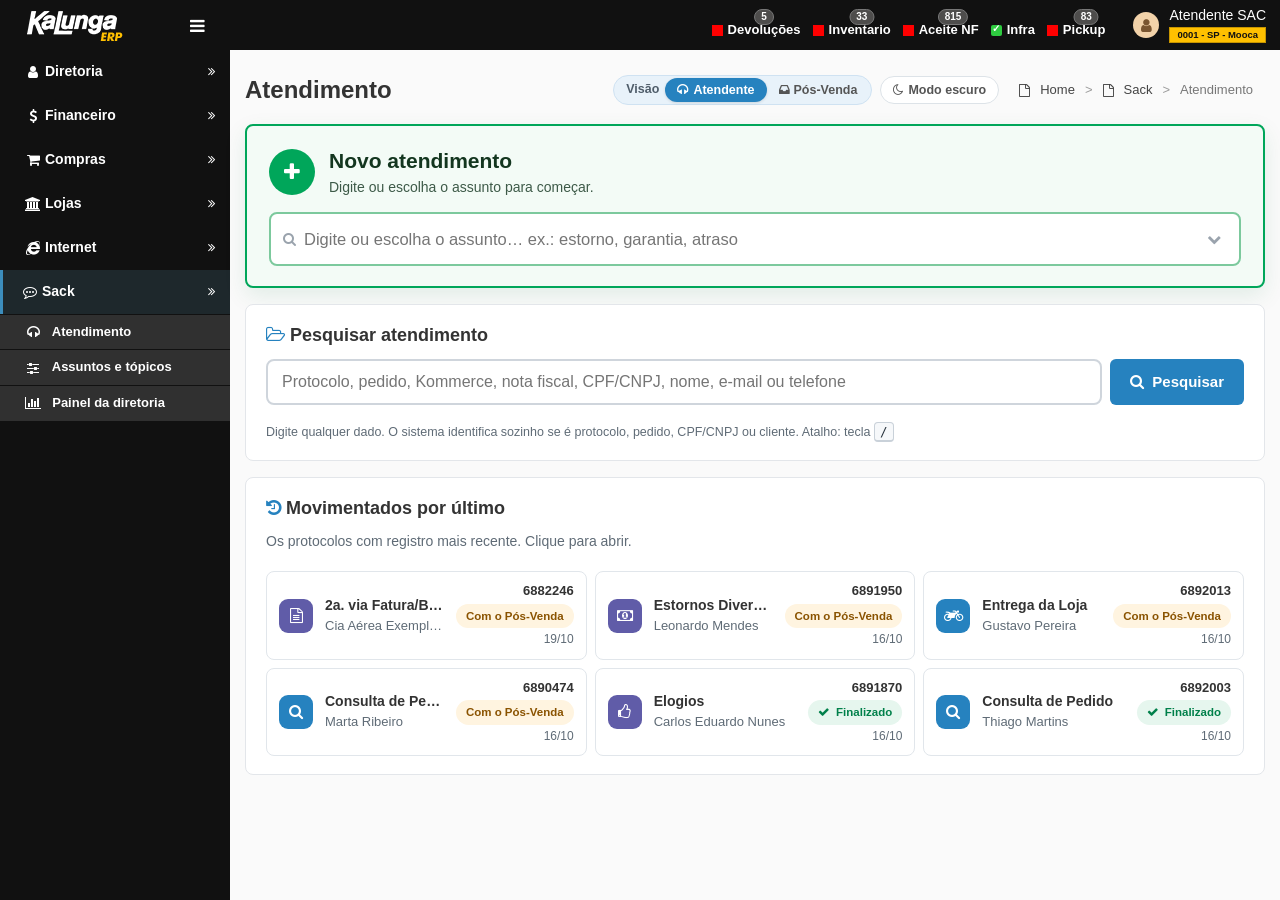
==== commit f915cd33: "novos ajustes" ====
--- a/index.html
+++ b/index.html
@@ -4,1524 +4,16 @@
 <meta charset="utf-8">
 <meta name="viewport" content="width=device-width, initial-scale=1, viewport-fit=cover">
 <title>SAC Atendimento</title>
-<style>/*!
- *  Font Awesome 4.7.0 by @davegandy - http://fontawesome.io - @fontawesome
- *  License - http://fontawesome.io/license (Font: SIL OFL 1.1, CSS: MIT License)
- */@font-face{font-family:'FontAwesome';src:url([data-uri]) format('woff2');font-weight:normal;font-style:normal}.fa{display:inline-block;font:normal normal normal 14px/1 FontAwesome;font-size:inherit;text-rendering:auto;-webkit-font-smoothing:antialiased;-moz-osx-font-smoothing:grayscale}.fa-lg{font-size:1.33333333em;line-height:.75em;vertical-align:-15%}.fa-2x{font-size:2em}.fa-3x{font-size:3em}.fa-4x{font-size:4em}.fa-5x{font-size:5em}.fa-fw{width:1.28571429em;text-align:center}.fa-ul{padding-left:0;margin-left:2.14285714em;list-style-type:none}.fa-ul>li{position:relative}.fa-li{position:absolute;left:-2.14285714em;width:2.14285714em;top:.14285714em;text-align:center}.fa-li.fa-lg{left:-1.85714286em}.fa-border{padding:.2em .25em .15em;border:solid .08em #eee;border-radius:.1em}.fa-pull-left{float:left}.fa-pull-right{float:right}.fa.fa-pull-left{margin-right:.3em}.fa.fa-pull-right{margin-left:.3em}.pull-right{float:right}.pull-left{float:left}.fa.pull-left{margin-right:.3em}.fa.pull-right{margin-left:.3em}.fa-spin{-webkit-animation:fa-spin 2s infinite linear;animation:fa-spin 2s infinite linear}.fa-pulse{-webkit-animation:fa-spin 1s infinite steps(8);animation:fa-spin 1s infinite steps(8)}@-webkit-keyframes fa-spin{0%{-webkit-transform:rotate(0deg);transform:rotate(0deg)}100%{-webkit-transform:rotate(359deg);transform:rotate(359deg)}}@keyframes fa-spin{0%{-webkit-transform:rotate(0deg);transform:rotate(0deg)}100%{-webkit-transform:rotate(359deg);transform:rotate(359deg)}}.fa-rotate-90{-ms-filter:"progid:DXImageTransform.Microsoft.BasicImage(rotation=1)";-webkit-transform:rotate(90deg);-ms-transform:rotate(90deg);transform:rotate(90deg)}.fa-rotate-180{-ms-filter:"progid:DXImageTransform.Microsoft.BasicImage(rotation=2)";-webkit-transform:rotate(180deg);-ms-transform:rotate(180deg);transform:rotate(180deg)}.fa-rotate-270{-ms-filter:"progid:DXImageTransform.Microsoft.BasicImage(rotation=3)";-webkit-transform:rotate(270deg);-ms-transform:rotate(270deg);transform:rotate(270deg)}.fa-flip-horizontal{-ms-filter:"progid:DXImageTransform.Microsoft.BasicImage(rotation=0, mirror=1)";-webkit-transform:scale(-1, 1);-ms-transform:scale(-1, 1);transform:scale(-1, 1)}.fa-flip-vertical{-ms-filter:"progid:DXImageTransform.Microsoft.BasicImage(rotation=2, mirror=1)";-webkit-transform:scale(1, -1);-ms-transform:scale(1, -1);transform:scale(1, -1)}:root .fa-rotate-90,:root .fa-rotate-180,:root .fa-rotate-270,:root .fa-flip-horizontal,:root .fa-flip-vertical{filter:none}.fa-stack{position:relative;display:inline-block;width:2em;height:2em;line-height:2em;vertical-align:middle}.fa-stack-1x,.fa-stack-2x{position:absolute;left:0;width:100%;text-align:center}.fa-stack-1x{line-height:inherit}.fa-stack-2x{font-size:2em}.fa-inverse{color:#fff}.fa-glass:before{content:"\f000"}.fa-music:before{content:"\f001"}.fa-search:before{content:"\f002"}.fa-envelope-o:before{content:"\f003"}.fa-heart:before{content:"\f004"}.fa-star:before{content:"\f005"}.fa-star-o:before{content:"\f006"}.fa-user:before{content:"\f007"}.fa-film:before{content:"\f008"}.fa-th-large:before{content:"\f009"}.fa-th:before{content:"\f00a"}.fa-th-list:before{content:"\f00b"}.fa-check:before{content:"\f00c"}.fa-remove:before,.fa-close:before,.fa-times:before{content:"\f00d"}.fa-search-plus:before{content:"\f00e"}.fa-search-minus:before{content:"\f010"}.fa-power-off:before{content:"\f011"}.fa-signal:before{content:"\f012"}.fa-gear:before,.fa-cog:before{content:"\f013"}.fa-trash-o:before{content:"\f014"}.fa-home:before{content:"\f015"}.fa-file-o:before{content:"\f016"}.fa-clock-o:before{content:"\f017"}.fa-road:before{content:"\f018"}.fa-download:before{content:"\f019"}.fa-arrow-circle-o-down:before{content:"\f01a"}.fa-arrow-circle-o-up:before{content:"\f01b"}.fa-inbox:before{content:"\f01c"}.fa-play-circle-o:before{content:"\f01d"}.fa-rotate-right:before,.fa-repeat:before{content:"\f01e"}.fa-refresh:before{content:"\f021"}.fa-list-alt:before{content:"\f022"}.fa-lock:before{content:"\f023"}.fa-flag:before{content:"\f024"}.fa-headphones:before{content:"\f025"}.fa-volume-off:before{content:"\f026"}.fa-volume-down:before{content:"\f027"}.fa-volume-up:before{content:"\f028"}.fa-qrcode:before{content:"\f029"}.fa-barcode:before{content:"\f02a"}.fa-tag:before{content:"\f02b"}.fa-tags:before{content:"\f02c"}.fa-book:before{content:"\f02d"}.fa-bookmark:before{content:"\f02e"}.fa-print:before{content:"\f02f"}.fa-camera:before{content:"\f030"}.fa-font:before{content:"\f031"}.fa-bold:before{content:"\f032"}.fa-italic:before{content:"\f033"}.fa-text-height:before{content:"\f034"}.fa-text-width:before{content:"\f035"}.fa-align-left:before{content:"\f036"}.fa-align-center:before{content:"\f037"}.fa-align-right:before{content:"\f038"}.fa-align-justify:before{content:"\f039"}.fa-list:before{content:"\f03a"}.fa-dedent:before,.fa-outdent:before{content:"\f03b"}.fa-indent:before{content:"\f03c"}.fa-video-camera:before{content:"\f03d"}.fa-photo:before,.fa-image:before,.fa-picture-o:before{content:"\f03e"}.fa-pencil:before{content:"\f040"}.fa-map-marker:before{content:"\f041"}.fa-adjust:before{content:"\f042"}.fa-tint:before{content:"\f043"}.fa-edit:before,.fa-pencil-square-o:before{content:"\f044"}.fa-share-square-o:before{content:"\f045"}.fa-check-square-o:before{content:"\f046"}.fa-arrows:before{content:"\f047"}.fa-step-backward:before{content:"\f048"}.fa-fast-backward:before{content:"\f049"}.fa-backward:before{content:"\f04a"}.fa-play:before{content:"\f04b"}.fa-pause:before{content:"\f04c"}.fa-stop:before{content:"\f04d"}.fa-forward:before{content:"\f04e"}.fa-fast-forward:before{content:"\f050"}.fa-step-forward:before{content:"\f051"}.fa-eject:before{content:"\f052"}.fa-chevron-left:before{content:"\f053"}.fa-chevron-right:before{content:"\f054"}.fa-plus-circle:before{content:"\f055"}.fa-minus-circle:before{content:"\f056"}.fa-times-circle:before{content:"\f057"}.fa-check-circle:before{content:"\f058"}.fa-question-circle:before{content:"\f059"}.fa-info-circle:before{content:"\f05a"}.fa-crosshairs:before{content:"\f05b"}.fa-times-circle-o:before{content:"\f05c"}.fa-check-circle-o:before{content:"\f05d"}.fa-ban:before{content:"\f05e"}.fa-arrow-left:before{content:"\f060"}.fa-arrow-right:before{content:"\f061"}.fa-arrow-up:before{content:"\f062"}.fa-arrow-down:before{content:"\f063"}.fa-mail-forward:before,.fa-share:before{content:"\f064"}.fa-expand:before{content:"\f065"}.fa-compress:before{content:"\f066"}.fa-plus:before{content:"\f067"}.fa-minus:before{content:"\f068"}.fa-asterisk:before{content:"\f069"}.fa-exclamation-circle:before{content:"\f06a"}.fa-gift:before{content:"\f06b"}.fa-leaf:before{content:"\f06c"}.fa-fire:before{content:"\f06d"}.fa-eye:before{content:"\f06e"}.fa-eye-slash:before{content:"\f070"}.fa-warning:before,.fa-exclamation-triangle:before{content:"\f071"}.fa-plane:before{content:"\f072"}.fa-calendar:before{content:"\f073"}.fa-random:before{content:"\f074"}.fa-comment:before{content:"\f075"}.fa-magnet:before{content:"\f076"}.fa-chevron-up:before{content:"\f077"}.fa-chevron-down:before{content:"\f078"}.fa-retweet:before{content:"\f079"}.fa-shopping-cart:before{content:"\f07a"}.fa-folder:before{content:"\f07b"}.fa-folder-open:before{content:"\f07c"}.fa-arrows-v:before{content:"\f07d"}.fa-arrows-h:before{content:"\f07e"}.fa-bar-chart-o:before,.fa-bar-chart:before{content:"\f080"}.fa-twitter-square:before{content:"\f081"}.fa-facebook-square:before{content:"\f082"}.fa-camera-retro:before{content:"\f083"}.fa-key:before{content:"\f084"}.fa-gears:before,.fa-cogs:before{content:"\f085"}.fa-comments:before{content:"\f086"}.fa-thumbs-o-up:before{content:"\f087"}.fa-thumbs-o-down:before{content:"\f088"}.fa-star-half:before{content:"\f089"}.fa-heart-o:before{content:"\f08a"}.fa-sign-out:before{content:"\f08b"}.fa-linkedin-square:before{content:"\f08c"}.fa-thumb-tack:before{content:"\f08d"}.fa-external-link:before{content:"\f08e"}.fa-sign-in:before{content:"\f090"}.fa-trophy:before{content:"\f091"}.fa-github-square:before{content:"\f092"}.fa-upload:before{content:"\f093"}.fa-lemon-o:before{content:"\f094"}.fa-phone:before{content:"\f095"}.fa-square-o:before{content:"\f096"}.fa-bookmark-o:before{content:"\f097"}.fa-phone-square:before{content:"\f098"}.fa-twitter:before{content:"\f099"}.fa-facebook-f:before,.fa-facebook:before{content:"\f09a"}.fa-github:before{content:"\f09b"}.fa-unlock:before{content:"\f09c"}.fa-credit-card:before{content:"\f09d"}.fa-feed:before,.fa-rss:before{content:"\f09e"}.fa-hdd-o:before{content:"\f0a0"}.fa-bullhorn:before{content:"\f0a1"}.fa-bell:before{content:"\f0f3"}.fa-certificate:before{content:"\f0a3"}.fa-hand-o-right:before{content:"\f0a4"}.fa-hand-o-left:before{content:"\f0a5"}.fa-hand-o-up:before{content:"\f0a6"}.fa-hand-o-down:before{content:"\f0a7"}.fa-arrow-circle-left:before{content:"\f0a8"}.fa-arrow-circle-right:before{content:"\f0a9"}.fa-arrow-circle-up:before{content:"\f0aa"}.fa-arrow-circle-down:before{content:"\f0ab"}.fa-globe:before{content:"\f0ac"}.fa-wrench:before{content:"\f0ad"}.fa-tasks:before{content:"\f0ae"}.fa-filter:before{content:"\f0b0"}.fa-briefcase:before{content:"\f0b1"}.fa-arrows-alt:before{content:"\f0b2"}.fa-group:before,.fa-users:before{content:"\f0c0"}.fa-chain:before,.fa-link:before{content:"\f0c1"}.fa-cloud:before{content:"\f0c2"}.fa-flask:before{content:"\f0c3"}.fa-cut:before,.fa-scissors:before{content:"\f0c4"}.fa-copy:before,.fa-files-o:before{content:"\f0c5"}.fa-paperclip:before{content:"\f0c6"}.fa-save:before,.fa-floppy-o:before{content:"\f0c7"}.fa-square:before{content:"\f0c8"}.fa-navicon:before,.fa-reorder:before,.fa-bars:before{content:"\f0c9"}.fa-list-ul:before{content:"\f0ca"}.fa-list-ol:before{content:"\f0cb"}.fa-strikethrough:before{content:"\f0cc"}.fa-underline:before{content:"\f0cd"}.fa-table:before{content:"\f0ce"}.fa-magic:before{content:"\f0d0"}.fa-truck:before{content:"\f0d1"}.fa-pinterest:before{content:"\f0d2"}.fa-pinterest-square:before{content:"\f0d3"}.fa-google-plus-square:before{content:"\f0d4"}.fa-google-plus:before{content:"\f0d5"}.fa-money:before{content:"\f0d6"}.fa-caret-down:before{content:"\f0d7"}.fa-caret-up:before{content:"\f0d8"}.fa-caret-left:before{content:"\f0d9"}.fa-caret-right:before{content:"\f0da"}.fa-columns:before{content:"\f0db"}.fa-unsorted:before,.fa-sort:before{content:"\f0dc"}.fa-sort-down:before,.fa-sort-desc:before{content:"\f0dd"}.fa-sort-up:before,.fa-sort-asc:before{content:"\f0de"}.fa-envelope:before{content:"\f0e0"}.fa-linkedin:before{content:"\f0e1"}.fa-rotate-left:before,.fa-undo:before{content:"\f0e2"}.fa-legal:before,.fa-gavel:before{content:"\f0e3"}.fa-dashboard:before,.fa-tachometer:before{content:"\f0e4"}.fa-comment-o:before{content:"\f0e5"}.fa-comments-o:before{content:"\f0e6"}.fa-flash:before,.fa-bolt:before{content:"\f0e7"}.fa-sitemap:before{content:"\f0e8"}.fa-umbrella:before{content:"\f0e9"}.fa-paste:before,.fa-clipboard:before{content:"\f0ea"}.fa-lightbulb-o:before{content:"\f0eb"}.fa-exchange:before{content:"\f0ec"}.fa-cloud-download:before{content:"\f0ed"}.fa-cloud-upload:before{content:"\f0ee"}.fa-user-md:before{content:"\f0f0"}.fa-stethoscope:before{content:"\f0f1"}.fa-suitcase:before{content:"\f0f2"}.fa-bell-o:before{content:"\f0a2"}.fa-coffee:before{content:"\f0f4"}.fa-cutlery:before{content:"\f0f5"}.fa-file-text-o:before{content:"\f0f6"}.fa-building-o:before{content:"\f0f7"}.fa-hospital-o:before{content:"\f0f8"}.fa-ambulance:before{content:"\f0f9"}.fa-medkit:before{content:"\f0fa"}.fa-fighter-jet:before{content:"\f0fb"}.fa-beer:before{content:"\f0fc"}.fa-h-square:before{content:"\f0fd"}.fa-plus-square:before{content:"\f0fe"}.fa-angle-double-left:before{content:"\f100"}.fa-angle-double-right:before{content:"\f101"}.fa-angle-double-up:before{content:"\f102"}.fa-angle-double-down:before{content:"\f103"}.fa-angle-left:before{content:"\f104"}.fa-angle-right:before{content:"\f105"}.fa-angle-up:before{content:"\f106"}.fa-angle-down:before{content:"\f107"}.fa-desktop:before{content:"\f108"}.fa-laptop:before{content:"\f109"}.fa-tablet:before{content:"\f10a"}.fa-mobile-phone:before,.fa-mobile:before{content:"\f10b"}.fa-circle-o:before{content:"\f10c"}.fa-quote-left:before{content:"\f10d"}.fa-quote-right:before{content:"\f10e"}.fa-spinner:before{content:"\f110"}.fa-circle:before{content:"\f111"}.fa-mail-reply:before,.fa-reply:before{content:"\f112"}.fa-github-alt:before{content:"\f113"}.fa-folder-o:before{content:"\f114"}.fa-folder-open-o:before{content:"\f115"}.fa-smile-o:before{content:"\f118"}.fa-frown-o:before{content:"\f119"}.fa-meh-o:before{content:"\f11a"}.fa-gamepad:before{content:"\f11b"}.fa-keyboard-o:before{content:"\f11c"}.fa-flag-o:before{content:"\f11d"}.fa-flag-checkered:before{content:"\f11e"}.fa-terminal:before{content:"\f120"}.fa-code:before{content:"\f121"}.fa-mail-reply-all:before,.fa-reply-all:before{content:"\f122"}.fa-star-half-empty:before,.fa-star-half-full:before,.fa-star-half-o:before{content:"\f123"}.fa-location-arrow:before{content:"\f124"}.fa-crop:before{content:"\f125"}.fa-code-fork:before{content:"\f126"}.fa-unlink:before,.fa-chain-broken:before{content:"\f127"}.fa-question:before{content:"\f128"}.fa-info:before{content:"\f129"}.fa-exclamation:before{content:"\f12a"}.fa-superscript:before{content:"\f12b"}.fa-subscript:before{content:"\f12c"}.fa-eraser:before{content:"\f12d"}.fa-puzzle-piece:before{content:"\f12e"}.fa-microphone:before{content:"\f130"}.fa-microphone-slash:before{content:"\f131"}.fa-shield:before{content:"\f132"}.fa-calendar-o:before{content:"\f133"}.fa-fire-extinguisher:before{content:"\f134"}.fa-rocket:before{content:"\f135"}.fa-maxcdn:before{content:"\f136"}.fa-chevron-circle-left:before{content:"\f137"}.fa-chevron-circle-right:before{content:"\f138"}.fa-chevron-circle-up:before{content:"\f139"}.fa-chevron-circle-down:before{content:"\f13a"}.fa-html5:before{content:"\f13b"}.fa-css3:before{content:"\f13c"}.fa-anchor:before{content:"\f13d"}.fa-unlock-alt:before{content:"\f13e"}.fa-bullseye:before{content:"\f140"}.fa-ellipsis-h:before{content:"\f141"}.fa-ellipsis-v:before{content:"\f142"}.fa-rss-square:before{content:"\f143"}.fa-play-circle:before{content:"\f144"}.fa-ticket:before{content:"\f145"}.fa-minus-square:before{content:"\f146"}.fa-minus-square-o:before{content:"\f147"}.fa-level-up:before{content:"\f148"}.fa-level-down:before{content:"\f149"}.fa-check-square:before{content:"\f14a"}.fa-pencil-square:before{content:"\f14b"}.fa-external-link-square:before{content:"\f14c"}.fa-share-square:before{content:"\f14d"}.fa-compass:before{content:"\f14e"}.fa-toggle-down:before,.fa-caret-square-o-down:before{content:"\f150"}.fa-toggle-up:before,.fa-caret-square-o-up:before{content:"\f151"}.fa-toggle-right:before,.fa-caret-square-o-right:before{content:"\f152"}.fa-euro:before,.fa-eur:before{content:"\f153"}.fa-gbp:before{content:"\f154"}.fa-dollar:before,.fa-usd:before{content:"\f155"}.fa-rupee:before,.fa-inr:before{content:"\f156"}.fa-cny:before,.fa-rmb:before,.fa-yen:before,.fa-jpy:before{content:"\f157"}.fa-ruble:before,.fa-rouble:before,.fa-rub:before{content:"\f158"}.fa-won:before,.fa-krw:before{content:"\f159"}.fa-bitcoin:before,.fa-btc:before{content:"\f15a"}.fa-file:before{content:"\f15b"}.fa-file-text:before{content:"\f15c"}.fa-sort-alpha-asc:before{content:"\f15d"}.fa-sort-alpha-desc:before{content:"\f15e"}.fa-sort-amount-asc:before{content:"\f160"}.fa-sort-amount-desc:before{content:"\f161"}.fa-sort-numeric-asc:before{content:"\f162"}.fa-sort-numeric-desc:before{content:"\f163"}.fa-thumbs-up:before{content:"\f164"}.fa-thumbs-down:before{content:"\f165"}.fa-youtube-square:before{content:"\f166"}.fa-youtube:before{content:"\f167"}.fa-xing:before{content:"\f168"}.fa-xing-square:before{content:"\f169"}.fa-youtube-play:before{content:"\f16a"}.fa-dropbox:before{content:"\f16b"}.fa-stack-overflow:before{content:"\f16c"}.fa-instagram:before{content:"\f16d"}.fa-flickr:before{content:"\f16e"}.fa-adn:before{content:"\f170"}.fa-bitbucket:before{content:"\f171"}.fa-bitbucket-square:before{content:"\f172"}.fa-tumblr:before{content:"\f173"}.fa-tumblr-square:before{content:"\f174"}.fa-long-arrow-down:before{content:"\f175"}.fa-long-arrow-up:before{content:"\f176"}.fa-long-arrow-left:before{content:"\f177"}.fa-long-arrow-right:before{content:"\f178"}.fa-apple:before{content:"\f179"}.fa-windows:before{content:"\f17a"}.fa-android:before{content:"\f17b"}.fa-linux:before{content:"\f17c"}.fa-dribbble:before{content:"\f17d"}.fa-skype:before{content:"\f17e"}.fa-foursquare:before{content:"\f180"}.fa-trello:before{content:"\f181"}.fa-female:before{content:"\f182"}.fa-male:before{content:"\f183"}.fa-gittip:before,.fa-gratipay:before{content:"\f184"}.fa-sun-o:before{content:"\f185"}.fa-moon-o:before{content:"\f186"}.fa-archive:before{content:"\f187"}.fa-bug:before{content:"\f188"}.fa-vk:before{content:"\f189"}.fa-weibo:before{content:"\f18a"}.fa-renren:before{content:"\f18b"}.fa-pagelines:before{content:"\f18c"}.fa-stack-exchange:before{content:"\f18d"}.fa-arrow-circle-o-right:before{content:"\f18e"}.fa-arrow-circle-o-left:before{content:"\f190"}.fa-toggle-left:before,.fa-caret-square-o-left:before{content:"\f191"}.fa-dot-circle-o:before{content:"\f192"}.fa-wheelchair:before{content:"\f193"}.fa-vimeo-square:before{content:"\f194"}.fa-turkish-lira:before,.fa-try:before{content:"\f195"}.fa-plus-square-o:before{content:"\f196"}.fa-space-shuttle:before{content:"\f197"}.fa-slack:before{content:"\f198"}.fa-envelope-square:before{content:"\f199"}.fa-wordpress:before{content:"\f19a"}.fa-openid:before{content:"\f19b"}.fa-institution:before,.fa-bank:before,.fa-university:before{content:"\f19c"}.fa-mortar-board:before,.fa-graduation-cap:before{content:"\f19d"}.fa-yahoo:before{content:"\f19e"}.fa-google:before{content:"\f1a0"}.fa-reddit:before{content:"\f1a1"}.fa-reddit-square:before{content:"\f1a2"}.fa-stumbleupon-circle:before{content:"\f1a3"}.fa-stumbleupon:before{content:"\f1a4"}.fa-delicious:before{content:"\f1a5"}.fa-digg:before{content:"\f1a6"}.fa-pied-piper-pp:before{content:"\f1a7"}.fa-pied-piper-alt:before{content:"\f1a8"}.fa-drupal:before{content:"\f1a9"}.fa-joomla:before{content:"\f1aa"}.fa-language:before{content:"\f1ab"}.fa-fax:before{content:"\f1ac"}.fa-building:before{content:"\f1ad"}.fa-child:before{content:"\f1ae"}.fa-paw:before{content:"\f1b0"}.fa-spoon:before{content:"\f1b1"}.fa-cube:before{content:"\f1b2"}.fa-cubes:before{content:"\f1b3"}.fa-behance:before{content:"\f1b4"}.fa-behance-square:before{content:"\f1b5"}.fa-steam:before{content:"\f1b6"}.fa-steam-square:before{content:"\f1b7"}.fa-recycle:before{content:"\f1b8"}.fa-automobile:before,.fa-car:before{content:"\f1b9"}.fa-cab:before,.fa-taxi:before{content:"\f1ba"}.fa-tree:before{content:"\f1bb"}.fa-spotify:before{content:"\f1bc"}.fa-deviantart:before{content:"\f1bd"}.fa-soundcloud:before{content:"\f1be"}.fa-database:before{content:"\f1c0"}.fa-file-pdf-o:before{content:"\f1c1"}.fa-file-word-o:before{content:"\f1c2"}.fa-file-excel-o:before{content:"\f1c3"}.fa-file-powerpoint-o:before{content:"\f1c4"}.fa-file-photo-o:before,.fa-file-picture-o:before,.fa-file-image-o:before{content:"\f1c5"}.fa-file-zip-o:before,.fa-file-archive-o:before{content:"\f1c6"}.fa-file-sound-o:before,.fa-file-audio-o:before{content:"\f1c7"}.fa-file-movie-o:before,.fa-file-video-o:before{content:"\f1c8"}.fa-file-code-o:before{content:"\f1c9"}.fa-vine:before{content:"\f1ca"}.fa-codepen:before{content:"\f1cb"}.fa-jsfiddle:before{content:"\f1cc"}.fa-life-bouy:before,.fa-life-buoy:before,.fa-life-saver:before,.fa-support:before,.fa-life-ring:before{content:"\f1cd"}.fa-circle-o-notch:before{content:"\f1ce"}.fa-ra:before,.fa-resistance:before,.fa-rebel:before{content:"\f1d0"}.fa-ge:before,.fa-empire:before{content:"\f1d1"}.fa-git-square:before{content:"\f1d2"}.fa-git:before{content:"\f1d3"}.fa-y-combinator-square:before,.fa-yc-square:before,.fa-hacker-news:before{content:"\f1d4"}.fa-tencent-weibo:before{content:"\f1d5"}.fa-qq:before{content:"\f1d6"}.fa-wechat:before,.fa-weixin:before{content:"\f1d7"}.fa-send:before,.fa-paper-plane:before{content:"\f1d8"}.fa-send-o:before,.fa-paper-plane-o:before{content:"\f1d9"}.fa-history:before{content:"\f1da"}.fa-circle-thin:before{content:"\f1db"}.fa-header:before{content:"\f1dc"}.fa-paragraph:before{content:"\f1dd"}.fa-sliders:before{content:"\f1de"}.fa-share-alt:before{content:"\f1e0"}.fa-share-alt-square:before{content:"\f1e1"}.fa-bomb:before{content:"\f1e2"}.fa-soccer-ball-o:before,.fa-futbol-o:before{content:"\f1e3"}.fa-tty:before{content:"\f1e4"}.fa-binoculars:before{content:"\f1e5"}.fa-plug:before{content:"\f1e6"}.fa-slideshare:before{content:"\f1e7"}.fa-twitch:before{content:"\f1e8"}.fa-yelp:before{content:"\f1e9"}.fa-newspaper-o:before{content:"\f1ea"}.fa-wifi:before{content:"\f1eb"}.fa-calculator:before{content:"\f1ec"}.fa-paypal:before{content:"\f1ed"}.fa-google-wallet:before{content:"\f1ee"}.fa-cc-visa:before{content:"\f1f0"}.fa-cc-mastercard:before{content:"\f1f1"}.fa-cc-discover:before{content:"\f1f2"}.fa-cc-amex:before{content:"\f1f3"}.fa-cc-paypal:before{content:"\f1f4"}.fa-cc-stripe:before{content:"\f1f5"}.fa-bell-slash:before{content:"\f1f6"}.fa-bell-slash-o:before{content:"\f1f7"}.fa-trash:before{content:"\f1f8"}.fa-copyright:before{content:"\f1f9"}.fa-at:before{content:"\f1fa"}.fa-eyedropper:before{content:"\f1fb"}.fa-paint-brush:before{content:"\f1fc"}.fa-birthday-cake:before{content:"\f1fd"}.fa-area-chart:before{content:"\f1fe"}.fa-pie-chart:before{content:"\f200"}.fa-line-chart:before{content:"\f201"}.fa-lastfm:before{content:"\f202"}.fa-lastfm-square:before{content:"\f203"}.fa-toggle-off:before{content:"\f204"}.fa-toggle-on:before{content:"\f205"}.fa-bicycle:before{content:"\f206"}.fa-bus:before{content:"\f207"}.fa-ioxhost:before{content:"\f208"}.fa-angellist:before{content:"\f209"}.fa-cc:before{content:"\f20a"}.fa-shekel:before,.fa-sheqel:before,.fa-ils:before{content:"\f20b"}.fa-meanpath:before{content:"\f20c"}.fa-buysellads:before{content:"\f20d"}.fa-connectdevelop:before{content:"\f20e"}.fa-dashcube:before{content:"\f210"}.fa-forumbee:before{content:"\f211"}.fa-leanpub:before{content:"\f212"}.fa-sellsy:before{content:"\f213"}.fa-shirtsinbulk:before{content:"\f214"}.fa-simplybuilt:before{content:"\f215"}.fa-skyatlas:before{content:"\f216"}.fa-cart-plus:before{content:"\f217"}.fa-cart-arrow-down:before{content:"\f218"}.fa-diamond:before{content:"\f219"}.fa-ship:before{content:"\f21a"}.fa-user-secret:before{content:"\f21b"}.fa-motorcycle:before{content:"\f21c"}.fa-street-view:before{content:"\f21d"}.fa-heartbeat:before{content:"\f21e"}.fa-venus:before{content:"\f221"}.fa-mars:before{content:"\f222"}.fa-mercury:before{content:"\f223"}.fa-intersex:before,.fa-transgender:before{content:"\f224"}.fa-transgender-alt:before{content:"\f225"}.fa-venus-double:before{content:"\f226"}.fa-mars-double:before{content:"\f227"}.fa-venus-mars:before{content:"\f228"}.fa-mars-stroke:before{content:"\f229"}.fa-mars-stroke-v:before{content:"\f22a"}.fa-mars-stroke-h:before{content:"\f22b"}.fa-neuter:before{content:"\f22c"}.fa-genderless:before{content:"\f22d"}.fa-facebook-official:before{content:"\f230"}.fa-pinterest-p:before{content:"\f231"}.fa-whatsapp:before{content:"\f232"}.fa-server:before{content:"\f233"}.fa-user-plus:before{content:"\f234"}.fa-user-times:before{content:"\f235"}.fa-hotel:before,.fa-bed:before{content:"\f236"}.fa-viacoin:before{content:"\f237"}.fa-train:before{content:"\f238"}.fa-subway:before{content:"\f239"}.fa-medium:before{content:"\f23a"}.fa-yc:before,.fa-y-combinator:before{content:"\f23b"}.fa-optin-monster:before{content:"\f23c"}.fa-opencart:before{content:"\f23d"}.fa-expeditedssl:before{content:"\f23e"}.fa-battery-4:before,.fa-battery:before,.fa-battery-full:before{content:"\f240"}.fa-battery-3:before,.fa-battery-three-quarters:before{content:"\f241"}.fa-battery-2:before,.fa-battery-half:before{content:"\f242"}.fa-battery-1:before,.fa-battery-quarter:before{content:"\f243"}.fa-battery-0:before,.fa-battery-empty:before{content:"\f244"}.fa-mouse-pointer:before{content:"\f245"}.fa-i-cursor:before{content:"\f246"}.fa-object-group:before{content:"\f247"}.fa-object-ungroup:before{content:"\f248"}.fa-sticky-note:before{content:"\f249"}.fa-sticky-note-o:before{content:"\f24a"}.fa-cc-jcb:before{content:"\f24b"}.fa-cc-diners-club:before{content:"\f24c"}.fa-clone:before{content:"\f24d"}.fa-balance-scale:before{content:"\f24e"}.fa-hourglass-o:before{content:"\f250"}.fa-hourglass-1:before,.fa-hourglass-start:before{content:"\f251"}.fa-hourglass-2:before,.fa-hourglass-half:before{content:"\f252"}.fa-hourglass-3:before,.fa-hourglass-end:before{content:"\f253"}.fa-hourglass:before{content:"\f254"}.fa-hand-grab-o:before,.fa-hand-rock-o:before{content:"\f255"}.fa-hand-stop-o:before,.fa-hand-paper-o:before{content:"\f256"}.fa-hand-scissors-o:before{content:"\f257"}.fa-hand-lizard-o:before{content:"\f258"}.fa-hand-spock-o:before{content:"\f259"}.fa-hand-pointer-o:before{content:"\f25a"}.fa-hand-peace-o:before{content:"\f25b"}.fa-trademark:before{content:"\f25c"}.fa-registered:before{content:"\f25d"}.fa-creative-commons:before{content:"\f25e"}.fa-gg:before{content:"\f260"}.fa-gg-circle:before{content:"\f261"}.fa-tripadvisor:before{content:"\f262"}.fa-odnoklassniki:before{content:"\f263"}.fa-odnoklassniki-square:before{content:"\f264"}.fa-get-pocket:before{content:"\f265"}.fa-wikipedia-w:before{content:"\f266"}.fa-safari:before{content:"\f267"}.fa-chrome:before{content:"\f268"}.fa-firefox:before{content:"\f269"}.fa-opera:before{content:"\f26a"}.fa-internet-explorer:before{content:"\f26b"}.fa-tv:before,.fa-television:before{content:"\f26c"}.fa-contao:before{content:"\f26d"}.fa-500px:before{content:"\f26e"}.fa-amazon:before{content:"\f270"}.fa-calendar-plus-o:before{content:"\f271"}.fa-calendar-minus-o:before{content:"\f272"}.fa-calendar-times-o:before{content:"\f273"}.fa-calendar-check-o:before{content:"\f274"}.fa-industry:before{content:"\f275"}.fa-map-pin:before{content:"\f276"}.fa-map-signs:before{content:"\f277"}.fa-map-o:before{content:"\f278"}.fa-map:before{content:"\f279"}.fa-commenting:before{content:"\f27a"}.fa-commenting-o:before{content:"\f27b"}.fa-houzz:before{content:"\f27c"}.fa-vimeo:before{content:"\f27d"}.fa-black-tie:before{content:"\f27e"}.fa-fonticons:before{content:"\f280"}.fa-reddit-alien:before{content:"\f281"}.fa-edge:before{content:"\f282"}.fa-credit-card-alt:before{content:"\f283"}.fa-codiepie:before{content:"\f284"}.fa-modx:before{content:"\f285"}.fa-fort-awesome:before{content:"\f286"}.fa-usb:before{content:"\f287"}.fa-product-hunt:before{content:"\f288"}.fa-mixcloud:before{content:"\f289"}.fa-scribd:before{content:"\f28a"}.fa-pause-circle:before{content:"\f28b"}.fa-pause-circle-o:before{content:"\f28c"}.fa-stop-circle:before{content:"\f28d"}.fa-stop-circle-o:before{content:"\f28e"}.fa-shopping-bag:before{content:"\f290"}.fa-shopping-basket:before{content:"\f291"}.fa-hashtag:before{content:"\f292"}.fa-bluetooth:before{content:"\f293"}.fa-bluetooth-b:before{content:"\f294"}.fa-percent:before{content:"\f295"}.fa-gitlab:before{content:"\f296"}.fa-wpbeginner:before{content:"\f297"}.fa-wpforms:before{content:"\f298"}.fa-envira:before{content:"\f299"}.fa-universal-access:before{content:"\f29a"}.fa-wheelchair-alt:before{content:"\f29b"}.fa-question-circle-o:before{content:"\f29c"}.fa-blind:before{content:"\f29d"}.fa-audio-description:before{content:"\f29e"}.fa-volume-control-phone:before{content:"\f2a0"}.fa-braille:before{content:"\f2a1"}.fa-assistive-listening-systems:before{content:"\f2a2"}.fa-asl-interpreting:before,.fa-american-sign-language-interpreting:before{content:"\f2a3"}.fa-deafness:before,.fa-hard-of-hearing:before,.fa-deaf:before{content:"\f2a4"}.fa-glide:before{content:"\f2a5"}.fa-glide-g:before{content:"\f2a6"}.fa-signing:before,.fa-sign-language:before{content:"\f2a7"}.fa-low-vision:before{content:"\f2a8"}.fa-viadeo:before{content:"\f2a9"}.fa-viadeo-square:before{content:"\f2aa"}.fa-snapchat:before{content:"\f2ab"}.fa-snapchat-ghost:before{content:"\f2ac"}.fa-snapchat-square:before{content:"\f2ad"}.fa-pied-piper:before{content:"\f2ae"}.fa-first-order:before{content:"\f2b0"}.fa-yoast:before{content:"\f2b1"}.fa-themeisle:before{content:"\f2b2"}.fa-google-plus-circle:before,.fa-google-plus-official:before{content:"\f2b3"}.fa-fa:before,.fa-font-awesome:before{content:"\f2b4"}.fa-handshake-o:before{content:"\f2b5"}.fa-envelope-open:before{content:"\f2b6"}.fa-envelope-open-o:before{content:"\f2b7"}.fa-linode:before{content:"\f2b8"}.fa-address-book:before{content:"\f2b9"}.fa-address-book-o:before{content:"\f2ba"}.fa-vcard:before,.fa-address-card:before{content:"\f2bb"}.fa-vcard-o:before,.fa-address-card-o:before{content:"\f2bc"}.fa-user-circle:before{content:"\f2bd"}.fa-user-circle-o:before{content:"\f2be"}.fa-user-o:before{content:"\f2c0"}.fa-id-badge:before{content:"\f2c1"}.fa-drivers-license:before,.fa-id-card:before{content:"\f2c2"}.fa-drivers-license-o:before,.fa-id-card-o:before{content:"\f2c3"}.fa-quora:before{content:"\f2c4"}.fa-free-code-camp:before{content:"\f2c5"}.fa-telegram:before{content:"\f2c6"}.fa-thermometer-4:before,.fa-thermometer:before,.fa-thermometer-full:before{content:"\f2c7"}.fa-thermometer-3:before,.fa-thermometer-three-quarters:before{content:"\f2c8"}.fa-thermometer-2:before,.fa-thermometer-half:before{content:"\f2c9"}.fa-thermometer-1:before,.fa-thermometer-quarter:before{content:"\f2ca"}.fa-thermometer-0:before,.fa-thermometer-empty:before{content:"\f2cb"}.fa-shower:before{content:"\f2cc"}.fa-bathtub:before,.fa-s15:before,.fa-bath:before{content:"\f2cd"}.fa-podcast:before{content:"\f2ce"}.fa-window-maximize:before{content:"\f2d0"}.fa-window-minimize:before{content:"\f2d1"}.fa-window-restore:before{content:"\f2d2"}.fa-times-rectangle:before,.fa-window-close:before{content:"\f2d3"}.fa-times-rectangle-o:before,.fa-window-close-o:before{content:"\f2d4"}.fa-bandcamp:before{content:"\f2d5"}.fa-grav:before{content:"\f2d6"}.fa-etsy:before{content:"\f2d7"}.fa-imdb:before{content:"\f2d8"}.fa-ravelry:before{content:"\f2d9"}.fa-eercast:before{content:"\f2da"}.fa-microchip:before{content:"\f2db"}.fa-snowflake-o:before{content:"\f2dc"}.fa-superpowers:before{content:"\f2dd"}.fa-wpexplorer:before{content:"\f2de"}.fa-meetup:before{content:"\f2e0"}.sr-only{position:absolute;width:1px;height:1px;padding:0;margin:-1px;overflow:hidden;clip:rect(0, 0, 0, 0);border:0}.sr-only-focusable:active,.sr-only-focusable:focus{position:static;width:auto;height:auto;margin:0;overflow:visible;clip:auto}
-</style>
-<style>
-/* Réplica do layout do ERP Kalunga (AdminLTE, skin preta): barra superior e menu #111, conteúdo #fafafa, caixas brancas com cabeçalho azul #2682bf */
-:root{
-  color-scheme:light;
-  --shell:#111111; --menu-active:#1e282c; --menu-edge:#3c8dbc; --menu-sub:#303030; --menu-fg:#ffffff; --menu-muted:#b8c7ce;
-  --page:#fafafa; --box:#ffffff; --border:#d6d6d6; --input:#d2d6de;
-  --head:#2682bf; --green:#00a65a; --tag:#ffc000; --badge:#4e4d4c;
-  --text:#333333; --text-2:#666666; --muted:#999999;
-  --orange:#ff851b; --aqua:#00c0ef; --tgreen:#00a65a; --purple:#605ca8; --red:#dd4b39; --blue:#0073b7;
-  --s-a:#2682bf; --s-p:#ff851b;
-  --h1:#e3eff9; --h2:#b9d6ef; --h3:#7fb3e0; --h4:#3f8ccc; --h5:#2682bf; --h6:#175a8a;
-  --font:"Helvetica Neue",Helvetica,Arial,sans-serif;
-}
-*{box-sizing:border-box}
-html,body{margin:0}
-body{background:var(--page);color:var(--text);font:14px/1.42857 var(--font)}
-a{color:inherit;text-decoration:none}
-/* barra superior */
-.main-header{position:sticky;top:0;z-index:30;height:50px;background:var(--shell);display:flex;align-items:center;color:#fff}
-.logo{width:230px;height:50px;display:flex;align-items:center;justify-content:space-between;padding:0 15px 0 16px;flex:none}
-.logo img{height:31px;display:block}
-.logo .fa{font-size:17px;color:#fff;margin-left:auto}
-.notif{margin-left:auto;display:flex;align-items:center;gap:0;padding-right:8px}
-.notif .it{position:relative;display:flex;align-items:center;gap:5px;padding:14px 6px 4px;font-weight:700;font-size:13px;white-space:nowrap}
-.notif .sq{width:11px;height:11px;display:inline-block}
-.notif .sq.r{background:#ff0000}.notif .sq.g{background:#2ecc40;border-radius:2px;position:relative}
-.notif .sq.g::after{content:"\2713";position:absolute;inset:-3px 0 0 1px;font-size:10px;color:#fff;font-weight:700}
-.notif .cnt{position:absolute;top:2px;left:50%;transform:translateX(-10%);background:var(--badge);color:#fff;font-size:10px;font-weight:700;line-height:1;padding:2px 6px;border-radius:9px;border:1px solid #777}
-.lojas{display:flex;flex-direction:column;align-items:center;font-size:10px;font-weight:700;padding:0 16px}
-.lojas .fa{font-size:15px}
-.user{display:flex;align-items:center;gap:10px;padding:0 14px}
-.avatar{width:26px;height:26px;border-radius:50%;background:#f2d2a9;display:grid;place-items:center;color:#7a5530;font-size:15px}
-.uname{font-size:14px;line-height:1.2;text-align:center}
-.uname span{display:block;margin-top:3px;background:var(--tag);color:#111;font-size:9.5px;font-weight:700;padding:1px 4px;border:1px solid #c79500}
-.gear{padding:0 18px 0 22px;font-size:15px}
-/* menu lateral */
-.wrap{display:grid;grid-template-columns:230px minmax(0,1fr);min-height:calc(100vh - 50px)}
-.sidebar{background:var(--shell);color:var(--menu-fg)}
-.sidebar ul{list-style:none;margin:0;padding:0}
-.sidebar>ul>li>a{display:flex;align-items:center;padding:12px 15px 12px 22px;font-weight:700;font-size:14px;border-left:3px solid transparent}
-.sidebar a .fa:first-child{width:16px;text-align:center;margin-right:4px;font-size:14px}
-.sidebar a .fa-angle-double-right{margin-left:auto;font-size:13px}
-.sidebar>ul>li.active>a{background:var(--menu-active);border-left-color:var(--menu-edge);padding-left:19px}
-.sidebar .tree a{display:flex;align-items:center;padding:8px 15px 8px 25px;font-size:13px;font-weight:700;background:var(--menu-sub);margin:1px 0}
-.sidebar .tree .tree a{padding-left:42px;font-weight:400;color:var(--menu-muted);background:#262626}
-.sidebar .tree .tree a.on{color:#fff;font-weight:700}
-/* conteúdo */
-.content{padding:15px max(15px,env(safe-area-inset-right,0px)) 0 15px;min-width:0;display:flex;flex-direction:column;gap:15px}
-.content-header{display:flex;flex-wrap:wrap;align-items:center;justify-content:space-between;gap:8px;padding:8px 0 2px}
-.content-header h1{margin:0;font-size:24px;font-weight:700;color:#333}
-.bc{display:flex;flex-wrap:wrap;gap:6px;align-items:center;font-size:13px;color:#444;padding-right:12px}
-.bc .fa{color:#444;margin-right:4px}
-.bc .sep{color:#999;margin:0 4px}
-.bc .cur{color:#777}
-.box{background:var(--box);border:1px solid var(--border);min-width:0}
-.box-pad{padding:20px 24px}
-.form-row{display:flex;flex-wrap:wrap;gap:16px 24px;align-items:flex-end}
-.fg label{display:block;font-weight:700;font-size:13px;margin-bottom:8px}
-.ig{display:flex}
-.ig input,.ig select,select.fc{height:34px;border:1px solid var(--input);padding:6px 12px;font:14px var(--font);color:#555;background:#fff;border-radius:0}
-.ig input{width:220px}
-.ig .addon{width:40px;height:34px;border:1px solid var(--input);border-left:0;background:#fbfbfb;display:grid;place-items:center;color:#444}
-select.fc{width:200px}
-.btns{display:flex;gap:4px}
-.btn{height:34px;border:1px solid #008d4c;background:var(--green);color:#fff;font:14px var(--font);padding:6px 14px;border-radius:3px;cursor:pointer;display:inline-flex;align-items:center;gap:6px}
-.btn:hover{background:#008d4c}
-.btn:focus-visible,select:focus-visible,input:focus-visible{outline:2px solid var(--menu-edge);outline-offset:1px}
-.periodo-info{font-size:12.5px;color:var(--text-2);margin-top:12px}
-/* blocos */
-.row{display:grid;grid-template-columns:repeat(12,minmax(0,1fr));gap:15px}
-.c12{grid-column:span 12}.c7{grid-column:span 7}.c5{grid-column:span 5}
-@media (max-width:1150px){.c7,.c5{grid-column:span 12}}
-.bh{background:var(--head);color:#fff;font-weight:700;font-size:13px;padding:9px 14px;display:flex;flex-wrap:wrap;gap:6px 14px;align-items:center;justify-content:space-between}
-.bh .lg{display:flex;gap:12px;font-weight:400;font-size:12px}
-.bh .lg i{display:inline-block;width:10px;height:10px;border:1px solid #fff;margin-right:5px;vertical-align:-1px}
-.bb{padding:14px 16px;min-width:0}
-.bn{font-size:12px;color:var(--text-2);padding:0 16px 12px}
-/* tiles no padrão dos cards da Home */
-.tiles{display:grid;grid-template-columns:repeat(auto-fit,minmax(200px,1fr));gap:15px 22px}
-.tile{color:#fff;display:flex;flex-direction:column;min-height:105px}
-.tile .cat{font-size:12px;font-weight:700;letter-spacing:.6px;text-transform:uppercase;padding:9px 10px 0;opacity:.95}
-.tile .ttl{font-size:26px;font-weight:700;padding:2px 10px 0;font-variant-numeric:tabular-nums}
-.tile .sub{font-size:12.5px;font-weight:700;padding:2px 10px 8px;flex:1}
-.tile .foot{background:rgba(0,0,0,.12);font-size:12.5px;font-weight:700;text-align:center;padding:5px 8px}
-.tile .foot .fa{margin-right:5px}
-.ins .sub{font-weight:400;font-size:13px;line-height:1.4}
-.ins .ttl{font-size:16px;padding-top:4px}
-.chart{position:relative;height:300px}.chart.tall{height:450px}
-/* tabelas no padrão ERP */
-.scroll{overflow-x:auto}
-table.erp{width:100%;border-collapse:collapse;font-size:13px}
-table.erp th{background:var(--head);color:#fff;font-weight:700;padding:9px 8px;text-align:center;border:1px solid var(--head);white-space:nowrap;font-size:12.5px}
-table.erp td{border:1px solid var(--border);padding:8px;text-align:center;white-space:nowrap;font-variant-numeric:tabular-nums;color:#333}
-table.erp td.l{text-align:left}
-table.erp tr.tot td{background:var(--head);color:#fff;font-weight:700;border-color:var(--head)}
-table.erp tbody tr:hover td{background:#f4f8fb}
-table.erp tr.tot:hover td{background:var(--head)}
-.heat td.h{min-width:62px;font-size:12px;border:2px solid #fff}
-.lbl{display:inline-block;font-size:10.5px;font-weight:700;padding:2px 6px;border-radius:2px;margin-left:6px;vertical-align:1px;color:#fff}
-.lbl.r{background:var(--red)}.lbl.g{background:#999}
-.groups{display:flex;flex-direction:column;gap:12px}
-.gr{display:grid;grid-template-columns:175px minmax(0,1fr) 84px;gap:10px;align-items:center;font-size:13px}
-.gr small{display:block;color:var(--muted);font-size:11.5px;line-height:1.3}
-.gr .bar{height:16px;background:#eef1f4}
-.gr .bar span{display:block;height:100%}
-.gr .n{text-align:right;font-weight:700;font-variant-numeric:tabular-nums}
-.gr .n small{font-weight:400}
-.cmp{display:flex;flex-direction:column;gap:9px}
-.cr{display:grid;grid-template-columns:minmax(0,1fr) 150px minmax(0,1fr);gap:8px;align-items:center;font-size:12.5px}
-.cr .l{display:flex;justify-content:flex-end}
-.cr span.b{display:block;height:13px;min-width:2px}
-.cr .l span.b{background:var(--s-a)}.cr .r span.b{background:var(--s-p)}
-.cr .m{text-align:center;font-weight:700}
-.cr .m small{display:block;font-weight:400;color:var(--muted);font-size:11px}
-.tools{display:flex;flex-wrap:wrap;gap:8px;align-items:center}
-.tools input[type=search]{height:28px;border:1px solid var(--input);padding:4px 8px;font:13px var(--font);width:200px}
-.tools label{font-weight:400;font-size:12.5px;display:flex;gap:5px;align-items:center;cursor:pointer}
-.future{display:grid;grid-template-columns:repeat(3,minmax(0,1fr));gap:14px}
-@media (max-width:900px){.future{grid-template-columns:1fr}}
-.fut{border:1px dashed #b9c4cf;padding:12px 14px;background:#fcfdfe}
-.fut b{display:block;font-size:14px;margin-bottom:4px}
-.fut p{margin:0;font-size:12.5px;color:var(--text-2)}
-.fut .st{display:inline-block;margin-top:8px;font-size:10.5px;font-weight:700;text-transform:uppercase;letter-spacing:.4px;color:var(--head)}
-.notes{font-size:12px;color:var(--text-2)}
-.notes ul{margin:6px 0 0;padding-left:18px}
-.main-footer{background:#fff;border-top:1px solid var(--input);padding:15px;text-align:right;font-weight:700;font-size:13px;margin:15px -15px 0}
-.tip{position:fixed;pointer-events:none;background:#333;color:#fff;font-size:12px;padding:5px 8px;z-index:50;display:none;max-width:260px}
-@media (max-width:1250px){.notif{display:none}}
-@media (max-width:800px){.wrap{grid-template-columns:1fr}.sidebar{display:none}.logo{width:auto}.lojas,.gear{display:none}.gr{grid-template-columns:120px minmax(0,1fr) 70px}.cr{grid-template-columns:minmax(0,1fr) 110px minmax(0,1fr)}.ig input{width:170px}}
-/* ===== base das propostas (A e C) sobre a casca do ERP ===== */
-.content{padding-bottom:70px}
-.app{display:flex;flex-direction:column;gap:16px;min-width:0}
-.card{background:#fff;border:1px solid #e3e6ea;border-radius:8px;min-width:0}
-.pad{padding:18px 20px}
-.soft{color:#6b7280}
-.tag-prop{display:inline-block;background:#fff8db;border:1px solid #f0d77a;color:#5a4300;font-size:12px;font-weight:700;padding:3px 9px;border-radius:12px;margin-left:10px;vertical-align:4px}
-.pill{display:inline-flex;align-items:center;gap:6px;font-size:12.5px;font-weight:700;padding:4px 10px;border-radius:20px;background:#eef2f6;color:#333;white-space:nowrap}
-.pill.cd{background:#e6f1fb;color:#0b5c99}.pill.loja{background:#f3ecfa;color:#6b3596}.pill.pick{background:#fff2e2;color:#9a5200}
-.pill.red{background:#fdecea;color:#b0281a}.pill.amber{background:#fff4e0;color:#8a5300}.pill.green{background:#e6f6ee;color:#00733e}.pill.grey{background:#eef0f2;color:#555}.pill.blue{background:#e6f1fb;color:#0b5c99}
-.big-status{display:flex;gap:14px;align-items:flex-start}
-.dot{width:46px;height:46px;border-radius:50%;display:grid;place-items:center;color:#fff;font-size:20px;flex:none}
-.say{font-size:20px;font-weight:700;line-height:1.3;margin:0;text-wrap:balance}
-.say+p{margin:4px 0 0;color:#555;font-size:14px}
-.facts{display:grid;grid-template-columns:repeat(4,minmax(0,1fr));gap:10px}
-@media (max-width:900px){.facts{grid-template-columns:repeat(2,minmax(0,1fr))}}
-.facts div{background:#f6f8fa;border-radius:6px;padding:10px 12px;font-size:12.5px;color:#666;min-width:0}
-.facts b{display:block;color:#222;font-size:14.5px;margin-top:2px;overflow-wrap:anywhere}
-.bigbtn{display:flex;align-items:center;gap:12px;border:1px solid #d6dbe1;background:#fff;border-radius:8px;padding:14px 16px;font:15px var(--font);cursor:pointer;text-align:left;color:#222;width:100%}
-.bigbtn:hover:not([disabled]){border-color:var(--head);box-shadow:0 2px 8px rgba(38,130,191,.12)}
-.bigbtn .fa{font-size:20px;color:var(--head);width:26px;text-align:center;flex:none}
-.bigbtn small{display:block;color:#777;font-size:12.5px;margin-top:2px}
-.bigbtn.primary{background:var(--head);border-color:var(--head);color:#fff}
-.bigbtn.primary .fa,.bigbtn.primary small{color:#e8f2fa}
-.bigbtn.sug{border-color:#f0a63a;background:#fffaf1}
-.bigbtn .star{margin-left:auto;font-size:11px;font-weight:700;color:#a35a00;white-space:nowrap}
-.bigbtn.primary .star{color:#fff}
-.bigbtn[disabled]{opacity:.5;cursor:not-allowed}
-.grid2{display:grid;grid-template-columns:repeat(2,minmax(0,1fr));gap:10px}
-.grid3{display:grid;grid-template-columns:repeat(3,minmax(0,1fr));gap:10px}
-@media (max-width:800px){.grid2,.grid3{grid-template-columns:1fr}}
-details.more{border-top:1px solid #eef0f2}
-details.more summary{cursor:pointer;padding:12px 18px;font-weight:700;font-size:13.5px;list-style:none;display:flex;justify-content:space-between;align-items:center;gap:10px}
-details.more summary::-webkit-details-marker{display:none}
-details.more summary::after{content:"\f107";font-family:FontAwesome;color:#999}
-details.more[open] summary::after{content:"\f106"}
-details.more .in{padding:0 18px 16px;font-size:13px}
-.tl2{list-style:none;margin:0;padding:0;display:flex;flex-direction:column;gap:9px}
-.tl2 li{display:grid;grid-template-columns:96px minmax(0,1fr);gap:10px;font-size:13px}
-.tl2 .w{color:#888;font-size:12px}
-.tl2 .s{display:inline-block;font-size:10px;font-weight:700;color:#fff;padding:0 5px;border-radius:3px;margin-right:6px;vertical-align:1px}
-.kv2{display:grid;grid-template-columns:auto minmax(0,1fr);gap:6px 14px;margin:0}
-.kv2 dt{color:#888}.kv2 dd{margin:0;font-weight:600;min-width:0;overflow-wrap:anywhere}
-.f2{display:flex;flex-direction:column;gap:6px;font-size:14px}
-.f2>span{font-weight:700}
-.f2 input[type=text],.f2 textarea,.f2 select{border:1px solid #cfd5dc;border-radius:6px;padding:10px 12px;font:14px var(--font);width:100%;background:#fff;color:#222}
-.f2 input:focus,.f2 textarea:focus,.f2 select:focus{outline:none;border-color:var(--head);box-shadow:0 0 0 3px rgba(38,130,191,.15)}
-.f2 textarea{min-height:84px;resize:vertical}
-.req{color:#dd4b39}
-.choice{display:flex;flex-wrap:wrap;gap:8px}
-.choice button{border:1px solid #cfd5dc;border-radius:20px;background:#fff;padding:8px 14px;font:14px var(--font);cursor:pointer;color:#333}
-.choice button[aria-pressed="true"]{background:var(--head);border-color:var(--head);color:#fff}
-.checks{display:flex;flex-direction:column;gap:6px}
-.checks label{display:flex;gap:8px;align-items:center;font-size:14px;border:1px solid #e3e6ea;border-radius:6px;padding:8px 10px;cursor:pointer}
-.fakefile{border:2px dashed #c4ccd5;border-radius:8px;padding:14px;text-align:center;font:14px var(--font);color:#667;cursor:pointer;background:#fff;width:100%}
-.fakefile.ok{border-color:#00a65a;color:#00733e;background:#f1faf5}
-.gbtn{border:0;border-radius:6px;background:#00a65a;color:#fff;font:700 15px var(--font);padding:12px 20px;cursor:pointer;display:inline-flex;gap:8px;align-items:center;justify-content:center}
-.gbtn:hover{background:#008d4c}
-.gbtn.blue{background:var(--head)}.gbtn.blue:hover{background:#1d6fa5}
-.lbtn{border:1px solid #cfd5dc;border-radius:6px;background:#fff;color:#333;font:14px var(--font);padding:11px 16px;cursor:pointer;display:inline-flex;gap:8px;align-items:center}
-.lbtn:hover{border-color:#9aa5b1}
-.lbtn.sm{padding:5px 10px;font-size:12.5px}
-.lbtn[disabled]{opacity:.45;cursor:not-allowed}
-.gbtn:focus-visible,.lbtn:focus-visible,.bigbtn:focus-visible,.choice button:focus-visible{outline:3px solid #f5c400;outline-offset:2px}
-.hint{background:#f2f8fd;border-radius:6px;padding:10px 12px;font-size:13.5px;color:#174b72;display:flex;gap:10px;align-items:flex-start}
-.hint.green{background:#f1faf5;color:#00552e}.hint.red{background:#fdecea;color:#7c2014}.hint.amber{background:#fff4e0;color:#6e4600}
-.hint .fa{margin-top:2px}
-.err{background:#fdecea;color:#b0281a;border-radius:6px;padding:9px 12px;font-size:13.5px;font-weight:700}
-.msgbox{background:#f8f9fb;border:1px solid #e3e6ea;border-radius:6px;padding:10px 12px;font:12.5px/1.55 ui-monospace,Consolas,monospace;white-space:pre-wrap;color:#333}
-.say-cli{background:#f1faf5;border:1px solid #bfe3cf;border-radius:8px;padding:12px 14px;font-size:14.5px;line-height:1.5;color:#00442a}
-.backlink{align-self:flex-start;border:0;background:none;color:var(--head);font:600 14px var(--font);cursor:pointer;padding:0;display:inline-flex;gap:6px;align-items:center}
-.slabar{display:flex;flex-direction:column;gap:4px;min-width:150px}
-.slabar .tr{height:7px;background:#eef0f2;border-radius:4px;overflow:hidden}
-.slabar .tr span{display:block;height:100%}
-.slabar b{font-size:12.5px}
-.hist{list-style:none;margin:0;padding:0;display:flex;flex-direction:column;gap:10px}
-.hist li{display:flex;gap:10px}
-.hist .av{width:30px;height:30px;border-radius:50%;display:grid;place-items:center;color:#fff;font-size:13px;flex:none}
-.hist .bub{background:#f8f9fb;border:1px solid #e9ecef;border-radius:8px;padding:8px 11px;font-size:13.5px;line-height:1.45;white-space:pre-wrap;flex:1;min-width:0}
-.hist .meta{font-size:11.5px;color:#888;margin-bottom:3px;display:flex;flex-wrap:wrap;gap:4px 8px;align-items:center}
-.hist .ty{font-size:10.5px;font-weight:700;color:#fff;padding:1px 6px;border-radius:3px}
-/* início */
-.sbig{padding:18px 20px;display:flex;flex-direction:column;gap:10px}
-.sbig h2{margin:0;font-size:18px}
-.sbig form{display:flex;gap:8px;flex-wrap:wrap}
-.sbig input{flex:1;min-width:220px;border:2px solid #cfd5dc;border-radius:8px;padding:12px 14px;font:16px var(--font)}
-.sbig input:focus{border-color:var(--head);outline:none}
-.detect{font-size:12.5px;color:#666;display:flex;flex-wrap:wrap;gap:6px;align-items:center}
-.tests{display:flex;flex-wrap:wrap;gap:6px}
-.tests button{border:1px solid #e0d39a;background:#fffbea;border-radius:6px;padding:5px 9px;font:12px var(--font);cursor:pointer;color:#4a3800;text-align:left;line-height:1.3}
-.tests button b{display:block;font-size:12.5px}
-.tests button.free{border-color:#9fd8b8;background:#f1faf5;color:#00552e}
-.cvhead{padding:14px 18px;display:flex;flex-wrap:wrap;gap:8px 16px;align-items:center;justify-content:space-between}
-.cvhead h2{margin:0;font-size:17px}
-.filters{display:flex;flex-wrap:wrap;gap:8px;align-items:center;padding:0 16px 12px;border-bottom:1px solid #eef0f2}
-.filters .choice button{padding:6px 12px;font-size:13px}
-.filters .n{display:inline-block;background:rgba(0,0,0,.08);border-radius:9px;padding:0 6px;margin-left:4px;font-size:11.5px}
-.filters select{border:1px solid #cfd5dc;border-radius:6px;padding:7px 9px;font:13px var(--font);margin-left:auto}
-.scroll{overflow-x:auto}
-.pend{width:100%;border-collapse:collapse;font-size:13px}
-.pend th{text-align:left;font-size:11.5px;text-transform:uppercase;letter-spacing:.4px;color:#888;font-weight:700;padding:10px 12px;border-bottom:1px solid #eef0f2;white-space:nowrap}
-.pend td{padding:11px 12px;border-bottom:1px solid #f1f3f5;vertical-align:middle}
-.pend tbody tr{cursor:pointer}
-.pend tbody tr:hover td{background:#f6f9fc}
-.pend .who{font-weight:700}
-.empty2{padding:24px;text-align:center;color:#888}
-.toast{position:fixed;left:50%;top:64px;transform:translateX(-50%);background:#00a65a;color:#fff;font-weight:700;padding:10px 18px;z-index:80;box-shadow:0 4px 14px rgba(0,0,0,.2);border-radius:6px;display:none}
-/* análise */
-.ana{position:fixed;right:max(14px,env(safe-area-inset-right,0px));bottom:14px;width:330px;max-width:calc(100vw - 28px);background:#fff;border:1px solid #bbb;box-shadow:0 6px 24px rgba(0,0,0,.18);z-index:60;font-size:12.5px;border-radius:6px;overflow:hidden}
-.ana .ah{background:#333;color:#fff;padding:8px 12px;display:flex;justify-content:space-between;align-items:center;cursor:pointer;font-weight:700}
-.ana .ab{padding:10px 12px;display:flex;flex-direction:column;gap:8px}
-.ana .met{display:grid;grid-template-columns:repeat(3,1fr);gap:6px;text-align:center}
-.ana .met div{background:#f4f4f4;padding:6px 4px;border-radius:4px}
-.ana .met b{display:block;font-size:18px;font-variant-numeric:tabular-nums}
-.ana ol{margin:0;padding-left:18px;max-height:160px;overflow:auto;font-size:11.5px;color:#444}
-.ana.min .ab{display:none}
-@media (max-width:700px){.ana{width:auto;left:14px}}
-/* gaveta (C) */
-.drawer-bg{position:fixed;inset:0;background:rgba(0,0,0,.35);z-index:70;display:none}
-.drawer{position:fixed;top:0;right:0;bottom:0;width:min(520px,100vw);background:#fff;z-index:71;box-shadow:-6px 0 24px rgba(0,0,0,.2);display:flex;flex-direction:column;transform:translateX(100%);transition:transform .2s}
-.drawer.open{transform:none}
-.drawer .dh{background:var(--head);color:#fff;padding:14px 18px;padding-top:max(14px,env(safe-area-inset-top,0px));display:flex;justify-content:space-between;align-items:center;font-weight:700;font-size:15px;gap:10px}
-.drawer .dh button{background:none;border:0;color:#fff;font-size:22px;cursor:pointer;line-height:1}
-.drawer .db{padding:18px;display:flex;flex-direction:column;gap:14px;overflow:auto;flex:1}
-.drawer .df{padding:14px 18px;padding-bottom:max(14px,env(safe-area-inset-bottom,0px));border-top:1px solid #eee;display:flex;gap:8px;justify-content:flex-end;flex-wrap:wrap}
-@media (prefers-reduced-motion:reduce){.drawer{transition:none}}
-/* assistente (A) */
-.wz{display:flex;flex-direction:column;gap:16px;max-width:900px;width:100%;margin:0 auto}
-.wzsteps{display:flex;gap:6px}
-.wzsteps div{flex:1;height:6px;border-radius:3px;background:#dfe3e8}
-.wzsteps div.on{background:var(--head)}
-.wzlab{display:flex;justify-content:space-between;gap:6px;font-size:12.5px;color:#777;margin-top:6px}
-.wzlab span.cur{color:#14537e;font-weight:700}
-.wzcard{padding:22px 24px;display:flex;flex-direction:column;gap:16px}
-.wzcard h2{margin:0;font-size:22px;text-wrap:balance}
-.wznav{display:flex;justify-content:space-between;gap:10px;flex-wrap:wrap}
-.ordbar{display:flex;flex-wrap:wrap;gap:8px 14px;align-items:center;padding:12px 16px;font-size:13.5px}
-.ordbar b{font-size:15px}
-.ocard{display:flex;flex-direction:column;gap:6px;border:1px solid #d6dbe1;border-radius:8px;padding:14px 16px;background:#fff;cursor:pointer;text-align:left;font:14px var(--font);color:#222;width:100%}
-.ocard:hover{border-color:var(--head)}
-.ocard .r{display:flex;justify-content:space-between;gap:8px;flex-wrap:wrap;align-items:center}
-@media (max-width:700px){.wzlab span:not(.cur){display:none}}
-
-.pill.dred{background:#dd4b39;color:#fff}.pill.damber{background:#f5c400;color:#3d2f00}
-.homegrid{display:grid;grid-template-columns:minmax(0,1.6fr) minmax(0,1fr);gap:16px}
-@media (max-width:1000px){.homegrid{grid-template-columns:1fr}}
-.sbig.main{border:2px solid #00a65a33}
-.sbig.main input{border-color:#9fd8b8}
-/* visão do pedido estilo ERP */
-.clibar{display:flex;flex-wrap:wrap;gap:6px 22px;background:#eef0f2;border:1px solid #dfe3e7;border-radius:6px;padding:10px 16px;font-size:13px}
-.clibar .tel{margin-left:auto}
-@media (max-width:900px){.clibar .tel{margin-left:0}}
-.orow{display:grid;grid-template-columns:repeat(6,minmax(0,1fr)) auto;gap:8px 14px;align-items:center;padding:12px 16px;background:#f3f4f6;border-bottom:1px solid #e3e6ea;border-radius:8px 8px 0 0;text-align:center}
-.card>.orow:only-child,.selrow .orow{border-radius:8px}
-.orow>div>span{display:block;font-size:11.5px;color:#888}
-.orow>div>b{font-size:13.5px;font-weight:600;overflow-wrap:anywhere}
-.orow .oend{display:flex;flex-wrap:wrap;gap:6px;justify-content:flex-end;align-items:center}
-@media (max-width:1100px){.orow{grid-template-columns:repeat(3,minmax(0,1fr))}.orow .oend{grid-column:1/-1;justify-content:flex-start}}
-@media (max-width:560px){.orow{grid-template-columns:repeat(2,minmax(0,1fr));text-align:left}}
-.ostep{padding:18px 20px 6px;display:flex;flex-direction:column;gap:6px}
-.stepper{display:grid;grid-template-columns:repeat(var(--n),minmax(0,1fr));position:relative}
-.stp{display:flex;flex-direction:column;align-items:center;text-align:center;position:relative;gap:3px;padding:0 2px}
-.stp::before{content:"";position:absolute;top:11px;left:-50%;width:100%;height:3px;background:#d5d9de;z-index:0}
-.stp:first-child::before{display:none}
-.stp.past::before{background:#1abc9c}
-.stp .c{width:24px;height:24px;border-radius:50%;background:#fff;border:3px solid #c7ccd2;display:grid;place-items:center;position:relative;z-index:1;font-style:normal;color:#fff;font-size:11px}
-.stp.on .c{background:#1abc9c;border-color:#1abc9c}
-.stp.x .c{background:#dd4b39;border-color:#dd4b39}
-.stp b{font-size:12px;font-weight:700;color:#333;margin-top:2px}
-.stp:not(.on) b{color:#aaa;font-weight:600}
-.stp.x b{color:#b0281a}
-.stp small{font-size:11.5px;color:#555;font-weight:600}
-.steprt{text-align:right;font-size:13px;color:#555}
-.dl b.r,.dl.red{color:#dd4b39}
-@media (max-width:640px){.stepper{grid-template-columns:1fr;gap:8px}.stp{flex-direction:row;text-align:left;gap:10px}.stp::before{display:none}.steprt{text-align:left}}
-.osay{display:flex;gap:12px;align-items:flex-start;margin:10px 20px 16px;padding:10px 14px;background:#f8f9fb;border-left:4px solid;border-radius:4px;font-size:14px}
-.osay .fa{font-size:18px;margin-top:2px}
-.osay b{display:block;font-size:15px}
-.osay span{display:block;color:#666;font-size:13px;margin-top:2px}
-.osay.sm{margin:0 16px 12px;padding:8px 12px}
-.osay.sm b{font-size:13.5px;font-weight:600}
-.selrow{cursor:pointer}
-.selrow:hover{border-color:var(--head)}
-.sechead{padding:12px 18px;font-weight:700;color:#555;border-bottom:1px solid #eef0f2;font-size:13.5px}
-.infogrid{display:grid;grid-template-columns:repeat(2,minmax(0,1fr));gap:22px 28px;padding:16px 18px 20px}
-.infogrid .wide{grid-column:1/-1}
-@media (max-width:900px){.infogrid{grid-template-columns:1fr}}
-.infogrid section{min-width:0;overflow-x:auto}
-.infogrid h3{margin:0 0 8px;font-size:14px;font-weight:600;color:#555}
-.tb{width:100%;border-collapse:collapse;font-size:12.5px}
-.tb th{background:#eef0f2;text-align:left;padding:7px 9px;font-weight:700;font-size:12px}
-.tb td{padding:7px 9px;border-bottom:1px solid #eef0f2}
-.tb td.r{text-align:right;color:#666}
-.tb .s{display:inline-block;font-size:10px;font-weight:700;color:#fff;padding:0 5px;border-radius:3px}
-.others{display:flex;flex-direction:column;gap:8px}
-.tratbox{display:flex;flex-direction:column;gap:14px}
-.tratbox>h2{margin:0;font-size:17px}
-
-/* perfis + cartão do protocolo */
-.rolebar{display:flex;flex-wrap:wrap;gap:8px 10px;align-items:center;background:#fff;border:1px dashed #c9ced4;border-radius:8px;padding:8px 12px;font-size:13px}
-.rolebar button{border:1px solid #cfd5dc;background:#fff;border-radius:20px;padding:6px 14px;font:600 13px var(--font);cursor:pointer;color:#333}
-.rolebar button[aria-pressed="true"]{background:#333;border-color:#333;color:#fff}
-.pcard{border:2px solid var(--head);overflow:hidden}
-.phd{background:var(--head);color:#fff;padding:14px 20px;display:flex;flex-wrap:wrap;gap:8px 16px;align-items:center;justify-content:space-between}
-.phd .lbl{display:block;font-size:11px;text-transform:uppercase;letter-spacing:.6px;opacity:.85}
-.phd b{font-size:24px;margin-right:12px}
-.phd .mt{font-size:16px;font-weight:600}
-.pwho{display:flex;flex-wrap:wrap;gap:6px 26px;padding:12px 20px;background:#f2f8fd;border-bottom:1px solid #dbe8f3;font-size:13.5px}
-.pflow{padding:18px 20px 8px}
-.stp.nx .c{border-color:var(--head);background:#fff}
-.stp.nx b{color:#14537e}
-.stp.nx small{color:#14537e}
-.pacts{display:flex;flex-wrap:wrap;gap:8px;padding:8px 20px 16px;border-bottom:1px solid #eef0f2}
-.phist{padding:14px 20px}
-.newsub{display:flex;flex-wrap:wrap;gap:10px;align-items:center;padding:12px 18px}
-
-.rt{padding:12px 16px;margin-bottom:16px;border-top:3px solid var(--head)}
-.rth{display:flex;justify-content:space-between;align-items:center;gap:10px;flex-wrap:wrap;font-size:14px}.rth .fa-map-signs{color:var(--head)}
-.rtl{list-style:none;margin:12px 0 0;padding:0;display:grid;grid-template-columns:repeat(5,minmax(0,1fr));gap:10px}
-.rtl li{border-top:3px solid #dfe3e8;padding-top:8px;display:grid;grid-template-columns:26px 1fr;column-gap:8px;font-size:13px;color:#555}
-.rtl li .n{grid-row:span 2;width:24px;height:24px;border-radius:50%;background:#e9edf1;color:#666;display:flex;align-items:center;justify-content:center;font-style:normal;font-weight:700;font-size:12px}
-.rtl li b{color:#333}.rtl li small{font-size:12px;color:#888}
-.rtl li.cur{border-top-color:var(--head)}.rtl li.cur .n{background:var(--head);color:#fff}.rtl li.cur b{color:var(--head)}
-.rtl li.ok{border-top-color:#00a65a}.rtl li.ok .n{background:#00a65a;color:#fff}.rtl li.ok small{color:#00804a}
-.rtres{margin-top:12px;background:#f1faf5;color:#00552e;border-radius:6px;padding:10px 12px;font-size:13.5px;display:flex;gap:10px}
-.rtcmp{margin-top:12px;font-size:13px}.rtcmp td{vertical-align:top}.rtcmp td:nth-child(2){color:#7c2014;background:#fdf6f5}.rtcmp td:nth-child(3){color:#00552e;background:#f4fbf7}
-@media (max-width:900px){.rtl{grid-template-columns:1fr}}
-.tests button.rtb{border-color:var(--head);background:#f2f8fd}
-.cpn{border:0;background:rgba(255,255,255,.18);color:#fff;border-radius:4px;padding:3px 7px;margin:0 6px;cursor:pointer;font-size:13px;vertical-align:middle}.cpn:hover{background:rgba(255,255,255,.32)}
-.chips{display:flex;flex-wrap:wrap;gap:6px;align-items:center;margin-top:-4px;font-size:12.5px}
-.chips button{border:1px dashed #9cc3e0;background:#f6fafd;color:#1d6fa5;border-radius:14px;padding:4px 10px;font:600 12.5px var(--font);cursor:pointer}.chips button:hover{background:#e8f2fa}
-.dsv{margin-right:auto;font-size:12px;color:#00804a;opacity:0;transition:opacity .3s;align-self:center}.dsv.on{opacity:1}
-
-.nlab{font-weight:700;font-size:13.5px;color:#333;display:flex;align-items:center;gap:8px;margin-top:2px}.nlab.off{color:#aaa}
-.nlab .nn{width:22px;height:22px;border-radius:50%;background:#00a65a;color:#fff;display:inline-flex;align-items:center;justify-content:center;font-size:12px}.nlab.off .nn{background:#ccc}
-.qas{display:flex;flex-wrap:wrap;gap:8px}
-.qas button{border:2px solid #cfd5dc;background:#fff;border-radius:8px;padding:9px 14px;font:600 14px var(--font);cursor:pointer;color:#333}
-.qas button:hover{border-color:var(--head)}.qas button[aria-pressed="true"]{background:var(--head);border-color:var(--head);color:#fff}
-.qas select{border:2px solid #cfd5dc;border-radius:8px;padding:9px 10px;font:14px var(--font);min-width:0;flex:1 1 200px;background:#fff}
-.sbig form input:disabled{background:#f4f5f7}.sbig form button:disabled{opacity:.45;cursor:not-allowed}
-.tops{display:grid;grid-template-columns:repeat(auto-fill,minmax(230px,1fr));gap:8px}
-.top{display:flex;gap:10px;align-items:flex-start;text-align:left;border:1px solid #dfe3e8;background:#fff;border-radius:8px;padding:10px 12px;cursor:pointer;font:600 14px var(--font);color:#333}
-.top .fa{color:var(--head);width:18px;text-align:center;margin-top:2px}.top small{display:block;font-weight:400;font-size:12px;color:#888;margin-top:2px}
-.top:hover:not([disabled]){border-color:var(--head);box-shadow:0 2px 8px rgba(38,130,191,.12)}
-.top.sug{background:var(--head);border-color:var(--head);color:#fff}.top.sug .fa,.top.sug small{color:#fff}
-.top[disabled]{opacity:.5;cursor:not-allowed;background:#fafafa}
-
-.nsec{overflow:hidden}
-.nsec .nh{display:flex;align-items:center;gap:10px;padding:14px 18px;font-size:15px;font-weight:700;flex-wrap:wrap}
-.nsec .nn{width:26px;height:26px;border-radius:50%;background:var(--head);color:#fff;display:inline-flex;align-items:center;justify-content:center;font-size:13px;flex:none}
-.nsec.done .nn{background:#00a65a}.nsec.done .nh{font-weight:600;color:#555;padding:11px 18px}.nsec.done .nv{color:#222}
-.nsec.cur{border:2px solid var(--head)}
-.nsec .nb{padding:0 18px 18px;display:flex;flex-direction:column;gap:12px}
-.lnk{border:0;background:none;color:var(--head);font:600 13.5px var(--font);cursor:pointer;padding:0;text-decoration:underline}
-.chg{margin-left:auto;font-size:13px}
-.sform{display:flex;gap:8px;flex-wrap:wrap}
-.sform input{flex:1;min-width:200px;border:2px solid #cfd5dc;border-radius:8px;padding:12px 14px;font:16px var(--font)}
-.sform input:focus{border-color:var(--head);outline:none}
-.newcli{display:flex;flex-direction:column;gap:10px;max-width:560px}
-.nfoot{display:flex;justify-content:flex-end}
-.gbtn.big{padding:13px 26px;font-size:16px}
-.gbtn.sm{padding:7px 12px;font-size:13px}
-.okbox{padding:16px 20px;border:2px solid #00a65a}
-.okbtns{display:flex;flex-wrap:wrap;gap:8px;margin-top:10px}
-.aform{padding:14px 20px;background:#f7f9fb;border-bottom:1px solid #eef0f2;display:flex;flex-direction:column;gap:10px}
-.bigsel{border:2px solid #cfd5dc;border-radius:8px;padding:11px 12px;font:15px var(--font);background:#fff;width:100%}
-.qas button{flex:1 1 160px}
-.selrow{margin:0}
-.pend tr[data-open]{cursor:pointer}.pend tr[data-open]:hover td{background:#f2f8fd}
-
-.tline{list-style:none;margin:0;padding:18px 16px 8px;display:flex;gap:0}
-.tline li{flex:1 1 0;min-width:0;display:flex;flex-direction:column;align-items:center;text-align:center;gap:3px;position:relative;padding:0 4px}
-.tline li::before{content:"";position:absolute;top:17px;right:50%;width:100%;height:3px;background:#1abc9c;z-index:0}
-.tline li:first-child::before{display:none}
-.tline li.tr::before,.tline li.nx::before,.tline li.late::before{background:repeating-linear-gradient(90deg,#c9ced4 0 6px,transparent 6px 11px)}
-.tline .ti{width:36px;height:36px;border-radius:50%;background:#1abc9c;color:#fff;display:flex;align-items:center;justify-content:center;font-size:15px;position:relative;z-index:1;box-shadow:0 0 0 4px #fff}
-.tline b{font-size:12.5px;color:#333;line-height:1.25;margin-top:4px}.tline small{font-size:11.5px;color:#777}
-.tline li.tr .ti{background:#fff;color:var(--head);border:2px solid var(--head)}.tline li.tr b{color:var(--head)}
-.tline li.nx .ti{background:#fff;color:#aab;border:2px dashed #c9ced4}.tline li.nx b{color:#999}
-.tline li.late .ti{background:#fff;color:#dd4b39;border:2px solid #dd4b39}.tline li.late b,.tline li.late small{color:#c0392b;font-weight:700}
-.tline li.x .ti{background:#777}
-@media (max-width:700px){.tline{flex-direction:column;gap:10px;padding:14px 16px}.tline li{flex-direction:row;text-align:left;gap:10px;flex-wrap:wrap}.tline li::before{display:none}.tline b{margin:0}.tline small{width:100%;padding-left:46px;margin-top:-8px}}
-.trackbar{display:flex;flex-wrap:wrap;align-items:center;gap:8px 12px;margin:6px 16px 16px;padding:10px 14px;border-radius:6px;background:#f2f8fd;color:#174b72;font-size:13.5px}
-.trackbar.late{background:#fdecea;color:#7c2014}
-.trackbar>span:first-of-type{flex:1 1 260px}
-.trackbar .tbtns{display:flex;gap:8px;flex-wrap:wrap}
-.gbtn.red{background:#dd4b39}.gbtn.red:hover{background:#c0392b}
-a.gbtn{text-decoration:none;display:inline-flex;align-items:center;gap:6px}
-a.dlink{text-decoration:none;cursor:pointer}a.dlink:hover{filter:brightness(.92)}
-
-.oinfo{padding:4px 16px 18px;display:flex;flex-direction:column;gap:18px}
-.oinfo h3{margin:0 0 10px;font-size:14px;color:#333;display:flex;gap:8px;align-items:center}.oinfo h3 .fa{color:var(--head)}
-.prods{border:1px solid #e3e6ea;border-radius:8px;overflow:hidden}
-.prod{display:grid;grid-template-columns:64px minmax(0,1fr) 70px 110px 110px;gap:14px;align-items:center;padding:10px 14px;border-bottom:1px solid #eef0f2}
-.prod:last-child{border-bottom:0}
-.pimg{width:64px;height:64px;border:1px solid #e3e6ea;border-radius:6px;background:#fff;display:flex;align-items:center;justify-content:center;overflow:hidden}
-.pimg img{max-width:100%;max-height:100%;object-fit:contain}.pimg .fa{font-size:22px;color:#c5cad0}
-.pdesc b{display:block;font-size:14px;color:#222;line-height:1.3}.pdesc span{font-size:12.5px;color:#888}.pdesc a{color:var(--head);font-weight:600;text-decoration:none}.pdesc a:hover{text-decoration:underline}
-.pnum{text-align:right}.pnum span{display:block;font-size:11.5px;color:#888}.pnum b{font-size:14px}
-.ptot{display:flex;justify-content:flex-end;gap:24px;padding:10px 14px 0;font-size:13.5px;color:#666}.ptot b{color:#222;margin-left:6px}
-.tiles{display:grid;grid-template-columns:repeat(auto-fill,minmax(210px,1fr));gap:10px}
-.itile{display:flex;gap:12px;align-items:flex-start;border:1px solid #e3e6ea;border-radius:8px;padding:12px 14px;background:#fafbfc}
-.itile.wide{grid-column:1/-1}
-.itile>.fa{width:32px;height:32px;border-radius:50%;background:#e8f2fa;color:var(--head);display:flex;align-items:center;justify-content:center;flex:none;font-size:15px}
-.itile span{display:block;font-size:11.5px;color:#888;text-transform:uppercase;letter-spacing:.4px}
-.itile b{display:block;font-size:15px;color:#222;margin:2px 0 4px;overflow-wrap:anywhere}
-.itile .late{font-style:normal;font-size:12px;font-weight:700;color:#fff;background:#dd4b39;border-radius:10px;padding:1px 8px}
-.lnk.sm2{font-size:12.5px;text-decoration:none}.lnk.sm2:hover{text-decoration:underline}
-.ogrid{display:grid;grid-template-columns:1fr 1fr;gap:18px}
-@media (max-width:900px){.ogrid{grid-template-columns:1fr}}
-@media (max-width:640px){.prod{grid-template-columns:56px repeat(3,minmax(0,1fr));gap:8px 10px}.prod .pdesc{grid-column:2/-1}.prod .pnum{text-align:left}.prod .pnum:nth-child(3){grid-column:2}.pimg{width:56px;height:56px}.ptot{flex-wrap:wrap;gap:6px 18px}}
-.rte{border:2px solid #cfd5dc;border-radius:8px;background:#fff;overflow:hidden}
-.rte:focus-within{border-color:var(--head);box-shadow:0 0 0 3px rgba(38,130,191,.15)}
-.rtb{display:flex;flex-wrap:wrap;gap:2px;padding:4px 6px;background:#f4f6f8;border-bottom:1px solid #e3e6ea;align-items:center}
-.rtb button{width:32px;height:30px;border:0;background:none;border-radius:5px;cursor:pointer;color:#444;font-size:14px}
-.rtb button:hover{background:#e3e8ee}.rtb button.on{background:#d6e6f3;color:var(--head)}
-.rtb button.hl i{background:#fff176;padding:2px 3px;border-radius:2px}.rtb button.rd i{color:#c0392b;border-bottom:3px solid #c0392b}
-.rtb .sep{width:1px;height:18px;background:#d5d9de;margin:0 4px}
-.rta{min-height:92px;padding:10px 12px;font:15px/1.5 var(--font);outline:none;color:#222}
-.rta.empty:before{content:attr(data-ph);color:#9aa3ad;pointer-events:none}
-.rta ul,.rta ol,.rtx ul,.rtx ol{margin:4px 0;padding-left:22px}
-.rtx{line-height:1.5}
-.xbox{border:1px dashed #b8cfe2;background:#f6fafd;border-radius:8px;padding:12px 14px;display:flex;flex-direction:column;gap:10px}
-.xh{display:flex;flex-direction:column;gap:2px;font-size:14px}.xh .soft{font-size:12.5px}
-.xlist,.ptrats{display:flex;flex-wrap:wrap;gap:8px;align-items:center}
-.trat{display:inline-flex;align-items:center;gap:6px;background:#fff;border:1px solid #cfdde9;border-radius:16px;padding:5px 10px;font-size:13px;color:#335}
-.trat.main{border-color:var(--head);color:var(--head)}.trat .fa-circle-o{color:#e67e22}.trat.ok{background:#f1faf5;border-color:#bfe3cf}.trat.ok .fa{color:#00a65a}
-.trat em{font-style:normal;font-size:11.5px;color:#888}
-.xrm{border:0;background:none;color:#999;cursor:pointer;padding:0 0 0 2px}.xrm:hover{color:#c0392b}
-.xadd{display:flex;flex-wrap:wrap;gap:8px;align-items:flex-end}
-.xadd select{border:1px solid #cfd5dc;border-radius:6px;padding:7px 8px;font:13.5px var(--font);background:#fff;min-width:0;flex:1 1 200px}
-.ptrats{padding:10px 20px;border-bottom:1px solid #eef0f2;font-size:13px}.ptrats>.soft{font-size:12px;font-weight:700;margin-right:4px}
-.pmore{font-size:12px;background:rgba(255,255,255,.22);border-radius:10px;padding:2px 8px;margin-left:6px;vertical-align:middle}
-.sect-t{font-size:14px;font-weight:700;color:#444;display:flex;gap:8px;align-items:center;margin:4px 2px -6px}.sect-t .fa{color:var(--head)}
-.chk{display:flex;gap:8px;align-items:center;font-size:14px;font-weight:600}
-.pbtn{border:0;cursor:pointer;font:inherit}.pbtn:hover{filter:brightness(.95);text-decoration:underline}
-.pmodal{display:none;position:fixed;inset:0;z-index:2000}
-.pm-bg{position:absolute;inset:0;background:rgba(20,30,40,.55)}
-.pm-box{position:relative;max-width:860px;width:calc(100% - 32px);margin:5vh auto 0;max-height:90vh;overflow:auto;box-shadow:0 20px 60px rgba(0,0,0,.35)}
-.pm-x{border:0;background:rgba(255,255,255,.2);color:#fff;width:34px;height:34px;border-radius:50%;cursor:pointer;font-size:16px}
-.pm-foot{display:flex;flex-wrap:wrap;gap:8px;justify-content:flex-end;align-items:center;padding:12px 20px;border-top:1px solid #eef0f2;background:#fafbfc;position:sticky;bottom:0}
-.qas button .fa{color:var(--head);margin-right:4px}.qas button[aria-pressed="true"] .fa{color:#fff}
-.combo{position:relative}
-.cb-in{display:flex;align-items:center;gap:8px;border:2px solid #cfd5dc;border-radius:8px;background:#fff;padding:0 12px}
-.cb-in:focus-within{border-color:var(--head);box-shadow:0 0 0 3px rgba(38,130,191,.15)}
-.cb-s{color:#9aa3ad}.cb-c{color:#9aa3ad;cursor:pointer;padding:6px}
-.cb-f{position:relative;flex:1;min-width:0}
-.cb-f input{width:100%;border:0;outline:none;background:transparent;padding:12px 0;font:15px var(--font);position:relative;z-index:1;color:#222}
-.cb-ghost{position:absolute;left:0;top:0;padding:12px 0;font:15px var(--font);color:#aab2bb;white-space:pre;pointer-events:none;overflow:hidden;max-width:100%}
-.cb-ghost .gq{color:transparent}
-.cb-hint{font-size:11px;color:#777;background:#eef0f2;border:1px solid #dfe3e7;border-radius:4px;padding:2px 6px;white-space:nowrap}
-.cb-list{position:absolute;left:0;right:0;top:calc(100% + 6px);z-index:50;background:#fff;border:1px solid #d5dbe1;border-radius:10px;box-shadow:0 12px 32px rgba(20,40,60,.18);max-height:360px;overflow:auto;list-style:none;margin:0;padding:6px}
-.cb-g{font-size:11px;font-weight:700;color:#8a939c;text-transform:uppercase;letter-spacing:.6px;padding:8px 10px 4px}
-.cb-it{display:flex;align-items:center;gap:12px;padding:8px 10px;border-radius:8px;cursor:pointer}
-.cb-it.act{background:#eaf3fb}
-.cb-ic{width:34px;height:34px;border-radius:9px;color:#fff;display:flex;align-items:center;justify-content:center;flex:none;font-size:15px}
-.cb-tx{flex:1;min-width:0}.cb-tx b{display:block;font-size:14px;font-weight:600;color:#222}.cb-tx small{font-size:12px;color:#888}
-.cb-tx mark{background:#fff3a0;color:inherit;padding:0 1px;border-radius:2px}
-.cb-k{font-size:11px;color:#2682bf;border:1px solid #b9d5ec;border-radius:4px;padding:1px 6px;background:#fff}
-.cb-empty{padding:14px;color:#888;font-size:13.5px}
-@media (max-width:600px){.cb-hint{display:none}}
-.asic{width:34px;height:34px;border-radius:9px;color:#fff;display:inline-flex;align-items:center;justify-content:center;flex:none;font-size:15px;vertical-align:middle}
-.asic.sm{width:22px;height:22px;border-radius:6px;font-size:11.5px}
-.asic.inv{background:rgba(255,255,255,.22)!important;width:28px;height:28px;font-size:14px;margin-right:2px}
-.oplist{margin-top:8px;border:1px solid #f0d9a8;background:#fffaf0;border-radius:8px;padding:10px 12px}
-.oph{font-size:13.5px;color:#6e4600;display:flex;gap:6px;align-items:center;flex-wrap:wrap;margin-bottom:6px}.oph .soft{font-size:12.5px}
-.opscroll{max-height:280px;overflow:auto;border-radius:6px;background:#fff;border:1px solid #f3e3c2}
-.optb{width:100%;border-collapse:collapse;font-size:13.5px}
-.optb td{padding:8px 10px;border-bottom:1px solid #f4ecdc;vertical-align:middle}
-.optb tr:last-child td{border-bottom:0}.optb tr{cursor:pointer}.optb tr:hover td,.optb tr:focus td{background:#f2f8fd;outline:none}
-.optb tr.hid{display:none}
-.opv{margin-left:6px;pointer-events:none}
-.trat em.stok{color:#00804a}.trat em.stop{color:#c06000}.trat em .fa{font-size:8px;vertical-align:middle}.trat em.stok .fa{font-size:10px}
-@media (max-width:640px){.optb td:last-child .opv{display:none}.optb td{padding:7px 6px}}
-.trat .asic .fa,.asic .fa{color:#fff!important}
-.psticky{position:sticky;top:50px;z-index:20;background:#f9f9f9;padding:8px 0 6px;margin:-8px 0 -6px;display:flex;flex-direction:column;gap:8px}
-.pfix{box-shadow:0 6px 16px rgba(20,40,60,.12)}.pfix .phd{padding:10px 20px}
-.psec{padding:16px 20px;display:flex;flex-direction:column;gap:12px}.psec .sect-t{margin:0}
-.psec .ptrats{padding:10px 0 0;border:0;border-top:1px solid #eef0f2}
-.cgrid{display:grid;grid-template-columns:repeat(auto-fill,minmax(200px,1fr));gap:12px 20px}
-.cgrid span{display:block;font-size:11.5px;color:#888;text-transform:uppercase;letter-spacing:.4px}.cgrid b{font-size:14.5px;color:#222}
-.pacts2{display:flex;flex-wrap:wrap;gap:8px}
-.lbtn.danger{color:#c0392b;border-color:#f0c2bb}.lbtn.danger:hover{background:#fdecea}
-.pactsec .aform{margin:0 -20px -16px;padding:16px 20px;border-top:1px solid #eef0f2;border-bottom:0}
-.aform-t{font-weight:700;font-size:15px;color:#333}
-.fmbox{max-width:620px;border-top:4px solid #dd4b39}
-.fmh{display:flex;gap:14px;padding:20px 22px 6px}.fmh h3{margin:0 0 6px;font-size:18px}.fmh p{margin:0;color:#555;font-size:14px}
-.fmi{width:44px;height:44px;border-radius:50%;background:#fdecea;color:#dd4b39;display:flex;align-items:center;justify-content:center;font-size:20px;flex:none}
-.fmb{padding:12px 22px 18px;display:flex;flex-direction:column;gap:12px}
-@media (max-width:640px){.psticky{top:50px}.pfix .phd b{font-size:20px}}
-.hsec{border:2px solid var(--head);overflow:visible}
-.hhead{background:var(--head);color:#fff;padding:12px 18px;display:flex;flex-wrap:wrap;gap:10px 16px;align-items:center;justify-content:space-between;border-radius:6px 6px 0 0}
-.ht{font-size:17px;font-weight:700;display:flex;align-items:center;gap:8px}
-.hcount{font-size:12px;font-weight:600;background:rgba(255,255,255,.22);border-radius:10px;padding:2px 9px}
-.htools{display:flex;flex-wrap:wrap;gap:8px;align-items:center}
-.hsearch{display:flex;align-items:center;gap:6px;background:#fff;border-radius:6px;padding:0 6px 0 10px;min-width:280px;flex:1}
-.hsearch>.fa{color:#9aa3ad}.hsearch input{border:0;outline:none;padding:8px 2px;font:14px var(--font);flex:1;min-width:0;color:#222}
-.hsearch button{border:0;background:#eef2f6;color:#335;border-radius:4px;width:26px;height:26px;cursor:pointer}
-.hres{font-size:12px;color:#2682bf;white-space:nowrap;font-weight:600}.hres.none{color:#c0392b}
-.hord{background:rgba(255,255,255,.12);border-radius:20px;padding:2px}
-.hord button{border:0!important;background:transparent!important;color:#e6f0f8!important;font-size:12.5px!important;padding:6px 12px!important}
-.hord button[aria-pressed="true"]{background:#fff!important;color:var(--head)!important}
-.htl{list-style:none;margin:0;padding:14px 18px 18px 18px;position:relative}
-.htl:before{content:"";position:absolute;left:35px;top:14px;bottom:18px;width:2px;background:#dfe6ec}
-.hday{position:relative;margin:6px 0 10px 0;padding-left:52px}.hday span{font-size:12px;font-weight:700;color:#5a6672;background:#eef2f6;border-radius:10px;padding:3px 10px}
-.hit{display:flex;gap:14px;align-items:flex-start;position:relative;margin-bottom:12px}
-.hdot{width:36px;height:36px;border-radius:50%;background:var(--tc);color:#fff;display:flex;align-items:center;justify-content:center;flex:none;box-shadow:0 0 0 4px #fff;position:relative;z-index:1;font-size:14px}
-.hcard{flex:1;min-width:0;background:#fff;border:1px solid #e3e8ee;border-left:4px solid var(--tc);border-radius:8px;padding:10px 14px;box-shadow:0 1px 3px rgba(20,40,60,.06)}
-.hmeta{display:flex;flex-wrap:wrap;gap:4px 10px;align-items:center;font-size:12.5px;margin-bottom:6px}
-.hmeta .ty{color:#fff;font-size:11.5px;font-weight:700;border-radius:3px;padding:2px 7px}
-.htime{margin-left:auto;font-size:12.5px;color:#666;font-weight:600}
-.hbody{font-size:15px;color:#1f2a33;line-height:1.55}
-.hsec.searching .hit:not(.hhit) .hcard{opacity:.6}
-.hit.hhit .hcard{box-shadow:0 0 0 2px #f5c518}
-mark.hm{background:#fff176;color:inherit;border-radius:2px;padding:0 1px}mark.hm.cur{background:#ff9800;color:#fff}
-@media (max-width:640px){.hsearch{min-width:0;width:100%}.htl:before{left:31px}.hdot{width:28px;height:28px;font-size:12px}.hday{padding-left:42px}.htime{margin-left:0}}
-@media (max-width:640px){.pfix .phd{padding:8px 14px;flex-wrap:nowrap}.pfix .phd>div{min-width:0}.pfix .phd .lbl{display:none}.pfix .phd .mt{display:block;white-space:nowrap;overflow:hidden;text-overflow:ellipsis;font-size:13px}.pfix .phd .pmore{display:none}.pfix .phd .pill{font-size:11px!important;flex:none}}
-.sackhome{display:flex;flex-direction:column;gap:16px}
-.ptypes{flex-wrap:wrap}
-.nsec.keep .nh{color:#333;font-weight:700}
-.top.sel{background:var(--head);border-color:var(--head);color:#fff}.top.sel small{color:#fff}
-.top.sug:not(.sel){background:#eaf3fb;color:var(--head);border-color:var(--head)}.top.sug:not(.sel) small{color:var(--head)}
-.top.sel:before{content:"\f058";font-family:FontAwesome;margin-right:2px}
-.skrow{background:#f6f9fc;border:1px dashed #c6d9ea;border-radius:8px;padding:8px 10px;display:flex;flex-direction:column;gap:6px;margin-bottom:2px}
-.sklab{font-size:12.5px;font-weight:700;color:#1d6fa5}.sklab .soft{font-weight:400;color:#7a8794}
-.skchips{display:flex;flex-wrap:wrap;gap:6px;align-items:center}
-.skc{border:1px solid #c6d9ea;background:#fff;color:#33475b;border-radius:16px;padding:5px 11px;font:13px var(--font);cursor:pointer;text-align:left;max-width:100%}
-.skc .fa{color:#2682bf;margin-right:3px;font-size:11px}
-.skc:hover{border-color:#2682bf}
-.skc.on{background:#2682bf;border-color:#2682bf;color:#fff}.skc.on .fa{color:#fff}
-.rta ul[data-skl]{margin:0 0 6px}
-.rta mark,.rtx mark{background:#fff176}
-.lockin{display:flex;align-items:center;gap:10px;border:2px solid #cfe0ee;background:#f4f8fb;border-radius:8px;padding:6px 8px 6px 8px;flex-wrap:wrap}
-.lockin input{flex:1 1 180px;min-width:0;border:0;background:transparent;font:600 15px var(--font);color:#222;outline:none;cursor:default;padding:6px 0}
-.lkmeta{font-size:12px;color:#7a8794}
-.lockin .lk{color:#9aa3ad}
-.lkconf{display:flex;flex-wrap:wrap;align-items:center;gap:8px;margin-top:8px;background:#fff4e0;color:#6e4600;border-radius:6px;padding:8px 10px;font-size:13.5px}
-.lkconf span{flex:1 1 220px}
-.qas button.qsug{border-color:var(--head);background:#eaf3fb;color:var(--head)}
-.qtag{font-size:10.5px;font-weight:700;background:var(--head);color:#fff;border-radius:8px;padding:1px 6px;margin-left:4px;text-transform:uppercase;letter-spacing:.3px}
-@media (max-width:640px){.lkmeta{display:none}}
-.lkconf[hidden]{display:none}
-.lockin input{background:transparent!important;border:0!important;box-shadow:none!important;padding:6px 0!important}
-.nsec{overflow:visible}
-.nsec .cb-list{z-index:60}
-.remchk{background:#fff4e0;border:1px solid #f3d9a6;border-radius:6px;padding:8px 10px;color:#6e4600}.remchk input{accent-color:#e67e22;width:16px;height:16px}
-.chgchk{background:#eef5fb;border:1px solid #cfe0ee;border-radius:6px;padding:8px 10px;color:#1d4f75}.chgchk input{width:16px;height:16px}
-.chgbox{border:1px dashed #b8cfe2;background:#f8fbfe;border-radius:8px;padding:12px;display:flex;flex-direction:column;gap:10px}
-.chgfrom{font-size:13.5px;display:flex;flex-wrap:wrap;gap:6px;align-items:center}.chgfrom .fa-long-arrow-right{color:#2682bf}
-.chgbox .lkconf{display:none!important}
-.chn{display:inline-flex;align-items:center;gap:4px;font-size:11.5px;font-weight:700;color:var(--cc);background:color-mix(in srgb,var(--cc) 12%,#fff);border:1px solid color-mix(in srgb,var(--cc) 30%,#fff);border-radius:10px;padding:1px 8px}
-.mail{margin-top:8px;border:1px solid color-mix(in srgb,var(--mc) 30%,#fff);border-left:4px solid var(--mc);border-radius:6px;background:#fcfbfe;overflow:hidden}
-.mtop{background:color-mix(in srgb,var(--mc) 10%,#fff);color:var(--mc);font-weight:700;font-size:12.5px;padding:6px 12px;display:flex;gap:6px;align-items:center}
-.mhead{padding:8px 12px 0;font-size:13px;display:grid;gap:2px}.mhead span{display:inline-block;min-width:78px;color:#888;font-size:12px}
-.msubj{padding:4px 12px 0;font-weight:700;font-size:14px;color:#222}
-.mbody{padding:8px 12px 10px;font-size:14px;line-height:1.55;color:#222}.mbody.clamp{max-height:9.5em;overflow:hidden;-webkit-mask-image:linear-gradient(#000 70%,transparent)}
-.mmore{margin:0 12px 8px;font-size:12.5px}
-.mprev{border-top:1px dashed #ddd;padding:6px 12px 10px}.mprev summary{cursor:pointer;font-size:12.5px;color:#555;font-weight:600}
-.mold{border-left:3px solid #ccc;margin:8px 0 0;background:#fff;border-radius:4px}.mold .mbody{font-size:13px;color:#444}
-.mailf{border:1px solid #d9c8e6;background:#fbf8fd;border-radius:8px;padding:12px;display:flex;flex-direction:column;gap:10px}
-.mailf-h{font-size:13.5px;font-weight:700;color:#7b3fa0}.mailf-h .soft{font-weight:400;color:#7a6a86}
-.mraw{min-height:140px;border:1px solid #d5c6e2;border-radius:6px;padding:10px;font:13px/1.45 Consolas,monospace;resize:vertical}
-.mcount{font-size:12.5px;color:#00804a}
-.fila{display:flex;flex-direction:column;gap:16px}
-.kpis{display:grid;grid-template-columns:repeat(4,minmax(0,1fr));gap:12px}
-.kpi{border:1px solid #e3e6ea;border-left:5px solid var(--kc);background:#fff;border-radius:8px;padding:12px 16px;text-align:left;cursor:pointer;font:inherit}
-.kpi b{display:block;font-size:26px;color:#222}.kpi span{font-size:13px;color:#555;font-weight:600}
-.kpi.on{background:color-mix(in srgb,var(--kc) 10%,#fff);box-shadow:0 0 0 2px var(--kc)}
-.k-novo{--kc:#f39c12}.k-renov{--kc:#dd4b39}.k-aguard{--kc:#2682bf}.k-ret{--kc:#00a65a}
-.fcard{overflow:visible}
-.fhead{display:flex;flex-wrap:wrap;gap:10px 16px;align-items:center;justify-content:space-between;padding:14px 18px 6px}
-.fhead h2{margin:0;font-size:17px;display:flex;align-items:center;gap:8px}.fhead h2 .fa{color:var(--head)}
-.hcount2{font-size:12px;font-weight:600;background:#eef2f6;color:#555;border-radius:10px;padding:2px 9px}
-.fsearch{display:flex;align-items:center;gap:6px;border:2px solid #cfd5dc;border-radius:8px;padding:0 10px;min-width:280px;background:#fff}
-.fsearch .fa{color:#9aa3ad}.fsearch input{border:0;outline:none;padding:9px 2px;font:14px var(--font);flex:1;min-width:0}
-.fsearch:focus-within{border-color:var(--head)}
-.fchips{display:flex;flex-wrap:wrap;gap:6px;padding:6px 18px 12px}
-.fchip{display:inline-flex;align-items:center;gap:6px;border:1px solid #d5dbe1;background:#fff;border-radius:18px;padding:4px 10px 4px 6px;font:600 13px var(--font);cursor:pointer;color:#333}
-.fchip[aria-pressed="true"]{background:var(--head);border-color:var(--head);color:#fff}
-.fchip .n{background:#eef2f6;color:#555;border-radius:9px;padding:0 7px;font-size:11.5px}.fchip[aria-pressed="true"] .n{background:rgba(255,255,255,.25);color:#fff}
-.ffil{padding:0 18px 10px;font-size:13px}
-.ftab tr[data-open]{cursor:pointer}.ftab tr[data-open]:hover td{background:#f2f8fd}
-.flast{max-width:260px;font-size:13px}
-.pill.red{background:#fdecea;color:#c0392b}.pill.green{background:#e6f6ee;color:#00804a}
-.g2{display:grid;grid-template-columns:1fr 1fr;gap:12px}
-.g2 input{border:1px solid #cfd5dc;border-radius:6px;padding:9px 10px;font:14px var(--font)}
-.nx{display:inline-block;margin-top:4px;font-size:13px;color:#00804a}
-@media (max-width:900px){.kpis{grid-template-columns:1fr 1fr}.g2{grid-template-columns:1fr}.fsearch{min-width:0;width:100%}}
-.cdiv{border-top:1px solid #eef0f2;padding-top:12px;display:flex;flex-direction:column;gap:8px}.sect-t.sm{font-size:13px;color:#555}
-.cgrid .w2{grid-column:span 2}
-.cgrid .late{font-style:normal;font-size:11.5px;font-weight:700;color:#fff;background:#dd4b39;border-radius:10px;padding:1px 7px;margin-left:4px;vertical-align:middle}
-.cgrid .lnk.sm2{margin-left:4px;font-weight:600}
-.fasel{display:flex;flex-wrap:wrap;align-items:center;gap:10px;padding:4px 18px 14px}
-.faslab{font-size:13px;font-weight:700;color:#555}
-.facombo{flex:1 1 360px;max-width:560px}
-.fachosen{display:flex;align-items:center;gap:8px;border:2px solid #cfe0ee;background:#f4f8fb;border-radius:8px;padding:6px 8px 6px 10px;font-size:14px}
-.fachosen .n{background:#eef2f6;color:#555;border-radius:9px;padding:0 7px;font-size:11.5px;font-weight:700}
-@media (max-width:640px){.cgrid .w2{grid-column:auto}}
-.rulec{padding:12px 16px;border-left:5px solid var(--rc);background:color-mix(in srgb,var(--rc) 6%,#fff)}
-.rl-redir{--rc:#e67e22}.rl-orient{--rc:#2682bf}.rl-nores{--rc:#7b3fa0}
-.rlh{display:flex;gap:12px;align-items:center}.rlh>.fa{width:34px;height:34px;border-radius:50%;background:var(--rc);color:#fff;display:flex;align-items:center;justify-content:center;font-size:15px;flex:none}
-.rlk{display:block;font-size:11.5px;color:#777;text-transform:uppercase;letter-spacing:.4px}.rlh b{font-size:15px;color:#222}
-.rulec p{margin:8px 0 0 46px;font-size:14px;color:#333;line-height:1.5}
-.rlb{display:flex;gap:8px;flex-wrap:wrap;margin:10px 0 0 46px}
-@media (max-width:640px){.rulec p,.rlb{margin-left:0}}
-/* ===== v20 · layout em duas colunas: fluxo à esquerda, cliente e pedido à direita ===== */
-.nflow1{display:flex;flex-direction:column;gap:16px;width:100%}
-.nlay,.play{display:grid;grid-template-columns:minmax(0,1fr) 370px;gap:16px 20px;align-items:start}
-.nlay{grid-template-areas:"a s" "b s";grid-template-rows:auto 1fr}
-.nA{grid-area:a}.nB{grid-area:b}.nS{grid-area:s}
-.nA,.nB,.pL{display:flex;flex-direction:column;gap:16px;min-width:0}
-.nB:empty{display:none}
-.nS,.pS{position:sticky;top:var(--stk,62px);max-height:calc(100vh - var(--stk,62px) - 12px);overflow:auto;border-radius:4px;scrollbar-width:thin}
-.opanel{padding:0;display:flex;flex-direction:column;border-top:3px solid var(--head,#2682bf)}
-.op-sec{padding:14px 16px;border-top:1px solid #eef0f2;display:flex;flex-direction:column;gap:9px}.op-sec:first-child{border-top:0}
-.op-t{font-size:12px;font-weight:700;color:#666;text-transform:uppercase;letter-spacing:.5px;display:flex;align-items:center;gap:7px}.op-t .fa{color:var(--head,#2682bf);font-size:14px}.op-t .chg{margin-left:auto;text-transform:none;letter-spacing:0;font-size:12.5px}
-.op-name{font-size:16px;font-weight:700;color:#222;line-height:1.25}
-.kvs{display:grid;grid-template-columns:1fr 1fr;gap:8px 14px}
-.kv{min-width:0}.kv.w{grid-column:1/-1}.kv span{display:block;font-size:11px;color:#888;text-transform:uppercase;letter-spacing:.4px}.kv b{font-size:13.5px;color:#222;font-weight:600;overflow-wrap:anywhere}.kv em{font-style:normal;margin-left:6px}
-.op-meta{display:flex;flex-wrap:wrap;gap:4px 10px;align-items:center;font-size:12.5px;color:#666}.op-meta .pill{font-size:11.5px}
-.op-prot{display:flex;flex-wrap:wrap;gap:6px}
-.dbox{display:flex;gap:10px;align-items:flex-start;background:#f4f8fc;border:1px solid #d6e6f5;border-radius:6px;padding:10px 12px}
-.dbox>.fa{font-size:20px;color:#2682bf;margin-top:1px}.dbox>div{display:flex;flex-direction:column;gap:2px;min-width:0}.dbox b{font-size:13.5px;color:#222}.dbox span{font-size:12.5px;color:#666}
-.dbox.late{background:#fdf1ef;border-color:#f3c7c0}.dbox.late>.fa{color:#dd4b39}.dbox.late b{color:#a32a1b}
-.dbox.ok{background:#f1faf5;border-color:#cbe9d8}.dbox.ok>.fa{color:#00a65a}
-.dbtns{display:flex;flex-wrap:wrap;gap:6px;margin-top:6px}
-.vtl{list-style:none;margin:2px 0 0;padding:0;display:flex;flex-direction:column}
-.vtl li{display:grid;grid-template-columns:26px 1fr auto;align-items:center;gap:8px;position:relative;padding:3px 0}
-.vtl li::before{content:"";position:absolute;left:12px;top:-6px;height:12px;border-left:2px solid #00a65a}.vtl li:first-child::before{display:none}
-.vtl li.nx::before,.vtl li.tr::before{border-left-style:dashed;border-color:#bbb}
-.vtl .ti{width:26px;height:26px;border-radius:50%;display:grid;place-items:center;background:#00a65a;color:#fff;font-size:11.5px;position:relative;z-index:1}
-.vtl li.nx .ti{background:#fff;color:#999;border:2px dashed #ccc}.vtl li.tr .ti{background:#2682bf}.vtl li.x .ti{background:#777}
-.vtl b{font-size:13px;font-weight:600;color:#333}.vtl li.nx b{color:#888;font-weight:500}.vtl small{font-size:12px;color:#888;white-space:nowrap}
-.op-d{gap:0}.op-d summary{cursor:pointer;font-size:13px;font-weight:600;color:#444;list-style:none;display:flex;gap:7px;align-items:center}.op-d summary::-webkit-details-marker{display:none}
-.op-d summary::after{content:"\f107";font-family:FontAwesome;margin-left:auto;color:#999}.op-d[open] summary::after{content:"\f106"}.op-d summary .fa{color:var(--head,#2682bf)}.op-d[open] summary{margin-bottom:10px}
-.plist{list-style:none;margin:0;padding:0;display:flex;flex-direction:column;gap:10px}
-.plist li{display:grid;grid-template-columns:44px 1fr auto;gap:10px;align-items:center}.plist li div{display:flex;flex-direction:column;min-width:0}.plist a{color:#0b5c99;font-size:13px;font-weight:600;text-decoration:none}.plist a:hover{text-decoration:underline}.plist span{font-size:12px;color:#888}.plist b{font-size:13px}
-.pimg.sm{width:44px;height:44px}.pimg.sm .fa{font-size:16px}
-.op-d .tb td{font-size:12.5px;padding:5px 6px}
-/* escolha do pedido */
-.pedpick{display:flex;flex-direction:column;gap:8px}
-.pedrow{display:grid;grid-template-columns:38px minmax(0,1fr) auto auto;gap:12px;align-items:center;text-align:left;background:#fff;border:1px solid #dde3e8;border-radius:6px;padding:10px 14px;font:inherit;cursor:pointer;transition:border-color .12s,background .12s}
-.pedrow:hover,.pedrow:focus-visible{border-color:#2682bf;background:#f6fafd;outline:none}
-.pr-ic{width:38px;height:38px;border-radius:50%;background:#eef4fa;color:#2682bf;display:grid;place-items:center;font-size:16px}
-.pr-main{display:flex;flex-direction:column;min-width:0}.pr-main b{font-size:15px;color:#222}.pr-main small{font-size:12.5px;color:#777}
-.pr-st{display:flex;gap:6px;flex-wrap:wrap;justify-content:flex-end}.pr-st .pill{font-size:11.5px}
-.pr-go{color:#00a65a;font-weight:700;font-size:13px;white-space:nowrap}
-/* resumo do protocolo */
-.pfacts{display:flex;flex-wrap:wrap;gap:10px 28px;padding:12px 18px}.pfacts span{display:block;font-size:11px;color:#888;text-transform:uppercase;letter-spacing:.4px}.pfacts b{font-size:13.5px;color:#222;font-weight:600}.pfacts small{font-weight:400}
-@media (max-width:1100px){
- .nlay,.play{grid-template-columns:minmax(0,1fr)}
- .nlay{grid-template-areas:"a" "s" "b";grid-template-rows:auto}
- .nS,.pS{position:static;max-height:none;overflow:visible}
- .opanel{display:grid;grid-template-columns:1fr 1fr}.opanel>.op-sec{border-left:1px solid #eef0f2}.opanel>.op-sec:nth-child(odd){border-left:0}.opanel>.op-sec:nth-child(2){border-top:0}
-}
-@media (max-width:700px){
- .opanel{display:flex}.opanel>.op-sec{border-left:0}.opanel>.op-sec:nth-child(2){border-top:1px solid #eef0f2}
- .pedrow{grid-template-columns:34px minmax(0,1fr);gap:6px 10px}.pr-st{grid-column:2;justify-content:flex-start}.pr-go{display:none}.pr-ic{width:34px;height:34px}
- .opanel{display:flex}
-}
-
-.op-tog{display:none;border:0;border-top:1px solid #eef0f2;background:#f7f9fb;color:#0b5c99;font:600 13px var(--font);padding:11px 16px;text-align:left;cursor:pointer;width:100%}
-@media (max-width:1100px){.opanel.col{display:flex}.opanel.col>.op-sec:not(.op-key){display:none}.opanel.col>.op-key{border-top:0}.op-tog{display:block;grid-column:1/-1}}
-@media (max-width:700px){.opanel .op-key{order:-1}.opanel>.op-sec:first-child:not(.op-key){border-top:1px solid #eef0f2}.op-tog{order:9}}
-html.one .nlay{grid-template-columns:minmax(0,1fr);grid-template-areas:"a" "s" "b";grid-template-rows:auto}
-html.one .nS{position:static;max-height:none;overflow:visible}
-html.one .opanel,html.one .opanel.col{display:grid;grid-template-columns:1fr 1fr}
-html.one .opanel>.op-sec{display:flex!important;border-left:1px solid #eef0f2}
-html.one .opanel>.op-sec:nth-child(odd){border-left:0}html.one .opanel>.op-sec:nth-child(2){border-top:0}
-html.one .opanel .op-key{order:0}html.one .op-tog{display:none!important}
-@media (max-width:700px){html.one .opanel,html.one .opanel.col{display:flex}html.one .opanel>.op-sec{border-left:0}html.one .opanel>.op-sec:nth-child(2){border-top:1px solid #eef0f2}}
-/* registro único */
-.rgst{display:inline-flex;align-items:center;gap:5px;font-size:12px;font-weight:700;border-radius:12px;padding:2px 10px}
-.rgst.rem{background:#fff1e3;color:#b35a00}.rgst.ok{background:#e6f6ee;color:#00804a}
-.rgb{display:flex;flex-direction:column;gap:3px;margin-top:10px}
-.rgl{font-size:11px;font-weight:700;color:#888;text-transform:uppercase;letter-spacing:.4px;display:flex;gap:6px;align-items:center}
-.rgact{border-radius:6px;padding:10px 12px;margin-top:12px}.rgact.rem{background:#fff8f0;border:1px solid #f6dcc0}.rgact.ok{background:#f1faf5;border:1px solid #cbe9d8}
-.rgact.rem .rgl{color:#b35a00}.rgact.ok .rgl{color:#00804a}
-.rgb .hbody{margin:0}
-.hreg.ok .hcard{background:#f6fcf9}.hreg.rem .hcard{background:#fffaf4}
-.rgfin{margin-top:8px;font-size:13px;color:#555}
-.regf>span{display:flex;align-items:center;gap:10px;flex-wrap:wrap}.regf .rgst{font-style:normal}
-.regf.rem .rta{border-left:4px solid #e67e22}.regf.ok .rta{border-left:4px solid #00a65a}
-
-/* divisória arrastável */
-.nlay,.play{grid-template-columns:minmax(0,1fr) 12px var(--sideW,370px);column-gap:4px}
-.nlay{grid-template-areas:"a g s" "b g s"}
-.split{grid-area:auto;align-self:stretch;cursor:col-resize;display:flex;justify-content:center;position:relative;touch-action:none;border-radius:6px;outline:none}
-.nlay .split{grid-area:g}
-.split span{width:4px;border-radius:3px;background:#d5dbe1;height:100%;max-height:calc(100vh - 80px);position:sticky;top:var(--stk,62px);transition:background .12s}
-.split span::after{content:"";position:absolute;left:50%;top:40vh;transform:translate(-50%,-50%);width:10px;height:36px;border-radius:5px;background:#fff;border:1px solid #c3ccd5;box-shadow:0 1px 3px rgba(0,0,0,.12)}
-.split:hover span,.split:focus-visible span,body.dragging .split span{background:#2682bf}
-body.dragging{cursor:col-resize;user-select:none}body.dragging iframe{pointer-events:none}
-@media (max-width:1100px){.nlay,.play{grid-template-columns:minmax(0,1fr)}.nlay{grid-template-areas:"a" "s" "b"}.split{display:none}}
-html.one .nlay{grid-template-columns:minmax(0,1fr);grid-template-areas:"a" "s" "b"}html.one .nlay .split{display:none}
-/* ===== "Outros": escrever o assunto ===== */
-.outbox{display:flex;flex-direction:column;gap:10px;margin-top:12px;padding:12px 14px;border:1px dashed #e0a24a;background:#fffaf1;border-radius:8px}
-.outmsg{display:flex;gap:10px;align-items:flex-start;color:#6e4600;font-size:13.5px}.outmsg .fa{color:#e08e0b;margin-top:2px}
-.outbox.ok{flex-direction:row;align-items:center;border-style:solid;border-color:#cbe9d8;background:#f1faf5;color:#00552e;font-size:13.5px}.outbox.ok .fa{color:#00a65a}.outbox.ok .lnk{margin-left:auto}
-.shake{animation:shk .35s}@keyframes shk{20%,60%{transform:translateX(-5px)}40%,80%{transform:translateX(5px)}}
-/* ===== barra de visualização ===== */
-.vtools{display:flex;gap:8px;align-items:center;margin-left:auto;margin-right:12px}
-.vseg{display:inline-flex;background:#eef1f4;border:1px solid #dde3e8;border-radius:20px;padding:2px}
-.vseg button,.vbtn{border:0;background:transparent;font:600 12.5px var(--font);color:#555;padding:5px 12px;border-radius:16px;cursor:pointer;display:inline-flex;gap:4px;align-items:center}
-.vseg button[aria-pressed="true"]{background:#fff;color:#0b5c99;box-shadow:0 1px 3px rgba(0,0,0,.12)}
-.vbtn{border:1px solid #dde3e8;background:#fff;padding:6px 12px}.vbtn:hover,.vseg button:hover{color:#0b5c99}
-body:not(.haslay) .vt-lay{display:none}
-@media (max-width:1100px){.vt-lay{display:none!important}}
-@media (max-width:700px){.vtools{order:3;margin:0}.vbtn span{display:none}}
-html.thx,html.thx *{transition:background-color .3s,color .3s,border-color .3s!important}
-/* ===== corrido também na página do protocolo ===== */
-html.one .play{display:flex;flex-direction:column;gap:16px;align-items:stretch}
-html.one .play .pL{display:contents}html.one .play .split{display:none}
-html.one .play .pfacts{order:1}html.one .play .pS{order:2;position:static;max-height:none;overflow:visible}html.one .play #hsec{order:3}html.one .play .pactsec{order:4}
-/* ===== carregamento ===== */
-.splash{position:fixed;top:50px;right:0;bottom:0;left:230px;z-index:80;display:grid;place-items:center;background:radial-gradient(1200px 600px at 50% 35%,#ffffff 0%,#eef5fb 60%,#e3eef8 100%);transition:opacity .45s,transform .45s}
-.splash.out{opacity:0;transform:scale(1.02);pointer-events:none}
-.spl-in{display:flex;flex-direction:column;align-items:center;gap:12px;animation:splIn .5s ease-out both}
-@keyframes splIn{from{opacity:0;transform:translateY(10px)}to{opacity:1;transform:none}}
-.spl-ring{width:104px;height:104px;border-radius:50%;display:grid;place-items:center;position:relative;background:conic-gradient(#2682bf 0 25%,#00a65a 25% 50%,#f5c400 50% 62%,transparent 62%);animation:spin 1.1s linear infinite}
-.spl-ring::before{content:"";position:absolute;inset:6px;border-radius:50%;background:#eef5fb}
-.spl-ic{position:relative;width:72px;height:72px;border-radius:50%;background:linear-gradient(135deg,#2682bf,#175a8a);color:#fff;display:grid;place-items:center;font-size:32px;box-shadow:0 8px 24px rgba(38,130,191,.35);animation:spin 1.1s linear infinite reverse}
-.spl-ic .fa{animation:pulse 1.2s ease-in-out infinite}
-@keyframes spin{to{transform:rotate(360deg)}}@keyframes pulse{50%{transform:scale(1.12)}}
-.spl-t{font-size:22px;color:#1d2b38;letter-spacing:.3px}.spl-t span{color:#2682bf}
-.spl-s{font-size:13.5px;color:#5b6b7a;min-height:18px}
-.spl-bar{width:220px;height:4px;border-radius:4px;background:#d6e6f3;overflow:hidden}.spl-bar i{display:block;height:100%;width:0;background:linear-gradient(90deg,#2682bf,#00a65a);border-radius:4px;animation:bar 1.2s ease-out forwards}
-@keyframes bar{to{width:100%}}
-@media (max-width:900px){.splash{left:0}}
-.sk{display:flex;flex-direction:column;gap:16px}.sk.two{display:grid;grid-template-columns:minmax(0,1fr) var(--sideW,370px);gap:20px;align-items:start}
-.sk-l,.sk-r{display:flex;flex-direction:column;gap:16px}
-.sk-card{padding:18px 20px;display:flex;flex-direction:column;gap:12px}.sk-head{border-top:4px solid #2682bf}
-.sk-b{border-radius:6px;background:linear-gradient(90deg,#eceff2 0%,#f7f9fa 40%,#eceff2 80%);background-size:300% 100%;animation:shim 1.1s linear infinite}
-@keyframes shim{from{background-position:100% 0}to{background-position:-200% 0}}
-.spin{display:inline-block;width:14px;height:14px;border:2px solid rgba(255,255,255,.45);border-top-color:#fff;border-radius:50%;animation:spin .7s linear infinite;vertical-align:-2px}
-form.busy input{background-image:linear-gradient(90deg,transparent,rgba(38,130,191,.12),transparent);background-size:200% 100%;animation:shim 1s linear infinite}
-@media (prefers-reduced-motion:reduce){.spl-ring,.spl-ic,.spl-ic .fa,.sk-b,.spin{animation:none}}
-html.dark .splash{background:radial-gradient(1200px 600px at 50% 35%,#1b222a 0%,#12171c 70%)}html.dark .spl-ring::before{background:#151b21}html.dark .spl-t{color:#e8edf2}
-html.dark .sk-b{background:linear-gradient(90deg,#232a31 0%,#2d353d 40%,#232a31 80%);background-size:300% 100%}
-.vt-mode{background:#e8f2fa;border-color:#cfe2f2}.vlbl{font-size:11px;font-weight:700;text-transform:uppercase;letter-spacing:.5px;color:#5b7489;padding:0 6px 0 10px;align-self:center}
-.vt-mode button[aria-pressed="true"]{background:#2682bf;color:#fff}
-body.mode-pv .vt-mode button[aria-pressed="true"]{background:#605ca8}
-@media (max-width:700px){.vt-mode .vlbl{display:none}.vtools{flex-wrap:wrap}}
-/* ===== Assuntos e tópicos ===== */
-.adm-top{padding:10px 16px;display:flex;flex-wrap:wrap;gap:4px 16px;align-items:center}
-.adm-top h2{margin:0;font-size:16px;display:flex;gap:8px;align-items:center}.adm-top h2 .fa{color:var(--head,#2682bf)}.adm-top p{margin:0;max-width:640px;font-size:13.5px}
-.adm-desc{font-size:12.5px;flex:1 1 300px}.adm-kpis{display:flex;gap:6px;flex-wrap:wrap}.adm-kpis span{font-size:12.5px;color:#555;background:#f3f6f9;border:1px solid #e3e8ee;border-radius:14px;padding:3px 10px;white-space:nowrap}.adm-kpis div{display:none}
-.adm-kpis b{color:#222;font-size:13.5px}.adm-kpis span{font-size:12px;color:#6b7280}.adm-kpis .hot{border-color:#f3c98b;background:#fff8ec}.adm-kpis .hot b{color:#b35a00}
-.adm-st{font-weight:700;font-size:14px;display:flex;gap:8px;align-items:center;flex-wrap:wrap}.adm-st .fa{color:#e08e0b}
-.adm-sug{padding:14px 18px;display:flex;flex-direction:column;gap:10px;border-left:4px solid #f0ad4e}
-.sug-list{display:grid;grid-template-columns:repeat(auto-fill,minmax(300px,1fr));gap:10px}
-.sug{display:flex;align-items:center;gap:12px;justify-content:space-between;border:1px solid #f1dfc2;background:#fffaf1;border-radius:8px;padding:10px 12px}
-.sug>div{display:flex;flex-direction:column;min-width:0}.sug b{font-size:14px}.sug span{font-size:12.5px;color:#7a6a55}.sug .lnk{font-size:12.5px}
-.adm-grid{display:grid;grid-template-columns:minmax(300px,380px) minmax(0,1fr);gap:16px;align-items:start}
-.adm-list{display:flex;flex-direction:column;overflow:hidden;position:sticky;top:62px;max-height:calc(100vh - 74px)}
-.adm-lh{padding:12px;display:flex;flex-direction:column;gap:8px;border-bottom:1px solid #eef0f2}.adm-lh .gbtn{align-self:flex-start}
-.adm-q{width:100%;min-width:0}.adm-f button{padding:5px 12px;font-size:12.5px}
-.adm-ul{list-style:none;margin:0;padding:6px;overflow:auto;flex:1}
-.adm-ul li{display:flex;align-items:center;gap:10px;padding:8px 10px;border-radius:8px;cursor:pointer;border:1px solid transparent}
-.adm-ul li:hover{background:#f6fafd}.adm-ul li.sel{background:#e8f2fa;border-color:#bcd7ee}.adm-ul li:focus-visible{outline:2px solid #2682bf}
-.adm-ul li.off .asic{filter:grayscale(1);opacity:.55}.adm-ul li.off .al-t b{color:#888}
-.al-t{display:flex;flex-direction:column;min-width:0;flex:1}.al-t b{font-size:13.5px;font-weight:600;overflow:hidden;text-overflow:ellipsis;white-space:nowrap}.al-t span{font-size:12px;color:#7a828c}
-.al-st{font-size:11px;font-weight:700;border-radius:10px;padding:2px 8px}.al-st.on{background:#e6f6ee;color:#00804a}.al-st.off{background:#eef0f2;color:#777}
-.adm-ul .pill{font-size:10.5px;padding:2px 7px}.adm-empty{color:#888;cursor:default!important}
-.newb{font-style:normal;font-size:10.5px;font-weight:700;background:#2682bf;color:#fff;border-radius:8px;padding:1px 6px;vertical-align:1px}
-.adm-card{padding:18px 20px;display:flex;flex-direction:column;gap:16px}
-.ad-h{display:flex;gap:12px;align-items:center;flex-wrap:wrap}.ad-h h3{margin:0;font-size:18px}.ad-h .asic{width:40px;height:40px;font-size:18px}.ad-h>div{flex:1;min-width:180px}
-.ad-row{display:flex;gap:12px;align-items:center;flex-wrap:wrap}.ad-l{font-weight:600;font-size:13.5px}
-.ad-sub,.ad-sg{display:flex;flex-direction:column;gap:10px}.ad-sh{display:flex;gap:10px;align-items:baseline;flex-wrap:wrap}.ad-sh .fa{color:#e08e0b}
-.ad-tb th{font-size:11.5px;text-transform:uppercase;letter-spacing:.4px;color:#888;text-align:left;font-weight:700}.ad-tb td{vertical-align:middle;padding:8px 6px}
-.ad-tb tr.off .ad-sn{color:#999;text-decoration:line-through}.ad-sn{display:inline-flex;gap:8px;align-items:center;font-weight:600}.ad-sn .fa{color:#2682bf;width:16px;text-align:center}.ad-tb small{display:block;margin-left:24px;font-size:12px}
-.choice.sm button{padding:4px 10px;font-size:12px}
-.ad-add{display:flex;gap:8px;flex-wrap:wrap;align-items:center;border:1px dashed #c6d9ea;border-radius:8px;padding:10px;background:#f8fbfe}
-.ad-add input{flex:1 1 260px;min-width:0;height:36px;border:1px solid #d2d6de;border-radius:6px;padding:0 10px;font:14px var(--font)}
-.ad-form{display:flex;flex-direction:column;gap:14px}.ad-form input{height:38px;border:1px solid #d2d6de;border-radius:6px;padding:0 10px;font:14px var(--font)}.ad-form textarea{border:1px solid #d2d6de;border-radius:6px;padding:8px 10px;font:14px var(--font);resize:vertical}
-.icpick{display:flex;flex-wrap:wrap;gap:6px}.icpick button{width:38px;height:38px;border-radius:8px;border:1px solid #d5dbe1;background:#fff;cursor:pointer;font-size:16px;color:#555}
-.icpick button[aria-pressed="true"]{border-color:#2682bf;background:#2682bf;color:#fff}
-.sw{display:inline-flex;align-items:center;gap:8px;cursor:pointer;font-size:13px}.sw input{position:absolute;opacity:0;width:1px;height:1px}
-.sw span{width:40px;height:22px;border-radius:11px;background:#c9d0d7;position:relative;transition:background .15s;flex:none}
-.sw span::after{content:"";position:absolute;top:3px;left:3px;width:16px;height:16px;border-radius:50%;background:#fff;box-shadow:0 1px 2px rgba(0,0,0,.25);transition:transform .15s}
-.sw input:checked+span{background:#00a65a}.sw input:checked+span::after{transform:translateX(18px)}.sw input:focus-visible+span{outline:2px solid #2682bf;outline-offset:2px}
-.sw.sm span{width:34px;height:18px}.sw.sm span::after{width:12px;height:12px}.sw.sm input:checked+span::after{transform:translateX(16px)}.sw b{font-weight:600}
-.adm-log{padding:14px 18px}.adm-log ul{margin:8px 0 0;padding:0;list-style:none;display:flex;flex-direction:column;gap:4px;font-size:13px}.adm-log li span{color:#888;margin-right:8px}.adm-log .fa{color:#2682bf}
-@media (max-width:1000px){.adm-grid{grid-template-columns:1fr}.adm-list{position:static;max-height:420px}}
-@media (max-width:640px){.ad-tb thead{display:none}.ad-tb tr{display:grid;grid-template-columns:1fr auto;gap:6px;padding:8px 0;border-bottom:1px solid #eef0f2}.ad-tb td{padding:0}.ad-tb td:nth-child(2){grid-column:1/-1}.ad-tb td:nth-child(4){display:none}}
-/* ===== Painel da diretoria ===== */
-.dash{--c1:#2a78d6;--c2:#eb6834;--ink:#1f2328;--ink2:#52514e;--muted:#898781;--grid:#e9ebee;--base:#c3c2b7;--crit:#d03b3b;--good:#006300;--surf:#fff;display:flex;flex-direction:column;gap:16px}
-html.dark .dash{--c1:#3987e5;--c2:#d95926;--ink:#eef0f2;--ink2:#c3c2b7;--muted:#9a9993;--grid:#2c3036;--base:#454a50;--crit:#e5615f;--good:#2fbf4a;--surf:#1a1c1e}
-.dhead{padding:18px 20px;display:flex;flex-wrap:wrap;gap:12px 20px;align-items:center;justify-content:space-between}
-.dhead h2{margin:0 0 4px;font-size:20px;display:flex;gap:8px;align-items:center}.dhead h2 .fa{color:var(--head,#2682bf)}.dhead p{margin:0;font-size:13.5px}
-.dsim{display:inline-flex;gap:5px;align-items:center;font-size:12px;background:#f3ecfa;color:#5b3a86;border-radius:10px;padding:1px 8px;margin-left:4px}
-.dact{display:flex;gap:8px;flex-wrap:wrap}
-.dfil{display:flex;flex-wrap:wrap;gap:8px 10px;align-items:center}
-.dfil select{height:36px;border:1px solid #d2d6de;border-radius:6px;padding:0 10px;font:14px var(--font);background:#fff;max-width:260px}
-.dtiles{display:grid;grid-template-columns:repeat(4,minmax(0,1fr));gap:12px}
-.dtile{padding:14px 16px;display:flex;flex-direction:column;gap:4px;min-width:0}
-.dt-l{font-size:12.5px;color:var(--ink2);display:flex;gap:6px;align-items:center}.dt-l .fa{color:var(--head,#2682bf)}
-.dt-v{font-size:26px;font-weight:700;color:var(--ink);line-height:1.15}
-.dt-x{font-size:12.5px;color:var(--ink2)}
-.dl{font-size:12.5px;font-weight:600;display:inline-flex;gap:5px;align-items:center;flex-wrap:wrap}.dl span{font-weight:400;color:var(--muted)}
-.dl.ok{color:var(--good)}.dl.bad{color:var(--crit)}.dl.neu,.dl.eq,.dl.nd{color:var(--ink2)}
-.st-ok{color:var(--good)}.st-bad{color:var(--crit)}
-.dins{padding:14px 18px;border-left:4px solid var(--head,#2682bf)}.dins h3{margin:0 0 6px;font-size:15px;display:flex;gap:8px;align-items:center}.dins h3 .fa{color:#e08e0b}
-.dins ul{margin:0;padding-left:18px;display:flex;flex-direction:column;gap:5px;font-size:13.5px;color:var(--ink)}
-.dgrid{display:grid;grid-template-columns:repeat(2,minmax(0,1fr));gap:16px}.dc.w2{grid-column:1/-1}
-.dc{padding:16px 18px;display:flex;flex-direction:column;gap:12px;min-width:0;break-inside:avoid}
-.dc-h{display:flex;justify-content:space-between;gap:10px;align-items:flex-start}.dc-h h3{margin:0;font-size:15px;display:flex;gap:8px;align-items:center;color:var(--ink)}.dc-h h3 .fa{color:var(--head,#2682bf)}.dc-h p{margin:3px 0 0;font-size:12.5px;color:var(--muted)}
-.dc-b{min-width:0}.dc-b svg{display:block;max-width:100%;height:auto;overflow:visible}
-.dc-b .gl{stroke:var(--grid);stroke-width:1}.dc-b .gl.base{stroke:var(--base)}.dc-b .ax{fill:var(--muted);font-size:11px;font-variant-numeric:tabular-nums}
-.dc-b .wk{fill:var(--grid);opacity:.45}.dc-b .dlab{fill:var(--ink2);font-size:12px;font-weight:600}.dc-b .xh{stroke:var(--muted);stroke-width:1}.dc-b .xd{stroke:var(--surf);stroke-width:2}
-#xov{cursor:crosshair;outline:none}#xov:focus-visible{stroke:var(--c1);stroke-width:1}
-.dleg{display:flex;gap:16px;flex-wrap:wrap;font-size:12.5px;color:var(--ink2);margin-bottom:6px}.dleg span{display:inline-flex;gap:6px;align-items:center}.dleg i{display:inline-block;width:14px;height:3px;border-radius:2px}
-.dleg i.k1{height:10px;width:10px;border-radius:2px;background:var(--c1)}.dleg i.kl{height:10px;width:10px;border-radius:2px;background:var(--crit)}
-.hb{display:flex;flex-direction:column;gap:4px}
-.hb-r{display:grid;grid-template-columns:minmax(110px,38%) minmax(0,1fr) auto;gap:10px;align-items:center;padding:3px 4px;border-radius:6px;outline:none}
-.hb-r:hover,.hb-r:focus-visible{background:rgba(38,130,191,.08)}.hb-r.clk{cursor:pointer}
-.hb-l{font-size:13px;color:var(--ink);overflow:hidden;text-overflow:ellipsis;white-space:nowrap}.hb-r.oth .hb-l{color:var(--muted);font-style:italic}
-.hb-t{position:relative;height:16px}.hb-b{position:absolute;left:0;top:0;bottom:0;background:var(--c1);border-radius:0 4px 4px 0;min-width:2px}.hb-r.oth .hb-b{background:var(--base)}
-.hb-ref{position:absolute;top:-3px;bottom:-3px;border-left:2px dashed var(--ink2)}
-.hb-v{font-size:13px;font-weight:600;color:var(--ink);font-variant-numeric:tabular-nums;white-space:nowrap}.hb-v small{font-weight:400;color:var(--muted);margin-left:2px}
-.hb-note{display:flex;gap:6px;align-items:center;font-size:12px;color:var(--muted);margin-top:6px}.hb-refk{display:inline-block;width:0;height:12px;border-left:2px dashed var(--ink2)}
-.vb{display:flex;align-items:stretch;gap:6px;height:226px;padding-top:22px}
-.vb-c{flex:1;display:flex;flex-direction:column;align-items:center;gap:4px;min-width:0;outline:none;border-radius:6px}
-.vb-c:hover,.vb-c:focus-visible{background:rgba(38,130,191,.08)}
-.vb-v{font-size:12px;font-weight:600;color:var(--ink);font-variant-numeric:tabular-nums}
-.vb-t{flex:1;width:70%;display:flex;align-items:flex-end;border-bottom:1px solid var(--base)}.vb-b{width:100%;background:var(--c1);border-radius:4px 4px 0 0;min-height:2px}
-.vb-c.late .vb-b{background:var(--crit)}.vb-l{font-size:11.5px;color:var(--muted);white-space:nowrap}
-.vb-mk{width:0;border-left:2px dashed var(--ink2);position:relative;margin:0 2px}.vb-mk span{position:absolute;top:-20px;left:-22px;background:var(--surf);padding:0 4px;font-size:11px;font-weight:700;color:var(--ink2);white-space:nowrap}
-.hm{display:grid;grid-template-columns:40px repeat(var(--hc),minmax(0,1fr));gap:3px;align-items:center}
-.hm-x{font-size:11px;color:var(--muted);text-align:center}.hm-y{font-size:12px;color:var(--ink2)}
-.hm-c{height:30px;border-radius:4px;background:color-mix(in srgb,var(--c1) calc(var(--a)*100%),var(--surf));outline:none}
-.hm-c:hover,.hm-c:focus-visible{box-shadow:0 0 0 2px var(--ink)}
-.hm-leg{display:flex;gap:8px;align-items:center;font-size:12px;color:var(--muted);margin-top:8px}.hm-sc{width:140px;height:10px;border-radius:5px;background:linear-gradient(90deg,color-mix(in srgb,var(--c1) 6%,var(--surf)),var(--c1))}
-.dat td{vertical-align:middle;white-space:nowrap}.dat th button{border:0;background:none;font:inherit;font-weight:700;color:inherit;cursor:pointer;padding:0;text-transform:inherit;letter-spacing:inherit}
-.dat tr.me td{background:rgba(38,130,191,.07)}
-.ib{display:inline-block;width:90px;height:8px;background:var(--grid);border-radius:4px;margin-right:8px;vertical-align:middle;overflow:hidden}.ib span{display:block;height:100%;background:var(--c1);border-radius:0 4px 4px 0}.ib.t span{background:var(--c2)}
-.num{font-variant-numeric:tabular-nums}.dtb td.num{text-align:right}
-.flag{font-size:11.5px;font-weight:600;color:var(--crit);margin-left:6px;white-space:nowrap}
-.dnote{margin:8px 0 0;font-size:12.5px;color:var(--muted)}
-.dtip{position:fixed;z-index:120;display:none;pointer-events:none;background:#fff;color:#1f2328;border:1px solid rgba(11,11,11,.12);box-shadow:0 6px 20px rgba(0,0,0,.14);border-radius:8px;padding:8px 10px;font-size:12.5px;max-width:280px}
-html.dark .dtip{background:#22262b;color:#eef0f2;border-color:rgba(255,255,255,.12)}
-.tt-h{font-weight:700;margin-bottom:4px;text-transform:capitalize}.tt-r{display:flex;gap:6px;align-items:baseline}.tt-r i{display:inline-block;width:12px;height:3px;border-radius:2px;align-self:center}.tt-r b{font-variant-numeric:tabular-nums}.tt-r span{color:#6b7280}html.dark .tt-r span{color:#a8b0b9}
-@media (max-width:1100px){.dtiles{grid-template-columns:repeat(2,minmax(0,1fr))}}
-@media (max-width:800px){.dgrid{grid-template-columns:1fr}.hb-r{grid-template-columns:minmax(90px,40%) minmax(0,1fr) auto}.hm-c{height:22px}.hm-x{font-size:9.5px}}
-@media (max-width:480px){.dtiles{grid-template-columns:1fr 1fr}.dt-v{font-size:21px}.vb-l{font-size:10px}.dfil select{max-width:100%;flex:1 1 140px}}
-@media print{.main-header,.sidebar,.vtools,.dact,.dfil .lnk,[data-tbl],.toast,.dtip{display:none!important}.wrap{display:block}.content{padding:0}.dash{gap:10px}.dc,.dtile,.dins{break-inside:avoid;box-shadow:none}.dfil select{border:0;appearance:none}}
-
-/* esqueletos */
-.skbtn{display:inline-flex;flex-direction:column;align-items:flex-start;gap:0;border:1px solid #c6d9ea;background:#f6fafd;color:#0b5c99;border-radius:8px;padding:4px 10px;font:600 12.5px var(--font);cursor:pointer;white-space:nowrap}
-.skbtn small{font-weight:400;color:#7a8794;font-size:11px}.skbtn.own{border-color:#9fd3b8;background:#f1faf5;color:#00733e}.skbtn.on{outline:2px solid #2682bf;outline-offset:1px}
-.ad-tb tr.sked td{background:#f6fafd}.ske-row td{padding:0 0 12px!important;background:#f6fafd}
-.ske{border:1px solid #bcd7ee;border-radius:10px;background:#fff;padding:14px;display:flex;flex-direction:column;gap:12px;white-space:normal}
-.ske-h{display:flex;justify-content:space-between;gap:10px;align-items:flex-start}.ske-h>div{display:flex;flex-direction:column;gap:2px}.ske-h b .fa{color:#2682bf}.ske-h .soft{font-size:12.5px}
-.ske-vars{display:flex;flex-wrap:wrap;gap:6px;align-items:center;font-size:12.5px}.ske-vars>span{color:#6b7280;margin-right:2px}
-.skv{border:1px dashed #9cc3e4;background:#f2f8fd;color:#0b5c99;border-radius:14px;padding:3px 10px;font:600 12px var(--font);cursor:pointer}.skv:hover{background:#e3f0fb}
-.ske-gs{display:grid;grid-template-columns:1fr;gap:10px}
-.ske-g{display:flex;flex-direction:column;gap:6px;border:1px solid #eef0f2;border-radius:8px;padding:10px;min-width:0}.ske-g .lnk{align-self:flex-start;font-size:12.5px}
-.ske-gt{font-weight:700;font-size:12.5px;color:#444;display:flex;gap:6px;align-items:center}.ske-gt .fa{color:#2682bf}
-.ske-r{display:flex;gap:4px;align-items:center}.ske-r input{flex:1;min-width:0;height:32px;border:1px solid #d2d6de;border-radius:6px;padding:0 8px;font:13px var(--font)}
-.ske-b{width:28px;height:28px;border:1px solid #dde3e8;background:#fff;border-radius:6px;color:#666;cursor:pointer;flex:none}.ske-b:disabled{opacity:.35;cursor:default}.ske-b.del:hover{color:#c0392b;border-color:#e8b4ad}
-.ske-none{margin:0;font-size:12.5px}
-.ske-pv{display:flex;flex-direction:column;gap:6px;border-top:1px dashed #dde3e8;padding-top:10px;font-size:12.5px}.ske-pv .skc{cursor:default}
-.ske-f{display:flex;gap:8px;align-items:center;flex-wrap:wrap}.ske-f .soft{font-size:12px}
-
-@media (max-width:640px){.ad-tb td:nth-child(3){grid-column:1/-1}.ske-row td{grid-column:1/-1}}
-.ad-tb .choice.sm{flex-wrap:nowrap}
-/* ===== menu lateral recolhível ===== */
-.logo .lg{display:flex;align-items:center}
-.sbtog{margin-left:auto;width:36px;height:36px;border:0;background:transparent;color:#fff;border-radius:6px;cursor:pointer;display:grid;place-items:center;font-size:17px}
-.sbtog:hover{background:rgba(255,255,255,.1)}.sbtog:focus-visible{outline:2px solid #3c8dbc;outline-offset:1px}
-.logo .sbtog .fa{margin:0;color:#fff}
-body.sbanim .wrap{transition:grid-template-columns .22s ease}
-body.sb-mini .wrap{grid-template-columns:56px minmax(0,1fr)}
-body.sb-mini .sidebar{overflow:visible}
-body.sb-mini .sidebar a{font-size:0!important;justify-content:center;padding:12px 0!important;position:relative;border-left-width:3px}
-body.sb-mini .sidebar a .fa:first-child{font-size:16px!important;margin:0!important;width:auto}
-body.sb-mini .sidebar a .fa-angle-double-right{display:none}
-body.sb-mini .sidebar .tree a{padding:10px 0!important}
-body.sb-mini .sidebar a:hover::after,body.sb-mini .sidebar a:focus-visible::after{content:attr(data-lbl);position:absolute;left:100%;top:50%;transform:translateY(-50%);margin-left:6px;background:#222;color:#fff;font:700 13px var(--font);white-space:nowrap;padding:7px 12px;border-radius:6px;box-shadow:0 4px 14px rgba(0,0,0,.3);z-index:95;pointer-events:none}
-body.sb-mini .splash{left:56px}
-.sbbg{display:none}
-@media (max-width:800px){
- body.sb-open .sidebar{display:block;position:fixed;top:50px;left:0;bottom:0;width:260px;z-index:91;overflow:auto;box-shadow:6px 0 24px rgba(0,0,0,.35);animation:sbIn .2s ease-out}
- body.sb-open .sbbg{display:block;position:fixed;inset:50px 0 0 0;background:rgba(0,0,0,.45);z-index:90}
- @keyframes sbIn{from{transform:translateX(-100%)}to{transform:none}}
-}
-@media (prefers-reduced-motion:reduce){body.sbanim .wrap{transition:none}body.sb-open .sidebar{animation:none}}
-html.dark body{background:#0f1216}
-html.dark .content{color:#d9dee4}
-html.dark .content-header h1{color:#eef1f4}html.dark .bc,html.dark .bc .fa{color:#aeb6bf}html.dark .bc .cur{color:#8b949e}
-html.dark .content input,html.dark .content select,html.dark .content textarea,html.dark .pmodal input,html.dark .pmodal select,html.dark .pmodal textarea{background-color:#1a1f25;color:#e3e7ec;border-color:#3a434d}
-html.dark .content input::placeholder,html.dark .content [data-ph]::before{color:#7d8792}
-html.dark .content a:not(.gbtn):not(.lbtn):not(.pill):not(.btn){color:#6fb3ea}
-html.dark .content b,html.dark .content strong{color:inherit}
-html.dark mark,html.dark .rta span[style*="background"],html.dark .rtx span[style*="background"],html.dark .hbody span[style*="background"]{color:#1a1a1a}
-html.dark .pimg{background:#fff}
-html.dark{color-scheme:dark}
-html.dark .card{background:#1a1c1e;border:1px solid #3c4045}
-html.dark .soft{color:#acb0b9}
-html.dark .tag-prop{background:#373117;border:1px solid #796b34;color:#f5e5b8}
-html.dark .pill{background:#1f2428;color:#d4d4d4}
-html.dark .pill.cd{background:#1a2530;color:#98caf0}
-html.dark .pill.loja{background:#231b2c;color:#be9adb}
-html.dark .pill.pick{background:#342615;color:#f1c99c}
-html.dark .pill.red{background:#2f1917;color:#ed9188}
-html.dark .pill.amber{background:#352a16;color:#f2d3a3}
-html.dark .pill.green{background:#1f2e26;color:#adf3d3}
-html.dark .pill.grey{background:#232527;color:#c3c3c3}
-html.dark .pill.blue{background:#1a2530;color:#98caf0}
-html.dark .dot{color:#fff}
-html.dark .say+p{color:#c3c3c3}
-html.dark .facts div{background:#1c2024;color:#bababa}
-html.dark .facts b{color:#dcdcdc}
-html.dark .bigbtn{border:1px solid #40454b;background:#1a1c1e;color:#dcdcdc}
-html.dark .bigbtn:hover:not([disabled]){border-color:var(--head);box-shadow:0 2px 8px rgba(38,130,191,.12)}
-html.dark .bigbtn .fa{color:var(--head)}
-html.dark .bigbtn small{color:#b2b2b2}
-html.dark .bigbtn.primary{background:var(--head);border-color:var(--head);color:#fff}
-html.dark .bigbtn.primary .fa,html.dark .bigbtn.primary small{color:#e8f2fa}
-html.dark .bigbtn.sug{border-color:#f0a63a;background:#2e2413}
-html.dark .bigbtn .star{color:#f0c998}
-html.dark .bigbtn.primary .star{color:#fff}
-html.dark details.more{border-top:1px solid #383c40}
-html.dark details.more summary::after{color:#999}
-html.dark .tl2 .w{color:#a9a9a9}
-html.dark .tl2 .s{color:#fff}
-html.dark .kv2 dt{color:#a9a9a9}
-html.dark .f2 input[type=text],html.dark .f2 textarea,html.dark .f2 select{border:1px solid #43484e;background:#1a1c1e;color:#dcdcdc}
-html.dark .f2 input:focus,html.dark .f2 textarea:focus,html.dark .f2 select:focus{outline:none;border-color:var(--head);box-shadow:0 0 0 3px rgba(38,130,191,.15)}
-html.dark .req{color:#e5776a}
-html.dark .choice button{border:1px solid #43484e;background:#1a1c1e;color:#d4d4d4}
-html.dark .choice button[aria-pressed="true"]{background:var(--head);border-color:var(--head);color:#fff}
-html.dark .checks label{border:1px solid #3c4045}
-html.dark .fakefile{border:2px dashed #464c53;color:#b0b0bc;background:#1a1c1e}
-html.dark .fakefile.ok{border-color:#00a65a;color:#adf3d3;background:#1b2821}
-html.dark .gbtn{border:0;background:#00a65a;color:#fff}
-html.dark .gbtn:hover{background:#008d4c}
-html.dark .gbtn.blue{background:var(--head)}
-html.dark .gbtn.blue:hover{background:#1d6fa5}
-html.dark .lbtn{border:1px solid #43484e;background:#1a1c1e;color:#d4d4d4}
-html.dark .lbtn:hover{border-color:#9aa5b1}
-html.dark .gbtn:focus-visible,html.dark .lbtn:focus-visible,html.dark .bigbtn:focus-visible,html.dark .choice button:focus-visible{outline:3px solid #f5c400}
-html.dark .hint{background:#17212b;color:#a8d0ee}
-html.dark .hint.green{background:#1b2821;color:#bbf5da}
-html.dark .hint.red{background:#2f1917;color:#f0aba2}
-html.dark .hint.amber{background:#352a16;color:#f4dbb0}
-html.dark .err{background:#2f1917;color:#ed9188}
-html.dark .msgbox{background:#1c1e23;border:1px solid #3c4045;color:#d4d4d4}
-html.dark .say-cli{background:#1b2821;border:1px solid #3c5949;color:#c2f6e2}
-html.dark .backlink{border:0;background:none;color:var(--head)}
-html.dark .slabar .tr{background:#232527}
-html.dark .hist .av{color:#fff}
-html.dark .hist .bub{background:#1c1e23;border:1px solid #393e43}
-html.dark .hist .meta{color:#a9a9a9}
-html.dark .hist .ty{color:#fff}
-html.dark .sbig input{border:2px solid #43484e}
-html.dark .sbig input:focus{border-color:var(--head);outline:none}
-html.dark .detect{color:#bababa}
-html.dark .tests button{border:1px solid #69613d;background:#312b14;color:#f6e9bf}
-html.dark .tests button.free{border-color:#426652;background:#1b2821;color:#bbf5da}
-html.dark .filters{border-bottom:1px solid #383c40}
-html.dark .filters .n{background:rgba(242,242,242,.08)}
-html.dark .filters select{border:1px solid #43484e}
-html.dark .pend th{color:#a9a9a9;border-bottom:1px solid #383c40}
-html.dark .pend td{border-bottom:1px solid #363b40}
-html.dark .pend tbody tr:hover td{background:#192026}
-html.dark .empty2{color:#a9a9a9}
-html.dark .toast{background:#00a65a;color:#fff;box-shadow:0 4px 14px rgba(0,0,0,.2)}
-html.dark .ana{background:#1a1c1e;border:1px solid #4f5459;box-shadow:0 6px 24px rgba(0,0,0,.18)}
-html.dark .ana .ah{background:#333;color:#fff}
-html.dark .ana .met div{background:#212225}
-html.dark .ana ol{color:#cbcbcb}
-html.dark .drawer-bg{background:rgba(0,0,0,.35)}
-html.dark .drawer{background:#1a1c1e;box-shadow:-6px 0 24px rgba(0,0,0,.2)}
-html.dark .drawer .dh{background:var(--head);color:#fff}
-html.dark .drawer .dh button{background:none;border:0;color:#fff}
-html.dark .drawer .df{border-top:1px solid #3a3d41}
-html.dark .wzsteps div{background:#292c30}
-html.dark .wzsteps div.on{background:var(--head)}
-html.dark .wzlab{color:#b2b2b2}
-html.dark .wzlab span.cur{color:#a1d0f0}
-html.dark .ocard{border:1px solid #40454b;background:#1a1c1e;color:#dcdcdc}
-html.dark .ocard:hover{border-color:var(--head)}
-html.dark .pill.dred{background:#dd4b39;color:#fff}
-html.dark .pill.damber{background:#f5c400;color:#f7ebc5}
-html.dark .sbig.main{border:2px solid #00a65a33}
-html.dark .sbig.main input{border-color:#426652}
-html.dark .clibar{background:#232527;border:1px solid #3d4247}
-html.dark .orow{background:#202224;border-bottom:1px solid #3c4045}
-html.dark .orow>div>span{color:#a9a9a9}
-html.dark .stp::before{background:#303235}
-html.dark .stp.past::before{background:#1abc9c}
-html.dark .stp .c{background:#1a1c1e;border:3px solid #484c50;color:#fff}
-html.dark .stp.on .c{background:#1abc9c;border-color:#1abc9c}
-html.dark .stp.x .c{background:#dd4b39;border-color:#dd4b39}
-html.dark .stp b{color:#d4d4d4}
-html.dark .stp:not(.on) b{color:#aaa}
-html.dark .stp.x b{color:#ed9188}
-html.dark .stp small{color:#c3c3c3}
-html.dark .steprt{color:#c3c3c3}
-html.dark .dl b.r,html.dark .dl.red{color:#e5776a}
-html.dark .osay{background:#1c1e23;border-left:4px solid}
-html.dark .osay span{color:#bababa}
-html.dark .selrow:hover{border-color:var(--head)}
-html.dark .sechead{color:#c3c3c3;border-bottom:1px solid #383c40}
-html.dark .infogrid h3{color:#c3c3c3}
-html.dark .tb th{background:#232527}
-html.dark .tb td{border-bottom:1px solid #383c40}
-html.dark .tb td.r{color:#bababa}
-html.dark .tb .s{color:#fff}
-html.dark .rolebar{background:#1a1c1e;border:1px dashed #474b50}
-html.dark .rolebar button{border:1px solid #43484e;background:#1a1c1e;color:#d4d4d4}
-html.dark .rolebar button[aria-pressed="true"]{background:#333;border-color:#333;color:#fff}
-html.dark .pcard{border:2px solid var(--head)}
-html.dark .phd{background:var(--head);color:#fff}
-html.dark .pwho{background:#17212b;border-bottom:1px solid #304250}
-html.dark .stp.nx .c{border-color:var(--head);background:#1a1c1e}
-html.dark .stp.nx b{color:#a1d0f0}
-html.dark .stp.nx small{color:#a1d0f0}
-html.dark .pacts{border-bottom:1px solid #383c40}
-html.dark .rt{border-top:3px solid var(--head)}
-html.dark .rth .fa-map-signs{color:var(--head)}
-html.dark .rtl li{border-top:3px solid #3d4147;color:#c3c3c3}
-html.dark .rtl li .n{background:#23272a;color:#bababa}
-html.dark .rtl li b{color:#d4d4d4}
-html.dark .rtl li small{color:#a9a9a9}
-html.dark .rtl li.cur{border-top-color:var(--head)}
-html.dark .rtl li.cur .n{background:var(--head);color:#fff}
-html.dark .rtl li.cur b{color:var(--head)}
-html.dark .rtl li.ok{border-top-color:#00a65a}
-html.dark .rtl li.ok .n{background:#00a65a;color:#fff}
-html.dark .rtl li.ok small{color:#a8f3d3}
-html.dark .rtres{background:#1b2821;color:#bbf5da}
-html.dark .rtcmp td:nth-child(2){color:#f0aba2;background:#291917}
-html.dark .rtcmp td:nth-child(3){color:#bbf5da;background:#1a2720}
-html.dark .tests button.rtb{border-color:var(--head);background:#17212b}
-html.dark .cpn{border:0;background:rgba(26,28,30,.18);color:#fff}
-html.dark .cpn:hover{background:rgba(26,28,30,.32)}
-html.dark .chips button{border:1px dashed #3d5668;background:#172128;color:#8ec6eb}
-html.dark .chips button:hover{background:#1b262e}
-html.dark .dsv{color:#a8f3d3}
-html.dark .nlab{color:#d4d4d4}
-html.dark .nlab.off{color:#aaa}
-html.dark .nlab .nn{background:#00a65a;color:#fff}
-html.dark .nlab.off .nn{background:#373a3e}
-html.dark .qas button{border:2px solid #43484e;background:#1a1c1e;color:#d4d4d4}
-html.dark .qas button:hover{border-color:var(--head)}
-html.dark .qas button[aria-pressed="true"]{background:var(--head);border-color:var(--head);color:#fff}
-html.dark .qas select{border:2px solid #43484e;background:#1a1c1e}
-html.dark .sbig form input:disabled{background:#202124}
-html.dark .top{border:1px solid #3d4147;background:#1a1c1e;color:#d4d4d4}
-html.dark .top .fa{color:var(--head)}
-html.dark .top small{color:#a9a9a9}
-html.dark .top:hover:not([disabled]){border-color:var(--head);box-shadow:0 2px 8px rgba(38,130,191,.12)}
-html.dark .top.sug{background:var(--head);border-color:var(--head);color:#fff}
-html.dark .top.sug .fa,html.dark .top.sug small{color:#fff}
-html.dark .top[disabled]{background:#1d1f21}
-html.dark .nsec .nn{background:var(--head);color:#fff}
-html.dark .nsec.done .nn{background:#00a65a}
-html.dark .nsec.done .nh{color:#c3c3c3}
-html.dark .nsec.done .nv{color:#dcdcdc}
-html.dark .nsec.cur{border:2px solid var(--head)}
-html.dark .lnk{border:0;background:none;color:var(--head)}
-html.dark .sform input{border:2px solid #43484e}
-html.dark .sform input:focus{border-color:var(--head);outline:none}
-html.dark .okbox{border:2px solid #00a65a}
-html.dark .aform{background:#1b2024;border-bottom:1px solid #383c40}
-html.dark .bigsel{border:2px solid #43484e;background:#1a1c1e}
-html.dark .pend tr[data-open]:hover td{background:#17212b}
-html.dark .tline li::before{background:#1abc9c}
-html.dark .tline li.tr::before,html.dark .tline li.nx::before,html.dark .tline li.late::before{background:repeating-linear-gradient(90deg,#36393c 0 6px,transparent 6px 11px)}
-html.dark .tline .ti{background:#1abc9c;color:#fff;box-shadow:0 0 0 4px #1c1c1c}
-html.dark .tline b{color:#d4d4d4}
-html.dark .tline small{color:#b2b2b2}
-html.dark .tline li.tr .ti{background:#1a1c1e;color:var(--head);border:2px solid var(--head)}
-html.dark .tline li.tr b{color:var(--head)}
-html.dark .tline li.nx .ti{background:#1a1c1e;color:#aab;border:2px dashed #474b50}
-html.dark .tline li.nx b{color:#999}
-html.dark .tline li.late .ti{background:#1a1c1e;color:#e5776a;border:2px solid #dd4b39}
-html.dark .tline li.late b,html.dark .tline li.late small{color:#e38b82}
-html.dark .tline li.x .ti{background:#777}
-html.dark .trackbar{background:#17212b;color:#a8d0ee}
-html.dark .trackbar.late{background:#2f1917;color:#f0aba2}
-html.dark .gbtn.red{background:#dd4b39}
-html.dark .gbtn.red:hover{background:#c0392b}
-html.dark .oinfo h3{color:#d4d4d4}
-html.dark .oinfo h3 .fa{color:var(--head)}
-html.dark .prods{border:1px solid #3c4045}
-html.dark .prod{border-bottom:1px solid #383c40}
-html.dark .prod:last-child{border-bottom:0}
-html.dark .pimg{border:1px solid #3c4045;background:#1a1c1e}
-html.dark .pimg .fa{color:#c5cad0}
-html.dark .pdesc b{color:#dcdcdc}
-html.dark .pdesc span{color:#a9a9a9}
-html.dark .pdesc a{color:var(--head)}
-html.dark .pnum span{color:#a9a9a9}
-html.dark .ptot{color:#bababa}
-html.dark .ptot b{color:#dcdcdc}
-html.dark .itile{border:1px solid #3c4045;background:#1b1e22}
-html.dark .itile>.fa{background:#1b262e;color:var(--head)}
-html.dark .itile span{color:#a9a9a9}
-html.dark .itile b{color:#dcdcdc}
-html.dark .itile .late{color:#fff;background:#dd4b39}
-html.dark .rte{border:2px solid #43484e;background:#1a1c1e}
-html.dark .rte:focus-within{border-color:var(--head);box-shadow:0 0 0 3px rgba(38,130,191,.15)}
-html.dark .rtb{background:#1e2125;border-bottom:1px solid #3c4045}
-html.dark .rtb button{border:0;background:none;color:#cbcbcb}
-html.dark .rtb button:hover{background:#25292e}
-html.dark .rtb button.on{background:#222d36;color:var(--head)}
-html.dark .rtb button.hl i{background:#fff176}
-html.dark .rtb button.rd i{color:#e38b82;border-bottom:3px solid #c0392b}
-html.dark .rtb .sep{background:#303235}
-html.dark .rta{outline:none;color:#dcdcdc}
-html.dark .rta.empty:before{color:#9aa3ad}
-html.dark .xbox{border:1px dashed #3c4e5c;background:#172128}
-html.dark .trat{background:#1a1c1e;border:1px solid #384652;color:#bebed8}
-html.dark .trat.main{border-color:var(--head);color:var(--head)}
-html.dark .trat .fa-circle-o{color:#eaa76c}
-html.dark .trat.ok{background:#1b2821;border-color:#3c5949}
-html.dark .trat.ok .fa{color:#97f0c7}
-html.dark .trat em{color:#a9a9a9}
-html.dark .xrm{border:0;background:none;color:#999}
-html.dark .xrm:hover{color:#e38b82}
-html.dark .xadd select{border:1px solid #43484e;background:#1a1c1e}
-html.dark .ptrats{border-bottom:1px solid #383c40}
-html.dark .pmore{background:rgba(26,28,30,.22)}
-html.dark .sect-t{color:#cbcbcb}
-html.dark .sect-t .fa{color:var(--head)}
-html.dark .pbtn{border:0}
-html.dark .pm-bg{background:rgba(20,30,40,.55)}
-html.dark .pm-box{box-shadow:0 20px 60px rgba(0,0,0,.35)}
-html.dark .pm-x{border:0;background:rgba(26,28,30,.2);color:#fff}
-html.dark .pm-foot{border-top:1px solid #383c40;background:#1b1e22}
-html.dark .qas button .fa{color:var(--head)}
-html.dark .qas button[aria-pressed="true"] .fa{color:#fff}
-html.dark .cb-in{border:2px solid #43484e;background:#1a1c1e}
-html.dark .cb-in:focus-within{border-color:var(--head);box-shadow:0 0 0 3px rgba(38,130,191,.15)}
-html.dark .cb-s{color:#9aa3ad}
-html.dark .cb-c{color:#9aa3ad}
-html.dark .cb-f input{border:0;outline:none;background:transparent;color:#dcdcdc}
-html.dark .cb-ghost{color:#aab2bb}
-html.dark .cb-ghost .gq{color:transparent}
-html.dark .cb-hint{color:#b2b2b2;background:#232527;border:1px solid #3d4247}
-html.dark .cb-list{background:#1a1c1e;border:1px solid #40464c;box-shadow:0 12px 32px rgba(20,40,60,.18)}
-html.dark .cb-g{color:#8a939c}
-html.dark .cb-it.act{background:#19242e}
-html.dark .cb-ic{color:#fff}
-html.dark .cb-tx b{color:#dcdcdc}
-html.dark .cb-tx small{color:#a9a9a9}
-html.dark .cb-tx mark{background:#504a21;color:inherit}
-html.dark .cb-k{color:#82bee6;border:1px solid #344c5f;background:#1a1c1e}
-html.dark .cb-empty{color:#a9a9a9}
-html.dark .asic{color:#fff}
-html.dark .asic.inv{background:rgba(26,28,30,.22)!important}
-html.dark .oplist{border:1px solid #685631;background:#2e2513}
-html.dark .oph{color:#f4dbb0}
-html.dark .opscroll{background:#1a1c1e;border:1px solid #5d4e2e}
-html.dark .optb td{border-bottom:1px solid #51452f}
-html.dark .optb tr:last-child td{border-bottom:0}
-html.dark .optb tr:hover td,html.dark .optb tr:focus td{background:#17212b;outline:none}
-html.dark .trat em.stok{color:#a8f3d3}
-html.dark .trat em.stop{color:#efbd8c}
-html.dark .trat .asic .fa,html.dark .asic .fa{color:#fff!important}
-html.dark .psticky{background:#1e2022}
-html.dark .pfix{box-shadow:0 6px 16px rgba(20,40,60,.12)}
-html.dark .psec .ptrats{border:0;border-top:1px solid #383c40}
-html.dark .cgrid span{color:#a9a9a9}
-html.dark .cgrid b{color:#dcdcdc}
-html.dark .lbtn.danger{color:#e38b82;border-color:#5f3731}
-html.dark .lbtn.danger:hover{background:#2f1917}
-html.dark .pactsec .aform{border-top:1px solid #383c40;border-bottom:0}
-html.dark .aform-t{color:#d4d4d4}
-html.dark .fmbox{border-top:4px solid #dd4b39}
-html.dark .fmh p{color:#c3c3c3}
-html.dark .fmi{background:#2f1917;color:#e5776a}
-html.dark .hsec{border:2px solid var(--head)}
-html.dark .hhead{background:var(--head);color:#fff}
-html.dark .hcount{background:rgba(26,28,30,.22)}
-html.dark .hsearch{background:#1a1c1e}
-html.dark .hsearch>.fa{color:#9aa3ad}
-html.dark .hsearch input{border:0;outline:none;color:#dcdcdc}
-html.dark .hsearch button{border:0;background:#1f2428;color:#bebed8}
-html.dark .hres{color:#82bee6}
-html.dark .hres.none{color:#e38b82}
-html.dark .hord{background:rgba(26,28,30,.12)}
-html.dark .hord button{border:0!important;background:transparent!important;color:#e6f0f8!important}
-html.dark .hord button[aria-pressed="true"]{background:#1a1c1e!important;color:var(--head)!important}
-html.dark .htl:before{background:#272c30}
-html.dark .hday span{color:#b2bac2;background:#1f2428}
-html.dark .hdot{background:var(--tc);color:#fff;box-shadow:0 0 0 4px #1c1c1c}
-html.dark .hcard{background:#1a1c1e;border:1px solid #383f47;border-left:4px solid var(--tc);box-shadow:0 1px 3px rgba(20,40,60,.06)}
-html.dark .hmeta .ty{color:#fff}
-html.dark .htime{color:#bababa}
-html.dark .hbody{color:#cfdae2}
-html.dark .hit.hhit .hcard{box-shadow:0 0 0 2px #f5c518}
-html.dark mark.hm{background:#fff176;color:inherit}
-html.dark mark.hm.cur{background:#ff9800;color:#fff}
-html.dark .nsec.keep .nh{color:#d4d4d4}
-html.dark .top.sel{background:var(--head);border-color:var(--head);color:#fff}
-html.dark .top.sel small{color:#fff}
-html.dark .top.sug:not(.sel){background:#19242e;color:var(--head);border-color:var(--head)}
-html.dark .top.sug:not(.sel) small{color:var(--head)}
-html.dark .skrow{background:#192026;border:1px dashed #374858}
-html.dark .sklab{color:#8ec6eb}
-html.dark .sklab .soft{color:#a0aab3}
-html.dark .skc{border:1px solid #374858;background:#1a1c1e;color:#bbcad9}
-html.dark .skc .fa{color:#82bee6}
-html.dark .skc:hover{border-color:#2682bf}
-html.dark .skc.on{background:#2682bf;border-color:#2682bf;color:#fff}
-html.dark .skc.on .fa{color:#fff}
-html.dark .rta mark,html.dark .rtx mark{background:#fff176}
-html.dark .lockin{border:2px solid #344654;background:#1a2127}
-html.dark .lockin input{border:0;background:transparent;color:#dcdcdc;outline:none}
-html.dark .lkmeta{color:#a0aab3}
-html.dark .lockin .lk{color:#9aa3ad}
-html.dark .lkconf{background:#352a16;color:#f4dbb0}
-html.dark .qas button.qsug{border-color:var(--head);background:#19242e;color:var(--head)}
-html.dark .qtag{background:var(--head);color:#fff}
-html.dark .lockin input{background:transparent!important;border:0!important;box-shadow:none!important}
-html.dark .remchk{background:#352a16;border:1px solid #69562f;color:#f4dbb0}
-html.dark .chgchk{background:#19232b;border:1px solid #344654;color:#a8cde9}
-html.dark .chgbox{border:1px dashed #3c4e5c;background:#151e28}
-html.dark .chgfrom .fa-long-arrow-right{color:#82bee6}
-html.dark .chn{color:var(--cc);background:color-mix(in srgb,var(--cc) 12%,#1a1c1e);border:1px solid color-mix(in srgb,var(--cc) 30%,#323539)}
-html.dark .mail{border:1px solid color-mix(in srgb,var(--mc) 30%,#323539);border-left:4px solid var(--mc);background:#1b1625}
-html.dark .mtop{background:color-mix(in srgb,var(--mc) 10%,#1a1c1e);color:var(--mc)}
-html.dark .mhead span{color:#a9a9a9}
-html.dark .msubj{color:#dcdcdc}
-html.dark .mbody{color:#dcdcdc}
-html.dark .mprev{border-top:1px dashed #414549}
-html.dark .mprev summary{color:#c3c3c3}
-html.dark .mold{border-left:3px solid #484c51;background:#1a1c1e}
-html.dark .mold .mbody{color:#cbcbcb}
-html.dark .mailf{border:1px solid #493a55;background:#201826}
-html.dark .mailf-h{color:#bd95d5}
-html.dark .mailf-h .soft{color:#b2a8ba}
-html.dark .mraw{border:1px solid #4a3d55}
-html.dark .mcount{color:#a8f3d3}
-html.dark .kpi{border:1px solid #3c4045;border-left:5px solid var(--kc);background:#1a1c1e}
-html.dark .kpi b{color:#dcdcdc}
-html.dark .kpi span{color:#c3c3c3}
-html.dark .kpi.on{background:color-mix(in srgb,var(--kc) 10%,#1a1c1e);box-shadow:0 0 0 2px var(--kc)}
-html.dark .fhead h2 .fa{color:var(--head)}
-html.dark .hcount2{background:#1f2428;color:#c3c3c3}
-html.dark .fsearch{border:2px solid #43484e;background:#1a1c1e}
-html.dark .fsearch .fa{color:#9aa3ad}
-html.dark .fsearch input{border:0;outline:none}
-html.dark .fsearch:focus-within{border-color:var(--head)}
-html.dark .fchip{border:1px solid #40464c;background:#1a1c1e;color:#d4d4d4}
-html.dark .fchip[aria-pressed="true"]{background:var(--head);border-color:var(--head);color:#fff}
-html.dark .fchip .n{background:#1f2428;color:#c3c3c3}
-html.dark .fchip[aria-pressed="true"] .n{background:rgba(26,28,30,.25);color:#fff}
-html.dark .ftab tr[data-open]:hover td{background:#17212b}
-html.dark .pill.red{background:#2f1917;color:#e38b82}
-html.dark .pill.green{background:#1f2e26;color:#a8f3d3}
-html.dark .g2 input{border:1px solid #43484e}
-html.dark .nx{color:#a8f3d3}
-html.dark .cdiv{border-top:1px solid #383c40}
-html.dark .sect-t.sm{color:#c3c3c3}
-html.dark .cgrid .late{color:#fff;background:#dd4b39}
-html.dark .faslab{color:#c3c3c3}
-html.dark .fachosen{border:2px solid #344654;background:#1a2127}
-html.dark .fachosen .n{background:#1f2428;color:#c3c3c3}
-html.dark .rulec{border-left:5px solid var(--rc);background:color-mix(in srgb,var(--rc) 6%,#1a1c1e)}
-html.dark .rlh>.fa{background:var(--rc);color:#fff}
-html.dark .rlk{color:#b2b2b2}
-html.dark .rlh b{color:#dcdcdc}
-html.dark .rulec p{color:#d4d4d4}
-html.dark .opanel{border-top:3px solid var(--head,#2682bf)}
-html.dark .op-sec{border-top:1px solid #383c40}
-html.dark .op-sec:first-child{border-top:0}
-html.dark .op-t{color:#bababa}
-html.dark .op-t .fa{color:var(--head,#82bee6)}
-html.dark .op-name{color:#dcdcdc}
-html.dark .kv span{color:#a9a9a9}
-html.dark .kv b{color:#dcdcdc}
-html.dark .op-meta{color:#bababa}
-html.dark .dbox{background:#192028;border:1px solid #2d4255}
-html.dark .dbox>.fa{color:#82bee6}
-html.dark .dbox b{color:#dcdcdc}
-html.dark .dbox span{color:#bababa}
-html.dark .dbox.late{background:#2c1a17;border-color:#5e352e}
-html.dark .dbox.late>.fa{color:#e5776a}
-html.dark .dbox.late b{color:#ec998f}
-html.dark .dbox.ok{background:#1b2821;border-color:#385444}
-html.dark .dbox.ok>.fa{color:#97f0c7}
-html.dark .vtl li::before{border-left:2px solid #00a65a}
-html.dark .vtl li.nx::before,html.dark .vtl li.tr::before{border-color:#4f5459}
-html.dark .vtl .ti{background:#00a65a;color:#fff}
-html.dark .vtl li.nx .ti{background:#1a1c1e;color:#999;border:2px dashed #484c51}
-html.dark .vtl li.tr .ti{background:#2682bf}
-html.dark .vtl li.x .ti{background:#777}
-html.dark .vtl b{color:#d4d4d4}
-html.dark .vtl li.nx b{color:#a9a9a9}
-html.dark .vtl small{color:#a9a9a9}
-html.dark .op-d summary{color:#cbcbcb}
-html.dark .op-d summary::after{color:#999}
-html.dark .op-d summary .fa{color:var(--head,#82bee6)}
-html.dark .plist a{color:#98caf0}
-html.dark .plist span{color:#a9a9a9}
-html.dark .pedrow{background:#1a1c1e;border:1px solid #3c4349}
-html.dark .pedrow:hover,html.dark .pedrow:focus-visible{border-color:#2682bf;background:#172128;outline:none}
-html.dark .pr-ic{background:#1b232b;color:#82bee6}
-html.dark .pr-main b{color:#dcdcdc}
-html.dark .pr-main small{color:#b2b2b2}
-html.dark .pr-go{color:#97f0c7}
-html.dark .pfacts span{color:#a9a9a9}
-html.dark .pfacts b{color:#dcdcdc}
-@media (max-width:1100px){html.dark .opanel>.op-sec{border-left:1px solid #383c40}html.dark .opanel>.op-sec:nth-child(odd){border-left:0}html.dark .opanel>.op-sec:nth-child(2){border-top:0}}
-@media (max-width:700px){html.dark .opanel>.op-sec{border-left:0}html.dark .opanel>.op-sec:nth-child(2){border-top:1px solid #383c40}}
-html.dark .op-tog{border:0;border-top:1px solid #383c40;background:#1b2024;color:#98caf0}
-@media (max-width:1100px){html.dark .opanel.col>.op-key{border-top:0}}
-@media (max-width:700px){html.dark .opanel>.op-sec:first-child:not(.op-key){border-top:1px solid #383c40}}
-html.dark.one .opanel>.op-sec{border-left:1px solid #383c40}
-html.dark.one .opanel>.op-sec:nth-child(odd){border-left:0}
-html.dark.one .opanel>.op-sec:nth-child(2){border-top:0}
-@media (max-width:700px){html.dark.one .opanel>.op-sec{border-left:0}html.dark.one .opanel>.op-sec:nth-child(2){border-top:1px solid #383c40}}
-html.dark .rgst.rem{background:#342415;color:#efc191}
-html.dark .rgst.ok{background:#1f2e26;color:#a8f3d3}
-html.dark .rgl{color:#a9a9a9}
-html.dark .rgact.rem{background:#2e2113;border:1px solid #60472c}
-html.dark .rgact.ok{background:#1b2821;border:1px solid #385444}
-html.dark .rgact.rem .rgl{color:#efc191}
-html.dark .rgact.ok .rgl{color:#a8f3d3}
-html.dark .hreg.ok .hcard{background:#192620}
-html.dark .hreg.rem .hcard{background:#2d2112}
-html.dark .rgfin{color:#c3c3c3}
-html.dark .regf.rem .rta{border-left:4px solid #e67e22}
-html.dark .regf.ok .rta{border-left:4px solid #00a65a}
-html.dark .split{outline:none}
-html.dark .split span{background:#2e3235}
-html.dark .split span::after{background:#1a1c1e;border:1px solid #464d53;box-shadow:0 1px 3px rgba(0,0,0,.12)}
-html.dark .split:hover span,html.dark .split:focus-visible span{background:#2682bf}
-html.dark .outbox{border:1px dashed #e0a24a;background:#2e2413}
-html.dark .outmsg{color:#f4dbb0}
-html.dark .outmsg .fa{color:#ecc079}
-html.dark .outbox.ok{border-color:#385444;background:#1b2821;color:#bbf5da}
-html.dark .outbox.ok .fa{color:#97f0c7}
-html.dark .vseg{background:#212428;border:1px solid #3c4349}
-html.dark .vseg button,html.dark .vbtn{border:0;background:transparent;color:#c3c3c3}
-html.dark .vseg button[aria-pressed="true"]{background:#1a1c1e;color:#98caf0;box-shadow:0 1px 3px rgba(0,0,0,.12)}
-html.dark .vbtn{border:1px solid #3c4349;background:#1a1c1e}
-html.dark .vbtn:hover,html.dark .vseg button:hover{color:#98caf0}
-html.dark .splash{background:radial-gradient(1200px 600px at 50% 35%,#1a1c1e 0%,#19232b 60%,#1d2730 100%)}
-html.dark .spl-ring{background:conic-gradient(#2682bf 0 25%,#00a65a 25% 50%,#f5c400 50% 62%,transparent 62%)}
-html.dark .spl-ring::before{background:#19232b}
-html.dark .spl-ic{background:linear-gradient(135deg,#2682bf,#175a8a);color:#fff;box-shadow:0 8px 24px rgba(38,130,191,.35)}
-html.dark .spl-t{color:#cbd8e4}
-html.dark .spl-t span{color:#82bee6}
-html.dark .spl-s{color:#aeb8c2}
-html.dark .spl-bar{background:#222d36}
-html.dark .spl-bar i{background:linear-gradient(90deg,#2682bf,#00a65a)}
-html.dark .sk-head{border-top:4px solid #2682bf}
-html.dark .sk-b{background:linear-gradient(90deg,#232629 0%,#1d2123 40%,#232629 80%)}
-html.dark .spin{border:2px solid rgba(50,53,57,.45);border-top-color:#323539}
-html.dark .vt-mode{background:#1b262e;border-color:#304557}
-html.dark .vlbl{color:#a5b5c3}
-html.dark .vt-mode button[aria-pressed="true"]{background:#2682bf;color:#fff}
-html.dark .adm-top h2 .fa{color:var(--head,#82bee6)}
-html.dark .adm-kpis span{color:#c3c3c3;background:#1d2126;border:1px solid #383f47}
-html.dark .adm-kpis b{color:#dcdcdc}
-html.dark .adm-kpis span{color:#acb0b9}
-html.dark .adm-kpis .hot{border-color:#745931;background:#302514}
-html.dark .adm-kpis .hot b{color:#efc191}
-html.dark .adm-st .fa{color:#ecc079}
-html.dark .adm-sug{border-left:4px solid #f0ad4e}
-html.dark .sug{border:1px solid #5c4c30;background:#2e2413}
-html.dark .sug span{color:#c6bbad}
-html.dark .adm-lh{border-bottom:1px solid #383c40}
-html.dark .adm-ul li{border:1px solid transparent}
-html.dark .adm-ul li:hover{background:#172128}
-html.dark .adm-ul li.sel{background:#1b262e;border-color:#334a5e}
-html.dark .adm-ul li:focus-visible{outline:2px solid #2682bf}
-html.dark .adm-ul li.off .al-t b{color:#a9a9a9}
-html.dark .al-t span{color:#a6abb2}
-html.dark .al-st.on{background:#1f2e26;color:#a8f3d3}
-html.dark .al-st.off{background:#232527;color:#b2b2b2}
-html.dark .adm-empty{color:#a9a9a9}
-html.dark .newb{background:#2682bf;color:#fff}
-html.dark .ad-sh .fa{color:#ecc079}
-html.dark .ad-tb th{color:#a9a9a9}
-html.dark .ad-tb tr.off .ad-sn{color:#999}
-html.dark .ad-sn .fa{color:#82bee6}
-html.dark .ad-add{border:1px dashed #374858;background:#151e28}
-html.dark .ad-add input{border:1px solid #42454d}
-html.dark .ad-form input{border:1px solid #42454d}
-html.dark .ad-form textarea{border:1px solid #42454d}
-html.dark .icpick button{border:1px solid #40464c;background:#1a1c1e;color:#c3c3c3}
-html.dark .icpick button[aria-pressed="true"]{border-color:#2682bf;background:#2682bf;color:#fff}
-html.dark .sw span{background:#35383c}
-html.dark .sw span::after{background:#1a1c1e;box-shadow:0 1px 2px rgba(0,0,0,.25)}
-html.dark .sw input:checked+span{background:#00a65a}
-html.dark .sw input:focus-visible+span{outline:2px solid #2682bf}
-html.dark .adm-log li span{color:#a9a9a9}
-html.dark .adm-log .fa{color:#82bee6}
-@media (max-width:640px){html.dark .ad-tb tr{border-bottom:1px solid #383c40}}
-html.dark .dhead h2 .fa{color:var(--head,#82bee6)}
-html.dark .dsim{background:#231b2c;color:#baa3d7}
-html.dark .dfil select{border:1px solid #42454d;background:#1a1c1e}
-html.dark .dt-l{color:var(--ink2)}
-html.dark .dt-l .fa{color:var(--head,#82bee6)}
-html.dark .dt-v{color:var(--ink)}
-html.dark .dt-x{color:var(--ink2)}
-html.dark .dl span{color:var(--muted)}
-html.dark .dl.ok{color:var(--good)}
-html.dark .dl.bad{color:var(--crit)}
-html.dark .dl.neu,html.dark .dl.eq,html.dark .dl.nd{color:var(--ink2)}
-html.dark .st-ok{color:var(--good)}
-html.dark .st-bad{color:var(--crit)}
-html.dark .dins{border-left:4px solid var(--head,#2682bf)}
-html.dark .dins h3 .fa{color:#ecc079}
-html.dark .dins ul{color:var(--ink)}
-html.dark .dc-h h3{color:var(--ink)}
-html.dark .dc-h h3 .fa{color:var(--head,#82bee6)}
-html.dark .dc-h p{color:var(--muted)}
-html.dark .dc-b .ax{fill:var(--muted)}
-html.dark .dc-b .wk{fill:var(--grid)}
-html.dark .dc-b .dlab{fill:var(--ink2)}
-html.dark #xov{outline:none}
-html.dark .dleg{color:var(--ink2)}
-html.dark .dleg i.k1{background:var(--c1)}
-html.dark .dleg i.kl{background:var(--crit)}
-html.dark .hb-r{outline:none}
-html.dark .hb-r:hover,html.dark .hb-r:focus-visible{background:rgba(38,130,191,.08)}
-html.dark .hb-l{color:var(--ink)}
-html.dark .hb-r.oth .hb-l{color:var(--muted)}
-html.dark .hb-b{background:var(--c1)}
-html.dark .hb-r.oth .hb-b{background:var(--base)}
-html.dark .hb-ref{border-left:2px dashed var(--ink2)}
-html.dark .hb-v{color:var(--ink)}
-html.dark .hb-v small{color:var(--muted)}
-html.dark .hb-note{color:var(--muted)}
-html.dark .hb-refk{border-left:2px dashed var(--ink2)}
-html.dark .vb-c{outline:none}
-html.dark .vb-c:hover,html.dark .vb-c:focus-visible{background:rgba(38,130,191,.08)}
-html.dark .vb-v{color:var(--ink)}
-html.dark .vb-t{border-bottom:1px solid var(--base)}
-html.dark .vb-b{background:var(--c1)}
-html.dark .vb-c.late .vb-b{background:var(--crit)}
-html.dark .vb-l{color:var(--muted)}
-html.dark .vb-mk{border-left:2px dashed var(--ink2)}
-html.dark .vb-mk span{background:var(--surf);color:var(--ink2)}
-html.dark .hm-x{color:var(--muted)}
-html.dark .hm-y{color:var(--ink2)}
-html.dark .hm-c{background:color-mix(in srgb,var(--c1) calc(var(--a)*100%),var(--surf));outline:none}
-html.dark .hm-c:hover,html.dark .hm-c:focus-visible{box-shadow:0 0 0 2px var(--ink)}
-html.dark .hm-leg{color:var(--muted)}
-html.dark .hm-sc{background:linear-gradient(90deg,color-mix(in srgb,var(--c1) 6%,var(--surf)),var(--c1))}
-html.dark .dat th button{border:0;background:none;color:inherit}
-html.dark .dat tr.me td{background:rgba(38,130,191,.07)}
-html.dark .ib{background:var(--grid)}
-html.dark .ib span{background:var(--c1)}
-html.dark .ib.t span{background:var(--c2)}
-html.dark .flag{color:var(--crit)}
-html.dark .dnote{color:var(--muted)}
-html.dark .dtip{background:#1a1c1e;color:#d7dbe0;border:1px solid rgba(242,242,242,.12);box-shadow:0 6px 20px rgba(0,0,0,.14)}
-html.dark .tt-r span{color:#acb0b9}
-@media print{html.dark .dc,html.dark .dtile,html.dark .dins{box-shadow:none}html.dark .dfil select{border:0}}
-html.dark .skbtn{border:1px solid #374858;background:#172128;color:#98caf0}
-html.dark .skbtn small{color:#a0aab3}
-html.dark .skbtn.own{border-color:#456554;background:#1b2821;color:#adf3d3}
-html.dark .skbtn.on{outline:2px solid #2682bf}
-html.dark .ad-tb tr.sked td{background:#172128}
-html.dark .ske-row td{background:#172128}
-html.dark .ske{border:1px solid #334a5e;background:#1a1c1e}
-html.dark .ske-h b .fa{color:#82bee6}
-html.dark .ske-vars>span{color:#acb0b9}
-html.dark .skv{border:1px dashed #3b5469;background:#17212b;color:#98caf0}
-html.dark .skv:hover{background:#1a2732}
-html.dark .ske-g{border:1px solid #383c40}
-html.dark .ske-gt{color:#cbcbcb}
-html.dark .ske-gt .fa{color:#82bee6}
-html.dark .ske-r input{border:1px solid #42454d}
-html.dark .ske-b{border:1px solid #3c4349;background:#1a1c1e;color:#bababa}
-html.dark .ske-b.del:hover{color:#e38b82;border-color:#633d37}
-html.dark .ske-pv{border-top:1px dashed #3c4349}
-html.dark .sbtog{border:0;background:transparent;color:#fff}
-html.dark .sbtog:hover{background:rgba(26,28,30,.1)}
-html.dark .sbtog:focus-visible{outline:2px solid #3c8dbc}
-html.dark .logo .sbtog .fa{color:#fff}</style>
+<link rel="stylesheet" href="css/vendor/font-awesome.min.css">
+<link rel="stylesheet" href="css/erp.css">
+<link rel="stylesheet" href="css/componentes.css">
+<link rel="stylesheet" href="css/sac.css">
+<link rel="stylesheet" href="css/tema-escuro.css">
+<link rel="stylesheet" href="css/tema-escuro-ajustes.css">
 </head>
 <body>
 <header class="main-header">
-  <div class="logo"><a href="#" class="lg" aria-label="Kalunga ERP"><img src="[data-uri]" alt="Kalunga ERP"></a><button type="button" class="sbtog" id="sbtog" aria-label="Fechar o menu lateral" aria-controls="sidebar" aria-expanded="true" title="Abrir/fechar menu"><i class="fa fa-bars" aria-hidden="true"></i></button></div>
+  <div class="logo"><a href="#" class="lg" aria-label="Kalunga ERP"><img src="assets/img/logo-kalunga-erp.png" alt="Kalunga ERP"></a><button type="button" class="sbtog" id="sbtog" aria-label="Fechar o menu lateral" aria-controls="sidebar" aria-expanded="true" title="Abrir/fechar menu"><i class="fa fa-bars" aria-hidden="true"></i></button></div>
   <div class="notif" aria-hidden="true">
     <span class="it"><span class="sq r"></span>Devoluções<span class="cnt">5</span></span>
     <span class="it"><span class="sq r"></span>Inventario<span class="cnt">33</span></span>
@@ -1533,7 +25,12 @@
 </header>
 <div class="wrap">
   <aside class="sidebar" id="sidebar" aria-label="Menu"><ul>
-
+    <li><a href="#"><i class="fa fa-user"></i> Diretoria <i class="fa fa-angle-double-right"></i></a></li>
+    <li><a href="#"><i class="fa fa-dollar"></i> Financeiro <i class="fa fa-angle-double-right"></i></a></li>
+    <li><a href="#"><i class="fa fa-shopping-cart"></i> Compras <i class="fa fa-angle-double-right"></i></a></li>
+    <li><a href="#"><i class="fa fa-bank"></i> Lojas <i class="fa fa-angle-double-right"></i></a></li>
+    <li><a href="#"><i class="fa fa-internet-explorer"></i> Internet <i class="fa fa-angle-double-right"></i></a></li>
+    <li class="active"><a href="#"><i class="fa fa-commenting-o"></i> Sack <i class="fa fa-angle-double-right"></i></a>
       <ul class="tree"><li><a href="#" class="on" id="nav-home"><i class="fa fa-headphones"></i>&nbsp; Atendimento</a></li><li><a href="#" id="nav-adm"><i class="fa fa-sliders"></i>&nbsp; Assuntos e tópicos</a></li><li><a href="#" id="nav-dash"><i class="fa fa-bar-chart"></i>&nbsp; Painel da diretoria</a></li></ul></li>
   </ul></aside>
   <main class="content">
@@ -1544,1296 +41,47 @@
 </div>
 <div class="sbbg" id="sbbg"></div><div class="toast" id="toast" role="status"></div>
 
-<script>
-const TODAY=new Date(2026,9,16);
-let PROTOS=[];
-const SRC={ERP:'#0073b7',Loja:'#605ca8',Site:'#00a65a',Jadlog:'#c0392b',Loggi:'#3c5bd6',SAC:'#f39c12','E-mail':'#777'};
-const CLIENTES={
- c1:{nome:'Marta Ribeiro',doc:'241.592.066-54',cidade:'Tremembé / SP',tel:'(11) 92528-7752',email:'marta.ribeiro@uol.com.br',desde:2019},
- c2:{nome:'Mário Alves',doc:'112.579.763-03',cidade:'São Carlos / SP',tel:'(16) 96452-7631',email:'mario.alves@gmail.com',desde:2017},
- c3:{nome:'Ana Paula Souza',doc:'355.561.876-81',cidade:'Salvador / BA',tel:'(71) 95215-1907',email:'anapaula.souza@hotmail.com',desde:2023},
- c4:{nome:'Leonardo Mendes',doc:'139.303.113-72',cidade:'Rio de Janeiro / RJ',tel:'(21) 92407-5791',email:'leonardo.mendes@gmail.com',desde:2021},
- c5:{nome:'Rafael Borges',doc:'444.429.104-48',cidade:'Uberlândia / MG',tel:'(34) 95931-1658',email:'rafael.borges@live.com',desde:2020},
- c6:{nome:'Juliana Costa',doc:'339.300.944-36',cidade:'Campinas / SP',tel:'(19) 91726-4410',email:'juliana.costa@gmail.com',desde:2022},
- c8:{nome:'Paulo Henrique Andrade',doc:'259.724.862-37',cidade:'São Paulo / SP',tel:'(11) 91444-8825',email:'paulohenrique.andrade@gmail.com',desde:2024},
- c7:{nome:'Roberto Lima',doc:'261.296.531-90',cidade:'Lorena / SP',tel:'(12) 94185-3365',email:'roberto.lima@gmail.com',desde:2018}
-};
-const ORDERS={
-'67431409':{cli:'c8',kom:'22373940',nf:'15917425',data:'29/07/2026',total:9.90,mod:'cd',carrier:'Jadlog',state:'atrasado',origem:'Site Kalunga',loja:'9995 · Internet',
-  say:'Atrasado. Despachado para a Jadlog em 29/07 e sem nova movimentação desde então.',sub:'Status na transportadora: Despachado Kalunga | 00 (29/07 22:41). Volume 01516419142BR.',ic:'fa-clock-o',col:'#dd4b39',pill:['blue','Em transporte'],prev:'Era 05/08 · sem nova data',atraso:['red',72],
-  src:[['ERP','Faturado'],['Site','Em transporte'],['Jadlog','Despachado Kalunga | 00']],
-  tl:[['29/07','ERP','Compra aprovada · cartão Master'],['29/07','ERP','Faturado · NF 15917425'],['29/07 04:09','ERP','Liberado para portaria'],['29/07 10:41','ERP','Despachado Kalunga (pedido concluído)'],['29/07 22:41','Jadlog','Despachado Kalunga | 00']],
-  entrega:[['Endereço','R. Exemplo, 766 · Mooca · São Paulo/SP'],['Transportadora','Jadlog Logística'],['Volume','01516419142BR'],['Frete','R$ 9,10']],
-  itens:[['614174','Lixa massa e madeira 800-120 Tigre FL',1,0.80]],pag:'Cartão de crédito Master'},
-'67537740':{cli:'c1',kom:'22612386',nf:'16032665',data:'05/10/2026',total:767.20,mod:'cd',carrier:'Jadlog',state:'atrasado',origem:'Site Kalunga',loja:'CD',
-  say:'Atrasado. A Jadlog não entrega em zona rural e precisa de outro endereço.',sub:'Parado desde 08/10. Aviso da transportadora às 11:48.',ic:'fa-clock-o',col:'#dd4b39',pill:['blue','Em transporte'],prev:'Era 10/10 · sem nova data',atraso:['red',6],
-  src:[['ERP','Faturado'],['Site','Em transporte'],['Jadlog','Endereço em zona rural']],
-  tl:[['05/10','ERP','Compra aprovada · cartão 2x'],['06/10','ERP','Faturado · NF 16032665'],['06/10','Jadlog','Coletado no CD'],['08/10 11:43','Jadlog','Em rota'],['08/10 11:48','Jadlog','Endereço em zona rural · entrega não realizada']],
-  entrega:[['Endereço','Estr. Municipal, 2804 · Zona rural · Tremembé/SP'],['Transportadora','Jadlog Logística'],['Frete','R$ 27,40']],
-  itens:[['315760','Cadeira gamer PlayStation PA4D XL preta',1,739.80]],pag:'Cartão de crédito 2x'},
-'67509350':{cli:'c2',kom:'4525612',nf:'16001739',data:'15/09/2026',total:145.80,mod:'cd',carrier:'Loggi',state:'entregue',origem:'Site Kalunga',loja:'CD',
-  say:'Consta entregue em 30/09, mas o cliente diz que não recebeu.',sub:'Assinado por terceiro. A foto da Loggi mostra a fachada de um comércio vizinho.',ic:'fa-exclamation',col:'#f39c12',pill:['amber','Entrega contestada'],prev:'Entregue 30/09',
-  src:[['ERP','Faturado'],['Site','Entregue'],['Loggi','Entregue · assinado por "H."']],
-  tl:[['15/09','ERP','Compra aprovada'],['16/09','ERP','Faturado · NF 16001739'],['22/09','Loggi','Tentativa em endereço diferente'],['28/09','Loggi','Destinatário ausente'],['30/09','Loggi','Entregue · assinado por terceiro']],
-  entrega:[['Endereço','R. Exemplo, 345 · Centro · São Carlos/SP'],['Transportadora','Loggi (L4B Logística)'],['Comprovante','Foto + assinatura']],
-  itens:[['512300','Kit material escolar (exemplo)',1,145.80]],pag:'Cartão de crédito 1x'},
-'22633366':{cli:'c3',kom:'22633366',nf:'—',data:'12/10/2026',total:312.40,mod:'loja',carrier:'Loggi',state:'entregue',origem:'App Kalunga',loja:'0109 · Salvador S. Bela Vista',
-  say:'Entregue em 12/10, mas a cliente tinha pedido o cancelamento antes.',sub:'Cancelamento pedido às 17:44 e entrega feita às 18:55. Ninguém barrou o pedido.',ic:'fa-exclamation',col:'#f39c12',pill:['amber','Entrega contestada'],prev:'Entregue 12/10',
-  src:[['Loja','Entregue'],['Site','Entregue'],['Loggi','Entregue · pacote 568882354']],
-  tl:[['12/10 13:32','Site','Compra pelo app · Entrega da Loja'],['12/10 18:55','Loggi','Entregue · pacote 568882354']],
-  entrega:[['Endereço','R. Exemplo, 63 · Garcia · Salvador/BA'],['Loja de saída','0109 · S. Bela Vista'],['Entregador','Loggi · pacote 568882354']],
-  itens:[['439878','Mochila para notebook (exemplo)',1,289.90]],pag:'Cartão de crédito 1x'},
-'22618982':{cli:'c4',kom:'22618982',nf:'—',data:'03/10/2026',total:1249,mod:'pick',carrier:'—',state:'cancelado',origem:'Site Kalunga',loja:'0074 · Rio Guanabara Barra',
-  say:'Cancelado na loja em 15/10. O estorno está com o Financeiro.',sub:'Atenção: o site ainda mostra "Pronto para retirada".',ic:'fa-ban',col:'#777',pill:['grey','Cancelado'],prev:'—',
-  src:[['ERP','Cancelado'],['Site','Pronto para retirada (desatualizado)'],['Loja','Devolvido ao estoque']],
-  tl:[['03/10','Site','Compra aprovada · retirada na loja 0074'],['03/10','ERP','Faturado no CPF'],['04/10','Loja','Separado · cliente avisado'],['15/10 18:16','Loja','Devolvido ao estoque · carta de estorno 3185195']],
-  entrega:[['Loja de retirada','0074 · Guanabara · Barra da Tijuca']],
-  itens:[['220293','Impressora multifuncional HP Smart Tank 724',1,1249]],pag:'Cartão de crédito 3x'},
-'22015071':{cli:'c5',kom:'22015071',nf:'—',data:'06/05/2026',total:459.90,mod:'pick',carrier:'—',state:'aguardando_retirada',origem:'Site Kalunga',loja:'0107 · Uberlândia Center',
-  say:'Nunca foi retirado. O cliente pediu o cancelamento por e-mail em 21/08.',sub:'O e-mail levou 56 dias para virar protocolo.',ic:'fa-shopping-bag',col:'#dd4b39',pill:['grey','Não retirado'],prev:'Prazo vencido',
-  src:[['ERP','Faturado'],['Site','Pronto para retirada'],['Loja','Aguardando cliente']],
-  tl:[['06/05','Site','Compra aprovada · retirada na loja 0107'],['07/05','Loja','Separado · cliente avisado'],['21/08 13:27','E-mail','Cliente pede cancelamento e estorno']],
-  entrega:[['Loja de retirada','0107 · Uberlândia Center']],
-  itens:[['330145','Fragmentadora de papel (exemplo)',1,459.90]],pag:'Cartão de crédito 1x'},
-'22700145':{cli:'c6',kom:'22700145',nf:'16045120',data:'10/10/2026',total:538.70,mod:'cd',carrier:'Jadlog',state:'atrasado',origem:'Site Kalunga',loja:'CD',
-  say:'Atrasado há 1 dia. A previsão era 15/10 e o pedido ainda está em transferência.',sub:'Último evento: em transferência para Campinas (16/10 07:10).',ic:'fa-truck',col:'#f39c12',pill:['blue','Em transporte'],prev:'Era 15/10',atraso:['amber',1],
-  src:[['ERP','Faturado'],['Site','Em transporte'],['Jadlog','Em transferência · Campinas']],
-  tl:[['10/10','ERP','Compra aprovada · Pix'],['11/10','ERP','Faturado · NF 16045120'],['11/10','Jadlog','Coletado no CD'],['16/10 07:10','Jadlog','Em transferência para Campinas']],
-  entrega:[['Endereço','R. Exemplo, 900 · Cambuí · Campinas/SP'],['Transportadora','Jadlog Logística'],['Frete','R$ 19,90']],
-  itens:[['315760','Cadeira gamer PlayStation PA4D XL preta',1,449.90],['671714','Teclado e mouse sem fio TC212 Multi',1,68.90]],pag:'Pix'},
-'22698870':{cli:'c6',kom:'22698870',nf:'—',data:'30/09/2026',total:89.70,mod:'pick',carrier:'—',state:'retirado',origem:'Site Kalunga',loja:'0042 · Campinas Iguatemi',
-  say:'Retirado pela cliente na loja em 02/10.',sub:'Pedido concluído, sem pendências.',ic:'fa-check',col:'#00a65a',pill:['green','Retirado'],prev:'Retirado 02/10',
-  src:[['ERP','Faturado'],['Site','Retirado'],['Loja','Entregue ao cliente']],
-  tl:[['30/09','Site','Compra aprovada · retirada na loja 0042'],['01/10','Loja','Separado · cliente avisado'],['02/10 17:20','Loja','Retirado pelo cliente']],
-  entrega:[['Loja de retirada','0042 · Iguatemi Campinas']],
-  itens:[['700812','Caderno universitário 10 matérias (exemplo)',3,29.90]],pag:'Cartão de débito'},
-'21987400':{cli:'c7',kom:'21987400',nf:'—',data:'05/09/2026',total:189.90,mod:'pick',carrier:'—',state:'cancelado',origem:'Site Kalunga',loja:'Loja Lorena (exemplo)',
-  say:'Cancelado em 15/09. O cliente ainda espera o comprovante do reembolso via Pix.',sub:'Pedido ao Financeiro feito por e-mail em 08/10, sem resposta.',ic:'fa-ban',col:'#777',pill:['grey','Cancelado'],prev:'—',
-  src:[['ERP','Cancelado'],['Site','Cancelado'],['Loja','Devolvido ao estoque']],
-  tl:[['05/09','Site','Compra aprovada · Pix · retirada'],['15/09','Loja','Cancelado e devolvido ao estoque']],
-  entrega:[['Loja de retirada','Lorena (exemplo)']],
-  itens:[['412200','Calculadora financeira (exemplo)',1,189.90]],pag:'Pix'}
-};
-
-const $=id=>document.getElementById(id);
-const esc=s=>String(s??'').replace(/[&<>"]/g,c=>({'&':'&amp;','<':'&lt;','>':'&gt;','"':'&quot;'}[c]));
-const money=v=>v.toLocaleString('pt-BR',{style:'currency',currency:'BRL'});
-const parseD=s=>{const[d,m,y]=s.split(' ')[0].split('/');return new Date(+y,+m-1,+d)};
-const fmtD=d=>d.toLocaleDateString('pt-BR');
-const now=()=>fmtD(TODAY)+' '+new Date().toTimeString().slice(0,5);
-const daysOpen=p=>Math.round((TODAY-parseD(p.ab))/864e5);
-const isOpen=p=>!['Encerrado','Resolvido no atendimento'].includes(p.status);
-const protosOf=n=>PROTOS.filter(p=>p.ped===n);
-const ordersOf=c=>Object.keys(ORDERS).filter(n=>ORDERS[n].cli===c);
-const maskDoc=d=>d;
-
-function delayLvl(o){return o.atraso?(o.atraso[0]==='red'?2:1):0}
-function delayTag(o){if(!o.atraso)return '';const [l,d]=o.atraso;return `<span class="pill ${l==='red'?'dred':'damber'}"><i class="fa fa-clock-o"></i> Pedido atrasado há ${d} dia${d>1?'s':''}</span>`}
-
-const TY={rem:['Remetido ao Pós-Venda','#e67e22'],cli:['Contato do cliente','#0073b7'],env:['Pós-Venda acionou','#605ca8'],ret:['Retorno do responsável','#00a65a'],int:['Nota interna','#777'],sis:['Sistema','#f39c12'],fim:['Encerramento','#111']};
-function histHTML(p,limit){const L=p.tram.slice().reverse(),shown=limit?L.slice(0,limit):L;
- return `<ul class="hist">${shown.map(([d,q,t,c,x])=>`<li><div class="av" style="background:${TY[t][1]}">${esc(q[0])}</div><div class="bub"><div class="meta"><span class="ty" style="background:${TY[t][1]}">${TY[t][0]}</span><b>${esc(q)}</b><span>${d}</span><span>via ${esc(c)}</span></div>${esc(x)}</div></li>`).join('')}</ul>`}
-
-const EXTRA={
- '67537740':{stt:'Na transportadora',fones:'(11) 94598-5752 · (11) 4995-6381',deveria:'10/10',steps:[['Analisando pagamento','05/10 16:07'],['NFe 16032665','05/10 16:11'],['Separado','05/10 17:23'],['Transportadora','05/10 22:20'],['Saiu para entrega',null],['Pedido entregue',null]]},
- '67509350':{stt:'Entregue',fones:'(16) 99407-7631',deveria:'22/09',entregue:'30/09',steps:[['Analisando pagamento','15/09 10:02'],['NFe 16001739','16/09 08:40'],['Separado','16/09 11:15'],['Transportadora','17/09 19:30'],['Saiu para entrega','22/09 07:50'],['Pedido entregue','30/09 14:12']]},
- '22633366':{stt:'Entregue',fones:'(71) 99300-1907',deveria:'12/10',entregue:'12/10',steps:[['Pagamento aprovado','12/10 13:32'],['Separado na loja','12/10 15:10'],['Saiu com entregador','12/10 16:40'],['Pedido entregue','12/10 18:55']]},
- '22618982':{stt:'Cancelado',fones:'(21) 91199-5791',cancel:'15/10',steps:[['Pagamento aprovado','03/10 09:12'],['Separado na loja','04/10 10:30'],['Pronto para retirada','04/10 10:31'],['Retirado',null]]},
- '22015071':{stt:'Aguardando retirada',fones:'(34) 93565-1658',retirar:'21/05',steps:[['Pagamento aprovado','06/05 18:20'],['Separado na loja','07/05 09:44'],['Pronto para retirada','07/05 09:45'],['Retirado',null]]},
- '22700145':{stt:'Na transportadora',fones:'(19) 91389-4410',deveria:'15/10',steps:[['Analisando pagamento','10/10 11:02'],['NFe 16045120','11/10 08:30'],['Separado','11/10 10:12'],['Transportadora','11/10 18:40'],['Saiu para entrega',null],['Pedido entregue',null]]},
- '22698870':{stt:'Retirado',fones:'(19) 99639-4410',steps:[['Pagamento aprovado','30/09 15:20'],['Separado na loja','01/10 09:05'],['Pronto para retirada','01/10 09:06'],['Retirado','02/10 17:20']]},
- '67431409':{stt:'Na transportadora',fones:'(11) 93213-8825',deveria:'05/08',steps:[['Analisando pagamento','29/07 00:12'],['NFe 15917425','29/07 01:30'],['Separado','29/07 04:09'],['Transportadora','29/07 22:41'],['Saiu para entrega',null],['Pedido entregue',null]]},
- '21987400':{stt:'Cancelado',fones:'(12) 96113-3365',cancel:'15/09',steps:[['Pagamento aprovado','05/09 12:00'],['Separado na loja','06/09 09:30'],['Pronto para retirada','06/09 09:31'],['Retirado',null]]}};
-Object.entries(EXTRA).forEach(([k,v])=>Object.assign(ORDERS[k],v));
-
-function transpOf(o){return o.mod==='cd'?o.carrier:o.mod==='loja'?'Loja · '+o.carrier:'Retirada na loja'}
-function orderRowHTML(ped,btn){const o=ORDERS[ped],op=protosOf(ped).filter(isOpen);
- return `<div class="orow"><div><span>Data do pedido</span><b>${o.data}</b></div><div><span>Origem</span><b>${o.origem}</b></div><div><span>Pedido</span><b>${ped}${o.kom!==ped?' / '+o.kom:''}</b></div><div><span>Total</span><b>${money(o.total)}</b></div><div><span>Entrega</span><b>${transpOf(o)}</b></div><div><span>Status</span><b>${o.stt}</b></div>
-  <div class="oend">${delayTag(o)}${op.length?`<span class="pill amber"><i class="fa fa-folder-open-o"></i> Protocolo ${op[0].num}</span>`:''}${btn||''}</div></div>`}
-function stepperHTML(o){const st=o.steps,last=st.reduce((a,s,i)=>s[1]?i:a,-1),cancel=o.cancel;
- let right='';
- if(cancel)right=`<span class="dl red">Cancelado em <b>${cancel}</b></span>`;
- else if(o.entregue)right=o.deveria&&o.deveria!==o.entregue?`<span class="dl">Entregue em <b>${o.entregue}</b> · deveria chegar em <b class="r">${o.deveria}</b></span>`:`<span class="dl">Entregue em <b>${o.entregue}</b></span>`;
- else if(o.deveria)right=`<span class="dl">Deveria chegar em <b class="${o.atraso?'r':''}">${o.deveria}</b></span>`;
- else if(o.retirar)right=`<span class="dl">Retirar até <b class="r">${o.retirar}</b></span>`;
- return `<div class="stepper" style="--n:${st.length}">${st.map((s,i)=>`<div class="stp ${s[1]?'on':''} ${i<=last?'past':''} ${cancel&&i===last+1?'x':''}"><i class="c">${s[1]?'<i class="fa fa-check"></i>':cancel&&i===last+1?'<i class="fa fa-times"></i>':''}</i><b>${s[0]}</b><small>${s[1]||(cancel&&i===last+1?'cancelado':'')}</small></div>`).join('')}</div><div class="steprt">${right}</div>`}
-function orderMainHTML(ped,extra,compact){const o=ORDERS[ped];
- return `<div class="card omain">${orderRowHTML(ped)}<div class="ostep">${stepperHTML(o)}</div>
-  ${compact?'<div style="height:10px"></div>':''}<div ${compact?'hidden':''} class="osay" style="border-left-color:${o.col}"><i class="fa ${o.ic}" style="color:${o.col}"></i><div><b>${o.say}</b><span>${o.sub}</span></div></div>${extra||''}</div>`}
-function orderInfoHTML(o,ped){const tot=o.itens.reduce((a,i)=>a+i[2]*i[3],0);
- return `<div class="card"><details class="more" style="border:0"><summary><span><i class="fa fa-info-circle" style="color:#888"></i> Mais informações do pedido <span class="soft" style="font-weight:400">· produtos, endereço, pagamento, ocorrências</span></span></summary><div class="infogrid">
-  <section class="wide"><h3>Informações do pedido</h3><table class="tb"><thead><tr><th>Produto</th><th>Qtd</th><th>Preço unit.</th><th>Preço total</th></tr></thead><tbody>${o.itens.map(([c,d,q,v])=>`<tr><td>${c} · ${esc(d)}</td><td>${q}</td><td>${money(v)}</td><td>${money(v*q)}</td></tr>`).join('')}<tr><td colspan="3" class="r">Frete</td><td>${money(Math.max(0,o.total-tot))}</td></tr><tr><td colspan="3" class="r"><b>Total da compra</b></td><td><b>${money(o.total)}</b></td></tr></tbody></table><div class="soft" style="font-size:11.5px;margin-top:4px">Produtos e valores ilustrativos.</div></section>
-  <section><h3>${o.mod==='pick'?'Loja de retirada':'Endereço de entrega'}</h3><dl class="kv2">${o.entrega.map(([k,v])=>`<dt>${k}</dt><dd>${esc(v)}</dd>`).join('')}</dl></section>
-  <section><h3>Forma de pagamento</h3><dl class="kv2"><dt>Forma</dt><dd>${o.pag}</dd><dt>Valor</dt><dd>${money(o.total)}</dd></dl></section>
-  <section><h3>Ocorrências</h3><table class="tb"><thead><tr><th>Data</th><th>Descrição</th><th>Origem</th></tr></thead><tbody>${o.tl.slice().reverse().map(([d,s,t])=>`<tr><td>${d}</td><td>${esc(t)}</td><td><span class="s" style="background:${SRC[s]||'#999'}">${s}</span></td></tr>`).join('')}</tbody></table></section>
-  <section><h3>Situação em cada sistema</h3><dl class="kv2">${o.src.map(([s,v])=>`<dt>${s}</dt><dd>${esc(v)}</dd>`).join('')}</dl></section></div></details></div>`}
-let MODE=window.SAC_MODE||'at',ME=MODE==='pv'?'Você (Pós-Venda)':'Você';
-/* ================= assuntos e sub-assuntos ================= */
-/* p: pedido  x = obrigatório · o = opcional · n = não pede pedido
-   s: sub-assuntos [nome, r = remete ao Pós-Venda por padrão | v = resolve no atendimento] */
-const AS={
- 'Consulta de Pedido':{p:'x',s:[['Pedido no Prazo','v'],['Troca de volume','r'],['Falta de volume','r'],['Transportadora assumiu perda','r'],['Pedido em Atraso','r'],['Complemento de endereço','r'],['Transportadora afirma que entregou','r'],['Barrar pedido','r'],['Não reconhece a entrega','r'],['Devolução','r'],['Transportadora','r'],['Furo de estoque','r']]},
- 'Devolução':{p:'x',s:[['Devolução','r'],['Autorização de postagem','r'],['Coleta via transportadora','r']]},
- 'Cancelamento (Exceção)':{p:'x',s:[['Pedido já faturado','r'],['Pedido em transporte','r'],['Retirada não realizada','r'],['Compra com cadastro errado (CPF/CNPJ)','r']]},
- '2a. via Fatura/Boleto/Arquivo XML':{p:'o',s:[['2ª via de boleto','v'],['2ª via de nota fiscal','v'],['Arquivo XML','v'],['Fatura','v']]},
- 'Abatimento':{p:'x',s:[['Diferença de preço','r'],['Avaria leve no produto','r'],['Atraso na entrega','r']]},
- 'Alterações Site':{p:'n',s:[['Alterar dados cadastrais','v'],['Alterar e-mail ou senha','v'],['Excluir cadastro (LGPD)','r']]},
- 'Avaria':{p:'x',s:[['Transportadora','r'],['CD','r']]},
- 'Cadastro de Logradouro':{p:'n',s:[['CEP não encontrado','r'],['Endereço incorreto no CEP','r']]},
- 'Cancelamento (orientação)':{p:'o',s:[['Como cancelar','v'],['Prazo do estorno','v']]},
- 'Cancelamento Site':{p:'x',s:[['Antes do faturamento','r'],['Depois do faturamento','r']]},
- 'Copy & Print':{p:'o',s:[['Prazo de produção','v'],['Arquivo com problema','r'],['Qualidade da impressão','r'],['Retirada do pedido','v']]},
- 'Devolução Site':{p:'x',s:[['Devolução Site','r']]},
- 'Dúvidas (Preço|Promoção|Desconto)':{p:'n',s:[['Preço diferente loja x site','v'],['Cupom não aplicado','v'],['Regras da promoção','v']]},
- 'Dúvidas sobre o site':{p:'n',s:[['Como comprar','v'],['Erro no site','r'],['Acesso à conta','v']]},
- 'Elogios':{p:'o',s:[['Atendimento','v'],['Entrega','v'],['Loja','v'],['Produto','v']]},
- 'Entrega da Loja':{p:'x',s:[['Pedido Fora do Prazo','r'],['Falta de Produtos','r'],['Cancelamento','r'],['Coleta','r']]},
- 'Estornos Diversos':{p:'o',s:[['Prazo do estorno','v'],['Comprovante de estorno','r'],['Estorno não recebido','r']]},
- 'Falta de produto na entrega':{p:'x',s:[['Item faltando','r'],['Volume faltando','r']]},
- 'Formas de Pagamento':{p:'n',s:[['Parcelamento','v'],['Pix','v'],['Boleto','v'],['Cartão recusado','v']]},
- 'Fornecedor':{p:'o',s:[['Assistência técnica','r'],['Garantia do fabricante','r'],['Contato do fabricante','v']]},
- 'Fraude':{p:'o',s:[['Compra não reconhecida','r'],['Contestação de cartão','r']]},
- 'Garantia Estendida':{p:'o',s:[['Acionar garantia','r'],['Cancelar garantia','r'],['Dúvida sobre a cobertura','v']]},
- 'Internet':{p:'o',s:[['Pedido não aparece na conta','r'],['Problema no pagamento online','r']]},
- 'Jurídico':{p:'o',s:[['Procon','r'],['Processo judicial','r'],['Notificação','r']]},
- 'Liberar Pedido':{p:'x',s:[['Pagamento em análise','r'],['Bloqueio cadastral','r']]},
- 'Ligação para Outros Departamentos':{p:'n',s:[['Financeiro','v'],['Compras','v'],['RH','v'],['Outro departamento','v']]},
- 'Lojas':{p:'o',s:[['Aquisição retirada posterior','r'],['Consulta de vendas','r'],['Atendimento','r']]},
- 'Outros':{p:'o',s:[]},
- 'Produtos (Dúvidas)':{p:'n',s:[['Especificação','v'],['Disponibilidade','v'],['Compatibilidade','v']]},
- 'Prorrogação boleto faturado':{p:'x',s:[['Prorrogar vencimento','r']]},
- 'Reclamação':{p:'o',s:[['Fornecedor','r'],['Garantia estendida','r'],['Atendimento','r'],['Loja','r']]},
- 'Redes Sociais':{p:'o',s:[['Instagram','r'],['Facebook','r'],['Reclame Aqui','r']]},
- 'Retirada em loja':{p:'x',s:[['Pedido não estava pronto','r'],['Loja não encontrou o pedido','r'],['Prazo de retirada vencido','r'],['Outra pessoa vai retirar','v']]},
- 'Retorno transportadora Kalunga':{p:'x',s:[['Retorno de acareação','r'],['Devolução ao CD','r']]},
- 'Solicitações Diversas':{p:'o',s:[['Cópia de DANFE','v'],['Declaração de compra','v'],['Carta de correção','r']]},
- 'Spiral':{p:'o',s:[['Dúvida','v'],['Problema no serviço','r']]},
- 'Sugestões':{p:'n',s:[['Site','v'],['Loja','v'],['Produto','v']]},
- 'Televendas':{p:'o',s:[['Orçamento','r'],['Pedido por telefone','r']]},
- 'Transportadora':{p:'x',s:[['Atraso','r'],['Avaria no transporte','r'],['Extravio','r']]},
- 'Troca Online (orientação)':{p:'o',s:[['Como trocar','v'],['Prazo de troca','v']]},
- 'Uniforme PMSP':{p:'o',s:[['Dúvida sobre o programa','v'],['Entrega do uniforme','r'],['Troca de tamanho','r']]}
-};
-Object.values(AS).forEach(a=>a.s.push(['Outro','v']));
-const TOP3=['Consulta de Pedido','Devolução','Cancelamento (Exceção)'];
-const ASLIST=Object.keys(AS).filter(a=>!TOP3.includes(a));
-const CANAIS=['Telefone','WhatsApp','Chat do site','E-mail','Redes sociais','Reclame Aqui','Procon / consumidor.gov'];
-const REMT={'Pedido em Atraso':'Acionar a transportadora pedindo prioridade na entrega.','Complemento de endereço':'Passar o complemento de endereço para a transportadora.','Barrar pedido':'Barrar o pedido na transportadora e devolver ao CD.','Não reconhece a entrega':'Abrir acareação da entrega com a transportadora.','Transportadora afirma que entregou':'Abrir acareação: pedir comprovante, foto e local da entrega.','Falta de volume':'Verificar com o CD e a transportadora o volume que faltou.','Troca de volume':'Verificar a troca de volume com o CD e a transportadora.','Transportadora assumiu perda':'Confirmar a perda e providenciar reenvio ou estorno.'};
-let N_SUBPRE='';
-function suggestSub(as,ped){const r=_sg(as,ped);return r&&AS[as].s.some(x=>x[0]===r&&!x.off)?r:''}
-function _sg(as,ped){if(N_SUBPRE&&AS[as].s.some(x=>x[0]===N_SUBPRE))return N_SUBPRE;if(as!=='Consulta de Pedido'||!ped)return '';const o=ORDERS[ped];return o.atraso?'Pedido em Atraso':o.state==='entregue'?'Não reconhece a entrega':''}
-function respOf(p){const o=p.ped&&ORDERS[p.ped];if(!o)return 'Pós-Venda';return o.mod==='cd'?'Transportadora · '+o.carrier:'Loja '+o.loja}
-
-/* ================= dados de exemplo ================= */
-Object.assign(CLIENTES,{
- c9:{nome:'Carlos Eduardo Nunes',doc:'908.362.211-84',cidade:'Santo André / SP',tel:'(11) 93064-2210',email:'carloseduardo.nunes@gmail.com',desde:2015},
- c10:{nome:'Papelaria Exemplo Ltda',doc:'40.567.802/0001-00',cidade:'Guarulhos / SP',tel:'(11) 2529-4400',email:'compras@papelariaexemplo.com.br',desde:2012}});
-PROTOS=[
- {num:'6890474',cli:'c1',ped:'67537740',as:'Consulta de Pedido',sub:'Pedido em Atraso',canal:'Telefone',ab:'15/10/2026',status:'Com o Pós-Venda',rem:true,
-  tram:[['15/10/2026 13:55','Pamela F.','cli','Telefone','Cliente informa atraso. Endereço confirmado.'],['15/10/2026 13:57','Pamela F.','rem','Sistema','Remetido ao Pós-Venda.\nAcionar a transportadora pedindo prioridade na entrega.'],['15/10/2026 14:01','Vitória B.','env','E-mail','Jadlog acionada: prioridade na entrega. Retorno em 72h úteis.'],['16/10/2026 10:23','Vitória B.','cli','Telefone','Cliente viu no rastreio o aviso de zona rural e passou endereço alternativo em Taubaté.']]},
- {num:'6865981',cli:'c2',ped:'67509350',as:'Consulta de Pedido',sub:'Não reconhece a entrega',canal:'Telefone',ab:'23/09/2026',status:'Com o Pós-Venda',rem:true,
-  tram:[['23/09/2026 08:55','Amanda V.','cli','Telefone','Cliente cobra o pedido. Endereço confirmado.'],['28/09/2026 09:50','Yasmin F.','rem','Sistema','Remetido ao Pós-Venda.\nPedir agilidade na entrega.'],['14/10/2026 15:12','Sarah V.','cli','Telefone','Foto da Loggi mostra comércio vizinho; cliente vai perguntar no local.'],['15/10/2026 17:11','Amanda V.','env','Sistema','Acareação aberta com a Loggi · ID 56889823 · retorno em 72h úteis.']]},
- {num:'6881908',cli:'c4',ped:'22618982',as:'Cancelamento (Exceção)',sub:'Compra com cadastro errado (CPF/CNPJ)',canal:'Telefone',ab:'07/10/2026',status:'Com o Pós-Venda',rem:true,
-  tram:[['07/10/2026 11:28','Bianca A.','cli','Telefone','Comprou no CPF, precisava no CNPJ. Pede cancelamento com estorno.'],['07/10/2026 11:35','Bianca A.','rem','Sistema','Remetido ao Pós-Venda.\nCancelar o pedido de retirada e solicitar o estorno.'],['15/10/2026 18:16','Loja 0074','ret','E-mail','Carta de estorno nº 3185195.']]},
- {num:'6851648',cli:'c7',ped:'21987400',as:'Estornos Diversos',sub:'Comprovante de estorno',canal:'E-mail',ab:'11/09/2026',status:'Com o Pós-Venda',rem:true,
-  tram:[['11/09/2026 12:31','Thiciane R.','cli','E-mail','Cliente pede o comprovante do reembolso via Pix.'],['11/09/2026 12:40','Thiciane R.','rem','Sistema','Remetido ao Pós-Venda.\nSolicitar ao Financeiro o comprovante do reembolso Pix.']]},
- {num:'6889120',cli:'c9',ped:null,as:'Garantia Estendida',sub:'Acionar garantia',canal:'Telefone',ab:'14/10/2026',status:'Com o Pós-Venda',rem:true,
-  tram:[['14/10/2026 10:12','Maria E.','cli','Telefone','Notebook comprado em loja parou de ligar. Cliente tem o certificado da garantia estendida.'],['14/10/2026 10:15','Maria E.','rem','Sistema','Remetido ao Pós-Venda.\nAcionar a seguradora da garantia estendida e agendar a coleta.']]},
- {num:'6891870',cli:'c9',ped:null,as:'Elogios',sub:'Loja',canal:'WhatsApp',ab:'16/10/2026',status:'Resolvido no atendimento',rem:false,
-  tram:[['16/10/2026 09:40','Sara F.','cli','WhatsApp','Cliente elogia o atendimento da loja Santo André.'],['16/10/2026 09:41','Sara F.','fim','Sistema','Resolvido no atendimento. Elogio repassado à gerência da loja.']]}
-];
-PROTOS.push({num:'6887732',cli:'c4',ped:null,as:'Dúvidas sobre o site',sub:'Acesso à conta',canal:'Chat do site',ab:'13/10/2026',status:'Com o Pós-Venda',rem:true,tram:[['13/10/2026 15:02','Samara M.','cli','Chat do site','Cliente não consegue acessar a conta: e-mail de recuperação não chega.'],['13/10/2026 15:05','Samara M.','rem','Sistema','<b>Remetido ao Pós-Venda.</b><br>Verificar com TI o envio do e-mail de recuperação de senha.']]},
- {num:'6890215',cli:'c4',ped:'22618982',as:'Reclamação',sub:'Loja',canal:'Telefone',ab:'15/10/2026',status:'Com o Pós-Venda',rem:true,tram:[['15/10/2026 09:30','Renato L.','cli','Telefone','Cliente reclama do atendimento na loja 0074 na hora do cancelamento.'],['15/10/2026 09:34','Renato L.','rem','Sistema','<b>Remetido ao Pós-Venda.</b><br>Encaminhar a reclamação à gerência da loja 0074.']]},
- {num:'6891933',cli:'c4',ped:null,as:'Garantia Estendida',sub:'Dúvida sobre a cobertura',canal:'WhatsApp',ab:'16/10/2026',status:'Reaberto',rem:false,tram:[['16/10/2026 08:50','Maria E.','cli','WhatsApp','Cliente quer saber se a garantia cobre queda do notebook.']]});
-Object.assign(CLIENTES,{c11:{nome:'Cia Aérea Exemplo S.A.',doc:'17.850.191/0001-83',cidade:'São Paulo / SP',tel:'(11) 3381-6610',email:'financeiro@ciaaereaexemplo.com',desde:2016}});
-TY.fwd=['Encaminhado internamente','#605ca8'];
-(()=>{const IN={de:'Gustavo Ramos <gustavo.rocha@ciaaereaexemplo.com>',para:'Eliete L. <sac.atendimento@kalunga.com.br>',quando:'segunda-feira, 19 de outubro de 2026 14:12',assunto:'Fw: [EXT] RES: Dúvida - Acesso a 2a via de Boleto Faturado',cc:'',
-  corpo:'Boa tarde.\n\nSou do setor financeiro. Criei o login vinculado ao CNPJ como comprador (e-mail contasapagar@ciaaereaexemplo.com), mas não consigo acessar os boletos e as NFs: quando clico em "2ª via de boleto faturado" o site fica em looping pedindo login.\n\nSugestão: os compradores poderiam ter acesso aos boletos e NFs, ou o gestor principal da conta poderia delegar essa função a eles.\n\nGustavo Ramos\nAccounting Agent'};
- const OUT={de:'Eliete L. <sac.atendimento@kalunga.com.br>',para:'Gustavo Ramos <gustavo.rocha@ciaaereaexemplo.com>',quando:'segunda-feira, 19 de outubro de 2026 14:35',assunto:'RES: [EXT] RES: Dúvida - Acesso a 2a via de Boleto Faturado | Protocolo 6882246',cc:'',
-  corpo:'Prezado Sr. Gustavo, boa tarde.\n\nEm atenção ao seu contato, esclareço que o acesso aos boletos faturados e NFs é permitido apenas ao ADM da conta.\n\nNo momento, estamos registrando seu relato e direcionando a sugestão aos departamentos responsáveis.\n\nAgradecemos o contato.\nPermaneço à disposição.\n\nAtenciosamente,\nEliete L.\nAssistente Administrativo - SAC\nKalunga S.A.'};
- const FWD={de:'Eliete L. <sac.atendimento@kalunga.com.br>',para:'Gabriel D. (E-commerce) <ecommerce@kalunga.com.br>',quando:'segunda-feira, 19 de outubro de 2026 14:37',assunto:'ENC: [EXT] RES: Dúvida - Acesso a 2a via de Boleto Faturado | Protocolo 6882246',cc:'',
-  corpo:'Boa tarde.\n\nCliente Gustavo (setor financeiro) informa que criou o login vinculado ao CNPJ como comprador e não consegue acessar os boletos e NFs: ao clicar em 2ª via de boleto faturado, o site fica em looping pedindo login.\n\nCliente sugere que os compradores possam acessar boletos e NFs, ou que o gestor principal da conta possa delegar a função aos compradores.\n\nDados:\nCNPJ: 17.850.191/0001-83\nRazão social: Cia Aérea Exemplo S.A.\n\nPermaneço à disposição.\nEliete L.'};
- PROTOS.push({num:'6882246',cli:'c11',ped:null,as:'2a. via Fatura/Boleto/Arquivo XML',sub:'2ª via de boleto',canal:'Telefone',ab:'07/10/2026',status:'Com o Pós-Venda',rem:true,asHist:[{as:'Alterações Site',sub:'Alterar e-mail ou senha',em:'19/10/2026 14:30'}],trats:[{as:'2a. via Fatura/Boleto/Arquivo XML',sub:'2ª via de boleto',st:'Aberta'}],
-  tram:[['07/10/2026 14:25','Yasmin F.','cli','Telefone','Cliente pede ajuda: sempre que solicita o <b>PIN</b>, ele vai para o e-mail do <b>proprietário da empresa</b>. Informado que o cliente está pedindo alteração; ele disse que poderia manter o e-mail do cadastro, mas quando trocou, a ligação travou e caiu.'],
-   ['19/10/2026 14:29','Eliete L.','cli','E-mail','Cliente (financeiro) criou login de <b>comprador</b> vinculado ao CNPJ e não acessa boletos e NFs: <mark>site em looping pedindo login</mark>. Sugere acesso para compradores ou delegação pelo gestor.',Object.assign({dir:'in'},IN,{anteriores:[]})],
-   ['19/10/2026 14:30','Eliete L.','sis','Sistema','<b>Assunto alterado:</b> Alterações Site › Alterar e-mail ou senha → <b>2a. via Fatura/Boleto/Arquivo XML › 2ª via de boleto</b>'],
-   ['19/10/2026 14:35','Eliete L.','cli','E-mail','Respondido: acesso a boletos e NFs só para o ADM da conta; sugestão registrada.',Object.assign({dir:'out'},OUT,{anteriores:[IN]})],
-   ['19/10/2026 14:37','Eliete L.','fwd','E-mail','',Object.assign({dir:'fwd'},FWD,{anteriores:[OUT,IN]})],
-   ['19/10/2026 14:38','Eliete L.','rem','Sistema','<b>Remetido ao Pós-Venda.</b><br>Encaminhar a sugestão ao E-commerce: permitir que compradores acessem boletos e NFs ou que o gestor da conta delegue essa função. Verificar o <b>looping de login</b> na 2ª via de boleto.']]})})();
-let nextNum=6892101;
-PROTOS.forEach(p=>p.trats=[{as:p.as,sub:p.sub,st:isOpen(p)?'Aberta':'Concluída'}]);
-PROTOS.push({num:'6891950',cli:'c4',ped:'22618982',as:'Estornos Diversos',sub:'Prazo do estorno',canal:'Telefone',ab:'16/10/2026',status:'Com o Pós-Venda',rem:true,trats:[{as:'Estornos Diversos',sub:'Prazo do estorno',st:'Aberta'}],
- tram:[['16/10/2026 11:41','Bianca A.','cli','Telefone','Cliente confirma que o pedido foi cancelado (protocolo 6881908) e agora quer saber <b>quando o estorno cai no cartão</b>.'],['16/10/2026 11:44','Bianca A.','rem','Sistema','<b>Remetido ao Pós-Venda.</b><br>Confirmar com o Financeiro a data do estorno da carta <mark>3185195</mark>.']]});
-
-/* ================= estado e navegação ================= */
-const app=$('app');
-let S={v:'home'},N=null,HQ={q:'',msg:''};
-function go(v,extra){S=Object.assign({v},extra||{});render();scrollTo(0,0)}
-$('nav-home').onclick=e=>{e.preventDefault();go('home')};
-function render(){$('bc').textContent={home:MODE==='pv'?'Fila do Pós-Venda':'Atendimento',novo:'Novo atendimento',proto:'Protocolo '+(S.p||''),cli:'Protocolos do cliente',adm:'Assuntos e tópicos',dash:'Painel da diretoria'}[S.v];document.querySelectorAll('.tree a').forEach(a=>a.classList.toggle('on',(a.id==='nav-adm'?S.v==='adm':a.id==='nav-dash'?S.v==='dash':!['adm','dash'].includes(S.v))));
- ({home:renderHome,novo:renderNovo,proto:renderProto,cli:renderCli,adm:renderAdm,dash:renderDash})[S.v]();}
-const back=`<button type="button" class="backlink" data-home><i class="fa fa-arrow-left"></i> Início</button>`;
-function bindCommon(){app.querySelectorAll('[data-home]').forEach(b=>b.onclick=()=>go('home'));
- app.querySelectorAll('[data-open]').forEach(b=>b.onclick=()=>go('proto',{p:b.dataset.open}));
- app.querySelectorAll('[data-cpn]').forEach(b=>b.onclick=()=>copyTxt(b.dataset.cpn,'Número copiado'));}
-const digits=v=>String(v||'').replace(/\D/g,'');
-const cliByDoc=d=>Object.keys(CLIENTES).find(k=>digits(CLIENTES[k].doc)===d);
-const orderBy=d=>Object.keys(ORDERS).find(n=>n===d||ORDERS[n].kom===d||ORDERS[n].nf===d);
-const fmtDoc=d=>d.length===11?d.replace(/(\d{3})(\d{3})(\d{3})(\d{2})/,'$1.$2.$3-$4'):d.replace(/(\d{2})(\d{3})(\d{3})(\d{4})(\d{2})/,'$1.$2.$3/$4-$5');
-const cliOf=p=>p.cli?CLIENTES[p.cli]:p.cliNovo;
-function toast(t){const e=$('toast');e.textContent=t;e.style.display='block';clearTimeout(e._t);e._t=setTimeout(()=>e.style.display='none',2400)}
-function copyTxt(t,ok){navigator.clipboard?.writeText(t).then(()=>toast(ok||'Texto copiado'),()=>toast('Não foi possível copiar'))}
-
-/* ================= início ================= */
-const PTYPES=[['proto','Protocolo','Nº do protocolo'],['kom','Pedido kommerce','Nº do pedido Kommerce'],['doc','CPF/CNPJ','CPF ou CNPJ do cliente'],['ped','Pedido','Nº do pedido']];
-function renderHome(){if(MODE==='pv')return renderFila();const t=HQ.t||'proto',ph=PTYPES.find(x=>x[0]===t)[2];
- app.innerHTML=`<div class="sackhome">
-  <div class="card sbig main"><h2><i class="fa fa-plus-circle" style="color:#00a65a"></i> Novo atendimento</h2>
-   ${S.keep&&(S.keep.cli||S.keep.cliNovo)?`<div class="hint"><i class="fa fa-user"></i><span>Cliente <b>${esc((S.keep.cli?CLIENTES[S.keep.cli]:S.keep.cliNovo).nome)}</b> já vem preenchido. <button type="button" class="lnk" id="nokeep">Outro cliente</button></span></div>`:''}
-   <p class="soft" style="margin:0">Digite ou escolha o assunto para começar.</p>
-   ${comboHTML('cbas','Digite ou escolha o assunto… ex.: estorno, garantia, atraso')}</div>
-  <div class="card sbig"><h2><i class="fa fa-folder-open-o" style="color:var(--head)"></i> Pesquisar atendimento</h2>
-   <div class="choice ptypes" role="radiogroup" aria-label="Pesquisar por">${PTYPES.map(([k,l])=>`<button type="button" role="radio" data-pt="${k}" aria-pressed="${t===k}" aria-checked="${t===k}">${l}</button>`).join('')}</div>
-   <form id="pform"><input id="pq" value="${esc(HQ.q)}" placeholder="${ph}" aria-label="${ph}" autocomplete="off" inputmode="numeric"><button type="submit" class="gbtn blue"><i class="fa fa-search"></i> Pesquisar</button></form>
-   ${HQ.msg?`<div class="err">${HQ.msg}</div>`:''}</div></div>`;
- app.querySelectorAll('[data-as]').forEach(b=>b.onclick=()=>{N_SUBPRE='';startNovo(b.dataset.as)});
- bindCombo('cbas',asOn(),(a,sub)=>{N_SUBPRE=sub||'';startNovo(a)});
- $('nokeep')&&($('nokeep').onclick=()=>{S.keep=null;renderHome()});
- app.querySelectorAll('[data-pt]').forEach(r=>r.onclick=()=>{HQ.t=r.dataset.pt;HQ.msg='';renderHome();$('pq').focus()});
- $('pq').oninput=e=>HQ.q=e.target.value;
- $('pform').onsubmit=e=>{e.preventDefault();HQ.msg='';const r=pesquisar(digits(HQ.q),t);if(r)return;renderHome()}}
-function protosByDoc(d){con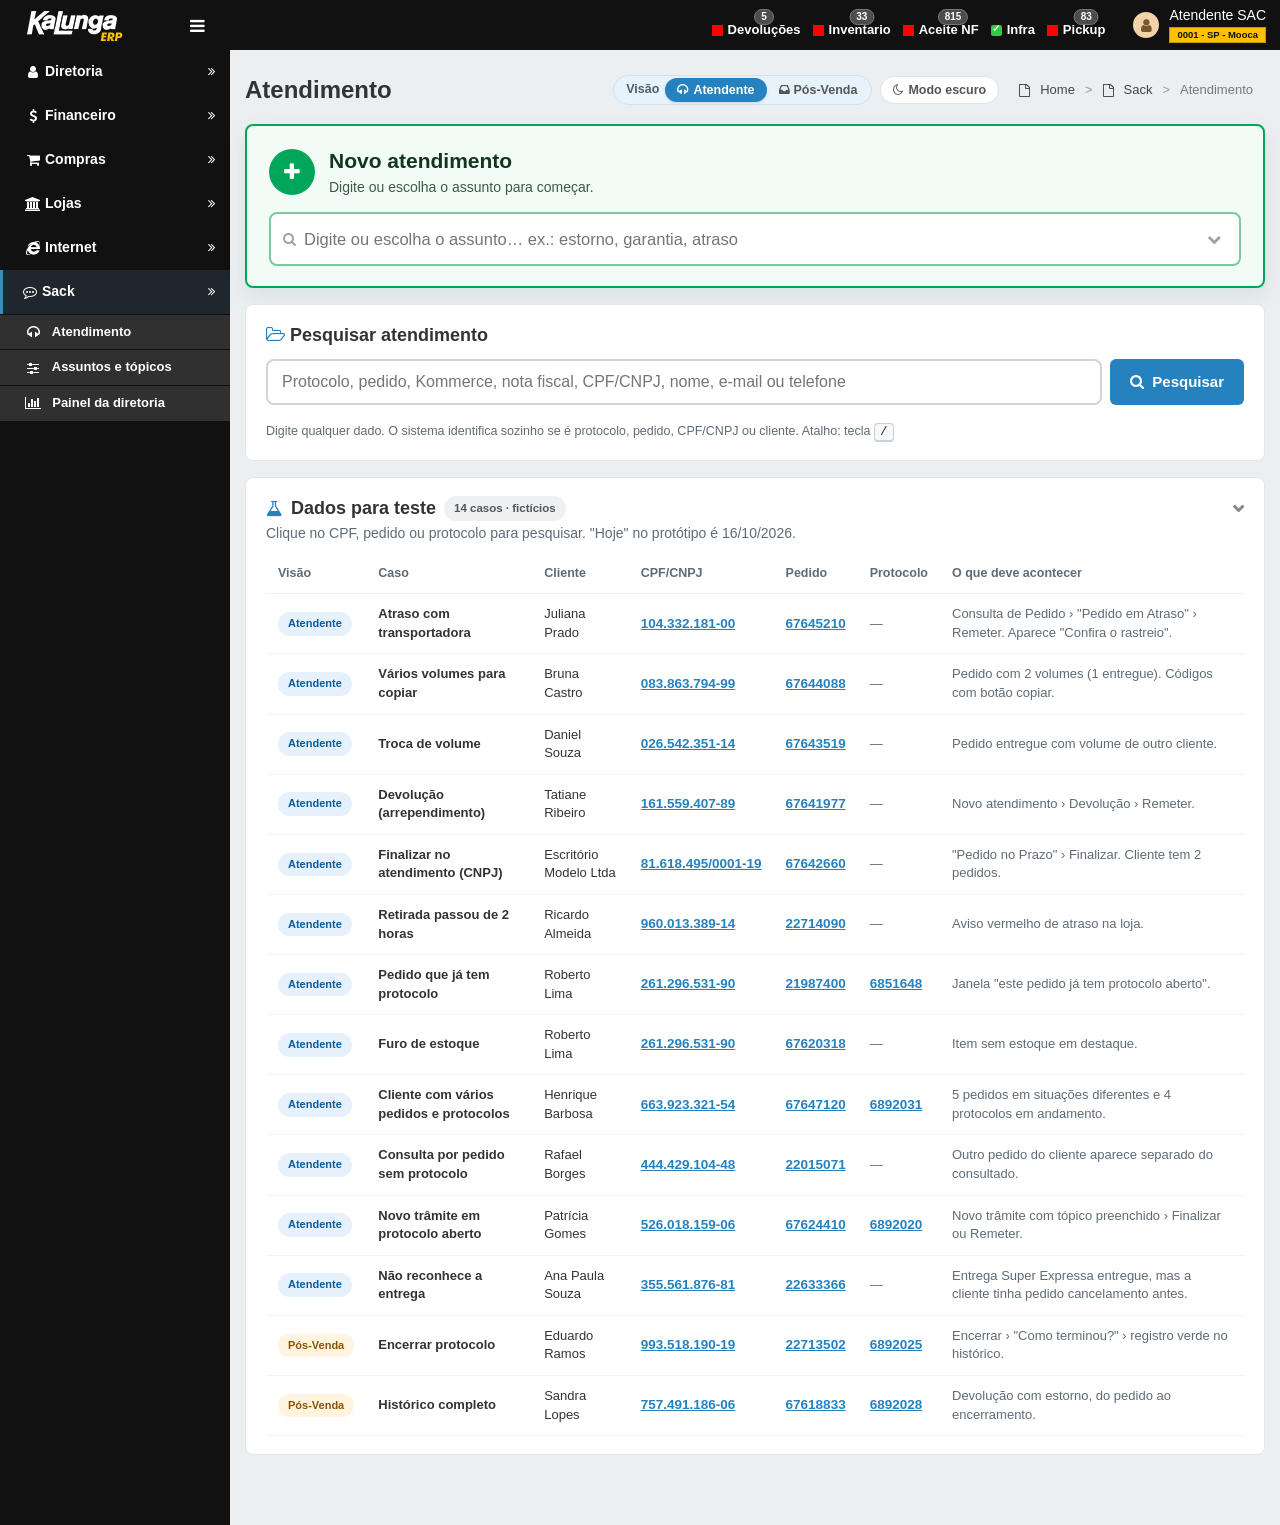
==== commit 58fd9106: "atualizações sistema SACK" ====
--- a/index.html
+++ b/index.html
@@ -48,6 +48,7 @@
 <script src="js/dados/protocolos-exemplo.js"></script>
 <script src="js/core/navegacao.js"></script>
 <script src="js/telas/inicio.js"></script>
+<script src="js/telas/dados-teste-home.js"></script>
 <script src="js/telas/cliente-pedido.js"></script>
 <script src="js/telas/novo-atendimento.js"></script>
 <script src="js/telas/protocolo.js"></script>
@@ -77,10 +78,13 @@
 <script src="js/componentes/protocolos-abertos.js"></script>
 <script src="js/dados/caso-furo-estoque.js"></script>
 <script src="js/dados/casos-teste.js"></script>
+<script src="js/dados/casos-teste-2.js"></script>
+<script src="js/dados/casos-demo.js"></script>
 <script src="js/telas/assuntos-topicos.js"></script>
 <script src="js/telas/editor-esqueletos.js"></script>
 <script src="js/telas/painel-diretoria.js"></script>
 <script src="js/telas/painel-diretoria-abas.js"></script>
+<script src="js/telas/painel-comparacao.js"></script>
 <script src="js/componentes/modal.js"></script>
 <script src="js/main.js"></script>
 </body>
--- a/css/erp.css
+++ b/css/erp.css
@@ -3,7 +3,7 @@
 :root{
   color-scheme:light;
   --shell:#111111; --menu-active:#1e282c; --menu-edge:#3c8dbc; --menu-sub:#303030; --menu-fg:#ffffff; --menu-muted:#b8c7ce;
-  --page:#fafafa; --box:#ffffff; --border:#d6d6d6; --input:#d2d6de;
+  --page:#eceff2; --box:#ffffff; --border:#d6d6d6; --input:#d2d6de;
   --head:#2682bf; --green:#00a65a; --tag:#ffc000; --badge:#4e4d4c;
   --text:#333333; --text-2:#666666; --muted:#999999;
   --orange:#ff851b; --aqua:#00c0ef; --tgreen:#00a65a; --purple:#605ca8; --red:#dd4b39; --blue:#0073b7;
--- a/css/sac.css
+++ b/css/sac.css
@@ -11,7 +11,9 @@
 .sform{display:flex;gap:8px;flex-wrap:wrap}
 .sform input{flex:1;min-width:200px;border:2px solid #cfd5dc;border-radius:8px;padding:12px 14px;font:16px var(--font)}
 .sform input:focus{border-color:var(--head);outline:none}
-.newcli{display:flex;flex-direction:column;gap:10px;max-width:560px}
+.newcli{display:flex;flex-direction:column;gap:12px}
+.nc-f{display:grid;grid-template-columns:minmax(0,1.4fr) minmax(0,1fr);gap:12px 16px}.nc-f input{width:100%;box-sizing:border-box}
+@media (max-width:700px){.nc-f{grid-template-columns:1fr}}
 .nfoot{display:flex;justify-content:flex-end}
 .gbtn.big{padding:13px 26px;font-size:16px}
 .gbtn.sm{padding:7px 12px;font-size:13px}
@@ -128,7 +130,7 @@
 .trat em.stok{color:#00804a}.trat em.stop{color:#c06000}.trat em .fa{font-size:8px;vertical-align:middle}.trat em.stok .fa{font-size:10px}
 @media (max-width:640px){.optb td:last-child .opv{display:none}.optb td{padding:7px 6px}}
 .trat .asic .fa,.asic .fa{color:#fff!important}
-.psticky{position:sticky;top:50px;z-index:20;background:#f9f9f9;padding:8px 0 6px;margin:-8px 0 -6px;display:flex;flex-direction:column;gap:8px}
+.psticky{position:sticky;top:50px;z-index:20;background:#eceff2;padding:8px 0 6px;margin:-8px 0 -6px;display:flex;flex-direction:column;gap:8px}
 .pfix{box-shadow:0 6px 16px rgba(20,40,60,.12)}.pfix .phd{padding:10px 20px}
 .psec{padding:16px 20px;display:flex;flex-direction:column;gap:12px}.psec .sect-t{margin:0}
 .psec .ptrats{padding:10px 0 0;border:0;border-top:1px solid #eef0f2}
@@ -381,7 +383,7 @@
 .spl-s{font-size:13.5px;color:#5b6b7a;min-height:18px}
 .spl-bar{width:220px;height:4px;border-radius:4px;background:#d6e6f3;overflow:hidden}.spl-bar i{display:block;height:100%;width:0;background:linear-gradient(90deg,#2682bf,#00a65a);border-radius:4px;animation:bar 1.2s ease-out forwards}
 @keyframes bar{to{width:100%}}
-@media (max-width:900px){.splash{left:0}}
+@media (max-width:800px){.splash{left:0}}
 .sk{display:flex;flex-direction:column;gap:16px}.sk.two{display:grid;grid-template-columns:minmax(0,1fr) var(--sideW,370px);gap:20px;align-items:start}
 .sk-l,.sk-r{display:flex;flex-direction:column;gap:16px}
 .sk-card{padding:18px 20px;display:flex;flex-direction:column;gap:12px}.sk-head{border-top:4px solid #2682bf}
@@ -867,3 +869,115 @@
 .okbox2 .mbody{padding:16px 20px}
 .okbox2 .pm-foot{justify-content:space-between}
 .okcp{background:rgba(255,255,255,.18);border-color:rgba(255,255,255,.4);color:#fff}.okcp:hover{background:rgba(255,255,255,.28)}
+/* ficha compacta (novo atendimento: pedido e andamento já aparecem no passo acima) */
+.ficha.cmp .fc-body{grid-template-columns:1fr}
+.ficha.cmp .fc-main{padding:16px 22px}
+.ficha.cmp .fc-st b{font-size:19px}.ficha.cmp .fc-st>.fa{width:40px;height:40px;font-size:17px}
+.ficha.cmp .fc-facts{border-left:0;border-top:1px solid #e9edf1;display:grid;grid-template-columns:repeat(auto-fit,minmax(180px,1fr));gap:12px 24px;padding:14px 22px}
+.ficha.cmp .fc-op{margin-left:0}
+/* ficha como contexto dentro do protocolo: uma linha de situação, sem destaque concorrendo com o protocolo */
+.ficha.ctx .fc-top{gap:8px 12px}
+.fc-chip{display:inline-flex;align-items:center;gap:6px;font-weight:700;font-size:13px;padding:4px 12px;border-radius:999px}
+.fc-chip.t-bad{background:#fdecea;color:#a32a1b}.fc-chip.t-warn{background:#fff4d6;color:#7a5300}.fc-chip.t-good{background:#e3f6ec;color:#0d6b3c}.fc-chip.t-info{background:#e8f2fa;color:#0b4f84}
+.fc-ctxn{display:flex;flex-wrap:wrap;align-items:center;gap:8px 16px;padding:10px 22px 0;font-size:13.5px;color:#4f5d6a}
+.fc-ctxn .fc-acts{margin:0}.fc-ctxn .fc-x{flex-basis:100%}
+.fc-tlc{padding:14px 22px 6px}
+.ficha.ctx .fc-facts{border-top:1px solid #e9edf1}
+/* modal com duas ações de mesmo peso */
+.duo .pm-foot{display:grid;grid-template-columns:1fr 1fr;gap:12px;padding:14px 20px}
+.duo .pm-foot .big{display:flex;flex-direction:column;align-items:center;justify-content:center;gap:2px;padding:12px 18px;font-size:16px;font-weight:700;min-height:62px}
+.duo .pm-foot .big small{font-size:12.5px;font-weight:400;opacity:.85}
+.duo .pm-foot .lbtn.alt{border:2px solid #2682bf;color:#1d6fa5;background:#fff}.duo .pm-foot .lbtn.alt:hover{background:#eef5fc}
+@media (max-width:640px){.duo .pm-foot{grid-template-columns:1fr}}
+.duo .pm-foot .big{display:grid;grid-template-columns:auto auto;justify-content:center;align-items:center;column-gap:12px;text-align:left}
+.duo .pm-foot .big .fa{grid-row:1/3;font-size:22px}.duo .pm-foot .big small{grid-column:2}
+.mhd.rem{background:#e67e22}.mhd.rem .okcp{color:#fff}
+.aform .regact{margin-top:14px}
+.duo.solo .pm-foot{grid-template-columns:1fr}
+/* painel: comparação com mês passado / ano passado / 2 anos */
+.dc-tools{display:flex;gap:8px;align-items:center;flex-wrap:wrap;justify-content:flex-end}
+.dcmp{display:inline-flex;align-items:center;gap:2px;background:#f1f4f7;border:1px solid #dfe5eb;border-radius:8px;padding:2px}
+.dcmp span{font-size:12px;color:#5f6b76;padding:0 6px}
+.dcmp button{border:0;background:none;font:600 12px var(--font);color:#3d4a56;padding:5px 9px;border-radius:6px;cursor:pointer;white-space:nowrap}
+.dcmp button:hover{background:#e4ebf2}.dcmp button[aria-pressed="true"]{background:var(--c2);color:#fff}
+.dcmp-leg{margin:-4px 0 2px}
+.hb-t.two{height:24px}.hb-t.two .hb-b{bottom:auto;height:13px}
+.hb-c{position:absolute;left:0;bottom:0;height:8px;background:var(--c2);border-radius:0 3px 3px 0;min-width:2px;opacity:.85}
+.hb-v{text-align:right;line-height:1.3}.hb-cv{display:block}
+.hb-cv{font-size:11.5px;font-weight:500;color:var(--c2)}
+.hb-d,.hb-dn{font-style:normal;font-weight:700;margin-left:3px}.hb-d.up{color:var(--crit)}.hb-d.dn{color:var(--good)}.hb-dn{color:var(--muted);font-weight:400}
+@media (max-width:640px){.dc-h{flex-wrap:wrap}.dc-tools{justify-content:flex-start}}
+@media (max-width:640px){.dcmp{flex-wrap:wrap;max-width:100%}.dcmp button{padding:5px 6px}}
+/* novo atendimento no Corrido: pedido num bloco só */
+.fstep{padding:0}
+.fstep>.nh{display:flex;flex-wrap:wrap;align-items:center;gap:8px 12px;padding:14px 20px;border-bottom:1px solid #e9edf1}
+.fstep>.nh .nv b{font-size:18px}.fstep>.nh .chg{margin-left:auto}
+.fstep .fc-op{margin-left:0}
+.fs-tl{padding:12px 20px 4px}
+.fs-row{display:grid;grid-template-columns:minmax(0,1.6fr) minmax(240px,1fr);gap:16px;padding:12px 20px 16px;align-items:stretch}
+.fs-row .fc-st{background:#f4f9fd;border:1px solid #d6e6f5;border-left:4px solid #2682bf;border-radius:8px;padding:14px 16px}
+.fs-row .fc-st.t-bad{background:#fdf1ef;border-color:#f3c7c0;border-left-color:#d64545}
+.fs-row .fc-st.t-warn{background:#fff8db;border-color:#f0d77a;border-left-color:#f5b700}
+.fs-row .fc-st.t-good{background:#f1faf5;border-color:#cbe9d8;border-left-color:#00a65a}
+.fs-row .fc-st b{font-size:19px}.fs-row .fc-st>.fa{width:40px;height:40px;font-size:17px}
+.fs-end{display:flex;flex-direction:column;gap:4px;border:1px solid #e3e8ee;border-radius:8px;padding:14px 16px;background:#fff}
+.fs-end small{font-size:12.5px;color:#5f6b76}.fs-end small .fa{color:#2682bf}.fs-end b{font-size:14.5px;color:#1f2a33}.fs-end .cpx{align-self:flex-start}
+.fs-x{padding:0 20px 14px}
+.fs-facts{border:0;background:none;padding:4px 0 0;display:grid;grid-template-columns:repeat(auto-fit,minmax(170px,1fr));gap:12px 24px}
+@media (max-width:900px){.fs-row{grid-template-columns:1fr}}
+/* volumes para copiar */
+.vlines{list-style:none;margin:2px 0 0;padding:0;display:flex;flex-direction:column;gap:3px}
+.vlines li{display:flex;flex-wrap:wrap;align-items:baseline;gap:4px 8px;font-size:13.5px}.vlines li b{font-weight:700}.vlines .soft{font-size:12px}
+.fs-vl{margin-top:8px}
+.prow .pr-main b{display:flex;align-items:center;gap:8px;flex-wrap:wrap}.prow .pr-main b .pbadge{margin-right:0}
+.prow .pr-st{align-items:center}.prow .pr-st .agetag.sm{margin-top:0}
+.othlist{border-left:4px solid #f0ad4e}.othlist .cvhead{padding:12px 18px 10px}.othlist h2{display:flex;align-items:center;gap:8px;font-size:16px}.othlist h2>.fa{color:#e08e0b}.othlist h2 .pill{font-size:11.5px}
+.othlist .pedpick{padding:0 18px 16px}
+/* consulta por pedido: separa com clareza os outros pedidos do cliente */
+.cvsep{display:flex;align-items:center;gap:12px;margin:6px 0 -4px;color:#5a6672;font-size:13px}
+.cvsep::before,.cvsep::after{content:"";flex:1;border-top:2px dashed #b9c3cd}
+.cvsep>span{display:inline-block;text-align:center;background:#fff;border:1px solid #cfd7df;border-radius:20px;padding:4px 12px}.cvsep .fa{color:#7a8794}
+.cvother{background:#f5f7f9;border:1px dashed #b9c3cd;box-shadow:none}.cvother .cvhead h2{display:flex;align-items:center;gap:8px;font-size:16px;color:#4a5560}.cvother .cvhead h2>.fa{color:#7a8794}.cvother .cvhead h2 .pill{font-size:11.5px}
+.cvother .pedrow{background:#fbfcfd}.cvother .pr-go{color:#2682bf}
+.cvcur{font-size:11.5px;vertical-align:3px;margin-left:4px}
+/* início: tabela de dados para teste */
+.tcard>summary{list-style:none;cursor:pointer;display:flex;flex-direction:column;gap:2px}.tcard>summary::-webkit-details-marker{display:none}
+.tcard>summary h2{display:flex;align-items:center;gap:8px}.tcard>summary h2 .pill{font-size:11.5px;font-weight:700}
+.tcard>summary h2::after{content:"\f078";font-family:FontAwesome;font-size:12px;color:#888;margin-left:auto;transition:transform .15s}.tcard:not([open])>summary h2::after{transform:rotate(-90deg)}
+.tcard .scroll{margin-top:12px}.ttab td{vertical-align:middle;font-size:13px}.ttab td.soft{min-width:240px}.ttab .tq{font-weight:700;white-space:nowrap}.ttab .pill{font-size:11px}
+/* ================= Corrido: ficha única (cliente › situação › andamento › entrega | nota e pagamento) ================= */
+.fx{gap:0}
+.fx .fc-cli{order:0;border-top:0;border-bottom:1px solid #e3e8ee;background:#f6f8fa;padding:11px 22px}
+.fx-h{display:flex;flex-wrap:wrap;align-items:center;gap:8px 12px;padding:16px 22px 4px}
+.fx-h .nn{flex:none}
+.fx-pl{font-size:14px;color:#5f6b76}
+.fx-n{font-size:21px;color:#1f2a33;letter-spacing:-.01em;margin-right:4px}
+.fx-h .chg{margin-left:auto}
+/* a situação do pedido é a frase principal da ficha: faixa com a cor do estado */
+.fx-st{display:grid;grid-template-columns:42px minmax(0,1fr) auto;gap:4px 14px;align-items:center;margin:12px 22px 0;padding:14px 16px;border-radius:8px;border:1px solid #d6e6f5;border-left:5px solid #2682bf;background:#f4f9fd}
+.fx-st>.fa{width:42px;height:42px;border-radius:50%;display:grid;place-items:center;font-size:18px;color:#fff;background:#2682bf}
+.fx-stt b{display:block;font-size:19px;line-height:1.25;color:#0b4f84}
+.fx-stt span{display:block;margin-top:3px;font-size:13.5px;color:#4f5d6a;max-width:72ch}
+.fx-acts{display:flex;gap:8px;flex-wrap:wrap;justify-content:flex-end}
+.fx-st.t-good{background:#f1faf5;border-color:#cbe9d8;border-left-color:#00a65a}.fx-st.t-good>.fa{background:#00a65a}.fx-st.t-good b{color:#0d6b3c}
+.fx-st.t-warn{background:#fff8db;border-color:#f0d77a;border-left-color:#e0a800}.fx-st.t-warn>.fa{background:#d99a00}.fx-st.t-warn b{color:#7a5300}
+.fx-st.t-bad{background:#fdf1ef;border-color:#f3c7c0;border-left-color:#d64545}.fx-st.t-bad>.fa{background:#d64545}.fx-st.t-bad b{color:#a32a1b}
+.fx-x{margin:10px 22px 0}.fx-x .furol,.fx-x .dbox{margin:0}
+.fx-op{display:flex;flex-wrap:wrap;align-items:center;gap:6px 14px;margin:10px 22px 0;padding:9px 14px;border-radius:8px;background:#fff8ec;border:1px solid #f3dfb8;font-size:13.5px;color:#5a4300}
+.fx-op>.fa{color:#e08e0b}.fx-op .lnk{color:#8a5300;font-weight:700}
+.fx-tl{padding:16px 22px 6px}
+.fx-split{display:grid;grid-template-columns:minmax(0,1.15fr) minmax(0,1fr);border-top:1px solid #e3e8ee;margin-top:10px}
+.fx-col{padding:16px 22px 18px;min-width:0}.fx-col+.fx-col{border-left:1px solid #e3e8ee}
+.fx-col h4{margin:0 0 10px;font-size:14px;color:#1f2a33;display:flex;align-items:center;gap:7px}.fx-col h4 .fa{color:#2682bf;width:14px;text-align:center}
+.fx-col dl{margin:0;display:flex;flex-direction:column;gap:9px}
+.fx-r{display:grid;grid-template-columns:112px minmax(0,1fr);gap:12px;align-items:baseline}
+.fx-r dt{font-size:12.5px;color:#5f6b76}
+.fx-r dd{margin:0;font-size:14px;font-weight:600;color:#1f2a33;overflow-wrap:anywhere}
+.fx-r dd .soft{font-weight:400;font-size:12.5px;display:block}.fx-r .cpx{font-size:12px;margin-left:6px}
+.fx-r .vlines{margin:0}
+.fx .fc-more{border-top:1px solid #e3e8ee}
+@media (max-width:900px){.fx-split{grid-template-columns:1fr}.fx-col+.fx-col{border-left:0;border-top:1px solid #e3e8ee}.fx-st{grid-template-columns:36px minmax(0,1fr)}.fx-st>.fa{width:36px;height:36px;font-size:15px}.fx-acts{grid-column:1/-1;justify-content:flex-start}.fx-h .chg{margin-left:0}}
+@media (max-width:520px){.fx-r{grid-template-columns:1fr;gap:2px}}
+html.one .play .cvsep{order:3}
+.fx-np{border-top:1px solid #e3e8ee;border-bottom:0}
+.fx-h .cvcur{vertical-align:0}
--- a/css/tema-escuro.css
+++ b/css/tema-escuro.css
@@ -275,7 +275,7 @@
 html.dark .trat em.stok{color:#a8f3d3}
 html.dark .trat em.stop{color:#efbd8c}
 html.dark .trat .asic .fa,html.dark .asic .fa{color:#fff!important}
-html.dark .psticky{background:#1b252f}
+html.dark .psticky{background:#2a2d31}
 html.dark .pfix{box-shadow:0 6px 16px rgba(20,40,60,.12)}
 html.dark .psec .ptrats{border:0;border-top:1px solid #3a3e42}
 html.dark .cgrid span{color:#a9a9a9}
@@ -828,3 +828,74 @@
 @media (max-width:900px){html.dark .fc-facts{border-left:0;border-top:1px solid #394047}}
 html.dark .okcp{background:rgba(24,32,40,.18);border-color:rgba(44,55,66,.4);color:#fff}
 html.dark .okcp:hover{background:rgba(24,32,40,.28)}
+html.dark .ficha.cmp .fc-facts{border-left:0;border-top:1px solid #394047}
+html.dark .fc-chip.t-bad{background:#381e1b;color:#ec998f}
+html.dark .fc-chip.t-warn{background:#423921;color:#f3dcaa}
+html.dark .fc-chip.t-good{background:#253a2f;color:#abf3cf}
+html.dark .fc-chip.t-info{background:#202d38;color:#a1cef2}
+html.dark .fc-ctxn{color:#b6bfc8}
+html.dark .ficha.ctx .fc-facts{border-top:1px solid #394047}
+html.dark .duo .pm-foot .lbtn.alt{border:2px solid #2682bf;color:#8ec6eb;background:#182028}
+html.dark .duo .pm-foot .lbtn.alt:hover{background:#1d2834}
+html.dark .mhd.rem{background:#e67e22}
+html.dark .mhd.rem .okcp{color:#fff}
+html.dark .dcmp{background:#25292e;border:1px solid #3c444c}
+html.dark .dcmp span{color:#b0b8c0}
+html.dark .dcmp button{border:0;background:none;color:#bfc9d2}
+html.dark .dcmp button:hover{background:#2a3138}
+html.dark .dcmp button[aria-pressed="true"]{background:var(--c2);color:#fff}
+html.dark .hb-c{background:var(--c2)}
+html.dark .hb-cv{color:var(--c2)}
+html.dark .hb-d.up{color:var(--crit)}
+html.dark .hb-d.dn{color:var(--good)}
+html.dark .hb-dn{color:var(--muted)}
+html.dark .fstep>.nh{border-bottom:1px solid #394047}
+html.dark .fs-row .fc-st{background:#1b2730;border:1px solid #324455;border-left:4px solid #2682bf}
+html.dark .fs-row .fc-st.t-bad{background:#341e1b;border-color:#5d3c36;border-left-color:#d64545}
+html.dark .fs-row .fc-st.t-warn{background:#3f391f;border-color:#746a44;border-left-color:#f5b700}
+html.dark .fs-row .fc-st.t-good{background:#203027;border-color:#3a5847;border-left-color:#00a65a}
+html.dark .fs-end{border:1px solid #3a414a;background:#182028}
+html.dark .fs-end small{color:#b0b8c0}
+html.dark .fs-end small .fa{color:#82bee6}
+html.dark .fs-end b{color:#cfdae2}
+html.dark .fs-facts{border:0;background:none}
+html.dark .othlist{border-left:4px solid #f0ad4e}
+html.dark .othlist h2>.fa{color:#ecc079}
+html.dark .cvsep{color:#b2bac2}
+html.dark .cvsep::before,html.dark .cvsep::after{border-top:2px dashed #4e555c}
+html.dark .cvsep>span{background:#182028;border:1px solid #434b52}
+html.dark .cvsep .fa{color:#a0aab3}
+html.dark .cvother{background:#23272b;border:1px dashed #4e555c;box-shadow:none}
+html.dark .cvother .cvhead h2{color:#bbc3ca}
+html.dark .cvother .cvhead h2>.fa{color:#a0aab3}
+html.dark .cvother .pedrow{background:#1e2227}
+html.dark .cvother .pr-go{color:#82bee6}
+html.dark .tcard>summary h2::after{color:#a9a9a9}
+html.dark .fx .fc-cli{border-top:0;border-bottom:1px solid #3a414a;background:#21262a}
+html.dark .fx-pl{color:#b0b8c0}
+html.dark .fx-n{color:#cfdae2}
+html.dark .fx-st{border:1px solid #324455;border-left:5px solid #2682bf;background:#1b2730}
+html.dark .fx-st>.fa{color:#fff;background:#2682bf}
+html.dark .fx-stt b{color:#a1cef2}
+html.dark .fx-stt span{color:#b6bfc8}
+html.dark .fx-st.t-good{background:#203027;border-color:#3a5847;border-left-color:#00a65a}
+html.dark .fx-st.t-good>.fa{background:#00a65a}
+html.dark .fx-st.t-good b{color:#abf3cf}
+html.dark .fx-st.t-warn{background:#3f391f;border-color:#746a44;border-left-color:#e0a800}
+html.dark .fx-st.t-warn>.fa{background:#d99a00}
+html.dark .fx-st.t-warn b{color:#f3dcaa}
+html.dark .fx-st.t-bad{background:#341e1b;border-color:#5d3c36;border-left-color:#d64545}
+html.dark .fx-st.t-bad>.fa{background:#d64545}
+html.dark .fx-st.t-bad b{color:#ec998f}
+html.dark .fx-op{background:#362c1a;border:1px solid #5f5238;color:#f5e5b8}
+html.dark .fx-op>.fa{color:#ecc079}
+html.dark .fx-op .lnk{color:#f2d3a3}
+html.dark .fx-split{border-top:1px solid #3a414a}
+html.dark .fx-col+.fx-col{border-left:1px solid #3a414a}
+html.dark .fx-col h4{color:#cfdae2}
+html.dark .fx-col h4 .fa{color:#82bee6}
+html.dark .fx-r dt{color:#b0b8c0}
+html.dark .fx-r dd{color:#cfdae2}
+html.dark .fx .fc-more{border-top:1px solid #3a414a}
+@media (max-width:900px){html.dark .fx-col+.fx-col{border-left:0;border-top:1px solid #3a414a}}
+html.dark .fx-np{border-top:1px solid #3a414a;border-bottom:0}
--- a/css/tema-escuro-ajustes.css
+++ b/css/tema-escuro-ajustes.css
@@ -54,3 +54,15 @@
 html.dark .fc-st.t-bad b{color:#ff9c94}html.dark .fc-st.t-warn b{color:#ffd65c}html.dark .fc-st.t-good b{color:#7fe0aa}html.dark .fc-st.t-info b{color:#8cc6f0}
 html.dark .fc-more summary{color:var(--dk-txt)}
 html.dark .fc-tl{background:none;border:0}
+html.dark .fc-chip.t-bad{background:#3a1a1c;color:#ff9c94}html.dark .fc-chip.t-warn{background:#3a2f10;color:#ffd65c}html.dark .fc-chip.t-good{background:#12301f;color:#7fe0aa}html.dark .fc-chip.t-info{background:#15395a;color:#cfe4f5}
+html.dark .fc-ctxn{color:var(--dk-mut)}html.dark .ficha.ctx .fc-facts{border-color:var(--dk-line)}
+html.dark .duo .pm-foot .lbtn.alt{background:transparent;border-color:#5aaee8;color:#cfe4f5}
+html.dark .mhd.rem{background:#6b3a12;border-bottom-color:#e67e22}
+html.dark .dcmp{background:var(--dk-raise);border-color:var(--dk-line)}html.dark .dcmp span{color:var(--dk-mut)}html.dark .dcmp button{color:var(--dk-txt)}html.dark .dcmp button:hover{background:#253444}
+html.dark .fstep>.nh{border-color:var(--dk-line)}
+html.dark .fs-row .fc-st{background:var(--dk-raise);border-color:var(--dk-line)}html.dark .fs-row .fc-st.t-bad{background:#2c1517}html.dark .fs-row .fc-st.t-warn{background:#2a240f}html.dark .fs-row .fc-st.t-good{background:#11281e}
+html.dark .fs-end{background:var(--dk-raise);border-color:var(--dk-line)}html.dark .fs-end b{color:var(--dk-txt)}html.dark .fs-end small{color:var(--dk-mut)}
+html.dark .othlist{border-left:4px solid #c08a2e}
+html.dark .psticky{background:#1b252f}
+html.dark .cvsep{color:var(--dk-mut)}html.dark .cvsep::before,html.dark .cvsep::after{border-top-color:var(--dk-line)}html.dark .cvsep>span{background:var(--dk-surf);border-color:var(--dk-line)}
+html.dark .cvother{background:var(--dk-page);border-color:var(--dk-line)}html.dark .cvother .cvhead h2{color:var(--dk-mut)}html.dark .cvother .pedrow{background:var(--dk-surf)}
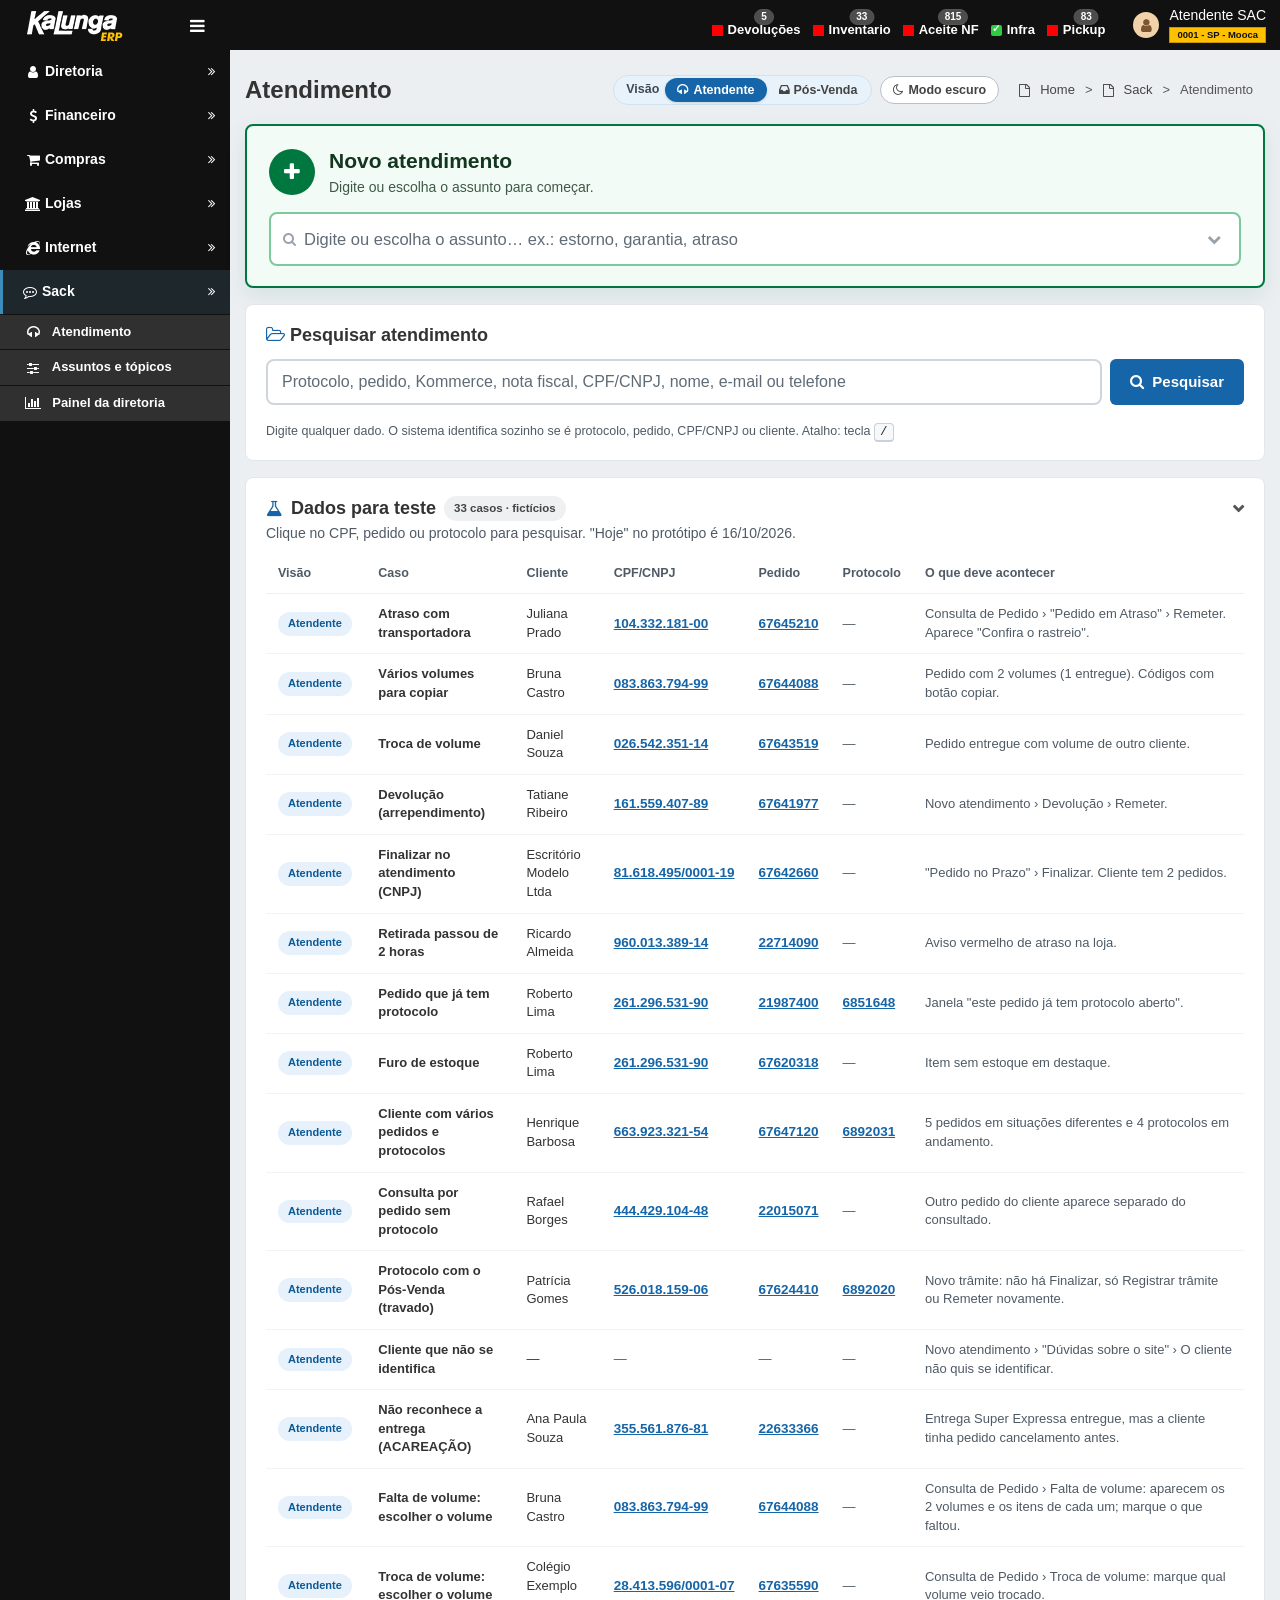
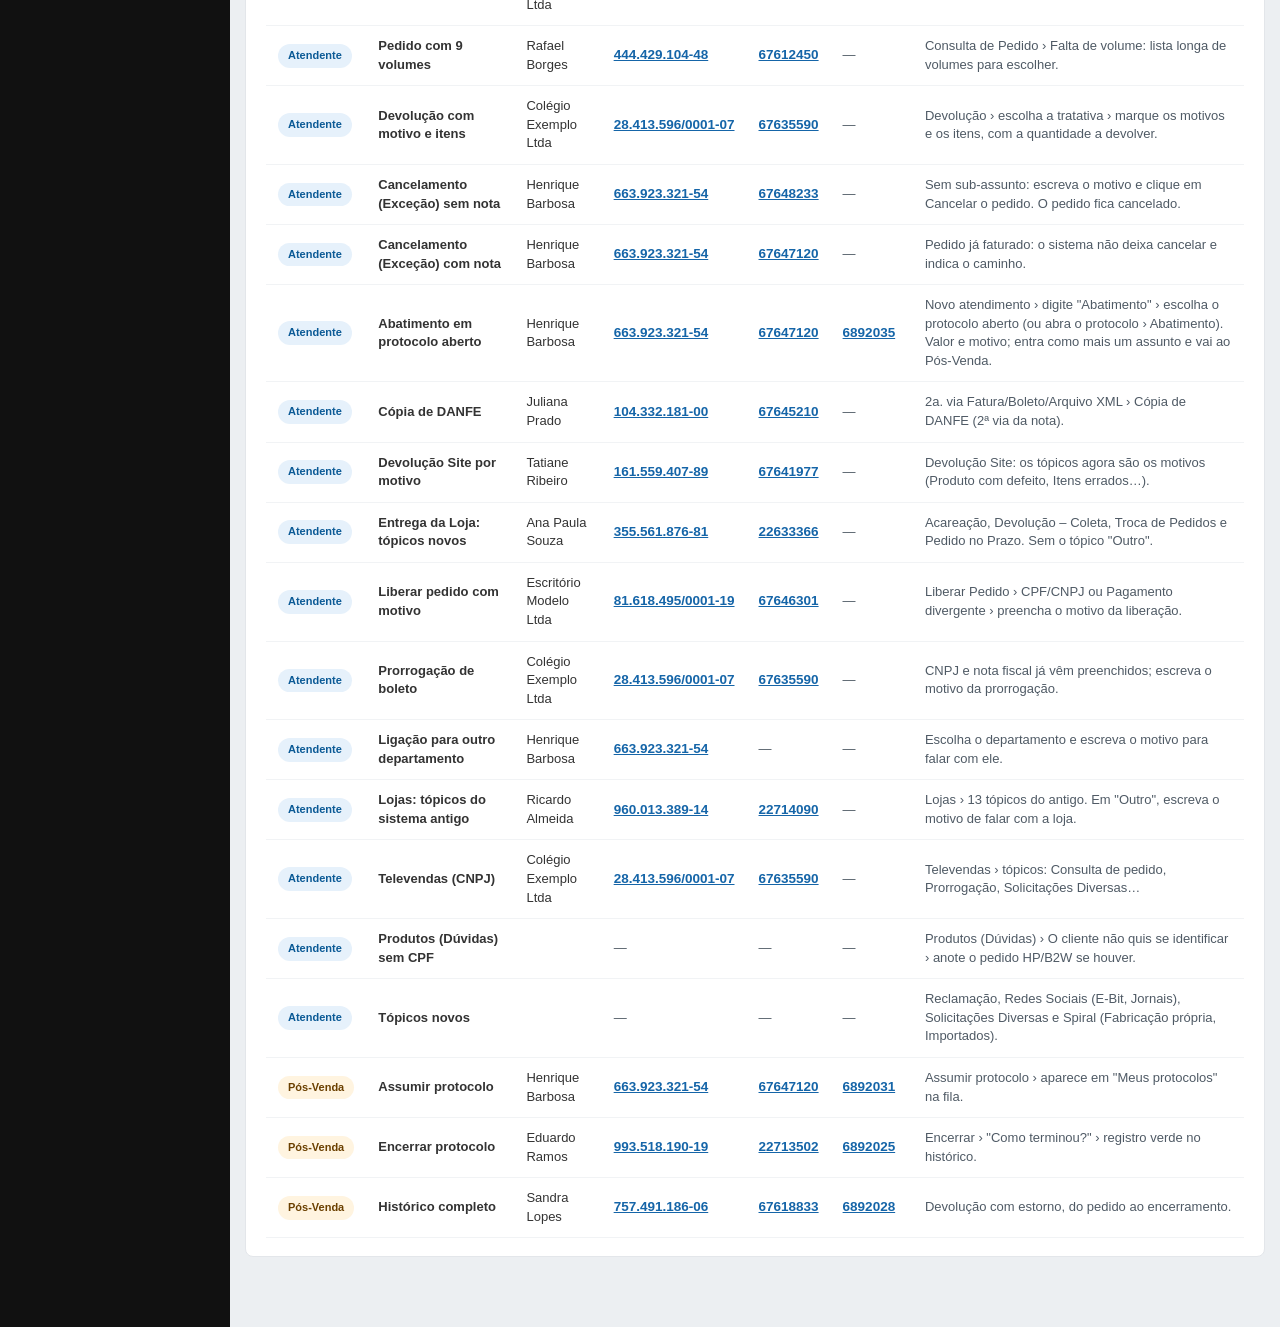
==== commit 72e42047: "nova atualizaçlão sack" ====
--- a/index.html
+++ b/index.html
@@ -86,6 +86,7 @@
 <script src="js/telas/painel-diretoria-abas.js"></script>
 <script src="js/telas/painel-comparacao.js"></script>
 <script src="js/componentes/modal.js"></script>
+<script src="js/componentes/casos-especiais.js"></script>
 <script src="js/main.js"></script>
 </body>
 </html>
--- a/css/erp.css
+++ b/css/erp.css
@@ -1,14 +1,14 @@
 /* Réplica do layout do ERP Kalunga: barra superior, menu lateral e área de conteúdo */
-/* Réplica do layout do ERP Kalunga (AdminLTE, skin preta): barra superior e menu #111, conteúdo #fafafa, caixas brancas com cabeçalho azul #2682bf */
+/* Réplica do layout do ERP Kalunga (AdminLTE, skin preta): barra superior e menu #111, conteúdo #fafafa, caixas brancas com cabeçalho azul #1565a8 */
 :root{
   color-scheme:light;
   --shell:#111111; --menu-active:#1e282c; --menu-edge:#3c8dbc; --menu-sub:#303030; --menu-fg:#ffffff; --menu-muted:#b8c7ce;
-  --page:#eceff2; --box:#ffffff; --border:#d6d6d6; --input:#d2d6de;
-  --head:#2682bf; --green:#00a65a; --tag:#ffc000; --badge:#4e4d4c;
-  --text:#333333; --text-2:#666666; --muted:#999999;
-  --orange:#ff851b; --aqua:#00c0ef; --tgreen:#00a65a; --purple:#605ca8; --red:#dd4b39; --blue:#0073b7;
-  --s-a:#2682bf; --s-p:#ff851b;
-  --h1:#e3eff9; --h2:#b9d6ef; --h3:#7fb3e0; --h4:#3f8ccc; --h5:#2682bf; --h6:#175a8a;
+  --page:#eceff2; --box:#ffffff; --border:#b6c0ca; --input:#7d8995;
+  --head:#1565a8; --green:#00773f; --tag:#ffc000; --badge:#4e4d4c;
+  --text:#333333; --text-2:#555555; --muted:#595959;
+  --orange:#ff851b; --aqua:#00c0ef; --tgreen:#00773f; --purple:#4b4794; --red:#b0302a; --blue:#005a90;
+  --s-a:#1565a8; --s-p:#ff851b;
+  --h1:#e3eff9; --h2:#b9d6ef; --h3:#7fb3e0; --h4:#3f8ccc; --h5:#1565a8; --h6:#175a8a;
   --font:"Helvetica Neue",Helvetica,Arial,sans-serif;
 }
 *{box-sizing:border-box}
@@ -25,7 +25,7 @@
 .notif .sq{width:11px;height:11px;display:inline-block}
 .notif .sq.r{background:#ff0000}.notif .sq.g{background:#2ecc40;border-radius:2px;position:relative}
 .notif .sq.g::after{content:"\2713";position:absolute;inset:-3px 0 0 1px;font-size:10px;color:#fff;font-weight:700}
-.notif .cnt{position:absolute;top:2px;left:50%;transform:translateX(-10%);background:var(--badge);color:#fff;font-size:10px;font-weight:700;line-height:1;padding:2px 6px;border-radius:9px;border:1px solid #777}
+.notif .cnt{position:absolute;top:2px;left:50%;transform:translateX(-10%);background:var(--badge);color:#fff;font-size:10px;font-weight:700;line-height:1;padding:2px 6px;border-radius:9px;border:1px solid #555555}
 .lojas{display:flex;flex-direction:column;align-items:center;font-size:10px;font-weight:700;padding:0 16px}
 .lojas .fa{font-size:15px}
 .user{display:flex;align-items:center;gap:10px;padding:0 14px}
@@ -50,20 +50,20 @@
 .content-header h1{margin:0;font-size:24px;font-weight:700;color:#333}
 .bc{display:flex;flex-wrap:wrap;gap:6px;align-items:center;font-size:13px;color:#444;padding-right:12px}
 .bc .fa{color:#444;margin-right:4px}
-.bc .sep{color:#999;margin:0 4px}
-.bc .cur{color:#777}
+.bc .sep{color:#4f5a65;margin:0 4px}
+.bc .cur{color:#555555}
 .box{background:var(--box);border:1px solid var(--border);min-width:0}
 .box-pad{padding:20px 24px}
 .form-row{display:flex;flex-wrap:wrap;gap:16px 24px;align-items:flex-end}
 .fg label{display:block;font-weight:700;font-size:13px;margin-bottom:8px}
 .ig{display:flex}
-.ig input,.ig select,select.fc{height:34px;border:1px solid var(--input);padding:6px 12px;font:14px var(--font);color:#555;background:#fff;border-radius:0}
+.ig input,.ig select,select.fc{height:34px;border:1px solid var(--input);padding:6px 12px;font:14px var(--font);color:#444;background:#fff;border-radius:0}
 .ig input{width:220px}
 .ig .addon{width:40px;height:34px;border:1px solid var(--input);border-left:0;background:#fbfbfb;display:grid;place-items:center;color:#444}
 select.fc{width:200px}
 .btns{display:flex;gap:4px}
-.btn{height:34px;border:1px solid #008d4c;background:var(--green);color:#fff;font:14px var(--font);padding:6px 14px;border-radius:3px;cursor:pointer;display:inline-flex;align-items:center;gap:6px}
-.btn:hover{background:#008d4c}
+.btn{height:34px;border:1px solid #005c32;background:var(--green);color:#fff;font:14px var(--font);padding:6px 14px;border-radius:3px;cursor:pointer;display:inline-flex;align-items:center;gap:6px}
+.btn:hover{background:#005c32}
 .btn:focus-visible,select:focus-visible,input:focus-visible{outline:2px solid var(--menu-edge);outline-offset:1px}
 .periodo-info{font-size:12.5px;color:var(--text-2);margin-top:12px}
 /* blocos */
--- a/css/componentes.css
+++ b/css/componentes.css
@@ -4,27 +4,27 @@
 .app{display:flex;flex-direction:column;gap:16px;min-width:0}
 .card{background:#fff;border:1px solid #e3e6ea;border-radius:8px;min-width:0}
 .pad{padding:18px 20px}
-.soft{color:#6b7280}
+.soft{color:#4f5a65}
 .tag-prop{display:inline-block;background:#fff8db;border:1px solid #f0d77a;color:#5a4300;font-size:12px;font-weight:700;padding:3px 9px;border-radius:12px;margin-left:10px;vertical-align:4px}
 .pill{display:inline-flex;align-items:center;gap:6px;font-size:12.5px;font-weight:700;padding:4px 10px;border-radius:20px;background:#eef2f6;color:#333;white-space:nowrap}
-.pill.cd{background:#e6f1fb;color:#0b5c99}.pill.loja{background:#f3ecfa;color:#6b3596}.pill.pick{background:#fff2e2;color:#9a5200}
-.pill.red{background:#fdecea;color:#b0281a}.pill.amber{background:#fff4e0;color:#8a5300}.pill.green{background:#e6f6ee;color:#00733e}.pill.grey{background:#eef0f2;color:#555}.pill.blue{background:#e6f1fb;color:#0b5c99}
+.pill.cd{background:#e6f1fb;color:#0b5a96}.pill.loja{background:#f3ecfa;color:#6b3596}.pill.pick{background:#fff2e2;color:#7a4100}
+.pill.red{background:#fdecea;color:#b0281a}.pill.amber{background:#fff4e0;color:#6b4000}.pill.green{background:#e6f6ee;color:#005c32}.pill.grey{background:#eef0f2;color:#444}.pill.blue{background:#e6f1fb;color:#0b5a96}
 .big-status{display:flex;gap:14px;align-items:flex-start}
 .dot{width:46px;height:46px;border-radius:50%;display:grid;place-items:center;color:#fff;font-size:20px;flex:none}
 .say{font-size:20px;font-weight:700;line-height:1.3;margin:0;text-wrap:balance}
-.say+p{margin:4px 0 0;color:#555;font-size:14px}
+.say+p{margin:4px 0 0;color:#444;font-size:14px}
 .facts{display:grid;grid-template-columns:repeat(4,minmax(0,1fr));gap:10px}
 @media (max-width:900px){.facts{grid-template-columns:repeat(2,minmax(0,1fr))}}
-.facts div{background:#f6f8fa;border-radius:6px;padding:10px 12px;font-size:12.5px;color:#666;min-width:0}
+.facts div{background:#f6f8fa;border-radius:6px;padding:10px 12px;font-size:12.5px;color:#555555;min-width:0}
 .facts b{display:block;color:#222;font-size:14.5px;margin-top:2px;overflow-wrap:anywhere}
 .bigbtn{display:flex;align-items:center;gap:12px;border:1px solid #d6dbe1;background:#fff;border-radius:8px;padding:14px 16px;font:15px var(--font);cursor:pointer;text-align:left;color:#222;width:100%}
 .bigbtn:hover:not([disabled]){border-color:var(--head);box-shadow:0 2px 8px rgba(38,130,191,.12)}
 .bigbtn .fa{font-size:20px;color:var(--head);width:26px;text-align:center;flex:none}
-.bigbtn small{display:block;color:#777;font-size:12.5px;margin-top:2px}
+.bigbtn small{display:block;color:#555555;font-size:12.5px;margin-top:2px}
 .bigbtn.primary{background:var(--head);border-color:var(--head);color:#fff}
 .bigbtn.primary .fa,.bigbtn.primary small{color:#e8f2fa}
 .bigbtn.sug{border-color:#f0a63a;background:#fffaf1}
-.bigbtn .star{margin-left:auto;font-size:11px;font-weight:700;color:#a35a00;white-space:nowrap}
+.bigbtn .star{margin-left:auto;font-size:11px;font-weight:700;color:#7f4500;white-space:nowrap}
 .bigbtn.primary .star{color:#fff}
 .bigbtn[disabled]{opacity:.5;cursor:not-allowed}
 .grid2{display:grid;grid-template-columns:repeat(2,minmax(0,1fr));gap:10px}
@@ -38,26 +38,26 @@
 details.more .in{padding:0 18px 16px;font-size:13px}
 .tl2{list-style:none;margin:0;padding:0;display:flex;flex-direction:column;gap:9px}
 .tl2 li{display:grid;grid-template-columns:96px minmax(0,1fr);gap:10px;font-size:13px}
-.tl2 .w{color:#888;font-size:12px}
+.tl2 .w{color:#555555;font-size:12px}
 .tl2 .s{display:inline-block;font-size:10px;font-weight:700;color:#fff;padding:0 5px;border-radius:3px;margin-right:6px;vertical-align:1px}
 .kv2{display:grid;grid-template-columns:auto minmax(0,1fr);gap:6px 14px;margin:0}
-.kv2 dt{color:#888}.kv2 dd{margin:0;font-weight:600;min-width:0;overflow-wrap:anywhere}
+.kv2 dt{color:#555555}.kv2 dd{margin:0;font-weight:600;min-width:0;overflow-wrap:anywhere}
 .f2{display:flex;flex-direction:column;gap:6px;font-size:14px}
 .f2>span{font-weight:700}
 .f2 input[type=text],.f2 textarea,.f2 select{border:1px solid #cfd5dc;border-radius:6px;padding:10px 12px;font:14px var(--font);width:100%;background:#fff;color:#222}
 .f2 input:focus,.f2 textarea:focus,.f2 select:focus{outline:none;border-color:var(--head);box-shadow:0 0 0 3px rgba(38,130,191,.15)}
 .f2 textarea{min-height:84px;resize:vertical}
-.req{color:#dd4b39}
+.req{color:#b0302a}
 .choice{display:flex;flex-wrap:wrap;gap:8px}
 .choice button{border:1px solid #cfd5dc;border-radius:20px;background:#fff;padding:8px 14px;font:14px var(--font);cursor:pointer;color:#333}
 .choice button[aria-pressed="true"]{background:var(--head);border-color:var(--head);color:#fff}
 .checks{display:flex;flex-direction:column;gap:6px}
 .checks label{display:flex;gap:8px;align-items:center;font-size:14px;border:1px solid #e3e6ea;border-radius:6px;padding:8px 10px;cursor:pointer}
 .fakefile{border:2px dashed #c4ccd5;border-radius:8px;padding:14px;text-align:center;font:14px var(--font);color:#667;cursor:pointer;background:#fff;width:100%}
-.fakefile.ok{border-color:#00a65a;color:#00733e;background:#f1faf5}
-.gbtn{border:0;border-radius:6px;background:#00a65a;color:#fff;font:700 15px var(--font);padding:12px 20px;cursor:pointer;display:inline-flex;gap:8px;align-items:center;justify-content:center}
-.gbtn:hover{background:#008d4c}
-.gbtn.blue{background:var(--head)}.gbtn.blue:hover{background:#1d6fa5}
+.fakefile.ok{border-color:#00773f;color:#005c32;background:#f1faf5}
+.gbtn{border:0;border-radius:6px;background:#00773f;color:#fff;font:700 15px var(--font);padding:12px 20px;cursor:pointer;display:inline-flex;gap:8px;align-items:center;justify-content:center}
+.gbtn:hover{background:#005c32}
+.gbtn.blue{background:var(--head)}.gbtn.blue:hover{background:#1565a8}
 .lbtn{border:1px solid #cfd5dc;border-radius:6px;background:#fff;color:#333;font:14px var(--font);padding:11px 16px;cursor:pointer;display:inline-flex;gap:8px;align-items:center}
 .lbtn:hover{border-color:#9aa5b1}
 .lbtn.sm{padding:5px 10px;font-size:12.5px}
@@ -78,7 +78,7 @@
 .hist li{display:flex;gap:10px}
 .hist .av{width:30px;height:30px;border-radius:50%;display:grid;place-items:center;color:#fff;font-size:13px;flex:none}
 .hist .bub{background:#f8f9fb;border:1px solid #e9ecef;border-radius:8px;padding:8px 11px;font-size:13.5px;line-height:1.45;white-space:pre-wrap;flex:1;min-width:0}
-.hist .meta{font-size:11.5px;color:#888;margin-bottom:3px;display:flex;flex-wrap:wrap;gap:4px 8px;align-items:center}
+.hist .meta{font-size:11.5px;color:#555555;margin-bottom:3px;display:flex;flex-wrap:wrap;gap:4px 8px;align-items:center}
 .hist .ty{font-size:10.5px;font-weight:700;color:#fff;padding:1px 6px;border-radius:3px}
 /* início */
 .sbig{padding:18px 20px;display:flex;flex-direction:column;gap:10px}
@@ -86,7 +86,7 @@
 .sbig form{display:flex;gap:8px;flex-wrap:wrap}
 .sbig input{flex:1;min-width:220px;border:2px solid #cfd5dc;border-radius:8px;padding:12px 14px;font:16px var(--font)}
 .sbig input:focus{border-color:var(--head);outline:none}
-.detect{font-size:12.5px;color:#666;display:flex;flex-wrap:wrap;gap:6px;align-items:center}
+.detect{font-size:12.5px;color:#555555;display:flex;flex-wrap:wrap;gap:6px;align-items:center}
 .tests{display:flex;flex-wrap:wrap;gap:6px}
 .tests button{border:1px solid #e0d39a;background:#fffbea;border-radius:6px;padding:5px 9px;font:12px var(--font);cursor:pointer;color:#4a3800;text-align:left;line-height:1.3}
 .tests button b{display:block;font-size:12.5px}
@@ -99,13 +99,13 @@
 .filters select{border:1px solid #cfd5dc;border-radius:6px;padding:7px 9px;font:13px var(--font);margin-left:auto}
 .scroll{overflow-x:auto}
 .pend{width:100%;border-collapse:collapse;font-size:13px}
-.pend th{text-align:left;font-size:11.5px;text-transform:uppercase;letter-spacing:.4px;color:#888;font-weight:700;padding:10px 12px;border-bottom:1px solid #eef0f2;white-space:nowrap}
+.pend th{text-align:left;font-size:11.5px;text-transform:uppercase;letter-spacing:.4px;color:#555555;font-weight:700;padding:10px 12px;border-bottom:1px solid #eef0f2;white-space:nowrap}
 .pend td{padding:11px 12px;border-bottom:1px solid #f1f3f5;vertical-align:middle}
 .pend tbody tr{cursor:pointer}
 .pend tbody tr:hover td{background:#f6f9fc}
 .pend .who{font-weight:700}
-.empty2{padding:24px;text-align:center;color:#888}
-.toast{position:fixed;left:50%;top:64px;transform:translateX(-50%);background:#00a65a;color:#fff;font-weight:700;padding:10px 18px;z-index:80;box-shadow:0 4px 14px rgba(0,0,0,.2);border-radius:6px;display:none}
+.empty2{padding:24px;text-align:center;color:#555555}
+.toast{position:fixed;left:50%;top:64px;transform:translateX(-50%);background:#00773f;color:#fff;font-weight:700;padding:10px 18px;z-index:80;box-shadow:0 4px 14px rgba(0,0,0,.2);border-radius:6px;display:none}
 /* análise */
 .ana{position:fixed;right:max(14px,env(safe-area-inset-right,0px));bottom:14px;width:330px;max-width:calc(100vw - 28px);background:#fff;border:1px solid #bbb;box-shadow:0 6px 24px rgba(0,0,0,.18);z-index:60;font-size:12.5px;border-radius:6px;overflow:hidden}
 .ana .ah{background:#333;color:#fff;padding:8px 12px;display:flex;justify-content:space-between;align-items:center;cursor:pointer;font-weight:700}
@@ -130,7 +130,7 @@
 .wzsteps{display:flex;gap:6px}
 .wzsteps div{flex:1;height:6px;border-radius:3px;background:#dfe3e8}
 .wzsteps div.on{background:var(--head)}
-.wzlab{display:flex;justify-content:space-between;gap:6px;font-size:12.5px;color:#777;margin-top:6px}
+.wzlab{display:flex;justify-content:space-between;gap:6px;font-size:12.5px;color:#555555;margin-top:6px}
 .wzlab span.cur{color:#14537e;font-weight:700}
 .wzcard{padding:22px 24px;display:flex;flex-direction:column;gap:16px}
 .wzcard h2{margin:0;font-size:22px;text-wrap:balance}
@@ -142,7 +142,7 @@
 .ocard .r{display:flex;justify-content:space-between;gap:8px;flex-wrap:wrap;align-items:center}
 @media (max-width:700px){.wzlab span:not(.cur){display:none}}
 
-.pill.dred{background:#dd4b39;color:#fff}.pill.damber{background:#f5c400;color:#3d2f00}
+.pill.dred{background:#b0302a;color:#fff}.pill.damber{background:#f5c400;color:#3d2f00}
 .homegrid{display:grid;grid-template-columns:minmax(0,1.6fr) minmax(0,1fr);gap:16px}
 @media (max-width:1000px){.homegrid{grid-template-columns:1fr}}
 .sbig.main{border:2px solid #00a65a33}
@@ -153,7 +153,7 @@
 @media (max-width:900px){.clibar .tel{margin-left:0}}
 .orow{display:grid;grid-template-columns:repeat(6,minmax(0,1fr)) auto;gap:8px 14px;align-items:center;padding:12px 16px;background:#f3f4f6;border-bottom:1px solid #e3e6ea;border-radius:8px 8px 0 0;text-align:center}
 .card>.orow:only-child,.selrow .orow{border-radius:8px}
-.orow>div>span{display:block;font-size:11.5px;color:#888}
+.orow>div>span{display:block;font-size:11.5px;color:#555555}
 .orow>div>b{font-size:13.5px;font-weight:600;overflow-wrap:anywhere}
 .orow .oend{display:flex;flex-wrap:wrap;gap:6px;justify-content:flex-end;align-items:center}
 @media (max-width:1100px){.orow{grid-template-columns:repeat(3,minmax(0,1fr))}.orow .oend{grid-column:1/-1;justify-content:flex-start}}
@@ -166,32 +166,32 @@
 .stp.past::before{background:#1abc9c}
 .stp .c{width:24px;height:24px;border-radius:50%;background:#fff;border:3px solid #c7ccd2;display:grid;place-items:center;position:relative;z-index:1;font-style:normal;color:#fff;font-size:11px}
 .stp.on .c{background:#1abc9c;border-color:#1abc9c}
-.stp.x .c{background:#dd4b39;border-color:#dd4b39}
+.stp.x .c{background:#b0302a;border-color:#b0302a}
 .stp b{font-size:12px;font-weight:700;color:#333;margin-top:2px}
 .stp:not(.on) b{color:#aaa;font-weight:600}
 .stp.x b{color:#b0281a}
-.stp small{font-size:11.5px;color:#555;font-weight:600}
-.steprt{text-align:right;font-size:13px;color:#555}
-.dl b.r,.dl.red{color:#dd4b39}
+.stp small{font-size:11.5px;color:#444;font-weight:600}
+.steprt{text-align:right;font-size:13px;color:#444}
+.dl b.r,.dl.red{color:#b0302a}
 @media (max-width:640px){.stepper{grid-template-columns:1fr;gap:8px}.stp{flex-direction:row;text-align:left;gap:10px}.stp::before{display:none}.steprt{text-align:left}}
 .osay{display:flex;gap:12px;align-items:flex-start;margin:10px 20px 16px;padding:10px 14px;background:#f8f9fb;border-left:4px solid;border-radius:4px;font-size:14px}
 .osay .fa{font-size:18px;margin-top:2px}
 .osay b{display:block;font-size:15px}
-.osay span{display:block;color:#666;font-size:13px;margin-top:2px}
+.osay span{display:block;color:#555555;font-size:13px;margin-top:2px}
 .osay.sm{margin:0 16px 12px;padding:8px 12px}
 .osay.sm b{font-size:13.5px;font-weight:600}
 .selrow{cursor:pointer}
 .selrow:hover{border-color:var(--head)}
-.sechead{padding:12px 18px;font-weight:700;color:#555;border-bottom:1px solid #eef0f2;font-size:13.5px}
+.sechead{padding:12px 18px;font-weight:700;color:#444;border-bottom:1px solid #eef0f2;font-size:13.5px}
 .infogrid{display:grid;grid-template-columns:repeat(2,minmax(0,1fr));gap:22px 28px;padding:16px 18px 20px}
 .infogrid .wide{grid-column:1/-1}
 @media (max-width:900px){.infogrid{grid-template-columns:1fr}}
 .infogrid section{min-width:0;overflow-x:auto}
-.infogrid h3{margin:0 0 8px;font-size:14px;font-weight:600;color:#555}
+.infogrid h3{margin:0 0 8px;font-size:14px;font-weight:600;color:#444}
 .tb{width:100%;border-collapse:collapse;font-size:12.5px}
 .tb th{background:#eef0f2;text-align:left;padding:7px 9px;font-weight:700;font-size:12px}
 .tb td{padding:7px 9px;border-bottom:1px solid #eef0f2}
-.tb td.r{text-align:right;color:#666}
+.tb td.r{text-align:right;color:#555555}
 .tb .s{display:inline-block;font-size:10px;font-weight:700;color:#fff;padding:0 5px;border-radius:3px}
 .others{display:flex;flex-direction:column;gap:8px}
 .tratbox{display:flex;flex-direction:column;gap:14px}
@@ -203,7 +203,7 @@
 .rolebar button[aria-pressed="true"]{background:#333;border-color:#333;color:#fff}
 .pcard{border:2px solid var(--head);overflow:hidden}
 .phd{background:var(--head);color:#fff;padding:14px 20px;display:flex;flex-wrap:wrap;gap:8px 16px;align-items:center;justify-content:space-between}
-.phd .lbl{display:block;font-size:11px;text-transform:uppercase;letter-spacing:.6px;opacity:.85}
+.phd .lbl{display:block;font-size:11px;text-transform:uppercase;letter-spacing:.6px}
 .phd b{font-size:24px;margin-right:12px}
 .phd .mt{font-size:16px;font-weight:600}
 .pwho{display:flex;flex-wrap:wrap;gap:6px 26px;padding:12px 20px;background:#f2f8fd;border-bottom:1px solid #dbe8f3;font-size:13.5px}
@@ -218,22 +218,22 @@
 .rt{padding:12px 16px;margin-bottom:16px;border-top:3px solid var(--head)}
 .rth{display:flex;justify-content:space-between;align-items:center;gap:10px;flex-wrap:wrap;font-size:14px}.rth .fa-map-signs{color:var(--head)}
 .rtl{list-style:none;margin:12px 0 0;padding:0;display:grid;grid-template-columns:repeat(5,minmax(0,1fr));gap:10px}
-.rtl li{border-top:3px solid #dfe3e8;padding-top:8px;display:grid;grid-template-columns:26px 1fr;column-gap:8px;font-size:13px;color:#555}
-.rtl li .n{grid-row:span 2;width:24px;height:24px;border-radius:50%;background:#e9edf1;color:#666;display:flex;align-items:center;justify-content:center;font-style:normal;font-weight:700;font-size:12px}
-.rtl li b{color:#333}.rtl li small{font-size:12px;color:#888}
+.rtl li{border-top:3px solid #dfe3e8;padding-top:8px;display:grid;grid-template-columns:26px 1fr;column-gap:8px;font-size:13px;color:#444}
+.rtl li .n{grid-row:span 2;width:24px;height:24px;border-radius:50%;background:#cdd5dd;color:#555555;display:flex;align-items:center;justify-content:center;font-style:normal;font-weight:700;font-size:12px}
+.rtl li b{color:#333}.rtl li small{font-size:12px;color:#555555}
 .rtl li.cur{border-top-color:var(--head)}.rtl li.cur .n{background:var(--head);color:#fff}.rtl li.cur b{color:var(--head)}
-.rtl li.ok{border-top-color:#00a65a}.rtl li.ok .n{background:#00a65a;color:#fff}.rtl li.ok small{color:#00804a}
+.rtl li.ok{border-top-color:#00773f}.rtl li.ok .n{background:#00773f;color:#fff}.rtl li.ok small{color:#005c32}
 .rtres{margin-top:12px;background:#f1faf5;color:#00552e;border-radius:6px;padding:10px 12px;font-size:13.5px;display:flex;gap:10px}
 .rtcmp{margin-top:12px;font-size:13px}.rtcmp td{vertical-align:top}.rtcmp td:nth-child(2){color:#7c2014;background:#fdf6f5}.rtcmp td:nth-child(3){color:#00552e;background:#f4fbf7}
 @media (max-width:900px){.rtl{grid-template-columns:1fr}}
 .tests button.rtb{border-color:var(--head);background:#f2f8fd}
 .cpn{border:0;background:rgba(255,255,255,.18);color:#fff;border-radius:4px;padding:3px 7px;margin:0 6px;cursor:pointer;font-size:13px;vertical-align:middle}.cpn:hover{background:rgba(255,255,255,.32)}
 .chips{display:flex;flex-wrap:wrap;gap:6px;align-items:center;margin-top:-4px;font-size:12.5px}
-.chips button{border:1px dashed #9cc3e0;background:#f6fafd;color:#1d6fa5;border-radius:14px;padding:4px 10px;font:600 12.5px var(--font);cursor:pointer}.chips button:hover{background:#e8f2fa}
-.dsv{margin-right:auto;font-size:12px;color:#00804a;opacity:0;transition:opacity .3s;align-self:center}.dsv.on{opacity:1}
+.chips button{border:1px dashed #9cc3e0;background:#f6fafd;color:#1565a8;border-radius:14px;padding:4px 10px;font:600 12.5px var(--font);cursor:pointer}.chips button:hover{background:#e8f2fa}
+.dsv{margin-right:auto;font-size:12px;color:#005c32;opacity:0;transition:opacity .3s;align-self:center}.dsv.on{opacity:1}
 
 .nlab{font-weight:700;font-size:13.5px;color:#333;display:flex;align-items:center;gap:8px;margin-top:2px}.nlab.off{color:#aaa}
-.nlab .nn{width:22px;height:22px;border-radius:50%;background:#00a65a;color:#fff;display:inline-flex;align-items:center;justify-content:center;font-size:12px}.nlab.off .nn{background:#ccc}
+.nlab .nn{width:22px;height:22px;border-radius:50%;background:#00773f;color:#fff;display:inline-flex;align-items:center;justify-content:center;font-size:12px}.nlab.off .nn{background:#ccc}
 .qas{display:flex;flex-wrap:wrap;gap:8px}
 .qas button{border:2px solid #cfd5dc;background:#fff;border-radius:8px;padding:9px 14px;font:600 14px var(--font);cursor:pointer;color:#333}
 .qas button:hover{border-color:var(--head)}.qas button[aria-pressed="true"]{background:var(--head);border-color:var(--head);color:#fff}
@@ -241,7 +241,7 @@
 .sbig form input:disabled{background:#f4f5f7}.sbig form button:disabled{opacity:.45;cursor:not-allowed}
 .tops{display:grid;grid-template-columns:repeat(auto-fill,minmax(230px,1fr));gap:8px}
 .top{display:flex;gap:10px;align-items:flex-start;text-align:left;border:1px solid #dfe3e8;background:#fff;border-radius:8px;padding:10px 12px;cursor:pointer;font:600 14px var(--font);color:#333}
-.top .fa{color:var(--head);width:18px;text-align:center;margin-top:2px}.top small{display:block;font-weight:400;font-size:12px;color:#888;margin-top:2px}
+.top .fa{color:var(--head);width:18px;text-align:center;margin-top:2px}.top small{display:block;font-weight:400;font-size:12px;color:#555555;margin-top:2px}
 .top:hover:not([disabled]){border-color:var(--head);box-shadow:0 2px 8px rgba(38,130,191,.12)}
 .top.sug{background:var(--head);border-color:var(--head);color:#fff}.top.sug .fa,.top.sug small{color:#fff}
 .top[disabled]{opacity:.5;cursor:not-allowed;background:#fafafa}
--- a/css/sac.css
+++ b/css/sac.css
@@ -3,7 +3,7 @@
 .nsec{overflow:hidden}
 .nsec .nh{display:flex;align-items:center;gap:10px;padding:14px 18px;font-size:15px;font-weight:700;flex-wrap:wrap}
 .nsec .nn{width:26px;height:26px;border-radius:50%;background:var(--head);color:#fff;display:inline-flex;align-items:center;justify-content:center;font-size:13px;flex:none}
-.nsec.done .nn{background:#00a65a}.nsec.done .nh{font-weight:600;color:#555;padding:11px 18px}.nsec.done .nv{color:#222}
+.nsec.done .nn{background:#00773f}.nsec.done .nh{font-weight:600;color:#444;padding:11px 18px}.nsec.done .nv{color:#222}
 .nsec.cur{border:2px solid var(--head)}
 .nsec .nb{padding:0 18px 18px;display:flex;flex-direction:column;gap:12px}
 .lnk{border:0;background:none;color:var(--head);font:600 13.5px var(--font);cursor:pointer;padding:0;text-decoration:underline}
@@ -17,7 +17,7 @@
 .nfoot{display:flex;justify-content:flex-end}
 .gbtn.big{padding:13px 26px;font-size:16px}
 .gbtn.sm{padding:7px 12px;font-size:13px}
-.okbox{padding:16px 20px;border:2px solid #00a65a}
+.okbox{padding:16px 20px;border:2px solid #00773f}
 .okbtns{display:flex;flex-wrap:wrap;gap:8px;margin-top:10px}
 .aform{padding:14px 20px;background:#f7f9fb;border-bottom:1px solid #eef0f2;display:flex;flex-direction:column;gap:10px}
 .bigsel{border:2px solid #cfd5dc;border-radius:8px;padding:11px 12px;font:15px var(--font);background:#fff;width:100%}
@@ -31,17 +31,17 @@
 .tline li:first-child::before{display:none}
 .tline li.tr::before,.tline li.nx::before,.tline li.late::before{background:repeating-linear-gradient(90deg,#c9ced4 0 6px,transparent 6px 11px)}
 .tline .ti{width:36px;height:36px;border-radius:50%;background:#1abc9c;color:#fff;display:flex;align-items:center;justify-content:center;font-size:15px;position:relative;z-index:1;box-shadow:0 0 0 4px #fff}
-.tline b{font-size:12.5px;color:#333;line-height:1.25;margin-top:4px}.tline small{font-size:11.5px;color:#777}
+.tline b{font-size:12.5px;color:#333;line-height:1.25;margin-top:4px}.tline small{font-size:11.5px;color:#555555}
 .tline li.tr .ti{background:#fff;color:var(--head);border:2px solid var(--head)}.tline li.tr b{color:var(--head)}
 .tline li.nx .ti{background:#fff;color:#aab;border:2px dashed #c9ced4}.tline li.nx b{color:#999}
-.tline li.late .ti{background:#fff;color:#dd4b39;border:2px solid #dd4b39}.tline li.late b,.tline li.late small{color:#c0392b;font-weight:700}
-.tline li.x .ti{background:#777}
+.tline li.late .ti{background:#fff;color:#b0302a;border:2px solid #b0302a}.tline li.late b,.tline li.late small{color:#b0302a;font-weight:700}
+.tline li.x .ti{background:#555555}
 @media (max-width:700px){.tline{flex-direction:column;gap:10px;padding:14px 16px}.tline li{flex-direction:row;text-align:left;gap:10px;flex-wrap:wrap}.tline li::before{display:none}.tline b{margin:0}.tline small{width:100%;padding-left:46px;margin-top:-8px}}
 .trackbar{display:flex;flex-wrap:wrap;align-items:center;gap:8px 12px;margin:6px 16px 16px;padding:10px 14px;border-radius:6px;background:#f2f8fd;color:#174b72;font-size:13.5px}
 .trackbar.late{background:#fdecea;color:#7c2014}
 .trackbar>span:first-of-type{flex:1 1 260px}
 .trackbar .tbtns{display:flex;gap:8px;flex-wrap:wrap}
-.gbtn.red{background:#dd4b39}.gbtn.red:hover{background:#c0392b}
+.gbtn.red{background:#b0302a}.gbtn.red:hover{background:#b0302a}
 a.gbtn{text-decoration:none;display:inline-flex;align-items:center;gap:6px}
 a.dlink{text-decoration:none;cursor:pointer}a.dlink:hover{filter:brightness(.92)}
 
@@ -52,16 +52,16 @@
 .prod:last-child{border-bottom:0}
 .pimg{width:64px;height:64px;border:1px solid #e3e6ea;border-radius:6px;background:#fff;display:flex;align-items:center;justify-content:center;overflow:hidden}
 .pimg img{max-width:100%;max-height:100%;object-fit:contain}.pimg .fa{font-size:22px;color:#c5cad0}
-.pdesc b{display:block;font-size:14px;color:#222;line-height:1.3}.pdesc span{font-size:12.5px;color:#888}.pdesc a{color:var(--head);font-weight:600;text-decoration:none}.pdesc a:hover{text-decoration:underline}
-.pnum{text-align:right}.pnum span{display:block;font-size:11.5px;color:#888}.pnum b{font-size:14px}
-.ptot{display:flex;justify-content:flex-end;gap:24px;padding:10px 14px 0;font-size:13.5px;color:#666}.ptot b{color:#222;margin-left:6px}
+.pdesc b{display:block;font-size:14px;color:#222;line-height:1.3}.pdesc span{font-size:12.5px;color:#555555}.pdesc a{color:var(--head);font-weight:600;text-decoration:none}.pdesc a:hover{text-decoration:underline}
+.pnum{text-align:right}.pnum span{display:block;font-size:11.5px;color:#555555}.pnum b{font-size:14px}
+.ptot{display:flex;justify-content:flex-end;gap:24px;padding:10px 14px 0;font-size:13.5px;color:#555555}.ptot b{color:#222;margin-left:6px}
 .tiles{display:grid;grid-template-columns:repeat(auto-fill,minmax(210px,1fr));gap:10px}
 .itile{display:flex;gap:12px;align-items:flex-start;border:1px solid #e3e6ea;border-radius:8px;padding:12px 14px;background:#fafbfc}
 .itile.wide{grid-column:1/-1}
 .itile>.fa{width:32px;height:32px;border-radius:50%;background:#e8f2fa;color:var(--head);display:flex;align-items:center;justify-content:center;flex:none;font-size:15px}
-.itile span{display:block;font-size:11.5px;color:#888;text-transform:uppercase;letter-spacing:.4px}
+.itile span{display:block;font-size:11.5px;color:#555555;text-transform:uppercase;letter-spacing:.4px}
 .itile b{display:block;font-size:15px;color:#222;margin:2px 0 4px;overflow-wrap:anywhere}
-.itile .late{font-style:normal;font-size:12px;font-weight:700;color:#fff;background:#dd4b39;border-radius:10px;padding:1px 8px}
+.itile .late{font-style:normal;font-size:12px;font-weight:700;color:#fff;background:#b0302a;border-radius:10px;padding:1px 8px}
 .lnk.sm2{font-size:12.5px;text-decoration:none}.lnk.sm2:hover{text-decoration:underline}
 .ogrid{display:grid;grid-template-columns:1fr 1fr;gap:18px}
 @media (max-width:900px){.ogrid{grid-template-columns:1fr}}
@@ -70,8 +70,8 @@
 .rte:focus-within{border-color:var(--head);box-shadow:0 0 0 3px rgba(38,130,191,.15)}
 .rtb{display:flex;flex-wrap:wrap;gap:2px;padding:4px 6px;background:#f4f6f8;border-bottom:1px solid #e3e6ea;align-items:center}
 .rtb button{width:32px;height:30px;border:0;background:none;border-radius:5px;cursor:pointer;color:#444;font-size:14px}
-.rtb button:hover{background:#e3e8ee}.rtb button.on{background:#d6e6f3;color:var(--head)}
-.rtb button.hl i{background:#fff176;padding:2px 3px;border-radius:2px}.rtb button.rd i{color:#c0392b;border-bottom:3px solid #c0392b}
+.rtb button:hover{background:#cdd5dd}.rtb button.on{background:#d6e6f3;color:var(--head)}
+.rtb button.hl i{background:#fff176;padding:2px 3px;border-radius:2px}.rtb button.rd i{color:#b0302a;border-bottom:3px solid #b0302a}
 .rtb .sep{width:1px;height:18px;background:#d5d9de;margin:0 4px}
 .rta{min-height:92px;padding:10px 12px;font:15px/1.5 var(--font);outline:none;color:#222}
 .rta.empty:before{content:attr(data-ph);color:#9aa3ad;pointer-events:none}
@@ -81,9 +81,9 @@
 .xh{display:flex;flex-direction:column;gap:2px;font-size:14px}.xh .soft{font-size:12.5px}
 .xlist,.ptrats{display:flex;flex-wrap:wrap;gap:8px;align-items:center}
 .trat{display:inline-flex;align-items:center;gap:6px;background:#fff;border:1px solid #cfdde9;border-radius:16px;padding:5px 10px;font-size:13px;color:#335}
-.trat.main{border-color:var(--head);color:var(--head)}.trat .fa-circle-o{color:#e67e22}.trat.ok{background:#f1faf5;border-color:#bfe3cf}.trat.ok .fa{color:#00a65a}
-.trat em{font-style:normal;font-size:11.5px;color:#888}
-.xrm{border:0;background:none;color:#999;cursor:pointer;padding:0 0 0 2px}.xrm:hover{color:#c0392b}
+.trat.main{border-color:var(--head);color:var(--head)}.trat .fa-circle-o{color:#a64f08}.trat.ok{background:#f1faf5;border-color:#bfe3cf}.trat.ok .fa{color:#00773f}
+.trat em{font-style:normal;font-size:11.5px;color:#555555}
+.xrm{border:0;background:none;color:#999;cursor:pointer;padding:0 0 0 2px}.xrm:hover{color:#b0302a}
 .xadd{display:flex;flex-wrap:wrap;gap:8px;align-items:flex-end}
 .xadd select{border:1px solid #cfd5dc;border-radius:6px;padding:7px 8px;font:13.5px var(--font);background:#fff;min-width:0;flex:1 1 200px}
 .ptrats{padding:10px 20px;border-bottom:1px solid #eef0f2;font-size:13px}.ptrats>.soft{font-size:12px;font-weight:700;margin-right:4px}
@@ -105,16 +105,16 @@
 .cb-f input{width:100%;border:0;outline:none;background:transparent;padding:12px 0;font:15px var(--font);position:relative;z-index:1;color:#222}
 .cb-ghost{position:absolute;left:0;top:0;padding:12px 0;font:15px var(--font);color:#aab2bb;white-space:pre;pointer-events:none;overflow:hidden;max-width:100%}
 .cb-ghost .gq{color:transparent}
-.cb-hint{font-size:11px;color:#777;background:#eef0f2;border:1px solid #dfe3e7;border-radius:4px;padding:2px 6px;white-space:nowrap}
+.cb-hint{font-size:11px;color:#555555;background:#eef0f2;border:1px solid #dfe3e7;border-radius:4px;padding:2px 6px;white-space:nowrap}
 .cb-list{position:absolute;left:0;right:0;top:calc(100% + 6px);z-index:50;background:#fff;border:1px solid #d5dbe1;border-radius:10px;box-shadow:0 12px 32px rgba(20,40,60,.18);max-height:360px;overflow:auto;list-style:none;margin:0;padding:6px}
 .cb-g{font-size:11px;font-weight:700;color:#8a939c;text-transform:uppercase;letter-spacing:.6px;padding:8px 10px 4px}
 .cb-it{display:flex;align-items:center;gap:12px;padding:8px 10px;border-radius:8px;cursor:pointer}
 .cb-it.act{background:#eaf3fb}
 .cb-ic{width:34px;height:34px;border-radius:9px;color:#fff;display:flex;align-items:center;justify-content:center;flex:none;font-size:15px}
-.cb-tx{flex:1;min-width:0}.cb-tx b{display:block;font-size:14px;font-weight:600;color:#222}.cb-tx small{font-size:12px;color:#888}
+.cb-tx{flex:1;min-width:0}.cb-tx b{display:block;font-size:14px;font-weight:600;color:#222}.cb-tx small{font-size:12px;color:#555555}
 .cb-tx mark{background:#fff3a0;color:inherit;padding:0 1px;border-radius:2px}
-.cb-k{font-size:11px;color:#2682bf;border:1px solid #b9d5ec;border-radius:4px;padding:1px 6px;background:#fff}
-.cb-empty{padding:14px;color:#888;font-size:13.5px}
+.cb-k{font-size:11px;color:#1565a8;border:1px solid #b9d5ec;border-radius:4px;padding:1px 6px;background:#fff}
+.cb-empty{padding:14px;color:#555555;font-size:13.5px}
 @media (max-width:600px){.cb-hint{display:none}}
 .asic{width:34px;height:34px;border-radius:9px;color:#fff;display:inline-flex;align-items:center;justify-content:center;flex:none;font-size:15px;vertical-align:middle}
 .asic.sm{width:22px;height:22px;border-radius:6px;font-size:11.5px}
@@ -127,7 +127,7 @@
 .optb tr:last-child td{border-bottom:0}.optb tr{cursor:pointer}.optb tr:hover td,.optb tr:focus td{background:#f2f8fd;outline:none}
 .optb tr.hid{display:none}
 .opv{margin-left:6px;pointer-events:none}
-.trat em.stok{color:#00804a}.trat em.stop{color:#c06000}.trat em .fa{font-size:8px;vertical-align:middle}.trat em.stok .fa{font-size:10px}
+.trat em.stok{color:#005c32}.trat em.stop{color:#c06000}.trat em .fa{font-size:8px;vertical-align:middle}.trat em.stok .fa{font-size:10px}
 @media (max-width:640px){.optb td:last-child .opv{display:none}.optb td{padding:7px 6px}}
 .trat .asic .fa,.asic .fa{color:#fff!important}
 .psticky{position:sticky;top:50px;z-index:20;background:#eceff2;padding:8px 0 6px;margin:-8px 0 -6px;display:flex;flex-direction:column;gap:8px}
@@ -135,37 +135,37 @@
 .psec{padding:16px 20px;display:flex;flex-direction:column;gap:12px}.psec .sect-t{margin:0}
 .psec .ptrats{padding:10px 0 0;border:0;border-top:1px solid #eef0f2}
 .cgrid{display:grid;grid-template-columns:repeat(auto-fill,minmax(200px,1fr));gap:12px 20px}
-.cgrid span{display:block;font-size:11.5px;color:#888;text-transform:uppercase;letter-spacing:.4px}.cgrid b{font-size:14.5px;color:#222}
+.cgrid span{display:block;font-size:11.5px;color:#555555;text-transform:uppercase;letter-spacing:.4px}.cgrid b{font-size:14.5px;color:#222}
 .pacts2{display:flex;flex-wrap:wrap;gap:8px}
-.lbtn.danger{color:#c0392b;border-color:#f0c2bb}.lbtn.danger:hover{background:#fdecea}
+.lbtn.danger{color:#b0302a;border-color:#f0c2bb}.lbtn.danger:hover{background:#fdecea}
 .pactsec .aform{margin:0 -20px -16px;padding:16px 20px;border-top:1px solid #eef0f2;border-bottom:0}
 .aform-t{font-weight:700;font-size:15px;color:#333}
-.fmbox{max-width:620px;border-top:4px solid #dd4b39}
-.fmh{display:flex;gap:14px;padding:20px 22px 6px}.fmh h3{margin:0 0 6px;font-size:18px}.fmh p{margin:0;color:#555;font-size:14px}
-.fmi{width:44px;height:44px;border-radius:50%;background:#fdecea;color:#dd4b39;display:flex;align-items:center;justify-content:center;font-size:20px;flex:none}
+.fmbox{max-width:620px;border-top:4px solid #b0302a}
+.fmh{display:flex;gap:14px;padding:20px 22px 6px}.fmh h3{margin:0 0 6px;font-size:18px}.fmh p{margin:0;color:#444;font-size:14px}
+.fmi{width:44px;height:44px;border-radius:50%;background:#fdecea;color:#b0302a;display:flex;align-items:center;justify-content:center;font-size:20px;flex:none}
 .fmb{padding:12px 22px 18px;display:flex;flex-direction:column;gap:12px}
 @media (max-width:640px){.psticky{top:50px}.pfix .phd b{font-size:20px}}
 .hsec{border:2px solid var(--head);overflow:visible}
 .hhead{background:var(--head);color:#fff;padding:12px 18px;display:flex;flex-wrap:wrap;gap:10px 16px;align-items:center;justify-content:space-between;border-radius:6px 6px 0 0}
 .ht{font-size:17px;font-weight:700;display:flex;align-items:center;gap:8px}
-.hcount{font-size:12px;font-weight:600;background:rgba(255,255,255,.22);border-radius:10px;padding:2px 9px}
+.hcount{font-size:12px;font-weight:600;background:rgba(0,0,0,.22);border-radius:10px;padding:2px 9px}
 .htools{display:flex;flex-wrap:wrap;gap:8px;align-items:center}
 .hsearch{display:flex;align-items:center;gap:6px;background:#fff;border-radius:6px;padding:0 6px 0 10px;min-width:280px;flex:1}
 .hsearch>.fa{color:#9aa3ad}.hsearch input{border:0;outline:none;padding:8px 2px;font:14px var(--font);flex:1;min-width:0;color:#222}
 .hsearch button{border:0;background:#eef2f6;color:#335;border-radius:4px;width:26px;height:26px;cursor:pointer}
-.hres{font-size:12px;color:#2682bf;white-space:nowrap;font-weight:600}.hres.none{color:#c0392b}
-.hord{background:rgba(255,255,255,.12);border-radius:20px;padding:2px}
-.hord button{border:0!important;background:transparent!important;color:#e6f0f8!important;font-size:12.5px!important;padding:6px 12px!important}
+.hres{font-size:12px;color:#1565a8;white-space:nowrap;font-weight:600}.hres.none{color:#b0302a}
+.hord{background:rgba(0,0,0,.18);border-radius:20px;padding:2px}
+.hord button{border:0!important;background:transparent!important;color:#fff!important;font-size:12.5px!important;padding:6px 12px!important}
 .hord button[aria-pressed="true"]{background:#fff!important;color:var(--head)!important}
 .htl{list-style:none;margin:0;padding:14px 18px 18px 18px;position:relative}
 .htl:before{content:"";position:absolute;left:35px;top:14px;bottom:18px;width:2px;background:#dfe6ec}
-.hday{position:relative;margin:6px 0 10px 0;padding-left:52px}.hday span{font-size:12px;font-weight:700;color:#5a6672;background:#eef2f6;border-radius:10px;padding:3px 10px}
+.hday{position:relative;margin:6px 0 10px 0;padding-left:52px}.hday span{font-size:12px;font-weight:700;color:#4f5a65;background:#eef2f6;border-radius:10px;padding:3px 10px}
 .hit{display:flex;gap:14px;align-items:flex-start;position:relative;margin-bottom:12px}
 .hdot{width:36px;height:36px;border-radius:50%;background:var(--tc);color:#fff;display:flex;align-items:center;justify-content:center;flex:none;box-shadow:0 0 0 4px #fff;position:relative;z-index:1;font-size:14px}
-.hcard{flex:1;min-width:0;background:#fff;border:1px solid #e3e8ee;border-left:4px solid var(--tc);border-radius:8px;padding:10px 14px;box-shadow:0 1px 3px rgba(20,40,60,.06)}
+.hcard{flex:1;min-width:0;background:#fff;border:1px solid #cdd5dd;border-left:4px solid var(--tc);border-radius:8px;padding:10px 14px;box-shadow:0 1px 3px rgba(20,40,60,.06)}
 .hmeta{display:flex;flex-wrap:wrap;gap:4px 10px;align-items:center;font-size:12.5px;margin-bottom:6px}
 .hmeta .ty{color:#fff;font-size:11.5px;font-weight:700;border-radius:3px;padding:2px 7px}
-.htime{margin-left:auto;font-size:12.5px;color:#666;font-weight:600}
+.htime{margin-left:auto;font-size:12.5px;color:#555555;font-weight:600}
 .hbody{font-size:15px;color:#1f2a33;line-height:1.55}
 .hsec.searching .hit:not(.hhit) .hcard{opacity:.6}
 .hit.hhit .hcard{box-shadow:0 0 0 2px #f5c518}
@@ -179,17 +179,17 @@
 .top.sug:not(.sel){background:#eaf3fb;color:var(--head);border-color:var(--head)}.top.sug:not(.sel) small{color:var(--head)}
 .top.sel:before{content:"\f058";font-family:FontAwesome;margin-right:2px}
 .skrow{background:#f6f9fc;border:1px dashed #c6d9ea;border-radius:8px;padding:8px 10px;display:flex;flex-direction:column;gap:6px;margin-bottom:2px}
-.sklab{font-size:12.5px;font-weight:700;color:#1d6fa5}.sklab .soft{font-weight:400;color:#7a8794}
+.sklab{font-size:12.5px;font-weight:700;color:#1565a8}.sklab .soft{font-weight:400;color:#4f5a65}
 .skchips{display:flex;flex-wrap:wrap;gap:6px;align-items:center}
 .skc{border:1px solid #c6d9ea;background:#fff;color:#33475b;border-radius:16px;padding:5px 11px;font:13px var(--font);cursor:pointer;text-align:left;max-width:100%}
-.skc .fa{color:#2682bf;margin-right:3px;font-size:11px}
-.skc:hover{border-color:#2682bf}
-.skc.on{background:#2682bf;border-color:#2682bf;color:#fff}.skc.on .fa{color:#fff}
+.skc .fa{color:#1565a8;margin-right:3px;font-size:11px}
+.skc:hover{border-color:#1565a8}
+.skc.on{background:#1565a8;border-color:#1565a8;color:#fff}.skc.on .fa{color:#fff}
 .rta ul[data-skl]{margin:0 0 6px}
 .rta mark,.rtx mark{background:#fff176}
 .lockin{display:flex;align-items:center;gap:10px;border:2px solid #cfe0ee;background:#f4f8fb;border-radius:8px;padding:6px 8px 6px 8px;flex-wrap:wrap}
 .lockin input{flex:1 1 180px;min-width:0;border:0;background:transparent;font:600 15px var(--font);color:#222;outline:none;cursor:default;padding:6px 0}
-.lkmeta{font-size:12px;color:#7a8794}
+.lkmeta{font-size:12px;color:#4f5a65}
 .lockin .lk{color:#9aa3ad}
 .lkconf{display:flex;flex-wrap:wrap;align-items:center;gap:8px;margin-top:8px;background:#fff4e0;color:#6e4600;border-radius:6px;padding:8px 10px;font-size:13.5px}
 .lkconf span{flex:1 1 220px}
@@ -200,63 +200,63 @@
 .lockin input{background:transparent!important;border:0!important;box-shadow:none!important;padding:6px 0!important}
 .nsec{overflow:visible}
 .nsec .cb-list{z-index:60}
-.remchk{background:#fff4e0;border:1px solid #f3d9a6;border-radius:6px;padding:8px 10px;color:#6e4600}.remchk input{accent-color:#e67e22;width:16px;height:16px}
+.remchk{background:#fff4e0;border:1px solid #f3d9a6;border-radius:6px;padding:8px 10px;color:#6e4600}.remchk input{accent-color:#a64f08;width:16px;height:16px}
 .chgchk{background:#eef5fb;border:1px solid #cfe0ee;border-radius:6px;padding:8px 10px;color:#1d4f75}.chgchk input{width:16px;height:16px}
 .chgbox{border:1px dashed #b8cfe2;background:#f8fbfe;border-radius:8px;padding:12px;display:flex;flex-direction:column;gap:10px}
-.chgfrom{font-size:13.5px;display:flex;flex-wrap:wrap;gap:6px;align-items:center}.chgfrom .fa-long-arrow-right{color:#2682bf}
+.chgfrom{font-size:13.5px;display:flex;flex-wrap:wrap;gap:6px;align-items:center}.chgfrom .fa-long-arrow-right{color:#1565a8}
 .chgbox .lkconf{display:none!important}
 .chn{display:inline-flex;align-items:center;gap:4px;font-size:11.5px;font-weight:700;color:var(--cc);background:color-mix(in srgb,var(--cc) 12%,#fff);border:1px solid color-mix(in srgb,var(--cc) 30%,#fff);border-radius:10px;padding:1px 8px}
 .mail{margin-top:8px;border:1px solid color-mix(in srgb,var(--mc) 30%,#fff);border-left:4px solid var(--mc);border-radius:6px;background:#fcfbfe;overflow:hidden}
 .mtop{background:color-mix(in srgb,var(--mc) 10%,#fff);color:var(--mc);font-weight:700;font-size:12.5px;padding:6px 12px;display:flex;gap:6px;align-items:center}
-.mhead{padding:8px 12px 0;font-size:13px;display:grid;gap:2px}.mhead span{display:inline-block;min-width:78px;color:#888;font-size:12px}
+.mhead{padding:8px 12px 0;font-size:13px;display:grid;gap:2px}.mhead span{display:inline-block;min-width:78px;color:#555555;font-size:12px}
 .msubj{padding:4px 12px 0;font-weight:700;font-size:14px;color:#222}
 .mbody{padding:8px 12px 10px;font-size:14px;line-height:1.55;color:#222}.mbody.clamp{max-height:9.5em;overflow:hidden;-webkit-mask-image:linear-gradient(#000 70%,transparent)}
 .mmore{margin:0 12px 8px;font-size:12.5px}
-.mprev{border-top:1px dashed #ddd;padding:6px 12px 10px}.mprev summary{cursor:pointer;font-size:12.5px;color:#555;font-weight:600}
+.mprev{border-top:1px dashed #ddd;padding:6px 12px 10px}.mprev summary{cursor:pointer;font-size:12.5px;color:#444;font-weight:600}
 .mold{border-left:3px solid #ccc;margin:8px 0 0;background:#fff;border-radius:4px}.mold .mbody{font-size:13px;color:#444}
 .mailf{border:1px solid #d9c8e6;background:#fbf8fd;border-radius:8px;padding:12px;display:flex;flex-direction:column;gap:10px}
-.mailf-h{font-size:13.5px;font-weight:700;color:#7b3fa0}.mailf-h .soft{font-weight:400;color:#7a6a86}
+.mailf-h{font-size:13.5px;font-weight:700;color:#6a3290}.mailf-h .soft{font-weight:400;color:#7a6a86}
 .mraw{min-height:140px;border:1px solid #d5c6e2;border-radius:6px;padding:10px;font:13px/1.45 Consolas,monospace;resize:vertical}
-.mcount{font-size:12.5px;color:#00804a}
+.mcount{font-size:12.5px;color:#005c32}
 .fila{display:flex;flex-direction:column;gap:16px}
 .kpis{display:grid;grid-template-columns:repeat(4,minmax(0,1fr));gap:12px}
 .kpi{border:1px solid #e3e6ea;border-left:5px solid var(--kc);background:#fff;border-radius:8px;padding:12px 16px;text-align:left;cursor:pointer;font:inherit}
-.kpi b{display:block;font-size:26px;color:#222}.kpi span{font-size:13px;color:#555;font-weight:600}
+.kpi b{display:block;font-size:26px;color:#222}.kpi span{font-size:13px;color:#444;font-weight:600}
 .kpi.on{background:color-mix(in srgb,var(--kc) 10%,#fff);box-shadow:0 0 0 2px var(--kc)}
-.k-novo{--kc:#f39c12}.k-renov{--kc:#dd4b39}.k-aguard{--kc:#2682bf}.k-ret{--kc:#00a65a}
+.k-novo{--kc:#f39c12}.k-renov{--kc:#b0302a}.k-aguard{--kc:#1565a8}.k-ret{--kc:#00773f}
 .fcard{overflow:visible}
 .fhead{display:flex;flex-wrap:wrap;gap:10px 16px;align-items:center;justify-content:space-between;padding:14px 18px 6px}
 .fhead h2{margin:0;font-size:17px;display:flex;align-items:center;gap:8px}.fhead h2 .fa{color:var(--head)}
-.hcount2{font-size:12px;font-weight:600;background:#eef2f6;color:#555;border-radius:10px;padding:2px 9px}
+.hcount2{font-size:12px;font-weight:600;background:#eef2f6;color:#444;border-radius:10px;padding:2px 9px}
 .fsearch{display:flex;align-items:center;gap:6px;border:2px solid #cfd5dc;border-radius:8px;padding:0 10px;min-width:280px;background:#fff}
 .fsearch .fa{color:#9aa3ad}.fsearch input{border:0;outline:none;padding:9px 2px;font:14px var(--font);flex:1;min-width:0}
 .fsearch:focus-within{border-color:var(--head)}
 .fchips{display:flex;flex-wrap:wrap;gap:6px;padding:6px 18px 12px}
 .fchip{display:inline-flex;align-items:center;gap:6px;border:1px solid #d5dbe1;background:#fff;border-radius:18px;padding:4px 10px 4px 6px;font:600 13px var(--font);cursor:pointer;color:#333}
 .fchip[aria-pressed="true"]{background:var(--head);border-color:var(--head);color:#fff}
-.fchip .n{background:#eef2f6;color:#555;border-radius:9px;padding:0 7px;font-size:11.5px}.fchip[aria-pressed="true"] .n{background:rgba(255,255,255,.25);color:#fff}
+.fchip .n{background:#eef2f6;color:#444;border-radius:9px;padding:0 7px;font-size:11.5px}.fchip[aria-pressed="true"] .n{background:rgba(255,255,255,.25);color:#fff}
 .ffil{padding:0 18px 10px;font-size:13px}
 .ftab tr[data-open]{cursor:pointer}.ftab tr[data-open]:hover td{background:#f2f8fd}
 .flast{max-width:260px;font-size:13px}
-.pill.red{background:#fdecea;color:#c0392b}.pill.green{background:#e6f6ee;color:#00804a}
+.pill.red{background:#fdecea;color:#8a2216}.pill.green{background:#e6f6ee;color:#005c32}
 .g2{display:grid;grid-template-columns:1fr 1fr;gap:12px}
 .g2 input{border:1px solid #cfd5dc;border-radius:6px;padding:9px 10px;font:14px var(--font)}
-.nx{display:inline-block;margin-top:4px;font-size:13px;color:#00804a}
+.nx{display:inline-block;margin-top:4px;font-size:13px;color:#005c32}
 @media (max-width:900px){.kpis{grid-template-columns:1fr 1fr}.g2{grid-template-columns:1fr}.fsearch{min-width:0;width:100%}}
-.cdiv{border-top:1px solid #eef0f2;padding-top:12px;display:flex;flex-direction:column;gap:8px}.sect-t.sm{font-size:13px;color:#555}
+.cdiv{border-top:1px solid #eef0f2;padding-top:12px;display:flex;flex-direction:column;gap:8px}.sect-t.sm{font-size:13px;color:#444}
 .cgrid .w2{grid-column:span 2}
-.cgrid .late{font-style:normal;font-size:11.5px;font-weight:700;color:#fff;background:#dd4b39;border-radius:10px;padding:1px 7px;margin-left:4px;vertical-align:middle}
+.cgrid .late{font-style:normal;font-size:11.5px;font-weight:700;color:#fff;background:#b0302a;border-radius:10px;padding:1px 7px;margin-left:4px;vertical-align:middle}
 .cgrid .lnk.sm2{margin-left:4px;font-weight:600}
 .fasel{display:flex;flex-wrap:wrap;align-items:center;gap:10px;padding:4px 18px 14px}
-.faslab{font-size:13px;font-weight:700;color:#555}
+.faslab{font-size:13px;font-weight:700;color:#444}
 .facombo{flex:1 1 360px;max-width:560px}
 .fachosen{display:flex;align-items:center;gap:8px;border:2px solid #cfe0ee;background:#f4f8fb;border-radius:8px;padding:6px 8px 6px 10px;font-size:14px}
-.fachosen .n{background:#eef2f6;color:#555;border-radius:9px;padding:0 7px;font-size:11.5px;font-weight:700}
+.fachosen .n{background:#eef2f6;color:#444;border-radius:9px;padding:0 7px;font-size:11.5px;font-weight:700}
 @media (max-width:640px){.cgrid .w2{grid-column:auto}}
 .rulec{padding:12px 16px;border-left:5px solid var(--rc);background:color-mix(in srgb,var(--rc) 6%,#fff)}
-.rl-redir{--rc:#e67e22}.rl-orient{--rc:#2682bf}.rl-nores{--rc:#7b3fa0}
+.rl-redir{--rc:#a64f08}.rl-orient{--rc:#1565a8}.rl-nores{--rc:#6a3290}
 .rlh{display:flex;gap:12px;align-items:center}.rlh>.fa{width:34px;height:34px;border-radius:50%;background:var(--rc);color:#fff;display:flex;align-items:center;justify-content:center;font-size:15px;flex:none}
-.rlk{display:block;font-size:11.5px;color:#777;text-transform:uppercase;letter-spacing:.4px}.rlh b{font-size:15px;color:#222}
+.rlk{display:block;font-size:11.5px;color:#555555;text-transform:uppercase;letter-spacing:.4px}.rlh b{font-size:15px;color:#222}
 .rulec p{margin:8px 0 0 46px;font-size:14px;color:#333;line-height:1.5}
 .rlb{display:flex;gap:8px;flex-wrap:wrap;margin:10px 0 0 46px}
 @media (max-width:640px){.rulec p,.rlb{margin-left:0}}
@@ -268,42 +268,42 @@
 .nA,.nB,.pL{display:flex;flex-direction:column;gap:16px;min-width:0}
 .nB:empty{display:none}
 .nS,.pS{position:sticky;top:var(--stk,62px);max-height:calc(100vh - var(--stk,62px) - 12px);overflow:auto;border-radius:4px;scrollbar-width:thin}
-.opanel{padding:0;display:flex;flex-direction:column;border-top:3px solid var(--head,#2682bf)}
+.opanel{padding:0;display:flex;flex-direction:column;border-top:3px solid var(--head,#1565a8)}
 .op-sec{padding:14px 16px;border-top:1px solid #eef0f2;display:flex;flex-direction:column;gap:9px}.op-sec:first-child{border-top:0}
-.op-t{font-size:12px;font-weight:700;color:#666;text-transform:uppercase;letter-spacing:.5px;display:flex;align-items:center;gap:7px}.op-t .fa{color:var(--head,#2682bf);font-size:14px}.op-t .chg{margin-left:auto;text-transform:none;letter-spacing:0;font-size:12.5px}
+.op-t{font-size:12px;font-weight:700;color:#555555;text-transform:uppercase;letter-spacing:.5px;display:flex;align-items:center;gap:7px}.op-t .fa{color:var(--head,#1565a8);font-size:14px}.op-t .chg{margin-left:auto;text-transform:none;letter-spacing:0;font-size:12.5px}
 .op-name{font-size:16px;font-weight:700;color:#222;line-height:1.25}
 .kvs{display:grid;grid-template-columns:1fr 1fr;gap:8px 14px}
-.kv{min-width:0}.kv.w{grid-column:1/-1}.kv span{display:block;font-size:11px;color:#888;text-transform:uppercase;letter-spacing:.4px}.kv b{font-size:13.5px;color:#222;font-weight:600;overflow-wrap:anywhere}.kv em{font-style:normal;margin-left:6px}
-.op-meta{display:flex;flex-wrap:wrap;gap:4px 10px;align-items:center;font-size:12.5px;color:#666}.op-meta .pill{font-size:11.5px}
+.kv{min-width:0}.kv.w{grid-column:1/-1}.kv span{display:block;font-size:11px;color:#555555;text-transform:uppercase;letter-spacing:.4px}.kv b{font-size:13.5px;color:#222;font-weight:600;overflow-wrap:anywhere}.kv em{font-style:normal;margin-left:6px}
+.op-meta{display:flex;flex-wrap:wrap;gap:4px 10px;align-items:center;font-size:12.5px;color:#555555}.op-meta .pill{font-size:11.5px}
 .op-prot{display:flex;flex-wrap:wrap;gap:6px}
 .dbox{display:flex;gap:10px;align-items:flex-start;background:#f4f8fc;border:1px solid #d6e6f5;border-radius:6px;padding:10px 12px}
-.dbox>.fa{font-size:20px;color:#2682bf;margin-top:1px}.dbox>div{display:flex;flex-direction:column;gap:2px;min-width:0}.dbox b{font-size:13.5px;color:#222}.dbox span{font-size:12.5px;color:#666}
-.dbox.late{background:#fdf1ef;border-color:#f3c7c0}.dbox.late>.fa{color:#dd4b39}.dbox.late b{color:#a32a1b}
-.dbox.ok{background:#f1faf5;border-color:#cbe9d8}.dbox.ok>.fa{color:#00a65a}
+.dbox>.fa{font-size:20px;color:#1565a8;margin-top:1px}.dbox>div{display:flex;flex-direction:column;gap:2px;min-width:0}.dbox b{font-size:13.5px;color:#222}.dbox span{font-size:12.5px;color:#555555}
+.dbox.late{background:#fdf1ef;border-color:#f3c7c0}.dbox.late>.fa{color:#b0302a}.dbox.late b{color:#8a2216}
+.dbox.ok{background:#f1faf5;border-color:#cbe9d8}.dbox.ok>.fa{color:#00773f}
 .dbtns{display:flex;flex-wrap:wrap;gap:6px;margin-top:6px}
 .vtl{list-style:none;margin:2px 0 0;padding:0;display:flex;flex-direction:column}
 .vtl li{display:grid;grid-template-columns:26px 1fr auto;align-items:center;gap:8px;position:relative;padding:3px 0}
-.vtl li::before{content:"";position:absolute;left:12px;top:-6px;height:12px;border-left:2px solid #00a65a}.vtl li:first-child::before{display:none}
+.vtl li::before{content:"";position:absolute;left:12px;top:-6px;height:12px;border-left:2px solid #00773f}.vtl li:first-child::before{display:none}
 .vtl li.nx::before,.vtl li.tr::before{border-left-style:dashed;border-color:#bbb}
-.vtl .ti{width:26px;height:26px;border-radius:50%;display:grid;place-items:center;background:#00a65a;color:#fff;font-size:11.5px;position:relative;z-index:1}
-.vtl li.nx .ti{background:#fff;color:#999;border:2px dashed #ccc}.vtl li.tr .ti{background:#2682bf}.vtl li.x .ti{background:#777}
-.vtl b{font-size:13px;font-weight:600;color:#333}.vtl li.nx b{color:#888;font-weight:500}.vtl small{font-size:12px;color:#888;white-space:nowrap}
+.vtl .ti{width:26px;height:26px;border-radius:50%;display:grid;place-items:center;background:#00773f;color:#fff;font-size:11.5px;position:relative;z-index:1}
+.vtl li.nx .ti{background:#fff;color:#999;border:2px dashed #ccc}.vtl li.tr .ti{background:#1565a8}.vtl li.x .ti{background:#555555}
+.vtl b{font-size:13px;font-weight:600;color:#333}.vtl li.nx b{color:#555555;font-weight:500}.vtl small{font-size:12px;color:#555555;white-space:nowrap}
 .op-d{gap:0}.op-d summary{cursor:pointer;font-size:13px;font-weight:600;color:#444;list-style:none;display:flex;gap:7px;align-items:center}.op-d summary::-webkit-details-marker{display:none}
-.op-d summary::after{content:"\f107";font-family:FontAwesome;margin-left:auto;color:#999}.op-d[open] summary::after{content:"\f106"}.op-d summary .fa{color:var(--head,#2682bf)}.op-d[open] summary{margin-bottom:10px}
+.op-d summary::after{content:"\f107";font-family:FontAwesome;margin-left:auto;color:#999}.op-d[open] summary::after{content:"\f106"}.op-d summary .fa{color:var(--head,#1565a8)}.op-d[open] summary{margin-bottom:10px}
 .plist{list-style:none;margin:0;padding:0;display:flex;flex-direction:column;gap:10px}
-.plist li{display:grid;grid-template-columns:44px 1fr auto;gap:10px;align-items:center}.plist li div{display:flex;flex-direction:column;min-width:0}.plist a{color:#0b5c99;font-size:13px;font-weight:600;text-decoration:none}.plist a:hover{text-decoration:underline}.plist span{font-size:12px;color:#888}.plist b{font-size:13px}
+.plist li{display:grid;grid-template-columns:44px 1fr auto;gap:10px;align-items:center}.plist li div{display:flex;flex-direction:column;min-width:0}.plist a{color:#0b5a96;font-size:13px;font-weight:600;text-decoration:none}.plist a:hover{text-decoration:underline}.plist span{font-size:12px;color:#555555}.plist b{font-size:13px}
 .pimg.sm{width:44px;height:44px}.pimg.sm .fa{font-size:16px}
 .op-d .tb td{font-size:12.5px;padding:5px 6px}
 /* escolha do pedido */
 .pedpick{display:flex;flex-direction:column;gap:8px}
-.pedrow{display:grid;grid-template-columns:38px minmax(0,1fr) auto auto;gap:12px;align-items:center;text-align:left;background:#fff;border:1px solid #dde3e8;border-radius:6px;padding:10px 14px;font:inherit;cursor:pointer;transition:border-color .12s,background .12s}
-.pedrow:hover,.pedrow:focus-visible{border-color:#2682bf;background:#f6fafd;outline:none}
-.pr-ic{width:38px;height:38px;border-radius:50%;background:#eef4fa;color:#2682bf;display:grid;place-items:center;font-size:16px}
-.pr-main{display:flex;flex-direction:column;min-width:0}.pr-main b{font-size:15px;color:#222}.pr-main small{font-size:12.5px;color:#777}
+.pedrow{display:grid;grid-template-columns:38px minmax(0,1fr) auto auto;gap:12px;align-items:center;text-align:left;background:#fff;border:1px solid #b6c0ca;border-radius:6px;padding:10px 14px;font:inherit;cursor:pointer;transition:border-color .12s,background .12s}
+.pedrow:hover,.pedrow:focus-visible{border-color:#1565a8;background:#f6fafd;outline:none}
+.pr-ic{width:38px;height:38px;border-radius:50%;background:#eef4fa;color:#1565a8;display:grid;place-items:center;font-size:16px}
+.pr-main{display:flex;flex-direction:column;min-width:0}.pr-main b{font-size:15px;color:#222}.pr-main small{font-size:12.5px;color:#555555}
 .pr-st{display:flex;gap:6px;flex-wrap:wrap;justify-content:flex-end}.pr-st .pill{font-size:11.5px}
-.pr-go{color:#00a65a;font-weight:700;font-size:13px;white-space:nowrap}
+.pr-go{color:#00773f;font-weight:700;font-size:13px;white-space:nowrap}
 /* resumo do protocolo */
-.pfacts{display:flex;flex-wrap:wrap;gap:10px 28px;padding:12px 18px}.pfacts span{display:block;font-size:11px;color:#888;text-transform:uppercase;letter-spacing:.4px}.pfacts b{font-size:13.5px;color:#222;font-weight:600}.pfacts small{font-weight:400}
+.pfacts{display:flex;flex-wrap:wrap;gap:10px 28px;padding:12px 18px}.pfacts span{display:block;font-size:11px;color:#555555;text-transform:uppercase;letter-spacing:.4px}.pfacts b{font-size:13.5px;color:#222;font-weight:600}.pfacts small{font-weight:400}
 @media (max-width:1100px){
  .nlay,.play{grid-template-columns:minmax(0,1fr)}
  .nlay{grid-template-areas:"a" "s" "b";grid-template-rows:auto}
@@ -316,7 +316,7 @@
  .opanel{display:flex}
 }
 
-.op-tog{display:none;border:0;border-top:1px solid #eef0f2;background:#f7f9fb;color:#0b5c99;font:600 13px var(--font);padding:11px 16px;text-align:left;cursor:pointer;width:100%}
+.op-tog{display:none;border:0;border-top:1px solid #eef0f2;background:#f7f9fb;color:#0b5a96;font:600 13px var(--font);padding:11px 16px;text-align:left;cursor:pointer;width:100%}
 @media (max-width:1100px){.opanel.col{display:flex}.opanel.col>.op-sec:not(.op-key){display:none}.opanel.col>.op-key{border-top:0}.op-tog{display:block;grid-column:1/-1}}
 @media (max-width:700px){.opanel .op-key{order:-1}.opanel>.op-sec:first-child:not(.op-key){border-top:1px solid #eef0f2}.op-tog{order:9}}
 html.one .nlay{grid-template-columns:minmax(0,1fr);grid-template-areas:"a" "s" "b";grid-template-rows:auto}
@@ -328,16 +328,16 @@
 @media (max-width:700px){html.one .opanel,html.one .opanel.col{display:flex}html.one .opanel>.op-sec{border-left:0}html.one .opanel>.op-sec:nth-child(2){border-top:1px solid #eef0f2}}
 /* registro único */
 .rgst{display:inline-flex;align-items:center;gap:5px;font-size:12px;font-weight:700;border-radius:12px;padding:2px 10px}
-.rgst.rem{background:#fff1e3;color:#b35a00}.rgst.ok{background:#e6f6ee;color:#00804a}
+.rgst.rem{background:#fff1e3;color:#7f4000}.rgst.ok{background:#e6f6ee;color:#005c32}
 .rgb{display:flex;flex-direction:column;gap:3px;margin-top:10px}
-.rgl{font-size:11px;font-weight:700;color:#888;text-transform:uppercase;letter-spacing:.4px;display:flex;gap:6px;align-items:center}
+.rgl{font-size:11px;font-weight:700;color:#555555;text-transform:uppercase;letter-spacing:.4px;display:flex;gap:6px;align-items:center}
 .rgact{border-radius:6px;padding:10px 12px;margin-top:12px}.rgact.rem{background:#fff8f0;border:1px solid #f6dcc0}.rgact.ok{background:#f1faf5;border:1px solid #cbe9d8}
-.rgact.rem .rgl{color:#b35a00}.rgact.ok .rgl{color:#00804a}
+.rgact.rem .rgl{color:#7f4000}.rgact.ok .rgl{color:#005c32}
 .rgb .hbody{margin:0}
 .hreg.ok .hcard{background:#f6fcf9}.hreg.rem .hcard{background:#fffaf4}
-.rgfin{margin-top:8px;font-size:13px;color:#555}
+.rgfin{margin-top:8px;font-size:13px;color:#444}
 .regf>span{display:flex;align-items:center;gap:10px;flex-wrap:wrap}.regf .rgst{font-style:normal}
-.regf.rem .rta{border-left:4px solid #e67e22}.regf.ok .rta{border-left:4px solid #00a65a}
+.regf.rem .rta{border-left:4px solid #a64f08}.regf.ok .rta{border-left:4px solid #00773f}
 
 /* divisória arrastável */
 .nlay,.play{grid-template-columns:minmax(0,1fr) 12px var(--sideW,370px);column-gap:4px}
@@ -345,22 +345,22 @@
 .split{grid-area:auto;align-self:stretch;cursor:col-resize;display:flex;justify-content:center;position:relative;touch-action:none;border-radius:6px;outline:none}
 .nlay .split{grid-area:g}
 .split span{width:4px;border-radius:3px;background:#d5dbe1;height:100%;max-height:calc(100vh - 80px);position:sticky;top:var(--stk,62px);transition:background .12s}
-.split span::after{content:"";position:absolute;left:50%;top:40vh;transform:translate(-50%,-50%);width:10px;height:36px;border-radius:5px;background:#fff;border:1px solid #c3ccd5;box-shadow:0 1px 3px rgba(0,0,0,.12)}
-.split:hover span,.split:focus-visible span,body.dragging .split span{background:#2682bf}
+.split span::after{content:"";position:absolute;left:50%;top:40vh;transform:translate(-50%,-50%);width:10px;height:36px;border-radius:5px;background:#fff;border:1px solid #cdd5dd;box-shadow:0 1px 3px rgba(0,0,0,.12)}
+.split:hover span,.split:focus-visible span,body.dragging .split span{background:#1565a8}
 body.dragging{cursor:col-resize;user-select:none}body.dragging iframe{pointer-events:none}
 @media (max-width:1100px){.nlay,.play{grid-template-columns:minmax(0,1fr)}.nlay{grid-template-areas:"a" "s" "b"}.split{display:none}}
 html.one .nlay{grid-template-columns:minmax(0,1fr);grid-template-areas:"a" "s" "b"}html.one .nlay .split{display:none}
 /* ===== "Outros": escrever o assunto ===== */
 .outbox{display:flex;flex-direction:column;gap:10px;margin-top:12px;padding:12px 14px;border:1px dashed #e0a24a;background:#fffaf1;border-radius:8px}
 .outmsg{display:flex;gap:10px;align-items:flex-start;color:#6e4600;font-size:13.5px}.outmsg .fa{color:#e08e0b;margin-top:2px}
-.outbox.ok{flex-direction:row;align-items:center;border-style:solid;border-color:#cbe9d8;background:#f1faf5;color:#00552e;font-size:13.5px}.outbox.ok .fa{color:#00a65a}.outbox.ok .lnk{margin-left:auto}
+.outbox.ok{flex-direction:row;align-items:center;border-style:solid;border-color:#cbe9d8;background:#f1faf5;color:#00552e;font-size:13.5px}.outbox.ok .fa{color:#00773f}.outbox.ok .lnk{margin-left:auto}
 .shake{animation:shk .35s}@keyframes shk{20%,60%{transform:translateX(-5px)}40%,80%{transform:translateX(5px)}}
 /* ===== barra de visualização ===== */
 .vtools{display:flex;gap:8px;align-items:center;margin-left:auto;margin-right:12px}
-.vseg{display:inline-flex;background:#eef1f4;border:1px solid #dde3e8;border-radius:20px;padding:2px}
-.vseg button,.vbtn{border:0;background:transparent;font:600 12.5px var(--font);color:#555;padding:5px 12px;border-radius:16px;cursor:pointer;display:inline-flex;gap:4px;align-items:center}
-.vseg button[aria-pressed="true"]{background:#fff;color:#0b5c99;box-shadow:0 1px 3px rgba(0,0,0,.12)}
-.vbtn{border:1px solid #dde3e8;background:#fff;padding:6px 12px}.vbtn:hover,.vseg button:hover{color:#0b5c99}
+.vseg{display:inline-flex;background:#eef1f4;border:1px solid #b6c0ca;border-radius:20px;padding:2px}
+.vseg button,.vbtn{border:0;background:transparent;font:600 12.5px var(--font);color:#444;padding:5px 12px;border-radius:16px;cursor:pointer;display:inline-flex;gap:4px;align-items:center}
+.vseg button[aria-pressed="true"]{background:#fff;color:#0b5a96;box-shadow:0 1px 3px rgba(0,0,0,.12)}
+.vbtn{border:1px solid #b6c0ca;background:#fff;padding:6px 12px}.vbtn:hover,.vseg button:hover{color:#0b5a96}
 body:not(.haslay) .vt-lay{display:none}
 @media (max-width:1100px){.vt-lay{display:none!important}}
 @media (max-width:700px){.vtools{order:3;margin:0}.vbtn span{display:none}}
@@ -374,19 +374,19 @@
 .splash.out{opacity:0;transform:scale(1.02);pointer-events:none}
 .spl-in{display:flex;flex-direction:column;align-items:center;gap:12px;animation:splIn .5s ease-out both}
 @keyframes splIn{from{opacity:0;transform:translateY(10px)}to{opacity:1;transform:none}}
-.spl-ring{width:104px;height:104px;border-radius:50%;display:grid;place-items:center;position:relative;background:conic-gradient(#2682bf 0 25%,#00a65a 25% 50%,#f5c400 50% 62%,transparent 62%);animation:spin 1.1s linear infinite}
+.spl-ring{width:104px;height:104px;border-radius:50%;display:grid;place-items:center;position:relative;background:conic-gradient(#1565a8 0 25%,#00773f 25% 50%,#f5c400 50% 62%,transparent 62%);animation:spin 1.1s linear infinite}
 .spl-ring::before{content:"";position:absolute;inset:6px;border-radius:50%;background:#eef5fb}
-.spl-ic{position:relative;width:72px;height:72px;border-radius:50%;background:linear-gradient(135deg,#2682bf,#175a8a);color:#fff;display:grid;place-items:center;font-size:32px;box-shadow:0 8px 24px rgba(38,130,191,.35);animation:spin 1.1s linear infinite reverse}
+.spl-ic{position:relative;width:72px;height:72px;border-radius:50%;background:linear-gradient(135deg,#1565a8,#175a8a);color:#fff;display:grid;place-items:center;font-size:32px;box-shadow:0 8px 24px rgba(38,130,191,.35);animation:spin 1.1s linear infinite reverse}
 .spl-ic .fa{animation:pulse 1.2s ease-in-out infinite}
 @keyframes spin{to{transform:rotate(360deg)}}@keyframes pulse{50%{transform:scale(1.12)}}
-.spl-t{font-size:22px;color:#1d2b38;letter-spacing:.3px}.spl-t span{color:#2682bf}
+.spl-t{font-size:22px;color:#1d2b38;letter-spacing:.3px}.spl-t span{color:#1565a8}
 .spl-s{font-size:13.5px;color:#5b6b7a;min-height:18px}
-.spl-bar{width:220px;height:4px;border-radius:4px;background:#d6e6f3;overflow:hidden}.spl-bar i{display:block;height:100%;width:0;background:linear-gradient(90deg,#2682bf,#00a65a);border-radius:4px;animation:bar 1.2s ease-out forwards}
+.spl-bar{width:220px;height:4px;border-radius:4px;background:#d6e6f3;overflow:hidden}.spl-bar i{display:block;height:100%;width:0;background:linear-gradient(90deg,#1565a8,#00773f);border-radius:4px;animation:bar 1.2s ease-out forwards}
 @keyframes bar{to{width:100%}}
 @media (max-width:800px){.splash{left:0}}
 .sk{display:flex;flex-direction:column;gap:16px}.sk.two{display:grid;grid-template-columns:minmax(0,1fr) var(--sideW,370px);gap:20px;align-items:start}
 .sk-l,.sk-r{display:flex;flex-direction:column;gap:16px}
-.sk-card{padding:18px 20px;display:flex;flex-direction:column;gap:12px}.sk-head{border-top:4px solid #2682bf}
+.sk-card{padding:18px 20px;display:flex;flex-direction:column;gap:12px}.sk-head{border-top:4px solid #1565a8}
 .sk-b{border-radius:6px;background:linear-gradient(90deg,#eceff2 0%,#f7f9fa 40%,#eceff2 80%);background-size:300% 100%;animation:shim 1.1s linear infinite}
 @keyframes shim{from{background-position:100% 0}to{background-position:-200% 0}}
 .spin{display:inline-block;width:14px;height:14px;border:2px solid rgba(255,255,255,.45);border-top-color:#fff;border-radius:50%;animation:spin .7s linear infinite;vertical-align:-2px}
@@ -395,14 +395,14 @@
 html.dark .splash{background:radial-gradient(1200px 600px at 50% 35%,#1b222a 0%,#12171c 70%)}html.dark .spl-ring::before{background:#151b21}html.dark .spl-t{color:#e8edf2}
 html.dark .sk-b{background:linear-gradient(90deg,#232a31 0%,#2d353d 40%,#232a31 80%);background-size:300% 100%}
 .vt-mode{background:#e8f2fa;border-color:#cfe2f2}.vlbl{font-size:11px;font-weight:700;text-transform:uppercase;letter-spacing:.5px;color:#5b7489;padding:0 6px 0 10px;align-self:center}
-.vt-mode button[aria-pressed="true"]{background:#2682bf;color:#fff}
-body.mode-pv .vt-mode button[aria-pressed="true"]{background:#605ca8}
+.vt-mode button[aria-pressed="true"]{background:#1565a8;color:#fff}
+body.mode-pv .vt-mode button[aria-pressed="true"]{background:#4b4794}
 @media (max-width:700px){.vt-mode .vlbl{display:none}.vtools{flex-wrap:wrap}}
 /* ===== Assuntos e tópicos ===== */
 .adm-top{padding:10px 16px;display:flex;flex-wrap:wrap;gap:4px 16px;align-items:center}
-.adm-top h2{margin:0;font-size:16px;display:flex;gap:8px;align-items:center}.adm-top h2 .fa{color:var(--head,#2682bf)}.adm-top p{margin:0;max-width:640px;font-size:13.5px}
-.adm-desc{font-size:12.5px;flex:1 1 300px}.adm-kpis{display:flex;gap:6px;flex-wrap:wrap}.adm-kpis span{font-size:12.5px;color:#555;background:#f3f6f9;border:1px solid #e3e8ee;border-radius:14px;padding:3px 10px;white-space:nowrap}.adm-kpis div{display:none}
-.adm-kpis b{color:#222;font-size:13.5px}.adm-kpis span{font-size:12px;color:#6b7280}.adm-kpis .hot{border-color:#f3c98b;background:#fff8ec}.adm-kpis .hot b{color:#b35a00}
+.adm-top h2{margin:0;font-size:16px;display:flex;gap:8px;align-items:center}.adm-top h2 .fa{color:var(--head,#1565a8)}.adm-top p{margin:0;max-width:640px;font-size:13.5px}
+.adm-desc{font-size:12.5px;flex:1 1 300px}.adm-kpis{display:flex;gap:6px;flex-wrap:wrap}.adm-kpis span{font-size:12.5px;color:#444;background:#f3f6f9;border:1px solid #cdd5dd;border-radius:14px;padding:3px 10px;white-space:nowrap}.adm-kpis div{display:none}
+.adm-kpis b{color:#222;font-size:13.5px}.adm-kpis span{font-size:12px;color:#4f5a65}.adm-kpis .hot{border-color:#f3c98b;background:#fff8ec}.adm-kpis .hot b{color:#7f4000}
 .adm-st{font-weight:700;font-size:14px;display:flex;gap:8px;align-items:center;flex-wrap:wrap}.adm-st .fa{color:#e08e0b}
 .adm-sug{padding:14px 18px;display:flex;flex-direction:column;gap:10px;border-left:4px solid #f0ad4e}
 .sug-list{display:grid;grid-template-columns:repeat(auto-fill,minmax(300px,1fr));gap:10px}
@@ -414,54 +414,54 @@
 .adm-q{width:100%;min-width:0}.adm-f button{padding:5px 12px;font-size:12.5px}
 .adm-ul{list-style:none;margin:0;padding:6px;overflow:auto;flex:1}
 .adm-ul li{display:flex;align-items:center;gap:10px;padding:8px 10px;border-radius:8px;cursor:pointer;border:1px solid transparent}
-.adm-ul li:hover{background:#f6fafd}.adm-ul li.sel{background:#e8f2fa;border-color:#bcd7ee}.adm-ul li:focus-visible{outline:2px solid #2682bf}
-.adm-ul li.off .asic{filter:grayscale(1);opacity:.55}.adm-ul li.off .al-t b{color:#888}
-.al-t{display:flex;flex-direction:column;min-width:0;flex:1}.al-t b{font-size:13.5px;font-weight:600;overflow:hidden;text-overflow:ellipsis;white-space:nowrap}.al-t span{font-size:12px;color:#7a828c}
-.al-st{font-size:11px;font-weight:700;border-radius:10px;padding:2px 8px}.al-st.on{background:#e6f6ee;color:#00804a}.al-st.off{background:#eef0f2;color:#777}
-.adm-ul .pill{font-size:10.5px;padding:2px 7px}.adm-empty{color:#888;cursor:default!important}
-.newb{font-style:normal;font-size:10.5px;font-weight:700;background:#2682bf;color:#fff;border-radius:8px;padding:1px 6px;vertical-align:1px}
+.adm-ul li:hover{background:#f6fafd}.adm-ul li.sel{background:#e8f2fa;border-color:#bcd7ee}.adm-ul li:focus-visible{outline:2px solid #1565a8}
+.adm-ul li.off .asic{filter:grayscale(1);opacity:.55}.adm-ul li.off .al-t b{color:#555555}
+.al-t{display:flex;flex-direction:column;min-width:0;flex:1}.al-t b{font-size:13.5px;font-weight:600;overflow:hidden;text-overflow:ellipsis;white-space:nowrap}.al-t span{font-size:12px;color:#4f5a65}
+.al-st{font-size:11px;font-weight:700;border-radius:10px;padding:2px 8px}.al-st.on{background:#e6f6ee;color:#005c32}.al-st.off{background:#eef0f2;color:#555555}
+.adm-ul .pill{font-size:10.5px;padding:2px 7px}.adm-empty{color:#555555;cursor:default!important}
+.newb{font-style:normal;font-size:10.5px;font-weight:700;background:#1565a8;color:#fff;border-radius:8px;padding:1px 6px;vertical-align:1px}
 .adm-card{padding:18px 20px;display:flex;flex-direction:column;gap:16px}
 .ad-h{display:flex;gap:12px;align-items:center;flex-wrap:wrap}.ad-h h3{margin:0;font-size:18px}.ad-h .asic{width:40px;height:40px;font-size:18px}.ad-h>div{flex:1;min-width:180px}
 .ad-row{display:flex;gap:12px;align-items:center;flex-wrap:wrap}.ad-l{font-weight:600;font-size:13.5px}
 .ad-sub,.ad-sg{display:flex;flex-direction:column;gap:10px}.ad-sh{display:flex;gap:10px;align-items:baseline;flex-wrap:wrap}.ad-sh .fa{color:#e08e0b}
-.ad-tb th{font-size:11.5px;text-transform:uppercase;letter-spacing:.4px;color:#888;text-align:left;font-weight:700}.ad-tb td{vertical-align:middle;padding:8px 6px}
-.ad-tb tr.off .ad-sn{color:#999;text-decoration:line-through}.ad-sn{display:inline-flex;gap:8px;align-items:center;font-weight:600}.ad-sn .fa{color:#2682bf;width:16px;text-align:center}.ad-tb small{display:block;margin-left:24px;font-size:12px}
+.ad-tb th{font-size:11.5px;text-transform:uppercase;letter-spacing:.4px;color:#555555;text-align:left;font-weight:700}.ad-tb td{vertical-align:middle;padding:8px 6px}
+.ad-tb tr.off .ad-sn{color:#999;text-decoration:line-through}.ad-sn{display:inline-flex;gap:8px;align-items:center;font-weight:600}.ad-sn .fa{color:#1565a8;width:16px;text-align:center}.ad-tb small{display:block;margin-left:24px;font-size:12px}
 .choice.sm button{padding:4px 10px;font-size:12px}
 .ad-add{display:flex;gap:8px;flex-wrap:wrap;align-items:center;border:1px dashed #c6d9ea;border-radius:8px;padding:10px;background:#f8fbfe}
-.ad-add input{flex:1 1 260px;min-width:0;height:36px;border:1px solid #d2d6de;border-radius:6px;padding:0 10px;font:14px var(--font)}
-.ad-form{display:flex;flex-direction:column;gap:14px}.ad-form input{height:38px;border:1px solid #d2d6de;border-radius:6px;padding:0 10px;font:14px var(--font)}.ad-form textarea{border:1px solid #d2d6de;border-radius:6px;padding:8px 10px;font:14px var(--font);resize:vertical}
-.icpick{display:flex;flex-wrap:wrap;gap:6px}.icpick button{width:38px;height:38px;border-radius:8px;border:1px solid #d5dbe1;background:#fff;cursor:pointer;font-size:16px;color:#555}
-.icpick button[aria-pressed="true"]{border-color:#2682bf;background:#2682bf;color:#fff}
+.ad-add input{flex:1 1 260px;min-width:0;height:36px;border:1px solid #7d8995;border-radius:6px;padding:0 10px;font:14px var(--font)}
+.ad-form{display:flex;flex-direction:column;gap:14px}.ad-form input{height:38px;border:1px solid #7d8995;border-radius:6px;padding:0 10px;font:14px var(--font)}.ad-form textarea{border:1px solid #7d8995;border-radius:6px;padding:8px 10px;font:14px var(--font);resize:vertical}
+.icpick{display:flex;flex-wrap:wrap;gap:6px}.icpick button{width:38px;height:38px;border-radius:8px;border:1px solid #d5dbe1;background:#fff;cursor:pointer;font-size:16px;color:#444}
+.icpick button[aria-pressed="true"]{border-color:#1565a8;background:#1565a8;color:#fff}
 .sw{display:inline-flex;align-items:center;gap:8px;cursor:pointer;font-size:13px}.sw input{position:absolute;opacity:0;width:1px;height:1px}
 .sw span{width:40px;height:22px;border-radius:11px;background:#c9d0d7;position:relative;transition:background .15s;flex:none}
 .sw span::after{content:"";position:absolute;top:3px;left:3px;width:16px;height:16px;border-radius:50%;background:#fff;box-shadow:0 1px 2px rgba(0,0,0,.25);transition:transform .15s}
-.sw input:checked+span{background:#00a65a}.sw input:checked+span::after{transform:translateX(18px)}.sw input:focus-visible+span{outline:2px solid #2682bf;outline-offset:2px}
+.sw input:checked+span{background:#00773f}.sw input:checked+span::after{transform:translateX(18px)}.sw input:focus-visible+span{outline:2px solid #1565a8;outline-offset:2px}
 .sw.sm span{width:34px;height:18px}.sw.sm span::after{width:12px;height:12px}.sw.sm input:checked+span::after{transform:translateX(16px)}.sw b{font-weight:600}
-.adm-log{padding:14px 18px}.adm-log ul{margin:8px 0 0;padding:0;list-style:none;display:flex;flex-direction:column;gap:4px;font-size:13px}.adm-log li span{color:#888;margin-right:8px}.adm-log .fa{color:#2682bf}
+.adm-log{padding:14px 18px}.adm-log ul{margin:8px 0 0;padding:0;list-style:none;display:flex;flex-direction:column;gap:4px;font-size:13px}.adm-log li span{color:#555555;margin-right:8px}.adm-log .fa{color:#1565a8}
 @media (max-width:1000px){.adm-grid{grid-template-columns:1fr}.adm-list{position:static;max-height:420px}}
 @media (max-width:640px){.ad-tb thead{display:none}.ad-tb tr{display:grid;grid-template-columns:1fr auto;gap:6px;padding:8px 0;border-bottom:1px solid #eef0f2}.ad-tb td{padding:0}.ad-tb td:nth-child(2){grid-column:1/-1}.ad-tb td:nth-child(4){display:none}}
 /* ===== Painel da diretoria ===== */
-.dash{--c1:#2a78d6;--c2:#eb6834;--ink:#1f2328;--ink2:#52514e;--muted:#898781;--grid:#e9ebee;--base:#c3c2b7;--crit:#d03b3b;--good:#006300;--surf:#fff;display:flex;flex-direction:column;gap:16px}
-html.dark .dash{--c1:#3987e5;--c2:#d95926;--ink:#eef0f2;--ink2:#c3c2b7;--muted:#9a9993;--grid:#2c3036;--base:#454a50;--crit:#e5615f;--good:#2fbf4a;--surf:#1a1c1e}
+.dash{--c1:#2a78d6;--c2:#eb6834;--ink:#1f2328;--ink2:#52514e;--muted:#4f5a65;--grid:#e9ebee;--base:#c3c2b7;--crit:#8f2323;--good:#006300;--surf:#fff;display:flex;flex-direction:column;gap:16px}
+html.dark .dash{--c1:#3987e5;--c2:#d95926;--ink:#eef0f2;--ink2:#d0cfc6;--muted:#c2c1ba;--grid:#2c3036;--base:#454a50;--crit:#e5615f;--good:#2fbf4a;--surf:#1a1c1e}
 .dhead{padding:18px 20px;display:flex;flex-wrap:wrap;gap:12px 20px;align-items:center;justify-content:space-between}
-.dhead h2{margin:0 0 4px;font-size:20px;display:flex;gap:8px;align-items:center}.dhead h2 .fa{color:var(--head,#2682bf)}.dhead p{margin:0;font-size:13.5px}
+.dhead h2{margin:0 0 4px;font-size:20px;display:flex;gap:8px;align-items:center}.dhead h2 .fa{color:var(--head,#1565a8)}.dhead p{margin:0;font-size:13.5px}
 .dsim{display:inline-flex;gap:5px;align-items:center;font-size:12px;background:#f3ecfa;color:#5b3a86;border-radius:10px;padding:1px 8px;margin-left:4px}
 .dact{display:flex;gap:8px;flex-wrap:wrap}
 .dfil{display:flex;flex-wrap:wrap;gap:8px 10px;align-items:center}
-.dfil select{height:36px;border:1px solid #d2d6de;border-radius:6px;padding:0 10px;font:14px var(--font);background:#fff;max-width:260px}
+.dfil select{height:36px;border:1px solid #7d8995;border-radius:6px;padding:0 10px;font:14px var(--font);background:#fff;max-width:260px}
 .dtiles{display:grid;grid-template-columns:repeat(4,minmax(0,1fr));gap:12px}
 .dtile{padding:14px 16px;display:flex;flex-direction:column;gap:4px;min-width:0}
-.dt-l{font-size:12.5px;color:var(--ink2);display:flex;gap:6px;align-items:center}.dt-l .fa{color:var(--head,#2682bf)}
+.dt-l{font-size:12.5px;color:var(--ink2);display:flex;gap:6px;align-items:center}.dt-l .fa{color:var(--head,#1565a8)}
 .dt-v{font-size:26px;font-weight:700;color:var(--ink);line-height:1.15}
 .dt-x{font-size:12.5px;color:var(--ink2)}
 .dl{font-size:12.5px;font-weight:600;display:inline-flex;gap:5px;align-items:center;flex-wrap:wrap}.dl span{font-weight:400;color:var(--muted)}
 .dl.ok{color:var(--good)}.dl.bad{color:var(--crit)}.dl.neu,.dl.eq,.dl.nd{color:var(--ink2)}
 .st-ok{color:var(--good)}.st-bad{color:var(--crit)}
-.dins{padding:14px 18px;border-left:4px solid var(--head,#2682bf)}.dins h3{margin:0 0 6px;font-size:15px;display:flex;gap:8px;align-items:center}.dins h3 .fa{color:#e08e0b}
+.dins{padding:14px 18px;border-left:4px solid var(--head,#1565a8)}.dins h3{margin:0 0 6px;font-size:15px;display:flex;gap:8px;align-items:center}.dins h3 .fa{color:#e08e0b}
 .dins ul{margin:0;padding-left:18px;display:flex;flex-direction:column;gap:5px;font-size:13.5px;color:var(--ink)}
 .dgrid{display:grid;grid-template-columns:repeat(2,minmax(0,1fr));gap:16px}.dc.w2{grid-column:1/-1}
 .dc{padding:16px 18px;display:flex;flex-direction:column;gap:12px;min-width:0;break-inside:avoid}
-.dc-h{display:flex;justify-content:space-between;gap:10px;align-items:flex-start}.dc-h h3{margin:0;font-size:15px;display:flex;gap:8px;align-items:center;color:var(--ink)}.dc-h h3 .fa{color:var(--head,#2682bf)}.dc-h p{margin:3px 0 0;font-size:12.5px;color:var(--muted)}
+.dc-h{display:flex;justify-content:space-between;gap:10px;align-items:flex-start}.dc-h h3{margin:0;font-size:15px;display:flex;gap:8px;align-items:center;color:var(--ink)}.dc-h h3 .fa{color:var(--head,#1565a8)}.dc-h p{margin:3px 0 0;font-size:12.5px;color:var(--muted)}
 .dc-b{min-width:0}.dc-b svg{display:block;max-width:100%;height:auto;overflow:visible}
 .dc-b .gl{stroke:var(--grid);stroke-width:1}.dc-b .gl.base{stroke:var(--base)}.dc-b .ax{fill:var(--muted);font-size:11px;font-variant-numeric:tabular-nums}
 .dc-b .wk{fill:var(--grid);opacity:.45}.dc-b .dlab{fill:var(--ink2);font-size:12px;font-weight:600}.dc-b .xh{stroke:var(--muted);stroke-width:1}.dc-b .xd{stroke:var(--surf);stroke-width:2}
@@ -496,27 +496,27 @@
 .dnote{margin:8px 0 0;font-size:12.5px;color:var(--muted)}
 .dtip{position:fixed;z-index:120;display:none;pointer-events:none;background:#fff;color:#1f2328;border:1px solid rgba(11,11,11,.12);box-shadow:0 6px 20px rgba(0,0,0,.14);border-radius:8px;padding:8px 10px;font-size:12.5px;max-width:280px}
 html.dark .dtip{background:#22262b;color:#eef0f2;border-color:rgba(255,255,255,.12)}
-.tt-h{font-weight:700;margin-bottom:4px;text-transform:capitalize}.tt-r{display:flex;gap:6px;align-items:baseline}.tt-r i{display:inline-block;width:12px;height:3px;border-radius:2px;align-self:center}.tt-r b{font-variant-numeric:tabular-nums}.tt-r span{color:#6b7280}html.dark .tt-r span{color:#a8b0b9}
+.tt-h{font-weight:700;margin-bottom:4px;text-transform:capitalize}.tt-r{display:flex;gap:6px;align-items:baseline}.tt-r i{display:inline-block;width:12px;height:3px;border-radius:2px;align-self:center}.tt-r b{font-variant-numeric:tabular-nums}.tt-r span{color:#4f5a65}html.dark .tt-r span{color:#a8b0b9}
 @media (max-width:1100px){.dtiles{grid-template-columns:repeat(2,minmax(0,1fr))}}
 @media (max-width:800px){.dgrid{grid-template-columns:1fr}.hb-r{grid-template-columns:minmax(90px,40%) minmax(0,1fr) auto}.hm-c{height:22px}.hm-x{font-size:9.5px}}
 @media (max-width:480px){.dtiles{grid-template-columns:1fr 1fr}.dt-v{font-size:21px}.vb-l{font-size:10px}.dfil select{max-width:100%;flex:1 1 140px}}
 @media print{.main-header,.sidebar,.vtools,.dact,.dfil .lnk,[data-tbl],.toast,.dtip{display:none!important}.wrap{display:block}.content{padding:0}.dash{gap:10px}.dc,.dtile,.dins{break-inside:avoid;box-shadow:none}.dfil select{border:0;appearance:none}}
 
 /* esqueletos */
-.skbtn{display:inline-flex;flex-direction:column;align-items:flex-start;gap:0;border:1px solid #c6d9ea;background:#f6fafd;color:#0b5c99;border-radius:8px;padding:4px 10px;font:600 12.5px var(--font);cursor:pointer;white-space:nowrap}
-.skbtn small{font-weight:400;color:#7a8794;font-size:11px}.skbtn.own{border-color:#9fd3b8;background:#f1faf5;color:#00733e}.skbtn.on{outline:2px solid #2682bf;outline-offset:1px}
+.skbtn{display:inline-flex;flex-direction:column;align-items:flex-start;gap:0;border:1px solid #c6d9ea;background:#f6fafd;color:#0b5a96;border-radius:8px;padding:4px 10px;font:600 12.5px var(--font);cursor:pointer;white-space:nowrap}
+.skbtn small{font-weight:400;color:#4f5a65;font-size:11px}.skbtn.own{border-color:#9fd3b8;background:#f1faf5;color:#005c32}.skbtn.on{outline:2px solid #1565a8;outline-offset:1px}
 .ad-tb tr.sked td{background:#f6fafd}.ske-row td{padding:0 0 12px!important;background:#f6fafd}
 .ske{border:1px solid #bcd7ee;border-radius:10px;background:#fff;padding:14px;display:flex;flex-direction:column;gap:12px;white-space:normal}
-.ske-h{display:flex;justify-content:space-between;gap:10px;align-items:flex-start}.ske-h>div{display:flex;flex-direction:column;gap:2px}.ske-h b .fa{color:#2682bf}.ske-h .soft{font-size:12.5px}
-.ske-vars{display:flex;flex-wrap:wrap;gap:6px;align-items:center;font-size:12.5px}.ske-vars>span{color:#6b7280;margin-right:2px}
-.skv{border:1px dashed #9cc3e4;background:#f2f8fd;color:#0b5c99;border-radius:14px;padding:3px 10px;font:600 12px var(--font);cursor:pointer}.skv:hover{background:#e3f0fb}
+.ske-h{display:flex;justify-content:space-between;gap:10px;align-items:flex-start}.ske-h>div{display:flex;flex-direction:column;gap:2px}.ske-h b .fa{color:#1565a8}.ske-h .soft{font-size:12.5px}
+.ske-vars{display:flex;flex-wrap:wrap;gap:6px;align-items:center;font-size:12.5px}.ske-vars>span{color:#4f5a65;margin-right:2px}
+.skv{border:1px dashed #9cc3e4;background:#f2f8fd;color:#0b5a96;border-radius:14px;padding:3px 10px;font:600 12px var(--font);cursor:pointer}.skv:hover{background:#e3f0fb}
 .ske-gs{display:grid;grid-template-columns:1fr;gap:10px}
 .ske-g{display:flex;flex-direction:column;gap:6px;border:1px solid #eef0f2;border-radius:8px;padding:10px;min-width:0}.ske-g .lnk{align-self:flex-start;font-size:12.5px}
-.ske-gt{font-weight:700;font-size:12.5px;color:#444;display:flex;gap:6px;align-items:center}.ske-gt .fa{color:#2682bf}
-.ske-r{display:flex;gap:4px;align-items:center}.ske-r input{flex:1;min-width:0;height:32px;border:1px solid #d2d6de;border-radius:6px;padding:0 8px;font:13px var(--font)}
-.ske-b{width:28px;height:28px;border:1px solid #dde3e8;background:#fff;border-radius:6px;color:#666;cursor:pointer;flex:none}.ske-b:disabled{opacity:.35;cursor:default}.ske-b.del:hover{color:#c0392b;border-color:#e8b4ad}
+.ske-gt{font-weight:700;font-size:12.5px;color:#444;display:flex;gap:6px;align-items:center}.ske-gt .fa{color:#1565a8}
+.ske-r{display:flex;gap:4px;align-items:center}.ske-r input{flex:1;min-width:0;height:32px;border:1px solid #7d8995;border-radius:6px;padding:0 8px;font:13px var(--font)}
+.ske-b{width:28px;height:28px;border:1px solid #b6c0ca;background:#fff;border-radius:6px;color:#555555;cursor:pointer;flex:none}.ske-b:disabled{opacity:.35;cursor:default}.ske-b.del:hover{color:#b0302a;border-color:#e8b4ad}
 .ske-none{margin:0;font-size:12.5px}
-.ske-pv{display:flex;flex-direction:column;gap:6px;border-top:1px dashed #dde3e8;padding-top:10px;font-size:12.5px}.ske-pv .skc{cursor:default}
+.ske-pv{display:flex;flex-direction:column;gap:6px;border-top:1px dashed #b6c0ca;padding-top:10px;font-size:12.5px}.ske-pv .skc{cursor:default}
 .ske-f{display:flex;gap:8px;align-items:center;flex-wrap:wrap}.ske-f .soft{font-size:12px}
 
 @media (max-width:640px){.ad-tb td:nth-child(3){grid-column:1/-1}.ske-row td{grid-column:1/-1}}
@@ -545,93 +545,93 @@
 /* tag de dias aberto */
 .agetag{display:inline-flex;align-items:center;gap:5px;font-size:12.5px;font-weight:700;border-radius:20px;padding:3px 10px;white-space:nowrap;border:1px solid transparent}
 .agetag.sm{font-size:11.5px;padding:2px 8px;margin-top:3px}
-.agetag.ok{background:#e6f1fb;color:#0b5c99;border-color:#c9e0f4}
-.agetag.warn{background:#fff4e0;color:#8a5300;border-color:#f3d9a8}
-.agetag.late{background:#fdecea;color:#a32a1b;border-color:#f3c0b9}
-.agetag.done{background:#eef0f2;color:#555;border-color:#dde1e5}
+.agetag.ok{background:#e6f1fb;color:#0b5a96;border-color:#c9e0f4}
+.agetag.warn{background:#fff4e0;color:#6b4000;border-color:#f3d9a8}
+.agetag.late{background:#fdecea;color:#8a2216;border-color:#f3c0b9}
+.agetag.done{background:#eef0f2;color:#444;border-color:#dde1e5}
 .phtags{display:inline-flex;gap:8px;align-items:center;flex-wrap:wrap;justify-content:flex-end;margin-left:auto}
 .pfix .agetag{font-size:13px;padding:4px 11px}
 .pfix .agetag.ok{background:#fff;border-color:#fff}
 @media (max-width:640px){.pfix .phd .agetag{font-size:11px!important;padding:2px 7px}.phtags{gap:4px}}
 .pfacts .agetag{display:inline-flex;text-transform:none;letter-spacing:0;font-size:12.5px;margin-top:2px}
-.pfacts .agetag.ok{color:#0b5c99}.pfacts .agetag.warn{color:#8a5300}.pfacts .agetag.late{color:#a32a1b}.pfacts .agetag.done{color:#555}
+.pfacts .agetag.ok{color:#0b5a96}.pfacts .agetag.warn{color:#6b4000}.pfacts .agetag.late{color:#8a2216}.pfacts .agetag.done{color:#444}
 /* andamento horizontal dentro do pedido */
 .op-and{display:flex;flex-direction:column;gap:6px;margin-top:2px}
-.op-st{font-size:11px;font-weight:700;color:#888;text-transform:uppercase;letter-spacing:.4px}
+.op-st{font-size:11px;font-weight:700;color:#555555;text-transform:uppercase;letter-spacing:.4px}
 .htl2{list-style:none;margin:0;padding:2px 0 4px;display:flex;align-items:flex-start;overflow-x:auto;scrollbar-width:thin}
 .htl2 li{flex:1 1 0;min-width:0;display:flex;flex-direction:column;align-items:center;text-align:center;gap:3px;position:relative;padding:0 2px}
-.htl2 li::before{content:"";position:absolute;top:12px;right:50%;width:100%;border-top:2px solid #00a65a;z-index:0}
+.htl2 li::before{content:"";position:absolute;top:12px;right:50%;width:100%;border-top:2px solid #00773f;z-index:0}
 .htl2 li:first-child::before{display:none}
-.htl2 li.nx::before,.htl2 li.tr::before{border-top-style:dashed;border-color:#b9c2cb}.htl2 li.x::before{border-color:#dd4b39}
-.htl2 .ti{width:26px;height:26px;border-radius:50%;display:grid;place-items:center;background:#00a65a;color:#fff;font-size:11.5px;position:relative;z-index:1;box-shadow:0 0 0 3px #fff}
-.htl2 li.nx .ti{background:#fff;color:#999;border:2px dashed #c3cad1}.htl2 li.tr .ti{background:#2682bf}
-.htl2 li.x .ti{background:#dd4b39;width:30px;height:30px;font-size:14px;margin-top:-2px}
-.htl2 b{font-size:11.5px;font-weight:600;color:#333;line-height:1.2;overflow-wrap:normal;hyphens:none}.htl2 li.nx b{color:#888;font-weight:500}.htl2 li.x b{color:#c0392b;font-weight:700}
-.htl2 small{font-size:10.5px;color:#888;line-height:1.2}.htl2 li.x small{color:#c0392b;font-weight:600}
+.htl2 li.nx::before,.htl2 li.tr::before{border-top-style:dashed;border-color:#b9c2cb}.htl2 li.x::before{border-color:#b0302a}
+.htl2 .ti{width:26px;height:26px;border-radius:50%;display:grid;place-items:center;background:#00773f;color:#fff;font-size:11.5px;position:relative;z-index:1;box-shadow:0 0 0 3px #fff}
+.htl2 li.nx .ti{background:#fff;color:#999;border:2px dashed #c3cad1}.htl2 li.tr .ti{background:#1565a8}
+.htl2 li.x .ti{background:#b0302a;width:30px;height:30px;font-size:14px;margin-top:-2px}
+.htl2 b{font-size:11.5px;font-weight:600;color:#333;line-height:1.2;overflow-wrap:normal;hyphens:none}.htl2 li.nx b{color:#555555;font-weight:500}.htl2 li.x b{color:#b0302a;font-weight:700}
+.htl2 small{font-size:10.5px;color:#555555;line-height:1.2}.htl2 li.x small{color:#b0302a;font-weight:600}
 /* cancelado em destaque */
-.dbox.cancel{background:#fdecea;border-color:#f0b4ac;border-left:4px solid #dd4b39}.dbox.cancel>.fa{color:#dd4b39}.dbox.cancel b{color:#a32a1b;font-size:14px}
+.dbox.cancel{background:#fdecea;border-color:#f0b4ac;border-left:4px solid #b0302a}.dbox.cancel>.fa{color:#b0302a}.dbox.cancel b{color:#8a2216;font-size:14px}
 .pill.red .fa-ban{margin-right:2px}
 /* protocolos deste pedido x outros */
-.pbadge{display:inline-flex;align-items:center;gap:4px;font-size:11px;font-weight:700;border-radius:10px;padding:1px 7px;margin-right:6px;background:#eef0f2;color:#666}
-.pbadge.this{background:#2682bf;color:#fff}
-.optb tr.lk td{background:#f2f8fd}.optb tr.lk td:first-child{box-shadow:inset 3px 0 0 #2682bf}
+.pbadge{display:inline-flex;align-items:center;gap:4px;font-size:11px;font-weight:700;border-radius:10px;padding:1px 7px;margin-right:6px;background:#eef0f2;color:#555555}
+.pbadge.this{background:#1565a8;color:#fff}
+.optb tr.lk td{background:#f2f8fd}.optb tr.lk td:first-child{box-shadow:inset 3px 0 0 #1565a8}
 .optb tr.oth td{opacity:.8}.optb tr.oth:hover td{opacity:1}
-.oplist.none{background:#fafbfc;border-color:#e3e8ee}.oplist.none .oph .fa{color:#888}
+.oplist.none{background:#fafbfc;border-color:#cdd5dd}.oplist.none .oph .fa{color:#555555}
 /* vários volumes */
 .vbox>div{width:100%}
 .vprog{display:flex;gap:3px;margin:8px 0 6px}.vprog i{flex:1;height:8px;border-radius:2px;background:#c9d0d7}
-.vprog .vp-ent{background:#00a65a}.vprog .vp-tr,.vprog .vp-sai{background:#2682bf}.vprog .vp-par{background:#dd4b39}
+.vprog .vp-ent{background:#00773f}.vprog .vp-tr,.vprog .vp-sai{background:#1565a8}.vprog .vp-par{background:#b0302a}
 .vlist{list-style:none;margin:4px 0 0;padding:0;display:flex;flex-direction:column;gap:4px}
-.vlist li{display:grid;grid-template-columns:minmax(0,1fr) 28px;grid-template-areas:'n b' 'm b';gap:3px 8px;align-items:center;background:#fff;border:1px solid #e3e8ee;border-radius:6px;padding:5px 8px}
+.vlist li{display:grid;grid-template-columns:minmax(0,1fr) 28px;grid-template-areas:'n b' 'm b';gap:3px 8px;align-items:center;background:#fff;border:1px solid #cdd5dd;border-radius:6px;padding:5px 8px}
 .vlist li.vl-par{border-color:#f0b4ac}
-.vlist .vmore{display:none}.vlist.all .vmore{display:grid}.vl-n{grid-area:n;font-size:12.5px;font-variant-numeric:tabular-nums;color:#222!important}.vl-m{grid-area:m;display:flex;flex-wrap:wrap;gap:3px 8px;align-items:center;min-width:0}.vlist li>button{grid-area:b}.vl-x{font-size:11px;color:#888;overflow:hidden;text-overflow:ellipsis;white-space:nowrap;min-width:0}
-.vl-c{display:flex;flex-direction:column;min-width:0}.vl-c b{font-size:12.5px;font-variant-numeric:tabular-nums;color:#222!important}.vl-c small{font-size:11px;color:#888;overflow:hidden;text-overflow:ellipsis;white-space:nowrap}
-.vl-d{font-size:11px;color:#888;white-space:nowrap}.vlist .pill{font-size:10.5px;padding:2px 7px}
+.vlist .vmore{display:none}.vlist.all .vmore{display:grid}.vl-n{grid-area:n;font-size:12.5px;font-variant-numeric:tabular-nums;color:#222!important}.vl-m{grid-area:m;display:flex;flex-wrap:wrap;gap:3px 8px;align-items:center;min-width:0}.vlist li>button{grid-area:b}.vl-x{font-size:11px;color:#555555;overflow:hidden;text-overflow:ellipsis;white-space:nowrap;min-width:0}
+.vl-c{display:flex;flex-direction:column;min-width:0}.vl-c b{font-size:12.5px;font-variant-numeric:tabular-nums;color:#222!important}.vl-c small{font-size:11px;color:#555555;overflow:hidden;text-overflow:ellipsis;white-space:nowrap}
+.vl-d{font-size:11px;color:#555555;white-space:nowrap}.vlist .pill{font-size:10.5px;padding:2px 7px}
 
 .op-and{container-type:inline-size}
-.htl-cur{display:none;font-size:12.5px;color:#555}.htl-cur.x b{color:#c0392b}
+.htl-cur{display:none;font-size:12.5px;color:#444}.htl-cur.x b{color:#b0302a}
 @container (max-width:540px){.htl2 b,.htl2 small{display:none}.htl2 li{min-width:30px}.htl-cur{display:block}}
 /* modalidade */
 .modb{display:inline-flex;align-items:center;gap:5px;font-size:12px;font-weight:700;border-radius:20px;padding:3px 10px;white-space:nowrap;vertical-align:middle;border:1px solid transparent}
 .modb.sm{font-size:11px;padding:2px 8px;margin-top:3px}
-.modb.m-cd{background:#e6f1fb;color:#0b5c99;border-color:#c9e0f4}.modb.m-loja{background:#f3ecfa;color:#6b3596;border-color:#e0cdf1}.modb.m-pick{background:#fff2e2;color:#9a5200;border-color:#f3d6ad}
+.modb.m-cd{background:#e6f1fb;color:#0b5a96;border-color:#c9e0f4}.modb.m-loja{background:#f3ecfa;color:#6b3596;border-color:#e0cdf1}.modb.m-pick{background:#fff2e2;color:#7a4100;border-color:#f3d6ad}
 .modbar{display:flex;gap:10px;align-items:center;border-radius:8px;padding:9px 12px;border:1px solid;border-left-width:4px}
 .modbar>div{display:flex;flex-direction:column;min-width:0}.modbar b{font-size:14px}.modbar span{font-size:12.5px}
 .mb-ic{width:32px;height:32px;border-radius:50%;display:grid;place-items:center;color:#fff;font-size:15px;flex:none}
-.modbar.m-cd{background:#f2f8fd;border-color:#c9e0f4;border-left-color:#2682bf;color:#0b4f84}.modbar.m-cd .mb-ic{background:#2682bf}
+.modbar.m-cd{background:#f2f8fd;border-color:#c9e0f4;border-left-color:#1565a8;color:#0b5a96}.modbar.m-cd .mb-ic{background:#1565a8}
 .modbar.m-loja{background:#f8f3fc;border-color:#e0cdf1;border-left-color:#7d4bb5;color:#5a2d89}.modbar.m-loja .mb-ic{background:#7d4bb5}
 .modbar.m-pick{background:#fff8ef;border-color:#f3d6ad;border-left-color:#e08e0b;color:#7a4500}.modbar.m-pick .mb-ic{background:#e08e0b}
-.pr-ic.m-cd{background:#e6f1fb;color:#2682bf}.pr-ic.m-loja{background:#f3ecfa;color:#7d4bb5}.pr-ic.m-pick{background:#fff2e2;color:#e08e0b}
+.pr-ic.m-cd{background:#e6f1fb;color:#1565a8}.pr-ic.m-loja{background:#f3ecfa;color:#7d4bb5}.pr-ic.m-pick{background:#fff2e2;color:#e08e0b}
 .pr-main b .modb{margin-left:6px;vertical-align:2px}
 html.one .play .cvlist{order:3}
 .ped-and{padding:6px 2px 2px;border-top:1px solid #eef0f2;margin-top:2px}.ped-and .htl2 .ti{width:30px;height:30px;font-size:13px}.ped-and .htl2 li::before{top:14px}.ped-and .htl2 b{font-size:12.5px}.ped-and .htl2 small{font-size:11.5px}
 .cvpeds .pedpick{padding:0 18px 18px}
 .cvand .ped-and{padding:4px 18px 16px;border-top:0}.cvand h2 .modb{vertical-align:3px;margin-left:6px}
 /* assunto › tópico em cada registro */
-.hasn{display:flex;align-items:center;gap:8px;font-size:12px;color:#3d4650;background:#f5f7fa;border:1px solid #e3e8ee;border-left:3px solid var(--ac,#2682bf);border-radius:6px;padding:4px 10px 4px 6px;margin:6px 0 4px;flex-wrap:wrap;min-width:0}.hasn .fa-angle-right{color:#9aa3ad}.hasn b{color:#1f2328}.hk{font-size:10.5px;font-weight:700;text-transform:uppercase;letter-spacing:.4px;color:#8a939c;margin-right:2px}
+.hasn{display:flex;align-items:center;gap:8px;font-size:12px;color:#3d4650;background:#f5f7fa;border:1px solid #cdd5dd;border-left:3px solid var(--ac,#1565a8);border-radius:6px;padding:4px 10px 4px 6px;margin:6px 0 4px;flex-wrap:wrap;min-width:0}.hasn .fa-angle-right{color:#9aa3ad}.hasn b{color:#1f2328}.hk{font-size:10.5px;font-weight:700;text-transform:uppercase;letter-spacing:.4px;color:#8a939c;margin-right:2px}
 .hasn>span{overflow:hidden;text-overflow:ellipsis;white-space:nowrap}.hasn .asic.sm{width:20px;height:20px;font-size:10px;flex:none}
 .ttop{background:#f6fafd;border:1px solid #d6e6f5;border-radius:8px;padding:10px 12px}
 
-.rtc .rt-fin[aria-pressed="true"]{background:#00a65a;border-color:#00a65a;color:#fff}
-.rtc .rt-rem[aria-pressed="true"]{background:#e67e22;border-color:#e67e22;color:#fff}
+.rtc .rt-fin[aria-pressed="true"]{background:#00773f;border-color:#00773f;color:#fff}
+.rtc .rt-rem[aria-pressed="true"]{background:#a64f08;border-color:#a64f08;color:#fff}
 .opcard .nb{padding:14px 18px}
 /* rastreio em destaque (sem prazo) */
-.dbox.track{background:#fff8db;border-color:#f0d77a;border-left:4px solid #f5b700}.dbox.track>.fa{color:#c99400}.dbox.track b{color:#5a4300;font-size:14px}.dbox.track span{color:#6e5a1a}
+.dbox.track{background:#fff8db;border-color:#f0d77a;border-left:4px solid #f5b700}.dbox.track>.fa{color:#c99400}.dbox.track b{color:#5a4300;font-size:14px}.dbox.track span{color:#574612}
 .gbtn.trk{background:#e6a800;border-color:#e6a800;color:#2b2100}.gbtn.trk:hover{background:#d39b00}
 /* esqueleto em grupos */
 .skrow.big{padding:12px 14px;gap:10px;background:#f4f8fc}
 .skg{display:flex;flex-direction:column;gap:6px}
 .skg-t{font-size:11.5px;font-weight:700;text-transform:uppercase;letter-spacing:.4px;color:#5b7489;display:flex;gap:6px;align-items:center}
-.skg.sk-pv .skg-t{color:#b35a00}.skg.sk-sol .skg-t{color:#00733e}
+.skg.sk-pv .skg-t{color:#7f4000}.skg.sk-sol .skg-t{color:#005c32}
 .skrow.big .skc{font-size:13.5px;padding:7px 13px}
 /* ações finais do registro */
 .regact{display:flex;flex-direction:column;gap:8px;border-top:1px solid #eef0f2;padding-top:14px;margin-top:4px}
 .ra-q{font-weight:700;font-size:13.5px;color:#444}
 .ra-btns{display:flex;gap:10px;flex-wrap:wrap;align-items:stretch}
 .ra-b{flex:1 1 240px;display:flex;align-items:center;gap:12px;border:0;border-radius:10px;padding:14px 18px;font:inherit;cursor:pointer;color:#fff;text-align:left;box-shadow:0 2px 6px rgba(0,0,0,.12);transition:transform .08s,filter .12s}
-.ra-b .fa{font-size:26px}.ra-b b{display:block;font-size:17px}.ra-b small{display:block;font-size:12.5px;opacity:.9}
-.ra-b:hover{filter:brightness(1.06)}.ra-b:active{transform:translateY(1px)}.ra-b:focus-visible{outline:3px solid #2682bf;outline-offset:2px}
-.ra-fin{background:#00a65a}.ra-rem{background:#e67e22}
+.ra-b .fa{font-size:26px}.ra-b b{display:block;font-size:17px}.ra-b small{display:block;font-size:12.5px}
+.ra-b:hover{filter:brightness(1.06)}.ra-b:active{transform:translateY(1px)}.ra-b:focus-visible{outline:3px solid #1565a8;outline-offset:2px}
+.ra-fin{background:#00773f}.ra-rem{background:#a64f08}
 .ra-lock{flex:1 1 240px;display:flex;gap:8px;align-items:center;font-size:13px;color:#6e4600;background:#fff4e0;border:1px dashed #f3d9a8;border-radius:10px;padding:10px 14px}
 /* lista dos combos mais compacta */
 .cb-it{padding:6px 10px!important;gap:10px!important;min-height:0}
@@ -642,10 +642,10 @@
 .hcard.hgrid{display:grid;grid-template-columns:minmax(210px,280px) minmax(0,1fr);gap:12px 18px;padding:12px 14px}
 .hinfo{display:flex;flex-direction:column;gap:8px;min-width:0}.hinfo .ty{align-self:flex-start;color:#fff;font-size:11.5px;font-weight:700;border-radius:3px;padding:2px 8px}
 .hinfo dl{display:grid;grid-template-columns:auto minmax(0,1fr);gap:5px 10px;margin:0;font-size:13px;align-items:center}
-.hinfo dt{font-weight:700;color:#555}.hinfo dd{margin:0;color:#222;min-width:0;overflow-wrap:anywhere;display:flex;gap:6px;align-items:center;flex-wrap:wrap}
+.hinfo dt{font-weight:700;color:#444}.hinfo dd{margin:0;color:#222;min-width:0;overflow-wrap:anywhere;display:flex;gap:6px;align-items:center;flex-wrap:wrap}
 .hinfo dd .asic.sm{width:20px;height:20px;font-size:10px;flex:none}
 .hobs{display:flex;flex-direction:column;gap:5px;min-width:0}
-.hobs-t{font-size:12px;font-weight:700;color:#555}
+.hobs-t{font-size:12px;font-weight:700;color:#444}
 .hobs-b{background:#f6f7f9;border:1px solid #e3e6ea;border-radius:6px;padding:10px 12px;min-height:44px}
 .hreg.ok .hobs-b{background:#f6fcf9;border-color:#d4ece0}.hreg.rem .hobs-b{background:#fffaf4;border-color:#f3dcc2}
 .hreg.ok .hcard,.hreg.rem .hcard{background:#fff}
@@ -658,36 +658,36 @@
 /* ===== corrido: destaques + cards ===== */
 .cwide{display:flex;flex-direction:column;gap:14px;min-width:0}
 .chl{display:grid;grid-template-columns:repeat(auto-fit,minmax(190px,1fr));gap:12px}
-.chl-t{background:#fff;border:1px solid #e3e8ee;border-radius:10px;padding:12px 14px;display:flex;flex-direction:column;gap:4px;min-width:0;box-shadow:0 1px 3px rgba(20,40,60,.05)}
-.chl-l{font-size:11px;font-weight:700;text-transform:uppercase;letter-spacing:.5px;color:#7a8794;display:flex;align-items:center;gap:6px}.chl-l .fa{color:#2682bf}.chl-l .chg{margin-left:auto;text-transform:none;letter-spacing:0;font-size:12px}
+.chl-t{background:#fff;border:1px solid #cdd5dd;border-radius:10px;padding:12px 14px;display:flex;flex-direction:column;gap:4px;min-width:0;box-shadow:0 1px 3px rgba(20,40,60,.05)}
+.chl-l{font-size:11px;font-weight:700;text-transform:uppercase;letter-spacing:.5px;color:#4f5a65;display:flex;align-items:center;gap:6px}.chl-l .fa{color:#1565a8}.chl-l .chg{margin-left:auto;text-transform:none;letter-spacing:0;font-size:12px}
 .chl-v{font-size:19px;font-weight:700;color:#1f2328;line-height:1.2;overflow-wrap:anywhere}
-.chl-s{font-size:12.5px;color:#666;overflow-wrap:anywhere}.chl-s .pill{font-size:11.5px}
+.chl-s{font-size:12.5px;color:#555555;overflow-wrap:anywhere}.chl-s .pill{font-size:11.5px}
 .chl-t.mod{border-width:1px;border-left-width:5px}.chl-t.mod .chl-v{font-size:17px}
-.chl-t.m-cd{background:#f2f8fd;border-color:#c9e0f4;border-left-color:#2682bf}.chl-t.m-cd .chl-v,.chl-t.m-cd .chl-l .fa{color:#0b4f84}
+.chl-t.m-cd{background:#f2f8fd;border-color:#c9e0f4;border-left-color:#1565a8}.chl-t.m-cd .chl-v,.chl-t.m-cd .chl-l .fa{color:#0b5a96}
 .chl-t.m-loja{background:#f8f3fc;border-color:#e0cdf1;border-left-color:#7d4bb5}.chl-t.m-loja .chl-v,.chl-t.m-loja .chl-l .fa{color:#5a2d89}
 .chl-t.m-pick{background:#fff8ef;border-color:#f3d6ad;border-left-color:#e08e0b}.chl-t.m-pick .chl-v,.chl-t.m-pick .chl-l .fa{color:#7a4500}
-.chl-t.muted .chl-v{color:#888;font-size:16px}
+.chl-t.muted .chl-v{color:#555555;font-size:16px}
 .cw-del .dbox{padding:14px 16px}.cw-del .dbox b{font-size:15.5px}.cw-del .dbox>.fa{font-size:24px}
 .cgrid3{display:grid;grid-template-columns:repeat(3,minmax(0,1fr));gap:12px}
 .ccard{padding:14px 16px;display:flex;flex-direction:column;gap:10px;min-width:0}
-.ccard h4{margin:0;font-size:13px;font-weight:700;text-transform:uppercase;letter-spacing:.5px;color:#555;display:flex;gap:8px;align-items:center}.ccard h4 .fa{color:#2682bf;font-size:15px}.ccard h4 .soft{text-transform:none;font-weight:400}
+.ccard h4{margin:0;font-size:13px;font-weight:700;text-transform:uppercase;letter-spacing:.5px;color:#444;display:flex;gap:8px;align-items:center}.ccard h4 .fa{color:#1565a8;font-size:15px}.ccard h4 .soft{text-transform:none;font-weight:400}
 .ckv{display:flex;flex-wrap:wrap;align-items:baseline;column-gap:10px;row-gap:1px;min-width:0}.ckv>span{flex-basis:100%;font-size:11.5px;color:#8a939c;text-transform:uppercase;letter-spacing:.4px}.ckv>b{font-size:15px;color:#1f2328;font-weight:600;overflow-wrap:anywhere;min-width:0}.ckv .cpx{font-size:12px;margin:0;white-space:nowrap}
-.ctot{font-size:18px;color:#00733e}
+.ctot{font-size:18px;color:#005c32}
 .cprod{width:100%;border-collapse:collapse;font-size:13.5px}.cprod th{font-size:11px;text-transform:uppercase;letter-spacing:.4px;color:#8a939c;text-align:left;padding:4px 8px;border-bottom:1px solid #eef0f2}
 .cprod td{padding:8px;border-bottom:1px solid #f1f3f5;vertical-align:middle}.cprod tr:last-child td{border-bottom:0}.cprod td:nth-child(n+3){white-space:nowrap}
-.cprod a{color:#0b5c99;font-weight:600;text-decoration:none}.cprod a:hover{text-decoration:underline}.cprod small{display:block;color:#888;font-size:11.5px}
-.cdet summary{cursor:pointer;font-weight:700;font-size:13px;color:#555;display:flex;gap:8px;align-items:center;list-style:none}.cdet summary .fa{color:#2682bf}.cdet summary::-webkit-details-marker{display:none}
+.cprod a{color:#0b5a96;font-weight:600;text-decoration:none}.cprod a:hover{text-decoration:underline}.cprod small{display:block;color:#555555;font-size:11.5px}
+.cdet summary{cursor:pointer;font-weight:700;font-size:13px;color:#444;display:flex;gap:8px;align-items:center;list-style:none}.cdet summary .fa{color:#1565a8}.cdet summary::-webkit-details-marker{display:none}
 .cdet summary::after{content:"\f107";font-family:FontAwesome;margin-left:auto;color:#999}.cdet[open] summary::after{content:"\f106"}
 
 @media (max-width:900px){.cgrid3{grid-template-columns:1fr}.chl{grid-template-columns:repeat(2,minmax(0,1fr))}}
 @media (max-width:420px){.chl{grid-template-columns:1fr}.chl-v{font-size:17px}}
 /* modais de protocolos já abertos */
-.lmbox{max-width:780px;border-top:4px solid #2682bf}.lmbox.warn{border-top-color:#f0ad4e}
-.lmbox.warn .fmi{background:#fff4e0;color:#e08e0b}.fmi.info{background:#e6f1fb;color:#2682bf}
-.lmbox .fmh{position:relative}.lmbox .fmh>div{flex:1}.lmbox .pm-x{position:static;align-self:flex-start;border:0;background:none;font-size:18px;color:#888;cursor:pointer}
+.lmbox{max-width:780px;border-top:4px solid #1565a8}.lmbox.warn{border-top-color:#f0ad4e}
+.lmbox.warn .fmi{background:#fff4e0;color:#e08e0b}.fmi.info{background:#e6f1fb;color:#1565a8}
+.lmbox .fmh{position:relative}.lmbox .fmh>div{flex:1}.lmbox .pm-x{position:static;align-self:flex-start;border:0;background:none;font-size:18px;color:#555555;cursor:pointer}
 .lmlist{display:flex;flex-direction:column;gap:8px;padding:14px 22px 18px}
-.pmrow{display:grid;grid-template-columns:34px minmax(0,1fr) auto;gap:10px 14px;align-items:center;border:1px solid #e3e8ee;border-radius:10px;padding:10px 12px;background:#fff}
-.pmr-t{display:flex;flex-direction:column;gap:3px;min-width:0}.pmr-t>b{font-size:14px;color:#1f2328}.pmr-t>span{font-size:12.5px;color:#666}
+.pmrow{display:grid;grid-template-columns:34px minmax(0,1fr) auto;gap:10px 14px;align-items:center;border:1px solid #cdd5dd;border-radius:10px;padding:10px 12px;background:#fff}
+.pmr-t{display:flex;flex-direction:column;gap:3px;min-width:0}.pmr-t>b{font-size:14px;color:#1f2328}.pmr-t>span{font-size:12.5px;color:#555555}
 .pmr-s{display:flex;gap:6px;align-items:center;flex-wrap:wrap;justify-content:flex-end}.pmr-s .agetag.sm{margin-top:0}
 .pmr-b{display:flex;gap:6px}
 @media (max-width:760px){.pmrow{grid-template-columns:34px minmax(0,1fr)}.pmr-b{grid-column:2}}
@@ -695,75 +695,75 @@
 .othbar>.fa{color:#e08e0b;font-size:16px}.othbar>span{flex:1;font-size:13.5px;color:#5a4300;min-width:200px}
 .pmr-m{display:flex;flex-wrap:wrap;gap:4px 8px;align-items:center}.pmr-m .agetag.sm{margin-top:0}.pmr-m .pill{font-size:11.5px;padding:2px 8px}.pmr-m .pbadge{margin-right:0}
 /* furo de estoque */
-.dbox.furo{background:#fdf1ef;border-color:#f3c7c0;border-left:4px solid #dd4b39}.dbox.furo>.fa{color:#dd4b39}.dbox.furo b{color:#a32a1b}.dbox.furo>div{width:100%}
+.dbox.furo{background:#fdf1ef;border-color:#f3c7c0;border-left:4px solid #b0302a}.dbox.furo>.fa{color:#b0302a}.dbox.furo b{color:#8a2216}.dbox.furo>div{width:100%}
 .furol{list-style:none;margin:8px 0 6px;padding:0;display:flex;flex-direction:column;gap:6px}
 .furol li{display:grid;grid-template-columns:44px minmax(0,1fr) auto;gap:10px;align-items:center;background:#fff;border:1px solid #f0c9c3;border-radius:8px;padding:6px 8px}
-.furol li span:nth-child(2){display:flex;flex-direction:column;min-width:0}.furol li b{color:#222!important;font-size:13px}.furol small{font-size:11.5px;color:#888}.furol .pill{font-size:11px}
+.furol li span:nth-child(2){display:flex;flex-direction:column;min-width:0}.furol li b{color:#222!important;font-size:13px}.furol small{font-size:11.5px;color:#555555}.furol .pill{font-size:11px}
 .furo-h{display:block;font-size:12.5px;color:#6e4600!important;background:#fff8db;border-radius:6px;padding:6px 9px;margin-top:2px}.furo-h b{color:#5a4300!important}
 .furol li{grid-template-columns:44px minmax(0,1fr)}.furol li .pill{grid-column:2;justify-self:start}
 .chl-s .cpx{margin-left:6px;font-size:12px}
 /* período no padrão do ERP */
 .dper{display:flex;flex-wrap:wrap;gap:8px 18px;align-items:flex-end;width:100%}
 .dpf{display:flex;flex-direction:column;gap:4px;flex:0 1 300px;min-width:200px}.dpf>span:first-child{font-size:13px;font-weight:700;color:#333;display:flex;gap:10px;align-items:baseline;flex-wrap:wrap}
-.dpq{display:inline-flex;gap:4px;align-items:baseline;font-weight:400}.dpq button{border:0;background:none;padding:0;font:600 11.5px var(--font);color:#2682bf;cursor:pointer}.dpq button:hover{text-decoration:underline}.dpq i,.dpa i{font-style:normal;color:#c0c6cc;font-size:11.5px}
-.dpi{display:flex;align-items:stretch;border:1px solid #d2d6de;border-radius:4px;background:#eef0f2;overflow:hidden}
+.dpq{display:inline-flex;gap:4px;align-items:baseline;font-weight:400}.dpq button{border:0;background:none;padding:0;font:600 11.5px var(--font);color:#1565a8;cursor:pointer}.dpq button:hover{text-decoration:underline}.dpq i,.dpa i{font-style:normal;color:#4f5a65;font-size:11.5px}
+.dpi{display:flex;align-items:stretch;border:1px solid #7d8995;border-radius:4px;background:#eef0f2;overflow:hidden}
 .dpi input{flex:1;min-width:0;border:0;background:transparent;padding:8px 10px;font:14px var(--font);color:#333}.dpi input::-webkit-calendar-picker-indicator{opacity:0;position:absolute;right:0;width:38px;height:100%;cursor:pointer}
-.dpi{position:relative}.dpi>.fa{width:38px;display:grid;place-items:center;border-left:1px solid #d2d6de;background:#f7f8f9;color:#444;pointer-events:none}
+.dpi{position:relative}.dpi>.fa{width:38px;display:grid;place-items:center;border-left:1px solid #7d8995;background:#f7f8f9;color:#444;pointer-events:none}
 .dpa{display:flex;gap:10px;align-items:center;padding-bottom:9px}.dpa .lnk{font-weight:700;font-size:13px}
 /* busca única */
 .shint{margin:8px 0 0;font-size:12.5px}
 .sres{margin-top:12px;border:1px solid var(--line,#dfe3e8);border-radius:8px;overflow:hidden;background:#fff}
-.sreshd{padding:9px 14px;background:#f5f7fa;border-bottom:1px solid var(--line,#dfe3e8);font-size:13px;color:#555}
+.sreshd{padding:9px 14px;background:#f5f7fa;border-bottom:1px solid var(--line,#dfe3e8);font-size:13px;color:#444}
 .sritem{display:flex;align-items:center;gap:12px;width:100%;padding:10px 14px;border:0;border-bottom:1px solid #eef0f3;background:#fff;text-align:left;cursor:pointer;font:inherit;color:inherit}
 .sritem:last-child{border-bottom:0}
 .sritem:hover,.sritem:focus-visible{background:#eef5fc}
 .srico{flex:0 0 34px;height:34px;border-radius:50%;background:#e8f1fb;color:#2a78d6;display:grid;place-items:center;font-size:15px}
 .srtx{flex:1;min-width:0;display:flex;flex-direction:column;gap:2px}
-.srtx b{font-size:14px}.srtx span{font-size:12.5px;color:#777;overflow:hidden;text-overflow:ellipsis}
+.srtx b{font-size:14px}.srtx span{font-size:12.5px;color:#555555;overflow:hidden;text-overflow:ellipsis}
 .srk{font-size:11px;font-weight:700;text-transform:uppercase;letter-spacing:.03em;color:#2a78d6;background:#e8f1fb;border-radius:10px;padding:3px 9px;white-space:nowrap}
 .srgo{color:#aaa;font-size:18px}
 @media(max-width:600px){.srk{display:none}}
 /* ====== camada de leitura (UX): rótulos em caixa normal, contraste e foco ====== */
-.phd .lbl{text-transform:none;letter-spacing:0;font-size:12.5px;color:inherit;opacity:.85}
-.itile span,.cgrid span,.rlk,.kv span,.pfacts span,.op-st,.ckv>span{text-transform:none;letter-spacing:0;font-size:12.5px;color:#5f6b76}
+.phd .lbl{text-transform:none;letter-spacing:0;font-size:12.5px;color:inherit}
+.itile span,.cgrid span,.rlk,.kv span,.pfacts span,.op-st,.ckv>span{text-transform:none;letter-spacing:0;font-size:12.5px;color:#4f5a65}
 .kv b,.ckv b{font-size:14px}
 .op-t,.ccard h4{text-transform:none;letter-spacing:0;font-size:14.5px;color:#26313b}
-.rgl,.skg-t,.chl-l,.cb-g,.vlbl{text-transform:none;letter-spacing:0;font-size:12.5px;color:#4f5d6a}
-.pend th,.ad-tb th,.cprod th{text-transform:none;letter-spacing:0;font-size:12.5px;color:#5f6b76}
+.rgl,.skg-t,.chl-l,.cb-g,.vlbl{text-transform:none;letter-spacing:0;font-size:12.5px;color:#3d4955}
+.pend th,.ad-tb th,.cprod th{text-transform:none;letter-spacing:0;font-size:12.5px;color:#4f5a65}
 .srk,.qtag{text-transform:none;letter-spacing:0}
 .pfacts .agetag{text-transform:none}
-.soft{color:#5f6b76}
+.soft{color:#4f5a65}
 :focus-visible{outline:3px solid #f5b700;outline-offset:2px;border-radius:4px}
 input:focus-visible,textarea:focus-visible,select:focus-visible,[contenteditable]:focus-visible{outline:3px solid #f5b700;outline-offset:1px}
 @media (prefers-reduced-motion:reduce){*,*::before,*::after{animation-duration:.01ms!important;animation-iteration-count:1!important;transition-duration:.01ms!important;scroll-behavior:auto!important}}
 /* fila: último registro em até 2 linhas */
 .flast .fl2{display:-webkit-box;-webkit-line-clamp:2;-webkit-box-orient:vertical;overflow:hidden;margin-top:2px}
 /* ação sempre à mão no protocolo */
-.pactsec.stk{position:sticky;bottom:12px;z-index:5;box-shadow:0 -6px 18px rgba(20,40,60,.08),0 2px 6px rgba(20,40,60,.08);border-top:3px solid #00a65a}
+.pactsec.stk{position:sticky;bottom:12px;z-index:5;box-shadow:0 -6px 18px rgba(20,40,60,.08),0 2px 6px rgba(20,40,60,.08);border-top:3px solid #00773f}
 html.one .pactsec.stk{bottom:12px}
 /* início: movimentados por último */
 .rcnt-s{margin:0 0 10px}
 .rcl{display:grid;grid-template-columns:repeat(auto-fill,minmax(320px,1fr));gap:8px}
 .rci{display:flex;align-items:center;gap:12px;padding:10px 12px;border:1px solid #e1e6eb;border-radius:8px;background:#fff;text-align:left;cursor:pointer;font:inherit;color:inherit;min-width:0}
-.rci:hover{border-color:#2682bf;background:#f4f9fd}
-.rct{flex:1;min-width:0;display:flex;flex-direction:column;gap:1px}.rct b{font-size:14px;white-space:nowrap;overflow:hidden;text-overflow:ellipsis}.rct span{font-size:13px;color:#5f6b76;white-space:nowrap;overflow:hidden;text-overflow:ellipsis}
-.rcm{display:flex;flex-direction:column;align-items:flex-end;gap:3px;flex:0 0 auto}.rcn{font-weight:700;font-size:13px}.rcm small{font-size:12px;color:#5f6b76}.rcm .pill{font-size:11.5px}
+.rci:hover{border-color:#1565a8;background:#f4f9fd}
+.rct{flex:1;min-width:0;display:flex;flex-direction:column;gap:1px}.rct b{font-size:14px;white-space:nowrap;overflow:hidden;text-overflow:ellipsis}.rct span{font-size:13px;color:#4f5a65;white-space:nowrap;overflow:hidden;text-overflow:ellipsis}
+.rcm{display:flex;flex-direction:column;align-items:flex-end;gap:3px;flex:0 0 auto}.rcn{font-weight:700;font-size:13px}.rcm small{font-size:12px;color:#4f5a65}.rcm .pill{font-size:11.5px}
 @media(max-width:600px){.rcl{grid-template-columns:1fr}}
 kbd{font:600 11.5px/1 inherit;border:1px solid #c9d1d9;border-bottom-width:2px;border-radius:4px;padding:1px 5px;background:#f6f8fa;color:#26313b}
 [hidden]{display:none!important}
 /* ====== painel da diretoria: abas e análises extras ====== */
 .dtabs{display:flex;gap:4px;flex-wrap:wrap;border-bottom:2px solid #dfe5eb;padding-bottom:0}
-.dtabs button{display:inline-flex;align-items:center;gap:7px;border:0;background:none;font:600 14px var(--font);color:#4f5d6a;padding:10px 14px;border-bottom:3px solid transparent;margin-bottom:-2px;cursor:pointer;border-radius:6px 6px 0 0}
+.dtabs button{display:inline-flex;align-items:center;gap:7px;border:0;background:none;font:600 14px var(--font);color:#3d4955;padding:10px 14px;border-bottom:3px solid transparent;margin-bottom:-2px;cursor:pointer;border-radius:6px 6px 0 0}
 .dtabs button:hover{background:#eef4f9;color:#1d5f8c}
-.dtabs button[aria-selected="true"]{color:#1d6fa5;border-bottom-color:#2682bf;background:#fff}
-.dsrc{font-size:10.5px;font-weight:700;background:#fff3cd;color:#7a5a00;border:1px solid #f0d77a;border-radius:8px;padding:0 6px}
+.dtabs button[aria-selected="true"]{color:#1565a8;border-bottom-color:#1565a8;background:#fff}
+.dsrc{font-size:10.5px;font-weight:700;background:#fff3cd;color:#5f4600;border:1px solid #f0d77a;border-radius:8px;padding:0 6px}
 .dchips{display:flex;flex-wrap:wrap;gap:6px;align-items:center;font-size:13px}
 .dchip{display:inline-flex;align-items:center;gap:6px;border:1px solid #b9d6ef;background:#e8f2fa;color:#1d5f8c;border-radius:14px;padding:4px 10px;font:13px var(--font);cursor:pointer}
 .dchip:hover{background:#d6e8f6}.dchip .fa{font-size:11px}
 .dnote-erp{background:#fff8db;border:1px solid #f0d77a;border-left:4px solid #f5b700;color:#4d3b00}
 .dval{display:grid;grid-template-columns:repeat(auto-fit,minmax(170px,1fr));gap:10px}
-.dval>div{display:flex;flex-direction:column;gap:2px;padding:12px 14px;border:1px solid #e3e8ee;border-radius:8px;background:#f8fafc}
-.dval span{font-size:12.5px;color:#5f6b76}.dval b{font-size:20px;color:var(--ink);font-variant-numeric:tabular-nums}.dval small{font-size:12px;color:#5f6b76}
+.dval>div{display:flex;flex-direction:column;gap:2px;padding:12px 14px;border:1px solid #cdd5dd;border-radius:8px;background:#f8fafc}
+.dval span{font-size:12.5px;color:#4f5a65}.dval b{font-size:20px;color:var(--ink);font-variant-numeric:tabular-nums}.dval small{font-size:12px;color:#4f5a65}
 .dval .dv-main{background:#eef5fc;border-color:#b9d6ef}.dval .dv-main b{font-size:24px;color:#1d5f8c}
 .dheat td[style]{background:color-mix(in srgb,var(--c2) calc(var(--a)*100%),transparent)}
 .dheat td small{color:var(--ink2);margin-left:3px}
@@ -771,7 +771,7 @@
 /* ====== cabeçalho do protocolo em uma linha ====== */
 .phd{flex-wrap:nowrap;gap:12px;padding:10px 18px}
 .phd-t{display:flex;align-items:center;gap:10px;min-width:0;flex:1}
-.phd .phd-t .lbl{display:inline;font-size:12.5px;opacity:.85;flex:none}
+.phd .phd-t .lbl{display:inline;font-size:12.5px;flex:none}
 .phd .phd-t>b{font-size:20px;margin:0;flex:none;line-height:1.1}
 .phd .mt{font-size:15px;white-space:nowrap;overflow:hidden;text-overflow:ellipsis;min-width:0}
 .phtags{display:flex;gap:6px;align-items:center;flex:none}
@@ -797,18 +797,18 @@
 .pacc .phtags .pill,.pacc .phtags .agetag{font-size:11.5px}
 .pacc .phist{padding:12px 16px}
 /* ====== novo atendimento em destaque ====== */
-.novohero{padding:20px 22px;display:flex;flex-direction:column;gap:14px;border:2px solid #00a65a;background:#f3fbf6;box-shadow:0 8px 22px rgba(0,120,60,.10)}
+.novohero{padding:20px 22px;display:flex;flex-direction:column;gap:14px;border:2px solid #00773f;background:#f3fbf6;box-shadow:0 8px 22px rgba(0,120,60,.10)}
 .nvh{display:flex;gap:14px;align-items:center}
-.nvi{width:46px;height:46px;border-radius:50%;background:#00a65a;color:#fff;font-size:20px;display:grid;place-items:center;flex:none}
+.nvi{width:46px;height:46px;border-radius:50%;background:#00773f;color:#fff;font-size:20px;display:grid;place-items:center;flex:none}
 .nvh h2{margin:0;font-size:21px;color:#13361f}.nvh p{margin:2px 0 0;color:#3d5a48;font-size:14px}
 .novohero .cb-in{border-color:#7cc99d;min-height:54px;background:#fff}.novohero .cb-in input{font-size:16.5px}
-.novohero .cb-in:focus-within{border-color:#00a65a;box-shadow:0 0 0 3px rgba(0,166,90,.18)}
+.novohero .cb-in:focus-within{border-color:#00773f;box-shadow:0 0 0 3px rgba(0,166,90,.18)}
 /* ====== fila do Pós-Venda: sem quebra e filtros por coluna ====== */
 .ftab th,.ftab td{white-space:nowrap}
 .ftab td.flast{white-space:normal;min-width:240px;max-width:320px}
 .ftab .soft{font-size:12.5px}
 .fas{display:flex;gap:10px;align-items:center}
-.ffl th{padding:6px 6px;background:#f7f9fb;border-bottom:1px solid #e3e8ee}
+.ffl th{padding:6px 6px;background:#f7f9fb;border-bottom:1px solid #cdd5dd}
 .ffl input,.ffl select{width:100%;min-width:96px;height:32px;border:1px solid #cfd5dc;border-radius:6px;padding:0 8px;font:13px var(--font);background:#fff;color:#26313b}
 .ffl input:focus,.ffl select:focus{border-color:var(--head);outline:none}
 .fhead .lnk{white-space:nowrap}
@@ -822,7 +822,7 @@
 /* modais mais largos */
 .mbox.lmbox,.mbox.okbox2{max-width:1080px}
 .okbox2 .pm-foot{justify-content:flex-end}.okbox2 .mband{font-size:15px;padding:14px 20px}
-.mhd.ok{background:#00a65a}.mhd.ok .cpn{color:#fff}
+.mhd.ok{background:#00773f}.mhd.ok .cpn{color:#fff}
 .gbtn.big{padding:12px 22px;font-size:16px}
 /* layout corrido: blocos compactos */
 .cgrid3.cmp{grid-template-columns:minmax(0,2fr) minmax(0,1fr)}.cgrid3.cmp.one{grid-template-columns:1fr}
@@ -832,39 +832,39 @@
 @media (max-width:900px){.cgrid3.cmp{grid-template-columns:1fr}}
 /* ====== Corrido: ficha do pedido (um cartão, a situação em destaque) ====== */
 .ficha{padding:0;overflow:hidden;display:flex;flex-direction:column}
-.fc-top{display:flex;flex-wrap:wrap;align-items:center;gap:8px 14px;padding:12px 20px;border-bottom:1px solid #e9edf1}
-.fc-ped{font-size:14px;color:#4f5d6a}.fc-ped b{font-size:18px;color:#1f2a33;margin-left:2px}.fc-ped .fa{color:#2682bf;margin-right:4px}
+.fc-top{display:flex;flex-wrap:wrap;align-items:center;gap:8px 14px;padding:12px 20px;border-bottom:1px solid #cdd5dd}
+.fc-ped{font-size:14px;color:#3d4955}.fc-ped b{font-size:18px;color:#1f2a33;margin-left:2px}.fc-ped .fa{color:#1565a8;margin-right:4px}
 .fc-mod{display:inline-flex;align-items:center;gap:7px;font-weight:700;font-size:13px;padding:4px 12px;border-radius:999px}
 .fc-mod span{font-weight:400;margin-left:4px}
-.fc-mod.m-cd{background:#e8f2fa;color:#0b4f84}.fc-mod.m-loja{background:#f3ecfa;color:#5a2d89}.fc-mod.m-pick{background:#fdf1e1;color:#7a4500}
-.fc-op{margin-left:auto;display:flex;gap:12px;flex-wrap:wrap}.fc-op .lnk{color:#8a5300;font-weight:600}
+.fc-mod.m-cd{background:#e8f2fa;color:#0b5a96}.fc-mod.m-loja{background:#f3ecfa;color:#5a2d89}.fc-mod.m-pick{background:#fdf1e1;color:#7a4500}
+.fc-op{margin-left:auto;display:flex;gap:12px;flex-wrap:wrap}.fc-op .lnk{color:#6b4000;font-weight:600}
 .fc-body{display:grid;grid-template-columns:minmax(0,1fr) 300px}
 .fc-main{padding:20px 22px 16px;display:flex;flex-direction:column;gap:18px;min-width:0}
 .fc-st{display:flex;gap:14px;align-items:flex-start}
 .fc-st>.fa{width:46px;height:46px;border-radius:50%;display:grid;place-items:center;font-size:20px;flex:none;color:#fff}
 .fc-st b{display:block;font-size:23px;line-height:1.2;letter-spacing:-.01em}
-.fc-st span{display:block;margin-top:5px;font-size:14px;color:#4f5d6a;max-width:70ch}
-.fc-st.t-bad>.fa{background:#d64545}.fc-st.t-bad b{color:#a32a1b}
-.fc-st.t-warn>.fa{background:#d99a00}.fc-st.t-warn b{color:#7a5300}
-.fc-st.t-good>.fa{background:#00a65a}.fc-st.t-good b{color:#0d6b3c}
-.fc-st.t-info>.fa{background:#2682bf}.fc-st.t-info b{color:#0b4f84}
+.fc-st span{display:block;margin-top:5px;font-size:14px;color:#3d4955;max-width:70ch}
+.fc-st.t-bad>.fa{background:#d64545}.fc-st.t-bad b{color:#8a2216}
+.fc-st.t-warn>.fa{background:#d99a00}.fc-st.t-warn b{color:#5f4600}
+.fc-st.t-good>.fa{background:#00773f}.fc-st.t-good b{color:#005c32}
+.fc-st.t-info>.fa{background:#1565a8}.fc-st.t-info b{color:#0b5a96}
 .fc-acts{display:flex;gap:8px;flex-wrap:wrap;margin-top:12px}
 .fc-x .furol{margin:0}.fc-x .dbox{margin:0}
 .fc-tl{margin-top:2px}
-.fc-facts{margin:0;padding:20px 22px;border-left:1px solid #e9edf1;background:#f8fafc;display:flex;flex-direction:column;gap:14px}
-.fc-f dt{font-size:12.5px;color:#5f6b76}.fc-f dd{margin:2px 0 0;font-size:14px;font-weight:600;color:#1f2a33;overflow-wrap:anywhere}
+.fc-facts{margin:0;padding:20px 22px;border-left:1px solid #cdd5dd;background:#f8fafc;display:flex;flex-direction:column;gap:14px}
+.fc-f dt{font-size:12.5px;color:#4f5a65}.fc-f dd{margin:2px 0 0;font-size:14px;font-weight:600;color:#1f2a33;overflow-wrap:anywhere}
 .fc-f dd .soft{font-weight:400;font-size:12.5px;display:block}.fc-f .cpx{font-size:12px;margin-left:6px}
-.fc-cli{display:flex;flex-wrap:wrap;gap:8px 26px;align-items:baseline;padding:13px 22px;border-top:1px solid #e9edf1}
-.fc-cn{font-size:15px}.fc-cn .fa{color:#2682bf}
-.fc-ci small{font-size:12px;color:#5f6b76;margin-right:6px}.fc-ci b{font-size:13.5px;font-weight:600}.fc-ci .cpx{font-size:12px;margin-left:4px}
-.fc-more{border-top:1px solid #e9edf1}
+.fc-cli{display:flex;flex-wrap:wrap;gap:8px 26px;align-items:baseline;padding:13px 22px;border-top:1px solid #cdd5dd}
+.fc-cn{font-size:15px}.fc-cn .fa{color:#1565a8}
+.fc-ci small{font-size:12px;color:#4f5a65;margin-right:6px}.fc-ci b{font-size:13.5px;font-weight:600}.fc-ci .cpx{font-size:12px;margin-left:4px}
+.fc-more{border-top:1px solid #cdd5dd}
 .fc-more details+details{border-top:1px solid #f0f2f4}
 .fc-more summary{padding:11px 22px;cursor:pointer;list-style:none;display:flex;gap:8px;align-items:center;font-weight:600;font-size:13.5px;color:#3d4a56}
-.fc-more summary::-webkit-details-marker{display:none}.fc-more summary .fa{color:#2682bf}
+.fc-more summary::-webkit-details-marker{display:none}.fc-more summary .fa{color:#1565a8}
 .fc-more summary::after{content:"\f107";font-family:FontAwesome;margin-left:auto;color:#999}.fc-more details[open]>summary::after{content:"\f106"}
 .fc-more details>:not(summary){margin:0 22px 14px}
 html.one .play .pS .ficha{margin:0}
-@media (max-width:900px){.fc-body{grid-template-columns:1fr}.fc-facts{border-left:0;border-top:1px solid #e9edf1;display:grid;grid-template-columns:repeat(auto-fit,minmax(160px,1fr))}.fc-op{margin-left:0}.fc-st b{font-size:19px}}
+@media (max-width:900px){.fc-body{grid-template-columns:1fr}.fc-facts{border-left:0;border-top:1px solid #cdd5dd;display:grid;grid-template-columns:repeat(auto-fit,minmax(160px,1fr))}.fc-op{margin-left:0}.fc-st b{font-size:19px}}
 /* modal de protocolo finalizado */
 .okbox2 .mbody{padding:16px 20px}
 .okbox2 .pm-foot{justify-content:space-between}
@@ -873,31 +873,31 @@
 .ficha.cmp .fc-body{grid-template-columns:1fr}
 .ficha.cmp .fc-main{padding:16px 22px}
 .ficha.cmp .fc-st b{font-size:19px}.ficha.cmp .fc-st>.fa{width:40px;height:40px;font-size:17px}
-.ficha.cmp .fc-facts{border-left:0;border-top:1px solid #e9edf1;display:grid;grid-template-columns:repeat(auto-fit,minmax(180px,1fr));gap:12px 24px;padding:14px 22px}
+.ficha.cmp .fc-facts{border-left:0;border-top:1px solid #cdd5dd;display:grid;grid-template-columns:repeat(auto-fit,minmax(180px,1fr));gap:12px 24px;padding:14px 22px}
 .ficha.cmp .fc-op{margin-left:0}
 /* ficha como contexto dentro do protocolo: uma linha de situação, sem destaque concorrendo com o protocolo */
 .ficha.ctx .fc-top{gap:8px 12px}
 .fc-chip{display:inline-flex;align-items:center;gap:6px;font-weight:700;font-size:13px;padding:4px 12px;border-radius:999px}
-.fc-chip.t-bad{background:#fdecea;color:#a32a1b}.fc-chip.t-warn{background:#fff4d6;color:#7a5300}.fc-chip.t-good{background:#e3f6ec;color:#0d6b3c}.fc-chip.t-info{background:#e8f2fa;color:#0b4f84}
-.fc-ctxn{display:flex;flex-wrap:wrap;align-items:center;gap:8px 16px;padding:10px 22px 0;font-size:13.5px;color:#4f5d6a}
+.fc-chip.t-bad{background:#fdecea;color:#8a2216}.fc-chip.t-warn{background:#fff4d6;color:#5f4600}.fc-chip.t-good{background:#e3f6ec;color:#005c32}.fc-chip.t-info{background:#e8f2fa;color:#0b5a96}
+.fc-ctxn{display:flex;flex-wrap:wrap;align-items:center;gap:8px 16px;padding:10px 22px 0;font-size:13.5px;color:#3d4955}
 .fc-ctxn .fc-acts{margin:0}.fc-ctxn .fc-x{flex-basis:100%}
 .fc-tlc{padding:14px 22px 6px}
-.ficha.ctx .fc-facts{border-top:1px solid #e9edf1}
+.ficha.ctx .fc-facts{border-top:1px solid #cdd5dd}
 /* modal com duas ações de mesmo peso */
 .duo .pm-foot{display:grid;grid-template-columns:1fr 1fr;gap:12px;padding:14px 20px}
 .duo .pm-foot .big{display:flex;flex-direction:column;align-items:center;justify-content:center;gap:2px;padding:12px 18px;font-size:16px;font-weight:700;min-height:62px}
 .duo .pm-foot .big small{font-size:12.5px;font-weight:400;opacity:.85}
-.duo .pm-foot .lbtn.alt{border:2px solid #2682bf;color:#1d6fa5;background:#fff}.duo .pm-foot .lbtn.alt:hover{background:#eef5fc}
+.duo .pm-foot .lbtn.alt{border:2px solid #1565a8;color:#1565a8;background:#fff}.duo .pm-foot .lbtn.alt:hover{background:#eef5fc}
 @media (max-width:640px){.duo .pm-foot{grid-template-columns:1fr}}
 .duo .pm-foot .big{display:grid;grid-template-columns:auto auto;justify-content:center;align-items:center;column-gap:12px;text-align:left}
 .duo .pm-foot .big .fa{grid-row:1/3;font-size:22px}.duo .pm-foot .big small{grid-column:2}
-.mhd.rem{background:#e67e22}.mhd.rem .okcp{color:#fff}
+.mhd.rem{background:#a64f08}.mhd.rem .okcp{color:#fff}
 .aform .regact{margin-top:14px}
 .duo.solo .pm-foot{grid-template-columns:1fr}
 /* painel: comparação com mês passado / ano passado / 2 anos */
 .dc-tools{display:flex;gap:8px;align-items:center;flex-wrap:wrap;justify-content:flex-end}
 .dcmp{display:inline-flex;align-items:center;gap:2px;background:#f1f4f7;border:1px solid #dfe5eb;border-radius:8px;padding:2px}
-.dcmp span{font-size:12px;color:#5f6b76;padding:0 6px}
+.dcmp span{font-size:12px;color:#4f5a65;padding:0 6px}
 .dcmp button{border:0;background:none;font:600 12px var(--font);color:#3d4a56;padding:5px 9px;border-radius:6px;cursor:pointer;white-space:nowrap}
 .dcmp button:hover{background:#e4ebf2}.dcmp button[aria-pressed="true"]{background:var(--c2);color:#fff}
 .dcmp-leg{margin:-4px 0 2px}
@@ -910,18 +910,18 @@
 @media (max-width:640px){.dcmp{flex-wrap:wrap;max-width:100%}.dcmp button{padding:5px 6px}}
 /* novo atendimento no Corrido: pedido num bloco só */
 .fstep{padding:0}
-.fstep>.nh{display:flex;flex-wrap:wrap;align-items:center;gap:8px 12px;padding:14px 20px;border-bottom:1px solid #e9edf1}
+.fstep>.nh{display:flex;flex-wrap:wrap;align-items:center;gap:8px 12px;padding:14px 20px;border-bottom:1px solid #cdd5dd}
 .fstep>.nh .nv b{font-size:18px}.fstep>.nh .chg{margin-left:auto}
 .fstep .fc-op{margin-left:0}
 .fs-tl{padding:12px 20px 4px}
 .fs-row{display:grid;grid-template-columns:minmax(0,1.6fr) minmax(240px,1fr);gap:16px;padding:12px 20px 16px;align-items:stretch}
-.fs-row .fc-st{background:#f4f9fd;border:1px solid #d6e6f5;border-left:4px solid #2682bf;border-radius:8px;padding:14px 16px}
+.fs-row .fc-st{background:#f4f9fd;border:1px solid #d6e6f5;border-left:4px solid #1565a8;border-radius:8px;padding:14px 16px}
 .fs-row .fc-st.t-bad{background:#fdf1ef;border-color:#f3c7c0;border-left-color:#d64545}
 .fs-row .fc-st.t-warn{background:#fff8db;border-color:#f0d77a;border-left-color:#f5b700}
-.fs-row .fc-st.t-good{background:#f1faf5;border-color:#cbe9d8;border-left-color:#00a65a}
+.fs-row .fc-st.t-good{background:#f1faf5;border-color:#cbe9d8;border-left-color:#00773f}
 .fs-row .fc-st b{font-size:19px}.fs-row .fc-st>.fa{width:40px;height:40px;font-size:17px}
-.fs-end{display:flex;flex-direction:column;gap:4px;border:1px solid #e3e8ee;border-radius:8px;padding:14px 16px;background:#fff}
-.fs-end small{font-size:12.5px;color:#5f6b76}.fs-end small .fa{color:#2682bf}.fs-end b{font-size:14.5px;color:#1f2a33}.fs-end .cpx{align-self:flex-start}
+.fs-end{display:flex;flex-direction:column;gap:4px;border:1px solid #cdd5dd;border-radius:8px;padding:14px 16px;background:#fff}
+.fs-end small{font-size:12.5px;color:#4f5a65}.fs-end small .fa{color:#1565a8}.fs-end b{font-size:14.5px;color:#1f2a33}.fs-end .cpx{align-self:flex-start}
 .fs-x{padding:0 20px 14px}
 .fs-facts{border:0;background:none;padding:4px 0 0;display:grid;grid-template-columns:repeat(auto-fit,minmax(170px,1fr));gap:12px 24px}
 @media (max-width:900px){.fs-row{grid-template-columns:1fr}}
@@ -934,50 +934,127 @@
 .othlist{border-left:4px solid #f0ad4e}.othlist .cvhead{padding:12px 18px 10px}.othlist h2{display:flex;align-items:center;gap:8px;font-size:16px}.othlist h2>.fa{color:#e08e0b}.othlist h2 .pill{font-size:11.5px}
 .othlist .pedpick{padding:0 18px 16px}
 /* consulta por pedido: separa com clareza os outros pedidos do cliente */
-.cvsep{display:flex;align-items:center;gap:12px;margin:6px 0 -4px;color:#5a6672;font-size:13px}
+.cvsep{display:flex;align-items:center;gap:12px;margin:6px 0 -4px;color:#4f5a65;font-size:13px}
 .cvsep::before,.cvsep::after{content:"";flex:1;border-top:2px dashed #b9c3cd}
-.cvsep>span{display:inline-block;text-align:center;background:#fff;border:1px solid #cfd7df;border-radius:20px;padding:4px 12px}.cvsep .fa{color:#7a8794}
-.cvother{background:#f5f7f9;border:1px dashed #b9c3cd;box-shadow:none}.cvother .cvhead h2{display:flex;align-items:center;gap:8px;font-size:16px;color:#4a5560}.cvother .cvhead h2>.fa{color:#7a8794}.cvother .cvhead h2 .pill{font-size:11.5px}
-.cvother .pedrow{background:#fbfcfd}.cvother .pr-go{color:#2682bf}
+.cvsep>span{display:inline-block;text-align:center;background:#fff;border:1px solid #cfd7df;border-radius:20px;padding:4px 12px}.cvsep .fa{color:#4f5a65}
+.cvother{background:#f5f7f9;border:1px dashed #b9c3cd;box-shadow:none}.cvother .cvhead h2{display:flex;align-items:center;gap:8px;font-size:16px;color:#4a5560}.cvother .cvhead h2>.fa{color:#4f5a65}.cvother .cvhead h2 .pill{font-size:11.5px}
+.cvother .pedrow{background:#fbfcfd}.cvother .pr-go{color:#1565a8}
 .cvcur{font-size:11.5px;vertical-align:3px;margin-left:4px}
 /* início: tabela de dados para teste */
 .tcard>summary{list-style:none;cursor:pointer;display:flex;flex-direction:column;gap:2px}.tcard>summary::-webkit-details-marker{display:none}
 .tcard>summary h2{display:flex;align-items:center;gap:8px}.tcard>summary h2 .pill{font-size:11.5px;font-weight:700}
-.tcard>summary h2::after{content:"\f078";font-family:FontAwesome;font-size:12px;color:#888;margin-left:auto;transition:transform .15s}.tcard:not([open])>summary h2::after{transform:rotate(-90deg)}
+.tcard>summary h2::after{content:"\f078";font-family:FontAwesome;font-size:12px;color:#555555;margin-left:auto;transition:transform .15s}.tcard:not([open])>summary h2::after{transform:rotate(-90deg)}
 .tcard .scroll{margin-top:12px}.ttab td{vertical-align:middle;font-size:13px}.ttab td.soft{min-width:240px}.ttab .tq{font-weight:700;white-space:nowrap}.ttab .pill{font-size:11px}
 /* ================= Corrido: ficha única (cliente › situação › andamento › entrega | nota e pagamento) ================= */
 .fx{gap:0}
-.fx .fc-cli{order:0;border-top:0;border-bottom:1px solid #e3e8ee;background:#f6f8fa;padding:11px 22px}
+.fx .fc-cli{order:0;border-top:0;border-bottom:1px solid #cdd5dd;background:#f6f8fa;padding:11px 22px}
 .fx-h{display:flex;flex-wrap:wrap;align-items:center;gap:8px 12px;padding:16px 22px 4px}
 .fx-h .nn{flex:none}
-.fx-pl{font-size:14px;color:#5f6b76}
+.fx-pl{font-size:14px;color:#4f5a65}
 .fx-n{font-size:21px;color:#1f2a33;letter-spacing:-.01em;margin-right:4px}
 .fx-h .chg{margin-left:auto}
 /* a situação do pedido é a frase principal da ficha: faixa com a cor do estado */
-.fx-st{display:grid;grid-template-columns:42px minmax(0,1fr) auto;gap:4px 14px;align-items:center;margin:12px 22px 0;padding:14px 16px;border-radius:8px;border:1px solid #d6e6f5;border-left:5px solid #2682bf;background:#f4f9fd}
-.fx-st>.fa{width:42px;height:42px;border-radius:50%;display:grid;place-items:center;font-size:18px;color:#fff;background:#2682bf}
-.fx-stt b{display:block;font-size:19px;line-height:1.25;color:#0b4f84}
-.fx-stt span{display:block;margin-top:3px;font-size:13.5px;color:#4f5d6a;max-width:72ch}
+.fx-st{display:grid;grid-template-columns:42px minmax(0,1fr) auto;gap:4px 14px;align-items:center;margin:12px 22px 0;padding:14px 16px;border-radius:8px;border:1px solid #d6e6f5;border-left:5px solid #1565a8;background:#f4f9fd}
+.fx-st>.fa{width:42px;height:42px;border-radius:50%;display:grid;place-items:center;font-size:18px;color:#fff;background:#1565a8}
+.fx-stt b{display:block;font-size:19px;line-height:1.25;color:#0b5a96}
+.fx-stt span{display:block;margin-top:3px;font-size:13.5px;color:#3d4955;max-width:72ch}
 .fx-acts{display:flex;gap:8px;flex-wrap:wrap;justify-content:flex-end}
-.fx-st.t-good{background:#f1faf5;border-color:#cbe9d8;border-left-color:#00a65a}.fx-st.t-good>.fa{background:#00a65a}.fx-st.t-good b{color:#0d6b3c}
-.fx-st.t-warn{background:#fff8db;border-color:#f0d77a;border-left-color:#e0a800}.fx-st.t-warn>.fa{background:#d99a00}.fx-st.t-warn b{color:#7a5300}
-.fx-st.t-bad{background:#fdf1ef;border-color:#f3c7c0;border-left-color:#d64545}.fx-st.t-bad>.fa{background:#d64545}.fx-st.t-bad b{color:#a32a1b}
+.fx-st.t-good{background:#f1faf5;border-color:#cbe9d8;border-left-color:#00773f}.fx-st.t-good>.fa{background:#00773f}.fx-st.t-good b{color:#005c32}
+.fx-st.t-warn{background:#fff8db;border-color:#f0d77a;border-left-color:#e0a800}.fx-st.t-warn>.fa{background:#d99a00}.fx-st.t-warn b{color:#5f4600}
+.fx-st.t-bad{background:#fdf1ef;border-color:#f3c7c0;border-left-color:#d64545}.fx-st.t-bad>.fa{background:#d64545}.fx-st.t-bad b{color:#8a2216}
 .fx-x{margin:10px 22px 0}.fx-x .furol,.fx-x .dbox{margin:0}
 .fx-op{display:flex;flex-wrap:wrap;align-items:center;gap:6px 14px;margin:10px 22px 0;padding:9px 14px;border-radius:8px;background:#fff8ec;border:1px solid #f3dfb8;font-size:13.5px;color:#5a4300}
-.fx-op>.fa{color:#e08e0b}.fx-op .lnk{color:#8a5300;font-weight:700}
+.fx-op>.fa{color:#e08e0b}.fx-op .lnk{color:#6b4000;font-weight:700}
 .fx-tl{padding:16px 22px 6px}
-.fx-split{display:grid;grid-template-columns:minmax(0,1.15fr) minmax(0,1fr);border-top:1px solid #e3e8ee;margin-top:10px}
-.fx-col{padding:16px 22px 18px;min-width:0}.fx-col+.fx-col{border-left:1px solid #e3e8ee}
-.fx-col h4{margin:0 0 10px;font-size:14px;color:#1f2a33;display:flex;align-items:center;gap:7px}.fx-col h4 .fa{color:#2682bf;width:14px;text-align:center}
+.fx-split{display:grid;grid-template-columns:minmax(0,1.15fr) minmax(0,1fr);border-top:1px solid #cdd5dd;margin-top:10px}
+.fx-col{padding:16px 22px 18px;min-width:0}.fx-col+.fx-col{border-left:1px solid #cdd5dd}
+.fx-col h4{margin:0 0 10px;font-size:14px;color:#1f2a33;display:flex;align-items:center;gap:7px}.fx-col h4 .fa{color:#1565a8;width:14px;text-align:center}
 .fx-col dl{margin:0;display:flex;flex-direction:column;gap:9px}
 .fx-r{display:grid;grid-template-columns:112px minmax(0,1fr);gap:12px;align-items:baseline}
-.fx-r dt{font-size:12.5px;color:#5f6b76}
+.fx-r dt{font-size:12.5px;color:#4f5a65}
 .fx-r dd{margin:0;font-size:14px;font-weight:600;color:#1f2a33;overflow-wrap:anywhere}
 .fx-r dd .soft{font-weight:400;font-size:12.5px;display:block}.fx-r .cpx{font-size:12px;margin-left:6px}
 .fx-r .vlines{margin:0}
-.fx .fc-more{border-top:1px solid #e3e8ee}
-@media (max-width:900px){.fx-split{grid-template-columns:1fr}.fx-col+.fx-col{border-left:0;border-top:1px solid #e3e8ee}.fx-st{grid-template-columns:36px minmax(0,1fr)}.fx-st>.fa{width:36px;height:36px;font-size:15px}.fx-acts{grid-column:1/-1;justify-content:flex-start}.fx-h .chg{margin-left:0}}
+.fx .fc-more{border-top:1px solid #cdd5dd}
+@media (max-width:900px){.fx-split{grid-template-columns:1fr}.fx-col+.fx-col{border-left:0;border-top:1px solid #cdd5dd}.fx-st{grid-template-columns:36px minmax(0,1fr)}.fx-st>.fa{width:36px;height:36px;font-size:15px}.fx-acts{grid-column:1/-1;justify-content:flex-start}.fx-h .chg{margin-left:0}}
 @media (max-width:520px){.fx-r{grid-template-columns:1fr;gap:2px}}
 html.one .play .cvsep{order:3}
-.fx-np{border-top:1px solid #e3e8ee;border-bottom:0}
+.fx-np{border-top:1px solid #cdd5dd;border-bottom:0}
 .fx-h .cvcur{vertical-align:0}
+/* ================= sugestões do SACK (nov/2026) ================= */
+/* responsável no Pós-Venda */
+.presp b{color:#1f2a33}.presp .fa{color:#1565a8;margin-right:3px}.presp.none b{color:#7f4500}
+.fresp{margin-top:5px;font-size:12px;color:#3d4a56;white-space:nowrap}.fresp .fa{color:#1565a8;margin-right:3px}.fresp.none{color:#7f4500}.fresp.none .fa{color:#e08e0b}
+.ftools{display:flex;flex-wrap:wrap;align-items:center;gap:10px 16px;padding:0 18px 12px}
+.fresp-f{flex-wrap:wrap}.fresp-f .fcnt{display:inline-block;min-width:18px;padding:0 5px;margin-left:4px;border-radius:9px;background:rgba(0,0,0,.08);font-size:11.5px;text-align:center}
+.fresp-f select{height:32px;border:1px solid #7d8995;border-radius:6px;padding:0 8px;font:inherit;font-size:13px;background:#fff}
+.fcar{display:inline-flex;align-items:center;gap:8px;font-size:13px;color:#3d4955}.fcar select{height:32px;border:1px solid #7d8995;border-radius:6px;padding:0 8px;font:inherit;font-size:13px;background:#fff}
+/* protocolo remetido: atendente não finaliza */
+.lockpv{display:flex;align-items:center;gap:8px;padding:8px 12px;border-radius:8px;background:#fff8ec;border:1px solid #f3dfb8;color:#5a4300;font-size:13.5px}.lockpv .fa{color:#e08e0b}
+.ra-b.ra-tram{background:#1565a8}
+/* cliente não identificado */
+.anonb{align-self:flex-start;margin-top:4px;font-size:13.5px}.anonb .fa{margin-right:4px}
+.anon-b{display:flex;align-items:center;gap:16px;flex-wrap:wrap}
+
+/* contraste: texto de exemplo nos campos */
+.content input::placeholder,.content textarea::placeholder{color:#5f6b76;opacity:1}
+
+/* casos especiais (volumes, devolução, cancelamento exceção, abatimento) */
+.xcase{border:1px solid #b6c0ca;border-radius:8px;padding:12px 16px 14px;margin:0 0 4px;background:#fff;min-width:0}
+.xcase legend{font-weight:700;font-size:14px;color:#1f2a33;padding:0 6px;display:flex;align-items:center;gap:7px}.xcase legend .fa{color:#1565a8}
+.xc-h{margin:2px 0 10px;font-size:13px}
+.vp-l{display:flex;flex-direction:column;gap:6px}
+.vp-r{display:grid;grid-template-columns:20px minmax(150px,220px) minmax(0,1fr);gap:4px 12px;align-items:start;padding:9px 12px;border:1px solid #cdd5dd;border-radius:6px;cursor:pointer;background:#fff}
+.vp-r:hover{border-color:#1565a8}.vp-r.on{border-color:#1565a8;background:#eef5fc;box-shadow:inset 3px 0 0 #1565a8}
+.vp-r input{margin-top:3px;width:16px;height:16px}.vp-c{display:flex;flex-direction:column}.vp-c b{font-size:14px}.vp-c small{font-size:12.5px;color:#4f5a65}.vp-i{font-size:13.5px;color:#1f2a33;line-height:1.5}
+.dm-g{display:grid;grid-template-columns:repeat(auto-fill,minmax(220px,1fr));gap:8px 16px}.dm-g .chk{font-size:14px;margin:0}
+.dtab{width:100%;border-collapse:collapse;font-size:13.5px}.dtab th{text-align:left;font-size:12.5px;color:#4f5a65;font-weight:700;padding:6px 8px;border-bottom:2px solid #cdd5dd}
+.dtab td{padding:8px;border-bottom:1px solid #dfe5ea;vertical-align:middle}.dtab tr.on td{background:#eef5fc}.dtab .n{text-align:right;white-space:nowrap}.dtab .ck{width:28px}
+.dtab input[type=number]{width:64px;height:30px;border:1px solid #7d8995;border-radius:4px;padding:0 6px;font:inherit;text-align:right}.dtab input:disabled{background:#f0f2f4;color:#4f5a65}
+.dtab tfoot td{border:0;padding-top:10px;font-size:14px}.dtab tfoot b{color:#1565a8;font-size:15px}
+.cxblock{margin:4px 0}.ra-b.ra-canc{background:#b0302a}
+.abv input{max-width:200px}
+@media (max-width:700px){.vp-r{grid-template-columns:20px minmax(0,1fr)}.vp-i{grid-column:2}}
+.cx-acts{display:flex;gap:8px;flex-wrap:wrap;margin-top:12px}
+.xc-g{display:grid;grid-template-columns:repeat(auto-fill,minmax(220px,1fr));gap:12px 16px}.xc-g .f2.w{grid-column:1/-1}.xc-g textarea{width:100%;box-sizing:border-box;border:1px solid #7d8995;border-radius:4px;padding:8px 10px;font:inherit;font-size:14px;resize:vertical}.xc-g input{width:100%;box-sizing:border-box}
+.vlines li{display:block}.vl-h{display:flex;flex-wrap:wrap;align-items:baseline;gap:4px 8px}
+.vitens{list-style:none;margin:3px 0 4px;padding:0 0 0 12px;border-left:2px solid #cdd5dd;font-size:13px;line-height:1.45;color:#1f2a33}.vitens li{display:block}.vitens .soft{font-size:12px}
+.vl-it{grid-column:1/2;grid-row:3}.vlist .vitens{margin:4px 0 2px}
+
+/* volumes em sanfona, com a foto de cada produto */
+.vaccs{display:flex;flex-direction:column;gap:6px;margin-top:2px}.vacc-all{align-self:flex-start;margin-bottom:2px}
+.vacc{border:1px solid #b6c0ca;border-radius:6px;background:#fff}
+.vacc>summary{list-style:none;display:grid;grid-template-columns:12px minmax(0,1fr) auto auto;align-items:center;column-gap:8px;row-gap:4px;padding:7px 8px 7px 10px;cursor:pointer;min-height:40px}
+.vacc>summary>.vl-m{grid-column:2/-1;grid-row:2}
+.vacc>summary::-webkit-details-marker{display:none}
+.vacc>summary:hover{background:#f3f7fb}.vacc>summary:focus-visible{outline:3px solid #1565a8;outline-offset:-1px}
+.vacc-ch{color:#4f5a65;font-size:12px;width:12px;transition:transform .15s}.vacc[open]>summary .vacc-ch{transform:rotate(90deg)}
+.vacc-c{display:flex!important;flex-direction:column;min-width:0;line-height:1.25}.vacc-c>*{display:block!important;overflow-wrap:anywhere}.vacc-c b{font-size:13.5px;font-variant-numeric:tabular-nums;color:#1f2a33}.vacc-c small{font-size:12px;color:#4f5a65}.vacc-sc{font-weight:600;color:#4f5a65!important}
+.vacc-n{font-size:12px;font-weight:700;color:#1f2a33;background:#eef1f4;border-radius:10px;padding:2px 8px;white-space:nowrap}
+.vacc-cp{flex:none}
+.vacc[open]>summary{border-bottom:1px solid #dfe5ea}
+.vprod{list-style:none;margin:0;padding:6px 10px 8px;display:flex;flex-direction:column;gap:6px}
+.vprod li{display:grid;grid-template-columns:44px minmax(0,1fr) auto;gap:10px;align-items:center}
+.vpd{display:flex;flex-direction:column;min-width:0;line-height:1.3}.vpd span{font-size:13.5px;color:#1f2a33}.vpd small{font-size:12px;color:#4f5a65}
+.vpq{font-size:13px;white-space:nowrap;color:#1f2a33}
+.pimg.noimg{background:#f3f5f7}.pimg.noimg .fa{color:#7d8995}
+.vlist li:has(.vacc){display:block;padding:0;border:0;background:none}.vlist li .vl-m{display:flex;gap:6px;align-items:center;flex-wrap:wrap}
+.vlist li.vl-par .vacc{border-color:#e3a59d}
+.vp-r{grid-template-columns:20px minmax(0,1fr)!important;align-items:start;cursor:default}.vp-r>input{margin-top:12px}.vp-r .vacc{border-color:#cdd5dd}
+.dprod{display:flex;align-items:center;gap:10px}
+.vacc .vpd span,.vacc-c small{font-weight:400}.vacc .vpq{font-weight:700}
+
+/* abatimento pela tela inicial */
+.abhero{border-color:#a64f08;background:#fff8f1}.abhero .nvi.ab{background:#a64f08}
+.abhero .nvh{display:flex;align-items:flex-start;gap:12px}.abhero input[type=search]{min-height:48px;font-size:16px}
+.abhero .rcl{display:grid;grid-template-columns:repeat(auto-fill,minmax(320px,1fr));gap:8px}
+.abhero h2{color:#8a4107}.abhero .rct span{white-space:normal;overflow:visible;text-overflow:clip}
+
+/* andamento completo: feito (verde), atual (contorno verde), futuro (cinza) */
+.htl2 li.cur::before{border-top-style:dashed;border-color:#00773f}
+.htl2 li.cur .ti{background:#fff;color:#00773f;border:2px solid #00773f;box-shadow:0 0 0 3px #fff,0 0 0 6px rgba(0,119,63,.18)}
+.htl2 li.cur b{color:#00773f;font-weight:700}.htl2 li.cur small{color:#00773f;font-weight:600}
+.htl2 li.fu::before{border-color:#c3cad1}
+.htl2 li.fu .ti{background:#e9edf0;color:#6b7580}
+.htl2 li.fu b{color:#555555;font-weight:500}
+.htl2 small.sr{position:absolute;width:1px;height:1px;overflow:hidden;clip:rect(0 0 0 0)}
--- a/css/tema-escuro.css
+++ b/css/tema-escuro.css
@@ -10,47 +10,47 @@
 html.dark .pimg{background:#fff}
 html.dark{color-scheme:dark}
 html.dark .card{background:#182028;border:1px solid #3e4248}
-html.dark .soft{color:#acb0b9}
+html.dark .soft{color:#b8c0c8}
 html.dark .tag-prop{background:#3f391f;border:1px solid #746a44;color:#f5e5b8}
 html.dark .pill{background:#252b30;color:#d4d4d4}
-html.dark .pill.cd{background:#1f2d3a;color:#98caf0}
+html.dark .pill.cd{background:#1f2d3a;color:#99cbf0}
 html.dark .pill.loja{background:#2a2034;color:#be9adb}
-html.dark .pill.pick{background:#3b2e1d;color:#f1c99c}
+html.dark .pill.pick{background:#3b2e1d;color:#f3d1aa}
 html.dark .pill.red{background:#381e1b;color:#ed9188}
-html.dark .pill.amber{background:#3c311e;color:#f2d3a3}
-html.dark .pill.green{background:#25372e;color:#adf3d3}
-html.dark .pill.grey{background:#2a2d2f;color:#c3c3c3}
-html.dark .pill.blue{background:#1f2d3a;color:#98caf0}
+html.dark .pill.amber{background:#3c311e;color:#f4d9b1}
+html.dark .pill.green{background:#25372e;color:#b8f5d9}
+html.dark .pill.grey{background:#2a2d2f;color:#cbcbcb}
+html.dark .pill.blue{background:#1f2d3a;color:#99cbf0}
 html.dark .dot{color:#fff}
-html.dark .say+p{color:#c3c3c3}
-html.dark .facts div{background:#21262a;color:#bababa}
+html.dark .say+p{color:#cbcbcb}
+html.dark .facts div{background:#21262a;color:#c3c3c3}
 html.dark .facts b{color:#dcdcdc}
 html.dark .bigbtn{border:1px solid #43484e;background:#182028;color:#dcdcdc}
 html.dark .bigbtn:hover:not([disabled]){border-color:var(--head);box-shadow:0 2px 8px rgba(38,130,191,.12)}
 html.dark .bigbtn .fa{color:var(--head)}
-html.dark .bigbtn small{color:#b2b2b2}
+html.dark .bigbtn small{color:#c3c3c3}
 html.dark .bigbtn.primary{background:var(--head);border-color:var(--head);color:#fff}
 html.dark .bigbtn.primary .fa,html.dark .bigbtn.primary small{color:#e8f2fa}
 html.dark .bigbtn.sug{border-color:#f0a63a;background:#332919}
-html.dark .bigbtn .star{color:#f0c998}
+html.dark .bigbtn .star{color:#f3d1a8}
 html.dark .bigbtn.primary .star{color:#fff}
 html.dark details.more{border-top:1px solid #3a3e42}
 html.dark details.more summary::after{color:#999}
-html.dark .tl2 .w{color:#a9a9a9}
+html.dark .tl2 .w{color:#c3c3c3}
 html.dark .tl2 .s{color:#fff}
-html.dark .kv2 dt{color:#a9a9a9}
+html.dark .kv2 dt{color:#c3c3c3}
 html.dark .f2 input[type=text],html.dark .f2 textarea,html.dark .f2 select{border:1px solid #464b51;background:#182028;color:#dcdcdc}
 html.dark .f2 input:focus,html.dark .f2 textarea:focus,html.dark .f2 select:focus{outline:none;border-color:var(--head);box-shadow:0 0 0 3px rgba(38,130,191,.15)}
-html.dark .req{color:#e5776a}
+html.dark .req{color:#e38e8a}
 html.dark .choice button{border:1px solid #464b51;background:#182028;color:#d4d4d4}
 html.dark .choice button[aria-pressed="true"]{background:var(--head);border-color:var(--head);color:#fff}
 html.dark .checks label{border:1px solid #3e4248}
 html.dark .fakefile{border:2px dashed #495057;color:#b0b0bc;background:#182028}
-html.dark .fakefile.ok{border-color:#00a65a;color:#adf3d3;background:#203027}
-html.dark .gbtn{border:0;background:#00a65a;color:#fff}
-html.dark .gbtn:hover{background:#008d4c}
+html.dark .fakefile.ok{border-color:#00773f;color:#b8f5d9;background:#203027}
+html.dark .gbtn{border:0;background:#00773f;color:#fff}
+html.dark .gbtn:hover{background:#005c32}
 html.dark .gbtn.blue{background:var(--head)}
-html.dark .gbtn.blue:hover{background:#1d6fa5}
+html.dark .gbtn.blue:hover{background:#1565a8}
 html.dark .lbtn{border:1px solid #464b51;background:#182028;color:#d4d4d4}
 html.dark .lbtn:hover{border-color:#9aa5b1}
 html.dark .gbtn:focus-visible,html.dark .lbtn:focus-visible,html.dark .bigbtn:focus-visible,html.dark .choice button:focus-visible{outline:3px solid #f5c400}
@@ -65,21 +65,21 @@
 html.dark .slabar .tr{background:#2a2d2f}
 html.dark .hist .av{color:#fff}
 html.dark .hist .bub{background:#202329;border:1px solid #3b4045}
-html.dark .hist .meta{color:#a9a9a9}
+html.dark .hist .meta{color:#c3c3c3}
 html.dark .hist .ty{color:#fff}
 html.dark .sbig input{border:2px solid #464b51}
 html.dark .sbig input:focus{border-color:var(--head);outline:none}
-html.dark .detect{color:#bababa}
+html.dark .detect{color:#c3c3c3}
 html.dark .tests button{border:1px solid #6f6641;background:#37311b;color:#f6e9bf}
 html.dark .tests button.free{border-color:#466b56;background:#203027;color:#bbf5da}
 html.dark .filters{border-bottom:1px solid #3a3e42}
 html.dark .filters .n{background:rgba(242,242,242,.08)}
 html.dark .filters select{border:1px solid #464b51}
-html.dark .pend th{color:#a9a9a9;border-bottom:1px solid #3a3e42}
+html.dark .pend th{color:#c3c3c3;border-bottom:1px solid #3a3e42}
 html.dark .pend td{border-bottom:1px solid #383d42}
 html.dark .pend tbody tr:hover td{background:#1d252d}
-html.dark .empty2{color:#a9a9a9}
-html.dark .toast{background:#00a65a;color:#fff;box-shadow:0 4px 14px rgba(0,0,0,.2)}
+html.dark .empty2{color:#c3c3c3}
+html.dark .toast{background:#00773f;color:#fff;box-shadow:0 4px 14px rgba(0,0,0,.2)}
 html.dark .ana{background:#182028;border:1px solid #47586b;box-shadow:0 6px 24px rgba(0,0,0,.18)}
 html.dark .ana .ah{background:#333;color:#fff}
 html.dark .ana .met div{background:#1e2934}
@@ -91,36 +91,36 @@
 html.dark .drawer .df{border-top:1px solid #333f4c}
 html.dark .wzsteps div{background:#33373b}
 html.dark .wzsteps div.on{background:var(--head)}
-html.dark .wzlab{color:#b2b2b2}
+html.dark .wzlab{color:#c3c3c3}
 html.dark .wzlab span.cur{color:#a1d0f0}
 html.dark .ocard{border:1px solid #43484e;background:#182028;color:#dcdcdc}
 html.dark .ocard:hover{border-color:var(--head)}
-html.dark .pill.dred{background:#dd4b39;color:#fff}
+html.dark .pill.dred{background:#b0302a;color:#fff}
 html.dark .pill.damber{background:#f5c400;color:#f7ebc5}
 html.dark .sbig.main{border:2px solid #00a65a33}
 html.dark .sbig.main input{border-color:#466b56}
 html.dark .clibar{background:#2a2d2f;border:1px solid #40454a}
 html.dark .orow{background:#26282b;border-bottom:1px solid #3e4248}
-html.dark .orow>div>span{color:#a9a9a9}
+html.dark .orow>div>span{color:#c3c3c3}
 html.dark .stp::before{background:#3d3f43}
 html.dark .stp.past::before{background:#1abc9c}
 html.dark .stp .c{background:#182028;border:3px solid #4c5054;color:#fff}
 html.dark .stp.on .c{background:#1abc9c;border-color:#1abc9c}
-html.dark .stp.x .c{background:#dd4b39;border-color:#dd4b39}
+html.dark .stp.x .c{background:#b0302a;border-color:#b0302a}
 html.dark .stp b{color:#d4d4d4}
 html.dark .stp:not(.on) b{color:#aaa}
 html.dark .stp.x b{color:#ed9188}
-html.dark .stp small{color:#c3c3c3}
-html.dark .steprt{color:#c3c3c3}
-html.dark .dl b.r,html.dark .dl.red{color:#e5776a}
+html.dark .stp small{color:#cbcbcb}
+html.dark .steprt{color:#cbcbcb}
+html.dark .dl b.r,html.dark .dl.red{color:#e38e8a}
 html.dark .osay{background:#202329;border-left:4px solid}
-html.dark .osay span{color:#bababa}
+html.dark .osay span{color:#c3c3c3}
 html.dark .selrow:hover{border-color:var(--head)}
-html.dark .sechead{color:#c3c3c3;border-bottom:1px solid #3a3e42}
-html.dark .infogrid h3{color:#c3c3c3}
+html.dark .sechead{color:#cbcbcb;border-bottom:1px solid #3a3e42}
+html.dark .infogrid h3{color:#cbcbcb}
 html.dark .tb th{background:#2a2d2f}
 html.dark .tb td{border-bottom:1px solid #3a3e42}
-html.dark .tb td.r{color:#bababa}
+html.dark .tb td.r{color:#c3c3c3}
 html.dark .tb .s{color:#fff}
 html.dark .rolebar{background:#182028;border:1px dashed #4b4f54}
 html.dark .rolebar button{border:1px solid #464b51;background:#182028;color:#d4d4d4}
@@ -134,28 +134,28 @@
 html.dark .pacts{border-bottom:1px solid #3a3e42}
 html.dark .rt{border-top:3px solid var(--head)}
 html.dark .rth .fa-map-signs{color:var(--head)}
-html.dark .rtl li{border-top:3px solid #3f444a;color:#c3c3c3}
-html.dark .rtl li .n{background:#2b2f34;color:#bababa}
+html.dark .rtl li{border-top:3px solid #3f444a;color:#cbcbcb}
+html.dark .rtl li .n{background:#3e4449;color:#c3c3c3}
 html.dark .rtl li b{color:#d4d4d4}
-html.dark .rtl li small{color:#a9a9a9}
+html.dark .rtl li small{color:#c3c3c3}
 html.dark .rtl li.cur{border-top-color:var(--head)}
 html.dark .rtl li.cur .n{background:var(--head);color:#fff}
 html.dark .rtl li.cur b{color:var(--head)}
-html.dark .rtl li.ok{border-top-color:#00a65a}
-html.dark .rtl li.ok .n{background:#00a65a;color:#fff}
-html.dark .rtl li.ok small{color:#a8f3d3}
+html.dark .rtl li.ok{border-top-color:#00773f}
+html.dark .rtl li.ok .n{background:#00773f;color:#fff}
+html.dark .rtl li.ok small{color:#b8f5d9}
 html.dark .rtres{background:#203027;color:#bbf5da}
 html.dark .rtcmp td:nth-child(2){color:#f0aba2;background:#2f1d1b}
 html.dark .rtcmp td:nth-child(3){color:#bbf5da;background:#1f2e25}
 html.dark .tests button.rtb{border-color:var(--head);background:#1a2732}
 html.dark .cpn{border:0;background:rgba(24,32,40,.18);color:#fff}
 html.dark .cpn:hover{background:rgba(24,32,40,.32)}
-html.dark .chips button{border:1px dashed #415b6e;background:#1b262e;color:#8ec6eb}
+html.dark .chips button{border:1px dashed #415b6e;background:#1b262e;color:#8dc2ef}
 html.dark .chips button:hover{background:#202d38}
-html.dark .dsv{color:#a8f3d3}
+html.dark .dsv{color:#b8f5d9}
 html.dark .nlab{color:#d4d4d4}
 html.dark .nlab.off{color:#aaa}
-html.dark .nlab .nn{background:#00a65a;color:#fff}
+html.dark .nlab .nn{background:#00773f;color:#fff}
 html.dark .nlab.off .nn{background:#384b5f}
 html.dark .qas button{border:2px solid #464b51;background:#182028;color:#d4d4d4}
 html.dark .qas button:hover{border-color:var(--head)}
@@ -164,20 +164,20 @@
 html.dark .sbig form input:disabled{background:#25272b}
 html.dark .top{border:1px solid #3f444a;background:#182028;color:#d4d4d4}
 html.dark .top .fa{color:var(--head)}
-html.dark .top small{color:#a9a9a9}
+html.dark .top small{color:#c3c3c3}
 html.dark .top:hover:not([disabled]){border-color:var(--head);box-shadow:0 2px 8px rgba(38,130,191,.12)}
 html.dark .top.sug{background:var(--head);border-color:var(--head);color:#fff}
 html.dark .top.sug .fa,html.dark .top.sug small{color:#fff}
 html.dark .top[disabled]{background:#1b242e}
 html.dark .nsec .nn{background:var(--head);color:#fff}
-html.dark .nsec.done .nn{background:#00a65a}
-html.dark .nsec.done .nh{color:#c3c3c3}
+html.dark .nsec.done .nn{background:#00773f}
+html.dark .nsec.done .nh{color:#cbcbcb}
 html.dark .nsec.done .nv{color:#dcdcdc}
 html.dark .nsec.cur{border:2px solid var(--head)}
 html.dark .lnk{border:0;background:none;color:var(--head)}
 html.dark .sform input{border:2px solid #464b51}
 html.dark .sform input:focus{border-color:var(--head);outline:none}
-html.dark .okbox{border:2px solid #00a65a}
+html.dark .okbox{border:2px solid #00773f}
 html.dark .aform{background:#20252a;border-bottom:1px solid #3a3e42}
 html.dark .bigsel{border:2px solid #464b51;background:#182028}
 html.dark .pend tr[data-open]:hover td{background:#1a2732}
@@ -185,18 +185,18 @@
 html.dark .tline li.tr::before,html.dark .tline li.nx::before,html.dark .tline li.late::before{background:repeating-linear-gradient(90deg,#46494d 0 6px,transparent 6px 11px)}
 html.dark .tline .ti{background:#1abc9c;color:#fff;box-shadow:0 0 0 4px #1c1c1c}
 html.dark .tline b{color:#d4d4d4}
-html.dark .tline small{color:#b2b2b2}
+html.dark .tline small{color:#c3c3c3}
 html.dark .tline li.tr .ti{background:#182028;color:var(--head);border:2px solid var(--head)}
 html.dark .tline li.tr b{color:var(--head)}
 html.dark .tline li.nx .ti{background:#182028;color:#aab;border:2px dashed #4b4f54}
 html.dark .tline li.nx b{color:#999}
-html.dark .tline li.late .ti{background:#182028;color:#e5776a;border:2px solid #dd4b39}
-html.dark .tline li.late b,html.dark .tline li.late small{color:#e38b82}
-html.dark .tline li.x .ti{background:#777}
+html.dark .tline li.late .ti{background:#182028;color:#e38e8a;border:2px solid #b0302a}
+html.dark .tline li.late b,html.dark .tline li.late small{color:#e38e8a}
+html.dark .tline li.x .ti{background:#555555}
 html.dark .trackbar{background:#1a2732;color:#a8d0ee}
 html.dark .trackbar.late{background:#381e1b;color:#f0aba2}
-html.dark .gbtn.red{background:#dd4b39}
-html.dark .gbtn.red:hover{background:#c0392b}
+html.dark .gbtn.red{background:#b0302a}
+html.dark .gbtn.red:hover{background:#b0302a}
 html.dark .oinfo h3{color:#d4d4d4}
 html.dark .oinfo h3 .fa{color:var(--head)}
 html.dark .prods{border:1px solid #3e4248}
@@ -205,36 +205,36 @@
 html.dark .pimg{border:1px solid #3e4248;background:#182028}
 html.dark .pimg .fa{color:#c5cad0}
 html.dark .pdesc b{color:#dcdcdc}
-html.dark .pdesc span{color:#a9a9a9}
+html.dark .pdesc span{color:#c3c3c3}
 html.dark .pdesc a{color:var(--head)}
-html.dark .pnum span{color:#a9a9a9}
-html.dark .ptot{color:#bababa}
+html.dark .pnum span{color:#c3c3c3}
+html.dark .ptot{color:#c3c3c3}
 html.dark .ptot b{color:#dcdcdc}
 html.dark .itile{border:1px solid #3e4248;background:#202327}
 html.dark .itile>.fa{background:#202d38;color:var(--head)}
-html.dark .itile span{color:#a9a9a9}
+html.dark .itile span{color:#c3c3c3}
 html.dark .itile b{color:#dcdcdc}
-html.dark .itile .late{color:#fff;background:#dd4b39}
+html.dark .itile .late{color:#fff;background:#b0302a}
 html.dark .rte{border:2px solid #464b51;background:#182028}
 html.dark .rte:focus-within{border-color:var(--head);box-shadow:0 0 0 3px rgba(38,130,191,.15)}
 html.dark .rtb{background:#24282b;border-bottom:1px solid #3e4248}
 html.dark .rtb button{border:0;background:none;color:#cbcbcb}
-html.dark .rtb button:hover{background:#2e3338}
+html.dark .rtb button:hover{background:#3e4449}
 html.dark .rtb button.on{background:#2a3843;color:var(--head)}
 html.dark .rtb button.hl i{background:#fff176}
-html.dark .rtb button.rd i{color:#e38b82;border-bottom:3px solid #c0392b}
+html.dark .rtb button.rd i{color:#e38e8a;border-bottom:3px solid #b0302a}
 html.dark .rtb .sep{background:#3d3f43}
 html.dark .rta{outline:none;color:#dcdcdc}
 html.dark .rta.empty:before{color:#9aa3ad}
 html.dark .xbox{border:1px dashed #3f5161;background:#1b262e}
 html.dark .trat{background:#182028;border:1px solid #3b4956;color:#bebed8}
 html.dark .trat.main{border-color:var(--head);color:var(--head)}
-html.dark .trat .fa-circle-o{color:#eaa76c}
+html.dark .trat .fa-circle-o{color:#f0bd94}
 html.dark .trat.ok{background:#203027;border-color:#3f5d4c}
-html.dark .trat.ok .fa{color:#97f0c7}
-html.dark .trat em{color:#a9a9a9}
+html.dark .trat.ok .fa{color:#acf3d2}
+html.dark .trat em{color:#c3c3c3}
 html.dark .xrm{border:0;background:none;color:#999}
-html.dark .xrm:hover{color:#e38b82}
+html.dark .xrm:hover{color:#e38e8a}
 html.dark .xadd select{border:1px solid #464b51;background:#182028}
 html.dark .ptrats{border-bottom:1px solid #3a3e42}
 html.dark .pmore{background:rgba(24,32,40,.22)}
@@ -254,16 +254,16 @@
 html.dark .cb-f input{border:0;outline:none;background:transparent;color:#dcdcdc}
 html.dark .cb-ghost{color:#aab2bb}
 html.dark .cb-ghost .gq{color:transparent}
-html.dark .cb-hint{color:#b2b2b2;background:#2a2d2f;border:1px solid #40454a}
+html.dark .cb-hint{color:#c3c3c3;background:#2a2d2f;border:1px solid #40454a}
 html.dark .cb-list{background:#182028;border:1px solid #43494f;box-shadow:0 12px 32px rgba(20,40,60,.18)}
 html.dark .cb-g{color:#8a939c}
 html.dark .cb-it.act{background:#1e2b37}
 html.dark .cb-ic{color:#fff}
 html.dark .cb-tx b{color:#dcdcdc}
-html.dark .cb-tx small{color:#a9a9a9}
+html.dark .cb-tx small{color:#c3c3c3}
 html.dark .cb-tx mark{background:#615b30;color:inherit}
-html.dark .cb-k{color:#82bee6;border:1px solid #394f61;background:#182028}
-html.dark .cb-empty{color:#a9a9a9}
+html.dark .cb-k{color:#8dc2ef;border:1px solid #394f61;background:#182028}
+html.dark .cb-empty{color:#c3c3c3}
 html.dark .asic{color:#fff}
 html.dark .asic.inv{background:rgba(24,32,40,.22)!important}
 html.dark .oplist{border:1px solid #65583b;background:#332b19}
@@ -272,39 +272,39 @@
 html.dark .optb td{border-bottom:1px solid #544831}
 html.dark .optb tr:last-child td{border-bottom:0}
 html.dark .optb tr:hover td,html.dark .optb tr:focus td{background:#1a2732;outline:none}
-html.dark .trat em.stok{color:#a8f3d3}
+html.dark .trat em.stok{color:#b8f5d9}
 html.dark .trat em.stop{color:#efbd8c}
 html.dark .trat .asic .fa,html.dark .asic .fa{color:#fff!important}
 html.dark .psticky{background:#2a2d31}
 html.dark .pfix{box-shadow:0 6px 16px rgba(20,40,60,.12)}
 html.dark .psec .ptrats{border:0;border-top:1px solid #3a3e42}
-html.dark .cgrid span{color:#a9a9a9}
+html.dark .cgrid span{color:#c3c3c3}
 html.dark .cgrid b{color:#dcdcdc}
-html.dark .lbtn.danger{color:#e38b82;border-color:#5f3d38}
+html.dark .lbtn.danger{color:#e38e8a;border-color:#5f3d38}
 html.dark .lbtn.danger:hover{background:#381e1b}
 html.dark .pactsec .aform{border-top:1px solid #3a3e42;border-bottom:0}
 html.dark .aform-t{color:#d4d4d4}
-html.dark .fmbox{border-top:4px solid #dd4b39}
-html.dark .fmh p{color:#c3c3c3}
-html.dark .fmi{background:#381e1b;color:#e5776a}
+html.dark .fmbox{border-top:4px solid #b0302a}
+html.dark .fmh p{color:#cbcbcb}
+html.dark .fmi{background:#381e1b;color:#e38e8a}
 html.dark .hsec{border:2px solid var(--head)}
 html.dark .hhead{background:var(--head);color:#fff}
-html.dark .hcount{background:rgba(24,32,40,.22)}
+html.dark .hcount{background:rgba(242,242,242,.22)}
 html.dark .hsearch{background:#182028}
 html.dark .hsearch>.fa{color:#9aa3ad}
 html.dark .hsearch input{border:0;outline:none;color:#dcdcdc}
 html.dark .hsearch button{border:0;background:#252b30;color:#bebed8}
-html.dark .hres{color:#82bee6}
-html.dark .hres.none{color:#e38b82}
-html.dark .hord{background:rgba(24,32,40,.12)}
-html.dark .hord button{border:0!important;background:transparent!important;color:#e6f0f8!important}
+html.dark .hres{color:#8dc2ef}
+html.dark .hres.none{color:#e38e8a}
+html.dark .hord{background:rgba(242,242,242,.18)}
+html.dark .hord button{border:0!important;background:transparent!important;color:#fff!important}
 html.dark .hord button[aria-pressed="true"]{background:#182028!important;color:var(--head)!important}
 html.dark .htl:before{background:#30363b}
-html.dark .hday span{color:#b2bac2;background:#252b30}
+html.dark .hday span{color:#b8c0c8;background:#252b30}
 html.dark .hdot{background:var(--tc);color:#fff;box-shadow:0 0 0 4px #1c1c1c}
-html.dark .hcard{background:#182028;border:1px solid #3a414a;border-left:4px solid var(--tc);box-shadow:0 1px 3px rgba(20,40,60,.06)}
+html.dark .hcard{background:#182028;border:1px solid #454c53;border-left:4px solid var(--tc);box-shadow:0 1px 3px rgba(20,40,60,.06)}
 html.dark .hmeta .ty{color:#fff}
-html.dark .htime{color:#bababa}
+html.dark .htime{color:#c3c3c3}
 html.dark .hbody{color:#cfdae2}
 html.dark .hit.hhit .hcard{box-shadow:0 0 0 2px #f5c518}
 html.dark mark.hm{background:#fff176;color:inherit}
@@ -315,17 +315,17 @@
 html.dark .top.sug:not(.sel){background:#1e2b37;color:var(--head);border-color:var(--head)}
 html.dark .top.sug:not(.sel) small{color:var(--head)}
 html.dark .skrow{background:#1d252d;border:1px dashed #394b5b}
-html.dark .sklab{color:#8ec6eb}
-html.dark .sklab .soft{color:#a0aab3}
+html.dark .sklab{color:#8dc2ef}
+html.dark .sklab .soft{color:#b8c0c8}
 html.dark .skc{border:1px solid #394b5b;background:#182028;color:#bbcad9}
-html.dark .skc .fa{color:#82bee6}
-html.dark .skc:hover{border-color:#2682bf}
-html.dark .skc.on{background:#2682bf;border-color:#2682bf;color:#fff}
+html.dark .skc .fa{color:#8dc2ef}
+html.dark .skc:hover{border-color:#1565a8}
+html.dark .skc.on{background:#1565a8;border-color:#1565a8;color:#fff}
 html.dark .skc.on .fa{color:#fff}
 html.dark .rta mark,html.dark .rtx mark{background:#fff176}
 html.dark .lockin{border:2px solid #364958;background:#1f272e}
 html.dark .lockin input{border:0;background:transparent;color:#dcdcdc;outline:none}
-html.dark .lkmeta{color:#a0aab3}
+html.dark .lkmeta{color:#b8c0c8}
 html.dark .lockin .lk{color:#9aa3ad}
 html.dark .lkconf{background:#3c311e;color:#f4dbb0}
 html.dark .qas button.qsug{border-color:var(--head);background:#1e2b37;color:var(--head)}
@@ -334,148 +334,148 @@
 html.dark .remchk{background:#3c311e;border:1px solid #65573b;color:#f4dbb0}
 html.dark .chgchk{background:#1e2a33;border:1px solid #364958;color:#a8cde9}
 html.dark .chgbox{border:1px dashed #3f5161;background:#18232e}
-html.dark .chgfrom .fa-long-arrow-right{color:#82bee6}
+html.dark .chgfrom .fa-long-arrow-right{color:#8dc2ef}
 html.dark .chn{color:var(--cc);background:color-mix(in srgb,var(--cc) 12%,#182028);border:1px solid color-mix(in srgb,var(--cc) 30%,#2c3742)}
 html.dark .mail{border:1px solid color-mix(in srgb,var(--mc) 30%,#2c3742);border-left:4px solid var(--mc);background:#1f192b}
 html.dark .mtop{background:color-mix(in srgb,var(--mc) 10%,#182028);color:var(--mc)}
-html.dark .mhead span{color:#a9a9a9}
+html.dark .mhead span{color:#c3c3c3}
 html.dark .msubj{color:#dcdcdc}
 html.dark .mbody{color:#dcdcdc}
 html.dark .mprev{border-top:1px dashed #394856}
-html.dark .mprev summary{color:#c3c3c3}
+html.dark .mprev summary{color:#cbcbcb}
 html.dark .mold{border-left:3px solid #405060;background:#182028}
 html.dark .mold .mbody{color:#cbcbcb}
 html.dark .mailf{border:1px solid #4d3d59;background:#251b2c}
-html.dark .mailf-h{color:#bd95d5}
+html.dark .mailf-h{color:#c39ddd}
 html.dark .mailf-h .soft{color:#b2a8ba}
 html.dark .mraw{border:1px solid #4d4059}
-html.dark .mcount{color:#a8f3d3}
+html.dark .mcount{color:#b8f5d9}
 html.dark .kpi{border:1px solid #3e4248;border-left:5px solid var(--kc);background:#182028}
 html.dark .kpi b{color:#dcdcdc}
-html.dark .kpi span{color:#c3c3c3}
+html.dark .kpi span{color:#cbcbcb}
 html.dark .kpi.on{background:color-mix(in srgb,var(--kc) 10%,#182028);box-shadow:0 0 0 2px var(--kc)}
 html.dark .fhead h2 .fa{color:var(--head)}
-html.dark .hcount2{background:#252b30;color:#c3c3c3}
+html.dark .hcount2{background:#252b30;color:#cbcbcb}
 html.dark .fsearch{border:2px solid #464b51;background:#182028}
 html.dark .fsearch .fa{color:#9aa3ad}
 html.dark .fsearch input{border:0;outline:none}
 html.dark .fsearch:focus-within{border-color:var(--head)}
 html.dark .fchip{border:1px solid #43494f;background:#182028;color:#d4d4d4}
 html.dark .fchip[aria-pressed="true"]{background:var(--head);border-color:var(--head);color:#fff}
-html.dark .fchip .n{background:#252b30;color:#c3c3c3}
+html.dark .fchip .n{background:#252b30;color:#cbcbcb}
 html.dark .fchip[aria-pressed="true"] .n{background:rgba(24,32,40,.25);color:#fff}
 html.dark .ftab tr[data-open]:hover td{background:#1a2732}
-html.dark .pill.red{background:#381e1b;color:#e38b82}
-html.dark .pill.green{background:#25372e;color:#a8f3d3}
+html.dark .pill.red{background:#381e1b;color:#efa49b}
+html.dark .pill.green{background:#25372e;color:#b8f5d9}
 html.dark .g2 input{border:1px solid #464b51}
-html.dark .nx{color:#a8f3d3}
+html.dark .nx{color:#b8f5d9}
 html.dark .cdiv{border-top:1px solid #3a3e42}
-html.dark .sect-t.sm{color:#c3c3c3}
-html.dark .cgrid .late{color:#fff;background:#dd4b39}
-html.dark .faslab{color:#c3c3c3}
+html.dark .sect-t.sm{color:#cbcbcb}
+html.dark .cgrid .late{color:#fff;background:#b0302a}
+html.dark .faslab{color:#cbcbcb}
 html.dark .fachosen{border:2px solid #364958;background:#1f272e}
-html.dark .fachosen .n{background:#252b30;color:#c3c3c3}
+html.dark .fachosen .n{background:#252b30;color:#cbcbcb}
 html.dark .rulec{border-left:5px solid var(--rc);background:color-mix(in srgb,var(--rc) 6%,#182028)}
 html.dark .rlh>.fa{background:var(--rc);color:#fff}
-html.dark .rlk{color:#b2b2b2}
+html.dark .rlk{color:#c3c3c3}
 html.dark .rlh b{color:#dcdcdc}
 html.dark .rulec p{color:#d4d4d4}
-html.dark .opanel{border-top:3px solid var(--head,#2682bf)}
+html.dark .opanel{border-top:3px solid var(--head,#1565a8)}
 html.dark .op-sec{border-top:1px solid #3a3e42}
 html.dark .op-sec:first-child{border-top:0}
-html.dark .op-t{color:#bababa}
-html.dark .op-t .fa{color:var(--head,#82bee6)}
+html.dark .op-t{color:#c3c3c3}
+html.dark .op-t .fa{color:var(--head,#8dc2ef)}
 html.dark .op-name{color:#dcdcdc}
-html.dark .kv span{color:#a9a9a9}
+html.dark .kv span{color:#c3c3c3}
 html.dark .kv b{color:#dcdcdc}
-html.dark .op-meta{color:#bababa}
+html.dark .op-meta{color:#c3c3c3}
 html.dark .dbox{background:#1d262f;border:1px solid #324455}
-html.dark .dbox>.fa{color:#82bee6}
+html.dark .dbox>.fa{color:#8dc2ef}
 html.dark .dbox b{color:#dcdcdc}
-html.dark .dbox span{color:#bababa}
+html.dark .dbox span{color:#c3c3c3}
 html.dark .dbox.late{background:#341e1b;border-color:#5d3c36}
-html.dark .dbox.late>.fa{color:#e5776a}
-html.dark .dbox.late b{color:#ec998f}
+html.dark .dbox.late>.fa{color:#e38e8a}
+html.dark .dbox.late b{color:#efa49b}
 html.dark .dbox.ok{background:#203027;border-color:#3a5847}
-html.dark .dbox.ok>.fa{color:#97f0c7}
-html.dark .vtl li::before{border-left:2px solid #00a65a}
+html.dark .dbox.ok>.fa{color:#acf3d2}
+html.dark .vtl li::before{border-left:2px solid #00773f}
 html.dark .vtl li.nx::before,html.dark .vtl li.tr::before{border-color:#47586b}
-html.dark .vtl .ti{background:#00a65a;color:#fff}
+html.dark .vtl .ti{background:#00773f;color:#fff}
 html.dark .vtl li.nx .ti{background:#182028;color:#999;border:2px dashed #405060}
-html.dark .vtl li.tr .ti{background:#2682bf}
-html.dark .vtl li.x .ti{background:#777}
+html.dark .vtl li.tr .ti{background:#1565a8}
+html.dark .vtl li.x .ti{background:#555555}
 html.dark .vtl b{color:#d4d4d4}
-html.dark .vtl li.nx b{color:#a9a9a9}
-html.dark .vtl small{color:#a9a9a9}
+html.dark .vtl li.nx b{color:#c3c3c3}
+html.dark .vtl small{color:#c3c3c3}
 html.dark .op-d summary{color:#cbcbcb}
 html.dark .op-d summary::after{color:#999}
-html.dark .op-d summary .fa{color:var(--head,#82bee6)}
-html.dark .plist a{color:#98caf0}
-html.dark .plist span{color:#a9a9a9}
-html.dark .pedrow{background:#182028;border:1px solid #3e464c}
-html.dark .pedrow:hover,html.dark .pedrow:focus-visible{border-color:#2682bf;background:#1b262e;outline:none}
-html.dark .pr-ic{background:#202933;color:#82bee6}
+html.dark .op-d summary .fa{color:var(--head,#8dc2ef)}
+html.dark .plist a{color:#99cbf0}
+html.dark .plist span{color:#c3c3c3}
+html.dark .pedrow{background:#182028;border:1px solid #4f565d}
+html.dark .pedrow:hover,html.dark .pedrow:focus-visible{border-color:#1565a8;background:#1b262e;outline:none}
+html.dark .pr-ic{background:#202933;color:#8dc2ef}
 html.dark .pr-main b{color:#dcdcdc}
-html.dark .pr-main small{color:#b2b2b2}
-html.dark .pr-go{color:#97f0c7}
-html.dark .pfacts span{color:#a9a9a9}
+html.dark .pr-main small{color:#c3c3c3}
+html.dark .pr-go{color:#acf3d2}
+html.dark .pfacts span{color:#c3c3c3}
 html.dark .pfacts b{color:#dcdcdc}
 @media (max-width:1100px){html.dark .opanel>.op-sec{border-left:1px solid #3a3e42}html.dark .opanel>.op-sec:nth-child(odd){border-left:0}html.dark .opanel>.op-sec:nth-child(2){border-top:0}}
 @media (max-width:700px){html.dark .opanel>.op-sec{border-left:0}html.dark .opanel>.op-sec:nth-child(2){border-top:1px solid #3a3e42}}
-html.dark .op-tog{border:0;border-top:1px solid #3a3e42;background:#20252a;color:#98caf0}
+html.dark .op-tog{border:0;border-top:1px solid #3a3e42;background:#20252a;color:#99cbf0}
 @media (max-width:1100px){html.dark .opanel.col>.op-key{border-top:0}}
 @media (max-width:700px){html.dark .opanel>.op-sec:first-child:not(.op-key){border-top:1px solid #3a3e42}}
 html.dark.one .opanel>.op-sec{border-left:1px solid #3a3e42}
 html.dark.one .opanel>.op-sec:nth-child(odd){border-left:0}
 html.dark.one .opanel>.op-sec:nth-child(2){border-top:0}
 @media (max-width:700px){html.dark.one .opanel>.op-sec{border-left:0}html.dark.one .opanel>.op-sec:nth-child(2){border-top:1px solid #3a3e42}}
-html.dark .rgst.rem{background:#3b2c1d;color:#efc191}
-html.dark .rgst.ok{background:#25372e;color:#a8f3d3}
-html.dark .rgl{color:#a9a9a9}
+html.dark .rgst.rem{background:#3b2c1d;color:#f3cea8}
+html.dark .rgst.ok{background:#25372e;color:#b8f5d9}
+html.dark .rgl{color:#c3c3c3}
 html.dark .rgact.rem{background:#332719;border:1px solid #5c4a36}
 html.dark .rgact.ok{background:#203027;border:1px solid #3a5847}
-html.dark .rgact.rem .rgl{color:#efc191}
-html.dark .rgact.ok .rgl{color:#a8f3d3}
+html.dark .rgact.rem .rgl{color:#f3cea8}
+html.dark .rgact.ok .rgl{color:#b8f5d9}
 html.dark .hreg.ok .hcard{background:#1d2d25}
 html.dark .hreg.rem .hcard{background:#312618}
-html.dark .rgfin{color:#c3c3c3}
-html.dark .regf.rem .rta{border-left:4px solid #e67e22}
-html.dark .regf.ok .rta{border-left:4px solid #00a65a}
+html.dark .rgfin{color:#cbcbcb}
+html.dark .regf.rem .rta{border-left:4px solid #a64f08}
+html.dark .regf.ok .rta{border-left:4px solid #00773f}
 html.dark .split{outline:none}
 html.dark .split span{background:#3a3e43}
-html.dark .split span::after{background:#182028;border:1px solid #495057;box-shadow:0 1px 3px rgba(0,0,0,.12)}
-html.dark .split:hover span,html.dark .split:focus-visible span{background:#2682bf}
+html.dark .split span::after{background:#182028;border:1px solid #454c53;box-shadow:0 1px 3px rgba(0,0,0,.12)}
+html.dark .split:hover span,html.dark .split:focus-visible span{background:#1565a8}
 html.dark .outbox{border:1px dashed #e0a24a;background:#332919}
 html.dark .outmsg{color:#f4dbb0}
 html.dark .outmsg .fa{color:#ecc079}
 html.dark .outbox.ok{border-color:#3a5847;background:#203027;color:#bbf5da}
-html.dark .outbox.ok .fa{color:#97f0c7}
-html.dark .vseg{background:#282c30;border:1px solid #3e464c}
-html.dark .vseg button,html.dark .vbtn{border:0;background:transparent;color:#c3c3c3}
-html.dark .vseg button[aria-pressed="true"]{background:#182028;color:#98caf0;box-shadow:0 1px 3px rgba(0,0,0,.12)}
-html.dark .vbtn{border:1px solid #3e464c;background:#182028}
-html.dark .vbtn:hover,html.dark .vseg button:hover{color:#98caf0}
+html.dark .outbox.ok .fa{color:#acf3d2}
+html.dark .vseg{background:#282c30;border:1px solid #4f565d}
+html.dark .vseg button,html.dark .vbtn{border:0;background:transparent;color:#cbcbcb}
+html.dark .vseg button[aria-pressed="true"]{background:#182028;color:#99cbf0;box-shadow:0 1px 3px rgba(0,0,0,.12)}
+html.dark .vbtn{border:1px solid #4f565d;background:#182028}
+html.dark .vbtn:hover,html.dark .vseg button:hover{color:#99cbf0}
 html.dark .splash{background:radial-gradient(1200px 600px at 50% 35%,#182028 0%,#1e2a33 60%,#232f3b 100%)}
-html.dark .spl-ring{background:conic-gradient(#2682bf 0 25%,#00a65a 25% 50%,#f5c400 50% 62%,transparent 62%)}
+html.dark .spl-ring{background:conic-gradient(#1565a8 0 25%,#00773f 25% 50%,#f5c400 50% 62%,transparent 62%)}
 html.dark .spl-ring::before{background:#1e2a33}
-html.dark .spl-ic{background:linear-gradient(135deg,#2682bf,#175a8a);color:#fff;box-shadow:0 8px 24px rgba(38,130,191,.35)}
+html.dark .spl-ic{background:linear-gradient(135deg,#1565a8,#175a8a);color:#fff;box-shadow:0 8px 24px rgba(38,130,191,.35)}
 html.dark .spl-t{color:#cbd8e4}
-html.dark .spl-t span{color:#82bee6}
+html.dark .spl-t span{color:#8dc2ef}
 html.dark .spl-s{color:#aeb8c2}
 html.dark .spl-bar{background:#2a3843}
-html.dark .spl-bar i{background:linear-gradient(90deg,#2682bf,#00a65a)}
-html.dark .sk-head{border-top:4px solid #2682bf}
+html.dark .spl-bar i{background:linear-gradient(90deg,#1565a8,#00773f)}
+html.dark .sk-head{border-top:4px solid #1565a8}
 html.dark .sk-b{background:linear-gradient(90deg,#2a2d31 0%,#222729 40%,#2a2d31 80%)}
 html.dark .spin{border:2px solid rgba(44,55,66,.45);border-top-color:#2c3742}
 html.dark .vt-mode{background:#202d38;border-color:#344858}
 html.dark .vlbl{color:#a5b5c3}
-html.dark .vt-mode button[aria-pressed="true"]{background:#2682bf;color:#fff}
-html.dark .adm-top h2 .fa{color:var(--head,#82bee6)}
-html.dark .adm-kpis span{color:#c3c3c3;background:#22282d;border:1px solid #3a414a}
+html.dark .vt-mode button[aria-pressed="true"]{background:#1565a8;color:#fff}
+html.dark .adm-top h2 .fa{color:var(--head,#8dc2ef)}
+html.dark .adm-kpis span{color:#cbcbcb;background:#22282d;border:1px solid #454c53}
 html.dark .adm-kpis b{color:#dcdcdc}
-html.dark .adm-kpis span{color:#acb0b9}
+html.dark .adm-kpis span{color:#b8c0c8}
 html.dark .adm-kpis .hot{border-color:#6d5b40;background:#362c1a}
-html.dark .adm-kpis .hot b{color:#efc191}
+html.dark .adm-kpis .hot b{color:#f3cea8}
 html.dark .adm-st .fa{color:#ecc079}
 html.dark .adm-sug{border-left:4px solid #f0ad4e}
 html.dark .sug{border:1px solid #5d4e36;background:#332919}
@@ -484,35 +484,35 @@
 html.dark .adm-ul li{border:1px solid transparent}
 html.dark .adm-ul li:hover{background:#1b262e}
 html.dark .adm-ul li.sel{background:#202d38;border-color:#384d60}
-html.dark .adm-ul li:focus-visible{outline:2px solid #2682bf}
-html.dark .adm-ul li.off .al-t b{color:#a9a9a9}
-html.dark .al-t span{color:#a6abb2}
-html.dark .al-st.on{background:#25372e;color:#a8f3d3}
-html.dark .al-st.off{background:#2a2d2f;color:#b2b2b2}
-html.dark .adm-empty{color:#a9a9a9}
-html.dark .newb{background:#2682bf;color:#fff}
+html.dark .adm-ul li:focus-visible{outline:2px solid #1565a8}
+html.dark .adm-ul li.off .al-t b{color:#c3c3c3}
+html.dark .al-t span{color:#b8c0c8}
+html.dark .al-st.on{background:#25372e;color:#b8f5d9}
+html.dark .al-st.off{background:#2a2d2f;color:#c3c3c3}
+html.dark .adm-empty{color:#c3c3c3}
+html.dark .newb{background:#1565a8;color:#fff}
 html.dark .ad-sh .fa{color:#ecc079}
-html.dark .ad-tb th{color:#a9a9a9}
+html.dark .ad-tb th{color:#c3c3c3}
 html.dark .ad-tb tr.off .ad-sn{color:#999}
-html.dark .ad-sn .fa{color:#82bee6}
+html.dark .ad-sn .fa{color:#8dc2ef}
 html.dark .ad-add{border:1px dashed #394b5b;background:#18232e}
-html.dark .ad-add input{border:1px solid #454850}
-html.dark .ad-form input{border:1px solid #454850}
-html.dark .ad-form textarea{border:1px solid #454850}
-html.dark .icpick button{border:1px solid #43494f;background:#182028;color:#c3c3c3}
-html.dark .icpick button[aria-pressed="true"]{border-color:#2682bf;background:#2682bf;color:#fff}
+html.dark .ad-add input{border:1px solid #7d8995}
+html.dark .ad-form input{border:1px solid #7d8995}
+html.dark .ad-form textarea{border:1px solid #7d8995}
+html.dark .icpick button{border:1px solid #43494f;background:#182028;color:#cbcbcb}
+html.dark .icpick button[aria-pressed="true"]{border-color:#1565a8;background:#1565a8;color:#fff}
 html.dark .sw span{background:#43484c}
 html.dark .sw span::after{background:#182028;box-shadow:0 1px 2px rgba(0,0,0,.25)}
-html.dark .sw input:checked+span{background:#00a65a}
-html.dark .sw input:focus-visible+span{outline:2px solid #2682bf}
-html.dark .adm-log li span{color:#a9a9a9}
-html.dark .adm-log .fa{color:#82bee6}
+html.dark .sw input:checked+span{background:#00773f}
+html.dark .sw input:focus-visible+span{outline:2px solid #1565a8}
+html.dark .adm-log li span{color:#c3c3c3}
+html.dark .adm-log .fa{color:#8dc2ef}
 @media (max-width:640px){html.dark .ad-tb tr{border-bottom:1px solid #3a3e42}}
-html.dark .dhead h2 .fa{color:var(--head,#82bee6)}
+html.dark .dhead h2 .fa{color:var(--head,#8dc2ef)}
 html.dark .dsim{background:#2a2034;color:#baa3d7}
-html.dark .dfil select{border:1px solid #454850;background:#182028}
+html.dark .dfil select{border:1px solid #7d8995;background:#182028}
 html.dark .dt-l{color:var(--ink2)}
-html.dark .dt-l .fa{color:var(--head,#82bee6)}
+html.dark .dt-l .fa{color:var(--head,#8dc2ef)}
 html.dark .dt-v{color:var(--ink)}
 html.dark .dt-x{color:var(--ink2)}
 html.dark .dl span{color:var(--muted)}
@@ -521,11 +521,11 @@
 html.dark .dl.neu,html.dark .dl.eq,html.dark .dl.nd{color:var(--ink2)}
 html.dark .st-ok{color:var(--good)}
 html.dark .st-bad{color:var(--crit)}
-html.dark .dins{border-left:4px solid var(--head,#2682bf)}
+html.dark .dins{border-left:4px solid var(--head,#1565a8)}
 html.dark .dins h3 .fa{color:#ecc079}
 html.dark .dins ul{color:var(--ink)}
 html.dark .dc-h h3{color:var(--ink)}
-html.dark .dc-h h3 .fa{color:var(--head,#82bee6)}
+html.dark .dc-h h3 .fa{color:var(--head,#8dc2ef)}
 html.dark .dc-h p{color:var(--muted)}
 html.dark .dc-b .ax{fill:var(--muted)}
 html.dark .dc-b .wk{fill:var(--grid)}
@@ -568,209 +568,209 @@
 html.dark .flag{color:var(--crit)}
 html.dark .dnote{color:var(--muted)}
 html.dark .dtip{background:#182028;color:#d7dbe0;border:1px solid rgba(242,242,242,.12);box-shadow:0 6px 20px rgba(0,0,0,.14)}
-html.dark .tt-r span{color:#acb0b9}
+html.dark .tt-r span{color:#b8c0c8}
 @media print{html.dark .dc,html.dark .dtile,html.dark .dins{box-shadow:none}html.dark .dfil select{border:0}}
-html.dark .skbtn{border:1px solid #394b5b;background:#1b262e;color:#98caf0}
-html.dark .skbtn small{color:#a0aab3}
-html.dark .skbtn.own{border-color:#496b59;background:#203027;color:#adf3d3}
-html.dark .skbtn.on{outline:2px solid #2682bf}
+html.dark .skbtn{border:1px solid #394b5b;background:#1b262e;color:#99cbf0}
+html.dark .skbtn small{color:#b8c0c8}
+html.dark .skbtn.own{border-color:#496b59;background:#203027;color:#b8f5d9}
+html.dark .skbtn.on{outline:2px solid #1565a8}
 html.dark .ad-tb tr.sked td{background:#1b262e}
 html.dark .ske-row td{background:#1b262e}
 html.dark .ske{border:1px solid #384d60;background:#182028}
-html.dark .ske-h b .fa{color:#82bee6}
-html.dark .ske-vars>span{color:#acb0b9}
-html.dark .skv{border:1px dashed #40586d;background:#1a2732;color:#98caf0}
+html.dark .ske-h b .fa{color:#8dc2ef}
+html.dark .ske-vars>span{color:#b8c0c8}
+html.dark .skv{border:1px dashed #40586d;background:#1a2732;color:#99cbf0}
 html.dark .skv:hover{background:#1f2f3c}
 html.dark .ske-g{border:1px solid #3a3e42}
 html.dark .ske-gt{color:#cbcbcb}
-html.dark .ske-gt .fa{color:#82bee6}
-html.dark .ske-r input{border:1px solid #454850}
-html.dark .ske-b{border:1px solid #3e464c;background:#182028;color:#bababa}
-html.dark .ske-b.del:hover{color:#e38b82;border-color:#66413c}
-html.dark .ske-pv{border-top:1px dashed #3e464c}
+html.dark .ske-gt .fa{color:#8dc2ef}
+html.dark .ske-r input{border:1px solid #7d8995}
+html.dark .ske-b{border:1px solid #4f565d;background:#182028;color:#c3c3c3}
+html.dark .ske-b.del:hover{color:#e38e8a;border-color:#66413c}
+html.dark .ske-pv{border-top:1px dashed #4f565d}
 html.dark .sbtog{border:0;background:transparent;color:#fff}
 html.dark .sbtog:hover{background:rgba(24,32,40,.1)}
 html.dark .sbtog:focus-visible{outline:2px solid #3c8dbc}
 html.dark .logo .sbtog .fa{color:#fff}
 html.dark .agetag{border:1px solid transparent}
-html.dark .agetag.ok{background:#1f2d3a;color:#98caf0;border-color:#35485a}
-html.dark .agetag.warn{background:#3c311e;color:#f2d3a3;border-color:#64563b}
-html.dark .agetag.late{background:#381e1b;color:#ec998f;border-color:#5f3c38}
-html.dark .agetag.done{background:#2a2d2f;color:#c3c3c3;border-color:#41464a}
+html.dark .agetag.ok{background:#1f2d3a;color:#99cbf0;border-color:#35485a}
+html.dark .agetag.warn{background:#3c311e;color:#f4d9b1;border-color:#64563b}
+html.dark .agetag.late{background:#381e1b;color:#efa49b;border-color:#5f3c38}
+html.dark .agetag.done{background:#2a2d2f;color:#cbcbcb;border-color:#41464a}
 html.dark .pfix .agetag.ok{background:#182028;border-color:#2c3742}
-html.dark .pfacts .agetag.ok{color:#98caf0}
-html.dark .pfacts .agetag.warn{color:#f2d3a3}
-html.dark .pfacts .agetag.late{color:#ec998f}
-html.dark .pfacts .agetag.done{color:#c3c3c3}
-html.dark .op-st{color:#a9a9a9}
-html.dark .htl2 li::before{border-top:2px solid #00a65a}
+html.dark .pfacts .agetag.ok{color:#99cbf0}
+html.dark .pfacts .agetag.warn{color:#f4d9b1}
+html.dark .pfacts .agetag.late{color:#efa49b}
+html.dark .pfacts .agetag.done{color:#cbcbcb}
+html.dark .op-st{color:#c3c3c3}
+html.dark .htl2 li::before{border-top:2px solid #00773f}
 html.dark .htl2 li.nx::before,html.dark .htl2 li.tr::before{border-color:#4f555c}
-html.dark .htl2 li.x::before{border-color:#dd4b39}
-html.dark .htl2 .ti{background:#00a65a;color:#fff;box-shadow:0 0 0 3px #1c1c1c}
+html.dark .htl2 li.x::before{border-color:#b0302a}
+html.dark .htl2 .ti{background:#00773f;color:#fff;box-shadow:0 0 0 3px #1c1c1c}
 html.dark .htl2 li.nx .ti{background:#182028;color:#999;border:2px dashed #4c5157}
-html.dark .htl2 li.tr .ti{background:#2682bf}
-html.dark .htl2 li.x .ti{background:#dd4b39}
+html.dark .htl2 li.tr .ti{background:#1565a8}
+html.dark .htl2 li.x .ti{background:#b0302a}
 html.dark .htl2 b{color:#d4d4d4}
-html.dark .htl2 li.nx b{color:#a9a9a9}
-html.dark .htl2 li.x b{color:#e38b82}
-html.dark .htl2 small{color:#a9a9a9}
-html.dark .htl2 li.x small{color:#e38b82}
-html.dark .dbox.cancel{background:#381e1b;border-color:#64403b;border-left:4px solid #dd4b39}
-html.dark .dbox.cancel>.fa{color:#e5776a}
-html.dark .dbox.cancel b{color:#ec998f}
-html.dark .pbadge{background:#2a2d2f;color:#bababa}
-html.dark .pbadge.this{background:#2682bf;color:#fff}
+html.dark .htl2 li.nx b{color:#c3c3c3}
+html.dark .htl2 li.x b{color:#e38e8a}
+html.dark .htl2 small{color:#c3c3c3}
+html.dark .htl2 li.x small{color:#e38e8a}
+html.dark .dbox.cancel{background:#381e1b;border-color:#64403b;border-left:4px solid #b0302a}
+html.dark .dbox.cancel>.fa{color:#e38e8a}
+html.dark .dbox.cancel b{color:#efa49b}
+html.dark .pbadge{background:#2a2d2f;color:#c3c3c3}
+html.dark .pbadge.this{background:#1565a8;color:#fff}
 html.dark .optb tr.lk td{background:#1a2732}
-html.dark .optb tr.lk td:first-child{box-shadow:inset 3px 0 0 #2682bf}
-html.dark .oplist.none{background:#202327;border-color:#3a414a}
-html.dark .oplist.none .oph .fa{color:#a9a9a9}
+html.dark .optb tr.lk td:first-child{box-shadow:inset 3px 0 0 #1565a8}
+html.dark .oplist.none{background:#202327;border-color:#454c53}
+html.dark .oplist.none .oph .fa{color:#c3c3c3}
 html.dark .vprog i{background:#43484c}
-html.dark .vprog .vp-ent{background:#00a65a}
-html.dark .vprog .vp-tr,html.dark .vprog .vp-sai{background:#2682bf}
-html.dark .vprog .vp-par{background:#dd4b39}
-html.dark .vlist li{background:#182028;border:1px solid #3a414a}
+html.dark .vprog .vp-ent{background:#00773f}
+html.dark .vprog .vp-tr,html.dark .vprog .vp-sai{background:#1565a8}
+html.dark .vprog .vp-par{background:#b0302a}
+html.dark .vlist li{background:#182028;border:1px solid #454c53}
 html.dark .vlist li.vl-par{border-color:#64403b}
 html.dark .vl-n{color:#dcdcdc!important}
-html.dark .vl-x{color:#a9a9a9}
+html.dark .vl-x{color:#c3c3c3}
 html.dark .vl-c b{color:#dcdcdc!important}
-html.dark .vl-c small{color:#a9a9a9}
-html.dark .vl-d{color:#a9a9a9}
-html.dark .htl-cur{color:#c3c3c3}
-html.dark .htl-cur.x b{color:#e38b82}
+html.dark .vl-c small{color:#c3c3c3}
+html.dark .vl-d{color:#c3c3c3}
+html.dark .htl-cur{color:#cbcbcb}
+html.dark .htl-cur.x b{color:#e38e8a}
 html.dark .modb{border:1px solid transparent}
-html.dark .modb.m-cd{background:#1f2d3a;color:#98caf0;border-color:#35485a}
+html.dark .modb.m-cd{background:#1f2d3a;color:#99cbf0;border-color:#35485a}
 html.dark .modb.m-loja{background:#2a2034;color:#be9adb;border-color:#483459}
-html.dark .modb.m-pick{background:#3b2e1d;color:#f1c99c;border-color:#63523a}
+html.dark .modb.m-pick{background:#3b2e1d;color:#f3d1aa;border-color:#63523a}
 html.dark .modbar{border:1px solid}
 html.dark .mb-ic{color:#fff}
-html.dark .modbar.m-cd{background:#1a2732;border-color:#35485a;border-left-color:#2682bf;color:#a1cef2}
-html.dark .modbar.m-cd .mb-ic{background:#2682bf}
+html.dark .modbar.m-cd{background:#1a2732;border-color:#35485a;border-left-color:#1565a8;color:#99cbf0}
+html.dark .modbar.m-cd .mb-ic{background:#1565a8}
 html.dark .modbar.m-loja{background:#271d30;border-color:#483459;border-left-color:#7d4bb5;color:#bfa0e0}
 html.dark .modbar.m-loja .mb-ic{background:#7d4bb5}
 html.dark .modbar.m-pick{background:#34281a;border-color:#63523a;border-left-color:#e08e0b;color:#f3d3aa}
 html.dark .modbar.m-pick .mb-ic{background:#e08e0b}
-html.dark .pr-ic.m-cd{background:#1f2d3a;color:#82bee6}
+html.dark .pr-ic.m-cd{background:#1f2d3a;color:#8dc2ef}
 html.dark .pr-ic.m-loja{background:#2a2034;color:#ab8bcf}
 html.dark .pr-ic.m-pick{background:#3b2e1d;color:#ecc079}
 html.dark .ped-and{border-top:1px solid #3a3e42}
 html.dark .cvand .ped-and{border-top:0}
-html.dark .hasn{color:#c3cad1;background:#21252c;border:1px solid #3a414a;border-left:3px solid var(--ac,#2682bf)}
+html.dark .hasn{color:#c3cad1;background:#21252c;border:1px solid #454c53;border-left:3px solid var(--ac,#1565a8)}
 html.dark .hasn .fa-angle-right{color:#9aa3ad}
 html.dark .hasn b{color:#d7dbe0}
 html.dark .hk{color:#8a939c}
 html.dark .ttop{background:#1b262e;border:1px solid #324455}
-html.dark .rtc .rt-fin[aria-pressed="true"]{background:#00a65a;border-color:#00a65a;color:#fff}
-html.dark .rtc .rt-rem[aria-pressed="true"]{background:#e67e22;border-color:#e67e22;color:#fff}
+html.dark .rtc .rt-fin[aria-pressed="true"]{background:#00773f;border-color:#00773f;color:#fff}
+html.dark .rtc .rt-rem[aria-pressed="true"]{background:#a64f08;border-color:#a64f08;color:#fff}
 html.dark .dbox.track{background:#3f391f;border-color:#746a44;border-left:4px solid #f5b700}
 html.dark .dbox.track>.fa{color:#eed388}
 html.dark .dbox.track b{color:#f5e5b8}
-html.dark .dbox.track span{color:#ebdcab}
+html.dark .dbox.track span{color:#f0e2b6}
 html.dark .gbtn.trk{background:#e6a800;border-color:#e6a800;color:#f8eecd}
 html.dark .gbtn.trk:hover{background:#d39b00}
 html.dark .skrow.big{background:#1d262f}
 html.dark .skg-t{color:#a5b5c3}
-html.dark .skg.sk-pv .skg-t{color:#efc191}
-html.dark .skg.sk-sol .skg-t{color:#adf3d3}
+html.dark .skg.sk-pv .skg-t{color:#f3cea8}
+html.dark .skg.sk-sol .skg-t{color:#b8f5d9}
 html.dark .regact{border-top:1px solid #3a3e42}
 html.dark .ra-q{color:#cbcbcb}
 html.dark .ra-b{border:0;color:#fff;box-shadow:0 2px 6px rgba(0,0,0,.12)}
-html.dark .ra-b:focus-visible{outline:3px solid #2682bf}
-html.dark .ra-fin{background:#00a65a}
-html.dark .ra-rem{background:#e67e22}
+html.dark .ra-b:focus-visible{outline:3px solid #1565a8}
+html.dark .ra-fin{background:#00773f}
+html.dark .ra-rem{background:#a64f08}
 html.dark .ra-lock{color:#f4dbb0;background:#3c311e;border:1px dashed #64563b}
 html.dark .hinfo .ty{color:#fff}
-html.dark .hinfo dt{color:#c3c3c3}
+html.dark .hinfo dt{color:#cbcbcb}
 html.dark .hinfo dd{color:#dcdcdc}
-html.dark .hobs-t{color:#c3c3c3}
+html.dark .hobs-t{color:#cbcbcb}
 html.dark .hobs-b{background:#232529;border:1px solid #3e4248}
 html.dark .hreg.ok .hobs-b{background:#1d2d25;border-color:#395446}
 html.dark .hreg.rem .hobs-b{background:#312618;border-color:#5c4a36}
 html.dark .hreg.ok .hcard,html.dark .hreg.rem .hcard{background:#182028}
-html.dark .chl-t{background:#182028;border:1px solid #3a414a;box-shadow:0 1px 3px rgba(20,40,60,.05)}
-html.dark .chl-l{color:#a0aab3}
-html.dark .chl-l .fa{color:#82bee6}
+html.dark .chl-t{background:#182028;border:1px solid #454c53;box-shadow:0 1px 3px rgba(20,40,60,.05)}
+html.dark .chl-l{color:#b8c0c8}
+html.dark .chl-l .fa{color:#8dc2ef}
 html.dark .chl-v{color:#d7dbe0}
-html.dark .chl-s{color:#bababa}
-html.dark .chl-t.m-cd{background:#1a2732;border-color:#35485a;border-left-color:#2682bf}
-html.dark .chl-t.m-cd .chl-v,html.dark .chl-t.m-cd .chl-l .fa{color:#a1cef2}
+html.dark .chl-s{color:#c3c3c3}
+html.dark .chl-t.m-cd{background:#1a2732;border-color:#35485a;border-left-color:#1565a8}
+html.dark .chl-t.m-cd .chl-v,html.dark .chl-t.m-cd .chl-l .fa{color:#99cbf0}
 html.dark .chl-t.m-loja{background:#271d30;border-color:#483459;border-left-color:#7d4bb5}
 html.dark .chl-t.m-loja .chl-v,html.dark .chl-t.m-loja .chl-l .fa{color:#bfa0e0}
 html.dark .chl-t.m-pick{background:#34281a;border-color:#63523a;border-left-color:#e08e0b}
 html.dark .chl-t.m-pick .chl-v,html.dark .chl-t.m-pick .chl-l .fa{color:#f3d3aa}
-html.dark .chl-t.muted .chl-v{color:#a9a9a9}
-html.dark .ccard h4{color:#c3c3c3}
-html.dark .ccard h4 .fa{color:#82bee6}
+html.dark .chl-t.muted .chl-v{color:#c3c3c3}
+html.dark .ccard h4{color:#cbcbcb}
+html.dark .ccard h4 .fa{color:#8dc2ef}
 html.dark .ckv>span{color:#8a939c}
 html.dark .ckv>b{color:#d7dbe0}
-html.dark .ctot{color:#adf3d3}
+html.dark .ctot{color:#b8f5d9}
 html.dark .cprod th{color:#8a939c;border-bottom:1px solid #3a3e42}
 html.dark .cprod td{border-bottom:1px solid #383d42}
 html.dark .cprod tr:last-child td{border-bottom:0}
-html.dark .cprod a{color:#98caf0}
-html.dark .cprod small{color:#a9a9a9}
-html.dark .cdet summary{color:#c3c3c3}
-html.dark .cdet summary .fa{color:#82bee6}
+html.dark .cprod a{color:#99cbf0}
+html.dark .cprod small{color:#c3c3c3}
+html.dark .cdet summary{color:#cbcbcb}
+html.dark .cdet summary .fa{color:#8dc2ef}
 html.dark .cdet summary::after{color:#999}
-html.dark .lmbox{border-top:4px solid #2682bf}
+html.dark .lmbox{border-top:4px solid #1565a8}
 html.dark .lmbox.warn{border-top-color:#f0ad4e}
 html.dark .lmbox.warn .fmi{background:#3c311e;color:#ecc079}
-html.dark .fmi.info{background:#1f2d3a;color:#82bee6}
-html.dark .lmbox .pm-x{border:0;background:none;color:#a9a9a9}
-html.dark .pmrow{border:1px solid #3a414a;background:#182028}
+html.dark .fmi.info{background:#1f2d3a;color:#8dc2ef}
+html.dark .lmbox .pm-x{border:0;background:none;color:#c3c3c3}
+html.dark .pmrow{border:1px solid #454c53;background:#182028}
 html.dark .pmr-t>b{color:#d7dbe0}
-html.dark .pmr-t>span{color:#bababa}
+html.dark .pmr-t>span{color:#c3c3c3}
 html.dark .othbar{background:#332919;border-color:#5f5238}
 html.dark .othbar>.fa{color:#ecc079}
 html.dark .othbar>span{color:#f5e5b8}
-html.dark .dbox.furo{background:#341e1b;border-color:#5d3c36;border-left:4px solid #dd4b39}
-html.dark .dbox.furo>.fa{color:#e5776a}
-html.dark .dbox.furo b{color:#ec998f}
+html.dark .dbox.furo{background:#341e1b;border-color:#5d3c36;border-left:4px solid #b0302a}
+html.dark .dbox.furo>.fa{color:#e38e8a}
+html.dark .dbox.furo b{color:#efa49b}
 html.dark .furol li{background:#182028;border:1px solid #5d3c36}
 html.dark .furol li b{color:#dcdcdc!important}
-html.dark .furol small{color:#a9a9a9}
+html.dark .furol small{color:#c3c3c3}
 html.dark .furo-h{color:#f4dbb0!important;background:#3f391f}
 html.dark .furo-h b{color:#f5e5b8!important}
 html.dark .dpf>span:first-child{color:#d4d4d4}
-html.dark .dpq button{border:0;background:none;color:#82bee6}
-html.dark .dpq i,html.dark .dpa i{color:#c0c6cc}
-html.dark .dpi{border:1px solid #454850;background:#2a2d2f}
+html.dark .dpq button{border:0;background:none;color:#8dc2ef}
+html.dark .dpq i,html.dark .dpa i{color:#b8c0c8}
+html.dark .dpi{border:1px solid #7d8995;background:#2a2d2f}
 html.dark .dpi input{border:0;background:transparent;color:#d4d4d4}
-html.dark .dpi>.fa{border-left:1px solid #454850;background:#242628;color:#cbcbcb}
+html.dark .dpi>.fa{border-left:1px solid #7d8995;background:#242628;color:#cbcbcb}
 html.dark .sres{border:1px solid var(--line,#3f444a);background:#182028}
-html.dark .sreshd{background:#21252c;border-bottom:1px solid var(--line,#3f444a);color:#c3c3c3}
+html.dark .sreshd{background:#21252c;border-bottom:1px solid var(--line,#3f444a);color:#cbcbcb}
 html.dark .sritem{border:0;border-bottom:1px solid #393d43;background:#182028;color:inherit}
 html.dark .sritem:last-child{border-bottom:0}
 html.dark .sritem:hover,html.dark .sritem:focus-visible{background:#1d2834}
 html.dark .srico{background:#1f2b38;color:#76a8e5}
-html.dark .srtx span{color:#b2b2b2}
+html.dark .srtx span{color:#c3c3c3}
 html.dark .srk{color:#76a8e5;background:#1f2b38}
 html.dark .srgo{color:#aaa}
 html.dark .phd .lbl{color:inherit}
-html.dark .itile span,html.dark .cgrid span,html.dark .rlk,html.dark .kv span,html.dark .pfacts span,html.dark .op-st,html.dark .ckv>span{color:#b0b8c0}
+html.dark .itile span,html.dark .cgrid span,html.dark .rlk,html.dark .kv span,html.dark .pfacts span,html.dark .op-st,html.dark .ckv>span{color:#b8c0c8}
 html.dark .op-t,html.dark .ccard h4{color:#ccd5de}
-html.dark .rgl,html.dark .skg-t,html.dark .chl-l,html.dark .cb-g,html.dark .vlbl{color:#b6bfc8}
-html.dark .pend th,html.dark .ad-tb th,html.dark .cprod th{color:#b0b8c0}
-html.dark .soft{color:#b0b8c0}
+html.dark .rgl,html.dark .skg-t,html.dark .chl-l,html.dark .cb-g,html.dark .vlbl{color:#c0c9d2}
+html.dark .pend th,html.dark .ad-tb th,html.dark .cprod th{color:#b8c0c8}
+html.dark .soft{color:#b8c0c8}
 html.dark :focus-visible{outline:3px solid #f5b700}
 html.dark input:focus-visible,html.dark textarea:focus-visible,html.dark select:focus-visible,html.dark [contenteditable]:focus-visible{outline:3px solid #f5b700}
-html.dark .pactsec.stk{box-shadow:0 -6px 18px rgba(20,40,60,.08),0 2px 6px rgba(20,40,60,.08);border-top:3px solid #00a65a}
+html.dark .pactsec.stk{box-shadow:0 -6px 18px rgba(20,40,60,.08),0 2px 6px rgba(20,40,60,.08);border-top:3px solid #00773f}
 html.dark .rci{border:1px solid #3d434a;background:#182028;color:inherit}
-html.dark .rci:hover{border-color:#2682bf;background:#1b2730}
-html.dark .rct span{color:#b0b8c0}
-html.dark .rcm small{color:#b0b8c0}
+html.dark .rci:hover{border-color:#1565a8;background:#1b2730}
+html.dark .rct span{color:#b8c0c8}
+html.dark .rcm small{color:#b8c0c8}
 html.dark kbd{border:1px solid #474e55;background:#21262a;color:#ccd5de}
 html.dark .dtabs{border-bottom:2px solid #3c444c}
-html.dark .dtabs button{border:0;background:none;color:#b6bfc8;border-bottom:3px solid transparent}
+html.dark .dtabs button{border:0;background:none;color:#c0c9d2;border-bottom:3px solid transparent}
 html.dark .dtabs button:hover{background:#212a32;color:#9bcaea}
-html.dark .dtabs button[aria-selected="true"]{color:#8ec6eb;background:#182028}
-html.dark .dsrc{background:#473f23;color:#f3e0aa;border:1px solid #746a44}
+html.dark .dtabs button[aria-selected="true"]{color:#8dc2ef;background:#182028}
+html.dark .dsrc{background:#473f23;color:#f5e4b6;border:1px solid #746a44}
 html.dark .dchip{border:1px solid #384e60;background:#202d38;color:#9bcaea}
 html.dark .dchip:hover{background:#273743}
 html.dark .dnote-erp{background:#3f391f;border:1px solid #746a44;border-left:4px solid #f5b700;color:#f6e9be}
-html.dark .dval>div{border:1px solid #3a414a;background:#1e242a}
-html.dark .dval span{color:#b0b8c0}
+html.dark .dval>div{border:1px solid #454c53;background:#1e242a}
+html.dark .dval span{color:#b8c0c8}
 html.dark .dval b{color:var(--ink)}
-html.dark .dval small{color:#b0b8c0}
+html.dark .dval small{color:#b8c0c8}
 html.dark .dval .dv-main{background:#1d2834;border-color:#384e60}
 html.dark .dval .dv-main b{color:#9bcaea}
 html.dark .dheat td[style]{background:color-mix(in srgb,var(--c2) calc(var(--a)*100%),transparent)}
@@ -782,65 +782,65 @@
 html.dark .phd.lite{background:#1d2834;color:#b6d1e8}
 html.dark .pacc[open]>.phd.lite{background:var(--head);color:#fff}
 html.dark .pacc[open]>.phd.lite .asic{background:rgba(24,32,40,.2);color:#fff}
-html.dark .novohero{border:2px solid #00a65a;background:#1f2f25;box-shadow:0 8px 22px rgba(0,120,60,.10)}
-html.dark .nvi{background:#00a65a;color:#fff}
+html.dark .novohero{border:2px solid #00773f;background:#1f2f25;box-shadow:0 8px 22px rgba(0,120,60,.10)}
+html.dark .nvi{background:#00773f;color:#fff}
 html.dark .nvh h2{color:#caecd5}
 html.dark .nvh p{color:#bdd2c5}
 html.dark .novohero .cb-in{border-color:#7cc99d;background:#182028}
-html.dark .novohero .cb-in:focus-within{border-color:#00a65a;box-shadow:0 0 0 3px rgba(0,166,90,.18)}
-html.dark .ffl th{background:#20252a;border-bottom:1px solid #3a414a}
+html.dark .novohero .cb-in:focus-within{border-color:#00773f;box-shadow:0 0 0 3px rgba(0,166,90,.18)}
+html.dark .ffl th{background:#20252a;border-bottom:1px solid #454c53}
 html.dark .ffl input,html.dark .ffl select{border:1px solid #464b51;background:#182028;color:#ccd5de}
 html.dark .ffl input:focus,html.dark .ffl select:focus{border-color:var(--head);outline:none}
 html.dark .mbox .phd .pm-x,html.dark .lmbox .phd .pm-x{background:rgba(24,32,40,.2);color:#fff;border:0}
 html.dark .mbox .phd .pm-x:hover{background:rgba(24,32,40,.32)}
 html.dark .cb-in input:focus,html.dark .cb-in input:focus-visible{outline:none}
-html.dark .mhd.ok{background:#00a65a}
+html.dark .mhd.ok{background:#00773f}
 html.dark .mhd.ok .cpn{color:#fff}
-html.dark .fc-top{border-bottom:1px solid #394047}
-html.dark .fc-ped{color:#b6bfc8}
+html.dark .fc-top{border-bottom:1px solid #454c53}
+html.dark .fc-ped{color:#c0c9d2}
 html.dark .fc-ped b{color:#cfdae2}
-html.dark .fc-ped .fa{color:#82bee6}
-html.dark .fc-mod.m-cd{background:#202d38;color:#a1cef2}
+html.dark .fc-ped .fa{color:#8dc2ef}
+html.dark .fc-mod.m-cd{background:#202d38;color:#99cbf0}
 html.dark .fc-mod.m-loja{background:#2a2034;color:#bfa0e0}
 html.dark .fc-mod.m-pick{background:#3d301e;color:#f3d3aa}
-html.dark .fc-op .lnk{color:#f2d3a3}
+html.dark .fc-op .lnk{color:#f4d9b1}
 html.dark .fc-st>.fa{color:#fff}
-html.dark .fc-st span{color:#b6bfc8}
+html.dark .fc-st span{color:#c0c9d2}
 html.dark .fc-st.t-bad>.fa{background:#d64545}
-html.dark .fc-st.t-bad b{color:#ec998f}
+html.dark .fc-st.t-bad b{color:#efa49b}
 html.dark .fc-st.t-warn>.fa{background:#d99a00}
-html.dark .fc-st.t-warn b{color:#f3dcaa}
-html.dark .fc-st.t-good>.fa{background:#00a65a}
-html.dark .fc-st.t-good b{color:#abf3cf}
-html.dark .fc-st.t-info>.fa{background:#2682bf}
-html.dark .fc-st.t-info b{color:#a1cef2}
-html.dark .fc-facts{border-left:1px solid #394047;background:#1e242a}
-html.dark .fc-f dt{color:#b0b8c0}
+html.dark .fc-st.t-warn b{color:#f5e4b6}
+html.dark .fc-st.t-good>.fa{background:#00773f}
+html.dark .fc-st.t-good b{color:#b8f5d9}
+html.dark .fc-st.t-info>.fa{background:#1565a8}
+html.dark .fc-st.t-info b{color:#99cbf0}
+html.dark .fc-facts{border-left:1px solid #454c53;background:#1e242a}
+html.dark .fc-f dt{color:#b8c0c8}
 html.dark .fc-f dd{color:#cfdae2}
-html.dark .fc-cli{border-top:1px solid #394047}
-html.dark .fc-cn .fa{color:#82bee6}
-html.dark .fc-ci small{color:#b0b8c0}
-html.dark .fc-more{border-top:1px solid #394047}
+html.dark .fc-cli{border-top:1px solid #454c53}
+html.dark .fc-cn .fa{color:#8dc2ef}
+html.dark .fc-ci small{color:#b8c0c8}
+html.dark .fc-more{border-top:1px solid #454c53}
 html.dark .fc-more details+details{border-top:1px solid #393d42}
 html.dark .fc-more summary{color:#bfc9d2}
-html.dark .fc-more summary .fa{color:#82bee6}
+html.dark .fc-more summary .fa{color:#8dc2ef}
 html.dark .fc-more summary::after{color:#999}
-@media (max-width:900px){html.dark .fc-facts{border-left:0;border-top:1px solid #394047}}
+@media (max-width:900px){html.dark .fc-facts{border-left:0;border-top:1px solid #454c53}}
 html.dark .okcp{background:rgba(24,32,40,.18);border-color:rgba(44,55,66,.4);color:#fff}
 html.dark .okcp:hover{background:rgba(24,32,40,.28)}
-html.dark .ficha.cmp .fc-facts{border-left:0;border-top:1px solid #394047}
-html.dark .fc-chip.t-bad{background:#381e1b;color:#ec998f}
-html.dark .fc-chip.t-warn{background:#423921;color:#f3dcaa}
-html.dark .fc-chip.t-good{background:#253a2f;color:#abf3cf}
-html.dark .fc-chip.t-info{background:#202d38;color:#a1cef2}
-html.dark .fc-ctxn{color:#b6bfc8}
-html.dark .ficha.ctx .fc-facts{border-top:1px solid #394047}
-html.dark .duo .pm-foot .lbtn.alt{border:2px solid #2682bf;color:#8ec6eb;background:#182028}
+html.dark .ficha.cmp .fc-facts{border-left:0;border-top:1px solid #454c53}
+html.dark .fc-chip.t-bad{background:#381e1b;color:#efa49b}
+html.dark .fc-chip.t-warn{background:#423921;color:#f5e4b6}
+html.dark .fc-chip.t-good{background:#253a2f;color:#b8f5d9}
+html.dark .fc-chip.t-info{background:#202d38;color:#99cbf0}
+html.dark .fc-ctxn{color:#c0c9d2}
+html.dark .ficha.ctx .fc-facts{border-top:1px solid #454c53}
+html.dark .duo .pm-foot .lbtn.alt{border:2px solid #1565a8;color:#8dc2ef;background:#182028}
 html.dark .duo .pm-foot .lbtn.alt:hover{background:#1d2834}
-html.dark .mhd.rem{background:#e67e22}
+html.dark .mhd.rem{background:#a64f08}
 html.dark .mhd.rem .okcp{color:#fff}
 html.dark .dcmp{background:#25292e;border:1px solid #3c444c}
-html.dark .dcmp span{color:#b0b8c0}
+html.dark .dcmp span{color:#b8c0c8}
 html.dark .dcmp button{border:0;background:none;color:#bfc9d2}
 html.dark .dcmp button:hover{background:#2a3138}
 html.dark .dcmp button[aria-pressed="true"]{background:var(--c2);color:#fff}
@@ -849,53 +849,113 @@
 html.dark .hb-d.up{color:var(--crit)}
 html.dark .hb-d.dn{color:var(--good)}
 html.dark .hb-dn{color:var(--muted)}
-html.dark .fstep>.nh{border-bottom:1px solid #394047}
-html.dark .fs-row .fc-st{background:#1b2730;border:1px solid #324455;border-left:4px solid #2682bf}
+html.dark .fstep>.nh{border-bottom:1px solid #454c53}
+html.dark .fs-row .fc-st{background:#1b2730;border:1px solid #324455;border-left:4px solid #1565a8}
 html.dark .fs-row .fc-st.t-bad{background:#341e1b;border-color:#5d3c36;border-left-color:#d64545}
 html.dark .fs-row .fc-st.t-warn{background:#3f391f;border-color:#746a44;border-left-color:#f5b700}
-html.dark .fs-row .fc-st.t-good{background:#203027;border-color:#3a5847;border-left-color:#00a65a}
-html.dark .fs-end{border:1px solid #3a414a;background:#182028}
-html.dark .fs-end small{color:#b0b8c0}
-html.dark .fs-end small .fa{color:#82bee6}
+html.dark .fs-row .fc-st.t-good{background:#203027;border-color:#3a5847;border-left-color:#00773f}
+html.dark .fs-end{border:1px solid #454c53;background:#182028}
+html.dark .fs-end small{color:#b8c0c8}
+html.dark .fs-end small .fa{color:#8dc2ef}
 html.dark .fs-end b{color:#cfdae2}
 html.dark .fs-facts{border:0;background:none}
 html.dark .othlist{border-left:4px solid #f0ad4e}
 html.dark .othlist h2>.fa{color:#ecc079}
-html.dark .cvsep{color:#b2bac2}
+html.dark .cvsep{color:#b8c0c8}
 html.dark .cvsep::before,html.dark .cvsep::after{border-top:2px dashed #4e555c}
 html.dark .cvsep>span{background:#182028;border:1px solid #434b52}
-html.dark .cvsep .fa{color:#a0aab3}
+html.dark .cvsep .fa{color:#b8c0c8}
 html.dark .cvother{background:#23272b;border:1px dashed #4e555c;box-shadow:none}
 html.dark .cvother .cvhead h2{color:#bbc3ca}
-html.dark .cvother .cvhead h2>.fa{color:#a0aab3}
+html.dark .cvother .cvhead h2>.fa{color:#b8c0c8}
 html.dark .cvother .pedrow{background:#1e2227}
-html.dark .cvother .pr-go{color:#82bee6}
-html.dark .tcard>summary h2::after{color:#a9a9a9}
-html.dark .fx .fc-cli{border-top:0;border-bottom:1px solid #3a414a;background:#21262a}
-html.dark .fx-pl{color:#b0b8c0}
+html.dark .cvother .pr-go{color:#8dc2ef}
+html.dark .tcard>summary h2::after{color:#c3c3c3}
+html.dark .fx .fc-cli{border-top:0;border-bottom:1px solid #454c53;background:#21262a}
+html.dark .fx-pl{color:#b8c0c8}
 html.dark .fx-n{color:#cfdae2}
-html.dark .fx-st{border:1px solid #324455;border-left:5px solid #2682bf;background:#1b2730}
-html.dark .fx-st>.fa{color:#fff;background:#2682bf}
-html.dark .fx-stt b{color:#a1cef2}
-html.dark .fx-stt span{color:#b6bfc8}
-html.dark .fx-st.t-good{background:#203027;border-color:#3a5847;border-left-color:#00a65a}
-html.dark .fx-st.t-good>.fa{background:#00a65a}
-html.dark .fx-st.t-good b{color:#abf3cf}
+html.dark .fx-st{border:1px solid #324455;border-left:5px solid #1565a8;background:#1b2730}
+html.dark .fx-st>.fa{color:#fff;background:#1565a8}
+html.dark .fx-stt b{color:#99cbf0}
+html.dark .fx-stt span{color:#c0c9d2}
+html.dark .fx-st.t-good{background:#203027;border-color:#3a5847;border-left-color:#00773f}
+html.dark .fx-st.t-good>.fa{background:#00773f}
+html.dark .fx-st.t-good b{color:#b8f5d9}
 html.dark .fx-st.t-warn{background:#3f391f;border-color:#746a44;border-left-color:#e0a800}
 html.dark .fx-st.t-warn>.fa{background:#d99a00}
-html.dark .fx-st.t-warn b{color:#f3dcaa}
+html.dark .fx-st.t-warn b{color:#f5e4b6}
 html.dark .fx-st.t-bad{background:#341e1b;border-color:#5d3c36;border-left-color:#d64545}
 html.dark .fx-st.t-bad>.fa{background:#d64545}
-html.dark .fx-st.t-bad b{color:#ec998f}
+html.dark .fx-st.t-bad b{color:#efa49b}
 html.dark .fx-op{background:#362c1a;border:1px solid #5f5238;color:#f5e5b8}
 html.dark .fx-op>.fa{color:#ecc079}
-html.dark .fx-op .lnk{color:#f2d3a3}
-html.dark .fx-split{border-top:1px solid #3a414a}
-html.dark .fx-col+.fx-col{border-left:1px solid #3a414a}
+html.dark .fx-op .lnk{color:#f4d9b1}
+html.dark .fx-split{border-top:1px solid #454c53}
+html.dark .fx-col+.fx-col{border-left:1px solid #454c53}
 html.dark .fx-col h4{color:#cfdae2}
-html.dark .fx-col h4 .fa{color:#82bee6}
-html.dark .fx-r dt{color:#b0b8c0}
+html.dark .fx-col h4 .fa{color:#8dc2ef}
+html.dark .fx-r dt{color:#b8c0c8}
 html.dark .fx-r dd{color:#cfdae2}
-html.dark .fx .fc-more{border-top:1px solid #3a414a}
-@media (max-width:900px){html.dark .fx-col+.fx-col{border-left:0;border-top:1px solid #3a414a}}
-html.dark .fx-np{border-top:1px solid #3a414a;border-bottom:0}
+html.dark .fx .fc-more{border-top:1px solid #454c53}
+@media (max-width:900px){html.dark .fx-col+.fx-col{border-left:0;border-top:1px solid #454c53}}
+html.dark .fx-np{border-top:1px solid #454c53;border-bottom:0}
+html.dark .presp b{color:#cfdae2}
+html.dark .presp .fa{color:#8dc2ef}
+html.dark .presp.none b{color:#f3d1a8}
+html.dark .fresp{color:#bfc9d2}
+html.dark .fresp .fa{color:#8dc2ef}
+html.dark .fresp.none{color:#f3d1a8}
+html.dark .fresp.none .fa{color:#ecc079}
+html.dark .fresp-f .fcnt{background:rgba(242,242,242,.08)}
+html.dark .fresp-f select{border:1px solid #7d8995;background:#182028}
+html.dark .fcar{color:#c0c9d2}
+html.dark .fcar select{border:1px solid #7d8995;background:#182028}
+html.dark .lockpv{background:#362c1a;border:1px solid #5f5238;color:#f5e5b8}
+html.dark .lockpv .fa{color:#ecc079}
+html.dark .ra-b.ra-tram{background:#1565a8}
+html.dark .content input::placeholder,html.dark .content textarea::placeholder{color:#b0b8c0}
+html.dark .xcase{border:1px solid #4f565d;background:#182028}
+html.dark .xcase legend{color:#cfdae2}
+html.dark .xcase legend .fa{color:#8dc2ef}
+html.dark .vp-r{border:1px solid #454c53;background:#182028}
+html.dark .vp-r:hover{border-color:#1565a8}
+html.dark .vp-r.on{border-color:#1565a8;background:#1d2834;box-shadow:inset 3px 0 0 #1565a8}
+html.dark .vp-c small{color:#b8c0c8}
+html.dark .vp-i{color:#cfdae2}
+html.dark .dtab th{color:#b8c0c8;border-bottom:2px solid #454c53}
+html.dark .dtab td{border-bottom:1px solid #3d454b}
+html.dark .dtab tr.on td{background:#1d2834}
+html.dark .dtab input[type=number]{border:1px solid #7d8995}
+html.dark .dtab input:disabled{background:#282b2e;color:#b8c0c8}
+html.dark .dtab tfoot td{border:0}
+html.dark .dtab tfoot b{color:#8dc2ef}
+html.dark .ra-b.ra-canc{background:#b0302a}
+html.dark .xc-g textarea{border:1px solid #7d8995}
+html.dark .vitens{border-left:2px solid #454c53;color:#cfdae2}
+html.dark .vacc{border:1px solid #4f565d;background:#182028}
+html.dark .vacc>summary:hover{background:#1f272f}
+html.dark .vacc>summary:focus-visible{outline:3px solid #1565a8}
+html.dark .vacc-ch{color:#b8c0c8}
+html.dark .vacc-c b{color:#cfdae2}
+html.dark .vacc-c small{color:#b8c0c8}
+html.dark .vacc-sc{color:#b8c0c8!important}
+html.dark .vacc-n{color:#cfdae2;background:#282c30}
+html.dark .vacc[open]>summary{border-bottom:1px solid #3d454b}
+html.dark .vpd span{color:#cfdae2}
+html.dark .vpd small{color:#b8c0c8}
+html.dark .vpq{color:#cfdae2}
+html.dark .pimg.noimg{background:#25282c}
+html.dark .pimg.noimg .fa{color:#a0a9b1}
+html.dark .vlist li:has(.vacc){border:0;background:none}
+html.dark .vlist li.vl-par .vacc{border-color:#6d4540}
+html.dark .vp-r .vacc{border-color:#454c53}
+html.dark .abhero{border-color:#a64f08;background:#332619}
+html.dark .abhero .nvi.ab{background:#a64f08}
+html.dark .abhero h2{color:#f1c4a0}
+html.dark .htl2 li.cur::before{border-color:#00773f}
+html.dark .htl2 li.cur .ti{background:#182028;color:#acf3d2;border:2px solid #00773f;box-shadow:0 0 0 3px #1c1c1c,0 0 0 6px rgba(0,119,63,.18)}
+html.dark .htl2 li.cur b{color:#acf3d2}
+html.dark .htl2 li.cur small{color:#acf3d2}
+html.dark .htl2 li.fu::before{border-color:#4c5157}
+html.dark .htl2 li.fu .ti{background:#2c3033;color:#acb2b9}
+html.dark .htl2 li.fu b{color:#c3c3c3}
--- a/css/tema-escuro-ajustes.css
+++ b/css/tema-escuro-ajustes.css
@@ -1,5 +1,5 @@
 /* ===== modo escuro "Kalunga noite": camadas com profundidade, sem buracos ===== */
-html.dark{--dk-page:#0d1319;--dk-surf:#16202a;--dk-raise:#1e2a36;--dk-line:#2b3b4b;--dk-txt:#e6ecf2;--dk-mut:#9fb2c4;--dk-brand:#15395a;--dk-brand-line:#2f6f9f;--dk-acc:#5aaee8}
+html.dark{--dk-page:#0d1319;--dk-surf:#16202a;--dk-raise:#1e2a36;--dk-line:#2b3b4b;--dk-txt:#e6ecf2;--dk-mut:#b9c7d4;--dk-brand:#15395a;--dk-brand-line:#2f6f9f;--dk-acc:#5aaee8}
 html.dark .content{color:var(--dk-txt)}
 html.dark .content .card{background:var(--dk-surf);border-color:var(--dk-line);box-shadow:0 1px 0 rgba(255,255,255,.03) inset,0 6px 18px rgba(0,0,0,.35)}
 html.dark .soft,html.dark .kv span,html.dark .ckv>span,html.dark .pfacts span,html.dark .itile span,html.dark .cgrid span,html.dark .op-st,html.dark .pend th,html.dark .cprod th,html.dark .ad-tb th{color:var(--dk-mut)}
@@ -66,3 +66,21 @@
 html.dark .psticky{background:#1b252f}
 html.dark .cvsep{color:var(--dk-mut)}html.dark .cvsep::before,html.dark .cvsep::after{border-top-color:var(--dk-line)}html.dark .cvsep>span{background:var(--dk-surf);border-color:var(--dk-line)}
 html.dark .cvother{background:var(--dk-page);border-color:var(--dk-line)}html.dark .cvother .cvhead h2{color:var(--dk-mut)}html.dark .cvother .pedrow{background:var(--dk-surf)}
+
+/* contraste mínimo (WCAG AA) no modo escuro */
+html.dark .lnk,html.dark .backlink,html.dark .cpx,html.dark .lnk.chg,html.dark .lnk.sm2{color:#7dbbea}
+html.dark .choice button[aria-pressed="false"]{color:#cfe3f3}
+html.dark .hord button[aria-pressed="false"]{color:#fff!important}
+html.dark td[style*="color:#555555"],html.dark td[style*="color:#555"],html.dark td[style*="color:#4a4a4a"],html.dark td[style*="color:#666"]{color:#c3cdd7!important}
+html.dark .chn{color:color-mix(in srgb,var(--cc) 40%,#fff)}
+html.dark .gbtn.trk{color:#1f1800!important}
+html.dark .hord button[aria-pressed="true"]{color:#7dbbea!important}
+html.dark .bc .sep{color:#8d99a6}
+html.dark .dl.bad{color:#ffaaa6}html.dark .dl.ok{color:#7ee59a}html.dark .dl.neu,html.dark .dl.neu span{color:#d0cfc9}
+html.dark .hcount{background:rgba(0,0,0,.35)}html.dark .fcnt{background:rgba(0,0,0,.3)}
+html.dark .bc .cur,html.dark .bc .sep{color:#b9c4cf}
+html.dark .dtabs button:not([aria-selected="true"]){color:#cfe3f3}html.dark .lbtn.danger{color:#f6c0ba}html.dark .dsim{color:#ddd0ee}
+html.dark .dtabs button[aria-selected="true"]{color:#a6d3f2}
+html.dark .fcnt{background:rgba(0,0,0,.45)}
+html.dark .content .card.novohero.abhero{background:#2a1c10;border-color:#e08a3c}html.dark .abhero h2{color:#f2b277}
+html.dark .htl2 li.cur .ti{border-color:#3ddc84;box-shadow:0 0 0 3px #1c1c1c,0 0 0 6px rgba(61,220,132,.22)}html.dark .htl2 li.cur::before{border-color:#3ddc84}
